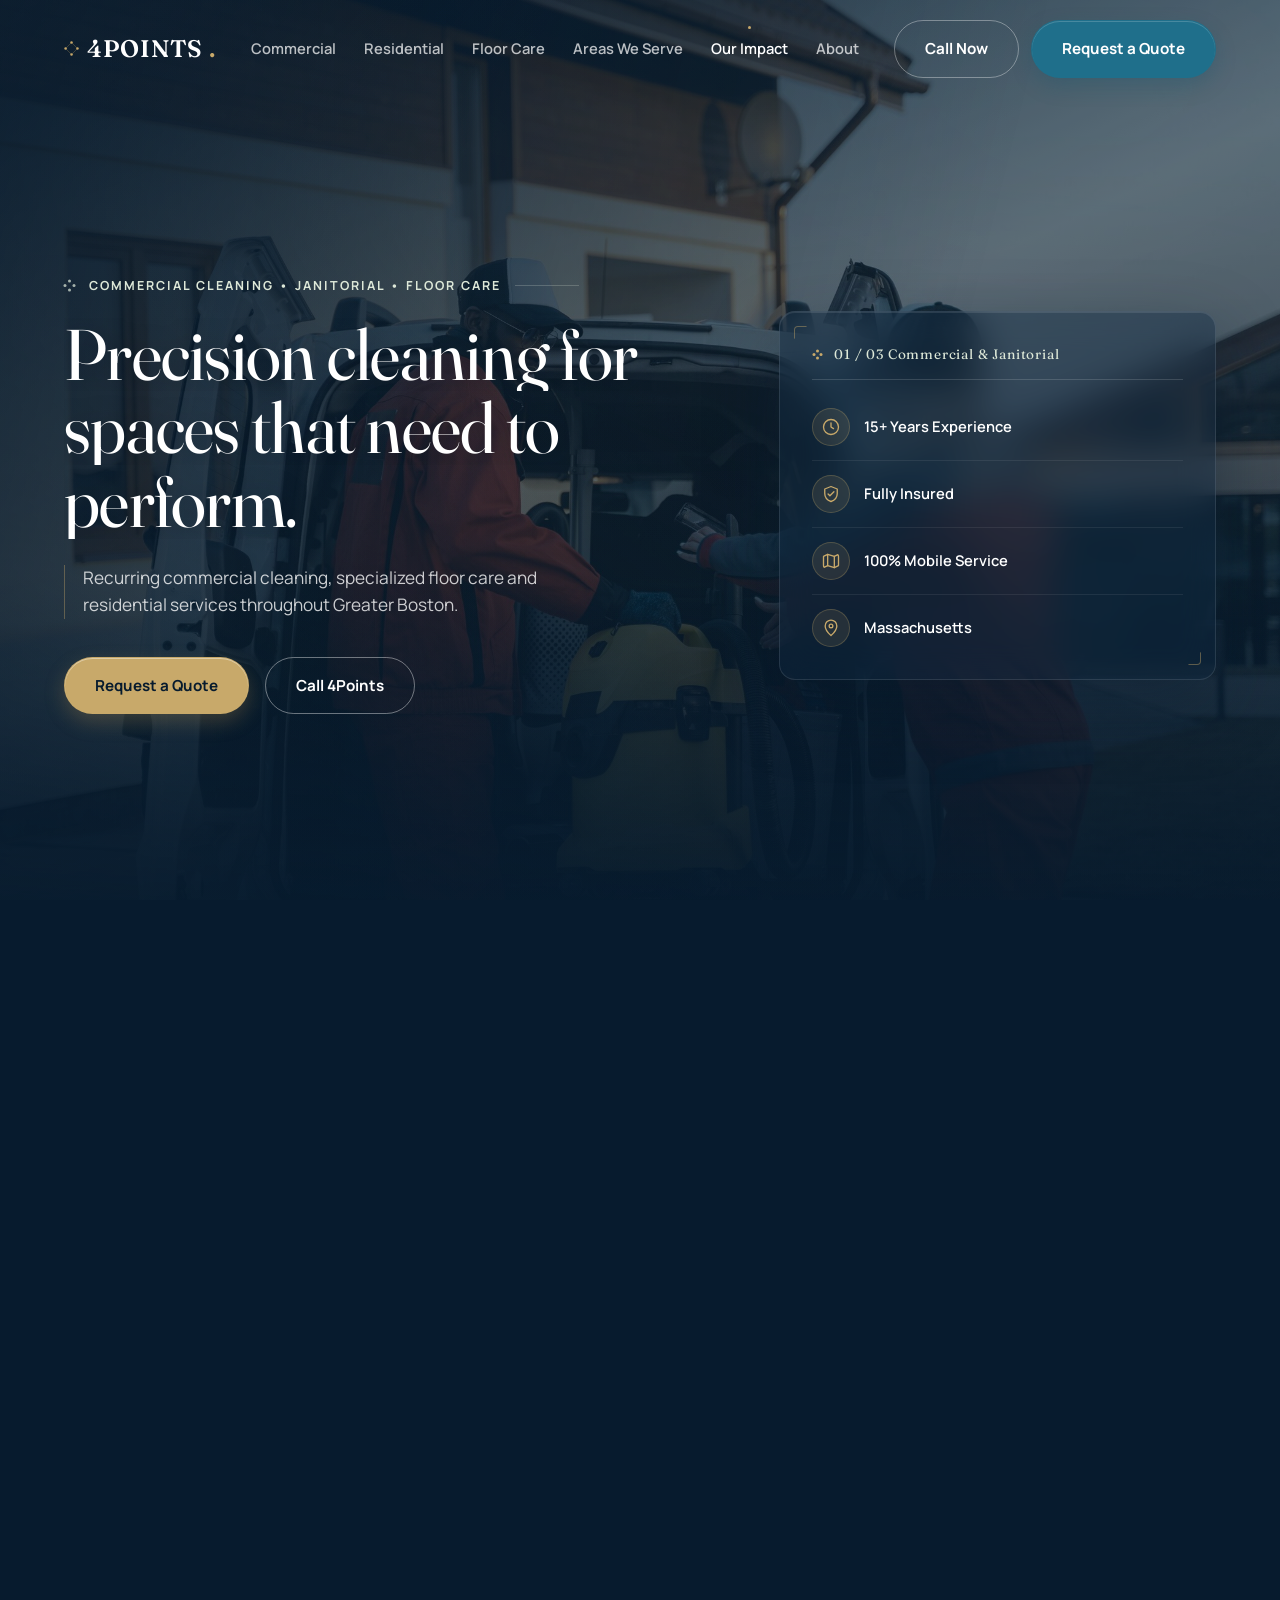
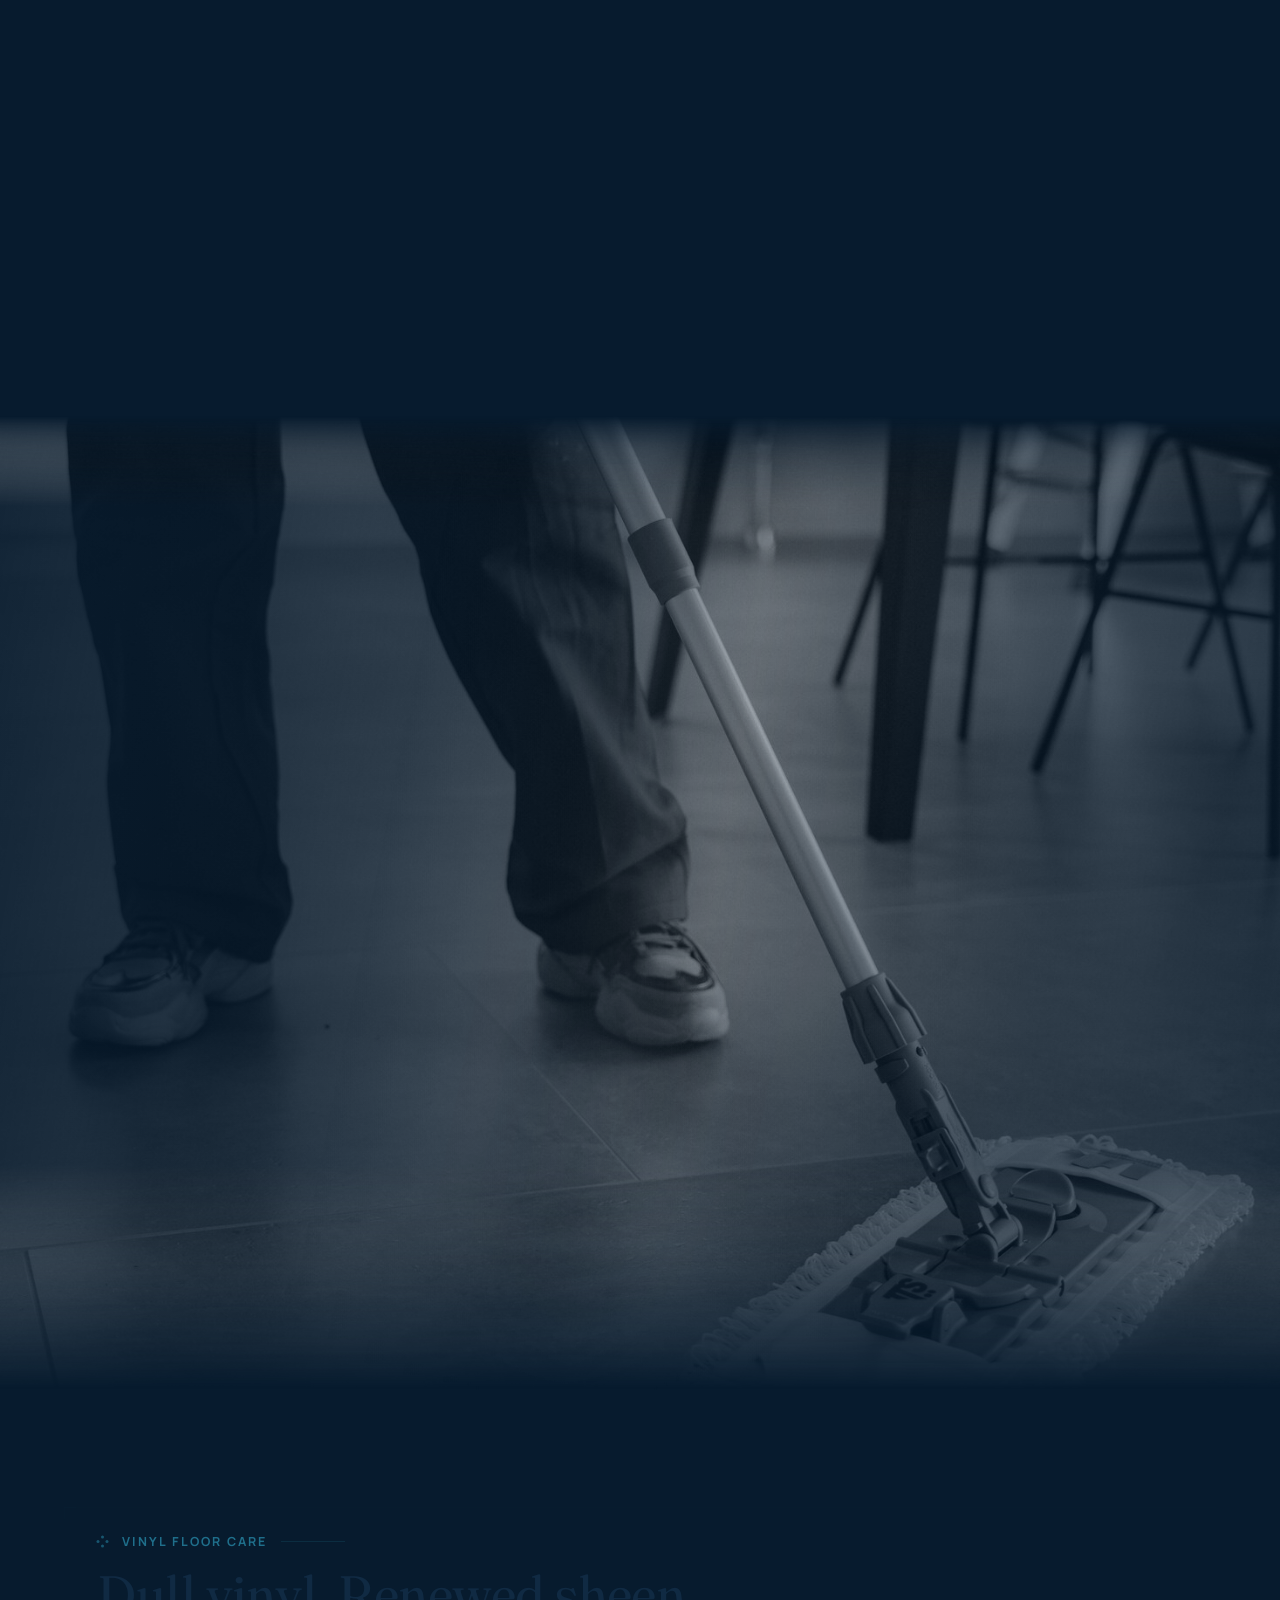
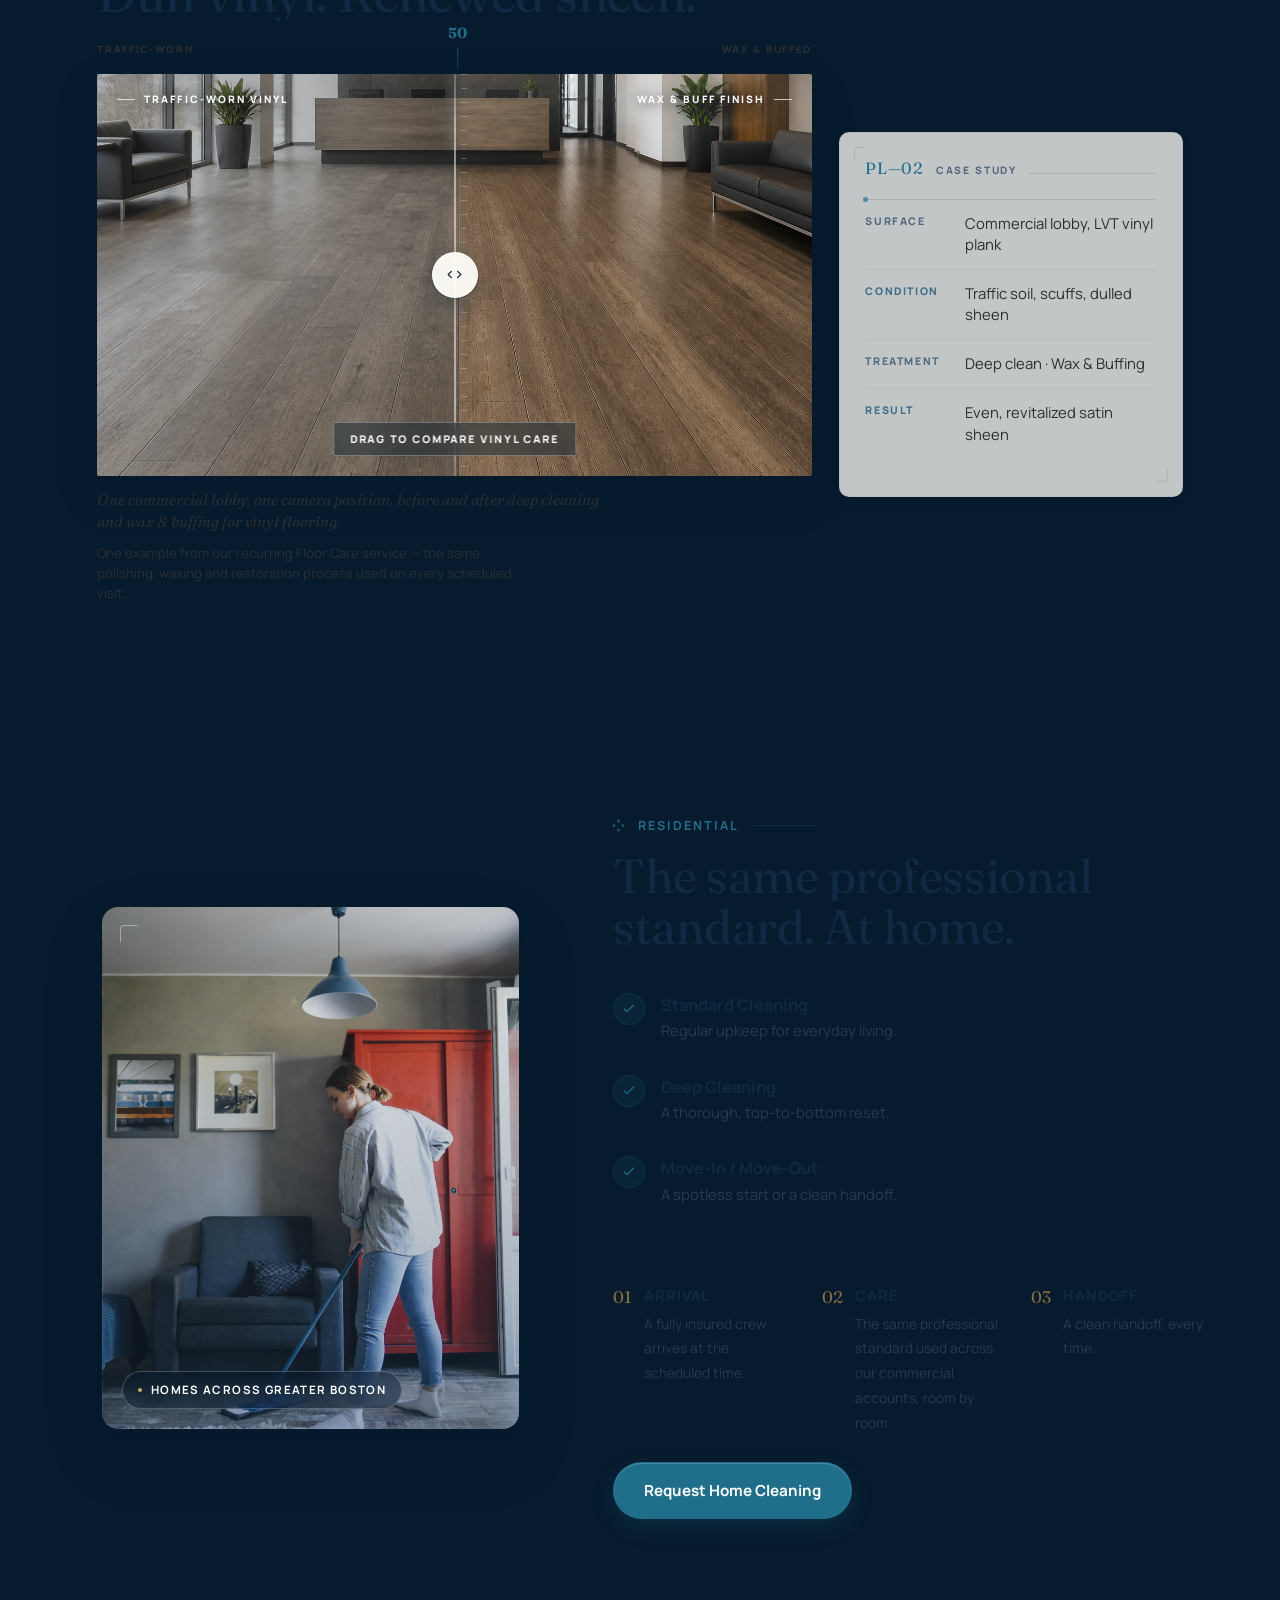
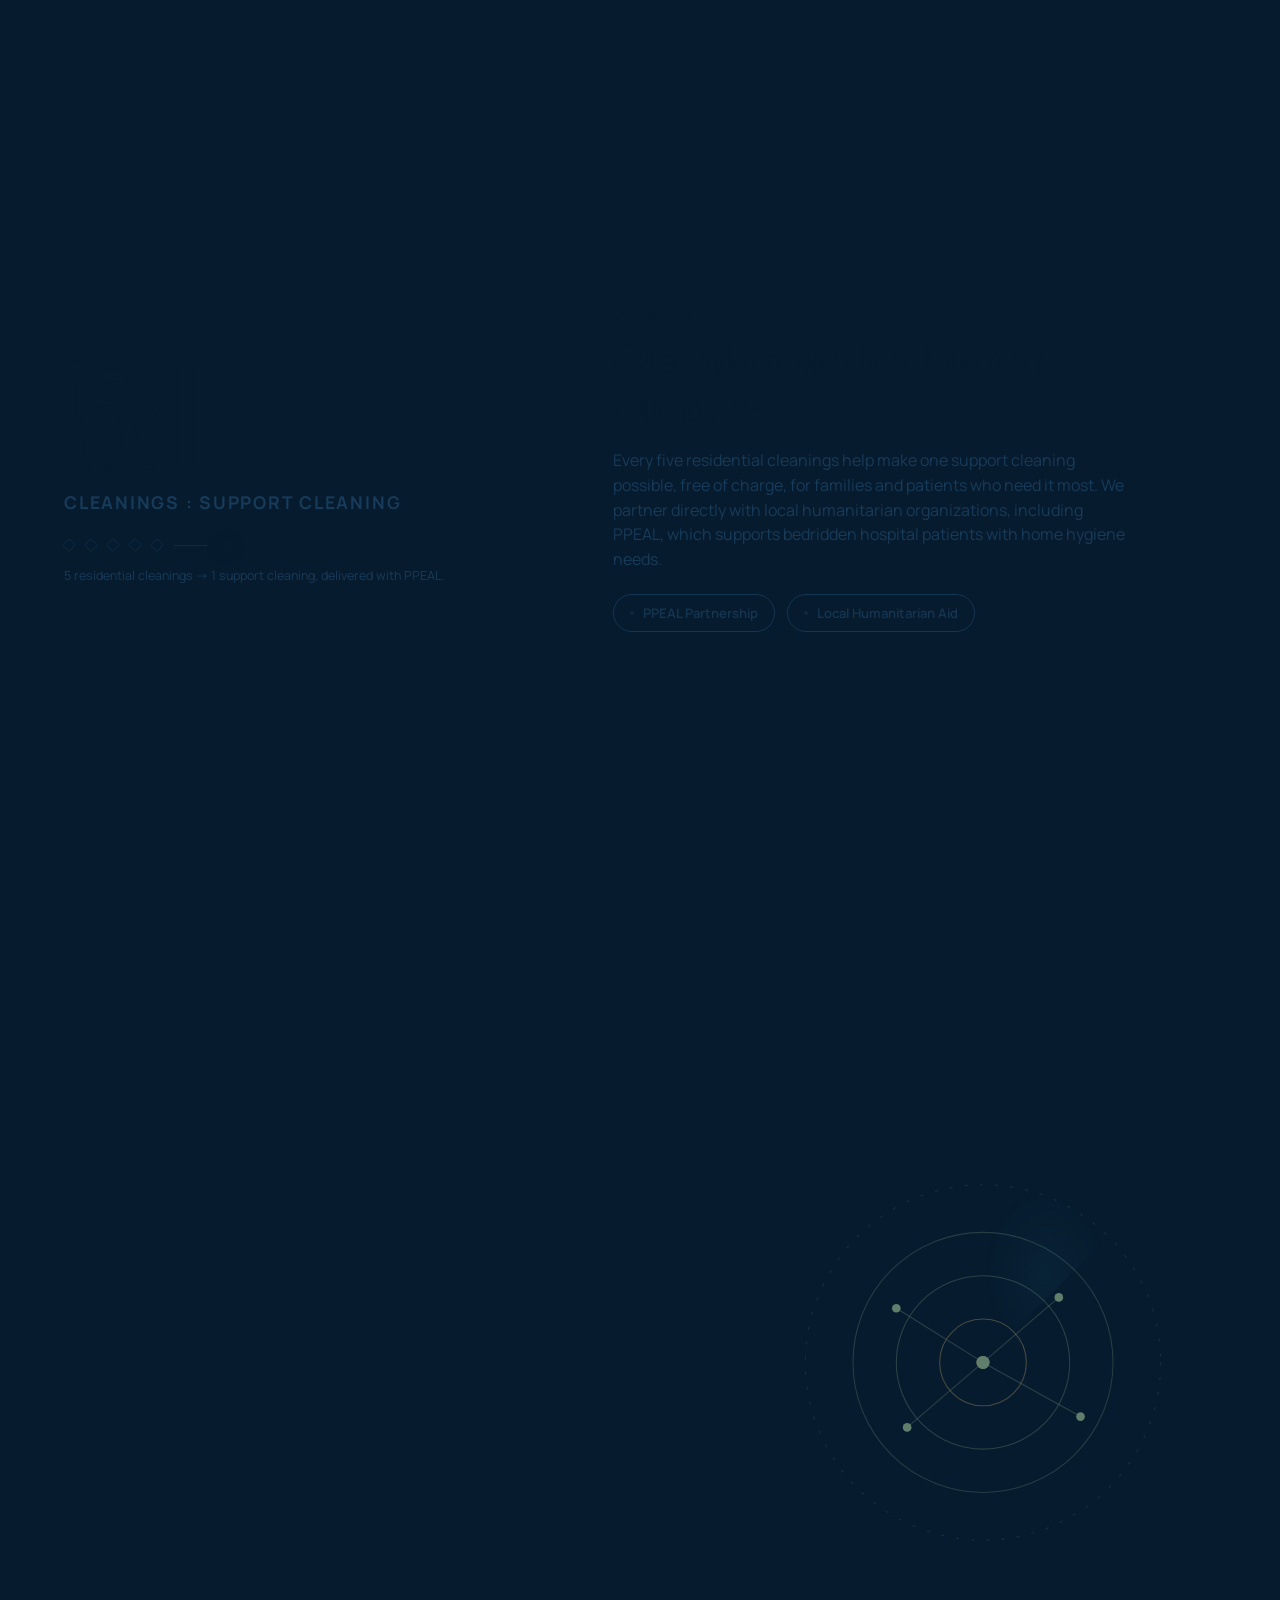
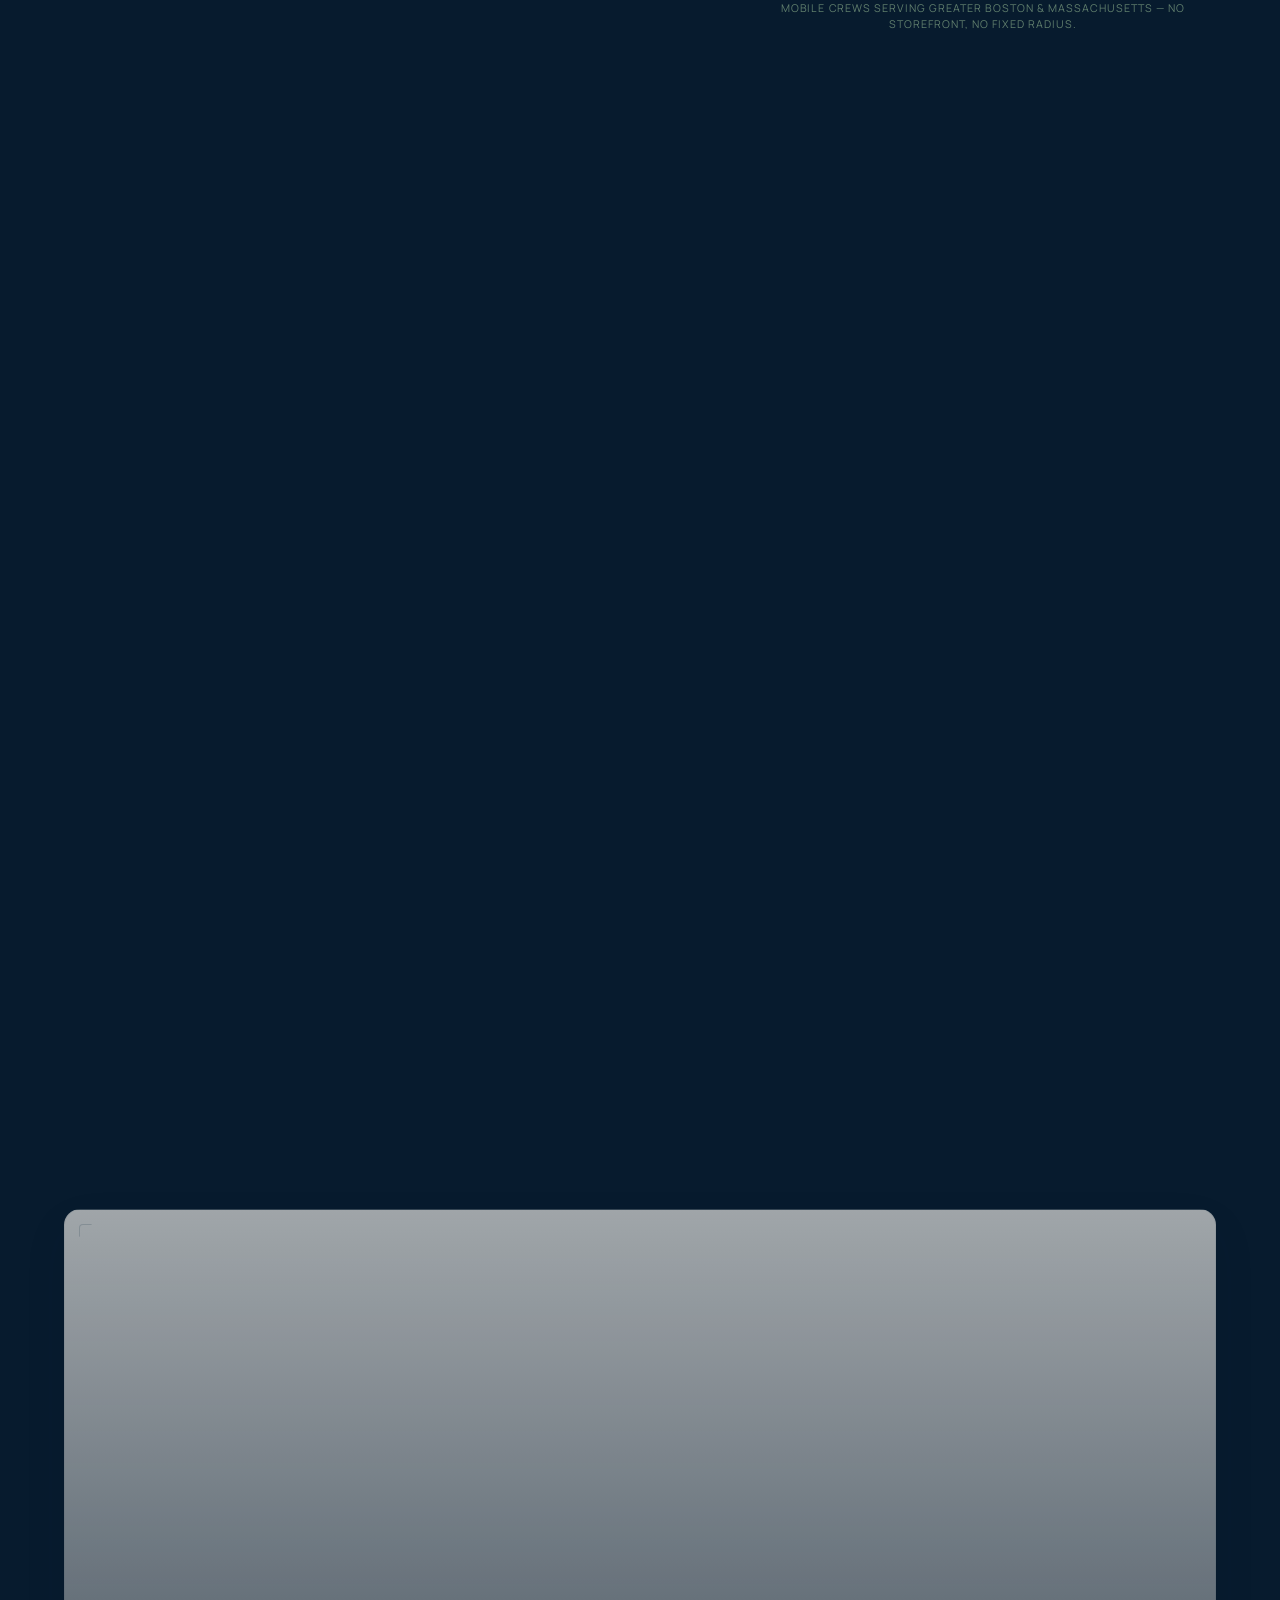
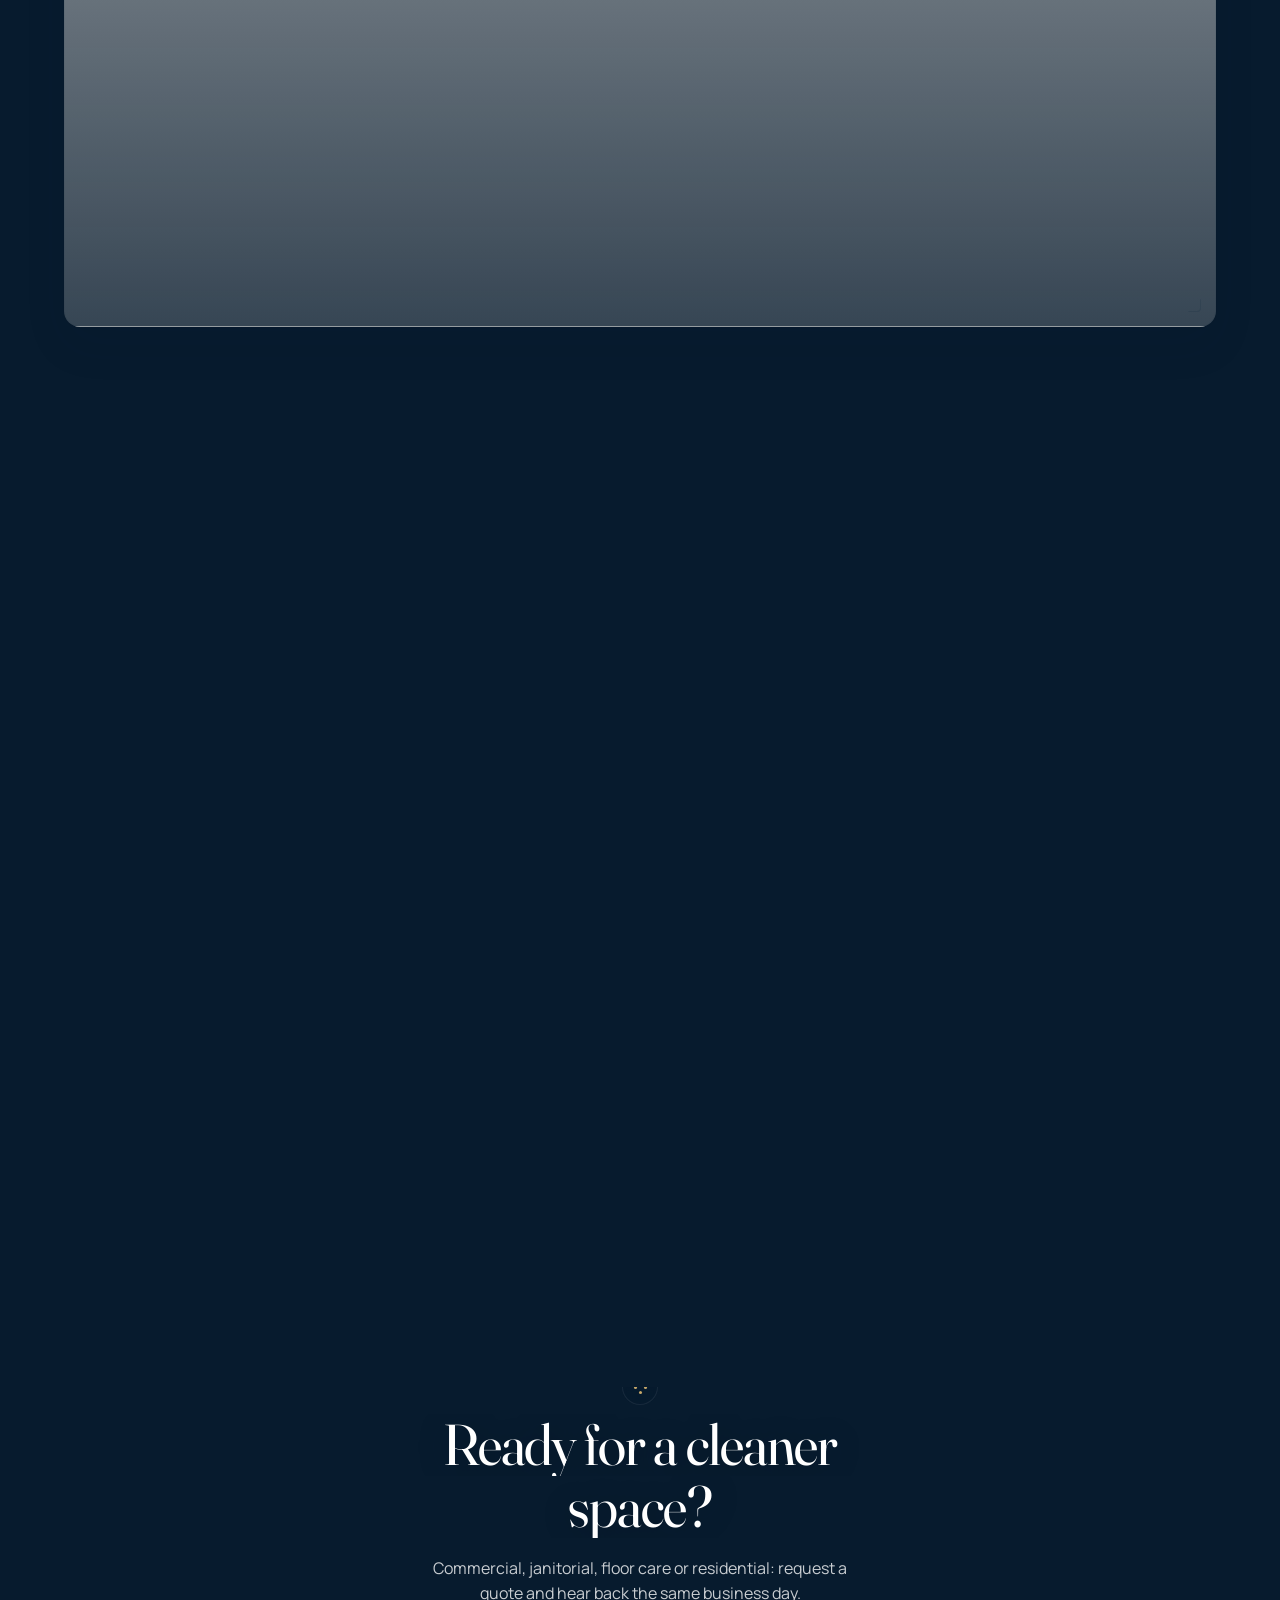
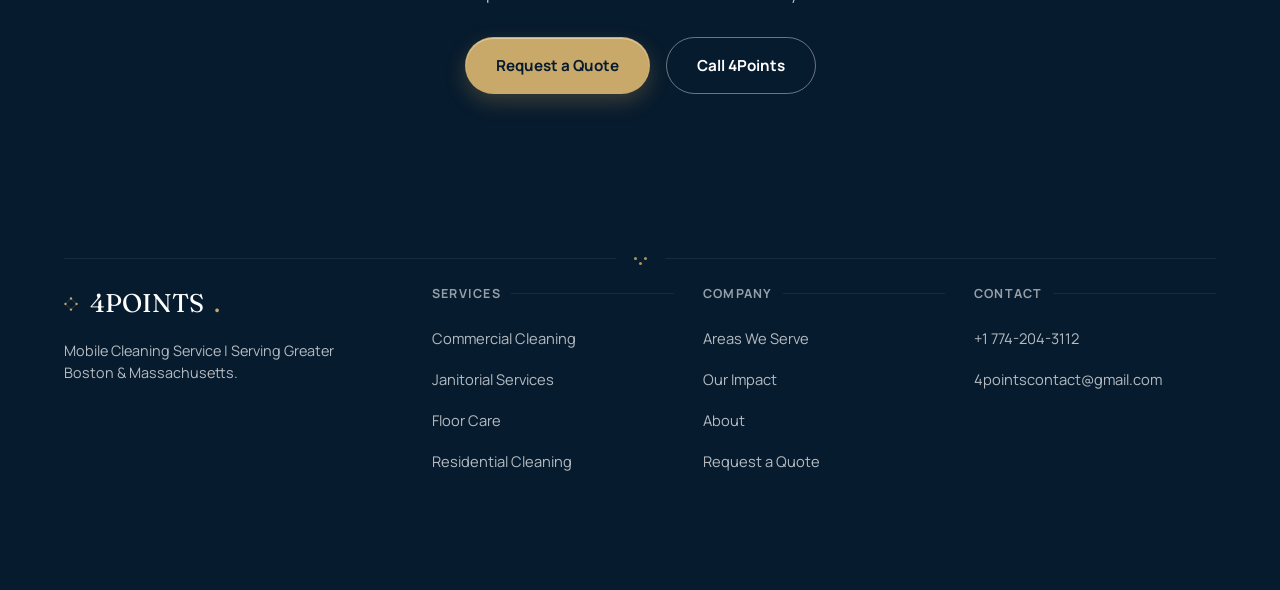
==== index.html @ 1e23f689 "save" ====
<!doctype html>
<html lang="en-US" class="no-canvas" data-bg-state="booting">

<head>
  <meta charset="utf-8">
  <meta name="viewport" content="width=device-width, initial-scale=1, viewport-fit=cover">
  <title>4Points Cleaning Services | Commercial, Janitorial &amp; Floor Care | Greater Boston, MA</title>
  <meta name="description"
    content="Precision commercial cleaning, janitorial services and floor care for facilities across Greater Boston and Massachusetts. Recurring plans, fully insured, 100% mobile.">
  <link rel="icon" href="assets/images/favicon.png" sizes="150x150">
  <link rel="preconnect" href="https://fonts.googleapis.com">
  <link rel="preconnect" href="https://fonts.gstatic.com" crossorigin>
  <link
    href="https://fonts.googleapis.com/css2?family=Fraunces:ital,opsz,wght@0,9..144,300;0,9..144,400;0,9..144,600;1,9..144,400;1,9..144,500&family=Manrope:wght@400;500;600;700;800&display=swap"
    rel="stylesheet">
  <link rel="stylesheet" href="style.css?v=21bcb4a00a9c">
</head>

<body>
  <div id="loading" class="hidden" aria-hidden="true">Carregando</div>
  <!-- Uma única superfície fixa por trás de todo o scroll: não são cenas por
       seção, é um campo contínuo de luz/sombra que se desloca e se recolore
       conforme a página avança. Nenhuma camada tem contorno ou forma fechada —
       tudo é gradiente + blur, nunca linha. -->
  <div class="bg-root" id="bgRoot" aria-hidden="true">
    <div class="relief-layer" id="relief-a"></div>
    <div class="relief-layer" id="relief-b"></div>
    <div class="relief-layer" id="relief-c"></div>
    <div class="relief-layer" id="relief-directional"></div>
    <div class="relief-layer" id="relief-zones"></div>
    <div class="fog-layer" id="fog-far"></div>
    <div class="fog-layer" id="fog-mid"></div>
    <div class="fog-layer" id="fog-near"></div>
    <div class="relief-accent" id="accent-champagne"></div>
    <div class="relief-accent" id="accent-sage"></div>
    <div class="grain"></div>
  </div>
  <a class="skip-link" href="#main">Skip to content</a>

  <!-- =========================================================
     HEADER
     ========================================================= -->
  <header class="site-header" data-header>
    <div class="container header-inner">
      <a href="#main" class="logo">
        <svg class="logo-mark" viewBox="0 0 24 24" aria-hidden="true">
          <path class="mark-ring" d="M12 2.5 21.5 12 12 21.5 2.5 12Z" />
          <circle cx="12" cy="2.5" r="2" />
          <circle cx="21.5" cy="12" r="2" />
          <circle cx="12" cy="21.5" r="2" />
          <circle cx="2.5" cy="12" r="2" />
        </svg>4POINTS<em>.</em>
      </a>
      <nav class="nav-desktop" aria-label="Primary">
        <a href="#services">Commercial</a>
        <a href="#residential">Residential</a>
        <a href="#floorcare">Floor Care</a>
        <a href="#areas">Areas We Serve</a>
        <a href="#impact">Our Impact</a>
        <a href="#faq">About</a>
      </nav>
      <div class="header-actions">
        <a class="btn btn-ghost" href="tel:+17742043112"><svg class="icon icon-phone" viewBox="0 0 24 24"
            aria-hidden="true">
            <path d="M6.4 3h3.1l1.5 3.9-2 1.5a12.4 12.4 0 0 0 6.6 6.6l1.5-2 3.9 1.5v3.1a2 2 0 0 1-2.2 2A16.6 16.6 0 0 1 3 5.2 2 2 0 0 1 5 3Z" />
          </svg><span>Call Now</span></a>
        <a class="btn btn-primary" href="#quote">Request a Quote</a>
        <button class="hamburger" type="button" data-menu-toggle aria-expanded="false" aria-controls="mobile-menu"
          aria-label="Open menu"><span></span></button>
        <button class="m-options-toggle" type="button" data-options-sheet-toggle aria-expanded="false"
          aria-controls="m-options-sheet" aria-label="More options">
          <svg class="icon" viewBox="0 0 24 24" aria-hidden="true">
            <circle cx="5" cy="12" r="1.6" />
            <circle cx="12" cy="12" r="1.6" />
            <circle cx="19" cy="12" r="1.6" />
          </svg>
        </button>
      </div>
    </div>
    <div class="mobile-menu" id="mobile-menu" data-mobile-menu>
      <span class="menu-eyebrow eyebrow on-dark" aria-hidden="true">Navigation</span>
      <nav aria-label="Mobile">
        <a href="#services" data-menu-link>Commercial</a>
        <a href="#residential" data-menu-link>Residential</a>
        <a href="#floorcare" data-menu-link>Floor Care</a>
        <a href="#areas" data-menu-link>Areas We Serve</a>
        <a href="#impact" data-menu-link>Our Impact</a>
        <a href="#faq" data-menu-link>About</a>
      </nav>
      <a class="btn btn-champagne" href="#quote" data-menu-link>Request a Quote</a>
      <a class="btn btn-outline-light" href="tel:+17742043112">Call 4Points</a>
      <div class="menu-contact">
        <a class="menu-call" href="tel:+17742043112"><small>Call 4Points</small>+1 774-204-3112</a>
        <a class="menu-mail" href="mailto:4pointscontact@gmail.com">4pointscontact@gmail.com</a>
      </div>
    </div>
    <span class="header-progress" data-header-progress aria-hidden="true"></span>
  </header>

  <main id="main">

    <!-- =========================================================
     HERO
     ========================================================= -->
    <section class="hero scroll-snap-section" data-hero-slider aria-roledescription="carousel"
      aria-label="Featured services" tabindex="0">

      <article class="hero-slide is-active" data-hero-slide aria-hidden="false"
        style="--hero-img:url('assets/images/hero-commercial.jpg')">
        <div class="hero-media">
          <div class="container hero-content">
          <div class="hero-text">
            <span class="eyebrow on-dark hero-eyebrow">Commercial Cleaning • Janitorial • Floor Care</span>
            <h1>Precision cleaning for spaces that need to perform.</h1>
            <p class="hero-support">Recurring commercial cleaning, specialized floor care and residential services
              throughout Greater Boston.</p>
            <div class="hero-cta">
              <a class="btn btn-champagne" href="#quote">Request a Quote</a>
              <a class="btn btn-outline-light" href="tel:+17742043112">Call 4Points</a>
            </div>
          </div>
          <div class="hero-panel cornered">
            <span class="hero-index">01 / 03 Commercial &amp; Janitorial</span>
            <ul class="hero-trust">
              <li><svg class="icon" viewBox="0 0 24 24">
                  <circle cx="12" cy="12" r="9" />
                  <path d="M12 7v5l3 2" />
                </svg>15+ Years Experience</li>
              <li><svg class="icon" viewBox="0 0 24 24">
                  <path d="M12 3 4.5 6v5.4c0 4.7 2.5 7.8 7.5 9.6 5-1.8 7.5-4.9 7.5-9.6V6L12 3Z" />
                  <path d="m8.5 12 2.2 2.2 4.8-5" />
                </svg>Fully Insured</li>
              <li><svg class="icon" viewBox="0 0 24 24">
                  <path d="M3 6.5 8 4l8 2.5L21 4v13.5L16 20l-8-2.5L3 20V6.5Z" />
                  <path d="M8 4v13.5M16 6.5V20" />
                </svg>100% Mobile Service</li>
              <li><svg class="icon" viewBox="0 0 24 24">
                  <path d="M12 21s7-6.1 7-11.5A7 7 0 0 0 5 9.5C5 14.9 12 21 12 21Z" />
                  <circle cx="12" cy="9.5" r="2.2" />
                </svg>Massachusetts</li>
            </ul>
          </div>
          </div>
        </div>
      </article>

      <article class="hero-slide" data-hero-slide aria-hidden="true"
        style="--hero-img:url('assets/images/hero-floor-care.jpg')">
        <div class="hero-media">
          <div class="container hero-content">
          <div class="hero-text">
            <span class="eyebrow on-dark hero-eyebrow">Floor Care Specialists</span>
            <h1>Floors that reflect your standard.</h1>
            <p class="hero-support">Polishing, waxing and restoration for high-traffic commercial floors, scheduled
              around your business, including Sundays.</p>
            <div class="hero-cta">
              <a class="btn btn-champagne" href="#quote">Request a Quote</a>
              <a class="btn btn-outline-light" href="tel:+17742043112">Call 4Points</a>
            </div>
          </div>
          <div class="hero-panel cornered">
            <span class="hero-index">02 / 03 Floor Care</span>
            <ul class="hero-trust">
              <li><svg class="icon" viewBox="0 0 24 24">
                  <circle cx="12" cy="12" r="9" />
                  <path d="M12 7v5l3 2" />
                </svg>15+ Years Experience</li>
              <li><svg class="icon" viewBox="0 0 24 24">
                  <path d="M12 3 4.5 6v5.4c0 4.7 2.5 7.8 7.5 9.6 5-1.8 7.5-4.9 7.5-9.6V6L12 3Z" />
                  <path d="m8.5 12 2.2 2.2 4.8-5" />
                </svg>Fully Insured</li>
              <li><svg class="icon" viewBox="0 0 24 24">
                  <path d="M3 6.5 8 4l8 2.5L21 4v13.5L16 20l-8-2.5L3 20V6.5Z" />
                  <path d="M8 4v13.5M16 6.5V20" />
                </svg>100% Mobile Service</li>
              <li><svg class="icon" viewBox="0 0 24 24">
                  <path d="M12 21s7-6.1 7-11.5A7 7 0 0 0 5 9.5C5 14.9 12 21 12 21Z" />
                  <circle cx="12" cy="9.5" r="2.2" />
                </svg>Massachusetts</li>
            </ul>
          </div>
          </div>
        </div>
      </article>

      <article class="hero-slide" data-hero-slide aria-hidden="true"
        style="--hero-img:url('assets/images/hero-residential.jpg')">
        <div class="hero-media">
          <div class="container hero-content">
          <div class="hero-text">
            <span class="eyebrow on-dark hero-eyebrow">Residential Cleaning</span>
            <h1>The same precision, brought home.</h1>
            <p class="hero-support">Standard, deep, move-in and move-out cleaning for homes across Greater Boston,
              booked in minutes, done right the first time.</p>
            <div class="hero-cta">
              <a class="btn btn-champagne" href="#quote">Request a Quote</a>
              <a class="btn btn-outline-light" href="tel:+17742043112">Call 4Points</a>
            </div>
          </div>
          <div class="hero-panel cornered">
            <span class="hero-index">03 / 03 Residential</span>
            <ul class="hero-trust">
              <li><svg class="icon" viewBox="0 0 24 24">
                  <circle cx="12" cy="12" r="9" />
                  <path d="M12 7v5l3 2" />
                </svg>15+ Years Experience</li>
              <li><svg class="icon" viewBox="0 0 24 24">
                  <path d="M12 3 4.5 6v5.4c0 4.7 2.5 7.8 7.5 9.6 5-1.8 7.5-4.9 7.5-9.6V6L12 3Z" />
                  <path d="m8.5 12 2.2 2.2 4.8-5" />
                </svg>Fully Insured</li>
              <li><svg class="icon" viewBox="0 0 24 24">
                  <path d="M3 6.5 8 4l8 2.5L21 4v13.5L16 20l-8-2.5L3 20V6.5Z" />
                  <path d="M8 4v13.5M16 6.5V20" />
                </svg>100% Mobile Service</li>
              <li><svg class="icon" viewBox="0 0 24 24">
                  <path d="M12 21s7-6.1 7-11.5A7 7 0 0 0 5 9.5C5 14.9 12 21 12 21Z" />
                  <circle cx="12" cy="9.5" r="2.2" />
                </svg>Massachusetts</li>
            </ul>
          </div>
          </div>
        </div>
      </article>
    </section>

    <!-- Mobile-only quick-trust strip: the same 4 credentials shown inside
         the hero panel on desktop, promoted to their own row below the photo
         on mobile so the image and CTA stay uncluttered. -->
    <ul class="m-trust" aria-label="Why 4Points" data-reveal>
      <li><svg class="icon" viewBox="0 0 24 24">
          <circle cx="12" cy="12" r="9" />
          <path d="M12 7v5l3 2" />
        </svg>15+ Years Experience</li>
      <li><svg class="icon" viewBox="0 0 24 24">
          <path d="M12 3 4.5 6v5.4c0 4.7 2.5 7.8 7.5 9.6 5-1.8 7.5-4.9 7.5-9.6V6L12 3Z" />
          <path d="m8.5 12 2.2 2.2 4.8-5" />
        </svg>Fully Insured</li>
      <li><svg class="icon" viewBox="0 0 24 24">
          <path d="M3 6.5 8 4l8 2.5L21 4v13.5L16 20l-8-2.5L3 20V6.5Z" />
          <path d="M8 4v13.5M16 6.5V20" />
        </svg>100% Mobile Service</li>
      <li><svg class="icon" viewBox="0 0 24 24">
          <path d="M12 21s7-6.1 7-11.5A7 7 0 0 0 5 9.5C5 14.9 12 21 12 21Z" />
          <circle cx="12" cy="9.5" r="2.2" />
        </svg>Massachusetts</li>
    </ul>

    <!-- =========================================================
     THE 4POINTS STANDARD
     ========================================================= -->
    <section class="section standard scroll-snap-section" data-canvas-ink>
      <span class="watermark on-light" aria-hidden="true"></span>
      <div class="container">
        <div class="standard-head" data-reveal>
          <span class="eyebrow">The 4Points Standard</span>
          <h2>4 POINTS.<br>ONE STANDARD.</h2>
        </div>

        <div class="pillars" data-reveal="rule">
          <div class="pillar" data-reveal>
            <span class="pillar-num">01</span>
            <span class="pillar-title">Precision</span>
            <p class="pillar-copy">Every touchpoint, restroom and floor is cleaned to a defined standard, not to
              whoever's schedule allows it that day.</p>
          </div>
          <div class="pillar" data-reveal>
            <span class="pillar-num">02</span>
            <span class="pillar-title">Reliability</span>
            <p class="pillar-copy">Recurring plans that run on schedule, week after week, so facility managers never
              have to think about it twice.</p>
          </div>
          <div class="pillar" data-reveal>
            <span class="pillar-num">03</span>
            <span class="pillar-title">Care</span>
            <p class="pillar-copy">Every five residential cleanings fund one support cleaning for a family in need:
              precision with purpose.</p>
          </div>
          <div class="pillar" data-reveal>
            <span class="pillar-num">04</span>
            <span class="pillar-title">Consistency</span>
            <p class="pillar-copy">The same crew, the same checklist, the same result, whether it's a school cafeteria
              or a corner office.</p>
          </div>
        </div>

        <div class="standard-protocol" data-reveal="rule">
          <span class="protocol-step"><b>01</b>Preparation</span>
          <span class="protocol-step"><b>02</b>Checklist</span>
          <span class="protocol-step"><b>03</b>Execution</span>
          <span class="protocol-step"><b>04</b>Inspection</span>
          <span class="protocol-step"><b>05</b>Handoff</span>
        </div>
      </div>
    </section>

    <!-- =========================================================
     SERVICES
     ========================================================= -->
    <section class="section services scroll-snap-section" id="services">
      <div class="container">
        <div class="section-head" data-reveal>
          <span class="eyebrow on-dark">What We Do</span>
          <h2>Built for businesses that can't compromise on clean.</h2>
        </div>

        <div class="services-grid">
          <article class="service-card is-commercial" data-service-card data-reveal="scale"
            style="--img-commercial:url('assets/images/commercial-cleaning.jpg')">
            <div class="card-media"></div>
            <button class="card-toggle" type="button" data-service-toggle aria-label="Show commercial services details">
              <svg class="icon" viewBox="0 0 24 24">
                <path d="M12 5v14M5 12h14" />
              </svg>
            </button>
            <div class="card-body">
              <span class="card-tag">Priority Focus</span>
              <h3>Commercial &amp; Janitorial</h3>
              <div class="card-more">
                <p>Recurring cleaning plans for offices, schools and commercial buildings: daily, weekly, bi-weekly or
                  monthly.</p>
                <ul>
                  <li>Restrooms &amp; Common Areas</li>
                  <li>Break Rooms</li>
                  <li>Trash Removal</li>
                  <li>Touchpoint Cleaning</li>
                  <li>Custom Maintenance Plans</li>
                </ul>
                <dl class="spec-list card-specs">
                  <dt>Frequency</dt>
                  <dd>Daily · Weekly · Bi-weekly · Monthly</dd>
                  <dt>Coverage</dt>
                  <dd>Greater Boston &amp; Massachusetts</dd>
                  <dt>Contract</dt>
                  <dd>Flexible, no long-term lock-in</dd>
                </dl>
              </div>
              <span class="card-cta">Request Commercial Quote <svg class="icon" viewBox="0 0 24 24"
                  style="width:14px;height:14px">
                  <path d="M5 12h14M13 6l6 6-6 6" />
                </svg></span>
            </div>
          </article>

          <article class="service-card is-floor" data-service-card data-reveal="scale"
            style="--img-floor:url('assets/images/floor-care.jpg')">
            <div class="card-media"></div>
            <button class="card-toggle" type="button" data-service-toggle aria-label="Show floor care details">
              <svg class="icon" viewBox="0 0 24 24">
                <path d="M12 5v14M5 12h14" />
              </svg>
            </button>
            <div class="card-body">
              <span class="card-tag">Specialized</span>
              <h3>Floor Care</h3>
              <div class="card-more">
                <p>Premium polishing and waxing for high-traffic commercial floors, including Sunday and after-hours
                  execution.</p>
                <ul>
                  <li>Polishing</li>
                  <li>Waxing</li>
                  <li>High-Traffic Floors</li>
                  <li>Sunday Service</li>
                </ul>
                <dl class="spec-list card-specs">
                  <dt>Schedule</dt>
                  <dd>Sundays &amp; after hours</dd>
                  <dt>Contract</dt>
                  <dd>Recurring or one-time</dd>
                  <dt>Coverage</dt>
                  <dd>Greater Boston &amp; Massachusetts</dd>
                </dl>
              </div>
              <span class="card-cta">Request Floor Care <svg class="icon" viewBox="0 0 24 24"
                  style="width:14px;height:14px">
                  <path d="M5 12h14M13 6l6 6-6 6" />
                </svg></span>
            </div>
          </article>

          <article class="service-card is-residential" data-service-card data-reveal="scale"
            style="--img-residential:url('assets/images/residential-cleaning.jpg')">
            <div class="card-media"></div>
            <button class="card-toggle" type="button" data-service-toggle aria-label="Show residential services details">
              <svg class="icon" viewBox="0 0 24 24">
                <path d="M12 5v14M5 12h14" />
              </svg>
            </button>
            <div class="card-body">
              <span class="card-tag">Secondary</span>
              <h3>Residential</h3>
              <div class="card-more">
                <p>Standard and deep cleaning, plus move-in and move-out service for homes across Greater Boston.</p>
                <ul>
                  <li>Standard Cleaning</li>
                  <li>Deep Cleaning</li>
                  <li>Move-In</li>
                  <li>Move-Out</li>
                </ul>
                <dl class="spec-list card-specs">
                  <dt>Coverage</dt>
                  <dd>Greater Boston &amp; Massachusetts</dd>
                  <dt>Contract</dt>
                  <dd>Per-visit, no subscription required</dd>
                </dl>
              </div>
              <span class="card-cta">Request Home Cleaning <svg class="icon" viewBox="0 0 24 24"
                  style="width:14px;height:14px">
                  <path d="M5 12h14M13 6l6 6-6 6" />
                </svg></span>
            </div>
          </article>

          <article class="service-card is-post-construction" data-service-card data-reveal="scale"
            style="--img-post-construction:url('assets/images/after-floor.jpg')">
            <div class="card-media"></div>
            <button class="card-toggle" type="button" data-service-toggle
              aria-label="Show post-construction cleaning details">
              <svg class="icon" viewBox="0 0 24 24">
                <path d="M12 5v14M5 12h14" />
              </svg>
            </button>
            <div class="card-body">
              <span class="card-tag">Specialized</span>
              <h3>Post-Construction</h3>
              <div class="card-more">
                <p>Thorough cleanup after remodeling or building, removing heavy dust and residue.</p>
                <ul>
                  <li>Fine Dust Removal</li>
                  <li>Debris &amp; Residue Cleanup</li>
                  <li>Surface Detailing</li>
                  <li>Window &amp; Frame Cleaning</li>
                </ul>
                <dl class="spec-list card-specs">
                  <dt>Scheduling</dt>
                  <dd>One-time, timed to your project close-out</dd>
                  <dt>Coverage</dt>
                  <dd>Greater Boston &amp; Massachusetts</dd>
                </dl>
              </div>
              <span class="card-cta">Request Post-Construction <svg class="icon" viewBox="0 0 24 24"
                  style="width:14px;height:14px">
                  <path d="M5 12h14M13 6l6 6-6 6" />
                </svg></span>
            </div>
          </article>
        </div>
      </div>
    </section>

    <!-- =========================================================
     RECURRING MAINTENANCE
     ========================================================= -->
    <section class="section maintenance depth scroll-snap-section">
      <div class="container maintenance-inner">
        <div class="maintenance-head" data-reveal>
          <span class="eyebrow">For Facility Managers</span>
          <h2>Cleaning shouldn't be another thing you manage.</h2>
          <p class="maintenance-copy">Set a frequency, and 4Points takes it from there: the same crew, the same
            checklist, every time. No calls to make, no reminders to send.</p>
          <div class="freq-tabs" role="tablist" aria-label="Maintenance frequency">
            <button class="freq-tab is-active" type="button" data-freq="daily" aria-selected="true">Daily</button>
            <button class="freq-tab" type="button" data-freq="weekly" aria-selected="false">Weekly</button>
            <button class="freq-tab" type="button" data-freq="biweekly" aria-selected="false">Bi-Weekly</button>
            <button class="freq-tab" type="button" data-freq="monthly" aria-selected="false">Monthly</button>
          </div>
        </div>

        <div class="freq-panel cornered" data-reveal>
          <div class="freq-panel-head">
            <span data-freq-title>Daily Plan</span>
            <small>Included <b data-freq-count>04</b></small>
          </div>
          <p class="freq-fit" data-freq-fit></p>
          <ul class="freq-list" data-freq-list></ul>
        </div>
      </div>
    </section>

    <!-- =========================================================
     FLOOR CARE
     ========================================================= -->
    <section class="floorcare scroll-snap-section" id="floorcare"
      style="--img-floor-lg:url('assets/images/floor-care.jpg')">
      <!-- Raking light over the treated floor. It shares --fc-mask with the
           photograph and the scrim, so the three dissolve as one object and no
           new edge is introduced at either end of the chapter. -->
      <span class="fc-sheen" aria-hidden="true"></span>
      <div class="container">
        <div class="floorcare-inner">

          <div class="floorcare-content" data-reveal>
            <span class="eyebrow on-dark">Floor Care Specialists</span>
            <h2><span>Polishing.</span><span>Waxing.</span><span>Restoring.</span></h2>
            <p class="fc-manifesto">A floor is the first thing anyone reads about a building, and the
              hardest surface to keep saying the right thing. We polish, wax and restore high-traffic
              commercial floors around your operation, so the room opens as though nothing happened.</p>
            <span class="badge"><svg class="icon" viewBox="0 0 24 24" style="width:16px;height:16px">
                <circle cx="12" cy="12" r="9" />
                <path d="M12 7v5l3 2" />
              </svg>Sunday Service Available</span>
            <p class="fc-note">Polishing, waxing and restoration, matched to the floor's existing finish — the same crew reviews the result before handoff.</p>
            <div><a class="btn btn-champagne" href="#quote">Request Floor Care Quote</a></div>
          </div>

          <aside class="fc-dossier" data-reveal>
            <span class="fc-figure" aria-hidden="true"></span>
            <span class="spec-plate">FC—01<i>Specialty</i></span>
            <dl class="spec-list">
              <dt>Surface</dt>
              <dd>High-traffic commercial floors</dd>
              <dt>Service</dt>
              <dd>Polishing · Waxing · Restoration</dd>
              <dt>Schedule</dt>
              <dd>Sundays &amp; after hours</dd>
              <dt>Contract</dt>
              <dd>Recurring or one-time</dd>
              <dt>Coverage</dt>
              <dd>Greater Boston &amp; Massachusetts</dd>
            </dl>
          </aside>

        </div>
      </div>
    </section>

    <!-- =========================================================
     BEFORE / AFTER
     ========================================================= -->
    <section class="section beforeafter scroll-snap-section static-ink-dark">
      <div class="container">
        <div class="ba-board cornered">

          <div class="section-head ba-head" data-canvas-ink data-reveal>
            <span class="eyebrow">Vinyl Floor Care</span>
            <h2>Dull vinyl. Renewed sheen.</h2>
          </div>

          <div class="ba-plate" data-reveal>
            <div class="ba-scale" data-canvas-ink aria-hidden="true">
              <span class="ba-scale-end">Traffic-worn</span>
              <span class="ba-scale-rule"><b data-ba-readout>50</b></span>
              <span class="ba-scale-end">Wax &amp; Buffed</span>
            </div>

            <div class="ba-frame" data-before-after
              style="--img-before:url('assets/images/vinyl-floor-before.png'); --img-after:url('assets/images/vinyl-floor-after.png')">
              <!-- Progressive enhancement only. The canvas is the base plate when
                   WebGL is available; the two CSS layers below stay in the DOM as
                   the full fallback and keep owning the captions. It never takes a
                   pointer, a tab stop or a hit test: the native range still owns
                   the whole gesture surface above it. -->
              <div class="ba-gl" data-ba-gl aria-hidden="true"></div>
              <div class="ba-img ba-before"><span class="ba-label">Traffic-worn vinyl</span></div>
              <div class="ba-img ba-after" data-ba-after style="clip-path:inset(0 0 0 50%)"><span
                  class="ba-label">Wax &amp; buff finish</span></div>
              <div class="ba-handle-track">
                <div class="ba-handle" data-ba-handle style="left:50%">
                  <div class="ba-grip">
                    <svg class="icon" viewBox="0 0 24 24" style="width:19px;height:19px">
                      <path d="M8 8 4 12l4 4M16 8l4 4-4 4" />
                    </svg>
                  </div>
                </div>
              </div>
              <span class="ba-hint" aria-hidden="true">Drag to compare vinyl care</span>
              <input class="ba-range" type="range" min="0" max="100" value="50" data-ba-range
                aria-label="Drag to compare traffic-worn and waxed vinyl flooring">
            </div>

            <p class="ba-caption" data-canvas-ink>One commercial lobby, one camera position, before and after deep
              cleaning and wax &amp; buffing for vinyl flooring.</p>
            <p class="ba-context" data-canvas-ink>One example from our recurring Floor Care service — the same polishing, waxing and restoration process used on every scheduled visit.</p>
          </div>

          <aside class="ba-notes cornered" data-canvas-ink data-reveal>
            <span class="spec-plate">PL—02<i>Case Study</i></span>
            <dl class="spec-list">
              <dt>Surface</dt>
              <dd>Commercial lobby, LVT vinyl plank</dd>
              <dt class="lean-worn">Condition</dt>
              <dd class="lean-worn">Traffic soil, scuffs, dulled sheen</dd>
              <dt>Treatment</dt>
              <dd>Deep clean · Wax &amp; Buffing</dd>
              <dt class="lean-restored">Result</dt>
              <dd class="lean-restored">Even, revitalized satin sheen</dd>
            </dl>
          </aside>

        </div>
      </div>
    </section>

    <!-- =========================================================
     RESIDENTIAL
     ========================================================= -->
    <section class="section residential scroll-snap-section" id="residential">
      <div class="container residential-inner">
        <div class="residential-media" data-reveal="scale"
          style="--img-residential:url('assets/images/residential-cleaning.jpg')">
          <span class="residential-caption">Homes across Greater Boston</span>
        </div>
        <div data-reveal>
          <span class="eyebrow">Residential</span>
          <h2>The same professional standard. At home.</h2>
          <ul class="residential-list">
            <li>
              <svg class="icon" viewBox="0 0 24 24">
                <path d="m5 12 4 4 10-10" />
              </svg>
              <div><strong>Standard Cleaning</strong><span>Regular upkeep for everyday living.</span></div>
            </li>
            <li>
              <svg class="icon" viewBox="0 0 24 24">
                <path d="m5 12 4 4 10-10" />
              </svg>
              <div><strong>Deep Cleaning</strong><span>A thorough, top-to-bottom reset.</span></div>
            </li>
            <li>
              <svg class="icon" viewBox="0 0 24 24">
                <path d="m5 12 4 4 10-10" />
              </svg>
              <div><strong>Move-In / Move-Out</strong><span>A spotless start or a clean handoff.</span></div>
            </li>
          </ul>

          <div class="residential-ritual" data-reveal="rule">
            <div class="ritual-step"><span class="ritual-num">01</span>
              <div><strong>Arrival</strong><span>A fully insured crew arrives at the scheduled time.</span></div>
            </div>
            <div class="ritual-step"><span class="ritual-num">02</span>
              <div><strong>Care</strong><span>The same professional standard used across our commercial accounts, room by room.</span></div>
            </div>
            <div class="ritual-step"><span class="ritual-num">03</span>
              <div><strong>Handoff</strong><span>A clean handoff, every time.</span></div>
            </div>
          </div>

          <a class="btn btn-primary" href="#quote">Request Home Cleaning</a>
        </div>
      </div>
    </section>

    <!-- =========================================================
     SOCIAL IMPACT
     ========================================================= -->
    <section class="section impact depth scroll-snap-section" id="impact">
      <div class="container impact-inner">
        <div data-reveal>
          <span class="impact-ratio" data-impact-counter data-target-a="5" data-target-b="1"><span
              data-impact-value>0:0</span><small>Cleanings : Support Cleaning</small></span>
          <div class="impact-viz" data-impact-viz aria-hidden="true">
            <span class="rv-mark"></span>
            <span class="rv-mark"></span>
            <span class="rv-mark"></span>
            <span class="rv-mark"></span>
            <span class="rv-mark"></span>
            <span class="rv-rule"></span>
            <span class="rv-mark is-gift"></span>
          </div>
          <span class="impact-viz-caption">5 residential cleanings &rarr; 1 support cleaning, delivered with PPEAL.</span>
        </div>
        <div data-reveal>
          <span class="eyebrow on-sage">Our Impact</span>
          <h2>Cleaning with a human purpose.</h2>
          <p>Every five residential cleanings help make one support cleaning possible, free of charge, for families
            and patients who need it most. We partner directly with local humanitarian organizations, including PPEAL,
            which supports bedridden hospital patients with home hygiene needs.</p>
          <div class="impact-partners">
            <span class="tag">PPEAL Partnership</span>
            <span class="tag">Local Humanitarian Aid</span>
          </div>
        </div>
      </div>
    </section>

    <!-- =========================================================
     AREAS WE SERVE
     ========================================================= -->
    <section class="section areas depth scroll-snap-section" id="areas">
      <div class="container areas-inner">
        <div data-reveal>
          <span class="badge">100% Mobile Service</span>
          <h2>We come to you.</h2>
          <p>4Points has no storefront: our crews travel directly to your property, fully equipped, on schedule. That's
            what lets us stay flexible for facility managers and homeowners alike.</p>
          <dl class="spec-list areas-logic">
            <dt>Storefront</dt>
            <dd>None — fully mobile service</dd>
            <dt>Equipment</dt>
            <dd>Crews arrive fully equipped</dd>
            <dt>Response</dt>
            <dd>On schedule, direct to your property</dd>
          </dl>
          <div class="areas-tags">
            <div class="areas-group">
              <span class="areas-group-label">Coverage</span>
              <span class="tag">Greater Boston</span>
              <span class="tag">Massachusetts</span>
            </div>
            <div class="areas-group">
              <span class="areas-group-label">We serve</span>
              <span class="tag">Commercial Buildings</span>
              <span class="tag">Offices</span>
              <span class="tag">Schools</span>
              <span class="tag">Homes</span>
            </div>
          </div>
        </div>
        <div class="areas-graphic" data-reveal="scale" aria-hidden="true">
          <svg viewBox="0 0 400 400">
            <defs>
              <radialGradient id="areaSweep" cx="50%" cy="50%" r="50%">
                <stop offset="0%" stop-color="#2A8EAA" stop-opacity=".22" />
                <stop offset="100%" stop-color="#2A8EAA" stop-opacity="0" />
              </radialGradient>
            </defs>
            <!-- outer perimeter, slowly turning: the service radius -->
            <circle class="ring-dash" cx="200" cy="200" r="164" fill="none" stroke="rgba(139,174,139,.22)"
              stroke-width="1" stroke-dasharray="2 12" stroke-linecap="round" />
            <path class="sweep" d="M200 200 L200 36 A164 164 0 0 1 316 84 Z" fill="url(#areaSweep)" />
            <circle cx="200" cy="200" r="120" fill="none" stroke="rgba(139,174,139,.35)" stroke-width="1" />
            <circle cx="200" cy="200" r="80" fill="none" stroke="rgba(139,174,139,.4)" stroke-width="1" />
            <circle cx="200" cy="200" r="40" fill="none" stroke="rgba(200,169,106,.5)" stroke-width="1" />
            <line x1="200" y1="200" x2="270" y2="140" stroke="rgba(139,174,139,.4)" stroke-width="1" />
            <line x1="200" y1="200" x2="130" y2="260" stroke="rgba(139,174,139,.4)" stroke-width="1" />
            <line x1="200" y1="200" x2="290" y2="250" stroke="rgba(139,174,139,.4)" stroke-width="1" />
            <line x1="200" y1="200" x2="120" y2="150" stroke="rgba(139,174,139,.4)" stroke-width="1" />
            <circle cx="200" cy="200" r="6" fill="#C8A96A" />
            <circle class="pulse" cx="200" cy="200" r="6" fill="#8BAE8B" />
            <!-- four served points, each reporting in on its own beat -->
            <circle class="node-pulse" cx="270" cy="140" r="4" fill="#8BAE8B" style="--d:0s" />
            <circle class="node-pulse" cx="130" cy="260" r="4" fill="#8BAE8B" style="--d:1.1s" />
            <circle class="node-pulse" cx="290" cy="250" r="4" fill="#8BAE8B" style="--d:2.2s" />
            <circle class="node-pulse" cx="120" cy="150" r="4" fill="#8BAE8B" style="--d:3.3s" />
            <circle class="node" cx="270" cy="140" r="4" fill="#8BAE8B" />
            <circle class="node" cx="130" cy="260" r="4" fill="#8BAE8B" />
            <circle class="node" cx="290" cy="250" r="4" fill="#8BAE8B" />
            <circle class="node" cx="120" cy="150" r="4" fill="#8BAE8B" />
          </svg>
          <span class="areas-graphic-caption">Mobile crews serving Greater Boston &amp; Massachusetts — no storefront, no fixed radius.</span>
        </div>
      </div>
    </section>

    <!-- =========================================================
     TESTIMONIALS
     ========================================================= -->
    <section class="section testimonials depth scroll-snap-section">
      <div class="container">
        <div class="t-carousel" data-testimonial-carousel data-reveal role="region" aria-roledescription="carousel"
          aria-label="Customer testimonials">
          <div class="t-track" id="testimonial-track" data-testimonial-track>
            <div class="t-stars" aria-hidden="true">
              <svg class="icon" viewBox="0 0 24 24">
                <path d="M12 2l2.9 6.6 7.1.6-5.4 4.7L18.2 21 12 17.3 5.8 21l1.6-7.1L2 9.2l7.1-.6L12 2z" />
              </svg>
              <svg class="icon" viewBox="0 0 24 24">
                <path d="M12 2l2.9 6.6 7.1.6-5.4 4.7L18.2 21 12 17.3 5.8 21l1.6-7.1L2 9.2l7.1-.6L12 2z" />
              </svg>
              <svg class="icon" viewBox="0 0 24 24">
                <path d="M12 2l2.9 6.6 7.1.6-5.4 4.7L18.2 21 12 17.3 5.8 21l1.6-7.1L2 9.2l7.1-.6L12 2z" />
              </svg>
              <svg class="icon" viewBox="0 0 24 24">
                <path d="M12 2l2.9 6.6 7.1.6-5.4 4.7L18.2 21 12 17.3 5.8 21l1.6-7.1L2 9.2l7.1-.6L12 2z" />
              </svg>
              <svg class="icon" viewBox="0 0 24 24">
                <path d="M12 2l2.9 6.6 7.1.6-5.4 4.7L18.2 21 12 17.3 5.8 21l1.6-7.1L2 9.2l7.1-.6L12 2z" />
              </svg>
            </div>
            <div class="t-slide is-active" data-testimonial-slide aria-hidden="false">
              <span class="t-service-tag">Commercial &amp; Janitorial</span>
              <p>4Points took over our office cleaning six months ago and it's the first vendor we haven't had to
                babysit. Restrooms, break rooms, floors, every single time.</p>
              <div class="t-meta"><b class="t-avatar" aria-hidden="true">DF</b>
                <div><strong>Daniel Ferreira</strong><span>Facilities Manager, Waltham, MA</span></div>
              </div>
            </div>
            <div class="t-slide" data-testimonial-slide aria-hidden="true">
              <span class="t-service-tag">Floor Care</span>
              <p>We schedule floor waxing with them every other Sunday so it never disrupts the school week. Consistent,
                on time, and the halls look brand new every time.</p>
              <div class="t-meta"><b class="t-avatar" aria-hidden="true">MS</b>
                <div><strong>Marlene Souza</strong><span>Operations Director, Somerville, MA</span></div>
              </div>
            </div>
            <div class="t-slide" data-testimonial-slide aria-hidden="true">
              <span class="t-service-tag">Residential — Move-Out</span>
              <p>They came for a move-out clean and the landlord returned our full deposit without a single question.
                Worth every dollar.</p>
              <div class="t-meta"><b class="t-avatar" aria-hidden="true">PA</b>
                <div><strong>Priya Anand</strong><span>Homeowner, Cambridge, MA</span></div>
              </div>
            </div>
            <div class="t-slide" data-testimonial-slide aria-hidden="true">
              <span class="t-service-tag">Commercial &amp; Janitorial</span>
              <p>What sold us wasn't the price, it was how they explained the maintenance plan. Weekly touchpoint
                cleaning has genuinely cut down on sick days in the office.</p>
              <div class="t-meta"><b class="t-avatar" aria-hidden="true">RC</b>
                <div><strong>Robert Chen</strong><span>Office Manager, Quincy, MA</span></div>
              </div>
            </div>
          </div>
          <div class="t-controls" role="group" aria-label="Testimonial navigation">
            <button class="t-nav-btn prev" type="button" aria-label="Previous testimonial"
              aria-controls="testimonial-track">
              <svg class="icon" viewBox="0 0 24 24" aria-hidden="true">
                <path d="M15 6l-6 6 6 6" />
              </svg>
            </button>
            <button class="t-nav-btn next" type="button" aria-label="Next testimonial"
              aria-controls="testimonial-track">
              <svg class="icon" viewBox="0 0 24 24" aria-hidden="true">
                <path d="M9 6l6 6-6 6" />
              </svg>
            </button>
          </div>
          <p class="visually-hidden" data-testimonial-status role="status" aria-live="polite"
            aria-atomic="true"></p>
        </div>
      </div>
    </section>

    <!-- =========================================================
     FAQ
     ========================================================= -->
    <section class="section faq scroll-snap-section static-ink-dark" id="faq">
      <div class="container">
        <div class="faq-board cornered">
        <div class="faq-intro" data-reveal>
          <span class="eyebrow">Questions</span>
          <h2>Good to know before you book.</h2>
          <dl class="spec-list faq-assurance">
            <dt>Insured</dt>
            <dd>Commercial and residential work</dd>
            <dt>Coverage</dt>
            <dd>Greater Boston &amp; Massachusetts</dd>
            <dt>Floor care</dt>
            <dd>Sundays &amp; after hours</dd>
            <dt>Plans</dt>
            <dd>Daily · Weekly · Bi-weekly · Monthly</dd>
            <dt>Equipment</dt>
            <dd>Crews arrive fully equipped</dd>
            <dt>Contracts</dt>
            <dd>Flexible, no long-term lock-in</dd>
          </dl>
        </div>

        <div class="faq-list" data-reveal>
          <div class="faq-item">
            <button class="faq-q" type="button" data-faq-button aria-expanded="false" aria-controls="faq-1">
              How much does cleaning cost?
              <svg class="icon" viewBox="0 0 24 24">
                <path d="M12 5v14M5 12h14" />
              </svg>
            </button>
            <div class="faq-a" id="faq-1">
              <p>Pricing depends on property type, size and frequency. Commercial plans are quoted after a short
                walkthrough or photo review; residential cleanings are priced per visit. Request a quote and we'll give
                you a straight answer.</p>
            </div>
          </div>
          <div class="faq-item">
            <button class="faq-q" type="button" data-faq-button aria-expanded="false" aria-controls="faq-2">
              What areas do you serve?
              <svg class="icon" viewBox="0 0 24 24">
                <path d="M12 5v14M5 12h14" />
              </svg>
            </button>
            <div class="faq-a" id="faq-2">
              <p>We serve Greater Boston and the surrounding Massachusetts area as a fully mobile service: our crews
                come directly to your property.</p>
            </div>
          </div>
          <div class="faq-item">
            <button class="faq-q" type="button" data-faq-button aria-expanded="false" aria-controls="faq-3">
              Are you fully insured?
              <svg class="icon" viewBox="0 0 24 24">
                <path d="M12 5v14M5 12h14" />
              </svg>
            </button>
            <div class="faq-a" id="faq-3">
              <p>Yes. 4Points is fully insured for commercial and residential work, including specialized floor care.
              </p>
            </div>
          </div>
          <div class="faq-item">
            <button class="faq-q" type="button" data-faq-button aria-expanded="false" aria-controls="faq-4">
              Do you require long-term contracts?
              <svg class="icon" viewBox="0 0 24 24">
                <path d="M12 5v14M5 12h14" />
              </svg>
            </button>
            <div class="faq-a" id="faq-4">
              <p>No. We offer flexible recurring plans (daily, weekly, bi-weekly or monthly) that you can adjust as
                your needs change.</p>
            </div>
          </div>
          <div class="faq-item">
            <button class="faq-q" type="button" data-faq-button aria-expanded="false" aria-controls="faq-5">
              Do I need to provide paper towels and trash bags?
              <svg class="icon" viewBox="0 0 24 24">
                <path d="M12 5v14M5 12h14" />
              </svg>
            </button>
            <div class="faq-a" id="faq-5">
              <p>Clients provide paper towels and plastic trash bags.</p>
            </div>
          </div>
          <div class="faq-item">
            <button class="faq-q" type="button" data-faq-button aria-expanded="false" aria-controls="faq-6">
              Do you offer recurring commercial cleaning?
              <svg class="icon" viewBox="0 0 24 24">
                <path d="M12 5v14M5 12h14" />
              </svg>
            </button>
            <div class="faq-a" id="faq-6">
              <p>Yes, recurring commercial and janitorial service is our core focus, with custom maintenance plans
                built around your facility.</p>
            </div>
          </div>
          <div class="faq-item">
            <button class="faq-q" type="button" data-faq-button aria-expanded="false" aria-controls="faq-7">
              Do you provide Sunday floor care?
              <svg class="icon" viewBox="0 0 24 24">
                <path d="M12 5v14M5 12h14" />
              </svg>
            </button>
            <div class="faq-a" id="faq-7">
              <p>Yes. Floor polishing and waxing is frequently scheduled on Sundays or after-hours so it never disrupts
                your operation.</p>
            </div>
          </div>
          <div class="faq-item">
            <button class="faq-q" type="button" data-faq-button aria-expanded="false" aria-controls="faq-8">
              How quickly can you start service?
              <svg class="icon" viewBox="0 0 24 24">
                <path d="M12 5v14M5 12h14" />
              </svg>
            </button>
            <div class="faq-a" id="faq-8">
              <p>Most recurring commercial plans can start within a week of your quote being confirmed. Residential
                and one-time visits are often scheduled even sooner, depending on availability.</p>
            </div>
          </div>
        </div>
        </div>
      </div>
    </section>

    <!-- =========================================================
     QUOTE FORM
     ========================================================= -->
    <section class="section quote depth scroll-snap-section" id="quote">
      <div class="container quote-inner">
        <div data-reveal>
          <span class="eyebrow">Get Started</span>
          <h2>Tell us about your space.</h2>
          <p class="quote-copy">Four short steps. No account, no back-and-forth: just the details we need to send you
            an accurate quote.</p>
          <div class="quote-progress" data-quote-progress>
            <span class="is-current"><b>01</b><i>Property</i></span>
            <span><b>02</b><i>Frequency</i></span>
            <span><b>03</b><i>Size</i></span>
            <span><b>04</b><i>Contact</i></span>
          </div>

          <ol class="quote-steps" data-reveal="rule">
            <li><b>01</b><div><strong>Review</strong><span>Your request reaches our team right away.</span></div></li>
            <li><b>02</b><div><strong>Quote</strong><span>We follow up shortly with your quote.</span></div></li>
            <li><b>03</b><div><strong>Next Steps</strong><span>We confirm the details and next steps together.</span></div></li>
          </ol>
        </div>

        <form class="quote-form cornered" data-quote-form data-reveal novalidate>

          <div class="q-step is-active" data-q-step="1">
            <span class="q-step-label">Step 01</span>
            <h3>Property Type</h3>
            <div class="q-options" data-q-group="property">
              <button type="button" class="q-option" data-q-value="Commercial">Commercial</button>
              <button type="button" class="q-option" data-q-value="Office">Office</button>
              <button type="button" class="q-option" data-q-value="School">School</button>
              <button type="button" class="q-option" data-q-value="Residential">Residential</button>
              <button type="button" class="q-option" data-q-value="Other">Other</button>
            </div>
          </div>

          <div class="q-step" data-q-step="2">
            <span class="q-step-label">Step 02</span>
            <h3>Frequency</h3>
            <div class="q-options" data-q-group="frequency">
              <button type="button" class="q-option" data-q-value="One-Time">One-Time</button>
              <button type="button" class="q-option" data-q-value="Weekly">Weekly</button>
              <button type="button" class="q-option" data-q-value="Bi-Weekly">Bi-Weekly</button>
              <button type="button" class="q-option" data-q-value="Monthly">Monthly</button>
              <button type="button" class="q-option" data-q-value="Custom">Custom</button>
            </div>
          </div>

          <div class="q-step" data-q-step="3">
            <span class="q-step-label">Step 03</span>
            <h3>Property Size</h3>
            <div class="q-field">
              <label for="q-size">Approximate square footage or number of rooms</label>
              <input type="text" id="q-size" name="size" placeholder="e.g. 3,500 sq ft, or 4 bedrooms">
            </div>
          </div>

          <div class="q-step" data-q-step="4">
            <span class="q-step-label">Step 04</span>
            <h3>Contact</h3>
            <div class="q-field"><label for="q-name">Name</label><input type="text" id="q-name" name="name"
                placeholder="Full name" required></div>
            <div class="q-field"><label for="q-phone">Phone</label><input type="tel" id="q-phone" name="phone"
                placeholder="(617) 000-0000" required></div>
            <div class="q-field"><label for="q-email">Email</label><input type="email" id="q-email" name="email"
                placeholder="you@company.com" required></div>
            <div class="q-field"><label for="q-area">Service Area</label><input type="text" id="q-area" name="area"
                placeholder="City, MA"></div>
            <div class="q-field"><label for="q-msg">Message</label><textarea id="q-msg" name="message"
                placeholder="Anything else we should know?"></textarea></div>
          </div>

          <div class="q-success" data-q-success>
            <svg class="icon" viewBox="0 0 24 24">
              <circle cx="12" cy="12" r="9" />
              <path d="m8 12.5 2.5 2.5L16 9.5" />
            </svg>
            <h3>Request received.</h3>
            <p>A member of the 4Points team will follow up shortly with your quote.</p>
          </div>

          <div class="q-nav" data-q-nav>
            <button type="button" class="q-back" data-q-back disabled>Back</button>
            <button type="button" class="btn btn-champagne" data-q-next>Continue</button>
          </div>
        </form>
      </div>
    </section>

  </main>

  <!-- =========================================================
     CLOSING SCENE — FINAL CTA + FOOTER
     ========================================================= -->
  <div class="closing-scene scroll-snap-section">

    <section class="final-cta depth">
      <span class="section-joint" aria-hidden="true"></span>
      <div class="container">
        <h2 data-reveal>Ready for a cleaner space?</h2>
        <p data-reveal>Commercial, janitorial, floor care or residential: request a quote and hear back the same business
          day.</p>
        <div class="hero-cta" data-reveal>
          <a class="btn btn-champagne" href="#quote">Request a Quote</a>
          <a class="btn btn-ghost" href="tel:+17742043112">Call 4Points<small>+1 774-204-3112</small></a>
        </div>
      </div>
    </section>

    <footer class="site-footer depth">
      <div class="container footer-joint" aria-hidden="true"><span></span></div>
      <div class="container footer-grid" data-reveal>
        <div>
          <div class="footer-logo">
            <svg class="logo-mark" viewBox="0 0 24 24" aria-hidden="true">
              <path class="mark-ring" d="M12 2.5 21.5 12 12 21.5 2.5 12Z" />
              <circle cx="12" cy="2.5" r="2" />
              <circle cx="21.5" cy="12" r="2" />
              <circle cx="12" cy="21.5" r="2" />
              <circle cx="2.5" cy="12" r="2" />
            </svg>4POINTS<em>.</em>
          </div>
          <p class="footer-tagline">Mobile Cleaning Service | Serving Greater Boston &amp; Massachusetts.</p>
        </div>
        <div class="footer-col">
          <h4>Services</h4>
          <ul>
            <li><a href="#services">Commercial Cleaning</a></li>
            <li><a href="#services">Janitorial Services</a></li>
            <li><a href="#floorcare">Floor Care</a></li>
            <li><a href="#residential">Residential Cleaning</a></li>
          </ul>
        </div>
        <div class="footer-col">
          <h4>Company</h4>
          <ul>
            <li><a href="#areas">Areas We Serve</a></li>
            <li><a href="#impact">Our Impact</a></li>
            <li><a href="#faq">About</a></li>
            <li><a href="#quote">Request a Quote</a></li>
          </ul>
        </div>
        <div class="footer-col">
          <h4>Contact</h4>
          <ul>
            <li><a href="tel:+17742043112">+1 774-204-3112</a></li>
            <li><a href="mailto:4pointscontact@gmail.com">4pointscontact@gmail.com</a></li>
          </ul>
        </div>
      </div>
      <div class="container footer-bottom" data-reveal>
        <span>© <span data-year></span> 4Points Cleaning Services. Mobile Cleaning Service | Serving Greater Boston &amp;
          Massachusetts.</span>
        <div class="footer-actions">
          <div class="footer-social">
            <a href="#" aria-label="Facebook"><svg class="icon" viewBox="0 0 24 24">
                <path
                  d="M14 8h3V4.4c-.5-.1-2.1-.4-4-.4-3.9 0-6.6 2.4-6.6 6.8V14H2v4h4.4v10h5.4V18h4.5l.7-4h-5.2v-2.8C11.8 10 12.2 8 14 8Z" />
              </svg></a>
            <a href="#" aria-label="Instagram"><svg class="icon" viewBox="0 0 24 24">
                <rect x="3" y="3" width="18" height="18" rx="5" />
                <circle cx="12" cy="12" r="4" />
                <circle cx="17.5" cy="6.5" r="1" />
              </svg></a>
          </div>
          <a class="footer-top" href="#main">Back to top<svg class="icon" viewBox="0 0 24 24">
              <path d="M12 19V5M5 12l7-7 7 7" />
            </svg></a>
        </div>
      </div>
    </footer>

  </div>

  <!-- =========================================================
     iOS NAVIGATION SYSTEM (mobile only, ≤767px)
     Persistent bottom tab bar, secondary-options bottom sheet, and
     one full-screen editorial cover per service. Hidden by default
     (base rules live near .site-header / .mobile-menu / .hero-rail
     in style.css) and only unhidden/styled inside the existing
     "20. MOBILE EDITION" block, sub-section "20a".
     ========================================================= -->

  <nav class="m-tabbar" data-tabbar aria-label="Primary">
    <button type="button" class="m-tabbar-link is-current" data-tabbar-link data-tabbar-target="top"
      aria-current="page">
      <svg class="icon" viewBox="0 0 24 24" aria-hidden="true">
        <path d="M4 11.5 12 4l8 7.5M6 10v9h5v-5h2v5h5v-9" />
      </svg><span>Home</span>
    </button>
    <button type="button" class="m-tabbar-link" data-tabbar-link data-tabbar-target="#services">
      <svg class="icon" viewBox="0 0 24 24" aria-hidden="true">
        <rect x="4" y="4" width="7" height="7" rx="1.2" /><rect x="13" y="4" width="7" height="7" rx="1.2" />
        <rect x="4" y="13" width="7" height="7" rx="1.2" /><rect x="13" y="13" width="7" height="7" rx="1.2" />
      </svg><span>Services</span>
    </button>
    <button type="button" class="m-tabbar-link" data-tabbar-link data-tabbar-target="#impact">
      <svg class="icon" viewBox="0 0 24 24" aria-hidden="true">
        <path
          d="M12 20.5s-7.6-4.6-7.6-10.2A4.6 4.6 0 0 1 12 7.1a4.6 4.6 0 0 1 7.6 3.2c0 5.6-7.6 10.2-7.6 10.2Z" />
      </svg><span>Impact</span>
    </button>
    <button type="button" class="m-tabbar-link" data-tabbar-link data-tabbar-target="#quote">
      <svg class="icon" viewBox="0 0 24 24" aria-hidden="true">
        <path d="M6 3h9l4 4v14H6Z" /><path d="M15 3v4h4M9 12h7M9 16h7" />
      </svg><span>Quote</span>
    </button>
    <span class="m-tabbar-indicator" aria-hidden="true"></span>
  </nav>

  <div class="m-sheet-backdrop" data-options-sheet-backdrop></div>
  <div class="m-sheet" id="m-options-sheet" data-options-sheet role="dialog" aria-modal="true"
    aria-label="More options" aria-hidden="true" inert>
    <span class="m-sheet-handle" aria-hidden="true"></span>
    <nav aria-label="Secondary">
      <a href="#floorcare" data-options-sheet-link>Floor Care<svg class="icon" viewBox="0 0 24 24"
          aria-hidden="true">
          <path d="M9 6l6 6-6 6" />
        </svg></a>
      <a href="#areas" data-options-sheet-link>Areas We Serve<svg class="icon" viewBox="0 0 24 24"
          aria-hidden="true">
          <path d="M9 6l6 6-6 6" />
        </svg></a>
      <a href="#faq" data-options-sheet-link>FAQ<svg class="icon" viewBox="0 0 24 24" aria-hidden="true">
          <path d="M9 6l6 6-6 6" />
        </svg></a>
    </nav>
    <div class="m-sheet-contact">
      <a class="menu-call" href="tel:+17742043112"><small>Call 4Points</small>+1 774-204-3112</a>
      <a class="menu-mail" href="mailto:4pointscontact@gmail.com">4pointscontact@gmail.com</a>
    </div>
  </div>

  <section class="m-cover" data-service-cover="commercial" role="dialog" aria-modal="true"
    aria-label="Commercial &amp; Janitorial" aria-hidden="true" inert>
    <div class="m-cover-media" style="--cover-img:url('assets/images/commercial-cleaning.jpg')">
      <div class="m-cover-bar">
        <button type="button" class="m-cover-back" data-service-cover-close aria-label="Back to Services">
          <svg class="icon" viewBox="0 0 24 24" aria-hidden="true">
            <path d="M15 6l-6 6 6 6" />
          </svg>
        </button>
        <span>Commercial &amp; Janitorial</span>
      </div>
    </div>
    <div class="m-cover-body">
      <span class="card-tag">Priority Focus</span>
      <h2>Commercial &amp; Janitorial</h2>
      <p>Recurring cleaning plans for offices, schools and commercial buildings: daily, weekly, bi-weekly or
        monthly.</p>
      <ul class="m-cover-list">
        <li>Restrooms &amp; Common Areas</li>
        <li>Break Rooms</li>
        <li>Trash Removal</li>
        <li>Touchpoint Cleaning</li>
        <li>Custom Maintenance Plans</li>
      </ul>
      <dl class="spec-list">
        <dt>Frequency</dt>
        <dd>Daily · Weekly · Bi-weekly · Monthly</dd>
        <dt>Coverage</dt>
        <dd>Greater Boston &amp; Massachusetts</dd>
        <dt>Contract</dt>
        <dd>Flexible, no long-term lock-in</dd>
      </dl>
    </div>
    <div class="m-cover-cta">
      <a class="btn btn-champagne" href="#quote" data-service-cover-close>Request Commercial Quote</a>
    </div>
  </section>

  <section class="m-cover" data-service-cover="floor" role="dialog" aria-modal="true" aria-label="Floor Care"
    aria-hidden="true" inert>
    <div class="m-cover-media" style="--cover-img:url('assets/images/floor-care.jpg')">
      <div class="m-cover-bar">
        <button type="button" class="m-cover-back" data-service-cover-close aria-label="Back to Services">
          <svg class="icon" viewBox="0 0 24 24" aria-hidden="true">
            <path d="M15 6l-6 6 6 6" />
          </svg>
        </button>
        <span>Floor Care</span>
      </div>
    </div>
    <div class="m-cover-body">
      <span class="card-tag">Specialized</span>
      <h2>Floor Care</h2>
      <p>Premium polishing and waxing for high-traffic commercial floors, including Sunday and after-hours
        execution.</p>
      <ul class="m-cover-list">
        <li>Polishing</li>
        <li>Waxing</li>
        <li>High-Traffic Floors</li>
        <li>Sunday Service</li>
      </ul>
      <dl class="spec-list">
        <dt>Schedule</dt>
        <dd>Sundays &amp; after hours</dd>
        <dt>Contract</dt>
        <dd>Recurring or one-time</dd>
        <dt>Coverage</dt>
        <dd>Greater Boston &amp; Massachusetts</dd>
      </dl>
    </div>
    <div class="m-cover-cta">
      <a class="btn btn-champagne" href="#quote" data-service-cover-close>Request Floor Care Quote</a>
    </div>
  </section>

  <section class="m-cover" data-service-cover="residential" role="dialog" aria-modal="true" aria-label="Residential"
    aria-hidden="true" inert>
    <div class="m-cover-media" style="--cover-img:url('assets/images/residential-cleaning.jpg')">
      <div class="m-cover-bar">
        <button type="button" class="m-cover-back" data-service-cover-close aria-label="Back to Services">
          <svg class="icon" viewBox="0 0 24 24" aria-hidden="true">
            <path d="M15 6l-6 6 6 6" />
          </svg>
        </button>
        <span>Residential</span>
      </div>
    </div>
    <div class="m-cover-body">
      <span class="card-tag">Secondary</span>
      <h2>Residential</h2>
      <p>Standard and deep cleaning, plus move-in and move-out service for homes across Greater Boston.</p>
      <ul class="m-cover-list">
        <li>Standard Cleaning</li>
        <li>Deep Cleaning</li>
        <li>Move-In</li>
        <li>Move-Out</li>
      </ul>
      <dl class="spec-list">
        <dt>Coverage</dt>
        <dd>Greater Boston &amp; Massachusetts</dd>
        <dt>Contract</dt>
        <dd>Per-visit, no subscription required</dd>
      </dl>
    </div>
    <div class="m-cover-cta">
      <a class="btn btn-champagne" href="#quote" data-service-cover-close>Request Home Cleaning</a>
    </div>
  </section>

  <section class="m-cover" data-service-cover="post-construction" role="dialog" aria-modal="true"
    aria-label="Post-Construction" aria-hidden="true" inert>
    <div class="m-cover-media" style="--cover-img:url('assets/images/after-floor.jpg')">
      <div class="m-cover-bar">
        <button type="button" class="m-cover-back" data-service-cover-close aria-label="Back to Services">
          <svg class="icon" viewBox="0 0 24 24" aria-hidden="true">
            <path d="M15 6l-6 6 6 6" />
          </svg>
        </button>
        <span>Post-Construction</span>
      </div>
    </div>
    <div class="m-cover-body">
      <span class="card-tag">Specialized</span>
      <h2>Post-Construction</h2>
      <p>Thorough cleanup after remodeling or building, removing heavy dust and residue.</p>
      <ul class="m-cover-list">
        <li>Fine Dust Removal</li>
        <li>Debris &amp; Residue Cleanup</li>
        <li>Surface Detailing</li>
        <li>Window &amp; Frame Cleaning</li>
      </ul>
      <dl class="spec-list">
        <dt>Scheduling</dt>
        <dd>One-time, timed to your project close-out</dd>
        <dt>Coverage</dt>
        <dd>Greater Boston &amp; Massachusetts</dd>
      </dl>
    </div>
    <div class="m-cover-cta">
      <a class="btn btn-champagne" href="#quote" data-service-cover-close>Request Post-Construction</a>
    </div>
  </section>

  <script type="module" src="script.js?v=84a3bf532bde"></script>
</body>

</html>
---- style.css ----
/* =========================================================
   01. TOKENS
   ========================================================= */
    :root {
      /* editorial serif for display, utility sans for everything that labels or
         measures: the contrast between the two is the voice of the brand */
      --font-serif: 'Fraunces', 'Iowan Old Style', Georgia, 'Times New Roman', serif;
      --font-ui: 'Manrope', system-ui, -apple-system, 'Segoe UI', Roboto, sans-serif;

      --navy: #102A43;
      --navy-dark: #071B2E;
      --navy-2: #173B5A;

      --petrol-deep: #12556B;
      --petrol: #1F6F8B;
      --petrol-light: #2A8EAA;

      --sage: #8BAE8B;
      --sage-soft: #DDE8D8;

      --sand: #F5EFEB;
      --sand-warm: #EFE7E1;
      --sand-card: #FAF6F2;
      --surface: #FFFFFF;

      /* the two light grounds: the page breathes on paper, sections settle on ivory */
      --paper: #FFFDF8;
      --ivory: #F7F4EF;

      --graphite: #2B2F32;
      --charcoal: #243B53;
      /* Was #627D98, which measured 4.21:1 on Paper, 3.90 on Ivory and 3.76 on
         Sand — under the 4.5:1 small text needs, on every light ground the site
         has. This token is only ever read on a light ground (on a dark one
         --canvas-muted resolves to --sage-soft instead), so the hue is kept and
         only the lightness moves, by the minimum that clears the bar: 5.60 /
         5.19 / 4.99 respectively. */
      --muted: #526980;
      --border: #D9E2EC;
      --border-subtle: #E8EEF5;

      /* approved accent: warm champagne */
      --champagne: #C8A96A;
      --champagne-deep: #A9894C;
      /* The same champagne, dark enough to be read as small type on a light
         ground (4.77:1 at 11.8px), without changing the display accent. */
      --champagne-text: #876E3D;
      --container: 1280px;
      --gutter: clamp(20px, 5vw, 64px);
      --header-h: 86px;
      --header-rendered-h: var(--header-h);

      --radius-sm: 14px;
      --radius-md: 22px;
      --radius-lg: 32px;

      /* layered elevation: contact shadow + diffuse shadow reads as real light */
      --shadow-sm: 0 1px 2px rgba(7, 27, 46, .05), 0 3px 12px rgba(7, 27, 46, .05);
      --shadow-md: 0 2px 5px rgba(7, 27, 46, .05), 0 8px 20px rgba(7, 27, 46, .07), 0 18px 44px rgba(7, 27, 46, .1);
      --shadow-lg: 0 2px 6px rgba(7, 27, 46, .06), 0 12px 30px rgba(7, 27, 46, .1), 0 30px 80px rgba(7, 27, 46, .16);

      /* hairline system */
      --line-light: rgba(16, 42, 67, .14);
      --line-light-soft: rgba(16, 42, 67, .07);
      --line-dark: rgba(255, 255, 255, .14);
      --line-dark-soft: rgba(255, 255, 255, .07);
      --line-gold: rgba(200, 169, 106, .5);

      /* 4POINTS registration mark: the brand device, as a drawable spec diagram */
      --mark-navy: url("data:image/svg+xml,%3Csvg xmlns='http://www.w3.org/2000/svg' viewBox='0 0 200 200'%3E%3Cpath d='M100 22 178 100 100 178 22 100Z' fill='none' stroke='%23102A43' stroke-width='1.5'/%3E%3Cpath d='M100 22V178M22 100H178' stroke='%23102A43' stroke-width='.75'/%3E%3Cg fill='%23102A43'%3E%3Ccircle cx='100' cy='22' r='6'/%3E%3Ccircle cx='178' cy='100' r='6'/%3E%3Ccircle cx='100' cy='178' r='6'/%3E%3Ccircle cx='22' cy='100' r='6'/%3E%3C/g%3E%3C/svg%3E");
      --mark-light: url("data:image/svg+xml,%3Csvg xmlns='http://www.w3.org/2000/svg' viewBox='0 0 200 200'%3E%3Cpath d='M100 22 178 100 100 178 22 100Z' fill='none' stroke='%23ffffff' stroke-width='1.5'/%3E%3Cpath d='M100 22V178M22 100H178' stroke='%23ffffff' stroke-width='.75'/%3E%3Cg fill='%23ffffff'%3E%3Ccircle cx='100' cy='22' r='6'/%3E%3Ccircle cx='178' cy='100' r='6'/%3E%3Ccircle cx='100' cy='178' r='6'/%3E%3Ccircle cx='22' cy='100' r='6'/%3E%3C/g%3E%3C/svg%3E");

      /* the same device drawn as a construction, not as a logo: the axes run
         past the diamond, the nodes are open, and a circle is inscribed. At
         architectural scale a filled node reads as a UI dot; an open one reads
         as a registration mark, which is what it is. */
      --mark-figure: url("data:image/svg+xml,%3Csvg xmlns='http://www.w3.org/2000/svg' viewBox='0 0 200 200'%3E%3Cg fill='none' stroke='%23ffffff'%3E%3Cpath d='M100 14 186 100 100 186 14 100Z' stroke-width='1'/%3E%3Cpath d='M100 2V198M2 100H198' stroke-width='.5'/%3E%3Ccircle cx='100' cy='100' r='47' stroke-width='.5'/%3E%3Ccircle cx='100' cy='14' r='4.5'/%3E%3Ccircle cx='186' cy='100' r='4.5'/%3E%3Ccircle cx='100' cy='186' r='4.5'/%3E%3Ccircle cx='14' cy='100' r='4.5'/%3E%3C/g%3E%3C/svg%3E");
      --mark-figure-navy: url("data:image/svg+xml,%3Csvg xmlns='http://www.w3.org/2000/svg' viewBox='0 0 200 200'%3E%3Cg fill='none' stroke='%23102A43'%3E%3Cpath d='M100 14 186 100 100 186 14 100Z' stroke-width='1'/%3E%3Cpath d='M100 2V198M2 100H198' stroke-width='.5'/%3E%3Ccircle cx='100' cy='100' r='47' stroke-width='.5'/%3E%3Ccircle cx='100' cy='14' r='4.5'/%3E%3Ccircle cx='186' cy='100' r='4.5'/%3E%3Ccircle cx='100' cy='186' r='4.5'/%3E%3Ccircle cx='14' cy='100' r='4.5'/%3E%3C/g%3E%3C/svg%3E");

      --ease: cubic-bezier(.16, .8, .24, 1);
      --dur-fast: .25s;
      --dur-med: .55s;
      --dur-slow: .9s;
    }

    /* ---------------------------------------------------------
       ADAPTIVE CANVAS INK

       The relief field publishes one luminance reading, one binary polarity and
       one glow colour per chapter. Text never interpolates through an illegible
       grey state: only the luminance-fed halo and the atmospheric glow ease
       between chapters.
       --------------------------------------------------------- */
    @property --canvas-lum {
      syntax: '<number>';
      inherits: true;
      initial-value: 0;
    }

    @property --canvas-pol {
      syntax: '<number>';
      inherits: true;
      initial-value: 1;
    }

    @property --canvas-glow {
      syntax: '<color>';
      inherits: true;
      initial-value: #1F6F8B;
    }

    /* the Before/After divider, read as a proportion by the board around it */
    @property --ba-x {
      syntax: '<number>';
      inherits: true;
      initial-value: .5;
    }

    @property --ba-split {
      syntax: '<number>';
      inherits: true;
      initial-value: .5;
    }

    :root {
      --canvas-lum: 0;
      --canvas-pol: 1;
      --canvas-glow: #1F6F8B;
    }

    :root,
    [data-canvas-ink] {
      /* Both durations track the 1.8s ground cross-fade in the relief field, so
         the luminance the halo is computed from is the luminance actually on
         screen. A faster reading would land the halo before the ground moved,
         which is precisely the moment it exists to cover. */
      transition:
        --canvas-lum 1.8s linear,
        --canvas-glow 1.8s linear;

      /* 1 = dark ground, therefore light ink. Polarity is written only as 0/1. */
      /* Pure endpoints are intentional: black and white overlap at 4.5:1 in
         the .175–.183 luminance band, leaving room for binary hysteresis. */
      --canvas-ink: color-mix(in srgb, #000 calc((1 - var(--canvas-pol)) * 100%), #FFF);
      --canvas-strong: color-mix(in oklab, var(--navy) calc((1 - var(--canvas-pol)) * 100%), #FFFFFF);
      --canvas-rule: color-mix(in oklab, var(--line-light) calc((1 - var(--canvas-pol)) * 100%), var(--line-dark));
      --canvas-rule-soft: color-mix(in oklab, var(--line-light-soft) calc((1 - var(--canvas-pol)) * 100%), var(--line-dark-soft));
      --canvas-muted: color-mix(in oklab, var(--muted) calc((1 - var(--canvas-pol)) * 100%), var(--sage-soft));
      --canvas-accent-base: color-mix(in oklab, var(--petrol) calc((1 - var(--canvas-pol)) * 100%), var(--champagne));
      --canvas-accent: color-mix(in oklab, var(--canvas-accent-base) 94%, var(--canvas-glow));

      --canvas-halo: color-mix(in oklab, var(--paper) calc((1 - var(--canvas-pol)) * 100%), var(--navy-dark));
      --canvas-envelope: clamp(0, min((var(--canvas-lum) - .03) * 14, (.5 - var(--canvas-lum)) * 5), 1);
      --canvas-ink-halo:
        drop-shadow(0 0 1px color-mix(in srgb, var(--canvas-halo) calc(var(--canvas-envelope) * 72%), transparent)) drop-shadow(0 0 9px color-mix(in srgb, var(--canvas-halo) calc(var(--canvas-envelope) * 44%), transparent));
    }

    @media (prefers-reduced-motion: reduce) {

      *,
      *::before,
      *::after {
        animation-duration: .001ms !important;
        animation-iteration-count: 1 !important;
        transition-duration: .001ms !important;
        scroll-behavior: auto !important;
      }
    }

    /* =========================================================
   02. BASE
   ========================================================= */
    *,
    *::before,
    *::after {
      box-sizing: border-box;
    }

    html {
      scroll-behavior: smooth;
    }

    body {
      margin: 0;
      font-family: var(--font-ui);
      color: var(--graphite);
      background: var(--navy-dark);
      -webkit-font-smoothing: antialiased;
      line-height: 1.55;
      overflow-x: hidden;
    }

    #main,
    .closing-scene {
      position: relative;
      z-index: 3;
    }

    /* =========================================================
       02a. ARCHITECTURAL RELIEF FIELD

       One fixed surface behind the whole scroll. Not a scene per section: a
       continuous field of light and shadow that drifts and recolours as the
       page advances. Nothing here has a contour, an edge or a closed shape —
       every layer is a soft gradient plus blur, never a line.

       The engine is desktop-only. Below 916px `.no-canvas` stays on and the
       flat per-section grounds further down own the page instead.
       ========================================================= */
    .bg-root {
      display: none;
    }

    @media (min-width:916px) {
      .bg-root {
        display: block;
        position: fixed;
        inset: 0;
        z-index: 0;
        overflow: hidden;
        pointer-events: none;
        background: var(--navy-dark);
        transition: background 1.8s cubic-bezier(.22, .61, .36, 1);
      }

      /* the six grounds; the engine writes exactly one of these at a time */
      .bg-root.tone-navy-deep { background: var(--navy-dark); }
      .bg-root.tone-navy { background: var(--navy); }
      .bg-root.tone-petrol { background: var(--petrol-deep); }
      .bg-root.tone-paper { background: var(--paper); }
      .bg-root.tone-sand { background: var(--sand); }
      .bg-root.tone-ivory { background: var(--ivory); }

      /* Relief layers — large planes of light and shadow, never closed forms.
         `.is-dark` rides along with the dark tones and flips each layer from
         black-shadow to white-highlight, so the gradients are written twice
         rather than once per tone. */
      .relief-layer {
        position: absolute;
        inset: -10%;
        will-change: transform, opacity;
        transition: opacity 2.2s cubic-bezier(.22, .61, .36, 1);
        pointer-events: none;
      }

      /* --- A: the master wave, the widest diffuse plane --- */
      #relief-a {
        background:
          radial-gradient(ellipse 70% 55% at 78% 18%,
            rgba(255, 255, 255, .05) 0%,
            rgba(255, 255, 255, .018) 38%,
            transparent 70%),
          radial-gradient(ellipse 65% 50% at 15% 82%,
            rgba(0, 0, 0, .14) 0%,
            rgba(0, 0, 0, .05) 42%,
            transparent 72%);
        filter: blur(40px);
        transform: translate3d(0, 0, 0) scale(1.05);
      }

      .is-dark #relief-a {
        background:
          radial-gradient(ellipse 70% 55% at 78% 18%,
            rgba(255, 255, 255, .055) 0%,
            rgba(255, 255, 255, .02) 40%,
            transparent 70%),
          radial-gradient(ellipse 65% 50% at 15% 85%,
            rgba(0, 0, 0, .32) 0%,
            rgba(0, 0, 0, .12) 45%,
            transparent 75%);
      }

      /* --- B: a second depression, slower, crossing on the diagonal --- */
      #relief-b {
        background:
          radial-gradient(ellipse 60% 80% at 30% 40%,
            rgba(0, 0, 0, .05) 0%,
            rgba(0, 0, 0, .015) 45%,
            transparent 75%);
        filter: blur(56px);
        transform: translate3d(0, 0, 0) scale(1.08);
        opacity: .85;
      }

      .is-dark #relief-b {
        background:
          radial-gradient(ellipse 60% 80% at 30% 40%,
            rgba(255, 255, 255, .03) 0%,
            rgba(255, 255, 255, .01) 45%,
            transparent 75%);
      }

      /* --- C: corner pressure, anchors the edges. This is the layer that
             replaced the old multiply vignette: same job, no hard falloff. --- */
      #relief-c {
        background:
          radial-gradient(ellipse 50% 45% at 95% 95%,
            rgba(0, 0, 0, .10) 0%,
            transparent 65%),
          radial-gradient(ellipse 45% 40% at 3% 3%,
            rgba(255, 255, 255, .04) 0%,
            transparent 60%);
        filter: blur(48px);
        transform: translate3d(0, 0, 0);
      }

      .is-dark #relief-c {
        background:
          radial-gradient(ellipse 50% 45% at 95% 95%,
            rgba(0, 0, 0, .26) 0%,
            transparent 65%),
          radial-gradient(ellipse 45% 40% at 3% 3%,
            rgba(255, 255, 255, .05) 0%,
            transparent 60%);
      }

      /* --- D: a very discreet directional band, at full strength only in
             Floor Care. Reads as a treated finish under raking light — never
             as a specular highlight. --- */
      #relief-directional {
        background: linear-gradient(115deg,
          transparent 30%,
          rgba(255, 255, 255, 0) 42%,
          rgba(255, 255, 255, .055) 50%,
          rgba(255, 255, 255, 0) 58%,
          transparent 70%);
        filter: blur(30px);
        opacity: 0;
        transform: translate3d(0, 0, 0) scaleX(1.3);
        transition:
          opacity 2.4s cubic-bezier(.22, .61, .36, 1),
          transform 3s cubic-bezier(.22, .61, .36, 1);
      }

      .is-dark #relief-directional {
        background: linear-gradient(115deg,
          transparent 30%,
          rgba(255, 255, 255, 0) 42%,
          rgba(255, 255, 255, .08) 50%,
          rgba(255, 255, 255, 0) 58%,
          transparent 70%);
      }

      /* --- E: five very wide, very weak pressure zones, used only in Impact.
             It never draws a point — these are shifts in shadow at distinct
             positions, which is what "five regions" has to look like when the
             background is forbidden a map. --- */
      #relief-zones {
        opacity: 0;
        transition: opacity 2.2s cubic-bezier(.22, .61, .36, 1);
        background:
          radial-gradient(ellipse 32% 24% at 50% 30%, rgba(0, 0, 0, .11) 0%, transparent 72%),
          radial-gradient(ellipse 28% 22% at 22% 55%, rgba(0, 0, 0, .09) 0%, transparent 72%),
          radial-gradient(ellipse 28% 22% at 78% 55%, rgba(0, 0, 0, .09) 0%, transparent 72%),
          radial-gradient(ellipse 28% 22% at 32% 82%, rgba(0, 0, 0, .08) 0%, transparent 72%),
          radial-gradient(ellipse 28% 22% at 68% 82%, rgba(0, 0, 0, .08) 0%, transparent 72%);
        filter: blur(46px);
      }

      .is-dark #relief-zones {
        background:
          radial-gradient(ellipse 32% 24% at 50% 30%, rgba(255, 255, 255, .075) 0%, transparent 72%),
          radial-gradient(ellipse 28% 22% at 22% 55%, rgba(255, 255, 255, .06) 0%, transparent 72%),
          radial-gradient(ellipse 28% 22% at 78% 55%, rgba(255, 255, 255, .06) 0%, transparent 72%),
          radial-gradient(ellipse 28% 22% at 32% 82%, rgba(255, 255, 255, .05) 0%, transparent 72%),
          radial-gradient(ellipse 28% 22% at 68% 82%, rgba(255, 255, 255, .05) 0%, transparent 72%);
      }

      /* --- 2.5D fog: translucent layers with a smoothed cursor parallax, three
             speeds reading as three distances. Strictly behind the content and
             never allowed a defined edge — it is additional depth softening,
             not a new element. --- */
      .fog-layer {
        position: absolute;
        inset: -18%;
        pointer-events: none;
        will-change: transform, opacity;
        transition: opacity 2.4s cubic-bezier(.22, .61, .36, 1);
      }

      #fog-far {
        background:
          radial-gradient(ellipse 85% 60% at 50% 15%,
            rgba(255, 255, 255, .05) 0%,
            rgba(255, 255, 255, .02) 40%,
            transparent 72%);
        filter: blur(90px);
        opacity: .55;
        transform: translate3d(0, 0, 0) scale(1.1);
      }

      #fog-mid {
        background:
          radial-gradient(ellipse 70% 50% at 65% 60%,
            rgba(255, 255, 255, .04) 0%,
            rgba(255, 255, 255, .015) 42%,
            transparent 70%);
        filter: blur(70px);
        opacity: .45;
        transform: translate3d(0, 0, 0) scale(1.12);
      }

      #fog-near {
        background:
          radial-gradient(ellipse 55% 40% at 30% 80%,
            rgba(255, 255, 255, .035) 0%,
            transparent 65%);
        filter: blur(55px);
        opacity: .35;
        transform: translate3d(0, 0, 0) scale(1.15);
      }

      /* On a light ground white fog only washes it out. Far inverts to a very
         weak diffuse shadow, and the two nearer layers drop out entirely —
         Paper and Ivory are the reading chapters, and they need silence. */
      .bg-root:not(.is-dark) #fog-far {
        background: radial-gradient(ellipse 85% 60% at 50% 15%,
            rgba(0, 0, 0, .028) 0%, rgba(0, 0, 0, .01) 40%, transparent 72%);
        opacity: .4;
      }

      .bg-root.tone-ivory #fog-far {
        background: radial-gradient(ellipse 85% 60% at 50% 15%,
            rgba(0, 0, 0, .015) 0%, transparent 68%);
        opacity: .22;
      }

      .bg-root:not(.is-dark) #fog-mid,
      .bg-root:not(.is-dark) #fog-near {
        opacity: 0;
      }

      /* --- Chromatic accent: a faint tint only, never a neon bloom or a
             contour. Champagne under Floor Care and Impact, sage under
             Residential and Before/After. --- */
      .relief-accent {
        position: absolute;
        inset: 0;
        opacity: 0;
        transition: opacity 2.4s ease;
        mix-blend-mode: soft-light;
        pointer-events: none;
      }

      #accent-champagne {
        background: radial-gradient(ellipse 55% 40% at 82% 65%,
            rgba(200, 169, 106, .14) 0%, transparent 68%);
      }

      #accent-sage {
        background: radial-gradient(ellipse 45% 35% at 20% 25%,
            rgba(139, 174, 139, .10) 0%, transparent 68%);
      }

      /* Grain, below the threshold of conscious perception. It exists to break
         the banding of the gradients, not to read as texture. */
      .grain {
        position: absolute;
        inset: 0;
        opacity: .025;
        background-image: url("data:image/svg+xml,%3Csvg xmlns='http://www.w3.org/2000/svg' width='120' height='120'%3E%3Cfilter id='n'%3E%3CfeTurbulence type='fractalNoise' baseFrequency='0.9' numOctaves='2' stitchTiles='stitch'/%3E%3C/filter%3E%3Crect width='100%25' height='100%25' filter='url(%23n)'/%3E%3C/svg%3E");
        mix-blend-mode: overlay;
        pointer-events: none;
      }

      .is-dark .grain {
        opacity: .04;
      }

      /* The field keeps its depth without ever moving: tones still cross-fade,
         but nothing translates under the reader. */
      @media (prefers-reduced-motion: reduce) {
        .relief-layer,
        .fog-layer {
          transform: none !important;
        }
      }
    }

    /* ---------------------------------------------------------
       NO RELIEF FIELD

       Above 916px the relief surface owns the page ground and every chapter is
       transparent over it. Below that — and before the engine mounts —
       `.no-canvas` returns flat CSS grounds here, preserving contrast without
       the atmospheric field.
       --------------------------------------------------------- */
    /* the polarity tokens are resolved where they are declared, so a fallback
       cannot just flip --canvas-pol further down the tree: it has to restate
       the readings themselves */
    .no-canvas .hero,
    .no-canvas .standard,
    .no-canvas .services,
    .no-canvas .areas,
    .no-canvas .floorcare {
      background-color: var(--navy-dark);
      /* Floor Care restates this below: its relief tone is petrol, and the two
         paths have to name the same chapter the same colour. */
      --canvas-ink: var(--paper);
      --canvas-strong: #FFFFFF;
      --canvas-rule: var(--line-dark);
      --canvas-rule-soft: var(--line-dark-soft);
      --canvas-muted: var(--sage-soft);
      --canvas-accent: var(--champagne);
      --canvas-ink-halo: none;
    }

    /* The [data-canvas-ink] descendants have to be named explicitly, and this is
       the same rule as the comment above taken one step further than it went.

       Those blocks re-declare the whole set themselves, off --canvas-pol, whose
       registered initial-value is 1 — dark. With no canvas running nothing ever
       writes --canvas-pol, so the elements' own declaration resolves to the dark
       reading and quietly beats the one restated on the section above them. The
       result was .ba-caption in Sage Soft on Paper: 1.24:1, which is not low
       contrast, it is invisible.

       Naming them here gives the concrete values a specificity the element's own
       generic [data-canvas-ink] rule cannot match. Scoped per section rather than
       written as a blanket .no-canvas [data-canvas-ink] so that a block added to
       a dark chapter later still gets the right answer. */
    .no-canvas .beforeafter,
    .no-canvas .beforeafter [data-canvas-ink],
    .no-canvas .faq,
    .no-canvas .faq [data-canvas-ink],
    .no-canvas .quote,
    .no-canvas .quote [data-canvas-ink],
    .no-canvas .testimonials,
    .no-canvas .testimonials [data-canvas-ink] {
      --canvas-ink: var(--navy-dark);
      --canvas-strong: var(--navy);
      --canvas-rule: var(--line-light);
      --canvas-rule-soft: var(--line-light-soft);
      --canvas-muted: var(--muted);
      --canvas-accent: var(--petrol);
      /* the halo exists to protect type while the ground moves under it; with no
         canvas the ground never moves, so it is dead weight on every glyph */
      --canvas-ink-halo: none;
    }

    .no-canvas .beforeafter,
    .no-canvas .faq,
    .no-canvas .quote,
    .no-canvas .testimonials {
      background-color: var(--paper);
    }

    .no-canvas .floorcare {
      background-color: var(--petrol-deep);
    }

    .no-canvas .maintenance {
      background-color: var(--paper);
    }

    .no-canvas .residential {
      background-color: var(--ivory);
    }

    .no-canvas .impact {
      background-color: var(--sand);
    }

    .no-canvas .final-cta {
      background-color: var(--navy-dark);
      background-image: linear-gradient(135deg, var(--petrol-deep), var(--petrol) 38%, var(--navy-dark));
    }

    .no-canvas .site-footer {
      background-color: var(--navy-dark);
    }

    /* ---------------------------------------------------------
       STATIC CANVAS INK

       Some surfaces own a fixed ground (image plates, cards and fixed panels),
       so their ink must not sample the document-level relief field. Pin the
       complete token set on both the host and any explicit canvas-ink child:
       [data-canvas-ink] declares its own token values, which would otherwise
       reconnect the child to :root's scroll-driven --canvas-pol.

       Apply .static-ink-dark to a light/fixed surface and .static-ink-light
       to a dark/fixed surface. The !important flags are deliberate here: this
       is an opt-in isolation utility and must also win over component-local
       canvas tokens declared later in this file.
       --------------------------------------------------------- */
    .beforeafter,
    .static-ink-dark,
    .beforeafter [data-canvas-ink],
    .static-ink-dark [data-canvas-ink] {
      --canvas-lum: 1 !important;
      --canvas-pol: 0 !important;
      --canvas-glow: var(--petrol) !important;
      --canvas-ink: var(--graphite) !important;
      --canvas-strong: var(--navy) !important;
      --canvas-rule: var(--line-light) !important;
      --canvas-rule-soft: var(--line-light-soft) !important;
      --canvas-muted: var(--muted) !important;
      --canvas-accent-base: var(--petrol) !important;
      --canvas-accent: var(--petrol) !important;
      --canvas-halo: transparent !important;
      --canvas-envelope: 0 !important;
      --canvas-ink-halo: none !important;
      color: var(--graphite) !important;
    }

    .static-ink-light,
    .static-ink-light [data-canvas-ink] {
      --canvas-lum: 0 !important;
      --canvas-pol: 1 !important;
      --canvas-glow: #FFF !important;
      --canvas-ink: #FFF !important;
      --canvas-strong: #FFF !important;
      --canvas-rule: var(--line-dark) !important;
      --canvas-rule-soft: var(--line-dark-soft) !important;
      --canvas-muted: #FFF !important;
      --canvas-accent-base: var(--champagne) !important;
      --canvas-accent: var(--champagne) !important;
      --canvas-halo: transparent !important;
      --canvas-envelope: 0 !important;
      --canvas-ink-halo: none !important;
      color: #FFF !important;
    }

    /* Disable the scroll-driven registered-property transition at its source.
       A reveal is a separate entrance treatment, so restore only its opacity /
       transform transition below; no --canvas-* property can animate there. */
    .beforeafter,
    .static-ink-dark,
    .static-ink-light,
    .beforeafter [data-canvas-ink],
    .static-ink-dark [data-canvas-ink],
    .static-ink-light [data-canvas-ink] {
      transition: none !important;
    }

    .beforeafter [data-canvas-ink][data-reveal],
    .static-ink-dark [data-canvas-ink][data-reveal],
    .static-ink-light [data-canvas-ink][data-reveal] {
      transition:
        opacity var(--dur-slow) var(--ease),
        transform var(--dur-slow) var(--ease) !important;
    }

    #loading {
      position: fixed;
      inset: 0;
      z-index: 1000;
      background: var(--navy-dark);
      display: flex;
      align-items: center;
      justify-content: center;
      color: var(--sand);
      font-size: 11px;
      letter-spacing: .3em;
      text-transform: uppercase;
      opacity: .6;
      transition: opacity .6s ease, visibility .6s ease;
    }

    #loading.hidden {
      opacity: 0;
      visibility: hidden;
      pointer-events: none;
    }

    img {
      max-width: 100%;
      display: block;
    }

    a {
      color: inherit;
      text-decoration: none;
    }

    button {
      font-family: inherit;
      cursor: pointer;
    }

    h1,
    h2,
    h3,
    h4 {
      margin: 0;
      font-family: var(--font-serif);
      font-weight: 400;
      letter-spacing: -.01em;
      font-optical-sizing: auto;
    }

    /* Fraunces carries an optical-size axis: drive it so display type gains
       the finer stroke contrast that large sizes deserve. */
    .hero-text h1,
    .standard-head h2,
    .floorcare h2,
    .impact-ratio,
    .final-cta h2 {
      font-variation-settings: "opsz" 144;
    }

    p {
      margin: 0;
    }

    ul {
      margin: 0;
      padding: 0;
      list-style: none;
    }

    input,
    select,
    textarea {
      font-family: inherit;
      font-size: 1rem;
    }

    .skip-link {
      position: absolute;
      left: -999px;
      top: 0;
      background: var(--navy);
      color: #fff;
      padding: 12px 20px;
      z-index: 999;
      border-radius: 0 0 10px 0;
    }

    .skip-link:focus {
      left: 0;
    }

    /* double ring so focus stays legible over ivory and over navy alike */
    :focus-visible {
      outline: 2.5px solid var(--petrol-light);
      outline-offset: 3px;
      box-shadow: 0 0 0 6px rgba(42, 142, 170, .18);
    }

    .container {
      max-width: var(--container);
      margin: 0 auto;
      padding: 0 var(--gutter);
    }

    /* fixed header would otherwise cover the top of every anchored section */
    [id] {
      scroll-margin-top: calc(var(--header-h) + 16px);
    }

    /* -- the 4POINTS eyebrow: brand tick, label, closing rule -- */
    .eyebrow {
      font-size: .78rem;
      font-weight: 700;
      letter-spacing: .16em;
      text-transform: uppercase;
      color: var(--petrol);
      display: flex;
      align-items: center;
      gap: 14px;
    }

    .eyebrow::before {
      content: '';
      flex: none;
      width: 3px;
      height: 3px;
      margin: 0 4px;
      border-radius: 50%;
      box-shadow:
        0 -4.5px 0 currentColor,
        4.5px 0 0 currentColor,
        0 4.5px 0 currentColor,
        -4.5px 0 0 currentColor;
      opacity: .9;
    }

    .eyebrow::after {
      content: '';
      flex: none;
      width: clamp(24px, 5vw, 64px);
      height: 1px;
      background: currentColor;
      opacity: .3;
    }

    .eyebrow.on-dark {
      color: var(--sage-soft);
    }

    .eyebrow.on-sage {
      color: var(--navy-dark);
    }

    .section {
      padding: clamp(64px, 10vw, 132px) 0;
      position: relative;
    }

    .section-head {
      max-width: 720px;
      margin-bottom: clamp(36px, 5vw, 64px);
    }

    /* =========================================================
   02b. DEPTH UTILITIES: registration corners, watermark
   ========================================================= */
    /* The depth class keeps content above the material field. */

    .depth>.container {
      position: relative;
      z-index: 1;
    }

    /* registration corners: they frame a surface the way crop marks frame a proof */
    .cornered {
      position: relative;
    }

    .cornered::before,
    .cornered::after {
      content: '';
      position: absolute;
      width: 15px;
      height: 15px;
      pointer-events: none;
      z-index: 4;
      border: 1px solid var(--corner, var(--line-dark));
      transition: border-color var(--dur-med) var(--ease), width var(--dur-med) var(--ease), height var(--dur-med) var(--ease);
    }

    .cornered::before {
      top: 14px;
      left: 14px;
      border-right-color: transparent;
      border-bottom-color: transparent;
      border-radius: 4px 0 0 0;
    }

    .cornered::after {
      right: 14px;
      bottom: 14px;
      border-left-color: transparent;
      border-top-color: transparent;
      border-radius: 0 0 4px 0;
    }

    /* the brand diagram, held far back in the stack */
    .watermark {
      position: absolute;
      background-repeat: no-repeat;
      background-size: contain;
      background-position: center;
      pointer-events: none;
      z-index: 0;
    }

    .watermark.on-light {
      background-image: var(--mark-navy);
      opacity: .04;
    }

    .watermark.on-dark {
      background-image: var(--mark-light);
      opacity: .04;
    }

    /* =========================================================
       02c. SPEC LIST — the one component the three chapters share
       =========================================================
       It appears three times and is never restyled: as the Floor Care dossier
       printed over a photograph, as the reading notes beside the Before/After
       plate, and as the assurance index that balances the FAQ. Only the ink
       changes, and the ink is not chosen locally — it comes from whatever the
       canvas is holding at that point in the page.

       That repetition is the whole argument. Three different decorations would
       read as three sections that were each worked on. One component in three
       grounds reads as a publication with a house style for technical
       information, which is what the brand is claiming to be.
       ========================================================= */
    .spec-plate {
      display: flex;
      align-items: baseline;
      gap: 12px;
      font-family: var(--font-serif);
      font-size: 1.02rem;
      letter-spacing: .04em;
      color: var(--canvas-accent);
      font-variant-numeric: tabular-nums;
      margin-bottom: 18px;
    }

    .spec-plate i {
      font-family: var(--font-ui);
      font-style: normal;
      font-size: .64rem;
      font-weight: 800;
      letter-spacing: .18em;
      text-transform: uppercase;
      color: var(--canvas-muted);
    }

    /* the rule runs to the edge of the column, the way a printed index does */
    .spec-plate::after {
      content: '';
      flex: 1;
      height: 1px;
      background: var(--canvas-rule);
    }

    /* no column gap: the rule under a row has to be one rule, not a label's
       rule and a value's rule with a gap between them */
    .spec-list {
      display: grid;
      grid-template-columns: minmax(84px, max-content) 1fr;
      border-top: 1px solid var(--canvas-rule);
      position: relative;
    }

    /* one node, on the corner where the list begins. On the Floor Care it is
       the point the registration figure's axis is aimed at. */
    .spec-list::before {
      content: '';
      position: absolute;
      top: -2.5px;
      left: -2.5px;
      width: 5px;
      height: 5px;
      border-radius: 50%;
      background: var(--canvas-accent);
      opacity: .85;
    }

    .spec-list>dt {
      grid-column: 1;
      font-size: .66rem;
      font-weight: 800;
      letter-spacing: .15em;
      text-transform: uppercase;
      color: var(--canvas-muted);
      padding: 12px clamp(14px, 2vw, 26px) 12px 0;
      white-space: nowrap;
      transition: color var(--dur-med) var(--ease);
    }

    .spec-list>dd {
      grid-column: 2;
      margin: 0;
      padding: 12px 0;
      font-size: .93rem;
      line-height: 1.42;
      color: var(--canvas-ink);
      transition: color var(--dur-med) var(--ease);
    }

    .spec-list>dt,
    .spec-list>dd {
      border-bottom: 1px solid var(--canvas-rule-soft);
    }

    .spec-list>dt:last-of-type,
    .spec-list>dd:last-of-type {
      border-bottom: 0;
    }

    /* numerals never reflow while they animate */
    .hero-count,
    .pillar-num,
    .impact-ratio,
    .q-step-label,
    .hero-index {
      font-variant-numeric: tabular-nums;
    }

    .section-head h2 {
      font-size: clamp(2rem, 4.2vw, 3.2rem);
      line-height: 1.08;
      margin-top: 14px;
    }

    .btn {
      display: inline-flex;
      align-items: center;
      justify-content: center;
      gap: 10px;
      padding: 16px 30px;
      border-radius: 100px;
      font-weight: 700;
      font-size: .95rem;
      border: 1.5px solid transparent;
      transition: transform var(--dur-fast) var(--ease), background var(--dur-fast) var(--ease), border-color var(--dur-fast) var(--ease), color var(--dur-fast) var(--ease), box-shadow var(--dur-fast) var(--ease);
      min-height: 44px;
      white-space: nowrap;
      position: relative;
      overflow: hidden;
      isolation: isolate;
    }

    /* a single light pass across the face on hover: the only flourish buttons get */
    .btn::after {
      content: '';
      position: absolute;
      inset: 0;
      z-index: -1;
      background: linear-gradient(100deg, transparent 30%, rgba(255, 255, 255, .22) 50%, transparent 70%);
      transform: translateX(-120%);
      transition: transform var(--dur-slow) var(--ease);
      pointer-events: none;
    }

    .btn:hover::after {
      transform: translateX(120%);
    }

    .btn:active {
      transform: translateY(0) scale(.985);
    }

    .btn-primary {
      background: var(--petrol);
      color: #fff;
      box-shadow: 0 1px 0 rgba(255, 255, 255, .18) inset, 0 8px 20px rgba(18, 85, 107, .28);
    }

    .btn-primary:hover {
      background: var(--petrol-light);
      transform: translateY(-2px);
      box-shadow: 0 1px 0 rgba(255, 255, 255, .22) inset, 0 14px 30px rgba(18, 85, 107, .34);
    }

    .btn-ghost {
      background: transparent;
      color: var(--navy);
      border-color: rgba(16, 42, 67, .25);
    }

    .btn-ghost:hover {
      border-color: var(--navy);
      transform: translateY(-2px);
      background: rgba(16, 42, 67, .04);
    }

    .btn-outline-light {
      background: transparent;
      color: #fff;
      border-color: rgba(255, 255, 255, .4);
    }

    .btn-outline-light:hover {
      border-color: #fff;
      transform: translateY(-2px);
      background: rgba(255, 255, 255, .08);
    }

    .btn-champagne {
      background: var(--champagne);
      color: var(--navy-dark);
      box-shadow: 0 1px 0 rgba(255, 255, 255, .4) inset, 0 8px 20px rgba(169, 137, 76, .3);
    }

    .btn-champagne:hover {
      transform: translateY(-2px);
      filter: brightness(1.05);
      box-shadow: 0 1px 0 rgba(255, 255, 255, .5) inset, 0 14px 30px rgba(169, 137, 76, .36);
    }

    .tag {
      display: inline-flex;
      align-items: center;
      gap: 9px;
      padding: 8px 16px;
      border-radius: 100px;
      font-size: .82rem;
      font-weight: 600;
      border: 1px solid currentColor;
      opacity: .85;
      transition: opacity var(--dur-fast) var(--ease), background var(--dur-fast) var(--ease), transform var(--dur-fast) var(--ease);
    }

    .tag::before {
      content: '';
      width: 4px;
      height: 4px;
      border-radius: 50%;
      background: currentColor;
      opacity: .55;
      flex: none;
      transition: opacity var(--dur-fast) var(--ease), transform var(--dur-fast) var(--ease);
    }

    .tag:hover {
      opacity: 1;
      background: rgba(255, 255, 255, .06);
    }

    .tag:hover::before {
      opacity: 1;
      transform: scale(1.4);
    }

    .icon {
      width: 20px;
      height: 20px;
      fill: none;
      stroke: currentColor;
      stroke-width: 1.6;
      stroke-linecap: round;
      stroke-linejoin: round;
      flex-shrink: 0;
    }

    /* =========================================================
   03. SCROLL REVEAL / ANIMATION HELPERS
   ========================================================= */
    [data-reveal] {
      opacity: 0;
      transform: translate3d(0, 30px, 0);
      transition:
        opacity var(--dur-slow) var(--ease),
        transform var(--dur-slow) var(--ease);
    }

    [data-reveal].is-revealed {
      opacity: 1;
      transform: translate3d(0, 0, 0);
    }

    [data-reveal="scale"] {
      transform: translate3d(0, 30px, 0) scale(.98);
    }

    [data-reveal="scale"].is-revealed {
      transform: translate3d(0, 0, 0) scale(1);
    }

    /* a rule that draws itself as the block arrives */
    [data-reveal="rule"] {
      transform-origin: left center;
    }

    [data-reveal="rule"]::after {
      transform: scaleX(0);
      transform-origin: left center;
      transition: transform var(--dur-slow) var(--ease);
    }

    [data-reveal="rule"].is-revealed::after {
      transform: scaleX(1);
    }

    @media (prefers-reduced-motion: reduce) {

      [data-reveal],
      [data-reveal="scale"] {
        opacity: 1 !important;
        transform: none !important;
        transition: none !important;
      }

      [data-reveal="rule"]::after {
        transform: scaleX(1) !important;
        transition: none !important;
      }
    }

    .hover-lift {
      transition: transform var(--dur-fast) var(--ease), box-shadow var(--dur-fast) var(--ease);
    }

    .hover-lift:hover {
      transform: translateY(-6px);
      box-shadow: var(--shadow-md);
    }

    /* =========================================================
   04. HEADER
   ========================================================= */
    .site-header {
      position: fixed;
      top: 0;
      left: 0;
      right: 0;
      z-index: 200;
      padding: 20px 0;
      transition: background var(--dur-fast) var(--ease), box-shadow var(--dur-fast) var(--ease), padding var(--dur-fast) var(--ease), backdrop-filter var(--dur-fast) var(--ease);
    }

    .site-header.is-scrolled {
      background: rgba(7, 27, 46, .82);
      backdrop-filter: blur(14px);
      -webkit-backdrop-filter: blur(14px);
      padding: 13px 0;
      box-shadow: 0 1px 0 rgba(255, 255, 255, .08), 0 12px 30px rgba(7, 27, 46, .28);
    }

    /* reading progress, drawn on the header's own edge */
    .header-progress {
      position: absolute;
      left: 0;
      bottom: 0;
      height: 1.5px;
      width: 100%;
      transform: scaleX(var(--progress, 0));
      transform-origin: left center;
      background: linear-gradient(90deg, var(--champagne), var(--petrol-light));
      opacity: 0;
      transition: opacity var(--dur-fast) var(--ease);
      pointer-events: none;
    }

    .site-header.is-scrolled .header-progress {
      opacity: 1;
    }

    .header-inner {
      display: flex;
      align-items: center;
      justify-content: space-between;
      gap: 24px;
    }

    .logo {
      font-family: var(--font-serif);
      font-size: 1.5rem;
      letter-spacing: .03em;
      color: #fff;
      font-weight: 600;
      display: flex;
      align-items: baseline;
      gap: 6px;
    }

    .logo em {
      font-style: normal;
      color: var(--champagne);
    }

    .logo-mark {
      width: 15px;
      height: 15px;
      align-self: center;
      margin-right: 2px;
      color: var(--champagne);
      overflow: visible;
      transition: transform var(--dur-med) var(--ease);
    }

    .logo-mark circle {
      fill: currentColor;
      transition: opacity var(--dur-med) var(--ease);
    }

    .logo-mark .mark-ring {
      fill: none;
      stroke: currentColor;
      stroke-width: 1;
      opacity: .45;
    }

    .logo:hover .logo-mark {
      transform: rotate(45deg);
    }

    .nav-desktop {
      display: flex;
      align-items: center;
      gap: clamp(20px, 2.2vw, 34px);
    }

    .nav-desktop a {
      color: rgba(255, 255, 255, .72);
      font-size: .92rem;
      font-weight: 600;
      position: relative;
      padding: 4px 0;
      white-space: nowrap;
      transition: color var(--dur-fast) var(--ease);
    }

    .nav-desktop a:hover {
      color: #fff;
    }

    .nav-desktop a::after {
      content: '';
      position: absolute;
      left: 0;
      bottom: -2px;
      width: 100%;
      height: 1.5px;
      background: var(--champagne);
      transform: scaleX(0);
      transform-origin: left center;
      transition: transform var(--dur-fast) var(--ease);
    }

    .nav-desktop a:hover::after {
      transform: scaleX(1);
    }

    /* scrollspy: the nav says where you are, not just where you can go */
    .nav-desktop a.is-current {
      color: #fff;
    }

    .nav-desktop a.is-current::before {
      content: '';
      position: absolute;
      left: 50%;
      top: -7px;
      width: 3px;
      height: 3px;
      margin-left: -1.5px;
      border-radius: 50%;
      background: var(--champagne);
      animation: navDot var(--dur-med) var(--ease);
    }

    @keyframes navDot {
      from {
        opacity: 0;
        transform: translateY(4px);
      }

      to {
        opacity: 1;
        transform: translateY(0);
      }
    }

    .header-actions {
      display: flex;
      align-items: center;
      gap: 12px;
    }

    .header-actions .btn-ghost {
      color: #fff;
      border-color: rgba(255, 255, 255, .35);
    }

    .header-actions .btn-ghost:hover {
      border-color: #fff;
    }

    /* the phone glyph and the menu's contact block belong to the mobile edition
       alone; they stay dormant at every width that shows the desktop nav */
    .header-actions .icon-phone,
    .menu-eyebrow,
    .menu-contact {
      display: none;
    }

    .hamburger {
      display: none;
      width: 46px;
      height: 46px;
      border-radius: 50%;
      border: 1.5px solid rgba(255, 255, 255, .35);
      background: transparent;
      position: relative;
      z-index: 210;
    }

    .hamburger span,
    .hamburger span::before,
    .hamburger span::after {
      content: '';
      position: absolute;
      left: 14px;
      right: 14px;
      height: 1.5px;
      background: #fff;
      top: 50%;
      transition: transform var(--dur-fast) var(--ease), opacity var(--dur-fast) var(--ease);
    }

    .hamburger span::before {
      top: -7px;
    }

    .hamburger span::after {
      top: 7px;
    }

    .hamburger[aria-expanded="true"] span {
      background: transparent;
    }

    .hamburger[aria-expanded="true"] span::before {
      top: 0;
      transform: rotate(45deg);
    }

    .hamburger[aria-expanded="true"] span::after {
      top: 0;
      transform: rotate(-45deg);
    }

    .mobile-menu {
      position: fixed;
      inset: 0;
      background: var(--navy-dark);
      z-index: 190;
      display: flex;
      flex-direction: column;
      justify-content: center;
      padding: 100px var(--gutter) 40px;
      transform: translateY(-100%);
      opacity: 0;
      visibility: hidden;
      transition: transform var(--dur-med) var(--ease), opacity var(--dur-med) var(--ease), visibility 0s linear var(--dur-med);
      overflow-y: auto;
    }

    .mobile-menu.is-open {
      transform: translateY(0);
      opacity: 1;
      visibility: visible;
      transition: transform var(--dur-med) var(--ease), opacity var(--dur-med) var(--ease), visibility 0s linear 0s;
    }

    .mobile-menu::after {
      content: '';
      position: absolute;
      right: -16%;
      top: 8%;
      width: 68vw;
      height: 68vw;
      max-width: 420px;
      max-height: 420px;
      background: var(--mark-light) center/contain no-repeat;
      opacity: .05;
      pointer-events: none;
    }

    .mobile-menu nav {
      display: flex;
      flex-direction: column;
      gap: 4px;
      margin-bottom: 40px;
      counter-reset: mnav;
      position: relative;
      z-index: 1;
    }

    .mobile-menu nav a {
      font-family: var(--font-serif);
      font-size: 2rem;
      color: #fff;
      display: flex;
      align-items: baseline;
      gap: 18px;
      padding: 10px 0;
      border-bottom: 1px solid var(--line-dark-soft);
      opacity: 0;
      transform: translateY(14px);
      transition: opacity var(--dur-med) var(--ease), transform var(--dur-med) var(--ease), color var(--dur-fast) var(--ease);
    }

    /* the index tells you how far down the list you are */
    .mobile-menu nav a::before {
      counter-increment: mnav;
      content: counter(mnav, decimal-leading-zero);
      font-family: var(--font-ui);
      font-size: .68rem;
      font-weight: 700;
      letter-spacing: .14em;
      color: var(--champagne);
      opacity: .75;
      flex: none;
      font-variant-numeric: tabular-nums;
    }

    .mobile-menu nav a:active {
      color: var(--champagne);
    }

    .mobile-menu.is-open nav a {
      opacity: 1;
      transform: translateY(0);
    }

    .mobile-menu.is-open nav a:nth-child(1) {
      transition-delay: .08s;
    }

    .mobile-menu.is-open nav a:nth-child(2) {
      transition-delay: .13s;
    }

    .mobile-menu.is-open nav a:nth-child(3) {
      transition-delay: .18s;
    }

    .mobile-menu.is-open nav a:nth-child(4) {
      transition-delay: .23s;
    }

    .mobile-menu.is-open nav a:nth-child(5) {
      transition-delay: .28s;
    }

    .mobile-menu.is-open nav a:nth-child(6) {
      transition-delay: .33s;
    }

    .mobile-menu .btn {
      width: 100%;
      margin-bottom: 14px;
      position: relative;
      z-index: 1;
    }

    /* ---------- iOS navigation system: hidden-by-default bases ----------
       None of these exist in the desktop composition. They are unhidden
       and fully styled only inside "20. MOBILE EDITION" § 20a, so at every
       width above 767px this display:none is the only rule that applies —
       same precedent as .hero-rail (line ~1380) and .hamburger (line 1007). */
    .m-options-toggle {
      display: none;
      width: 44px;
      height: 44px;
      border-radius: 50%;
      border: 1.5px solid rgba(255, 255, 255, .35);
      background: transparent;
      align-items: center;
      justify-content: center;
      color: #fff;
    }

    .m-tabbar,
    .m-sheet-backdrop,
    .m-sheet,
    .m-cover,
    .m-trust {
      display: none;
    }

    /* =========================================================
   05. HERO
   ========================================================= */
    .hero {
      position: relative;
      min-height: 920px;
      height: 100svh;
      max-height: 1040px;
      min-height: 640px;
      display: flex;
      align-items: flex-end;
      overflow: hidden;
      background: transparent;
    }

    .hero-slide {
      position: absolute;
      inset: 0;
      opacity: 0;
      visibility: hidden;
      transition: opacity 1.1s var(--ease), visibility 0s linear 1.1s;
    }

    .hero-slide.is-active {
      opacity: 1;
      visibility: visible;
      transition: opacity 1.1s var(--ease);
      z-index: 2;
    }

    .hero-slide .hero-media {
      position: absolute;
      inset: 0;
      display: flex;
    }

    .hero-slide .hero-media::before {
      content: '';
      position: absolute;
      inset: 0;
      opacity: .82;
      background-image: linear-gradient(155deg, rgba(7, 27, 46, .86) 8%, rgba(16, 42, 67, .42) 48%, rgba(7, 27, 46, .72) 100%), var(--hero-img);
      background-size: cover;
      background-position: center;
      transform: scale(1.08);
      transition: transform 8s linear;
    }

    .hero-slide.is-active .hero-media::before {
      transform: scale(1);
    }

    /* vignette + base weight: an intermediate plane between photo and copy */
    .hero-slide::after {
      content: '';
      position: absolute;
      inset: 0;
      z-index: 2;
      pointer-events: none;
      background:
        radial-gradient(135% 95% at 50% 32%, transparent 42%, rgba(7, 27, 46, .55) 100%),
        linear-gradient(to top, rgba(7, 27, 46, .8), transparent 34%);
    }

    .hero-content {
      position: relative;
      z-index: 3;
      padding-bottom: clamp(56px, 8vw, 100px);
      padding-top: 180px;
      display: grid;
      grid-template-columns: 1.2fr .8fr;
      gap: 60px;
      align-items: center;
      width: 100%;
    }

    /* each slide re-stages its copy: eyebrow, headline, support, actions */
    .hero-text>* {
      opacity: 0;
      transform: translateY(18px);
      transition: opacity var(--dur-slow) var(--ease), transform var(--dur-slow) var(--ease);
    }

    .hero-slide.is-active .hero-text>* {
      opacity: 1;
      transform: translateY(0);
    }

    .hero-slide.is-active .hero-text>*:nth-child(1) {
      transition-delay: .12s;
    }

    .hero-slide.is-active .hero-text>*:nth-child(2) {
      transition-delay: .22s;
    }

    .hero-slide.is-active .hero-text>*:nth-child(3) {
      transition-delay: .32s;
    }

    .hero-slide.is-active .hero-text>*:nth-child(4) {
      transition-delay: .42s;
    }

    .hero-text .hero-eyebrow {
      color: var(--sage-soft);
      margin-bottom: 22px;
      display: flex;
    }

    .hero-text h1 {
      color: #fff;
      font-size: clamp(2.5rem, 5.6vw, 4.6rem);
      line-height: 1.03;
      max-width: 14ch;
      font-weight: 400;
      text-shadow: 0 2px 30px rgba(7, 27, 46, .35);
    }

    .hero-text .hero-support {
      color: rgba(255, 255, 255, .78);
      font-size: 1.08rem;
      max-width: 46ch;
      margin-top: 26px;
      padding-left: 18px;
      border-left: 1px solid var(--line-gold);
    }

    .hero-cta {
      display: flex;
      gap: 16px;
      margin-top: 38px;
      flex-wrap: wrap;
    }

    .hero-panel {
      background: rgba(16, 42, 67, .55);
      border: 1px solid rgba(255, 255, 255, .14);
      backdrop-filter: blur(18px);
      -webkit-backdrop-filter: blur(18px);
      border-radius: var(--radius-lg);
      padding: 32px;
      color: #fff;
      box-shadow: 0 1px 0 rgba(255, 255, 255, .12) inset, 0 24px 60px rgba(7, 27, 46, .45);
      --corner: rgba(200, 169, 106, .55);
    }

    .hero-trust {
      display: grid;
      gap: 0;
    }

    .hero-trust li {
      display: flex;
      align-items: center;
      gap: 14px;
      font-size: .92rem;
      font-weight: 600;
      padding: 14px 0;
      border-bottom: 1px solid var(--line-dark-soft);
    }

    .hero-trust li:last-child {
      border-bottom: 0;
      padding-bottom: 0;
    }

    .hero-trust li .icon {
      color: var(--champagne);
      width: 20px;
      height: 20px;
      box-sizing: content-box;
      padding: 8px;
      border-radius: 50%;
      background: rgba(200, 169, 106, .12);
      border: 1px solid rgba(200, 169, 106, .26);
    }

    .hero-panel .hero-index {
      font-family: var(--font-serif);
      font-size: .85rem;
      letter-spacing: .06em;
      color: var(--sage-soft);
      margin-bottom: 14px;
      padding-bottom: 14px;
      border-bottom: 1px solid var(--line-dark);
      display: flex;
      align-items: center;
      gap: 12px;
    }

    .hero-panel .hero-index::before {
      content: '';
      flex: none;
      width: 3px;
      height: 3px;
      margin: 0 3.5px;
      border-radius: 50%;
      color: var(--champagne);
      box-shadow:
        0 -3.5px 0 currentColor,
        3.5px 0 0 currentColor,
        0 3.5px 0 currentColor,
        -3.5px 0 0 currentColor;
    }

    .hero.is-dragging {
      cursor: grabbing;
    }

    /* the slide rail is built by the script at every width and only the mobile
       edition asks for it: the desktop hero already counts itself in its panel */
    .hero-rail {
      display: none;
    }

    /* =========================================================
   06. STANDARD (4 PILLARS) — GENERIC CANVAS INK
   ========================================================= */
    .standard {
      background: transparent;
      /* Clip the watermark without turning this chapter into a nested
         scrolling container. The document must remain the only scroller. */
      overflow: clip;
    }

    /* the section that names the brand carries the brand diagram */
    .standard .watermark {
      top: clamp(-40px, -2vw, 0px);
      right: calc(var(--gutter) * -.3);
      width: clamp(220px, 34vw, 460px);
      height: clamp(220px, 34vw, 460px);
    }

    /* Keep the light construction mark only while this chapter is dark. */
    .standard .watermark::after {
      content: '';
      position: absolute;
      inset: 0;
      background: var(--mark-light) center / contain no-repeat;
      opacity: var(--canvas-pol);
      transition: opacity var(--dur-med) var(--ease);
    }

    .standard .container {
      position: relative;
      z-index: 1;
    }

    .standard-head h2 {
      font-size: clamp(2.6rem, 7vw, 5.4rem);
      line-height: .98;
      letter-spacing: -.02em;
      color: var(--canvas-strong);
      filter: var(--canvas-ink-halo);
    }

    .standard-head .eyebrow {
      margin-bottom: 16px;
      display: flex;
      color: var(--canvas-muted);
      filter: var(--canvas-ink-halo);
    }

    .pillars {
      margin-top: 64px;
      position: relative;
    }

    .pillars::after {
      content: '';
      position: absolute;
      top: 0;
      left: 0;
      right: 0;
      height: 1px;
      background: var(--canvas-rule);
    }

    .pillar {
      display: grid;
      grid-template-columns: 120px 1fr 1.3fr;
      gap: 32px;
      align-items: start;
      padding: 38px 0;
      border-bottom: 1px solid var(--canvas-rule);
      position: relative;
      transition:
        background var(--dur-med) var(--ease),
        opacity var(--dur-slow) var(--ease),
        transform var(--dur-slow) var(--ease);
    }

    /* hovering a point marks it, the way a checklist marks a completed line */
    .pillar::before {
      content: '';
      position: absolute;
      left: -14px;
      top: 22px;
      bottom: 22px;
      width: 2px;
      background: var(--champagne);
      transform: scaleY(0);
      transform-origin: top center;
      transition: transform var(--dur-med) var(--ease);
    }

    .pillar:hover::before {
      transform: scaleY(1);
    }

    .pillar:hover {
      background: linear-gradient(90deg, rgba(200, 169, 106, .07), transparent 62%);
    }

    .pillar-num {
      font-family: var(--font-serif);
      font-size: 1.18rem;
      color: var(--canvas-accent);
      font-weight: 600;
      letter-spacing: .02em;
      padding-top: .3em;
      display: flex;
      align-items: baseline;
      gap: 14px;
      filter: var(--canvas-ink-halo);
      transition: color var(--dur-med) var(--ease);
    }

    .pillar-num::after {
      content: '';
      width: 26px;
      height: 1px;
      background: currentColor;
      opacity: .62;
      transform: scaleX(.4);
      transform-origin: left center;
      transition: transform var(--dur-med) var(--ease), opacity var(--dur-med) var(--ease);
    }

    .pillar:hover .pillar-num {
      color: color-mix(in oklab, var(--canvas-accent) 80%, var(--canvas-strong));
    }

    .pillar:hover .pillar-num::after {
      transform: scaleX(1);
      opacity: .9;
    }

    .pillar-title {
      font-family: var(--font-serif);
      font-size: clamp(1.7rem, 3vw, 2.6rem);
      color: var(--canvas-strong);
      filter: var(--canvas-ink-halo);
      transition: transform var(--dur-med) var(--ease);
    }

    .pillar:hover .pillar-title {
      transform: translateX(5px);
    }

    .pillar-copy {
      color: var(--canvas-ink);
      font-size: 1rem;
      max-width: 52ch;
      padding-top: .3em;
      filter: var(--canvas-ink-halo);
    }

    /* the four pillars restated as the sequence a crew actually runs */
    .standard-protocol {
      display: flex;
      flex-wrap: wrap;
      margin-top: 36px;
      padding-top: 22px;
      border-top: 1px solid var(--canvas-rule);
    }

    .protocol-step {
      display: flex;
      align-items: baseline;
      gap: 8px;
      padding: 6px 22px 6px 0;
      margin-right: 22px;
      border-right: 1px solid var(--canvas-rule-soft);
      font-family: var(--font-ui);
      font-size: .78rem;
      font-weight: 700;
      letter-spacing: .1em;
      text-transform: uppercase;
      color: var(--canvas-muted);
    }

    .protocol-step:last-child {
      border-right: 0;
      margin-right: 0;
      padding-right: 0;
    }

    .protocol-step b {
      font-family: var(--font-serif);
      font-size: 1rem;
      font-weight: 600;
      color: var(--canvas-accent);
      letter-spacing: 0;
      text-transform: none;
    }

    /* =========================================================
   07. SERVICES
   ========================================================= */
    .services {
      background: transparent;
    }

    .services .section-head h2 {
      color: #fff;
    }

    .services-grid {
      display: grid;
      grid-template-columns: repeat(2, minmax(0, 1fr));
      grid-template-rows: repeat(2, minmax(0, 1fr));
      gap: 24px;
      margin-top: 8px;
    }

    .service-card {
      position: relative;
      border-radius: var(--radius-lg);
      overflow: hidden;
      color: #fff;
      min-height: 420px;
      display: flex;
      flex-direction: column;
      justify-content: flex-end;
      isolation: isolate;
      box-shadow: inset 0 0 0 1px rgba(255, 255, 255, .1), var(--shadow-md);
      transition: box-shadow var(--dur-med) var(--ease), transform var(--dur-med) var(--ease);
    }

    .service-card:hover,
    .service-card.is-active {
      box-shadow: inset 0 0 0 1px rgba(200, 169, 106, .4), var(--shadow-lg);
    }

    /* an extra scrim only where the type sits: readability that reads as depth */
    .service-card::before {
      content: '';
      position: absolute;
      inset: 0;
      z-index: -1;
      pointer-events: none;
      background: radial-gradient(125% 72% at 18% 100%, rgba(7, 27, 46, .68), transparent 64%);
    }

    /* registration corner, opposite the toggle */
    .service-card::after {
      content: '';
      position: absolute;
      top: 26px;
      left: 26px;
      width: 16px;
      height: 16px;
      z-index: 3;
      pointer-events: none;
      border: 1px solid rgba(255, 255, 255, .3);
      border-right-color: transparent;
      border-bottom-color: transparent;
      border-radius: 4px 0 0 0;
      transition: border-color var(--dur-med) var(--ease), width var(--dur-med) var(--ease), height var(--dur-med) var(--ease);
    }

    .service-card:hover::after,
    .service-card.is-active::after {
      width: 26px;
      height: 26px;
      border-top-color: var(--champagne);
      border-left-color: var(--champagne);
    }

    .service-card.is-commercial {
      grid-row: auto;
      min-height: 420px;
    }

    .service-card .card-media {
      position: absolute;
      inset: 0;
      background-size: cover;
      background-position: center;
      z-index: -2;
      transition: transform 1.2s var(--ease);
    }

    .service-card:hover .card-media,
    .service-card.is-active .card-media {
      transform: scale(1.06);
    }

    .service-card.is-commercial .card-media {
      background-image: linear-gradient(190deg, rgba(7, 27, 46, .2), rgba(7, 27, 46, .94)), var(--img-commercial);
      background-color: var(--navy);
    }

    .service-card.is-floor .card-media {
      background-image: linear-gradient(190deg, rgba(31, 111, 139, .15), rgba(7, 27, 46, .9)), var(--img-floor);
      background-color: var(--petrol);
    }

    .service-card.is-residential .card-media {
      background-image: linear-gradient(190deg, rgba(139, 174, 139, .1), rgba(7, 27, 46, .86)), var(--img-residential);
      background-color: var(--navy-2);
    }

    .service-card.is-post-construction .card-media {
      background-image: linear-gradient(190deg, rgba(200, 169, 106, .12), rgba(7, 27, 46, .9)), var(--img-post-construction);
      background-color: var(--petrol-deep);
    }

    .card-body {
      padding: 34px;
      position: relative;
      z-index: 2;
    }

    .card-tag {
      font-size: .7rem;
      letter-spacing: .14em;
      text-transform: uppercase;
      font-weight: 700;
      color: var(--sage-soft);
      display: inline-flex;
      align-items: center;
      gap: 8px;
      margin-bottom: 14px;
      padding: 6px 13px;
      border-radius: 100px;
      background: rgba(255, 255, 255, .1);
      border: 1px solid rgba(255, 255, 255, .18);
      backdrop-filter: blur(8px);
      -webkit-backdrop-filter: blur(8px);
      transition: border-color var(--dur-med) var(--ease), background var(--dur-med) var(--ease);
    }

    .card-tag::before {
      content: '';
      width: 4px;
      height: 4px;
      border-radius: 50%;
      background: var(--champagne);
      flex: none;
    }

    .service-card:hover .card-tag,
    .service-card.is-active .card-tag {
      border-color: rgba(200, 169, 106, .45);
      background: rgba(200, 169, 106, .14);
    }

    .card-body h3 {
      font-size: clamp(1.5rem, 2.4vw, 2.3rem);
      color: #fff;
      text-shadow: 0 2px 20px rgba(7, 27, 46, .4);
    }

    .card-more {
      margin-top: 16px;
      max-height: 0;
      overflow: hidden;
      opacity: 0;
      transition: max-height var(--dur-med) var(--ease), opacity var(--dur-med) var(--ease), margin var(--dur-med) var(--ease);
    }

    .service-card:hover .card-more,
    .service-card.is-active .card-more {
      max-height: 380px;
      opacity: 1;
    }

    .card-more ul {
      display: flex;
      flex-wrap: wrap;
      gap: 8px;
      margin-top: 6px;
    }

    .card-more li {
      font-size: .8rem;
      padding: 7px 13px;
      border: 1px solid rgba(255, 255, 255, .28);
      border-radius: 100px;
      color: rgba(255, 255, 255, .92);
      background: rgba(255, 255, 255, .06);
      backdrop-filter: blur(6px);
      -webkit-backdrop-filter: blur(6px);
      transition: border-color var(--dur-fast) var(--ease), background var(--dur-fast) var(--ease);
    }

    .card-more li:hover {
      border-color: rgba(255, 255, 255, .55);
      background: rgba(255, 255, 255, .12);
    }

    .card-more p {
      color: rgba(255, 255, 255, .75);
      font-size: .92rem;
      margin-top: 10px;
      padding-left: 14px;
      border-left: 1px solid var(--line-gold);
    }

    /* the frequency/coverage/contract facts already shown on the mobile cover,
       mirrored here so the desktop card carries the same evidence. The card's
       ground is a fixed dark scrim regardless of the relief engine, so the ink
       is stated here the same way .floorcare states its own. */
    .card-more .card-specs {
      margin-top: 14px;
      --canvas-ink: rgba(255, 255, 255, .88);
      --canvas-muted: rgba(255, 255, 255, .6);
      --canvas-rule: rgba(255, 255, 255, .22);
      --canvas-rule-soft: rgba(255, 255, 255, .16);
      --canvas-accent: var(--champagne);
    }

    .card-more .card-specs>dt,
    .card-more .card-specs>dd {
      padding-top: 9px;
      padding-bottom: 9px;
      font-size: .8rem;
    }

    .card-cta {
      display: inline-flex;
      align-items: center;
      gap: 8px;
      margin-top: 18px;
      font-weight: 700;
      font-size: .88rem;
      color: var(--champagne);
      position: relative;
    }

    .card-cta::after {
      content: '';
      position: absolute;
      left: 0;
      right: 0;
      bottom: -6px;
      height: 1px;
      background: currentColor;
      opacity: .55;
      transform: scaleX(0);
      transform-origin: left center;
      transition: transform var(--dur-med) var(--ease);
    }

    .card-cta .icon {
      transition: transform var(--dur-med) var(--ease);
    }

    .service-card:hover .card-cta::after,
    .service-card.is-active .card-cta::after {
      transform: scaleX(1);
    }

    .service-card:hover .card-cta .icon,
    .service-card.is-active .card-cta .icon {
      transform: translateX(5px);
    }

    .card-toggle {
      position: absolute;
      top: 26px;
      right: 26px;
      z-index: 3;
      width: 40px;
      height: 40px;
      border-radius: 50%;
      background: rgba(255, 255, 255, .14);
      border: 1px solid rgba(255, 255, 255, .3);
      color: #fff;
      display: flex;
      align-items: center;
      justify-content: center;
      backdrop-filter: blur(8px);
      -webkit-backdrop-filter: blur(8px);
      transition: transform var(--dur-fast) var(--ease), background var(--dur-fast) var(--ease), border-color var(--dur-fast) var(--ease);
    }

    .card-toggle:hover {
      background: rgba(255, 255, 255, .24);
      border-color: var(--champagne);
    }

    .service-card.is-active .card-toggle {
      transform: rotate(45deg);
      background: var(--champagne);
      border-color: var(--champagne);
      color: var(--navy-dark);
    }

    /* =========================================================
   08. RECURRING MAINTENANCE
   ========================================================= */
    /* The readable light ground for this chapter is supplied by the measured
       relief field; the section keeps only content and local UI surfaces. */
    .maintenance {
      background-color: transparent;
      background-image: none;
      color: var(--navy-dark);
      overflow: hidden;
    }

    .maintenance-inner {
      display: grid;
      grid-template-columns: 1fr 1fr;
      gap: 64px;
      align-items: start;
    }

    .maintenance-head h2 {
      color: var(--navy);
      font-size: clamp(2.1rem, 4vw, 3.1rem);
      margin-top: 14px;
    }

    .maintenance-copy {
      color: var(--charcoal);
      margin-top: 20px;
      max-width: 44ch;
    }

    .freq-tabs {
      display: flex;
      gap: 10px;
      margin-top: 38px;
      flex-wrap: wrap;
    }

    .freq-tab {
      padding: 13px 22px;
      border-radius: 100px;
      border: 1.5px solid var(--line-light);
      background: rgba(255, 255, 255, .7);
      color: var(--charcoal);
      font-weight: 700;
      font-size: .85rem;
      display: inline-flex;
      align-items: center;
      gap: 9px;
      backdrop-filter: blur(8px);
      -webkit-backdrop-filter: blur(8px);
      transition: background var(--dur-fast) var(--ease), border-color var(--dur-fast) var(--ease), color var(--dur-fast) var(--ease), transform var(--dur-fast) var(--ease), box-shadow var(--dur-fast) var(--ease);
    }

    /* the dot marks the selected plan without needing a second label */
    .freq-tab::before {
      content: '';
      width: 5px;
      height: 5px;
      border-radius: 50%;
      background: currentColor;
      opacity: .5;
      flex: none;
      transition: background var(--dur-fast) var(--ease), opacity var(--dur-fast) var(--ease), transform var(--dur-fast) var(--ease);
    }

    .freq-tab:hover {
      border-color: var(--navy);
      background: rgba(255, 255, 255, .95);
      color: var(--navy-dark);
    }

    .freq-tab:active {
      transform: scale(.97);
    }

    .freq-tab.is-active {
      background: var(--petrol);
      border-color: var(--petrol);
      color: #fff;
      box-shadow: 0 1px 0 rgba(255, 255, 255, .16) inset, 0 10px 24px rgba(18, 85, 107, .34);
    }

    .freq-tab.is-active::before {
      background: var(--champagne);
      opacity: 1;
      transform: scale(1.2);
    }

    .freq-panel {
      background: rgba(255, 255, 255, .75);
      border: 1px solid var(--line-light);
      border-radius: var(--radius-lg);
      padding: 38px;
      backdrop-filter: blur(12px);
      -webkit-backdrop-filter: blur(12px);
      box-shadow: var(--shadow-md);
      --corner: rgba(16, 42, 67, .25);
    }

    .freq-panel-head {
      display: flex;
      align-items: baseline;
      justify-content: space-between;
      gap: 20px;
      margin-bottom: 22px;
      padding-bottom: 18px;
      border-bottom: 1px solid var(--line-light);
    }

    .freq-panel-head span {
      font-family: var(--font-serif);
      font-size: 1.8rem;
      color: var(--navy);
    }

    .freq-panel-head small {
      color: var(--navy-2);
      font-size: .8rem;
      letter-spacing: .08em;
      text-transform: uppercase;
      font-weight: 700;
      display: inline-flex;
      align-items: center;
      gap: 8px;
      white-space: nowrap;
    }

    /* count of what the selected plan actually includes */
    .freq-panel-head small b {
      font-variant-numeric: tabular-nums;
      color: var(--petrol-deep);
      font-weight: 800;
    }

    /* which spaces this cadence actually fits, so the tab picker doubles as a
       decision tool instead of just a filter for the list below it */
    .freq-fit {
      margin: 0 0 18px;
      padding-bottom: 18px;
      border-bottom: 1px dashed var(--line-light);
      font-size: .86rem;
      line-height: 1.5;
      color: var(--charcoal);
      opacity: 0;
      transform: translateY(4px);
      transition: opacity var(--dur-med) var(--ease), transform var(--dur-med) var(--ease);
    }

    .freq-fit.is-in {
      opacity: 1;
      transform: none;
    }

    .freq-list {
      display: grid;
    }

    .freq-list li {
      display: flex;
      align-items: center;
      gap: 14px;
      font-size: .96rem;
      color: var(--charcoal);
      padding: 12px 0;
      border-bottom: 1px solid var(--line-light-soft);
      opacity: 0;
      transform: translateX(12px);
      transition: opacity .4s var(--ease), transform .4s var(--ease);
    }

    .freq-list li:last-child {
      border-bottom: 0;
      padding-bottom: 0;
    }

    .freq-list li.is-in {
      opacity: 1;
      transform: translateX(0);
    }

    .freq-list li .icon {
      color: var(--petrol);
      flex: none;
      width: 16px;
      height: 16px;
      box-sizing: content-box;
      padding: 7px;
      border-radius: 50%;
      background: rgba(31, 111, 139, .1);
      border: 1px solid rgba(31, 111, 139, .25);
    }

    /* =========================================================
   09. FLOOR CARE — SPECIALIST MANIFESTO
   =========================================================
   This chapter used to end the way a slide ends: navy at the top, a strip of
   ivory painted at the bottom, and a horizontal line between them that a
   gradient was asked to hide. It does not end any more. The photograph and its
   scrim lose *alpha* at both edges, and what is revealed underneath is the
   canvas — which has already been migrating for half a section. Nothing changes
   colour at the boundary because nothing at the boundary is painted.

   Above the fold of the chapter: a manifesto, large, cinematic, photographic.
   Beside it: the proof that the manifesto is earned — a specialty dossier set
   in the shared spec-list, printed straight onto the composition. And behind
   the dossier, registered to it, the 4POINTS mark at architectural scale, on
   its own plane, drifting against the photograph rather than with it.
   ========================================================= */
    .floorcare {
      background-color: transparent;
      color: #fff;
      min-height: min(100vh, 1000px);
      display: flex;
      align-items: flex-start;
      position: relative;
      overflow: hidden;

      /* The dissolve is not a visual length that happens to look right — it is
         the section's own padding. Solid photograph for exactly as far as the
         content box reaches, then the fade, in the band where by construction
         there is nothing to read. A percentage would have put the fade through
         the dossier at some viewport height, and white type on a dissolving
         photograph over a lightening canvas is the one failure this chapter
         cannot have. */
      --fc-fade-top: clamp(88px, 11vh, 132px);
      --fc-fade: clamp(210px, 27vh, 330px);
      padding: calc(var(--fc-fade-top) + 34px) 0 var(--fc-fade);

      /* 0 as the chapter arrives, 1 once it owns the frame; 0 until it starts
         handing over, 1 as it finishes. Written every frame, reduced motion
         included: these are not motion, they are the seam. */
      --fc-enter: 1;
      --fc-exit: 0;

      /* Where the photograph exists. Not where it is tinted — where it is at
         all. Both ends are the padding, so the image is solid across the whole
         content box at every viewport and dissolves only outside it. */
      --fc-mask: linear-gradient(to bottom,
          rgba(0, 0, 0, 0) 0,
          rgba(0, 0, 0, .5) calc(var(--fc-fade-top) * .38),
          #000 var(--fc-fade-top),
          #000 calc(100% - var(--fc-fade)),
          rgba(0, 0, 0, .28) calc(100% - var(--fc-fade) * .36),
          rgba(0, 0, 0, 0) 100%);

      /* No haze is painted on this element. An earlier pass put the petrol
         handover here and it drew the very edge it was meant to remove: a
         gradient on a section ends where the section ends, and the eye finds
         that line immediately. The handover belongs to the canvas, which does
         not know where sections stop. All this element does is stop holding
         the photograph. */

      /* This content sits on a photograph, not on the canvas, so its ink is a
         known quantity and is stated rather than sampled. The document-space
         ground remains dark while any of it is on screen. */
      --canvas-ink: rgba(255, 255, 255, .9);
      --canvas-rule: rgba(255, 255, 255, .22);
      --canvas-rule-soft: rgba(255, 255, 255, .11);
      --canvas-muted: var(--sage-soft);
      --canvas-accent: var(--champagne);
    }

    /* the photograph on its own plane, so it can drift against the copy */
    .floorcare::before {
      content: '';
      position: absolute;
      inset: 0;
      background-image: var(--img-floor-lg);
      background-size: cover;
      /* a 2:3 portrait in a 16:9 band: the subject of the picture is the floor
         and the pad on it, and the default centre crop shows neither */
      background-position: 60% calc(74% + var(--parallax, 0px));
      -webkit-mask-image: var(--fc-mask);
      mask-image: var(--fc-mask);
    }

    /* Directional scrim, masked with the photograph so the two dissolve as one
       object rather than the scrim outliving the image. It is heavy under the
       manifesto, opens across the middle so the picture can be seen at all,
       and closes again — less far — under the dossier. */
    .floorcare::after {
      content: '';
      position: absolute;
      inset: 0;
      pointer-events: none;
      background:
        linear-gradient(100deg,
          rgba(7, 27, 46, .93) 0%,
          rgba(7, 27, 46, .72) 32%,
          rgba(7, 27, 46, .38) 55%,
          rgba(7, 27, 46, .66) 78%,
          rgba(7, 27, 46, .8) 100%),
        radial-gradient(58% 62% at 50% 100%, rgba(7, 27, 46, .5), transparent 72%);
      -webkit-mask-image: var(--fc-mask);
      mask-image: var(--fc-mask);
    }

    .floorcare .container {
      position: relative;
      z-index: 1;
      width: 100%;
    }

    .floorcare-inner {
      display: grid;
      grid-template-columns: minmax(0, 1.55fr) minmax(0, 1fr);
      gap: clamp(30px, 5vw, 84px);
      align-items: center;
    }

    .floorcare-content {
      max-width: 640px;
    }

    .floorcare h2 {
      color: #fff;
      font-size: clamp(2.4rem, 5.2vw, 3.9rem);
      line-height: 1.02;
      margin-top: 16px;
      text-shadow: 0 2px 30px rgba(7, 27, 46, .4);
    }

    .fc-manifesto {
      margin-top: 24px;
      max-width: 46ch;
      color: rgba(255, 255, 255, .82);
      font-size: 1.02rem;
      line-height: 1.62;
    }

    /* the one line of method + inspection the brief asked for, kept to a
       margin note so it never competes with the manifesto above it */
    .fc-note {
      position: relative;
      margin: 22px 0 0 2px;
      padding: 2px 0 0 22px;
      border-left: 1px solid var(--canvas-rule-soft);
      color: rgba(255, 255, 255, .68);
      font-size: .88rem;
      line-height: 1.6;
      max-width: 42ch;
    }

    .fc-note::before {
      content: '';
      position: absolute;
      left: -3px;
      top: .6em;
      width: 5px;
      height: 5px;
      border-radius: 50%;
      background: var(--canvas-accent);
    }

    /* ---------- the dossier ---------- */
    .fc-dossier {
      position: relative;
      --fc-fig: min(74vh, 640px);
    }

    /* The mark at architectural scale, registered to the information: its
       vertical axis falls on the dossier's own left edge and its horizontal
       axis on the dossier's centre. It is not placed near the text — the text
       is what it is aligned to. */
    .fc-figure {
      position: absolute;
      top: 50%;
      left: calc(var(--fc-fig) * -.5);
      width: var(--fc-fig);
      height: var(--fc-fig);
      background: var(--mark-figure) center / contain no-repeat;
      transform: translate3d(0, calc(-50% + var(--fc-figure, 0px)), 0);
      /* it arrives with the chapter and leaves before it: the drawing is the
         last thing to fade, and it fades on the way out, not on the way in */
      opacity: calc((.12 + var(--fc-enter) * .07) * (1 - var(--fc-exit) * .75));
      pointer-events: none;
    }

    /* an edgeless treatment under the dossier, not a panel: the information is
       printed onto a part of the picture that has been quieted for it */
    .fc-dossier::before {
      content: '';
      position: absolute;
      inset: -14% -18% -14% -12%;
      background: radial-gradient(70% 60% at 52% 50%, rgba(7, 27, 46, .58), rgba(7, 27, 46, 0) 74%);
      pointer-events: none;
    }

    .fc-dossier .spec-plate,
    .fc-dossier .spec-list {
      position: relative;
      text-shadow: 0 1px 16px rgba(7, 27, 46, .85);
    }

    /* three specialties, arriving in the order they are performed */
    .floorcare h2 span {
      display: block;
      opacity: 0;
      transform: translateY(18px);
      transition: opacity var(--dur-slow) var(--ease), transform var(--dur-slow) var(--ease);
    }

    .floorcare-content.is-revealed h2 span {
      opacity: 1;
      transform: translateY(0);
    }

    .floorcare-content.is-revealed h2 span:nth-child(1) {
      transition-delay: .1s;
    }

    .floorcare-content.is-revealed h2 span:nth-child(2) {
      transition-delay: .22s;
    }

    .floorcare-content.is-revealed h2 span:nth-child(3) {
      transition-delay: .34s;
    }

    .floorcare .badge {
      display: inline-flex;
      align-items: center;
      gap: 10px;
      margin-top: 26px;
      padding: 10px 18px;
      border-radius: 100px;
      background: rgba(200, 169, 106, .16);
      border: 1px solid var(--champagne);
      color: var(--champagne);
      font-weight: 700;
      font-size: .82rem;
      backdrop-filter: blur(8px);
      -webkit-backdrop-filter: blur(8px);
    }

    /* availability reads as a live status, not a static label */
    .floorcare .badge::after {
      content: '';
      width: 6px;
      height: 6px;
      border-radius: 50%;
      background: var(--sage);
      flex: none;
      box-shadow: 0 0 0 0 rgba(139, 174, 139, .7);
    }

    @media (prefers-reduced-motion: no-preference) {
      .floorcare .badge::after {
        animation: livePulse 2.8s var(--ease) infinite;
      }
    }

    @keyframes livePulse {

      0%,
      70%,
      100% {
        box-shadow: 0 0 0 0 rgba(139, 174, 139, 0);
      }

      12% {
        box-shadow: 0 0 0 5px rgba(139, 174, 139, .45);
      }

      40% {
        box-shadow: 0 0 0 9px rgba(139, 174, 139, 0);
      }
    }

    .floorcare .btn {
      margin-top: 32px;
    }

    /* =========================================================
   10. BEFORE / AFTER — EDITORIAL CASE STUDY
   =========================================================
   The comparison used to be a widget on a white band. It is now an object
   presented on a board: hairlines top and bottom, registration corners, a
   measurement scale that reports where the divider is standing, and reading
   notes in the margin that say what is being looked at.

   The section paints no ground of its own. Paper comes from the document-space
   material track as the Floor Care photograph dissolves, keeping the board on
   one continuous surface instead of introducing a painted seam.

   The two photographs are the same lobby from the same camera position. That is
   the whole argument, so nothing is done to them that would weaken it: the worn
   side is given density, the restored side is given light, and neither is given
   a filter that invents a difference the floor did not have.
   ========================================================= */
    .beforeafter {
      background: transparent;
      overflow: hidden;
    }

    .beforeafter .container {
      position: relative;
      z-index: 1;
    }

    .ba-board {
      display: grid;
      grid-template-columns: repeat(12, minmax(0, 1fr));
      column-gap: clamp(22px, 2.1vw, 32px);
      row-gap: clamp(24px, 2.4vw, 36px);
      padding: clamp(30px, 3vw, 44px) clamp(24px, 2.6vw, 40px);
      border-top: 1px solid var(--canvas-rule);
      border-bottom: 1px solid var(--canvas-rule);
      --corner: var(--canvas-rule);
      --ba-x: .5;
      --ba-split: .5;
    }

    /* Unlike the inset marks used by the other panels, this proof's marks
       terminate the board's own hairlines. Their strokes therefore share the
       exact edge and 1px weight of the top and bottom rules. */
    .ba-board.cornered::before {
      top: -1px;
      left: 0;
      border-radius: 0;
    }

    .ba-board.cornered::after {
      right: 0;
      bottom: -1px;
      border-radius: 0;
    }

    .ba-head {
      grid-column: 1 / 9;
      grid-row: 1;
      margin-bottom: 0;
      max-width: none;
    }

    /* the board's type is lit by the canvas at its own position, not by the
       centre of the frame: during the crossing the heading is near the bottom
       edge, where the light is already a chapter ahead of the middle */
    .ba-head h2,
    .ba-caption,
    .ba-scale,
    .ba-notes {
      filter: var(--canvas-ink-halo);
    }

    .ba-head h2 {
      color: var(--canvas-strong);
    }

    .ba-head .eyebrow {
      color: var(--canvas-accent);
    }

    .ba-plate {
      grid-column: 1 / 9;
      grid-row: 2;
      align-self: start;
      min-width: 0;
    }

    .ba-notes {
      grid-column: 9 / 13;
      grid-row: 2;
      align-self: center;
      min-width: 0;
      --corner: var(--canvas-rule);
      /* The equal-and-opposite margins lift the card by 8px without changing
         the grid track: its optical centre now follows the image, rather than
         the scale-and-caption envelope around it. */
      margin-block: -8px 8px;
      padding: clamp(20px, 1.75vw, 24px) clamp(22px, 2vw, 28px);
      background: color-mix(in srgb, var(--paper) 82%, transparent);
      border: 1px solid var(--canvas-rule);
      border-radius: var(--radius-sm);
      box-shadow: var(--shadow-sm);
      backdrop-filter: blur(12px);
      -webkit-backdrop-filter: blur(12px);
    }

    .ba-notes .spec-list>dt,
    .ba-notes .spec-list>dd {
      padding-block: clamp(12px, 1.05vw, 14px);
    }

    /* ---------- the measurement scale ---------- */
    .ba-scale {
      display: grid;
      grid-template-columns: auto minmax(0, 1fr) auto;
      align-items: end;
      gap: 14px;
      margin-bottom: clamp(16px, 1.55vw, 20px);
      font-size: .62rem;
      letter-spacing: .17em;
      text-transform: uppercase;
      font-weight: 800;
      color: var(--canvas-muted);
    }

    .ba-scale-rule {
      position: relative;
      height: 9px;
      background-image: repeating-linear-gradient(to right, var(--canvas-rule) 0 1px, transparent 1px 5%);
      background-position: bottom left;
      background-size: 100% 6px;
      background-repeat: no-repeat;
      border-bottom: 1px solid var(--canvas-rule);
    }

    /* the reading rides the divider, and a hairline drops from it to the plate:
       the number and the split are one object, not a label about one */
    .ba-scale-rule b {
      position: absolute;
      left: calc(var(--ba-x) * 100%);
      bottom: 12px;
      transform: translateX(-50%);
      font-family: var(--font-serif);
      font-size: .92rem;
      letter-spacing: .02em;
      color: var(--canvas-accent);
      font-variant-numeric: tabular-nums;
    }

    .ba-scale-rule b::after {
      content: '';
      position: absolute;
      left: 50%;
      top: calc(100% + 3px);
      width: 1px;
      height: 34px;
      background: linear-gradient(to bottom, var(--canvas-accent), transparent);
      opacity: .75;
    }

    /* ---------- the plate ---------- */
    .ba-frame {
      position: relative;
      width: 100%;
      aspect-ratio: 3/2;
      border-radius: 2px;
      overflow: hidden;
      box-shadow:
        inset 0 0 0 1px rgba(255, 255, 255, .2),
        0 1px 2px rgba(7, 27, 46, .16),
        0 18px 46px rgba(7, 27, 46, .16);
      user-select: none;
      cursor: ew-resize;
      /* Horizontal swipes drive the comparison; vertical swipes stay with the
         document, so this control never interrupts section snapping. */
      touch-action: pan-y pinch-zoom;
    }

    .ba-img {
      position: absolute;
      inset: 0;
      background-size: cover;
      background-position: center 62%;
    }

    /* Density, not a filter: a restrained graphite wash. */
    .ba-before {
      background-image: linear-gradient(180deg, rgba(43, 47, 50, .3), rgba(30, 34, 37, .2)), var(--img-before);
      background-color: #2B2F32;
    }

    /* light, not a tint: a cool edge on the side that was restored */
    .ba-after {
      background-image:
        linear-gradient(180deg, rgba(226, 240, 245, .16), rgba(226, 240, 245, 0) 38%),
        var(--img-after);
      background-color: var(--sand);
    }

    .ba-caption {
      margin-top: clamp(12px, 1.1vw, 14px);
      font-family: var(--font-serif);
      font-style: italic;
      font-size: .95rem;
      line-height: 1.5;
      color: var(--canvas-muted);
      max-width: 52ch;
    }

    /* ties the single case back to the recurring service it demonstrates */
    .ba-context {
      margin-top: 10px;
      font-size: .82rem;
      line-height: 1.5;
      color: var(--canvas-muted);
      max-width: 52ch;
    }

    /* ---------- the notes lean with the divider ---------- */
    .ba-notes .lean-worn {
      --lean: calc(1 - var(--ba-split));
    }

    .ba-notes .lean-restored {
      --lean: var(--ba-split);
    }

    .ba-notes dt.lean-worn,
    .ba-notes dt.lean-restored {
      color: color-mix(in oklab, var(--canvas-muted) calc((1 - var(--lean)) * 100%), var(--canvas-accent));
    }

    /* the two states are captions on a plate, not badges on a card */
    .ba-label {
      position: absolute;
      top: 18px;
      font-size: .64rem;
      letter-spacing: .2em;
      text-transform: uppercase;
      font-weight: 800;
      color: #fff;
      display: inline-flex;
      align-items: center;
      gap: 9px;
      text-shadow: 0 1px 14px rgba(7, 27, 46, .95);
    }

    .ba-label::before {
      content: '';
      width: 18px;
      height: 1px;
      background: currentColor;
      opacity: .7;
      flex: none;
    }

    /* Each caption lives inside the layer it names, which is correct and also
       means the divider will eventually cut through it. So each retires just
       before the cut reaches it: a caption is either readable or absent, never
       sliced down the middle of a word. */
    .ba-before .ba-label {
      left: 20px;
      opacity: clamp(0, (var(--ba-x, .5) - .22) * 12, 1);
      transition: opacity var(--dur-fast) linear;
    }

    .ba-after .ba-label {
      right: 20px;
      flex-direction: row-reverse;
      opacity: clamp(0, (.78 - var(--ba-x, .5)) * 12, 1);
      transition: opacity var(--dur-fast) linear;
    }

    .ba-handle-track {
      position: absolute;
      inset: 0;
      /* The range above is the single gesture surface. This layer only draws
         the divider and must never intercept its touch target. */
      pointer-events: none;
    }

    .ba-handle {
      position: absolute;
      top: 0;
      bottom: 0;
      width: 0;
      z-index: 3;
      display: flex;
      align-items: center;
      justify-content: center;
      transform: translateX(-50%);
    }

    /* a drawn line, not a bar: it thins towards both ends so it reads as an
       instrument's cursor rather than a divider bolted over a photograph */
    .ba-handle::before {
      content: '';
      position: absolute;
      top: 0;
      bottom: 0;
      left: 50%;
      width: 1px;
      background: linear-gradient(to bottom,
          rgba(255, 255, 255, .38),
          #fff 14%,
          #fff 86%,
          rgba(255, 255, 255, .38));
      transform: translateX(-50%);
      box-shadow: 0 0 16px rgba(7, 27, 46, .5);
    }

    /* a measuring rule beside the split: the section is about precision */
    .ba-handle::after {
      content: '';
      position: absolute;
      top: 0;
      bottom: 0;
      left: calc(50% + 6px);
      width: 6px;
      background: repeating-linear-gradient(to bottom, rgba(255, 255, 255, .7) 0 1px, transparent 1px 14px);
      opacity: .34;
      pointer-events: none;
    }

    /* a zero-width flex parent will otherwise shrink this to the width of its
       own glyph, and the divider's handle stops looking like a handle */
    .ba-grip {
      flex: none;
      width: 46px;
      height: 46px;
      border-radius: 50%;
      background: rgba(255, 253, 248, .95);
      border: 1px solid rgba(255, 255, 255, .85);
      box-shadow:
        0 1px 2px rgba(7, 27, 46, .3),
        0 10px 26px rgba(7, 27, 46, .3);
      display: flex;
      align-items: center;
      justify-content: center;
      color: var(--navy);
      position: relative;
      z-index: 2;
      transition: transform var(--dur-fast) var(--ease);
    }

    .ba-frame:hover .ba-grip {
      transform: scale(1.06);
    }

    .ba-frame.is-dragging .ba-grip {
      transform: scale(.94);
    }

    /* an invitation to interact, retired the moment the user does */
    .ba-grip::after {
      content: '';
      position: absolute;
      inset: 0;
      border-radius: 50%;
      border: 1px solid rgba(255, 255, 255, .9);
      opacity: 0;
      pointer-events: none;
    }

    @media (prefers-reduced-motion: no-preference) {
      .ba-frame:not(.is-touched) .ba-grip::after {
        animation: gripInvite 2.8s var(--ease) infinite;
      }
    }

    @keyframes gripInvite {
      0% {
        opacity: .7;
        transform: scale(1);
      }

      70%,
      100% {
        opacity: 0;
        transform: scale(1.9);
      }
    }

    .ba-hint {
      position: absolute;
      left: 50%;
      bottom: 20px;
      transform: translateX(-50%);
      z-index: 4;
      font-size: .66rem;
      letter-spacing: .18em;
      text-transform: uppercase;
      font-weight: 800;
      color: #fff;
      background: rgba(7, 27, 46, .42);
      border: 1px solid rgba(255, 255, 255, .28);
      backdrop-filter: blur(10px);
      -webkit-backdrop-filter: blur(10px);
      padding: 8px 16px;
      border-radius: 2px;
      pointer-events: none;
      transition: opacity var(--dur-med) var(--ease), transform var(--dur-med) var(--ease);
    }

    .ba-frame.is-touched .ba-hint {
      opacity: 0;
      transform: translateX(-50%) translateY(8px);
    }

    .ba-range {
      position: absolute;
      inset: 0;
      width: 100%;
      height: 100%;
      opacity: 0;
      cursor: ew-resize;
      margin: 0;
      z-index: 5;
      /* Native range behavior provides consistent mouse, touch and keyboard
         control while the frame's pan-y touch action preserves page scroll. */
    }

    /* =========================================================
   11. RESIDENTIAL
   ========================================================= */
    /* The ivory ground is part of the document-space relief field; this wrapper
       remains transparent. */
    .residential {
      background-color: transparent;
      background-image: none;
      overflow: hidden;
    }

    /* the ivory-on-ivory seam from the section above needs a stated joint */
    .residential::before {
      content: '';
      position: absolute;
      top: 0;
      left: var(--gutter);
      right: var(--gutter);
      height: 1px;
      background: linear-gradient(90deg, transparent, var(--line-light) 18%, var(--line-light) 82%, transparent);
    }

    .residential-inner {
      display: grid;
      grid-template-columns: .9fr 1.1fr;
      gap: 56px;
      align-items: center;
    }

    .residential-media {
      position: relative;
      border-radius: var(--radius-lg);
      aspect-ratio: 4/5;
      background-image: linear-gradient(160deg, rgba(16, 42, 67, .05), rgba(16, 42, 67, .4)), var(--img-residential);
      background-size: cover;
      background-position: center;
      background-color: var(--navy-2);
      box-shadow: var(--shadow-md);
    }

    /* a concentric hairline frame: the photograph gains a plane around it */
    .residential-media::before {
      content: '';
      position: absolute;
      inset: -16px;
      border: 1px solid var(--line-light);
      border-radius: calc(var(--radius-lg) + 8px);
      pointer-events: none;
    }

    .residential-media::after {
      content: '';
      position: absolute;
      top: 18px;
      left: 18px;
      width: 18px;
      height: 18px;
      border: 1px solid rgba(255, 255, 255, .5);
      border-right-color: transparent;
      border-bottom-color: transparent;
      border-radius: 4px 0 0 0;
      pointer-events: none;
    }

    /* the photo says where; the caption confirms it */
    .residential-caption {
      position: absolute;
      left: 20px;
      bottom: 20px;
      right: 20px;
      display: inline-flex;
      align-items: center;
      gap: 9px;
      width: fit-content;
      max-width: calc(100% - 40px);
      padding: 9px 15px;
      border-radius: 100px;
      font-size: .72rem;
      letter-spacing: .12em;
      text-transform: uppercase;
      font-weight: 700;
      color: #fff;
      background: rgba(7, 27, 46, .48);
      border: 1px solid rgba(255, 255, 255, .22);
      backdrop-filter: blur(10px);
      -webkit-backdrop-filter: blur(10px);
    }

    .residential-caption::before {
      content: '';
      width: 4px;
      height: 4px;
      border-radius: 50%;
      background: var(--champagne);
      flex: none;
    }

    .residential h2 {
      color: var(--navy);
      font-size: clamp(2.1rem, 4vw, 3rem);
      margin-top: 14px;
    }

    .residential-list {
      display: grid;
      margin-top: 30px;
      border-top: 1px solid var(--line-light);
    }

    .residential-list li {
      display: flex;
      gap: 16px;
      align-items: flex-start;
      padding: 16px 0;
      border-bottom: 1px solid var(--line-light);
      transition: padding-left var(--dur-med) var(--ease);
    }

    .residential-list li:hover {
      padding-left: 8px;
    }

    .residential-list .icon {
      color: var(--petrol);
      margin-top: 0;
      flex: none;
      width: 16px;
      height: 16px;
      box-sizing: content-box;
      padding: 7px;
      border-radius: 50%;
      background: rgba(31, 111, 139, .1);
      border: 1px solid rgba(31, 111, 139, .22);
      transition: background var(--dur-med) var(--ease), border-color var(--dur-med) var(--ease), color var(--dur-med) var(--ease);
    }

    .residential-list li:hover .icon {
      background: var(--petrol);
      border-color: var(--petrol);
      color: #fff;
    }

    .residential-list strong {
      display: block;
      color: var(--navy);
      font-size: 1.02rem;
    }

    .residential-list span {
      color: var(--charcoal);
      font-size: .92rem;
    }

    /* the visit as a ritual: arrival, care, handoff */
    .residential-ritual {
      display: grid;
      grid-template-columns: repeat(3, 1fr);
      gap: 24px;
      margin-top: 34px;
      padding-top: 26px;
      border-top: 1px solid var(--line-light);
    }

    .ritual-step {
      display: flex;
      gap: 12px;
      align-items: flex-start;
    }

    .ritual-num {
      font-family: var(--font-serif);
      font-size: 1.05rem;
      color: var(--champagne-text);
      flex: none;
    }

    .ritual-step div strong {
      display: block;
      color: var(--navy);
      font-size: .92rem;
      text-transform: uppercase;
      letter-spacing: .06em;
      margin-bottom: 4px;
    }

    .ritual-step div span {
      color: var(--charcoal);
      font-size: .86rem;
      line-height: 1.5;
    }

    .residential .btn {
      margin-top: 32px;
    }

    /* =========================================================
   12. SOCIAL IMPACT
   ========================================================= */
    .impact {
      background: transparent;
      color: var(--navy-dark);
      overflow: hidden;
    }

    .impact-inner {
      display: grid;
      grid-template-columns: .9fr 1.1fr;
      gap: 56px;
      align-items: center;
    }

    .impact-ratio {
      font-family: var(--font-serif);
      font-size: clamp(5rem, 13vw, 9.5rem);
      line-height: .85;
      color: var(--navy-dark);
      display: block;
    }

    .impact-ratio small {
      display: block;
      font-size: 1.1rem;
      font-family: var(--font-ui);
      font-weight: 700;
      letter-spacing: .1em;
      text-transform: uppercase;
      margin-top: 16px;
      color: var(--navy-2);
    }

    /* The ratio, drawn in the brand's own mark: five cleanings fund one.
       It fills in step with the counter beside it. */
    .impact-viz {
      display: flex;
      align-items: center;
      gap: 12px;
      margin-top: 30px;
      flex-wrap: wrap;
    }

    .rv-mark {
      width: 10px;
      height: 10px;
      border-radius: 2px;
      transform: rotate(45deg) scale(.5);
      border: 1.5px solid rgba(23, 59, 90, .55);
      opacity: 0;
      transition: opacity var(--dur-med) var(--ease), transform var(--dur-med) var(--ease);
    }

    .rv-mark.is-gift {
      width: 14px;
      height: 14px;
      background: var(--navy-dark);
      border-color: var(--navy-dark);
      box-shadow: 0 4px 14px rgba(7, 27, 46, .3);
    }

    .rv-rule {
      width: 34px;
      height: 1px;
      background: var(--navy-2);
      opacity: 0;
      transform: scaleX(0);
      transform-origin: left center;
      transition: opacity var(--dur-med) var(--ease), transform var(--dur-med) var(--ease);
    }

    .impact-viz.is-counted .rv-mark {
      opacity: 1;
      transform: rotate(45deg) scale(1);
    }

    .impact-viz.is-counted .rv-rule {
      opacity: .5;
      transform: scaleX(1);
      transition-delay: .45s;
    }

    .impact-viz.is-counted .rv-mark:nth-child(1) {
      transition-delay: .05s;
    }

    .impact-viz.is-counted .rv-mark:nth-child(2) {
      transition-delay: .13s;
    }

    .impact-viz.is-counted .rv-mark:nth-child(3) {
      transition-delay: .21s;
    }

    .impact-viz.is-counted .rv-mark:nth-child(4) {
      transition-delay: .29s;
    }

    .impact-viz.is-counted .rv-mark:nth-child(5) {
      transition-delay: .37s;
    }

    .impact-viz.is-counted .rv-mark.is-gift {
      transition-delay: .58s;
    }

    /* the one line tying the mark back to the two confirmed facts it stands for */
    .impact-viz-caption {
      display: block;
      margin-top: 14px;
      font-size: .78rem;
      color: var(--navy-2);
    }

    .impact h2 {
      color: var(--navy-dark);
      font-size: clamp(1.9rem, 3.4vw, 2.7rem);
      margin-top: 14px;
    }

    .impact p {
      color: var(--navy-2);
      margin-top: 18px;
      max-width: 52ch;
    }

    .impact-partners {
      display: flex;
      gap: 12px;
      margin-top: 26px;
      flex-wrap: wrap;
    }

    .impact-partners .tag {
      border-color: var(--navy-2);
      color: var(--navy-2);
    }

    /* =========================================================
   13. AREAS WE SERVE
   ========================================================= */
    .areas {
      background: transparent;
      backdrop-filter: none;
      -webkit-backdrop-filter: none;
      color: #fff;
      overflow: hidden;
    }

    .areas-inner {
      display: grid;
      grid-template-columns: 1fr 1fr;
      gap: 56px;
      align-items: center;
    }

    .areas h2 {
      color: #fff;
      font-size: clamp(2.1rem, 4vw, 3.1rem);
      margin-top: 14px;
    }

    .areas .badge {
      display: inline-flex;
      align-items: center;
      gap: 10px;
      padding: 9px 16px;
      border-radius: 100px;
      border: 1px solid var(--sage);
      color: var(--sage-soft);
      font-weight: 700;
      font-size: .78rem;
      letter-spacing: .08em;
    }

    .areas p {
      color: rgba(255, 255, 255, .72);
      margin-top: 20px;
      max-width: 46ch;
    }

    .areas-tags {
      display: flex;
      gap: 10px;
      flex-wrap: wrap;
      margin-top: 26px;
    }

    .areas-tags .tag {
      color: rgba(255, 255, 255, .85);
      border-color: rgba(255, 255, 255, .3);
    }

    /* the operational facts behind "we come to you" — no radius, no promise
       beyond what the copy above already states. Areas is a fixed-dark ground
       outside the relief engine, so the ink is stated the same way .floorcare
       states its own. */
    .areas-logic {
      margin: 22px 0 26px;
      max-width: 420px;
      --canvas-ink: rgba(255, 255, 255, .88);
      --canvas-muted: rgba(255, 255, 255, .55);
      --canvas-rule: rgba(255, 255, 255, .3);
      --canvas-rule-soft: rgba(255, 255, 255, .18);
      --canvas-accent: var(--sage);
    }

    /* coverage and client types are two families, but they only say so on the
       mobile edition: here the tags flow as the single row they always were */
    .areas-group {
      display: contents;
    }

    .areas-group-label {
      display: none;
    }

    .areas-graphic {
      position: relative;
      aspect-ratio: 1/1;
      max-width: 440px;
      margin: 0 auto;
    }

    .areas-graphic svg {
      width: 100%;
      height: 100%;
    }

    .areas-graphic-caption {
      display: block;
      margin-top: 14px;
      text-align: center;
      font-family: var(--font-ui);
      font-size: .68rem;
      letter-spacing: .1em;
      text-transform: uppercase;
      color: var(--sage);
    }

    .areas-graphic circle.pulse {
      animation: pulse 2.4s var(--ease) infinite;
      transform-origin: center;
    }

    @keyframes pulse {
      0% {
        opacity: .9;
        transform: scale(1);
      }

      70% {
        opacity: 0;
        transform: scale(2.6);
      }

      100% {
        opacity: 0;
      }
    }

    /* four served points, each reporting in on its own beat */
    .areas-graphic .node-pulse {
      transform-box: fill-box;
      transform-origin: center;
      opacity: 0;
    }

    .areas-graphic .node {
      transform-box: fill-box;
      transform-origin: center;
    }

    @media (prefers-reduced-motion: no-preference) {
      .areas-graphic .node-pulse {
        animation: nodePing 4.4s var(--ease) infinite;
        animation-delay: var(--d, 0s);
      }

      .areas-graphic .ring-dash {
        transform-box: view-box;
        transform-origin: 200px 200px;
        animation: ringSpin 48s linear infinite;
      }

      .areas-graphic .sweep {
        transform-box: view-box;
        transform-origin: 200px 200px;
        animation: ringSpin 11s linear infinite;
      }
    }

    @keyframes nodePing {

      0%,
      100% {
        opacity: 0;
        transform: scale(1);
      }

      8% {
        opacity: .75;
        transform: scale(1);
      }

      34% {
        opacity: 0;
        transform: scale(3.4);
      }
    }

    @keyframes ringSpin {
      to {
        transform: rotate(360deg);
      }
    }

    /* =========================================================
   14. TESTIMONIALS
   ========================================================= */
    .testimonials {
      background: transparent;
      /* Clip only horizontal paint from a departing card. Unlike hidden/auto,
         clip never creates a scroll container or changes the page scroller. */
      overflow-x: clip;
    }

    /* Absolute slides do not contribute intrinsic width. Keep the flex-item
       container from shrinking to the 108px navigation control group. */
    .testimonials>.container {
      width: 100%;
    }

    .visually-hidden {
      position: absolute !important;
      width: 1px !important;
      height: 1px !important;
      padding: 0 !important;
      margin: -1px !important;
      overflow: hidden !important;
      clip: rect(0 0 0 0) !important;
      clip-path: inset(50%) !important;
      white-space: nowrap !important;
      border: 0 !important;
    }

    /* The carousel is only a state and control wrapper. Each slide owns its
       own surface so the cards can read as a physical stack. */
    .t-carousel {
      position: relative;
      max-width: 900px;
      margin: 0 auto;
      text-align: center;
      outline: none;
    }

    .t-track {
      position: relative;
      width: 100%;
      max-width: 840px;
      height: clamp(460px, 122vw, 500px);
      margin: 0 auto;
      isolation: isolate;
    }

    .t-stars {
      position: absolute;
      top: 28px;
      left: clamp(22px, 6vw, 30px);
      z-index: 20;
      display: flex;
      gap: 5px;
      justify-content: center;
      color: var(--champagne);
      pointer-events: none;
    }

    .t-stars .icon {
      width: 16px;
      height: 16px;
      fill: currentColor;
      stroke: none;
      filter: drop-shadow(0 2px 6px rgba(200, 169, 106, .35));
    }

    /* Crossfade is the safe baseline and the complete mobile presentation.
       Desktop enhances these same cards into the offset-driven depth stack. */
    .t-slide {
      --offset: 0;
      position: absolute;
      inset: 0;
      z-index: 0;
      display: flex;
      flex-direction: column;
      align-items: flex-start;
      justify-content: center;
      overflow: hidden;
      padding: 60px clamp(22px, 6vw, 30px) 20px;
      border: 1px solid var(--line-light-soft);
      border-radius: var(--radius-lg);
      background:
        linear-gradient(145deg, rgb(255, 253, 248), rgb(247, 244, 239));
      box-shadow: var(--shadow-md);
      text-align: left;
      opacity: 0;
      transform: none;
      pointer-events: none;
      transition: transform .6s var(--ease), opacity .6s var(--ease);
    }

    .t-slide.is-active {
      z-index: 10;
      opacity: 1;
      transform: translate3d(0, 0, 0) scale(1);
      box-shadow: var(--shadow-lg);
      pointer-events: auto;
    }

    .t-slide p {
      max-width: 720px;
      margin: 0;
      font-family: var(--font-serif);
      font-size: clamp(1.4rem, 3vw, 2rem);
      line-height: 1.35;
      color: var(--navy);
    }

    .t-service-tag {
      display: inline-flex;
      align-items: center;
      gap: 8px;
      margin-bottom: 14px;
      font-family: var(--font-ui);
      font-size: .7rem;
      font-weight: 800;
      letter-spacing: .14em;
      text-transform: uppercase;
      color: var(--champagne-text);
    }

    .t-service-tag::before {
      content: '';
      flex: none;
      width: 4px;
      height: 4px;
      border-radius: 50%;
      background: var(--champagne);
    }

    .t-meta {
      width: min(100%, 720px);
      margin-top: 26px;
      padding-top: 22px;
      border-top: 1px solid var(--line-light);
      display: flex;
      align-items: center;
      justify-content: flex-start;
      gap: 14px;
      text-align: left;
    }

    .t-avatar {
      flex: none;
      width: 44px;
      height: 44px;
      border-radius: 50%;
      display: grid;
      place-items: center;
      font-family: var(--font-serif);
      font-size: .92rem;
      font-weight: 600;
      letter-spacing: .04em;
      color: var(--navy);
      background: var(--ivory);
      border: 1px solid var(--line-light);
      box-shadow: inset 0 1px 0 #fff, var(--shadow-sm);
    }

    .t-meta strong {
      display: block;
      color: var(--navy);
      font-size: 1rem;
    }

    .t-meta span {
      display: block;
      color: var(--navy-2);
      font-size: .88rem;
    }

    .t-controls {
      display: flex;
      align-items: center;
      justify-content: center;
      gap: 12px;
      margin-top: clamp(22px, 3vw, 30px);
    }

    .t-controls[hidden] {
      display: none;
    }

    .t-nav-btn {
      width: 48px;
      height: 48px;
      padding: 0;
      border: 1px solid var(--line-light);
      border-radius: 50%;
      display: grid;
      place-items: center;
      color: var(--navy);
      background: rgba(255, 253, 248, .9);
      box-shadow: var(--shadow-sm);
      cursor: pointer;
      transition:
        transform var(--dur-fast) var(--ease),
        border-color var(--dur-fast) var(--ease),
        background var(--dur-fast) var(--ease),
        box-shadow var(--dur-fast) var(--ease);
    }

    .t-nav-btn .icon {
      width: 20px;
      height: 20px;
      fill: none;
      stroke: currentColor;
      stroke-width: 1.8;
      stroke-linecap: round;
      stroke-linejoin: round;
    }

    @media (hover: hover) {
      .t-nav-btn:hover {
        transform: translateY(-2px);
        border-color: rgba(31, 111, 139, .35);
        background: var(--paper);
        box-shadow: var(--shadow-md);
      }
    }

    .t-nav-btn:active {
      transform: translateY(0) scale(.96);
    }

    .t-nav-btn:focus-visible {
      outline: 3px solid rgba(42, 142, 170, .36);
      outline-offset: 3px;
    }

    @media (min-width: 768px) {
      .t-track {
        height: auto;
        aspect-ratio: 16 / 9;
        margin-top: clamp(60px, 6vw, 72px);
      }

      .t-stars {
        top: clamp(28px, 3.2vw, 42px);
        left: 50%;
        gap: 6px;
        transform: translateX(-50%);
      }

      .t-stars .icon {
        width: 20px;
        height: 20px;
      }

      .t-slide {
        align-items: center;
        padding: clamp(78px, 8vw, 104px) clamp(32px, 5vw, 64px) clamp(30px, 4vw, 52px);
        text-align: center;
        transform-origin: center bottom;
      }

      .t-carousel.is-ready .t-slide {
        --depth: min(max(var(--offset), 0), 3);
        z-index: calc(10 - var(--depth));
        opacity: clamp(0, calc(1 - max(var(--offset), 0) * .26), 1);
        transform:
          translate3d(0, calc(var(--depth) * -20px), 0)
          scale(calc(1 - var(--depth) * .05));
        box-shadow: var(--shadow-md);
      }

      .t-carousel.is-ready .t-slide.is-active {
        z-index: 10;
        opacity: 1;
        transform: translate3d(0, 0, 0) scale(1);
        box-shadow: var(--shadow-lg);
        pointer-events: auto;
      }

      .t-carousel.is-ready .t-slide.is-past {
        z-index: 0;
        opacity: 0;
        transform: translate3d(0, 42%, 0) rotate(-1.5deg) scale(.96);
        pointer-events: none;
      }

      .t-carousel.is-ready .t-slide.is-recycling {
        opacity: 0;
        transition: none;
      }

      .t-meta {
        justify-content: center;
      }
    }
    /* =========================================================
   15. FAQ — TECHNICAL REASSURANCE
   =========================================================
   The accordion is untouched as a mechanism, and almost untouched as a shape:
   rows, hairlines, one champagne rule marking the open question. What changes
   is that it is no longer alone on a white page. A second informative mass —
   the same spec-list the Floor Care and the Before/After use — sits opposite
   it and holds the composition, so the density comes from proportion and
   typography rather than from seven boxes.

   On desktop, depth comes from the broad terraces of the Quiet Material Field;
   the accordion remains stable in front of it. Legacy construction nodes stay
   available only in the <=915px edition.
   ========================================================= */
    .faq {
      background: transparent;
    }

    .faq .container {
      position: relative;
      z-index: 1;
    }

    .faq-board {
      position: relative;
      display: grid;
      grid-template-columns: minmax(0, 4.4fr) minmax(0, 7fr);
      column-gap: clamp(34px, 5.5vw, 104px);
      align-items: start;
      width: 100%;
      min-width: 0;
      box-sizing: border-box;
      padding: clamp(30px, 4vw, 52px) clamp(22px, 4vw, 56px);
      border: 1px solid var(--line-light-soft);
      border-radius: var(--radius-lg);
      background: linear-gradient(180deg, rgba(247, 244, 239, .8), rgba(247, 244, 239, .3));
      box-shadow: var(--shadow-md);
      --corner: rgba(16, 42, 67, .22);
    }

    /* The context stays with the reader while the questions scroll past it.
       It deliberately does not sample the canvas at its own position the way
       the Before/After board does: a sticky element's layout offset is not
       where it is on screen, so the reading would be taken from the wrong
       place. This ground is light for the whole chapter by design, and the
       page-level reading is the correct one here. */
    .faq-intro {
      position: sticky;
      top: calc(var(--header-h) + 44px);
    }

    .faq-intro h2 {
      font-size: clamp(1.9rem, 3.2vw, 2.8rem);
      line-height: 1.08;
      margin-top: 14px;
      color: var(--canvas-strong);
    }

    .faq-intro .eyebrow {
      color: var(--canvas-accent);
    }

    .faq-assurance {
      margin-top: clamp(26px, 3.6vw, 42px);
    }

    .faq-list {
      border-top: 1px solid var(--line-light);
    }

    .faq-item {
      border-bottom: 1px solid var(--line-light);
      position: relative;
      transition: background var(--dur-med) var(--ease);
    }

    /* the open question is marked, so a long list keeps its place */
    .faq-item::before {
      content: '';
      position: absolute;
      left: -14px;
      top: 18px;
      bottom: 18px;
      width: 2px;
      background: var(--champagne);
      transform: scaleY(0);
      transform-origin: top center;
      transition: transform var(--dur-med) var(--ease);
    }

    /* a wash, not a panel: it has to fade out well before the column does, or
       the open row starts reading as a card */
    .faq-item:hover,
    .faq-item.is-open {
      background: linear-gradient(90deg, rgba(16, 42, 67, .026), transparent 88%);
    }

    .faq-item:hover::before,
    .faq-item.is-open::before {
      transform: scaleY(1);
    }

    /* the open question is a line of a publication being held up for a moment,
       so it gains presence in type rather than in chrome */
    .faq-item.is-open .faq-q {
      color: var(--navy-dark);
      font-family: var(--font-serif);
      font-weight: 400;
      font-size: 1.24rem;
      letter-spacing: -.005em;
    }

    .faq-q {
      width: 100%;
      background: none;
      border: none;
      text-align: left;
      padding: 24px 0;
      padding-left: 0;
      display: flex;
      align-items: center;
      justify-content: space-between;
      gap: 20px;
      color: var(--navy);
      font-size: 1.06rem;
      font-weight: 600;
      /* the type itself is not transitioned: a serif easing out of a sans reads
         as a glitch, while an instant reset reads as the line having been set
         differently, which is what it is */
      transition:
        color var(--dur-fast) var(--ease),
        padding-left var(--dur-med) var(--ease);
    }

    .faq-item:hover .faq-q,
    .faq-item.is-open .faq-q,
    .faq-q:focus-visible {
      padding-left: 12px;
    }

    .faq-q .icon {
      transition: transform var(--dur-med) var(--ease), background var(--dur-fast) var(--ease), border-color var(--dur-fast) var(--ease), color var(--dur-fast) var(--ease);
      color: var(--petrol);
      flex-shrink: 0;
      width: 16px;
      height: 16px;
      box-sizing: content-box;
      padding: 9px;
      border-radius: 50%;
      border: 1px solid rgba(31, 111, 139, .25);
      background: rgba(31, 111, 139, .06);
    }

    .faq-q:hover .icon {
      background: rgba(31, 111, 139, .14);
      border-color: rgba(31, 111, 139, .45);
    }

    /* the open control answers to the champagne rule marking the open row,
       instead of turning into a filled application button */
    .faq-q[aria-expanded="true"] .icon {
      transform: rotate(45deg);
      background: rgba(200, 169, 106, .18);
      border-color: var(--champagne);
      color: var(--navy-dark);
    }

    .faq-a {
      overflow: hidden;
      max-height: 0;
      transition: max-height var(--dur-med) var(--ease);
    }

    /* the answer hangs off its own rule, with a node where it begins: the same
       four-point vocabulary as everything else, used once */
    .faq-a p {
      position: relative;
      margin-left: 12px;
      padding: 2px 0 30px 26px;
      border-left: 1px solid var(--line-light);
      color: var(--charcoal);
      max-width: 66ch;
      font-size: .98rem;
      line-height: 1.66;
    }

    .faq-a p::before {
      content: '';
      position: absolute;
      left: -3px;
      top: .78em;
      width: 5px;
      height: 5px;
      border-radius: 50%;
      background: var(--champagne);
    }

    /* =========================================================
   16. QUOTE FORM
   ========================================================= */
    /* Quote reads on the explicit paper ground supplied by the relief field. */
    .quote {
      background-color: transparent;
      background-image: none;
      color: var(--navy-dark);
      overflow: hidden;
    }

    .quote-inner {
      display: grid;
      grid-template-columns: .8fr 1.2fr;
      gap: 60px;
    }

    .quote h2 {
      color: var(--navy);
      font-size: clamp(2rem, 3.6vw, 2.9rem);
      margin-top: 14px;
    }

    .quote-copy {
      color: var(--charcoal);
      margin-top: 18px;
      max-width: 38ch;
    }

    /* the progress bar now names the four steps instead of only counting them */
    .quote-progress {
      display: flex;
      gap: 10px;
      margin-top: 34px;
    }

    .quote-progress span {
      flex: 1;
      position: relative;
      padding-top: 14px;
      min-width: 0;
      font-size: .68rem;
      letter-spacing: .1em;
      text-transform: uppercase;
      font-weight: 700;
      color: var(--navy-2);
      opacity: .6;
      transition: color var(--dur-med) var(--ease), opacity var(--dur-med) var(--ease);
    }

    .quote-progress span::before,
    .quote-progress span::after {
      content: '';
      position: absolute;
      top: 0;
      left: 0;
      right: 0;
      height: 3px;
      border-radius: 3px;
    }

    .quote-progress span::before {
      background: var(--line-light);
    }

    .quote-progress span::after {
      background: var(--petrol-light);
      transform: scaleX(0);
      transform-origin: left center;
      transition: transform var(--dur-med) var(--ease);
    }

    .quote-progress span.is-done::after,
    .quote-progress span.is-current::after {
      transform: scaleX(1);
    }

    .quote-progress span.is-done {
      color: var(--navy-2);
      opacity: .85;
    }

    .quote-progress span.is-current {
      color: var(--navy-dark);
      opacity: 1;
    }

    .quote-progress span.is-current::after {
      background: var(--champagne-deep);
    }

    /* The step numerals are type, not decoration — at .74rem they are the
       smallest thing on the page a reader has to actually read to know where
       they are in the form. The rule above them keeps --champagne-deep: a 2px
       graphic answers to a different bar than an 11.8px numeral does. */
    .quote-progress span b {
      display: block;
      font-family: var(--font-serif);
      font-size: .74rem;
      font-weight: 600;
      color: var(--champagne-text);
      margin-bottom: 3px;
      font-variant-numeric: tabular-nums;
    }

    .quote-progress span i {
      font-style: normal;
      display: block;
      overflow: hidden;
      text-overflow: ellipsis;
      white-space: nowrap;
    }

    /* what happens after the four steps are submitted */
    .quote-steps {
      margin-top: 30px;
      padding-top: 22px;
      border-top: 1px solid var(--line-light);
      display: grid;
      gap: 18px;
    }

    .quote-steps li {
      display: flex;
      gap: 14px;
      align-items: flex-start;
    }

    .quote-steps li b {
      font-family: var(--font-serif);
      color: var(--champagne-text);
      font-size: 1rem;
      flex: none;
    }

    .quote-steps li strong {
      display: block;
      color: var(--navy);
      font-size: .92rem;
    }

    .quote-steps li span {
      color: var(--charcoal);
      font-size: .86rem;
      line-height: 1.5;
    }

    .quote-form {
      background: rgba(255, 255, 255, .75);
      border: 1px solid var(--line-light);
      border-radius: var(--radius-lg);
      padding: clamp(28px, 4vw, 44px);
      position: relative;
      overflow: hidden;
      box-shadow: var(--shadow-lg);
      backdrop-filter: blur(12px);
      -webkit-backdrop-filter: blur(12px);
      --corner: rgba(16, 42, 67, .25);
    }

    .q-step {
      display: none;
    }

    .q-step.is-active {
      display: block;
      animation: qfade .45s var(--ease);
    }

    @keyframes qfade {
      from {
        opacity: 0;
        transform: translateX(16px);
      }

      to {
        opacity: 1;
        transform: translateX(0);
      }
    }

    .q-step-label {
      font-size: .78rem;
      letter-spacing: .12em;
      text-transform: uppercase;
      color: var(--petrol-deep);
      font-weight: 700;
      margin-bottom: 10px;
      display: block;
    }

    .q-step h3 {
      color: var(--navy);
      font-size: 1.5rem;
      margin-bottom: 24px;
    }

    .q-options {
      display: grid;
      grid-template-columns: 1fr 1fr;
      gap: 12px;
    }

    .q-option {
      border: 1.5px solid var(--line-light);
      background: rgba(255, 255, 255, .7);
      border-radius: var(--radius-sm);
      padding: 18px 48px 18px 18px;
      text-align: left;
      color: var(--navy-dark);
      font-weight: 600;
      position: relative;
      transition: border-color var(--dur-fast) var(--ease), background var(--dur-fast) var(--ease), transform var(--dur-fast) var(--ease);
    }

    /* an empty mark that fills once chosen: the answer stays readable at a glance */
    .q-option::after {
      content: '';
      position: absolute;
      right: 16px;
      top: 50%;
      width: 20px;
      height: 20px;
      margin-top: -10px;
      border-radius: 50%;
      border: 1.5px solid rgba(16, 42, 67, .3);
      background-repeat: no-repeat;
      background-position: center;
      background-size: 11px 11px;
      transition: background var(--dur-fast) var(--ease), border-color var(--dur-fast) var(--ease), transform var(--dur-med) var(--ease);
    }

    .q-option:hover {
      border-color: var(--petrol);
      background: rgba(255, 255, 255, .95);
    }

    .q-option:hover::after {
      border-color: var(--petrol);
    }

    .q-option:active {
      transform: scale(.99);
    }

    .q-option.is-selected {
      border-color: var(--petrol);
      background: rgba(31, 111, 139, .12);
      color: var(--navy-dark);
    }

    .q-option.is-selected::after {
      border-color: var(--petrol);
      background-color: var(--petrol);
      background-image: url("data:image/svg+xml,%3Csvg xmlns='http://www.w3.org/2000/svg' viewBox='0 0 24 24' fill='none' stroke='%23ffffff' stroke-width='3.4' stroke-linecap='round' stroke-linejoin='round'%3E%3Cpath d='m5 12 4 4 10-10'/%3E%3C/svg%3E");
      transform: scale(1.06);
    }

    .q-field {
      display: flex;
      flex-direction: column;
      gap: 8px;
      margin-bottom: 18px;
    }

    .q-field label {
      font-size: .85rem;
      color: var(--navy-dark);
      font-weight: 600;
    }

    .q-field input,
    .q-field textarea {
      background: rgba(255, 255, 255, .85);
      border: 1.5px solid var(--line-light);
      border-radius: 12px;
      padding: 14px 16px;
      color: var(--navy-dark);
      transition: border-color var(--dur-fast) var(--ease), background var(--dur-fast) var(--ease), box-shadow var(--dur-fast) var(--ease);
    }

    .q-field input:hover,
    .q-field textarea:hover {
      border-color: rgba(16, 42, 67, .35);
    }

    .q-field input:focus,
    .q-field textarea:focus {
      outline: none;
      border-color: var(--petrol);
      background: #fff;
      box-shadow: 0 0 0 4px rgba(31, 111, 139, .15);
    }

    /* keyboard focus keeps the hard outline on top of the designed ring */
    .q-field input:focus-visible,
    .q-field textarea:focus-visible {
      outline: 2.5px solid var(--petrol);
      outline-offset: 2px;
    }

    .q-field:focus-within label {
      color: var(--navy);
    }

    .q-field textarea {
      min-height: 100px;
      resize: vertical;
    }

    .q-field input::placeholder,
    .q-field textarea::placeholder {
      color: var(--muted);
    }

    .q-nav {
      display: flex;
      justify-content: space-between;
      align-items: center;
      margin-top: 30px;
      gap: 12px;
      position: relative;
    }

    .q-nav::before {
      content: '';
      position: absolute;
      left: 0;
      right: 0;
      top: -30px;
      height: 1px;
      background: var(--line-light);
    }

    .q-back {
      background: none;
      border: none;
      color: var(--navy-2);
      font-weight: 700;
      font-size: .9rem;
      display: inline-flex;
      align-items: center;
      gap: 8px;
      padding: 8px 4px;
      transition: color var(--dur-fast) var(--ease), transform var(--dur-fast) var(--ease);
    }

    .q-back::before {
      content: '';
      width: 14px;
      height: 1px;
      background: currentColor;
      transition: width var(--dur-fast) var(--ease);
    }

    .q-back:hover {
      color: var(--navy-dark);
    }

    .q-back:hover::before {
      width: 22px;
    }

    .q-back:disabled {
      opacity: 0;
      pointer-events: none;
    }

    .q-success {
      display: none;
      text-align: center;
      padding: 30px 0;
    }

    .q-success.is-active {
      display: block;
      animation: qfade .5s var(--ease);
    }

    .q-success .icon {
      width: 56px;
      height: 56px;
      color: var(--petrol);
      margin: 0 auto 20px;
      stroke-width: 1.4;
    }

    /* the confirmation draws itself, so the result feels earned */
    @media (prefers-reduced-motion: no-preference) {

      .q-success.is-active .icon circle,
      .q-success.is-active .icon path {
        stroke-dasharray: 90;
        stroke-dashoffset: 90;
        animation: drawStroke .8s var(--ease) forwards;
      }

      .q-success.is-active .icon path {
        animation-delay: .35s;
      }
    }

    @keyframes drawStroke {
      to {
        stroke-dashoffset: 0;
      }
    }

    .q-success h3 {
      color: var(--navy);
      font-size: 1.6rem;
    }

    .q-success p {
      color: var(--charcoal);
      margin-top: 10px;
    }

    /* =========================================================
   17. FINAL CTA
   ========================================================= */
    /* The closing navy face is part of the relief ground field. */
    .final-cta {
      background-color: transparent;
      background-image: none;
      backdrop-filter: none;
      -webkit-backdrop-filter: none;
      color: #fff;
      text-align: center;
      padding: clamp(64px, 10vw, 120px) 0;
      position: relative;
      overflow: hidden;
    }

    /* a medallion on the seam between the quote form and the closing call */
    .section-joint {
      position: absolute;
      top: 0;
      left: 50%;
      transform: translate(-50%, -50%);
      width: 36px;
      height: 36px;
      border-radius: 50%;
      background: var(--navy-dark);
      border: 1px solid var(--line-dark);
      display: grid;
      place-items: center;
      z-index: 2;
      pointer-events: none;
    }

    .section-joint::before {
      content: '';
      width: 3px;
      height: 3px;
      border-radius: 50%;
      color: var(--champagne);
      box-shadow:
        0 -5px 0 currentColor,
        5px 0 0 currentColor,
        0 5px 0 currentColor,
        -5px 0 0 currentColor;
    }

    .final-cta h2 {
      color: #fff;
      font-size: clamp(2.2rem, 5vw, 3.6rem);
      max-width: 16ch;
      margin: 0 auto;
      text-shadow: 0 2px 30px rgba(7, 27, 46, .3);
    }

    .final-cta p {
      color: rgba(255, 255, 255, .78);
      margin-top: 18px;
      max-width: 44ch;
      margin-left: auto;
      margin-right: auto;
    }

    .final-cta .hero-cta {
      justify-content: center;
      margin-top: 36px;
    }

    .final-cta .btn-ghost {
      color: #fff;
      border-color: rgba(255, 255, 255, .4);
    }

    /* the number itself is spelled out only where tapping it is the point */
    .final-cta .btn-ghost small {
      display: none;
    }

    /* =========================================================
   18. FOOTER
   ========================================================= */
    .site-footer {
      background: transparent;
      color: rgba(255, 255, 255, .7);
      padding: 56px 0 32px;
      position: relative;
      overflow: hidden;
    }

    /* the closing seam, carrying the mark */
    .footer-joint {
      display: flex;
      align-items: center;
      gap: 18px;
      margin-bottom: 46px;
    }

    .footer-joint::before,
    .footer-joint::after {
      content: '';
      flex: 1;
      height: 1px;
      background: var(--line-dark-soft);
    }

    .footer-joint span {
      width: 3px;
      height: 3px;
      margin: 0 5px;
      border-radius: 50%;
      color: var(--champagne);
      opacity: .85;
      box-shadow:
        0 -5px 0 currentColor,
        5px 0 0 currentColor,
        0 5px 0 currentColor,
        -5px 0 0 currentColor;
    }

    .footer-grid {
      display: grid;
      grid-template-columns: 1.4fr 1fr 1fr 1fr;
      gap: 40px;
    }

    .footer-logo {
      font-family: var(--font-serif);
      font-size: 1.6rem;
      color: #fff;
      display: flex;
      align-items: center;
      gap: 10px;
    }

    .footer-logo em {
      font-style: normal;
      color: var(--champagne);
    }

    .footer-logo .logo-mark {
      width: 14px;
      height: 14px;
    }

    .footer-tagline {
      margin-top: 16px;
      font-size: .9rem;
      max-width: 32ch;
    }

    .footer-col h4 {
      font-family: var(--font-ui);
      font-size: .78rem;
      letter-spacing: .1em;
      text-transform: uppercase;
      color: rgba(255, 255, 255, .58);
      font-weight: 700;
      margin-bottom: 18px;
      display: flex;
      align-items: center;
      gap: 10px;
    }

    .footer-col h4::after {
      content: '';
      flex: 1;
      height: 1px;
      background: var(--line-dark-soft);
    }

    .footer-col ul {
      display: grid;
      gap: 12px;
    }

    .footer-col a {
      font-size: .92rem;
      display: inline-flex;
      align-items: center;
      gap: 0;
      transition: color var(--dur-fast) var(--ease), gap var(--dur-fast) var(--ease);
    }

    .footer-col a::before {
      content: '';
      width: 0;
      height: 1px;
      background: var(--champagne);
      transition: width var(--dur-fast) var(--ease);
    }

    .footer-col a:hover {
      color: #fff;
      gap: 8px;
    }

    .footer-col a:hover::before {
      width: 12px;
    }

    .footer-bottom {
      margin-top: 60px;
      padding-top: 26px;
      border-top: 1px solid rgba(255, 255, 255, .1);
      display: flex;
      justify-content: space-between;
      align-items: center;
      flex-wrap: wrap;
      gap: 16px;
      font-size: .82rem;
      position: relative;
      z-index: 1;
    }

    .footer-social {
      display: flex;
      gap: 14px;
      align-items: center;
    }

    .footer-social a {
      width: 38px;
      height: 38px;
      border-radius: 50%;
      border: 1px solid rgba(255, 255, 255, .2);
      display: flex;
      align-items: center;
      justify-content: center;
      transition: border-color var(--dur-fast) var(--ease), background var(--dur-fast) var(--ease), color var(--dur-fast) var(--ease), transform var(--dur-fast) var(--ease);
    }

    .footer-social a:hover {
      border-color: var(--champagne);
      background: var(--champagne);
      color: var(--navy-dark);
      transform: translateY(-2px);
    }

    .footer-social .icon {
      width: 16px;
      height: 16px;
    }

    .footer-actions {
      display: flex;
      align-items: center;
      gap: 16px;
      flex-wrap: wrap;
    }

    .footer-top {
      display: inline-flex;
      align-items: center;
      gap: 9px;
      font-size: .74rem;
      letter-spacing: .12em;
      text-transform: uppercase;
      font-weight: 700;
      color: rgba(255, 255, 255, .6);
      border: 1px solid rgba(255, 255, 255, .2);
      border-radius: 100px;
      padding: 9px 16px;
      transition: color var(--dur-fast) var(--ease), border-color var(--dur-fast) var(--ease);
    }

    .footer-top .icon {
      width: 13px;
      height: 13px;
      transition: transform var(--dur-fast) var(--ease);
    }

    .footer-top:hover {
      color: #fff;
      border-color: rgba(255, 255, 255, .5);
    }

    .footer-top:hover .icon {
      transform: translateY(-2px);
    }

    /* =========================================================
   19. RESPONSIVE
   ========================================================= */
    @media (max-width:1200px) {
      .services-grid {
        grid-template-columns: 1fr;
        grid-template-rows: none;
      }

      .service-card.is-commercial {
        grid-row: auto;
        min-height: 480px;
      }

      /* between the desktop nav and the hamburger the header ran past its
         container and the quote button was being clipped: tighten it here */
      .nav-desktop {
        gap: 18px;
      }

      .nav-desktop a {
        font-size: .86rem;
      }

      .header-actions .btn-ghost {
        display: none;
      }

      .header-actions .btn {
        padding: 14px 24px;
        font-size: .89rem;
      }
    }

    @media (max-width:992px) {

      .nav-desktop,
      .header-actions .btn-ghost,
      .header-actions .btn-primary {
        display: none;
      }

      .hamburger {
        display: flex;
      }

      .hero-content {
        grid-template-columns: 1fr;
      }

      .hero-panel {
        display: none;
      }

      .maintenance-inner,
      .residential-inner,
      .impact-inner,
      .areas-inner,
      .quote-inner {
        grid-template-columns: 1fr;
      }

      .residential-ritual {
        grid-template-columns: 1fr;
      }

      .residential-media {
        order: -1;
        aspect-ratio: 16/9;
      }

      .impact-ratio {
        text-align: left;
      }

      .pillar {
        grid-template-columns: 60px 1fr;
      }

      .pillar-copy {
        grid-column: 2/3;
      }

      .pillar-num::after {
        display: none;
      }

      .residential-media::before {
        inset: -10px;
        border-radius: calc(var(--radius-lg) + 4px);
      }

      .standard .watermark {
        opacity: .03;
      }

      /* ---- the three chapters lose their second column ----
         Below this width the dossier, the reading notes and the trust index
         are all too narrow to be read beside what they annotate, so each one
         moves under it and stays the same component. */
      .floorcare {
        min-height: auto;
        align-items: stretch;
        padding: 0;
        --fc-fade-top: 70px;
        --fc-fade: 210px;
      }

      /* the photograph runs past the poster by exactly its own dissolve, so it
         is solid under every line of the poster and fades out over the first
         rows of the dossier instead of ending at an edge */
      .floorcare::before,
      .floorcare::after {
        bottom: auto;
        height: calc(80vh + 210px);
      }

      .floorcare-inner {
        grid-template-columns: 1fr;
        gap: 0;
      }

      .floorcare-content {
        max-width: none;
        min-height: 76vh;
        display: flex;
        flex-direction: column;
        justify-content: flex-end;
        padding: clamp(72px, 11vh, 132px) 0 32px;
      }

      .floorcare .badge {
        align-self: flex-start;
      }

      .fc-dossier {
        padding-bottom: clamp(72px, 11vh, 132px);
        --fc-fig: min(84vw, 600px);
      }

      .fc-figure {
        opacity: calc(.1 + var(--fc-enter) * .05);
      }

      .ba-board {
        grid-template-columns: 1fr;
      }

      .ba-head,
      .ba-plate,
      .ba-notes {
        grid-column: 1;
        grid-row: auto;
      }

      .ba-notes {
        margin-block: 0;
      }

      .faq-board {
        grid-template-columns: 1fr;
        padding: 28px 22px;
        border-radius: var(--radius-md);
      }

      .faq-intro {
        position: static;
      }

      .faq-assurance {
        margin-bottom: clamp(30px, 4.5vw, 48px);
      }
    }

    @media (max-width:768px) {
      .hero {
        min-height: auto;
        height: auto;
        padding-top: 0;
        /* every slide is absolutely positioned, so with height:auto the hero
           collapsed onto its control rail and clipped the headline and CTAs.
           Let the active slide hold the height and stack the rail beneath it. */
        flex-direction: column;
        align-items: stretch;
      }

      .hero-slide.is-active {
        position: relative;
      }

      .hero-content {
        padding-top: 150px;
        padding-bottom: 40px;
      }

      .q-options {
        grid-template-columns: 1fr;
      }

      .footer-grid {
        grid-template-columns: 1fr 1fr;
      }

      /* the step numeral carries the wayfinding once the labels stop fitting */
      .quote-progress span i {
        display: none;
      }

      .quote-progress span {
        padding-top: 12px;
      }

      .cornered::before {
        top: 8px;
        left: 8px;
      }

      .cornered::after {
        right: 8px;
        bottom: 8px;
      }

      .ba-handle::after {
        display: none;
      }
    }

    @media (max-width:560px) {
      .footer-grid {
        grid-template-columns: 1fr;
      }

      .footer-joint {
        margin-bottom: 34px;
      }

      .impact-viz {
        gap: 10px;
      }

      .rv-rule {
        width: 22px;
      }

      .footer-bottom {
        flex-direction: column;
        align-items: flex-start;
      }

      .btn {
        width: 100%;
      }

      .hero-cta {
        flex-direction: column;
      }

      .hero-cta .btn {
        width: 100%;
      }

      .final-cta .hero-cta .btn {
        width: auto;
      }

      .final-cta .hero-cta {
        flex-direction: row;
        flex-wrap: wrap;
      }
    }

    /* =========================================================
   20. MOBILE EDITION
       The same magazine, set vertically. Everything below lives inside
       max-width:767px and nothing here reaches the desktop composition.
   ========================================================= */
    @media (max-width:767px) {

      :root {
        --header-h: calc(62px + env(safe-area-inset-top));
        --gutter: clamp(20px, 5.4vw, 26px);

        /* three breaths, alternated: the page has cadence, not one padding */
        --pad-xl: 92px;
        --pad-lg: 74px;
        --pad-md: 58px;

        --bleed: calc(var(--gutter) * -1);
        --bleed-w: calc(100% + var(--gutter) * 2);

        /* iOS navigation system: persistent bottom tab bar */
        --tabbar-h: calc(56px + env(safe-area-inset-bottom));
      }

      /* The document remains the only scroller. Cards offer soft landing
         points below the fixed header, but never trap a swipe inside Services. */
      @media (prefers-reduced-motion: no-preference) {
        html {
          scroll-snap-type: y proximity;
          scroll-padding-top: calc(var(--header-rendered-h) + clamp(10px, 2dvh, 18px));
        }

        .services-grid {
          isolation: isolate;
        }

        .services-grid .service-card {
          scroll-snap-align: start;
          scroll-snap-stop: normal;
          z-index: 0;
        }

        .services-grid .service-card.is-active {
          z-index: 1;
        }
      }

      /* short viewports don't tolerate a 28px arrival */
      [data-reveal] {
        transform: translateY(18px);
      }

      /* ---------- vertical rhythm ---------- */
      .section {
        padding: var(--pad-lg) 0;
      }

      .section.standard,
      .section.impact {
        padding: var(--pad-xl) 0;
      }

      .section.maintenance,
      .section.beforeafter,
      .section.faq,
      .section.quote {
        padding: var(--pad-md) 0;
      }

      /* ---------- type, recomposed for the narrow column ---------- */
      .section-head {
        margin-bottom: 30px;
      }

      .section-head h2,
      .maintenance-head h2,
      .residential h2,
      .impact h2,
      .areas h2,
      .quote h2 {
        font-size: clamp(1.95rem, 7.4vw, 2.5rem);
        line-height: 1.12;
        letter-spacing: -.015em;
      }

      .eyebrow {
        font-size: .68rem;
        letter-spacing: .14em;
        gap: 10px;
      }

      .eyebrow::after {
        width: clamp(16px, 7vw, 34px);
      }

      /* ---------- 04. HEADER ---------- */
      .site-header {
        padding: 11px 0;
      }

      .site-header.is-scrolled {
        padding: 8px 0;
      }

      .header-inner {
        gap: 12px;
      }

      /* the padding buys a thumb-sized target; the negative margin gives the
         header back the height it would otherwise have gained */
      .logo {
        font-size: 1.12rem;
        gap: 5px;
        padding: 9px 0;
        margin: -9px 0;
      }

      .logo-mark {
        width: 12px;
        height: 12px;
      }

      .header-actions {
        gap: 8px;
      }

      /* the phone comes back as a glyph: this traffic arrives from a maps listing
         and calling has to stay one thumb away */
      .header-actions .btn.btn-ghost {
        display: inline-flex;
        width: 44px;
        min-height: 44px;
        height: 44px;
        padding: 0;
        border-radius: 50%;
        border-color: rgba(255, 255, 255, .3);
      }

      .header-actions .btn-ghost span {
        display: none;
      }

      .header-actions .icon-phone {
        display: block;
        width: 17px;
        height: 17px;
      }

      .hamburger {
        width: 44px;
        height: 44px;
      }

      .hamburger span,
      .hamburger span::before,
      .hamburger span::after {
        left: 14px;
        right: 14px;
      }

      /* ---------- the open menu as an editorial spread ---------- */
      .mobile-menu {
        justify-content: flex-start;
        padding: calc(var(--header-h) + 30px) var(--gutter) 30px;
      }

      .mobile-menu::after {
        right: -22%;
        top: 5%;
        width: 82vw;
        height: 82vw;
        opacity: .06;
      }

      .menu-eyebrow {
        display: flex;
        position: relative;
        z-index: 1;
        margin-bottom: 26px;
      }

      .mobile-menu nav {
        margin-bottom: 26px;
      }

      .mobile-menu nav a {
        font-size: 1.72rem;
        padding: 13px 0;
        gap: 16px;
      }

      .mobile-menu .btn {
        margin-bottom: 0;
      }

      /* the second capsule retires: the contact block below carries the number */
      .mobile-menu .btn-outline-light {
        display: none;
      }

      .menu-contact {
        display: block;
        position: relative;
        z-index: 1;
        margin-top: 26px;
        padding-top: 22px;
        border-top: 1px solid var(--line-dark-soft);
      }

      .menu-call {
        font-family: var(--font-serif);
        font-size: 1.5rem;
        color: #fff;
        display: block;
      }

      .menu-call small {
        display: block;
        font-family: var(--font-ui);
        font-size: .66rem;
        letter-spacing: .16em;
        text-transform: uppercase;
        font-weight: 700;
        color: var(--champagne);
        margin-bottom: 5px;
      }

      .menu-mail {
        display: block;
        margin-top: 8px;
        padding: 12px 0;
        font-size: .88rem;
        color: rgba(255, 255, 255, .6);
      }

      /* ---------- 05. HERO — signature one: cinematic ---------- */
      .hero {
        height: 100svh;
        min-height: 620px;
        max-height: 820px;
        flex-direction: row;
        align-items: flex-end;
      }

      /* the slide is the frame; the copy settles at its foot so the photograph
         keeps the top of the screen to itself */
      .hero .hero-slide.is-active {
        position: absolute;
      }

      .hero .hero-slide {
        display: flex;
        align-items: flex-end;
      }

      /* deliberate framing per slide: in portrait only ~36% of a 3:2 frame
         survives, so the subject has to be aimed at, never centred by default */
      .hero-slide .hero-media::before {
        opacity: .9;
        background-position: 56% center;
      }

      .hero-slide:nth-of-type(2) .hero-media::before {
        background-position: 50% center;
      }

      .hero-slide:nth-of-type(3) .hero-media::before {
        background-position: 54% center;
      }

      /* weight where the copy sits, air where the photograph works */
      .hero-slide::after {
        background:
          linear-gradient(to top, rgba(7, 27, 46, .93) 0%, rgba(7, 27, 46, .74) 26%, rgba(7, 27, 46, .12) 56%, rgba(7, 27, 46, .38) 100%);
      }

      .hero-content {
        padding-top: calc(var(--header-h) + 26px);
        padding-bottom: 62px;
        gap: 0;
        align-content: end;
      }

      /* three services and a closing rule will not share one narrow line: the
         mark opens the label and the label is allowed to wrap on its own */
      .hero-text .hero-eyebrow {
        margin-bottom: 16px;
        display: grid;
        grid-template-columns: auto 1fr;
        align-items: start;
        gap: 0 12px;
        font-size: .64rem;
        line-height: 1.5;
      }

      .hero-text .hero-eyebrow::before {
        margin-top: .5em;
      }

      .hero-text .hero-eyebrow::after {
        display: none;
      }

      .hero-text h1 {
        font-size: clamp(2.2rem, 8.6vw, 2.9rem);
        line-height: 1.05;
        max-width: none;
        letter-spacing: -.02em;
      }

      .hero-text .hero-support {
        font-size: .95rem;
        line-height: 1.55;
        max-width: none;
        margin-top: 18px;
        padding-left: 14px;
      }

      .hero-cta {
        margin-top: 26px;
        gap: 12px;
      }

      .hero .hero-cta .btn-champagne {
        width: 100%;
      }

      /* the secondary action stops being a capsule and becomes a line of type */
      .hero .hero-cta .btn-outline-light {
        width: auto;
        align-self: flex-start;
        padding: 10px 0;
        border: 0;
        border-radius: 0;
        color: #fff;
        min-height: 44px;
        font-size: .86rem;
        letter-spacing: .04em;
        gap: 9px;
      }

      .hero .hero-cta .btn-outline-light::before {
        content: '';
        width: 18px;
        height: 1px;
        background: var(--champagne);
        flex: none;
      }

      .hero .hero-cta .btn-outline-light:hover,
      .hero .hero-cta .btn-outline-light:active {
        background: transparent;
        transform: none;
      }

      /* the credentials return, stripped of the glass they used to sit in */
      .hero .hero-panel {
        display: block;
        background: transparent;
        border: 0;
        border-top: 1px solid var(--line-dark);
        border-radius: 0;
        backdrop-filter: none;
        -webkit-backdrop-filter: none;
        box-shadow: none;
        padding: 16px 0 0;
        margin-top: 24px;
      }

      .hero .hero-panel::before,
      .hero .hero-panel::after {
        display: none;
      }

      /* the rail below already counts the slides */
      .hero .hero-panel .hero-index {
        display: none;
      }

      .hero .hero-trust {
        grid-template-columns: 1fr 1fr;
        gap: 2px 16px;
      }

      .hero .hero-trust li {
        font-size: .72rem;
        font-weight: 600;
        letter-spacing: .01em;
        color: rgba(255, 255, 255, .84);
        padding: 7px 0;
        border-bottom: 0;
        gap: 9px;
      }

      .hero .hero-trust li .icon {
        width: 13px;
        height: 13px;
        padding: 0;
        background: none;
        border: 0;
        border-radius: 0;
        stroke-width: 1.8;
      }

      /* ---------- the slide rail: the carousel finally announces itself ---------- */
      .hero-rail {
        display: flex;
        align-items: center;
        gap: 16px;
        position: absolute;
        left: var(--gutter);
        right: var(--gutter);
        bottom: 20px;
        z-index: 4;
      }

      .hero-rail-index {
        font-family: var(--font-serif);
        font-size: .76rem;
        letter-spacing: .08em;
        color: rgba(255, 255, 255, .6);
        font-variant-numeric: tabular-nums;
        flex: none;
      }

      .hero-rail-index b {
        color: var(--champagne);
        font-weight: 600;
      }

      .hero-rail-ticks {
        display: flex;
        gap: 8px;
        flex: 1;
      }

      /* a 3px mark with a 44px target around it */
      .hero-rail-ticks button {
        flex: 1;
        border: 0;
        background: none;
        padding: 21px 0;
        margin: -21px 0;
        display: block;
      }

      .hero-rail-ticks i {
        display: block;
        height: 2px;
        border-radius: 2px;
        background: rgba(255, 255, 255, .26);
        transition: background var(--dur-med) var(--ease);
      }

      .hero-rail-ticks button[aria-current="true"] i {
        background: var(--champagne);
      }

      /* ---------- 06. STANDARD — editorial: four chapters ---------- */
      .standard .watermark {
        top: -3vw;
        right: -18vw;
        width: 62vw;
        height: 62vw;
        opacity: .05;
      }

      .standard-head h2 {
        font-size: clamp(2.45rem, 10vw, 3.3rem);
        line-height: .98;
        letter-spacing: -.025em;
      }

      .pillars {
        margin-top: 46px;
      }

      .standard-protocol {
        flex-direction: column;
        margin-top: 26px;
        padding-top: 18px;
      }

      .protocol-step {
        border-right: 0;
        border-bottom: 1px solid var(--canvas-rule-soft);
        margin-right: 0;
        padding: 10px 0;
      }

      .protocol-step:last-child {
        border-bottom: 0;
      }

      /* the table becomes a stack of chapters, each with room to be read */
      .pillar {
        display: block;
        padding: 26px 0 30px;
      }

      .pillar::before {
        left: calc(var(--gutter) * -1);
        top: 26px;
        bottom: 30px;
      }

      .pillar-num {
        font-size: .94rem;
        letter-spacing: .08em;
        padding-top: 0;
        margin-bottom: 6px;
        gap: 10px;
        align-items: center;
      }

      /* the registration mark stands in for the rule that no longer fits */
      .pillar-num::after {
        display: block;
        width: 3px;
        height: 3px;
        margin: 0 4px;
        border-radius: 50%;
        background: none;
        opacity: .85;
        transform: none;
        box-shadow:
          0 -4px 0 currentColor,
          4px 0 0 currentColor,
          0 4px 0 currentColor,
          -4px 0 0 currentColor;
      }

      .pillar-title {
        display: block;
        font-size: 1.62rem;
        line-height: 1.15;
      }

      .pillar-copy {
        max-width: none;
        margin-top: 10px;
        padding-top: 0;
        font-size: .95rem;
        line-height: 1.62;
      }

      /* ---------- 07. SERVICES — hierarchy that states the priority ---------- */
      .services-grid {
        gap: 16px;
      }

      .service-card {
        border-radius: var(--radius-md);
        min-height: 250px;
      }

      /* the priority focus gets the format to match */
      .service-card.is-commercial {
        min-height: 470px;
      }

      .service-card::after {
        top: 18px;
        left: 18px;
      }

      .card-body {
        padding: 22px 68px 22px 22px;
      }

      /* the tag drops its capsule and becomes a mark plus a label */
      .card-tag {
        padding: 0;
        border: 0;
        border-radius: 0;
        background: none;
        backdrop-filter: none;
        -webkit-backdrop-filter: none;
        font-size: .63rem;
        letter-spacing: .16em;
        margin-bottom: 10px;
      }

      .service-card:hover .card-tag,
      .service-card.is-active .card-tag {
        background: none;
        border: 0;
      }

      .card-body h3 {
        font-size: 1.55rem;
        line-height: 1.15;
      }

      .service-card.is-commercial .card-body h3 {
        font-size: 1.85rem;
      }

      .card-more {
        max-height: 0;
      }

      .service-card.is-active .card-more {
        max-height: 560px;
      }

      .card-more p {
        font-size: .88rem;
        line-height: 1.55;
        margin-top: 8px;
      }

      /* thirteen capsules become one legible list */
      .card-more ul {
        display: block;
        margin-top: 14px;
        border-top: 1px solid var(--line-dark-soft);
      }

      .card-more li {
        padding: 9px 0;
        border: 0;
        border-bottom: 1px solid var(--line-dark-soft);
        border-radius: 0;
        background: none;
        backdrop-filter: none;
        -webkit-backdrop-filter: none;
        font-size: .82rem;
        color: rgba(255, 255, 255, .82);
        display: flex;
        align-items: center;
        gap: 10px;
      }

      .card-more li::before {
        content: '';
        width: 4px;
        height: 4px;
        border-radius: 50%;
        background: var(--champagne);
        flex: none;
        opacity: .8;
      }

      /* the quote link belongs to the opened card: closed, it crowded the control
         beside it and read as a second, competing action */
      .card-cta {
        margin-top: 0;
        max-height: 0;
        overflow: hidden;
        opacity: 0;
        font-size: .8rem;
        transition: max-height var(--dur-med) var(--ease), opacity var(--dur-med) var(--ease), margin var(--dur-med) var(--ease);
      }

      .service-card.is-active .card-cta {
        margin-top: 16px;
        max-height: 44px;
        opacity: 1;
      }

      /* the control moves to where the thumb already is */
      .card-toggle {
        top: auto;
        bottom: 18px;
        right: 18px;
        width: 44px;
        height: 44px;
      }

      /* ---------- 08. MAINTENANCE — one service panel, one selector ---------- */
      .maintenance-inner {
        gap: 34px;
      }

      .maintenance-copy {
        margin-top: 16px;
        font-size: .95rem;
        max-width: none;
      }

      /* four loose capsules become a single segmented control */
      .freq-tabs {
        display: grid;
        grid-template-columns: repeat(4, 1fr);
        gap: 0;
        margin-top: 26px;
        padding: 3px;
        border: 1px solid var(--line-light);
        border-radius: 100px;
        background: rgba(255, 255, 255, .5);
      }

      .freq-tab {
        padding: 12px 2px;
        border: 0;
        font-size: .72rem;
        justify-content: center;
        min-height: 44px;
        color: var(--charcoal);
      }

      .freq-tab::before {
        display: none;
      }

      .freq-tab.is-active {
        color: #fff;
        box-shadow: 0 1px 0 rgba(255, 255, 255, .16) inset, 0 6px 16px rgba(18, 85, 107, .3);
      }

      /* the selected plan is the section's subject, so the glass gets out of it */
      .freq-panel {
        background: none;
        border: 0;
        border-top: 1px solid var(--line-light);
        border-radius: 0;
        padding: 22px 0 0;
        backdrop-filter: none;
        -webkit-backdrop-filter: none;
        box-shadow: none;
      }

      .freq-panel::before,
      .freq-panel::after {
        display: none;
      }

      .freq-panel-head {
        margin-bottom: 4px;
        padding-bottom: 16px;
      }

      .freq-panel-head span {
        font-size: 1.5rem;
      }

      .freq-panel-head small {
        font-size: .66rem;
      }

      .freq-fit {
        font-size: .82rem;
        margin-bottom: 14px;
        padding-bottom: 14px;
      }

      .freq-list li {
        font-size: .92rem;
        padding: 11px 0;
        gap: 12px;
      }

      .freq-list li .icon {
        width: 13px;
        height: 13px;
        padding: 6px;
      }

      /* ---------- 02c. SPEC LIST — a narrow column reads it stacked ----------
         Two columns in 346px leaves the value about 250px, which turns
         "Greater Boston & Massachusetts" into three ragged lines against a
         label that is on one. The label goes above its value instead, and the
         rule under each pair keeps it an index rather than a paragraph. */
      .spec-list {
        grid-template-columns: 1fr;
      }

      .spec-list>dt {
        grid-column: 1;
        padding: 13px 0 0;
        border-bottom: 0;
        font-size: .62rem;
        letter-spacing: .17em;
        white-space: normal;
      }

      .spec-list>dd {
        grid-column: 1;
        padding: 3px 0 13px;
        font-size: .95rem;
      }

      .spec-list>dt:last-of-type {
        border-bottom: 0;
      }

      .spec-plate {
        font-size: .95rem;
        margin-bottom: 14px;
      }

      /* ---------- 09. FLOOR CARE — signature three: a vertical poster ----------
         The poster is untouched: photograph and headline still own a screen of
         their own. The dossier is not squeezed in beside them — it continues
         underneath, on the same photograph, as the next page of the same
         chapter. */
      .floorcare {
        min-height: auto;
        align-items: stretch;
        padding: 0;
        --fc-fade-top: 62px;
        --fc-fade: 210px;
      }

      /* The photograph is given the poster plus its own dissolve, and no more.
         Stretched over the whole section — poster plus dossier — a 2:3 portrait
         in a 0.28 box survives as a narrow vertical strip of somebody's waist.
         Held to the poster it keeps its full height, and the dossier below
         continues on the ground it dissolves into. */
      .floorcare::before,
      .floorcare::after {
        bottom: auto;
        height: calc(92svh + 210px);
      }

      .floorcare::before {
        background-position: 56% center;
      }

      .floorcare::after {
        background:
          linear-gradient(to top,
            rgba(7, 27, 46, .93) 8%,
            rgba(7, 27, 46, .72) 38%,
            rgba(7, 27, 46, .3) 66%,
            rgba(7, 27, 46, .58) 100%),
          radial-gradient(80% 46% at 50% 100%, rgba(7, 27, 46, .5), transparent 76%);
      }

      .floorcare-inner {
        grid-template-columns: 1fr;
        gap: 0;
      }

      .floorcare-content {
        max-width: none;
        min-height: 88svh;
        display: flex;
        flex-direction: column;
        justify-content: flex-end;
        padding: var(--pad-lg) 0 32px;
      }

      .floorcare h2 {
        font-size: clamp(2.45rem, 10vw, 3.3rem);
        line-height: 1.02;
        letter-spacing: -.02em;
        margin-top: 14px;
      }

      .fc-manifesto {
        margin-top: 18px;
        font-size: .96rem;
        line-height: 1.58;
        max-width: none;
      }

      .floorcare .badge {
        margin-top: 22px;
        font-size: .74rem;
        padding: 9px 15px;
        align-self: flex-start;
      }

      .floorcare .btn {
        margin-top: 24px;
        width: 100%;
      }

      .fc-dossier {
        padding-bottom: var(--pad-lg);
        --fc-fig: 104vw;
      }

      /* the mark keeps its registration to the dossier's left edge and simply
         runs off the side of the phone, which is what it does on the desktop */
      .fc-figure {
        opacity: calc(.09 + var(--fc-enter) * .05);
      }

      .fc-dossier::before {
        inset: -8% -30% -8% -30%;
      }

      /* ---------- 10. BEFORE / AFTER — the comparison, made physical ---------- */
      .ba-board {
        grid-template-columns: 1fr;
        padding: clamp(22px, 6vw, 30px) 0;
        row-gap: 26px;
      }

      .ba-head,
      .ba-plate,
      .ba-notes {
        grid-column: 1;
        grid-row: auto;
      }

      .ba-head {
        margin-bottom: 0;
      }

      .ba-scale {
        margin-bottom: 16px;
        font-size: .58rem;
      }

      .ba-frame {
        aspect-ratio: 4/5;
        margin-inline: var(--bleed);
        width: var(--bleed-w);
        border-radius: 0;
        box-shadow: none;
      }

      .ba-caption {
        margin-top: 14px;
        font-size: .9rem;
      }

      /* the two frames are the same lobby from the same camera, and the whole
         difference lives in the foreground: crop down into it */
      .ba-img {
        background-size: 100% 100%, 150% auto;
        background-position: center, 50% 82%;
        background-repeat: no-repeat;
      }

      /* labels stop being badges and stop crowding the divider */
      .ba-label {
        top: 18px;
        padding: 0;
        border: 0;
        border-radius: 0;
        background: none;
        backdrop-filter: none;
        -webkit-backdrop-filter: none;
        font-size: .64rem;
        letter-spacing: .18em;
        text-shadow: 0 1px 12px rgba(7, 27, 46, .9);
        gap: 7px;
      }

      .ba-before .ba-label {
        left: var(--gutter);
      }

      .ba-after .ba-label {
        top: auto;
        bottom: 18px;
        right: var(--gutter);
        color: #fff;
        background: none;
        text-shadow: 0 1px 12px rgba(7, 27, 46, .9);
      }

      /* the grip is a flex item in a zero-width handle, so it collapses to the
         width of its own glyph: on a touch surface it has to hold its size */
      .ba-grip {
        flex: none;
        width: 54px;
        height: 54px;
      }

      .ba-hint {
        bottom: auto;
        top: 50%;
        transform: translate(-50%, 62px);
        font-size: .62rem;
      }

      .ba-frame.is-touched .ba-hint {
        transform: translate(-50%, 72px);
      }

      /* ---------- 11. RESIDENTIAL — the photograph opens, the copy follows ---------- */
      .residential::before {
        left: 0;
        right: 0;
      }

      .residential-inner {
        gap: 30px;
      }

      .residential-media {
        aspect-ratio: 3/2;
        margin-inline: var(--bleed);
        width: var(--bleed-w);
        border-radius: 0;
        box-shadow: none;
      }

      .residential-media::before {
        display: none;
      }

      .residential-media::after {
        top: 16px;
        left: calc(var(--gutter) + 2px);
      }

      /* the caption states the place without covering the room */
      .residential-caption {
        left: var(--gutter);
        right: var(--gutter);
        bottom: 16px;
        padding: 0;
        border: 0;
        border-radius: 0;
        background: none;
        backdrop-filter: none;
        -webkit-backdrop-filter: none;
        font-size: .64rem;
        letter-spacing: .18em;
        text-shadow: 0 1px 12px rgba(7, 27, 46, .85);
      }

      .residential-list {
        margin-top: 24px;
      }

      .residential-list li {
        padding: 14px 0;
        gap: 13px;
      }

      .residential-list .icon {
        width: 13px;
        height: 13px;
        padding: 6px;
      }

      .residential-list strong {
        font-size: .98rem;
      }

      .residential-list span {
        font-size: .88rem;
      }

      .residential .btn {
        margin-top: 26px;
        width: 100%;
      }

      /* ---------- 12. IMPACT — signature two: the poster in the middle ---------- */
      .impact-inner {
        gap: 34px;
      }

      /* the ratio is the argument, so it is set at poster scale */
      .impact-ratio {
        font-size: clamp(7rem, 38vw, 10rem);
        line-height: .82;
        letter-spacing: -.04em;
        margin-left: -.06em;
      }

      .impact-ratio small {
        font-size: .68rem;
        letter-spacing: .16em;
        margin-top: 18px;
        padding-top: 14px;
        border-top: 1px solid rgba(23, 59, 90, .28);
        color: var(--navy-2);
      }

      /* the mark says five-fund-one before a word explains it */
      .impact-viz {
        margin-top: 24px;
        gap: 13px;
      }

      .impact-viz .rv-mark {
        width: 13px;
        height: 13px;
        border-width: 1.5px;
      }

      .impact-viz .rv-mark.is-gift {
        width: 19px;
        height: 19px;
      }

      .impact-viz .rv-rule {
        width: 26px;
      }

      .impact p {
        max-width: none;
        font-size: .97rem;
        line-height: 1.65;
      }

      /* two more capsules retire */
      .impact-partners {
        display: block;
        margin-top: 22px;
        padding-top: 18px;
        border-top: 1px solid rgba(23, 59, 90, .22);
      }

      .impact-partners .tag {
        display: flex;
        padding: 6px 0;
        border: 0;
        border-radius: 0;
        background: none;
        opacity: 1;
        font-size: .84rem;
        color: var(--navy-2);
      }

      /* ---------- 13. AREAS — message first, the radar as a signature ---------- */
      .areas-inner {
        gap: 0;
        position: relative;
        padding-bottom: 8px;
      }

      .areas-inner>div:first-child {
        position: relative;
        z-index: 1;
      }

      .areas p {
        max-width: none;
        font-size: .95rem;
      }

      /* the radar signs the section from the margin. In flow it opened a dead
         column of navy under the copy, so it costs no height at all now */
      .areas-graphic {
        position: absolute;
        right: calc(var(--gutter) * -1 - 26px);
        bottom: -14px;
        width: min(58vw, 230px);
        max-width: none;
        margin: 0;
        opacity: .8;
        z-index: 0;
      }

      /* the graphic is a background signature at this size — the caption
         would sit faint and behind the copy, and the same two facts are
         already stated in .areas-logic above */
      .areas-graphic-caption {
        display: none;
      }

      /* six loose capsules become two scannable families */
      .areas-tags {
        display: block;
        margin-top: 20px;
      }

      .areas-group {
        display: block;
        padding: 16px 0;
        border-top: 1px solid var(--line-dark-soft);
      }

      .areas-group-label {
        display: block;
        font-size: .63rem;
        letter-spacing: .18em;
        text-transform: uppercase;
        font-weight: 700;
        color: var(--sage);
        margin-bottom: 8px;
      }

      .areas-tags .tag {
        display: inline;
        padding: 0;
        border: 0;
        border-radius: 0;
        background: none;
        opacity: 1;
        font-size: .95rem;
        font-weight: 500;
        color: #fff;
      }

      .areas-tags .tag::before {
        display: none;
      }

      .areas-tags .tag:not(:last-child)::after {
        content: ' · ';
        color: var(--champagne);
        opacity: .7;
      }

      .areas .badge {
        font-size: .7rem;
      }

      /* ---------- 14. TESTIMONIALS ---------- */
      .t-slide p {
        font-size: 1.45rem;
        line-height: 1.42;
        letter-spacing: -.005em;
      }

      .t-meta {
        flex-direction: row;
        justify-content: flex-start;
        text-align: left;
        gap: 13px;
        margin-top: 22px;
        padding-top: 18px;
      }

      .t-avatar {
        width: 40px;
        height: 40px;
      }

      /* ---------- 15. FAQ — the pace changes: scan, don't read ----------
         The trust column stops being a column. Three lines of it stay, above
         the questions, because that is context the reader wants before they
         start asking — and six would push the first question off the screen,
         which is the one thing this section may not do. */
      .faq-board {
        grid-template-columns: 1fr;
        padding: 22px 18px;
        border-radius: var(--radius-md);
      }

      .faq-intro {
        position: static;
      }

      .faq-intro h2 {
        font-size: clamp(1.95rem, 7.4vw, 2.5rem);
        line-height: 1.12;
        letter-spacing: -.015em;
      }

      .faq-assurance {
        margin: 24px 0 34px;
      }

      .faq-assurance>dt:nth-of-type(n+4),
      .faq-assurance>dd:nth-of-type(n+4) {
        display: none;
      }

      .faq-assurance>dt:nth-of-type(3) {
        border-bottom: 0;
      }

      .faq-assurance>dd:nth-of-type(3) {
        border-bottom: 0;
      }

      .faq-item.is-open .faq-q {
        font-size: 1.12rem;
      }

      .faq-q {
        padding: 17px 0;
        font-size: 1rem;
        line-height: 1.35;
        gap: 14px;
        min-height: 56px;
      }

      .faq-q .icon {
        width: 13px;
        height: 13px;
        padding: 8px;
      }

      .faq-item::before {
        left: calc(var(--gutter) * -1);
        top: 12px;
        bottom: 12px;
      }

      .faq-a p {
        padding: 0 0 20px 16px;
        font-size: .93rem;
        line-height: 1.62;
      }

      /* ---------- 16. QUOTE — four short steps, and it says so ---------- */
      .quote-inner {
        gap: 28px;
      }

      .quote-copy {
        max-width: none;
        margin-top: 14px;
        font-size: .95rem;
      }

      .quote-progress {
        gap: 7px;
        margin-top: 24px;
      }

      .quote-progress span {
        padding-top: 11px;
        font-size: .6rem;
      }

      .quote-progress span::before,
      .quote-progress span::after {
        height: 2px;
      }

      .quote-progress span b {
        display: inline;
        font-size: .68rem;
        margin: 0;
      }

      /* only the step you are on needs to name itself */
      .quote-progress span i {
        display: none;
      }

      .quote-progress span.is-current i {
        display: inline;
        margin-left: 5px;
      }

      .quote-progress span.is-current {
        flex: 2.2;
      }

      .quote-form {
        padding: 22px;
        border-radius: var(--radius-md);
        background: rgba(255, 255, 255, .85);
        border: 1px solid var(--line-light);
        backdrop-filter: none;
        -webkit-backdrop-filter: none;
      }

      .q-step h3 {
        font-size: 1.35rem;
        margin-bottom: 18px;
      }

      .q-step-label {
        font-size: .66rem;
      }

      /* one column made five options a 300px wall */
      .q-options {
        grid-template-columns: 1fr 1fr;
        gap: 10px;
      }

      .q-option {
        padding: 16px 40px 16px 14px;
        font-size: .88rem;
        min-height: 56px;
        display: flex;
        align-items: center;
      }

      .q-option::after {
        right: 13px;
        width: 17px;
        height: 17px;
        margin-top: -8.5px;
        background-size: 10px 10px;
      }

      .q-options>.q-option:last-child:nth-child(odd) {
        grid-column: 1 / -1;
      }

      .q-field input,
      .q-field textarea {
        padding: 13px 14px;
        font-size: 1rem;
      }

      .q-nav {
        margin-top: 24px;
      }

      .q-nav::before {
        top: -24px;
      }

      /* on step one the hidden Back still held its share of the row and left the
         primary action stranded mid-width */
      .q-back:disabled {
        display: none;
      }

      .q-nav .btn {
        flex: 1;
      }

      /* ---------- 17. FINAL CTA — the close, reduced to its message ---------- */
      .final-cta {
        padding: var(--pad-lg) 0;
      }

      .final-cta h2 {
        font-size: clamp(2.1rem, 8.4vw, 2.8rem);
        line-height: 1.06;
        max-width: 13ch;
      }

      .final-cta p {
        font-size: .95rem;
        margin-top: 15px;
      }

      .final-cta .hero-cta {
        flex-direction: column;
        align-items: center;
        gap: 4px;
        margin-top: 30px;
      }

      .final-cta .hero-cta .btn-champagne {
        width: 100%;
      }

      /* the alternative is a phone number, not a second capsule */
      .final-cta .hero-cta .btn-ghost {
        width: auto;
        flex-direction: column;
        gap: 2px;
        padding: 14px 0 0;
        border: 0;
        border-radius: 0;
        font-size: .78rem;
        letter-spacing: .14em;
        text-transform: uppercase;
        color: rgba(255, 255, 255, .68);
      }

      .final-cta .hero-cta .btn-ghost:hover {
        transform: none;
        background: transparent;
      }

      .final-cta .btn-ghost small {
        display: block;
        font-family: var(--font-serif);
        font-size: 1.3rem;
        letter-spacing: .02em;
        text-transform: none;
        color: #fff;
      }

      /* ---------- 18. FOOTER — brand, contact, links, social, legal ---------- */
      .site-footer {
        padding: 40px 0 26px;
      }

      .footer-joint {
        margin-bottom: 30px;
      }

      .footer-grid {
        grid-template-columns: 1fr 1fr;
        gap: 26px 22px;
      }

      .footer-grid>div:first-child,
      .footer-grid>div:last-child {
        grid-column: 1 / -1;
      }

      .footer-grid>div:first-child {
        order: 1;
      }

      /* contact outranks navigation on a phone */
      .footer-grid>div:last-child {
        order: 2;
      }

      .footer-grid>div:nth-child(2) {
        order: 3;
      }

      .footer-grid>div:nth-child(3) {
        order: 4;
      }

      .footer-tagline {
        margin-top: 12px;
        max-width: 30ch;
        font-size: .86rem;
      }

      .footer-col ul,
      .footer-grid>div:last-child ul {
        gap: 0;
      }

      .footer-grid>div:last-child li:first-child a {
        font-family: var(--font-serif);
        font-size: 1.35rem;
        color: #fff;
      }

      .footer-grid>div:last-child li:first-child a::before {
        display: none;
      }

      /* a link the width of its own word is a poor target in a two-column
         list: let each one claim its column */
      .footer-col a,
      .footer-grid>div:last-child a {
        display: flex;
        font-size: .89rem;
        padding: 11px 0;
      }

      .footer-bottom {
        margin-top: 32px;
        padding-top: 20px;
        font-size: .74rem;
        gap: 18px;
      }

      .footer-actions {
        justify-content: space-between;
        width: 100%;
      }

      .footer-social a {
        width: 44px;
        height: 44px;
      }

      .footer-top {
        padding: 13px 18px;
      }

      /* =========================================================
         20a. iOS NAVIGATION SYSTEM
         Net-new components with no desktop counterpart: top-bar options
         entry, persistent bottom tab bar, secondary-options sheet,
         full-screen service covers, and the hero page-control / trust-strip
         changes that go with them. Namespace: every new class is prefixed
         `m-` (verified unused elsewhere in this file) so nothing here can
         collide with an existing desktop or mobile-edition selector.
         z-index range (new, reserved): .m-tabbar 300 · .m-sheet-backdrop 390
         · .m-sheet 400 · .m-cover 500 — all comfortably below the skip-link
         and #loading (999 / 1000).
         ========================================================= */

      /* ---------- top bar: safe-area aware, options replaces hamburger ---------- */
      .site-header {
        padding-top: calc(11px + env(safe-area-inset-top));
        padding-bottom: 11px;
      }

      .site-header.is-scrolled {
        padding-top: calc(8px + env(safe-area-inset-top));
        padding-bottom: 8px;
      }

      .hamburger,
      .mobile-menu {
        display: none;
      }

      .m-options-toggle {
        display: inline-flex;
      }

      .m-options-toggle:active {
        border-color: var(--champagne);
        color: var(--champagne);
      }

      /* room for the tab bar at the foot of every page */
      body {
        padding-bottom: var(--tabbar-h);
      }

      /* ---------- bottom tab bar ---------- */
      .m-tabbar {
        display: flex;
        position: fixed;
        left: 0;
        right: 0;
        bottom: 0;
        z-index: 300;
        height: var(--tabbar-h);
        padding-bottom: env(safe-area-inset-bottom);
        background: rgba(7, 27, 46, .86);
        backdrop-filter: blur(20px);
        -webkit-backdrop-filter: blur(20px);
        border-top: 1px solid var(--line-dark);
        transition: transform var(--dur-med) var(--ease);
      }

      body.m-overlay-open .m-tabbar {
        transform: translateY(100%);
      }

      .m-tabbar-link {
        flex: 1;
        display: flex;
        flex-direction: column;
        align-items: center;
        justify-content: center;
        gap: 3px;
        border: 0;
        background: none;
        color: rgba(255, 255, 255, .55);
        font-family: var(--font-ui);
        font-size: .62rem;
        font-weight: 600;
        letter-spacing: .06em;
        text-transform: uppercase;
        padding: 8px 0 6px;
        position: relative;
        transition: color var(--dur-fast) var(--ease);
      }

      .m-tabbar-link .icon {
        width: 21px;
        height: 21px;
        stroke-width: 1.6;
        fill: none;
        stroke: currentColor;
      }

      .m-tabbar-link.is-current {
        color: var(--champagne);
      }

      /* the signature: a thin index rule — the same editorial device as the
         hero's "01/03" and the pillars' "01–04" — now doing navigation duty */
      .m-tabbar-indicator {
        position: absolute;
        top: 0;
        left: 0;
        height: 2px;
        width: 44px;
        background: var(--champagne);
        border-radius: 0 0 2px 2px;
        transition: transform var(--dur-fast) var(--ease), width var(--dur-fast) var(--ease);
      }

      /* ---------- secondary-options bottom sheet ---------- */
      /* Hidden by visibility + pointer-events, never by the hidden attribute:
         this author rule sets display, and author styles beat the UA's
         [hidden]{display:none}, so the attribute alone would leave a
         full-viewport pane at z-index 390 swallowing every tap on the page.
         Same closed-state pattern as .mobile-menu and .m-cover. */
      .m-sheet-backdrop {
        display: block;
        position: fixed;
        inset: 0;
        z-index: 390;
        background: rgba(7, 27, 46, .5);
        opacity: 0;
        visibility: hidden;
        pointer-events: none;
        transition: opacity var(--dur-med) var(--ease), visibility 0s linear var(--dur-med);
      }

      .m-sheet-backdrop.is-open {
        opacity: 1;
        visibility: visible;
        pointer-events: auto;
        transition: opacity var(--dur-med) var(--ease), visibility 0s linear 0s;
      }

      .m-sheet {
        display: block;
        position: fixed;
        left: 0;
        right: 0;
        bottom: 0;
        z-index: 400;
        background: var(--navy-dark);
        border-radius: var(--radius-lg) var(--radius-lg) 0 0;
        padding: 12px 22px calc(28px + env(safe-area-inset-bottom));
        transform: translateY(100%);
        transition: transform var(--dur-med) var(--ease);
        box-shadow: var(--shadow-lg);
      }

      .m-sheet.is-open {
        transform: translateY(0);
      }

      .m-sheet-handle {
        display: block;
        width: 36px;
        height: 4px;
        border-radius: 4px;
        background: var(--line-dark);
        margin: 0 auto 18px;
      }

      .m-sheet nav {
        display: flex;
        flex-direction: column;
      }

      .m-sheet nav a {
        display: flex;
        align-items: center;
        justify-content: space-between;
        min-height: 52px;
        color: #fff;
        font-family: var(--font-ui);
        font-weight: 600;
        font-size: .98rem;
        border-bottom: 1px solid var(--line-dark-soft);
      }

      .m-sheet nav a .icon {
        width: 15px;
        height: 15px;
        color: var(--champagne);
      }

      .m-sheet-contact {
        margin-top: 18px;
        padding-top: 18px;
        border-top: 1px solid var(--line-dark-soft);
        display: flex;
        flex-direction: column;
        gap: 12px;
      }

      .m-sheet-contact a {
        color: rgba(255, 255, 255, .85);
        font-size: .92rem;
      }

      .m-sheet-contact .menu-call {
        display: block;
      }

      .m-sheet-contact .menu-call small {
        display: block;
        color: var(--sage-soft);
        font-size: .68rem;
        letter-spacing: .1em;
        text-transform: uppercase;
        margin-bottom: 2px;
      }

      /* ---------- full-screen service covers ---------- */
      .m-cover {
        display: block;
        position: fixed;
        inset: 0;
        z-index: 500;
        background: var(--paper);
        overflow-y: auto;
        opacity: 0;
        visibility: hidden;
        transform: scale(.97);
        transition: opacity var(--dur-med) var(--ease), transform var(--dur-med) var(--ease), visibility 0s linear var(--dur-med);
      }

      .m-cover.is-open {
        opacity: 1;
        visibility: visible;
        transform: scale(1);
        transition: opacity var(--dur-med) var(--ease), transform var(--dur-med) var(--ease), visibility 0s linear 0s;
      }

      .m-cover-media {
        position: relative;
        height: 46vh;
        min-height: 300px;
        background-image: var(--cover-img);
        background-size: cover;
        background-position: center;
      }

      .m-cover-media::after {
        content: '';
        position: absolute;
        inset: 0;
        background:
          linear-gradient(to top, rgba(7, 27, 46, .55), rgba(7, 27, 46, 0) 45%),
          linear-gradient(to bottom, rgba(7, 27, 46, .55), rgba(7, 27, 46, 0) 30%);
      }

      .m-cover-bar {
        position: absolute;
        top: 0;
        left: 0;
        right: 0;
        z-index: 1;
        display: flex;
        align-items: center;
        gap: 12px;
        padding: calc(14px + env(safe-area-inset-top)) var(--gutter) 14px;
      }

      .m-cover-back {
        width: 40px;
        height: 40px;
        flex: none;
        border-radius: 50%;
        border: 1px solid rgba(255, 255, 255, .4);
        background: rgba(7, 27, 46, .35);
        backdrop-filter: blur(12px);
        -webkit-backdrop-filter: blur(12px);
        color: #fff;
        display: flex;
        align-items: center;
        justify-content: center;
      }

      .m-cover-bar span {
        color: #fff;
        font-family: var(--font-ui);
        font-weight: 700;
        font-size: .9rem;
      }

      .m-cover-body {
        padding: 28px var(--gutter) 32px;
        --canvas-ink: var(--navy-dark);
        --canvas-muted: var(--muted);
        --canvas-rule: var(--line-light);
        --canvas-rule-soft: var(--line-light-soft);
        --canvas-accent: var(--petrol);
      }

      .m-cover-body .card-tag {
        color: var(--petrol);
      }

      .m-cover-body h2 {
        font-family: var(--font-serif);
        font-size: clamp(1.9rem, 8vw, 2.4rem);
        color: var(--navy-dark);
        margin: 10px 0 14px;
        line-height: 1.1;
      }

      .m-cover-body>p {
        font-size: 1rem;
        line-height: 1.6;
        color: var(--muted);
        margin-bottom: 22px;
      }

      .m-cover-list {
        display: grid;
        gap: 10px;
        margin-bottom: 26px;
        padding-bottom: 26px;
        border-bottom: 1px solid var(--line-light);
      }

      .m-cover-list li {
        font-size: .92rem;
        font-weight: 600;
        color: var(--navy-dark);
        padding-left: 20px;
        position: relative;
      }

      .m-cover-list li::before {
        content: '';
        position: absolute;
        left: 0;
        top: 9px;
        width: 6px;
        height: 6px;
        border-radius: 50%;
        background: var(--champagne);
      }

      .m-cover-cta {
        position: sticky;
        bottom: 0;
        padding: 16px var(--gutter) calc(16px + env(safe-area-inset-bottom));
        background: rgba(255, 253, 248, .86);
        backdrop-filter: blur(16px);
        -webkit-backdrop-filter: blur(16px);
        border-top: 1px solid var(--line-light);
      }

      .m-cover-cta .btn {
        width: 100%;
      }

      /* ---------- hero: dot page-control, trust strip promoted below ---------- */
      .hero .hero-panel {
        display: none;
      }

      .m-trust {
        display: grid;
        grid-template-columns: 1fr 1fr;
        gap: 2px 16px;
        padding: 22px var(--gutter) 0;
        background: var(--paper);
      }

      .m-trust li {
        display: flex;
        align-items: center;
        gap: 9px;
        font-size: .74rem;
        font-weight: 600;
        color: var(--muted);
        padding: 9px 0;
      }

      .m-trust li .icon {
        width: 15px;
        height: 15px;
        color: var(--petrol);
        stroke-width: 1.8;
        flex: none;
      }

      /* the rail's 20px predates the tab bar; left there the dots sit behind it,
         unreachable and visually colliding with the nav */
      .hero-rail {
        bottom: calc(var(--tabbar-h) + 14px);
      }

      .hero-rail-index {
        display: none;
      }

      .hero-rail-ticks {
        justify-content: center;
        gap: 7px;
        flex: none;
        margin: 0 auto;
      }

      .hero-rail-ticks button {
        flex: none;
        padding: 15px 4px;
        margin: -15px 0;
      }

      .hero-rail-ticks i {
        width: 6px;
        height: 6px;
        border-radius: 50%;
        transition: width var(--dur-fast) var(--ease), background var(--dur-fast) var(--ease);
      }

      .hero-rail-ticks button[aria-current="true"] i {
        width: 16px;
        border-radius: 3px;
      }

      /* ---------- services: the whole card now opens a cover (§ initServiceCovers),
         so the old inline accordion must stay inert even if initServiceInteractions()'s
         own keydown handling still toggles .is-active on a focused card ---------- */
      .service-card:hover .card-more,
      .service-card.is-active .card-more {
        max-height: 0;
        opacity: 0;
      }

      .card-cta,
      .service-card.is-active .card-cta {
        display: none;
      }

      /* =========================================================
         20c. SECTION RESTYLING (phase 2)
         Presentation-only pass over sections that already exist. No JS state
         machine changes beyond the segmented control publishing --freq-i.
         Placed last inside the ≤767px block so it wins by source order over
         the per-section rules above at equal specificity.
         ========================================================= */

      /* ---------- 07. SERVICES — a catalogue, read top to bottom ----------
         Commercial keeps the dominant format; the other three settle into an
         even, browsable rank below it. The "+" stops promising an accordion
         and becomes a disclosure chevron, because tapping now opens a page. */
      .services-grid {
        gap: 14px;
      }

      .service-card.is-floor,
      .service-card.is-residential,
      .service-card.is-post-construction {
        min-height: 186px;
      }

      .service-card.is-floor .card-body,
      .service-card.is-residential .card-body,
      .service-card.is-post-construction .card-body {
        padding: 18px 62px 18px 20px;
      }

      .service-card.is-floor .card-body h3,
      .service-card.is-residential .card-body h3,
      .service-card.is-post-construction .card-body h3 {
        font-size: 1.32rem;
      }

      .card-toggle {
        display: flex;
        top: auto;
        bottom: 16px;
        right: 16px;
        width: 44px;
        height: 44px;
        background: rgba(255, 255, 255, .1);
        border-color: rgba(255, 255, 255, .32);
        backdrop-filter: none;
        -webkit-backdrop-filter: none;
        pointer-events: none;
      }

      .card-toggle .icon {
        display: none;
      }

      /* a chevron, drawn from two borders: this opens a screen, it doesn't expand */
      .card-toggle::before {
        content: '';
        width: 8px;
        height: 8px;
        border-top: 1.8px solid currentColor;
        border-right: 1.8px solid currentColor;
        transform: translateX(-2px) rotate(45deg);
      }

      /* keyboard Enter on a focused card still reaches the old toggle state;
         it must not read as an open accordion control behind the cover */
      .service-card.is-active .card-toggle {
        transform: none;
        background: rgba(255, 255, 255, .1);
        border-color: rgba(255, 255, 255, .32);
        color: #fff;
      }

      /* ---------- 08. MAINTENANCE — a true segmented control ----------
         One champagne indicator slides behind the active label (index published
         as --freq-i by initMaintenanceSelector), replacing four independently
         filled pills. Champagne is the site's single "selected" colour. */
      .freq-tabs {
        position: relative;
        isolation: isolate;
        background: rgba(255, 255, 255, .62);
      }

      .freq-tabs::before {
        content: '';
        position: absolute;
        z-index: -1;
        top: 3px;
        bottom: 3px;
        left: 3px;
        width: calc((100% - 6px) / 4);
        border-radius: 100px;
        background: var(--champagne);
        box-shadow: 0 2px 8px rgba(169, 137, 76, .34);
        transform: translateX(calc(var(--freq-i, 0) * 100%));
        transition: transform var(--dur-fast) var(--ease);
      }

      .freq-tab {
        background: none;
        backdrop-filter: none;
        -webkit-backdrop-filter: none;
        font-weight: 700;
      }

      .freq-tab.is-active {
        background: none;
        border-color: transparent;
        box-shadow: none;
        color: var(--navy-dark);
      }

      /* the panel keeps one accent, and it is the same champagne the control
         above uses. --champagne-text, not --champagne: this is small type on
         Paper, where the brand tone measures 3.24:1 and the text token 4.77:1 */
      .freq-panel-head small b {
        color: var(--champagne-text);
      }

      /* ---------- 09. FLOOR CARE — consecutive pages of one chapter ----------
         Same soft landing the services list already uses: the document stays
         the only scroller, the blocks simply prefer to arrive squarely. */
      @media (prefers-reduced-motion: no-preference) {

        .floorcare-content,
        .fc-dossier {
          scroll-snap-align: start;
          scroll-snap-stop: normal;
        }
      }

      /* ---------- 12. IMPACT — the ratio centred as a poster ---------- */
      .impact-inner>div:first-child {
        text-align: center;
      }

      /* the element carries its own text-align, so the parent's centring
         never reaches the numeral without this */
      .impact-ratio {
        text-align: center;
        margin-left: 0;
      }

      .impact-ratio small {
        display: inline-block;
        border-top: 0;
        padding-top: 0;
        margin-top: 14px;
      }

      .impact-viz {
        justify-content: center;
      }

      /* ---------- 16. QUOTE — one question per screen, action always in reach ----------
         Two columns of half-width options made every answer a small target and
         broke the reading line. Full-width rows scan in one column, and the
         primary action rides the foot of the form on the same navy glass the
         rest of the app's chrome is made of. */
      .q-options {
        grid-template-columns: 1fr;
        gap: 9px;
      }

      .q-options>.q-option:last-child:nth-child(odd) {
        grid-column: auto;
      }

      .q-option {
        padding: 17px 52px 17px 18px;
        font-size: .95rem;
        min-height: 58px;
      }

      .q-option::after {
        right: 16px;
        width: 20px;
        height: 20px;
        margin-top: -10px;
        background-size: 11px 11px;
      }

      .q-step h3 {
        font-size: 1.45rem;
      }

      /* The action bar closes the form as its own footer plate rather than a
         sticky bar: .quote-form and .section.quote both clip their children
         (the form to catch the 16px qfade slide, the section for its depth
         art), and either one is enough to make position:sticky pin to a box
         that never scrolls. Opening both to reach the viewport would cost more
         than it buys — with one question per screen the action already sits a
         short scroll away, and on the long contact step it closes the field
         list where the thumb ends up anyway. */
      .q-nav {
        margin: 26px -22px -22px;
        padding: 16px 22px calc(16px + env(safe-area-inset-bottom));
        background: rgba(255, 253, 248, .92);
        border-top: 1px solid var(--line-light);
        border-radius: 0 0 var(--radius-md) var(--radius-md);
      }

      .q-nav::before {
        display: none;
      }
    }

    /* ---------- 20b. narrow phones ---------- */
    @media (max-width:380px) {
      .hero-text h1 {
        font-size: 2.05rem;
      }

      .hero .hero-trust {
        grid-template-columns: 1fr;
      }

      .freq-tab {
        font-size: .66rem;
        letter-spacing: -.01em;
      }

      .impact-ratio {
        font-size: 6.4rem;
      }

      .t-slide p {
        font-size: 1.32rem;
      }

      .q-options {
        grid-template-columns: 1fr;
      }

      .q-option {
        padding: 16px 44px 16px 14px;
      }

      .q-option::after {
        top: 50%;
        bottom: auto;
        margin-top: -8px;
      }

      /* the three chapters, at the width where every extra word costs a line */
      .floorcare h2 {
        font-size: 2.15rem;
      }

      .fc-manifesto {
        font-size: .92rem;
      }

      .fc-dossier {
        --fc-fig: 118vw;
      }

      .spec-list>dd {
        font-size: .9rem;
      }

      /* "Restored" and "Worn" plus a reading in 280px of rule: the ends of the
         scale go, the reading stays, because the reading is the measurement */
      .ba-scale {
        grid-template-columns: minmax(0, 1fr);
      }

      .ba-scale-end {
        display: none;
      }

      .ba-caption {
        font-size: .86rem;
      }

      .faq-intro h2 {
        font-size: 1.8rem;
      }

      .faq-item.is-open .faq-q {
        font-size: 1.05rem;
      }
    }

    /* =========================================================
   21. DESKTOP SCENE LAYOUT
   =========================================================
   Above 1200px each chapter keeps its editorial desktop framing while the
   document remains a continuous, freely scrolling page.

   The only layer that still crosses a boundary is the relief atmosphere, which
   is intentional — it does not know where sections stop. Nothing here paints a
   ground, and nothing here hides content to make it fit: every chapter is
   re-framed by compressing space, never by cropping, clipping or shrinking
   what it has to say.

   WHY THIS BREAKPOINT. 1200px is where `.services-grid` collapses to a single
   column (§19). Below it the asymmetric desktop composition does not exist, so
   the scene system has nothing to frame. `min-height: 640px` keeps it away
   from window shapes where a full-viewport chapter would be absurd. The block
   lives last in the file so it wins by source order over the base rules for
   `.section`, `.hero`, `.floorcare` and `[id]`, which share its specificity —
   and it can never reach the Mobile Edition, whose range is disjoint.
   ========================================================= */
    /* Desktop keeps native document scrolling: wheel and trackpad momentum are
       never captured by a service-card snap point. */
    @media (min-width:1201px) {
      html {
        scroll-snap-type: none;
      }

      /* Keep hover paint-only on wide desktop. Expanding an intrinsic grid row
         while a stationary pointer crosses it during wheel scroll makes browser
         scroll anchoring push the document backwards. The explicit + control
         still opens the details through .is-active. */
      .service-card:not(.is-active):hover .card-more {
        max-height: 0;
        opacity: 0;
      }
    }

    @media (min-width:1201px) and (min-height:640px) and (prefers-reduced-motion: no-preference) {
      :root {
        /* Every compression below is derived from viewport height, so 1920x1080
           breathes, 1440x900 sits comfortably and 1366x768 tightens itself
           without a second breakpoint and without touching a single font-size.
           The top pad is measured from the header, because the header is a
           layer over the scene and the scene has to clear it. */
        --scene-pad-top: calc(var(--header-h) + clamp(16px, 3.2dvh, 48px));
        --scene-pad-bottom: clamp(44px, 6.5dvh, 96px);
        --scene-gap: clamp(20px, 3.4dvh, 48px);
        --scene-row: clamp(8px, 1.4dvh, 12px);
      }

      /* Let the opening portal read through the photograph on wide screens. */
      .hero-slide .hero-media::before {
        opacity: .72;
      }

      /* ---------------------------------------------------------
         THE STRUCTURAL CLASS — shared responsibilities only

         Composition stays with .hero, .standard, .services and the rest. This
         carries three things: the scene height, header clearance, and centred
         content framing. It does not alter native scroll behavior.
         --------------------------------------------------------- */
      .scroll-snap-section {
        min-height: 100vh;
        min-height: 100dvh;

        /* A scene is a column that centres its content. Because the height is a
           minimum, a chapter that grows — an open FAQ answer, the tallest step
           of the quote form — pushes the scene taller instead of overflowing
           it, and the reader keeps travelling through the same chapter. */
        display: flex;
        flex-direction: column;
        justify-content: center;
        align-items: stretch;
        padding-block: var(--scene-pad-top) var(--scene-pad-bottom);
      }

      /* ---------- HERO ----------
         Already a viewport chapter; it only stops capping itself. The slides
         stay absolute, so the composition, the crossfade, the autoplay, the
         swipe and the keyboard are untouched — the scene simply owns the
         height and the copy clears the header by its own padding. */
      .hero.scroll-snap-section {
        height: auto;
        max-height: none;
        padding-block: 0;
      }

      .hero .hero-content {
        padding-top: calc(var(--header-h) + clamp(30px, 6.5dvh, 104px));
        padding-bottom: clamp(34px, 6dvh, 96px);
      }

      /* ---------- STANDARD ----------
         The headline and the four points become one scene. The pillars stay
         rows on a hairline: only the air between them is rationed. */
      .standard .standard-head h2 {
        line-height: .96;
      }

      .standard .pillars {
        margin-top: clamp(20px, 3.4dvh, 56px);
      }

      .standard .pillar {
        padding-block: clamp(14px, 2.4dvh, 34px);
      }

      /* ---------- SERVICES ----------
         Section head, then a balanced 2 × 2 card grid. Each service receives
         the same visual weight and the grid uses the remaining scene height. */
      .services.scroll-snap-section>.container {
        flex: 1;
        min-height: auto;
        display: grid;
        grid-template-rows: auto minmax(min-content, 1fr);
      }

      .services .section-head {
        margin-bottom: var(--scene-gap);
      }

      .services-grid {
        grid-template-rows: repeat(2, minmax(max-content, 1fr));
        gap: clamp(14px, 2.2dvh, 24px);
        margin-top: 0;
        min-height: min-content;
        overflow: visible;
      }

      .service-card,
      .service-card.is-commercial {
        min-height: min-content;
      }

      /* An open card contributes its full intrinsic height to the grid. The
         scene grows beyond its minimum viewport frame instead of clipping the
         details or trapping the reader in an inner scrollbar. */
      .card-body {
        padding: clamp(18px, 2.8dvh, 34px);
      }

      .card-body h3 {
        line-height: 1.08;
      }

      .card-tag {
        margin-bottom: clamp(7px, 1.3dvh, 14px);
      }

      .card-more {
        margin-top: clamp(7px, 1.3dvh, 16px);
      }

      .card-more p {
        margin-top: clamp(6px, 1dvh, 10px);
      }

      .card-more ul {
        gap: clamp(5px, .9dvh, 8px);
      }

      .card-cta {
        margin-top: clamp(9px, 1.5dvh, 18px);
      }

      /* ---------- MAINTENANCE ----------
         Headline, copy, tabs and the Daily Plan as one composition rather than
         two columns hanging from the top edge. The selector is untouched. */
      .maintenance-inner {
        align-items: center;
      }

      .maintenance-copy {
        margin-top: clamp(12px, 2dvh, 20px);
      }

      .freq-tabs {
        margin-top: clamp(18px, 3dvh, 38px);
      }

      .freq-panel {
        padding: clamp(24px, 3.6dvh, 38px);
      }

      .freq-panel-head {
        margin-bottom: clamp(12px, 2dvh, 22px);
        padding-bottom: clamp(10px, 1.7dvh, 18px);
      }

      .freq-list li {
        padding-block: clamp(8px, 1.4dvh, 12px);
      }

      /* ---------- FLOOR CARE ----------
         The dissolve IS the padding: --fc-mask goes solid exactly where the
         content box begins and ends, at any viewport. So the scene is not
         given a padding of its own — the two fade lengths are rescaled and the
         padding is rebuilt from them, keeping that identity intact. Break it
         and white type dissolves over a lightening canvas. */
      .floorcare.scroll-snap-section {
        --fc-fade-top: clamp(84px, 10dvh, 132px);
        --fc-fade: clamp(190px, 25dvh, 330px);
        padding-block: calc(var(--fc-fade-top) + clamp(20px, 3dvh, 34px)) var(--fc-fade);
        min-height: 100dvh;
      }

      /* ---------- BEFORE / AFTER ----------
         The whole plate in one frame. The comparator is not made small: the
         board's air is rationed first, and only then does the plate answer to
         the height of the room — same width, a wider crop of the same
         photograph, which is already a cover background. */
      .ba-board {
        padding-block: clamp(20px, 2.7dvh, 44px);
        row-gap: clamp(18px, 2.4dvh, 36px);
      }

      .ba-scale {
        margin-bottom: clamp(16px, 1.8dvh, 20px);
      }

      .ba-caption {
        margin-top: clamp(12px, 1.4dvh, 14px);
      }

      @media (max-height:980px) {
        .ba-frame {
          aspect-ratio: 16/9;
        }
      }

      @media (max-height:820px) {
        .ba-frame {
          aspect-ratio: 2/1;
        }
      }

      /* ---------- RESIDENTIAL ----------
         The photograph adapts its height to the room and keeps its proportion
         and its crop; the column of content centres against it. */
      .residential-inner {
        align-items: center;
      }

      .residential-media {
        height: clamp(320px, 58dvh, 620px);
        width: auto;
        max-width: 100%;
        justify-self: center;
        align-self: center;
      }

      .residential-list {
        margin-top: clamp(16px, 2.6dvh, 30px);
      }

      .residential-list li {
        padding-block: clamp(10px, 1.7dvh, 16px);
      }

      .residential .btn {
        margin-top: clamp(18px, 3dvh, 32px);
      }

      /* ---------- IMPACT ----------
         5:1 stays dominant and stays the size it is. The chapter already fits;
         it only needed centring. */
      .impact-viz {
        margin-top: clamp(16px, 2.6dvh, 30px);
      }

      .impact-partners {
        margin-top: clamp(14px, 2.4dvh, 26px);
      }

      /* ---------- AREAS ----------
         The radar is the signature, so it is rescaled by the height of the
         room rather than cropped or dropped. */
      .areas-graphic {
        max-width: min(440px, 52dvh);
      }

      .areas-tags {
        margin-top: clamp(14px, 2.4dvh, 26px);
      }

      /* ---------- FAQ ----------
         Seven closed questions, the sticky intro and the assurance index in one
         frame. Open one and the scene grows: no overflow, no inner scrollbar,
         no cropped answer — the reader simply keeps travelling through the same
         chapter until it ends. */
      .faq-q {
        padding-block: clamp(14px, 2.2dvh, 24px);
      }

      .faq-assurance {
        margin-top: clamp(18px, 3dvh, 42px);
      }

      .faq-a p {
        padding-bottom: clamp(16px, 2.6dvh, 30px);
      }

      /* the shared spec-list appears in three chapters and is still never
         restyled — only the row height answers to the room */
      .spec-list>dt,
      .spec-list>dd {
        padding-block: clamp(9px, 1.5dvh, 12px);
      }

      /* ---------- QUOTE ----------
         Step 04 is the tallest state of this chapter — five fields and a
         textarea — so it is the one the scene is measured against. No inner
         scrollbar, and the four steps keep sharing one panel. */
      .quote-inner {
        align-items: center;
      }

      .quote-progress {
        margin-top: clamp(18px, 3dvh, 34px);
      }

      .quote-form {
        /* the rule above the nav is drawn from the same gap it sits in: change
           one without the other and the hairline detaches from the row */
        --q-nav-gap: clamp(16px, 2.6dvh, 30px);
        padding: clamp(22px, 3.4dvh, 44px);
      }

      .q-step h3 {
        margin-bottom: clamp(12px, 2.2dvh, 24px);
      }

      .q-options {
        gap: clamp(8px, 1.4dvh, 12px);
      }

      .q-option {
        padding-block: clamp(12px, 2dvh, 18px);
      }

      .q-field {
        margin-bottom: clamp(8px, 1.4dvh, 18px);
        gap: clamp(5px, .9dvh, 8px);
      }

      .q-field input,
      .q-field textarea {
        padding-block: clamp(9px, 1.5dvh, 14px);
      }

      .q-field textarea {
        min-height: clamp(64px, 9dvh, 100px);
      }

      .q-nav {
        margin-top: var(--q-nav-gap);
      }

      .q-nav::before {
        top: calc(var(--q-nav-gap) * -1);
      }

      .q-success {
        padding-block: clamp(18px, 3dvh, 30px);
      }

      /* ---------- CLOSING SCENE (final CTA + footer) ----------
         One snap, one frame. The invitation starts exactly at the rendered
         lower edge of the fixed header, so its registration joint crosses the
         progress rule; the footer remains a compact signature beneath it. */
      .closing-scene.scroll-snap-section {
        justify-content: flex-start;
        padding-block: var(--header-rendered-h) clamp(28px, 4dvh, 48px);
        gap: var(--scene-gap);
      }

      .closing-scene .final-cta {
        flex: 1;
        display: flex;
        flex-direction: column;
        justify-content: flex-start;
        align-items: center;
        padding-block: clamp(20px, 3dvh, 40px) 0;
      }

      .closing-scene > .final-cta.depth {
        margin-top: 0;
      }

      .closing-scene .final-cta .hero-cta {
        margin-top: clamp(22px, 3.4dvh, 36px);
      }

      .closing-scene .site-footer {
        flex: none;
        padding-block: 0;
      }

      .closing-scene .footer-joint {
        margin-bottom: clamp(18px, 2.6dvh, 28px);
      }

      .closing-scene .footer-grid {
        gap: clamp(26px, 3.2dvh, 40px);
      }

      .closing-scene .footer-bottom {
        margin-top: clamp(18px, 2.6dvh, 28px);
        padding-top: clamp(14px, 2dvh, 22px);
      }

      /* ---------------------------------------------------------
         SHORT DESKTOP ROOMS (1366x768 and the like)

         Spacing has already given what it has. The last of it comes from the
         two densest interiors — the expanded service card and the quote
         panel — as tighter micro-copy, not as a smaller composition. Display
         type, headlines and body copy are never touched.
         --------------------------------------------------------- */
      @media (max-height:880px) {
        .card-more p {
          font-size: .86rem;
        }

        .card-more li {
          font-size: .74rem;
          padding: 5px 11px;
        }

        .card-tag {
          padding: 5px 11px;
        }
      }
    }

    /* =========================================================
       QUIET MATERIAL FIELD — DESKTOP ORNAMENT BALANCE

       An earlier pass answered "the field carries the atmosphere" by removing
       the whole construction vocabulary above 915px. It removed too much: with
       the hairlines, the registration corners, the index nodes and the numeric
       markers gone, the desktop composition had nothing stitching one scene to
       the next, and every chapter read as a stack of blocks on a moving ground.

       The distinction that actually matters is not ornament vs. no ornament —
       it is *drawn* vs. *painted*. A 1px rule, an open corner, a 5px node and a
       tabular numeral are drawing: they cost the field nothing because they
       have no mass. A filled watermark at architectural scale, a rotating
       radar sweep or a photographic figure competes with it.

       So: the drawn vocabulary comes back, re-weighted against the field in
       §22 below. Only the massed pieces stay out on the desktop composition.
       ========================================================= */
    @media (min-width:916px) {

      /* Massed, filled or continuously animated marks: these are the ones that
         genuinely layer over the relief field, and they stay with the
         tablet/mobile edition. */
      .watermark {
        display: none;
      }
    }

    /* =========================================================
   22. EDITORIAL POLISH
   =========================================================
   A refinement pass, not a redesign. No chapter is recomposed, no copy, asset,
   id, data attribute or CTA moves, and nothing here reaches the Mobile Edition
   (≤767px), whose range every rule below deliberately clears.

   What it adds is depth, timing and finish:
     · one long editorial curve and one short feedback curve, as tokens;
     · Fraunces display type arriving line by line out of a mask;
     · the drawn vocabulary — rules, nodes, corners, numerals — re-weighted so
       it stitches the scenes instead of decorating them;
     · one local WebGL plate, on the Before/After, and nowhere else.
   ========================================================= */

    /* ---------- 22a. motion tokens ----------
       Strictly additive. No existing token is redefined, so every rule written
       before this block keeps the exact timing it was approved with, mobile
       included. New and refined rules read from these. */
    :root {
      /* the long one: anything that arrives, opens, or settles */
      --ease-editorial: cubic-bezier(.25, 1, .5, 1);
      /* the short one: the same family, read at feedback speed */
      --ease-quick: cubic-bezier(.32, .96, .52, 1);

      --dur-reveal: 1.05s;
      --dur-hover: .34s;
      --dur-micro: .22s;

      /* Champagne, dark enough to be read as small type on the *rendered*
         light ground rather than on the token.
         --champagne-text was derived against pure Paper (#FFFDF8) and measures
         4.77:1 there. But no chapter is pure Paper any more: the relief field
         lays a broad diffuse shadow over it, and where the quote progress and
         the FAQ index actually sit the ground measures ~0.855 relative
         luminance, not 0.983 — which drops --champagne-text to 4.18:1 at
         11.8px. Same hue, same family, one step darker: 4.66:1 on the measured
         ground, 5.32:1 on Paper itself.
         --champagne-text is left untouched; it is what the Mobile Edition
         reads, and there the flat CSS grounds really are Paper. */
      --champagne-ink: #7E6738;
    }

    /* The hero photograph's slow push, held in a registered property of its
       own. The zoom keeps its 8s clock; the scroll parallax shares the same
       transform and lands on the frame it was written in, instead of being
       dragged through an eight-second transition. */
    @property --hero-zoom {
      syntax: '<number>';
      inherits: true;
      initial-value: 1.08;
    }

    /* ---------- 22b. line masking for display type ----------
       Every line rises out of its own mask. The lines are measured from the
       real rendering (script.js → initLineMask), so the breaks are the ones
       the browser chose at this width and this font size — never hard-coded,
       and re-measured whenever either changes.

       The mask is drawn, not clipped: overflow:hidden would also cut the
       text-shadow the hero and the closing headline are lit with. This mask
       ends exactly at the line box's bottom edge and bleeds --lm-bleed on the
       other three sides, so the glow survives and the incoming line does not. */
    /* the original sentence, at zero height: it contributes nothing to the
       page but the max-content width the unsplit heading had, which is what
       every fit-content scene container is measured against */
    .lm-ghost {
      display: block;
      height: 0;
      overflow: hidden;
      visibility: hidden;
      pointer-events: none;
      -webkit-user-select: none;
      user-select: none;
    }

    .lm-line {
      display: block;
      --lm-bleed: 36px;
      -webkit-mask-image: linear-gradient(#000, #000);
      mask-image: linear-gradient(#000, #000);
      -webkit-mask-repeat: no-repeat;
      mask-repeat: no-repeat;
      -webkit-mask-size: calc(100% + var(--lm-bleed) * 2) calc(100% + var(--lm-bleed));
      mask-size: calc(100% + var(--lm-bleed) * 2) calc(100% + var(--lm-bleed));
      -webkit-mask-position: calc(var(--lm-bleed) * -1) calc(var(--lm-bleed) * -1);
      mask-position: calc(var(--lm-bleed) * -1) calc(var(--lm-bleed) * -1);
    }

    .lm-in {
      display: block;
      transform: translate3d(0, 108%, 0);
      opacity: 0;
      transition:
        transform var(--dur-reveal) var(--ease-editorial),
        opacity calc(var(--dur-reveal) * .7) var(--ease-editorial);
      transition-delay: calc(var(--lm-lead, 0ms) + var(--lm-i, 0) * var(--lm-step, 66ms));
    }

    [data-reveal].is-revealed .lm-in,
    .hero-slide.is-active .lm-in {
      transform: translate3d(0, 0, 0);
      opacity: 1;
    }

    /* the headline stops travelling as one block the moment its lines travel:
       the stagger already published by .hero-text > * would otherwise be
       applied twice to the same glyphs */
    .hero-slide .hero-text h1.is-line-masked {
      opacity: 1;
      transform: none;
      --lm-lead: 150ms;
    }

    /* ---------- 22c. rules that draw themselves ----------
       The eyebrow's closing rule already exists in every chapter head, so the
       reading guide the brief asks for is not a new device — it is that rule,
       given a starting length of zero while its block is still off screen.

       Written as a closed state on the un-revealed side rather than an open
       state on the revealed one: an eyebrow that lives outside any reveal
       context — the 916–992px menu overlay — then keeps its full rule instead
       of being stranded at zero forever. */
    .eyebrow::after {
      transform-origin: left center;
      transition: transform var(--dur-reveal) var(--ease-editorial) .1s;
    }

    [data-reveal]:not(.is-revealed) .eyebrow::after,
    .hero-slide:not(.is-active) .eyebrow::after {
      transform: scaleX(0);
    }

    /* Reveal travel and curve, from the tablet width up. The Mobile Edition
       sets its own 18px arrival and is left alone. */
    @media (min-width:768px) {

      /* Technical surfaces, not capsules. Controls and chips keep their own
         explicit 100px; only the large panels come down to the editorial
         range, which is the single change that stops the composition reading
         as a collection of soft cards. Scoped from the tablet width so the
         geometry does not step at 916px with the relief field. */
      :root {
        --radius-sm: 10px;
        --radius-md: 13px;
        --radius-lg: 16px;
      }

      [data-reveal] {
        transform: translate3d(0, 22px, 0);
        transition:
          opacity var(--dur-reveal) var(--ease-editorial),
          transform var(--dur-reveal) var(--ease-editorial);
      }

      [data-reveal="scale"] {
        transform: translate3d(0, 22px, 0) scale(.985);
      }

      [data-reveal="rule"]::after {
        transition: transform var(--dur-reveal) var(--ease-editorial);
      }

      /* Fraunces at display size wants a compact measure. These six headings
         never declared a line-height and were inheriting the body's 1.55 — on
         40–58px type that reads as loose leading, while every other headline on
         the page already sits between .98 and 1.12. Same family, same weight,
         same size: only the leading is brought into the system. */
      .maintenance-head h2,
      .residential h2,
      .impact h2,
      .areas h2,
      .quote h2,
      .final-cta h2 {
        line-height: 1.08;
      }

      .card-body h3,
      .q-step h3 {
        line-height: 1.12;
      }

      /* ---------- quote progress: hierarchy by colour, not by opacity ----------
         The four steps were separated by opacity alone — .6 upcoming, .85 done,
         1 current. Measured against the ground the relief field actually paints
         under them, .6 puts the upcoming step labels at 3.44:1 at 10.9px, which
         is below AA for the one piece of copy in the form that tells you how
         far you have to go.

         Opacity is a blunt instrument here: it moves ink and ground together.
         Colour separates them, and the site already owns three weights of navy
         for exactly this. The current step keeps its own --navy-dark and its
         filled rule; the step behind rests in --navy-2; the ones ahead are
         suggested in --muted. Same reading order, three tokens instead of
         three alphas. */
      .quote-progress span {
        opacity: 1;
        color: var(--muted);
      }

      .quote-progress span.is-done {
        opacity: 1;
      }

      .quote-progress span b {
        color: var(--champagne-ink);
      }
    }

    /* =========================================================
       22d. CHAPTER REFINEMENT — desktop composition (≥916px)
       ========================================================= */
    @media (min-width:916px) {

      /* the drawn vocabulary, re-weighted against the relief field */
      .cornered::before,
      .cornered::after {
        width: 13px;
        height: 13px;
        opacity: .78;
      }

      .eyebrow::before {
        opacity: .72;
      }

      .eyebrow::after {
        opacity: .22;
      }

      .spec-list::before {
        opacity: .7;
      }

      .service-card::after {
        border-color: rgba(255, 255, 255, .22);
      }

      /* ---------- HEADER ---------- */
      .site-header.is-scrolled {
        background: rgba(7, 27, 46, .72);
        backdrop-filter: blur(20px) saturate(118%);
        -webkit-backdrop-filter: blur(20px) saturate(118%);
        box-shadow: 0 1px 0 rgba(255, 255, 255, .07), 0 18px 44px rgba(7, 27, 46, .3);
      }

      .nav-desktop a::after {
        transition: transform var(--dur-hover) var(--ease-editorial);
      }

      /* ---------- HERO: one plane deeper ---------- */
      .hero-slide .hero-media::before {
        --hero-zoom: 1.08;
        transform: translate3d(0, var(--hero-par, 0px), 0) scale(var(--hero-zoom));
        transition: --hero-zoom 8s linear;
        will-change: transform;
      }

      .hero-slide.is-active .hero-media::before {
        --hero-zoom: 1;
      }

      /* A directional vignette rather than a symmetric one: the light falls
         from the upper right, the copy sits in the weighted corner, and the
         frame closes at the foot. Three very wide ramps, no contour. */
      .hero-slide::after {
        background:
          radial-gradient(122% 90% at 78% 20%, transparent 34%, rgba(7, 27, 46, .5) 100%),
          linear-gradient(104deg, rgba(7, 27, 46, .52) 0%, rgba(7, 27, 46, .14) 46%, transparent 70%),
          linear-gradient(to top, rgba(7, 27, 46, .82), transparent 36%);
      }

      .hero-panel {
        background: rgba(16, 42, 67, .42);
        border-color: rgba(255, 255, 255, .11);
        box-shadow: 0 1px 0 rgba(255, 255, 255, .1) inset, 0 26px 70px rgba(7, 27, 46, .42);
      }

      .hero-text .hero-support {
        border-left-color: rgba(200, 169, 106, .38);
      }

      /* ---------- 4POINTS STANDARD: a protocol, not four rows ---------- */
      .standard-head h2 {
        line-height: .97;
        letter-spacing: -.024em;
      }

      .pillar {
        transition:
          background var(--dur-hover) var(--ease-editorial),
          opacity var(--dur-reveal) var(--ease-editorial),
          transform var(--dur-reveal) var(--ease-editorial);
      }

      .pillar:hover {
        background: linear-gradient(90deg, rgba(200, 169, 106, .055), transparent 58%);
      }

      .pillar-title {
        transition: transform var(--dur-hover) var(--ease-editorial);
      }

      .pillar:hover .pillar-title {
        transform: translateX(4px);
      }

      /* ---------- SERVICES: photographic depth, no SaaS card ---------- */
      .service-card {
        box-shadow:
          inset 0 0 0 1px rgba(255, 255, 255, .08),
          0 2px 6px rgba(7, 27, 46, .16),
          0 26px 60px rgba(7, 27, 46, .28);
        transition:
          box-shadow var(--dur-hover) var(--ease-editorial),
          transform var(--dur-hover) var(--ease-editorial);
      }

      .service-card:hover,
      .service-card.is-active,
      .service-card:focus-within {
        box-shadow:
          inset 0 0 0 1px rgba(200, 169, 106, .34),
          0 4px 10px rgba(7, 27, 46, .2),
          0 38px 88px rgba(7, 27, 46, .36);
      }

      /* the overlay stops being one flat ramp across the whole photograph and
         becomes light falling on it: weight under the type, a cool opening at
         the far corner */
      .service-card::before {
        background:
          radial-gradient(114% 64% at 16% 104%, rgba(7, 27, 46, .74), transparent 62%),
          radial-gradient(86% 54% at 88% -8%, rgba(255, 255, 255, .07), transparent 58%);
      }

      /* almost imperceptible, and long enough that the eye reads depth rather
         than a zoom */
      .service-card .card-media {
        transition:
          transform 1.6s var(--ease-editorial),
          filter var(--dur-hover) var(--ease-editorial);
      }

      .service-card:hover .card-media,
      .service-card.is-active .card-media,
      .service-card:focus-within .card-media {
        transform: scale(1.035);
        filter: brightness(1.045) saturate(1.04);
      }

      .card-more {
        transition:
          max-height .52s var(--ease-editorial),
          opacity .42s var(--ease-editorial),
          margin .52s var(--ease-editorial);
      }

      .card-cta::after,
      .card-cta .icon {
        transition: transform var(--dur-hover) var(--ease-editorial);
      }

      /* ---------- MAINTENANCE: a planning instrument ----------
         The plan was a heavy panel floating on a light ground. It becomes a
         light physical object: less glass, a hairline instead of a border, and
         a contact shadow doing the work the diffuse one was overdoing. */
      .freq-panel {
        background: color-mix(in srgb, var(--paper) 72%, transparent);
        border-color: var(--line-light-soft);
        box-shadow: 0 1px 2px rgba(7, 27, 46, .04), 0 16px 38px rgba(7, 27, 46, .07);
        backdrop-filter: blur(10px);
        -webkit-backdrop-filter: blur(10px);
      }

      .freq-panel-head span {
        letter-spacing: -.012em;
      }

      .freq-tab {
        transition:
          background var(--dur-micro) var(--ease-quick),
          border-color var(--dur-micro) var(--ease-quick),
          color var(--dur-micro) var(--ease-quick),
          box-shadow var(--dur-hover) var(--ease-editorial);
      }

      .freq-tab.is-active {
        box-shadow: 0 1px 0 rgba(255, 255, 255, .16) inset, 0 6px 18px rgba(18, 85, 107, .2);
      }

      .freq-list li {
        transition:
          opacity .52s var(--ease-editorial),
          transform .52s var(--ease-editorial);
      }

      /* ---------- FLOOR CARE ----------
         The dossier's registration figure comes back at a weight that reads as
         a drawing behind the information rather than as a graphic on top of
         the photograph. */
      .fc-figure {
        opacity: calc((.07 + var(--fc-enter) * .045) * (1 - var(--fc-exit) * .75));
      }

      /* ---------- BEFORE / AFTER ---------- */
      .ba-board {
        border-top-color: var(--canvas-rule-soft);
        border-bottom-color: var(--canvas-rule-soft);
      }

      .ba-notes {
        background: color-mix(in srgb, var(--paper) 76%, transparent);
        border-color: var(--canvas-rule-soft);
      }

      /* ---------- RESIDENTIAL: soft depth, same light room ---------- */
      .residential-media {
        box-shadow: 0 2px 6px rgba(7, 27, 46, .06), 0 26px 64px rgba(7, 27, 46, .13);
      }

      .residential-media::before {
        inset: -14px;
        border-color: var(--line-light-soft);
        border-radius: calc(var(--radius-lg) + 7px);
      }

      .residential-media::after {
        opacity: .78;
      }

      .residential-list li {
        transition: padding-left var(--dur-hover) var(--ease-editorial);
      }

      /* ---------- IMPACT: the ratio is the anchor ---------- */
      .impact-ratio {
        letter-spacing: -.03em;
      }

      .impact-viz {
        margin-top: 28px;
      }

      .rv-mark {
        border-color: rgba(23, 59, 90, .42);
      }

      .rv-mark.is-gift {
        box-shadow: 0 3px 12px rgba(7, 27, 46, .22);
      }

      /* ---------- AREAS: a coverage radius, kept abstract ----------
         The composition returns to two masses — the message and the reach
         diagram — with the asymmetry the rest of the page is built on. The
         diagram itself is calmed: it is a radius and four reporting points,
         not a radar putting on a show. */
      .areas-inner {
        grid-template-columns: minmax(0, 1.15fr) minmax(0, .85fr);
      }

      .areas-graphic {
        opacity: .68;
      }

      .areas-graphic .sweep {
        opacity: .5;
      }

      @media (prefers-reduced-motion: no-preference) {
        .areas-graphic .sweep {
          animation-duration: 26s;
        }

        .areas-graphic .ring-dash {
          animation-duration: 96s;
        }

        .areas-graphic .node-pulse {
          animation-duration: 7.2s;
        }
      }

      /* ---------- TESTIMONIALS: one editorial piece at a time ---------- */
      .t-slide p {
        line-height: 1.32;
        letter-spacing: -.012em;
      }

      /* ---------- FAQ: the pace of a technical index ----------
         Numbering is the one thing the accordion lacked to read as an index
         rather than as a list of controls. It is drawn from a counter, so no
         markup, no content and no ARIA changes hands. */
      .faq-board {
        background: linear-gradient(180deg, rgba(247, 244, 239, .64), rgba(247, 244, 239, .2));
        border-color: var(--line-light-soft);
        box-shadow: 0 1px 2px rgba(7, 27, 46, .04), 0 18px 44px rgba(7, 27, 46, .08);
      }

      .faq-list {
        counter-reset: faq;
      }

      .faq-item {
        counter-increment: faq;
      }

      /* the row is read left to right — index, question, control — so the
         control is pushed to the edge rather than the question being pushed
         to the middle by space-between */
      .faq-q {
        justify-content: flex-start;
        gap: 18px;
      }

      .faq-q .icon {
        margin-left: auto;
      }

      .faq-q::before {
        content: counter(faq, decimal-leading-zero);
        flex: none;
        align-self: center;
        font-family: var(--font-ui);
        font-size: .66rem;
        font-weight: 800;
        letter-spacing: .12em;
        font-variant-numeric: tabular-nums;
        /* full strength: an index that says which question you are on is copy,
           not decoration, and at 10.6px it has no room to be faded */
        color: var(--muted);
        transition: color var(--dur-micro) var(--ease-quick);
      }

      .faq-item:hover .faq-q::before,
      .faq-item.is-open .faq-q::before,
      .faq-q:focus-visible::before {
        color: var(--champagne-ink);
      }

      .faq-a {
        transition: max-height .5s var(--ease-editorial);
      }

      .faq-a p {
        border-left-color: var(--line-light-soft);
      }

      /* ---------- QUOTE: the calmest surface on the page ---------- */
      .quote-form {
        background: color-mix(in srgb, #fff 72%, transparent);
        border-color: var(--line-light-soft);
        box-shadow: 0 1px 2px rgba(7, 27, 46, .05), 0 10px 26px rgba(7, 27, 46, .06), 0 34px 80px rgba(7, 27, 46, .1);
      }

      /* the step arrives, it does not slide in from off stage */
      .q-step.is-active {
        animation: qsettle .52s var(--ease-editorial);
      }

      @keyframes qsettle {
        from {
          opacity: 0;
          transform: translate3d(10px, 0, 0);
        }

        to {
          opacity: 1;
          transform: translate3d(0, 0, 0);
        }
      }

      /* the step behind you rests, the step you are on is lit, and the ones
         ahead are suggested by their rule alone */
      .quote-progress span {
        transition:
          color var(--dur-reveal) var(--ease-editorial),
          opacity var(--dur-reveal) var(--ease-editorial);
      }

      .quote-progress span::after {
        transition: transform .62s var(--ease-editorial);
      }

      /* The current step's numeral is deliberately NOT given --champagne-deep.
         That token measures 3.24:1 on Paper and is the exact reason
         --champagne-text (and now --champagne-ink) exists; the step gains its
         emphasis from the filled rule above it and from the label's own token,
         never from a warmer numeral that would fail at 11.8px. */

      .q-option {
        transition:
          border-color var(--dur-micro) var(--ease-quick),
          background var(--dur-micro) var(--ease-quick),
          transform var(--dur-micro) var(--ease-quick),
          box-shadow var(--dur-hover) var(--ease-editorial);
      }

      .q-option.is-selected {
        box-shadow: 0 1px 2px rgba(18, 85, 107, .1), 0 8px 20px rgba(18, 85, 107, .08);
      }

      /* ---------- CLOSING SCENE ---------- */
      .section-joint {
        background: rgba(7, 27, 46, .55);
        border-color: var(--line-dark-soft);
        backdrop-filter: blur(6px);
        -webkit-backdrop-filter: blur(6px);
      }

      .final-cta h2 {
        letter-spacing: -.02em;
      }

      .footer-joint {
        margin-bottom: 42px;
      }

      .footer-joint::before,
      .footer-joint::after {
        background: var(--line-dark-soft);
      }
    }

    /* ---------- 22e. FLOOR CARE — raking light ----------
       A single very wide directional band over the treated floor, sharing
       --fc-mask with the photograph and the scrim so all three dissolve as one
       object and no new edge appears at either end of the chapter. It rides
       against the photograph's own parallax, which is what makes the surface
       read as polished rather than as lit.

       Scoped to ≥993px: below that the photograph is re-heighted for the
       vertical poster (§19 and the Mobile Edition) and inset:0 would no longer
       describe where it is. */
    .fc-sheen {
      display: none;
    }

    @media (min-width:993px) {
      .fc-sheen {
        display: block;
        position: absolute;
        inset: 0;
        z-index: 1;
        pointer-events: none;
        -webkit-mask-image: var(--fc-mask);
        mask-image: var(--fc-mask);
        background: linear-gradient(101deg,
            transparent 30%,
            rgba(255, 255, 255, .02) 44%,
            rgba(255, 255, 255, .062) 51%,
            rgba(255, 255, 255, .016) 59%,
            transparent 74%);
        opacity: calc(.3 + var(--fc-enter, 1) * .7);
        transform: translate3d(0, calc(var(--parallax, 0px) * -.5), 0);
      }

      /* the content clears the new plane */
      .floorcare .container {
        z-index: 2;
      }

      /* ---------- the 01–04 spine ----------
         The four points are already rows on a hairline. What was missing is
         the line that runs *down* them, so the eye is carried from 01 to 04
         instead of landing on four separate rows. It stands on the edge of the
         number column, and each point's own rule now reaches it when the row
         is being read: the point reports in to the protocol.

         ≥993px because below that width §19 collapses the pillar grid to two
         columns and there is no number column for the spine to stand on. */
      .pillars {
        --pillar-spine: 120px;
      }

      .pillars::before {
        content: '';
        position: absolute;
        top: 0;
        bottom: 0;
        left: var(--pillar-spine);
        width: 1px;
        background: var(--canvas-rule-soft);
        transform: scaleY(0);
        transform-origin: top center;
        transition: transform 1.25s var(--ease-editorial) .16s;
      }

      .pillars.is-revealed::before {
        transform: scaleY(1);
      }

      .pillar-num::after {
        flex: 1;
        width: auto;
        transform: scaleX(.42);
      }

      .pillar:hover .pillar-num::after,
      .pillar:focus-within .pillar-num::after {
        transform: scaleX(1);
        opacity: .9;
      }
    }

    /* =========================================================
       22f. BEFORE / AFTER — LOCAL WebGL PLATE
       =========================================================
       Progressive enhancement, and the only WebGL on the site. It mounts on
       desktop (≥916px) with a fine pointer and no reduced-motion preference,
       and only once both photographs have decoded; until then — and forever,
       if the context fails — the two CSS layers below it are the page.

       Stacking. The canvas is the FIRST child of the frame, so the two .ba-img
       layers still paint above it and keep owning their captions; when the
       plate is live those layers simply stop carrying an image. The divider,
       the hint and the native range stay above everything. The host never
       takes a pointer event, a hit test or a tab stop: the range is still the
       one gesture surface, and it is still the source of truth the shader
       reads — never the other way round.
       ========================================================= */
    .ba-gl {
      position: absolute;
      inset: 0;
      z-index: 0;
      pointer-events: none;
      opacity: 0;
      transition: opacity .7s var(--ease-editorial);
    }

    .ba-gl canvas {
      display: block;
      width: 100%;
      height: 100%;
    }

    .ba-frame.is-gl .ba-gl {
      opacity: 1;
    }

    /* the fallback layers stay in the DOM for their captions and for the
       clip-path that retires them, but stop painting the photograph twice */
    .ba-frame.is-gl .ba-img {
      background-image: none;
      background-color: transparent;
    }

    .ba-handle-track {
      z-index: 2;
    }

    /* =========================================================
       22g. REDUCED MOTION
       =========================================================
       The final state, immediately, with nothing left mid-travel. The global
       reduced-motion block near the top of this file already collapses every
       duration; these rules exist because a masked line and a rule at scaleX(0)
       are *positions*, not durations, and would otherwise stay where they are. */
    @media (prefers-reduced-motion: reduce) {

      .lm-in {
        transform: none !important;
        opacity: 1 !important;
        transition: none !important;
      }

      .lm-line {
        -webkit-mask-image: none;
        mask-image: none;
      }

      .eyebrow::after,
      [data-reveal]:not(.is-revealed) .eyebrow::after,
      .hero-slide:not(.is-active) .eyebrow::after {
        transform: scaleX(1) !important;
      }

      .pillars::before {
        transform: scaleY(1) !important;
      }

      .fc-sheen {
        transform: none !important;
      }
    }
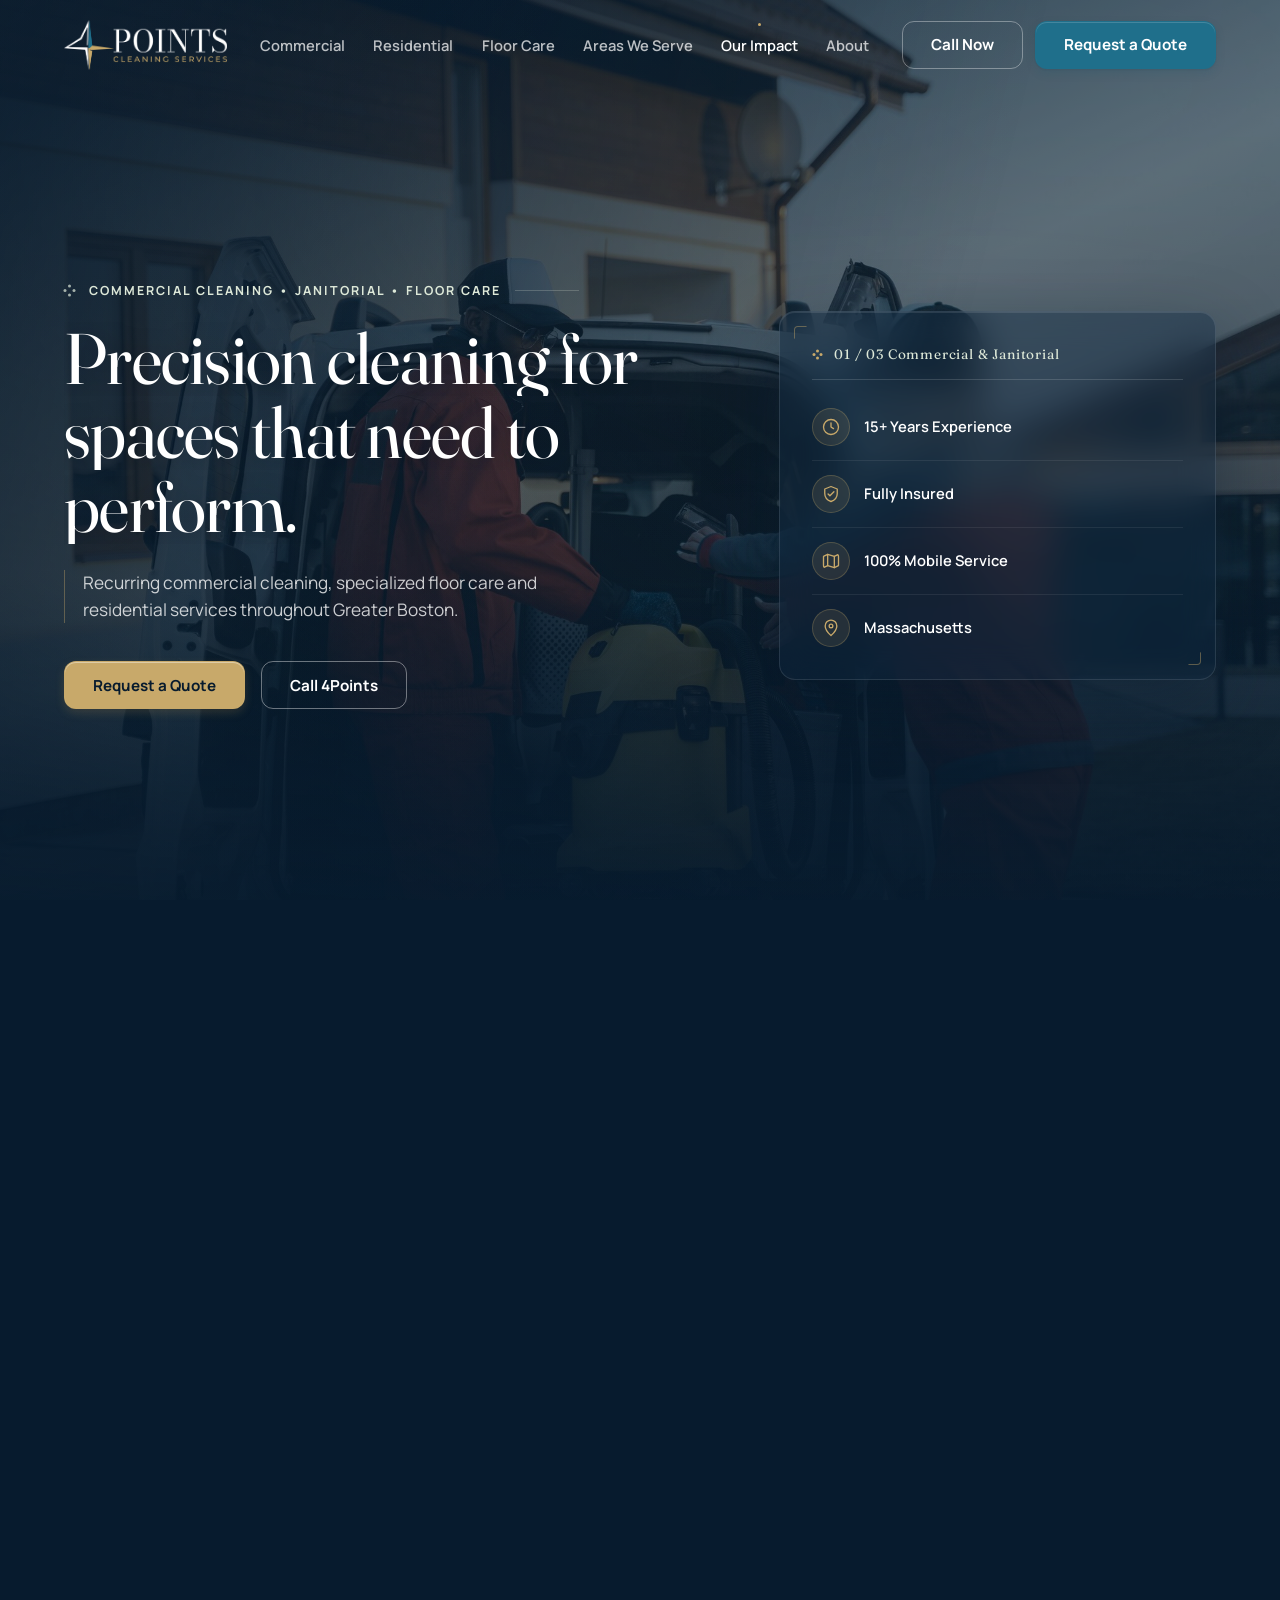
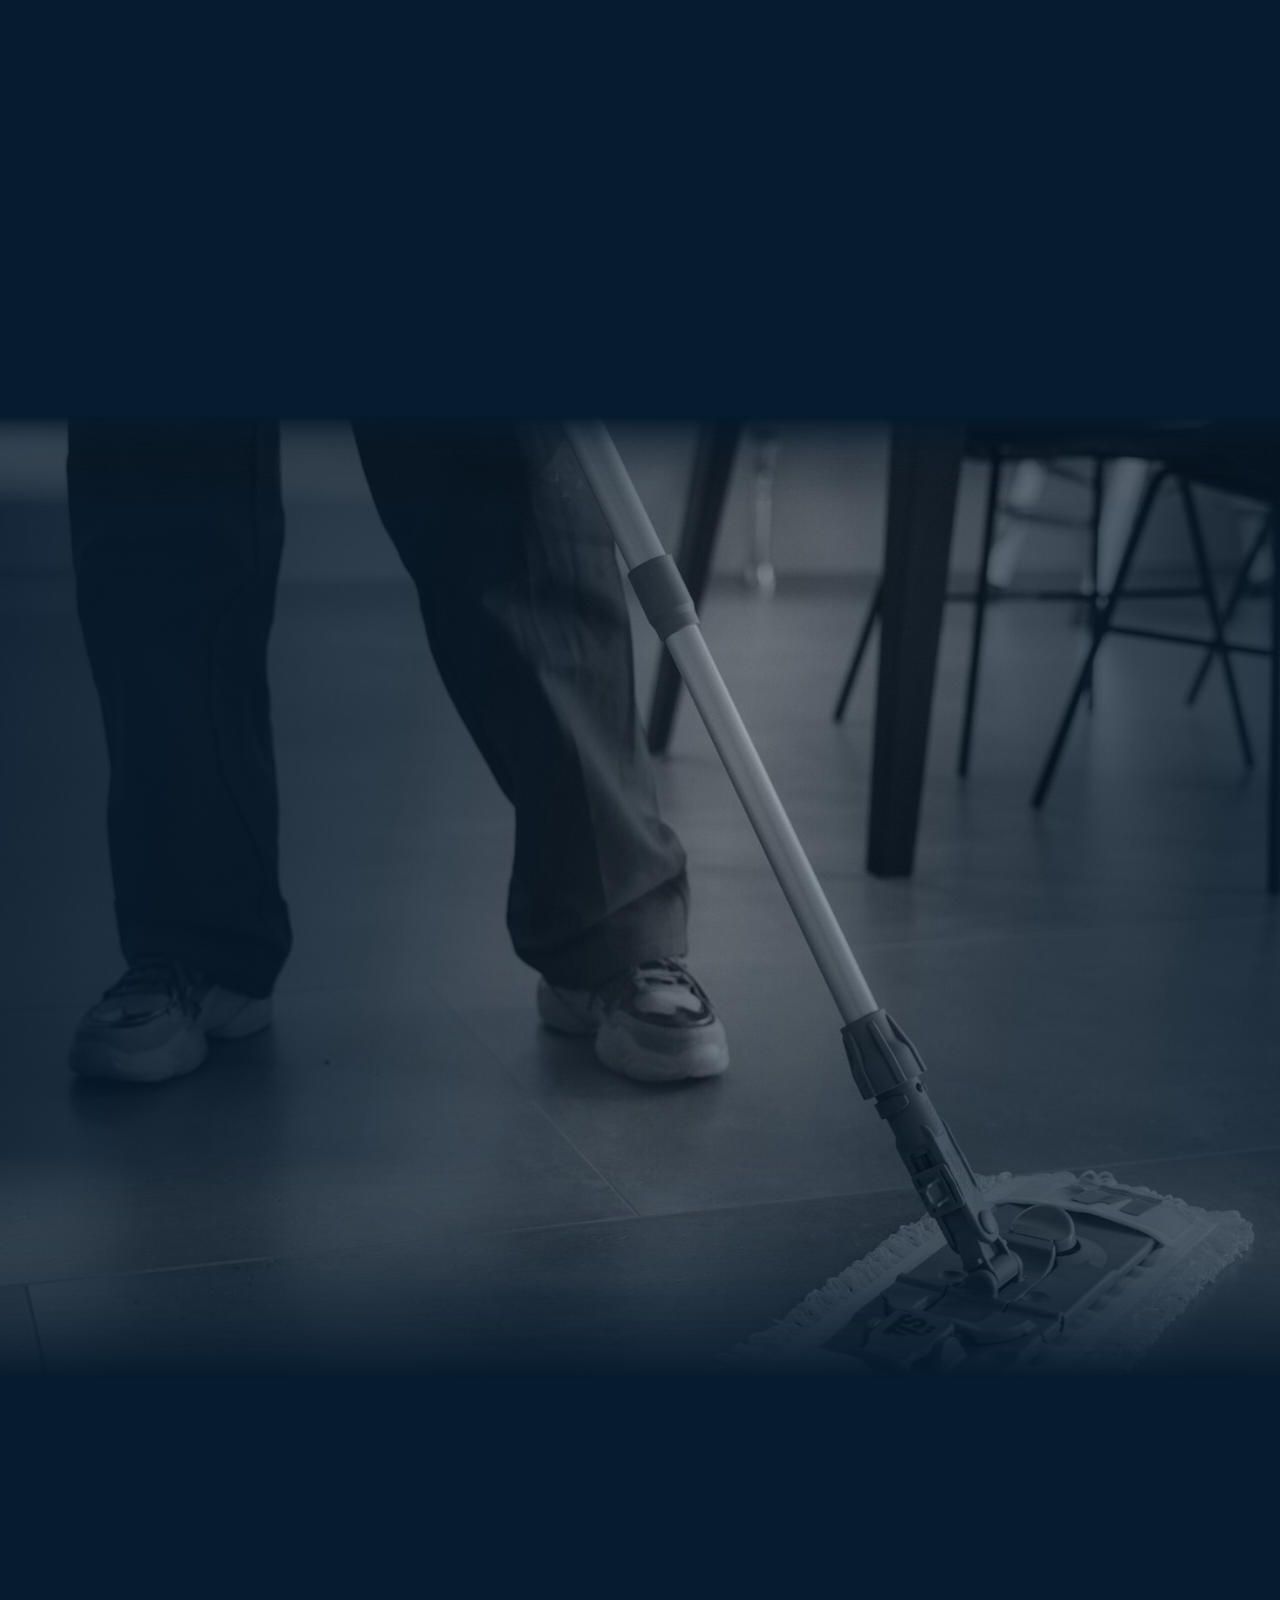
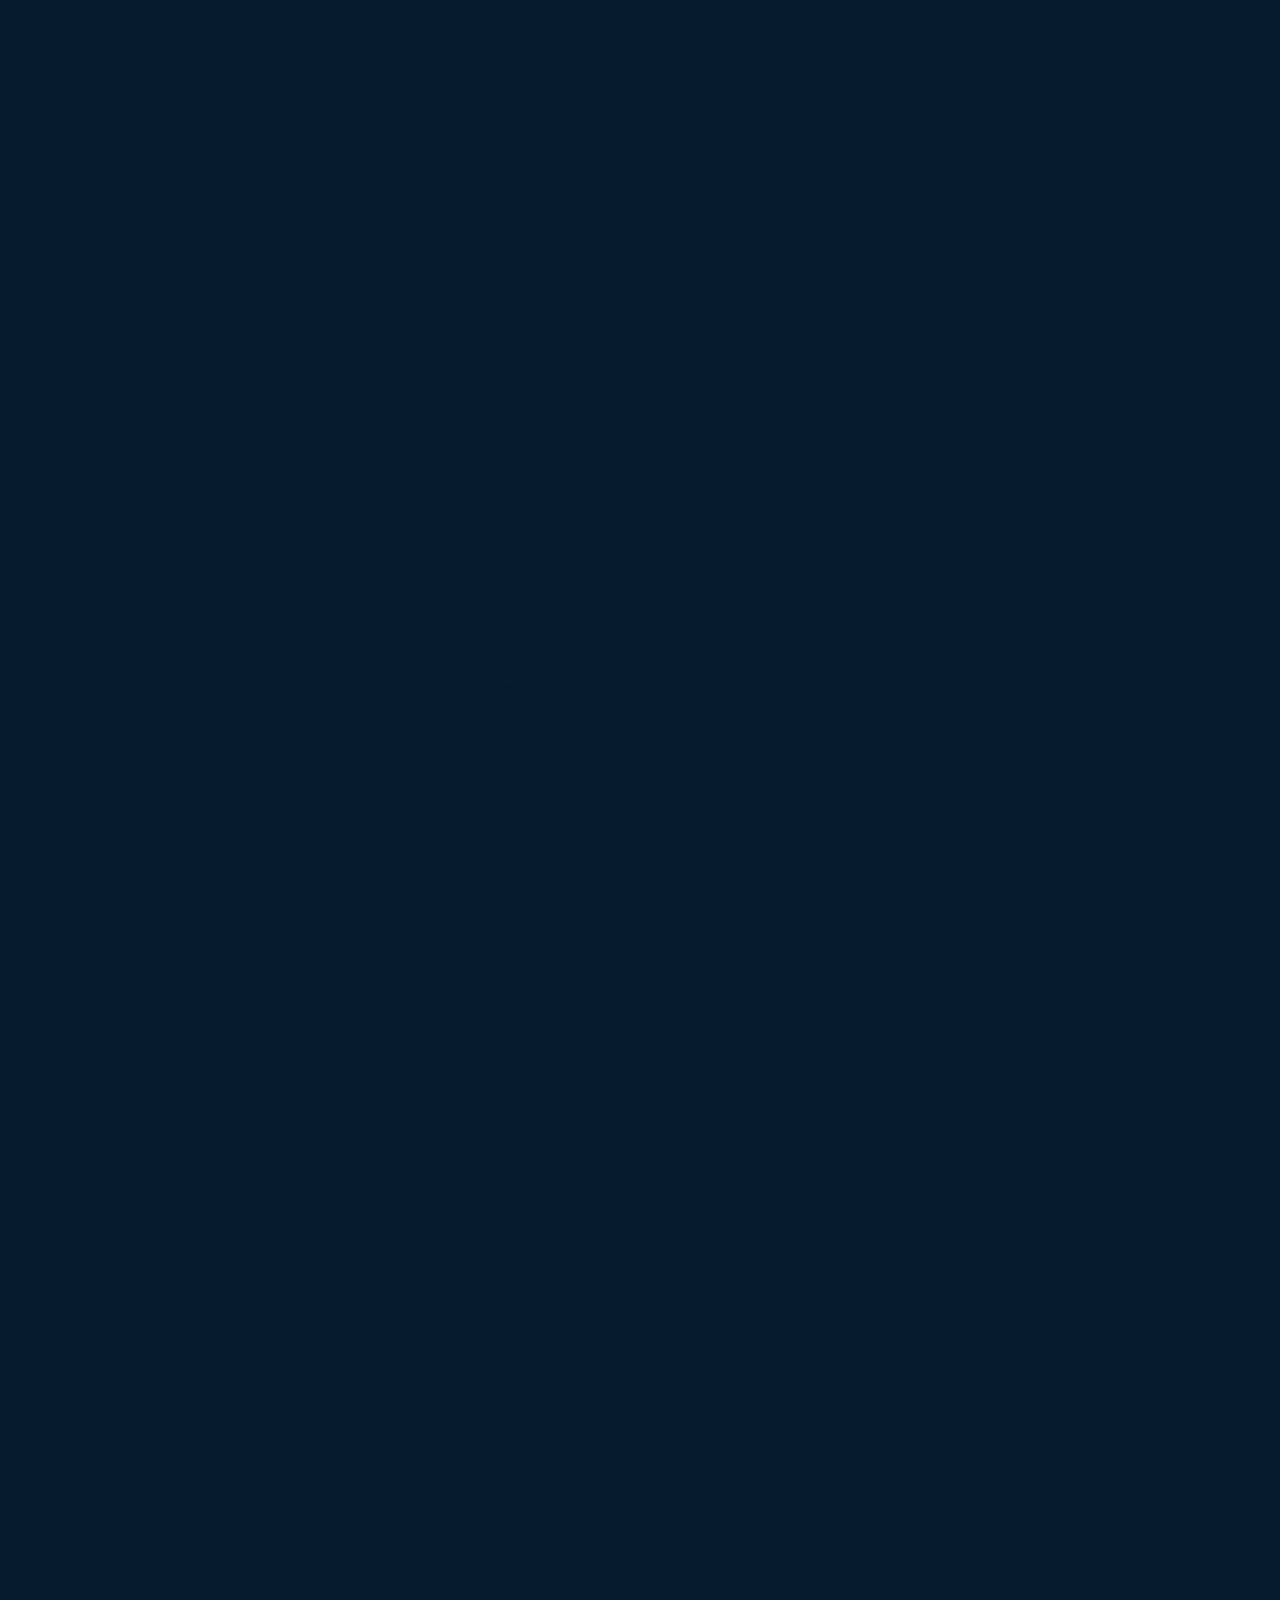
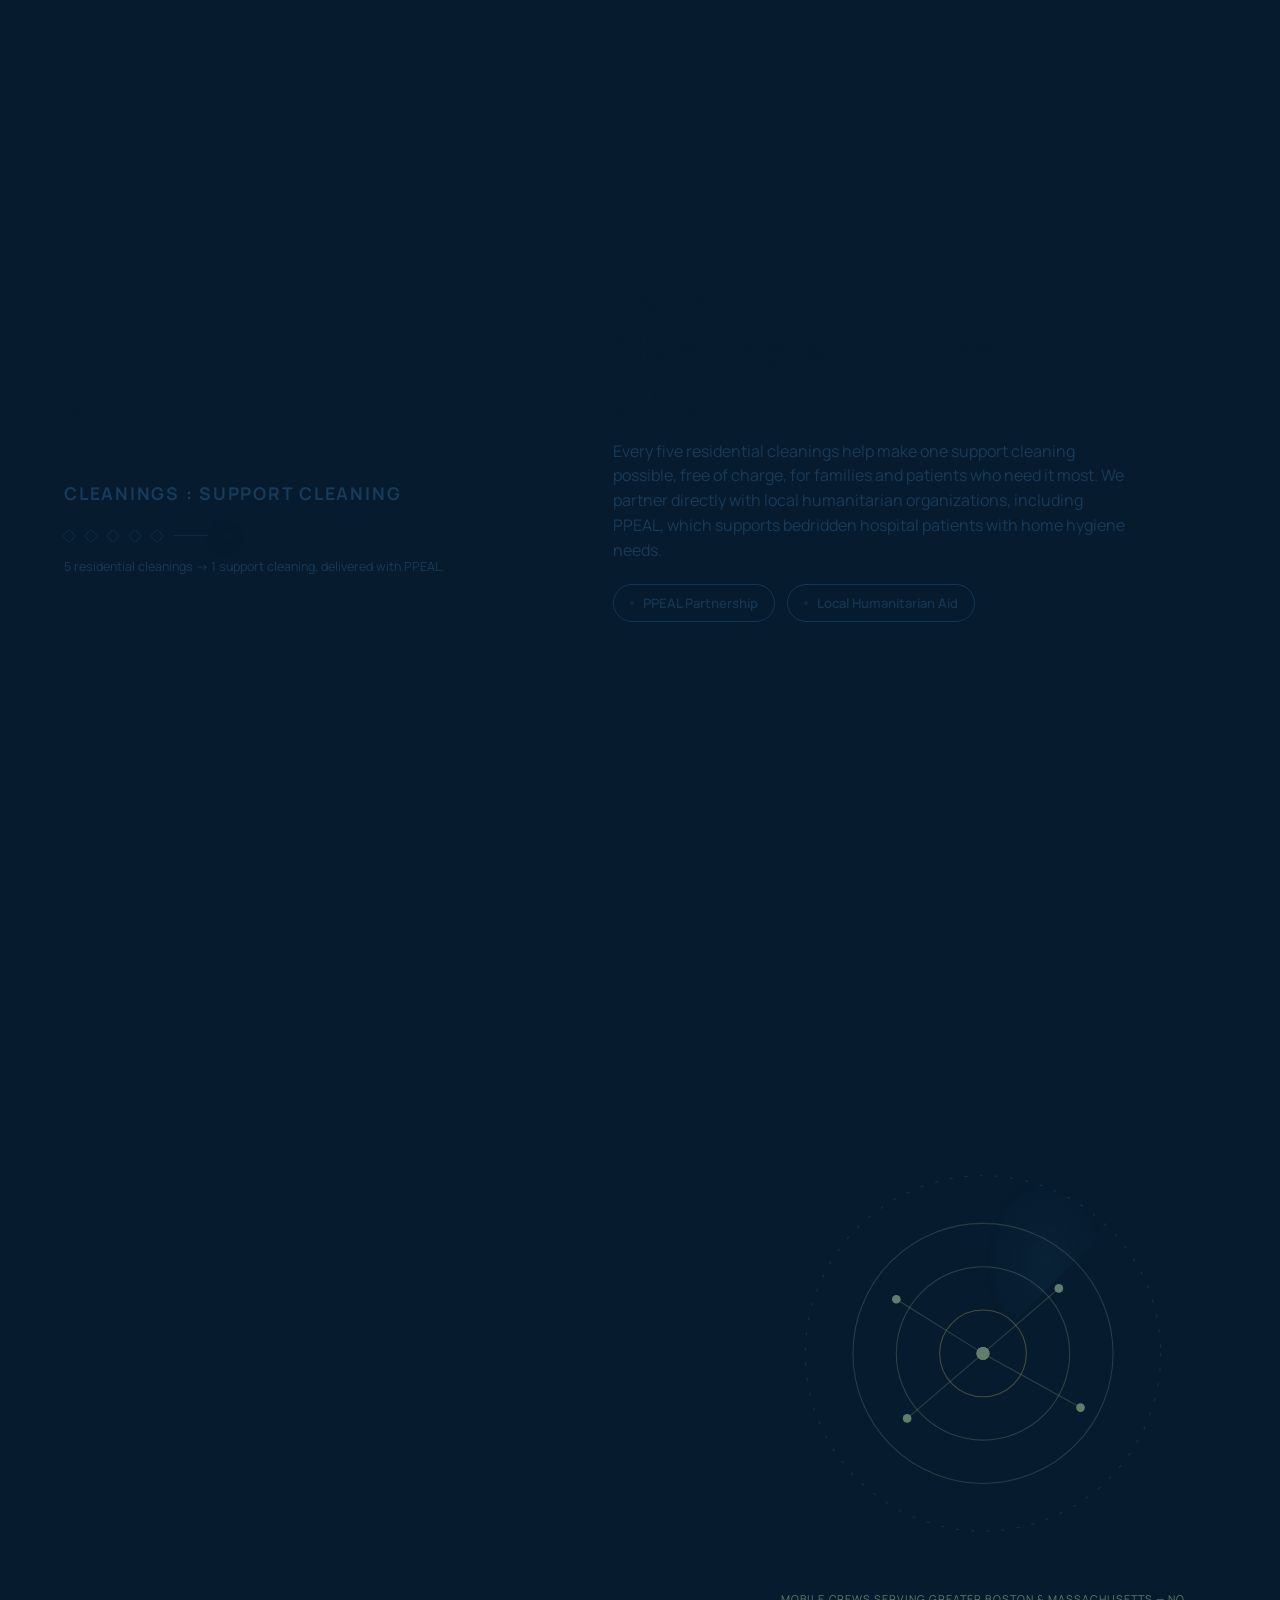
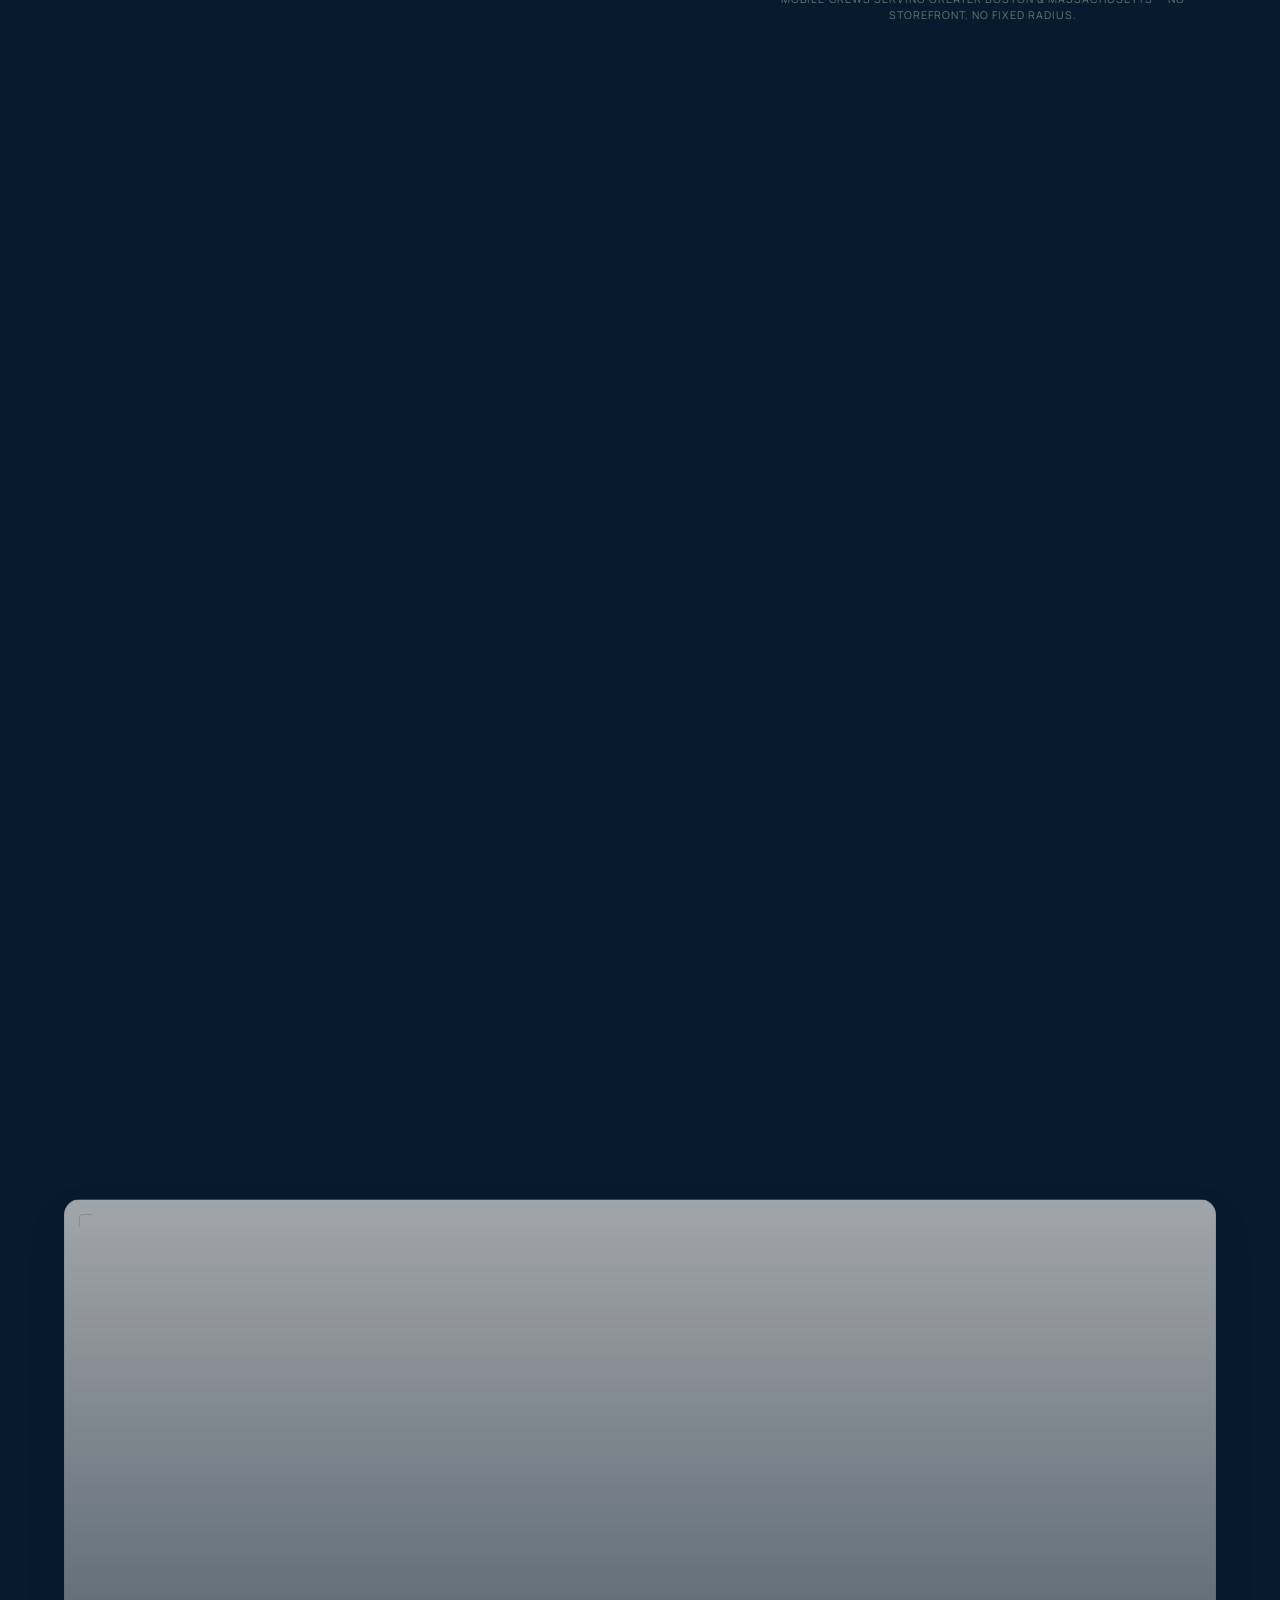
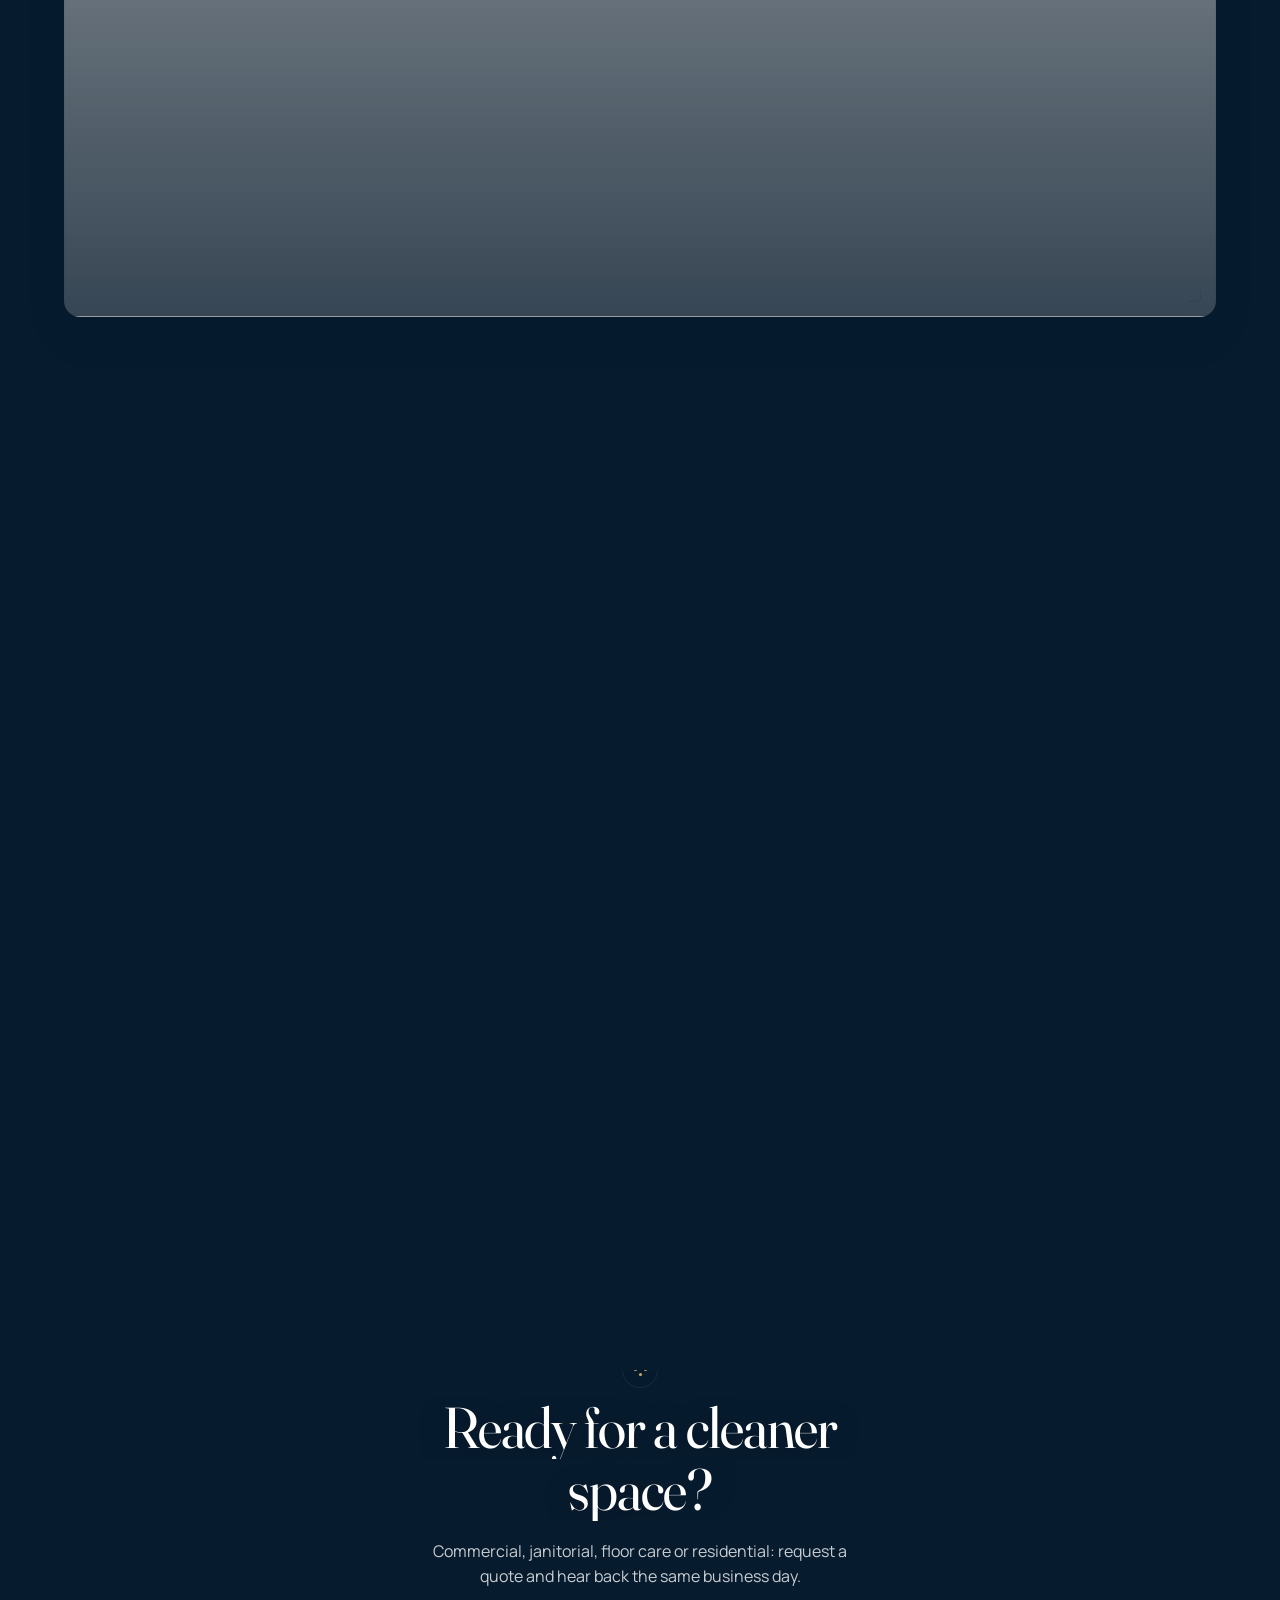
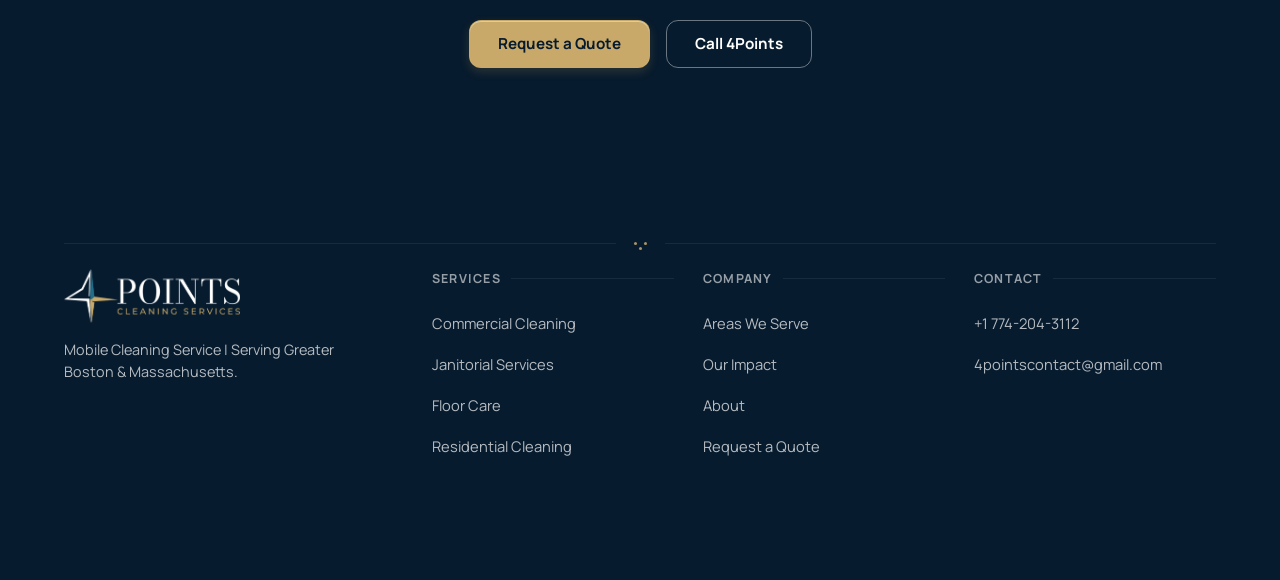
==== commit 66476c71: "Merge remote-tracking branch 'origin/main'" ====
--- a/index.html
+++ b/index.html
@@ -42,14 +42,8 @@
      ========================================================= -->
   <header class="site-header" data-header>
     <div class="container header-inner">
-      <a href="#main" class="logo">
-        <svg class="logo-mark" viewBox="0 0 24 24" aria-hidden="true">
-          <path class="mark-ring" d="M12 2.5 21.5 12 12 21.5 2.5 12Z" />
-          <circle cx="12" cy="2.5" r="2" />
-          <circle cx="21.5" cy="12" r="2" />
-          <circle cx="12" cy="21.5" r="2" />
-          <circle cx="2.5" cy="12" r="2" />
-        </svg>4POINTS<em>.</em>
+      <a href="#main" class="logo" aria-label="4Points Cleaning Services">
+        <img src="assets/images/LOGO%20TIPOGRAFICA.png" alt="4Points Cleaning Services" class="logo-img" width="190" height="50">
       </a>
       <nav class="nav-desktop" aria-label="Primary">
         <a href="#services">Commercial</a>
@@ -1063,13 +1057,9 @@
       <div class="container footer-grid" data-reveal>
         <div>
           <div class="footer-logo">
-            <svg class="logo-mark" viewBox="0 0 24 24" aria-hidden="true">
-              <path class="mark-ring" d="M12 2.5 21.5 12 12 21.5 2.5 12Z" />
-              <circle cx="12" cy="2.5" r="2" />
-              <circle cx="21.5" cy="12" r="2" />
-              <circle cx="12" cy="21.5" r="2" />
-              <circle cx="2.5" cy="12" r="2" />
-            </svg>4POINTS<em>.</em>
+            <a href="#main" aria-label="4Points Cleaning Services">
+              <img src="assets/images/LOGO%20TIPOGRAFICA.png" alt="4Points Cleaning Services" class="footer-logo-img" width="206" height="54">
+            </a>
           </div>
           <p class="footer-tagline">Mobile Cleaning Service | Serving Greater Boston &amp; Massachusetts.</p>
         </div>
--- a/style.css
+++ b/style.css
@@ -224,12 +224,29 @@
       }
 
       /* the six grounds; the engine writes exactly one of these at a time */
-      .bg-root.tone-navy-deep { background: var(--navy-dark); }
-      .bg-root.tone-navy { background: var(--navy); }
-      .bg-root.tone-petrol { background: var(--petrol-deep); }
-      .bg-root.tone-paper { background: var(--paper); }
-      .bg-root.tone-sand { background: var(--sand); }
-      .bg-root.tone-ivory { background: var(--ivory); }
+      .bg-root.tone-navy-deep {
+        background: var(--navy-dark);
+      }
+
+      .bg-root.tone-navy {
+        background: var(--navy);
+      }
+
+      .bg-root.tone-petrol {
+        background: var(--petrol-deep);
+      }
+
+      .bg-root.tone-paper {
+        background: var(--paper);
+      }
+
+      .bg-root.tone-sand {
+        background: var(--sand);
+      }
+
+      .bg-root.tone-ivory {
+        background: var(--ivory);
+      }
 
       /* Relief layers — large planes of light and shadow, never closed forms.
          `.is-dark` rides along with the dark tones and flips each layer from
@@ -319,11 +336,11 @@
              as a specular highlight. --- */
       #relief-directional {
         background: linear-gradient(115deg,
-          transparent 30%,
-          rgba(255, 255, 255, 0) 42%,
-          rgba(255, 255, 255, .055) 50%,
-          rgba(255, 255, 255, 0) 58%,
-          transparent 70%);
+            transparent 30%,
+            rgba(255, 255, 255, 0) 42%,
+            rgba(255, 255, 255, .055) 50%,
+            rgba(255, 255, 255, 0) 58%,
+            transparent 70%);
         filter: blur(30px);
         opacity: 0;
         transform: translate3d(0, 0, 0) scaleX(1.3);
@@ -334,11 +351,11 @@
 
       .is-dark #relief-directional {
         background: linear-gradient(115deg,
-          transparent 30%,
-          rgba(255, 255, 255, 0) 42%,
-          rgba(255, 255, 255, .08) 50%,
-          rgba(255, 255, 255, 0) 58%,
-          transparent 70%);
+            transparent 30%,
+            rgba(255, 255, 255, 0) 42%,
+            rgba(255, 255, 255, .08) 50%,
+            rgba(255, 255, 255, 0) 58%,
+            transparent 70%);
       }
 
       /* --- E: five very wide, very weak pressure zones, used only in Impact.
@@ -470,6 +487,7 @@
       /* The field keeps its depth without ever moving: tones still cross-fade,
          but nothing translates under the reader. */
       @media (prefers-reduced-motion: reduce) {
+
         .relief-layer,
         .fog-layer {
           transform: none !important;
@@ -985,50 +1003,59 @@
       display: inline-flex;
       align-items: center;
       justify-content: center;
-      gap: 10px;
-      padding: 16px 30px;
-      border-radius: 100px;
+      gap: var(--btn-gap);
+      padding: var(--btn-pad-y) var(--btn-pad-x);
+      border-radius: var(--btn-radius);
       font-weight: 700;
       font-size: .95rem;
+      line-height: 1;
       border: 1.5px solid transparent;
-      transition: transform var(--dur-fast) var(--ease), background var(--dur-fast) var(--ease), border-color var(--dur-fast) var(--ease), color var(--dur-fast) var(--ease), box-shadow var(--dur-fast) var(--ease);
-      min-height: 44px;
+      transition: transform var(--dur-hover) var(--ease-editorial), background var(--dur-micro) var(--ease-quick), border-color var(--dur-micro) var(--ease-quick), color var(--dur-micro) var(--ease-quick), box-shadow var(--dur-hover) var(--ease-editorial);
+      min-height: var(--btn-height);
       white-space: nowrap;
       position: relative;
       overflow: hidden;
       isolation: isolate;
     }
 
-    /* a single light pass across the face on hover: the only flourish buttons get */
-    .btn::after {
-      content: '';
-      position: absolute;
-      inset: 0;
-      z-index: -1;
-      background: linear-gradient(100deg, transparent 30%, rgba(255, 255, 255, .22) 50%, transparent 70%);
-      transform: translateX(-120%);
-      transition: transform var(--dur-slow) var(--ease);
+    .btn:active {
+      transform: translateY(.5px);
+      box-shadow: var(--btn-shadow-rest);
+      transition-duration: var(--dur-micro);
+    }
+
+    .btn:disabled,
+    .btn.is-disabled,
+    .btn[aria-disabled="true"] {
+      cursor: not-allowed;
+      transform: none;
+      box-shadow: none;
       pointer-events: none;
     }
 
-    .btn:hover::after {
-      transform: translateX(120%);
-    }
-
-    .btn:active {
-      transform: translateY(0) scale(.985);
+    .btn:disabled::after,
+    .btn.is-disabled::after,
+    .btn[aria-disabled="true"]::after {
+      display: none;
     }
 
     .btn-primary {
       background: var(--petrol);
       color: #fff;
-      box-shadow: 0 1px 0 rgba(255, 255, 255, .18) inset, 0 8px 20px rgba(18, 85, 107, .28);
+      box-shadow: var(--btn-shadow-rest), 0 1px 0 rgba(255, 255, 255, .16) inset, 0 4px 10px rgba(18, 85, 107, .16);
     }
 
     .btn-primary:hover {
       background: var(--petrol-light);
-      transform: translateY(-2px);
-      box-shadow: 0 1px 0 rgba(255, 255, 255, .22) inset, 0 14px 30px rgba(18, 85, 107, .34);
+      border-color: rgba(255, 255, 255, .2);
+      transform: translateY(-1.5px);
+      box-shadow: var(--btn-shadow-hover), 0 1px 0 rgba(255, 255, 255, .2) inset, 0 10px 20px rgba(18, 85, 107, .26);
+    }
+
+    .btn-primary:disabled {
+      background: var(--muted);
+      color: rgba(255, 255, 255, .7);
+      border-color: transparent;
     }
 
     .btn-ghost {
@@ -1037,10 +1064,36 @@
       border-color: rgba(16, 42, 67, .25);
     }
 
+    .btn-ghost::after {
+      content: '';
+      position: absolute;
+      left: 14px;
+      right: 14px;
+      bottom: 8px;
+      height: 1.5px;
+      background: currentColor;
+      opacity: .5;
+      transform: scaleX(0);
+      transform-origin: center;
+      transition: transform var(--dur-hover) var(--ease-editorial), opacity var(--dur-micro) var(--ease-quick);
+      pointer-events: none;
+    }
+
     .btn-ghost:hover {
       border-color: var(--navy);
-      transform: translateY(-2px);
-      background: rgba(16, 42, 67, .04);
+      background: var(--btn-surface-soft);
+      transform: translateY(-1.5px);
+      box-shadow: var(--btn-shadow-hover);
+    }
+
+    .btn-ghost:hover::after {
+      transform: scaleX(1);
+    }
+
+    .btn-ghost:disabled {
+      color: rgba(16, 42, 67, .4);
+      border-color: rgba(16, 42, 67, .14);
+      background: transparent;
     }
 
     .btn-outline-light {
@@ -1049,22 +1102,55 @@
       border-color: rgba(255, 255, 255, .4);
     }
 
+    .btn-outline-light::after {
+      content: '';
+      position: absolute;
+      left: 14px;
+      right: 14px;
+      bottom: 8px;
+      height: 1.5px;
+      background: currentColor;
+      opacity: .5;
+      transform: scaleX(0);
+      transform-origin: center;
+      transition: transform var(--dur-hover) var(--ease-editorial), opacity var(--dur-micro) var(--ease-quick);
+      pointer-events: none;
+    }
+
     .btn-outline-light:hover {
       border-color: #fff;
-      transform: translateY(-2px);
-      background: rgba(255, 255, 255, .08);
+      background: var(--btn-surface-soft-dark);
+      transform: translateY(-1.5px);
+      box-shadow: var(--btn-shadow-hover);
+    }
+
+    .btn-outline-light:hover::after {
+      transform: scaleX(1);
+    }
+
+    .btn-outline-light:disabled {
+      color: rgba(255, 255, 255, .4);
+      border-color: rgba(255, 255, 255, .18);
+      background: transparent;
     }
 
     .btn-champagne {
       background: var(--champagne);
       color: var(--navy-dark);
-      box-shadow: 0 1px 0 rgba(255, 255, 255, .4) inset, 0 8px 20px rgba(169, 137, 76, .3);
+      box-shadow: var(--btn-shadow-rest), 0 1px 0 rgba(255, 255, 255, .4) inset, 0 4px 10px rgba(169, 137, 76, .22);
     }
 
     .btn-champagne:hover {
-      transform: translateY(-2px);
-      filter: brightness(1.05);
-      box-shadow: 0 1px 0 rgba(255, 255, 255, .5) inset, 0 14px 30px rgba(169, 137, 76, .36);
+      background: color-mix(in srgb, var(--champagne) 94%, white);
+      border-color: rgba(255, 255, 255, .35);
+      transform: translateY(-1.5px);
+      box-shadow: var(--btn-shadow-hover), 0 1px 0 rgba(255, 255, 255, .5) inset, 0 10px 22px rgba(169, 137, 76, .3);
+    }
+
+    .btn-champagne:disabled {
+      background: color-mix(in srgb, var(--champagne) 55%, var(--sand));
+      color: rgba(7, 27, 46, .55);
+      border-color: transparent;
     }
 
     .tag {
@@ -1223,45 +1309,23 @@
     }
 
     .logo {
-      font-family: var(--font-serif);
-      font-size: 1.5rem;
-      letter-spacing: .03em;
-      color: #fff;
-      font-weight: 600;
-      display: flex;
-      align-items: baseline;
-      gap: 6px;
-    }
-
-    .logo em {
-      font-style: normal;
-      color: var(--champagne);
-    }
-
-    .logo-mark {
-      width: 15px;
-      height: 15px;
-      align-self: center;
-      margin-right: 2px;
-      color: var(--champagne);
-      overflow: visible;
-      transition: transform var(--dur-med) var(--ease);
-    }
-
-    .logo-mark circle {
-      fill: currentColor;
-      transition: opacity var(--dur-med) var(--ease);
-    }
-
-    .logo-mark .mark-ring {
-      fill: none;
-      stroke: currentColor;
-      stroke-width: 1;
-      opacity: .45;
-    }
-
-    .logo:hover .logo-mark {
-      transform: rotate(45deg);
+      display: inline-flex;
+      align-items: center;
+      text-decoration: none;
+      transition: opacity var(--dur-fast) var(--ease), transform var(--dur-fast) var(--ease);
+    }
+
+    .logo:hover {
+      opacity: .88;
+      transform: translateY(-1px);
+    }
+
+    .logo-img {
+      height: 50px;
+      width: auto;
+      max-width: 100%;
+      object-fit: contain;
+      display: block;
     }
 
     .nav-desktop {
@@ -1344,6 +1408,7 @@
 
     .header-actions .btn-ghost:hover {
       border-color: #fff;
+      background: var(--btn-surface-soft-dark);
     }
 
     /* the phone glyph and the menu's contact block belong to the mobile edition
@@ -2227,12 +2292,17 @@
       justify-content: center;
       backdrop-filter: blur(8px);
       -webkit-backdrop-filter: blur(8px);
-      transition: transform var(--dur-fast) var(--ease), background var(--dur-fast) var(--ease), border-color var(--dur-fast) var(--ease);
+      transition: transform var(--dur-hover) var(--ease-editorial), background var(--dur-micro) var(--ease-quick), border-color var(--dur-micro) var(--ease-quick);
     }
 
     .card-toggle:hover {
       background: rgba(255, 255, 255, .24);
       border-color: var(--champagne);
+      transform: scale(1.05);
+    }
+
+    .card-toggle:active {
+      transform: scale(.9);
     }
 
     .service-card.is-active .card-toggle {
@@ -2240,6 +2310,10 @@
       background: var(--champagne);
       border-color: var(--champagne);
       color: var(--navy-dark);
+    }
+
+    .service-card.is-active .card-toggle:active {
+      transform: rotate(45deg) scale(.9);
     }
 
     /* =========================================================
@@ -2296,16 +2370,18 @@
       transition: background var(--dur-fast) var(--ease), border-color var(--dur-fast) var(--ease), color var(--dur-fast) var(--ease), transform var(--dur-fast) var(--ease), box-shadow var(--dur-fast) var(--ease);
     }
 
-    /* the dot marks the selected plan without needing a second label */
+    /* the 4POINTS registration mark, at control scale: same hollow-centre
+       compass as .eyebrow::before/.section-joint::before, currentColor so it
+       always reads against whatever surface the tab currently has */
     .freq-tab::before {
       content: '';
-      width: 5px;
-      height: 5px;
+      width: 3px;
+      height: 3px;
       border-radius: 50%;
-      background: currentColor;
+      box-shadow: 0 -5px 0 currentColor, 5px 0 0 currentColor, 0 5px 0 currentColor, -5px 0 0 currentColor;
       opacity: .5;
       flex: none;
-      transition: background var(--dur-fast) var(--ease), opacity var(--dur-fast) var(--ease), transform var(--dur-fast) var(--ease);
+      transition: color var(--dur-micro) var(--ease-quick), box-shadow var(--dur-micro) var(--ease-quick), opacity var(--dur-micro) var(--ease-quick), transform var(--dur-hover) var(--ease-editorial);
     }
 
     .freq-tab:hover {
@@ -2326,7 +2402,6 @@
     }
 
     .freq-tab.is-active::before {
-      background: var(--champagne);
       opacity: 1;
       transform: scale(1.2);
     }
@@ -3050,15 +3125,15 @@
       background: rgba(255, 253, 248, .95);
       border: 1px solid rgba(255, 255, 255, .85);
       box-shadow:
-        0 1px 2px rgba(7, 27, 46, .3),
-        0 10px 26px rgba(7, 27, 46, .3);
+        0 1px 2px rgba(7, 27, 46, .35),
+        0 3px 8px rgba(7, 27, 46, .22);
       display: flex;
       align-items: center;
       justify-content: center;
       color: var(--navy);
       position: relative;
       z-index: 2;
-      transition: transform var(--dur-fast) var(--ease);
+      transition: transform var(--dur-fast) var(--ease), outline-color var(--dur-micro) var(--ease-quick), box-shadow var(--dur-micro) var(--ease-quick);
     }
 
     .ba-frame:hover .ba-grip {
@@ -3136,6 +3211,15 @@
       z-index: 5;
       /* Native range behavior provides consistent mouse, touch and keyboard
          control while the frame's pan-y touch action preserves page scroll. */
+    }
+
+    /* .ba-range is the real control but renders at opacity:0, so its own
+       focus ring is invisible; re-anchor the same global ring on the grip
+       that sits on top of it, without moving hit-testing off the input. */
+    .ba-frame:has(.ba-range:focus-visible) .ba-grip {
+      outline: 2.5px solid var(--petrol-light);
+      outline-offset: 3px;
+      box-shadow: 0 0 0 6px rgba(42, 142, 170, .18), 0 1px 2px rgba(7, 27, 46, .35), 0 3px 8px rgba(7, 27, 46, .22);
     }
 
     /* =========================================================
@@ -4093,7 +4177,7 @@
       box-sizing: content-box;
       padding: 9px;
       border-radius: 50%;
-      border: 1px solid rgba(31, 111, 139, .25);
+      border: 1px solid rgba(31, 111, 139, .32);
       background: rgba(31, 111, 139, .06);
     }
 
@@ -4485,6 +4569,7 @@
       align-items: center;
       gap: 8px;
       padding: 8px 4px;
+      min-height: 44px;
       transition: color var(--dur-fast) var(--ease), transform var(--dur-fast) var(--ease);
     }
 
@@ -4631,6 +4716,10 @@
       border-color: rgba(255, 255, 255, .4);
     }
 
+    .final-cta .btn-ghost:hover {
+      background: var(--btn-surface-soft-dark);
+    }
+
     /* the number itself is spelled out only where tapping it is the point */
     .final-cta .btn-ghost small {
       display: none;
@@ -4684,22 +4773,28 @@
     }
 
     .footer-logo {
-      font-family: var(--font-serif);
-      font-size: 1.6rem;
-      color: #fff;
       display: flex;
       align-items: center;
-      gap: 10px;
-    }
-
-    .footer-logo em {
-      font-style: normal;
-      color: var(--champagne);
-    }
-
-    .footer-logo .logo-mark {
-      width: 14px;
-      height: 14px;
+    }
+
+    .footer-logo a {
+      display: inline-flex;
+      align-items: center;
+      text-decoration: none;
+      transition: opacity var(--dur-fast) var(--ease), transform var(--dur-fast) var(--ease);
+    }
+
+    .footer-logo a:hover {
+      opacity: .88;
+      transform: translateY(-1px);
+    }
+
+    .footer-logo-img {
+      height: 54px;
+      width: auto;
+      max-width: 100%;
+      object-fit: contain;
+      display: block;
     }
 
     .footer-tagline {
@@ -4786,7 +4881,7 @@
       display: flex;
       align-items: center;
       justify-content: center;
-      transition: border-color var(--dur-fast) var(--ease), background var(--dur-fast) var(--ease), color var(--dur-fast) var(--ease), transform var(--dur-fast) var(--ease);
+      transition: border-color var(--dur-micro) var(--ease-quick), background var(--dur-micro) var(--ease-quick), color var(--dur-micro) var(--ease-quick), transform var(--dur-hover) var(--ease-editorial);
     }
 
     .footer-social a:hover {
@@ -4812,30 +4907,31 @@
       display: inline-flex;
       align-items: center;
       gap: 9px;
+      min-height: 44px;
       font-size: .74rem;
       letter-spacing: .12em;
       text-transform: uppercase;
       font-weight: 700;
-      color: rgba(255, 255, 255, .6);
-      border: 1px solid rgba(255, 255, 255, .2);
-      border-radius: 100px;
-      padding: 9px 16px;
-      transition: color var(--dur-fast) var(--ease), border-color var(--dur-fast) var(--ease);
+      color: rgba(255, 255, 255, .55);
+      border: 0;
+      border-bottom: 1px solid rgba(255, 255, 255, .22);
+      padding: 0 2px;
+      transition: color var(--dur-micro) var(--ease-quick), border-color var(--dur-micro) var(--ease-quick);
     }
 
     .footer-top .icon {
       width: 13px;
       height: 13px;
-      transition: transform var(--dur-fast) var(--ease);
+      transition: transform var(--dur-hover) var(--ease-editorial);
     }
 
     .footer-top:hover {
       color: #fff;
-      border-color: rgba(255, 255, 255, .5);
+      border-color: rgba(255, 255, 255, .55);
     }
 
     .footer-top:hover .icon {
-      transform: translateY(-2px);
+      transform: translateY(-3px);
     }
 
     /* =========================================================
@@ -5219,15 +5315,16 @@
       /* the padding buys a thumb-sized target; the negative margin gives the
          header back the height it would otherwise have gained */
       .logo {
-        font-size: 1.12rem;
-        gap: 5px;
-        padding: 9px 0;
-        margin: -9px 0;
-      }
-
-      .logo-mark {
-        width: 12px;
-        height: 12px;
+        padding: 6px 0;
+        margin: -6px 0;
+      }
+
+      .logo-img {
+        height: 42px;
+      }
+
+      .footer-logo-img {
+        height: 46px;
       }
 
       .header-actions {
@@ -5244,6 +5341,11 @@
         padding: 0;
         border-radius: 50%;
         border-color: rgba(255, 255, 255, .3);
+      }
+
+      /* a circle has no room for the shared directional underline */
+      .header-actions .btn.btn-ghost::after {
+        content: none;
       }
 
       .header-actions .btn-ghost span {
@@ -5455,6 +5557,13 @@
         height: 1px;
         background: var(--champagne);
         flex: none;
+      }
+
+      /* this variant already carries its own static line via ::before and
+         is deliberately inert on touch — the shared hover-reveal ::after
+         from the base .btn-outline-light would duplicate it */
+      .hero .hero-cta .btn-outline-light::after {
+        content: none;
       }
 
       .hero .hero-cta .btn-outline-light:hover,
@@ -6552,6 +6661,10 @@
         color: rgba(255, 255, 255, .68);
       }
 
+      .final-cta .hero-cta .btn-ghost::after {
+        content: none;
+      }
+
       .final-cta .hero-cta .btn-ghost:hover {
         transform: none;
         background: transparent;
@@ -6647,10 +6760,6 @@
       .footer-social a {
         width: 44px;
         height: 44px;
-      }
-
-      .footer-top {
-        padding: 13px 18px;
       }
 
       /* =========================================================
@@ -6684,11 +6793,17 @@
 
       .m-options-toggle {
         display: inline-flex;
+        transition: border-color var(--dur-micro) var(--ease-quick), background var(--dur-micro) var(--ease-quick), color var(--dur-micro) var(--ease-quick);
+      }
+
+      .m-options-toggle:hover {
+        border-color: rgba(255, 255, 255, .55);
       }
 
       .m-options-toggle:active {
         border-color: var(--champagne);
         color: var(--champagne);
+        background: rgba(200, 169, 106, .12);
       }
 
       /* room for the tab bar at the foot of every page */
@@ -6929,6 +7044,16 @@
         display: flex;
         align-items: center;
         justify-content: center;
+        transition: border-color var(--dur-micro) var(--ease-quick), background var(--dur-micro) var(--ease-quick), transform var(--dur-micro) var(--ease-quick);
+      }
+
+      .m-cover-back:hover {
+        border-color: rgba(255, 255, 255, .6);
+      }
+
+      .m-cover-back:active {
+        transform: scale(.92);
+        background: rgba(7, 27, 46, .5);
       }
 
       .m-cover-bar span {
@@ -7755,7 +7880,7 @@
         padding-block: clamp(20px, 3dvh, 40px) 0;
       }
 
-      .closing-scene > .final-cta.depth {
+      .closing-scene>.final-cta.depth {
         margin-top: 0;
       }
 
@@ -7874,6 +7999,19 @@
          --champagne-text is left untouched; it is what the Mobile Edition
          reads, and there the flat CSS grounds really are Paper. */
       --champagne-ink: #7E6738;
+
+      /* Action System — .btn and the interactive-control layer. Strictly
+         additive, same rule as the rest of this block: nothing above is
+         redefined. */
+      --btn-radius: 12px;          /* a hand's target, not a panel: deliberately outside the --radius-sm/md/lg scale, does not step at 768px */
+      --btn-height: 48px;
+      --btn-gap: 10px;
+      --btn-pad-y: 14px;
+      --btn-pad-x: 28px;
+      --btn-shadow-rest: 0 1px 2px rgba(7, 27, 46, .06);
+      --btn-shadow-hover: 0 1px 2px rgba(7, 27, 46, .09), 0 10px 20px rgba(7, 27, 46, .14);
+      --btn-surface-soft: rgba(16, 42, 67, .06);
+      --btn-surface-soft-dark: rgba(255, 255, 255, .08);
     }
 
     /* The hero photograph's slow push, held in a registered property of its
@@ -8212,7 +8350,43 @@
         letter-spacing: -.012em;
       }
 
+      /* four loose, independently-filled chips become one segmented
+         control — the same mechanism the Mobile Edition already proved,
+         brought up to desktop: --freq-i (published unconditionally by
+         initMaintenanceSelector) drives a single sliding indicator instead
+         of four competing surfaces. */
+      .freq-tabs {
+        position: relative;
+        isolation: isolate;
+        display: grid;
+        grid-template-columns: repeat(4, 1fr);
+        gap: 0;
+        padding: 3px;
+        border: 1px solid var(--line-light);
+        border-radius: 100px;
+        background: color-mix(in srgb, var(--paper) 62%, transparent);
+      }
+
+      .freq-tabs::before {
+        content: '';
+        position: absolute;
+        z-index: -1;
+        top: 3px;
+        bottom: 3px;
+        left: 3px;
+        width: calc((100% - 6px) / 4);
+        border-radius: 100px;
+        background: var(--champagne);
+        box-shadow: 0 2px 8px rgba(169, 137, 76, .34);
+        transform: translateX(calc(var(--freq-i, 0) * 100%));
+        transition: transform var(--dur-hover) var(--ease-editorial);
+      }
+
       .freq-tab {
+        justify-content: center;
+        background: none;
+        backdrop-filter: none;
+        -webkit-backdrop-filter: none;
         transition:
           background var(--dur-micro) var(--ease-quick),
           border-color var(--dur-micro) var(--ease-quick),
@@ -8221,7 +8395,10 @@
       }
 
       .freq-tab.is-active {
-        box-shadow: 0 1px 0 rgba(255, 255, 255, .16) inset, 0 6px 18px rgba(18, 85, 107, .2);
+        background: none;
+        border-color: transparent;
+        box-shadow: none;
+        color: var(--navy-dark);
       }
 
       .freq-list li {
@@ -8617,4 +8794,4 @@
       .fc-sheen {
         transform: none !important;
       }
-    }
+    }
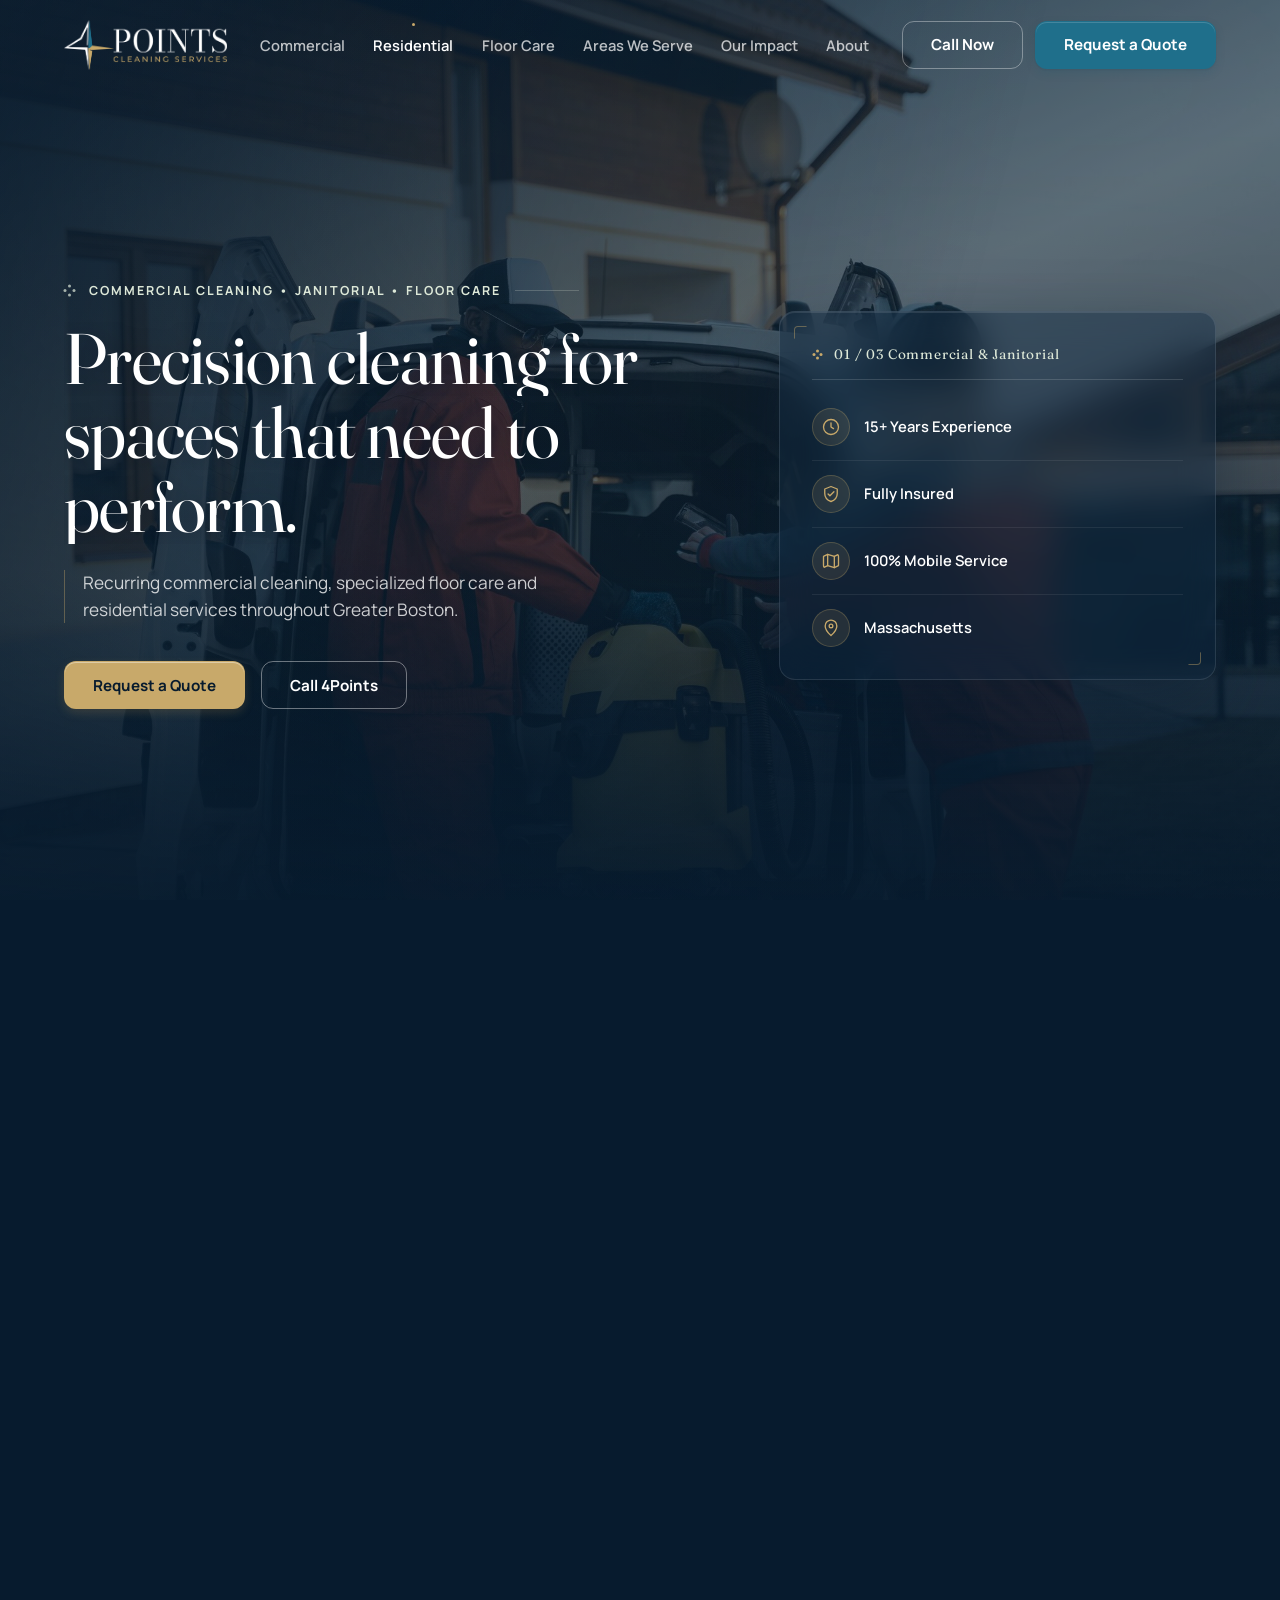
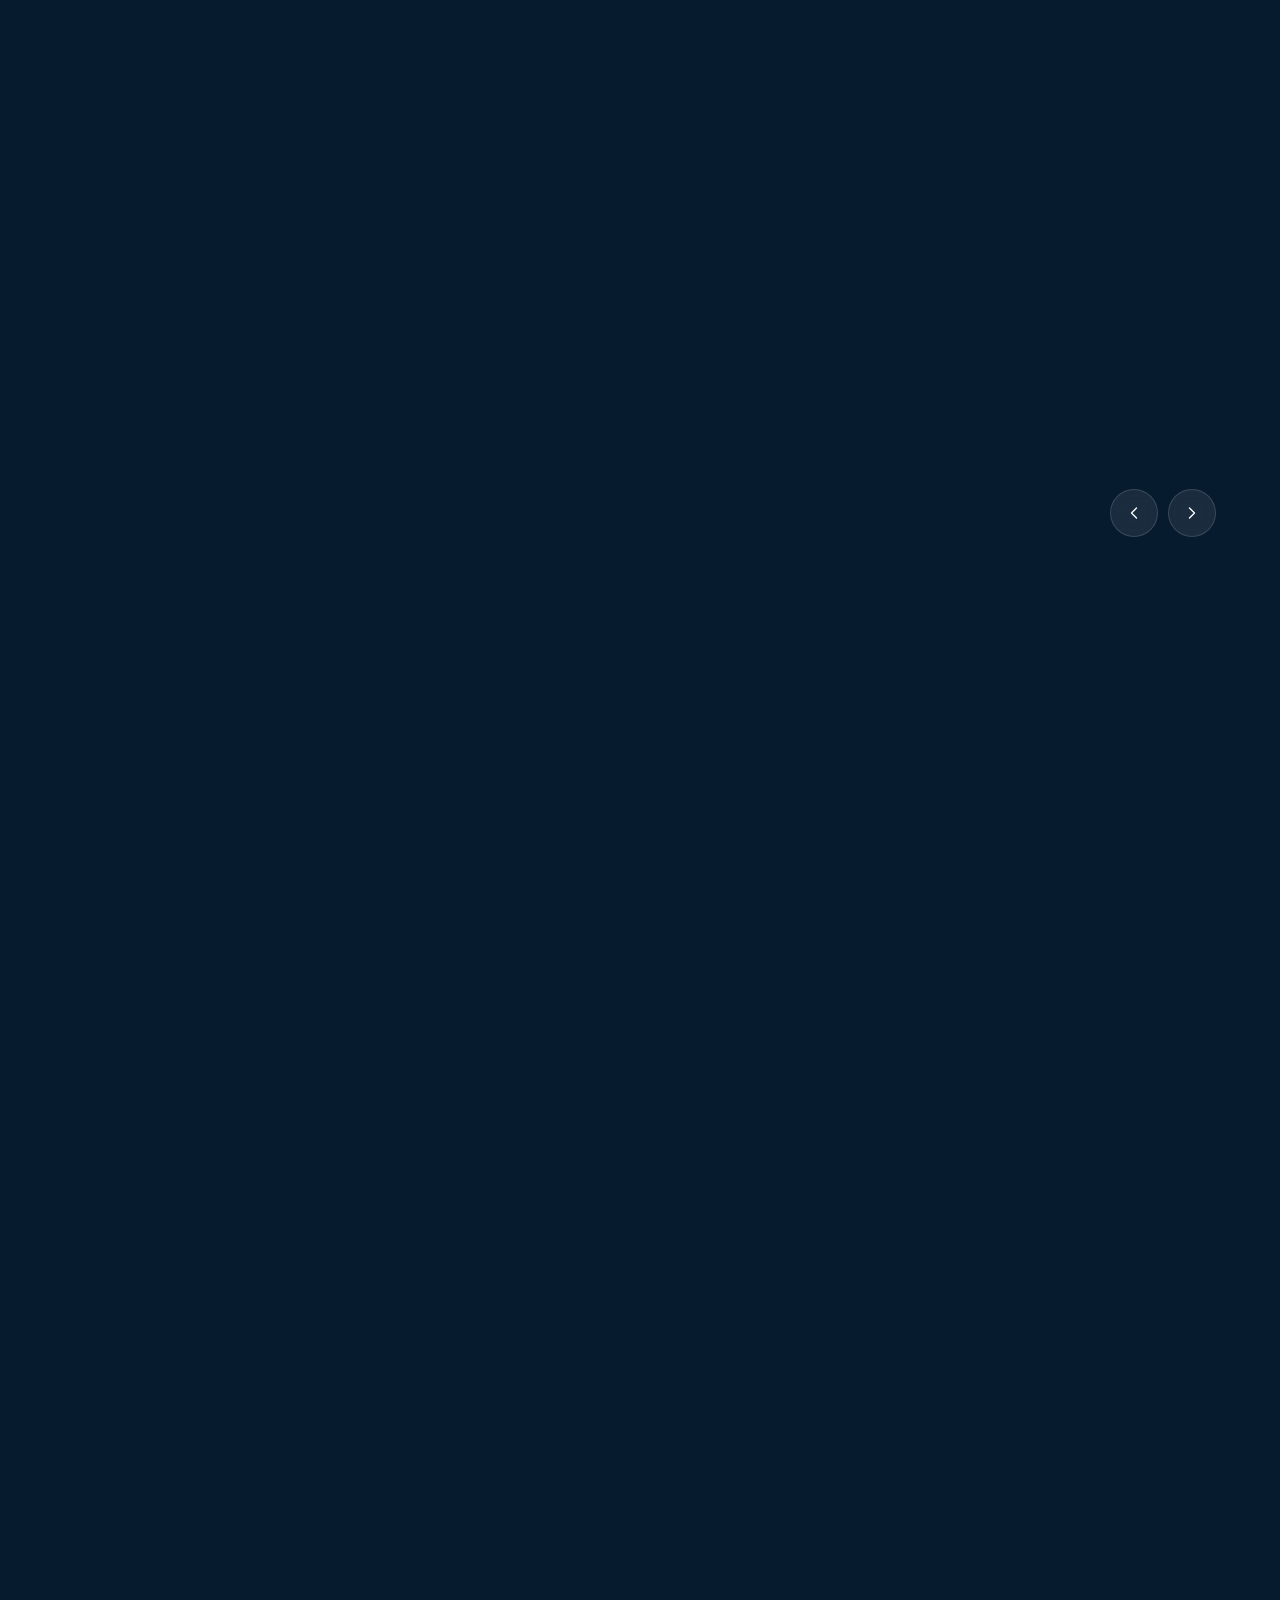
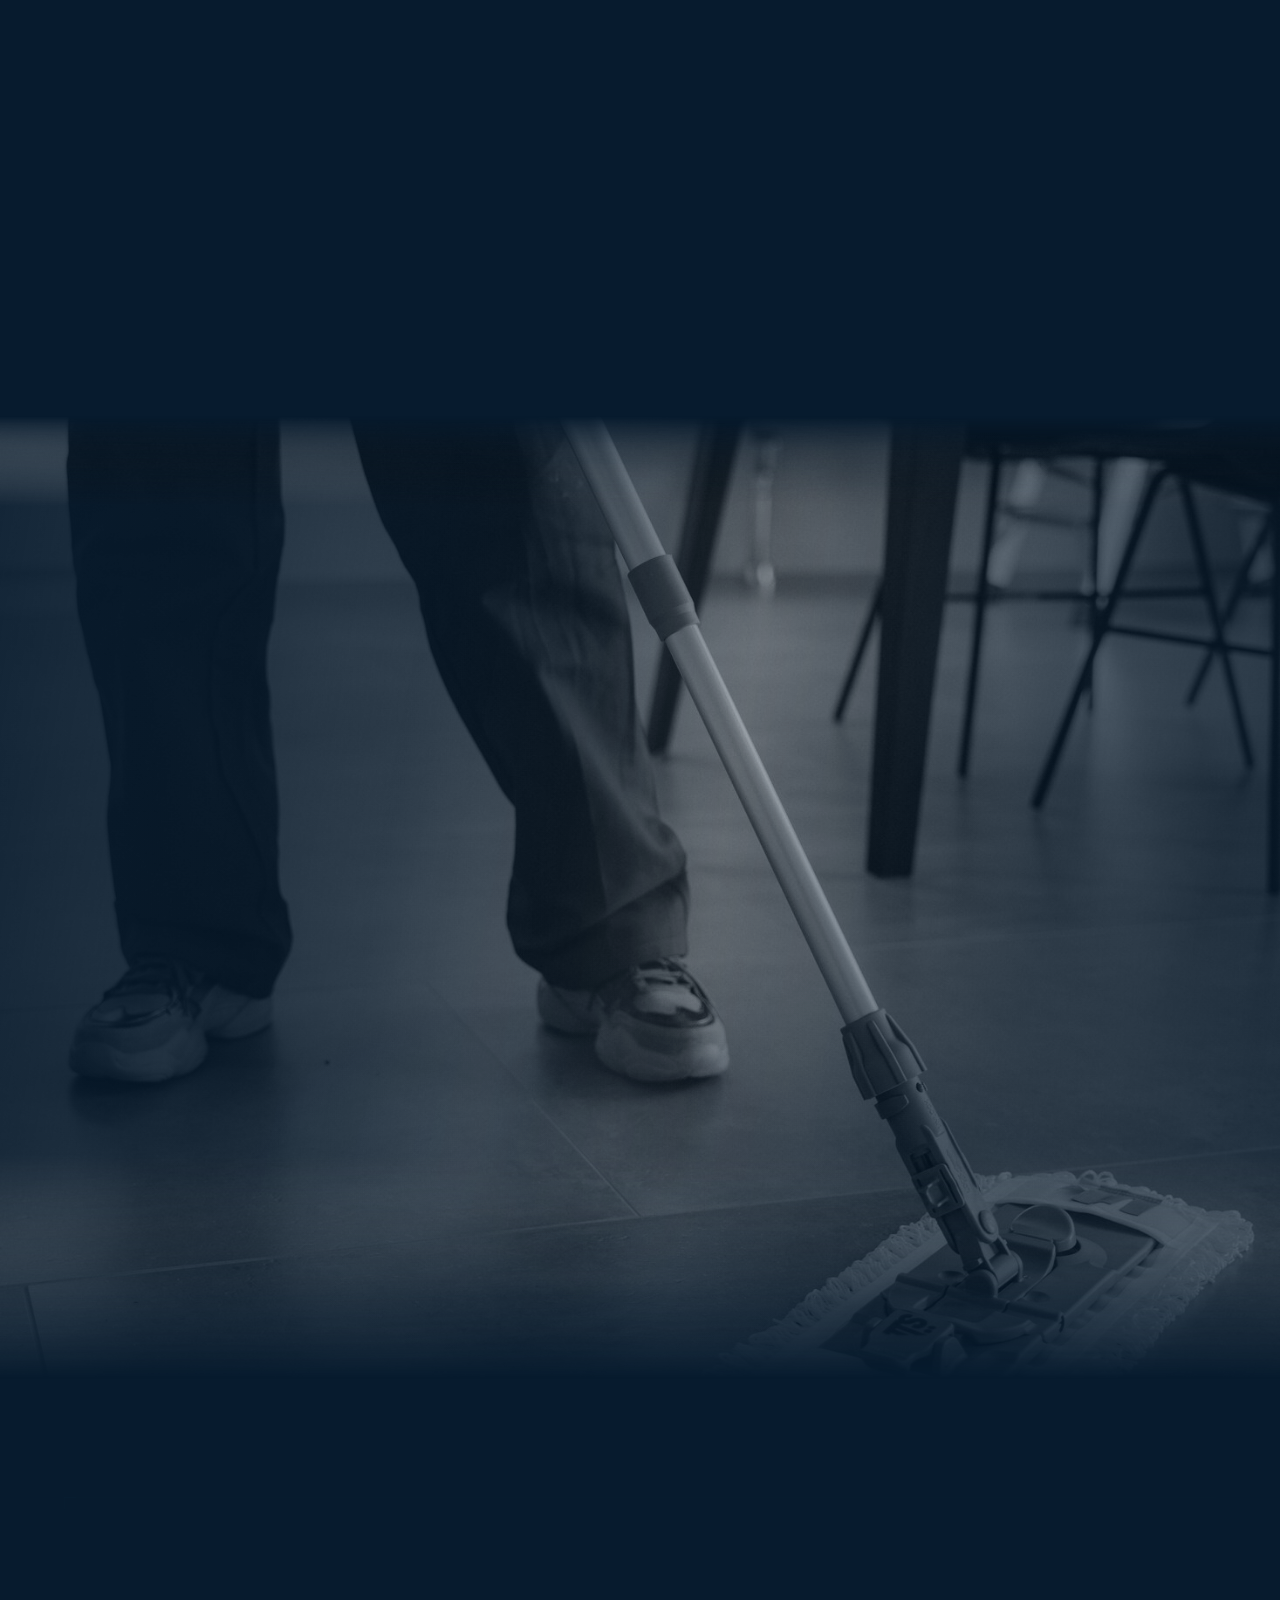
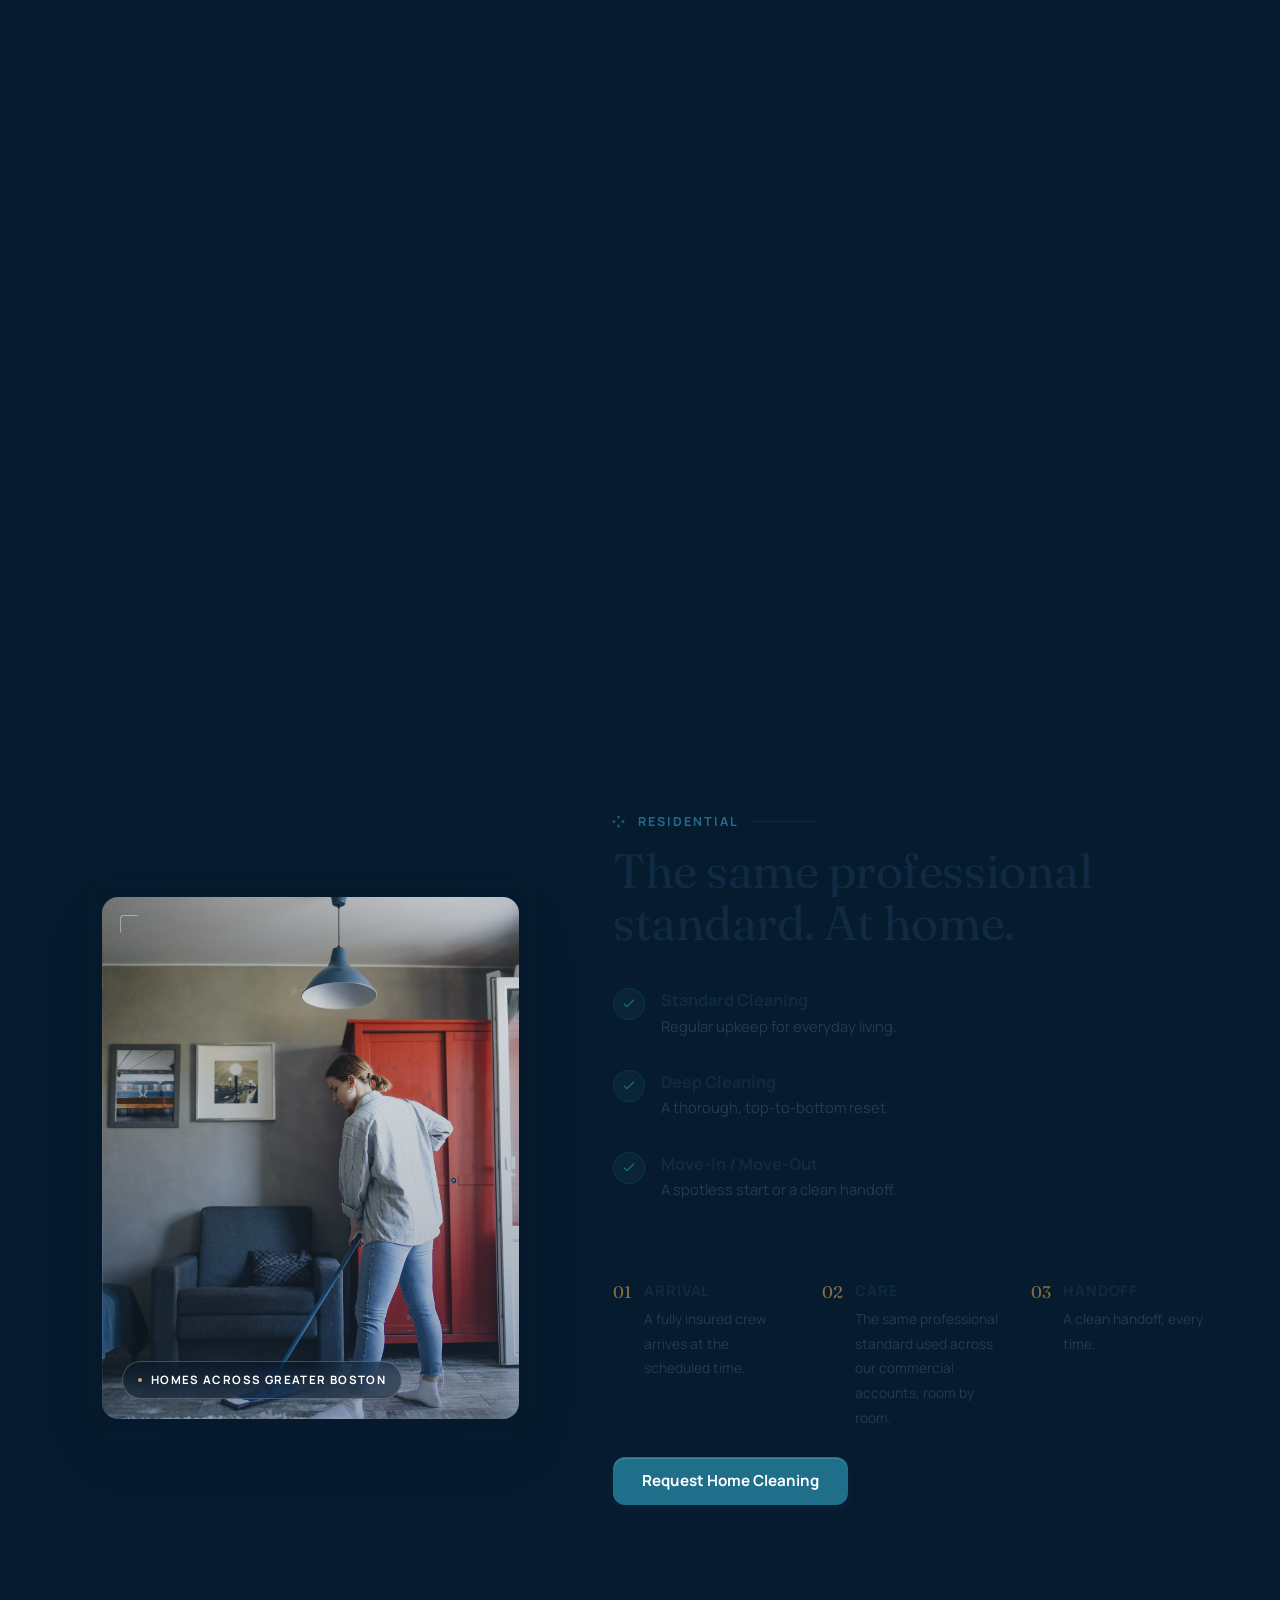
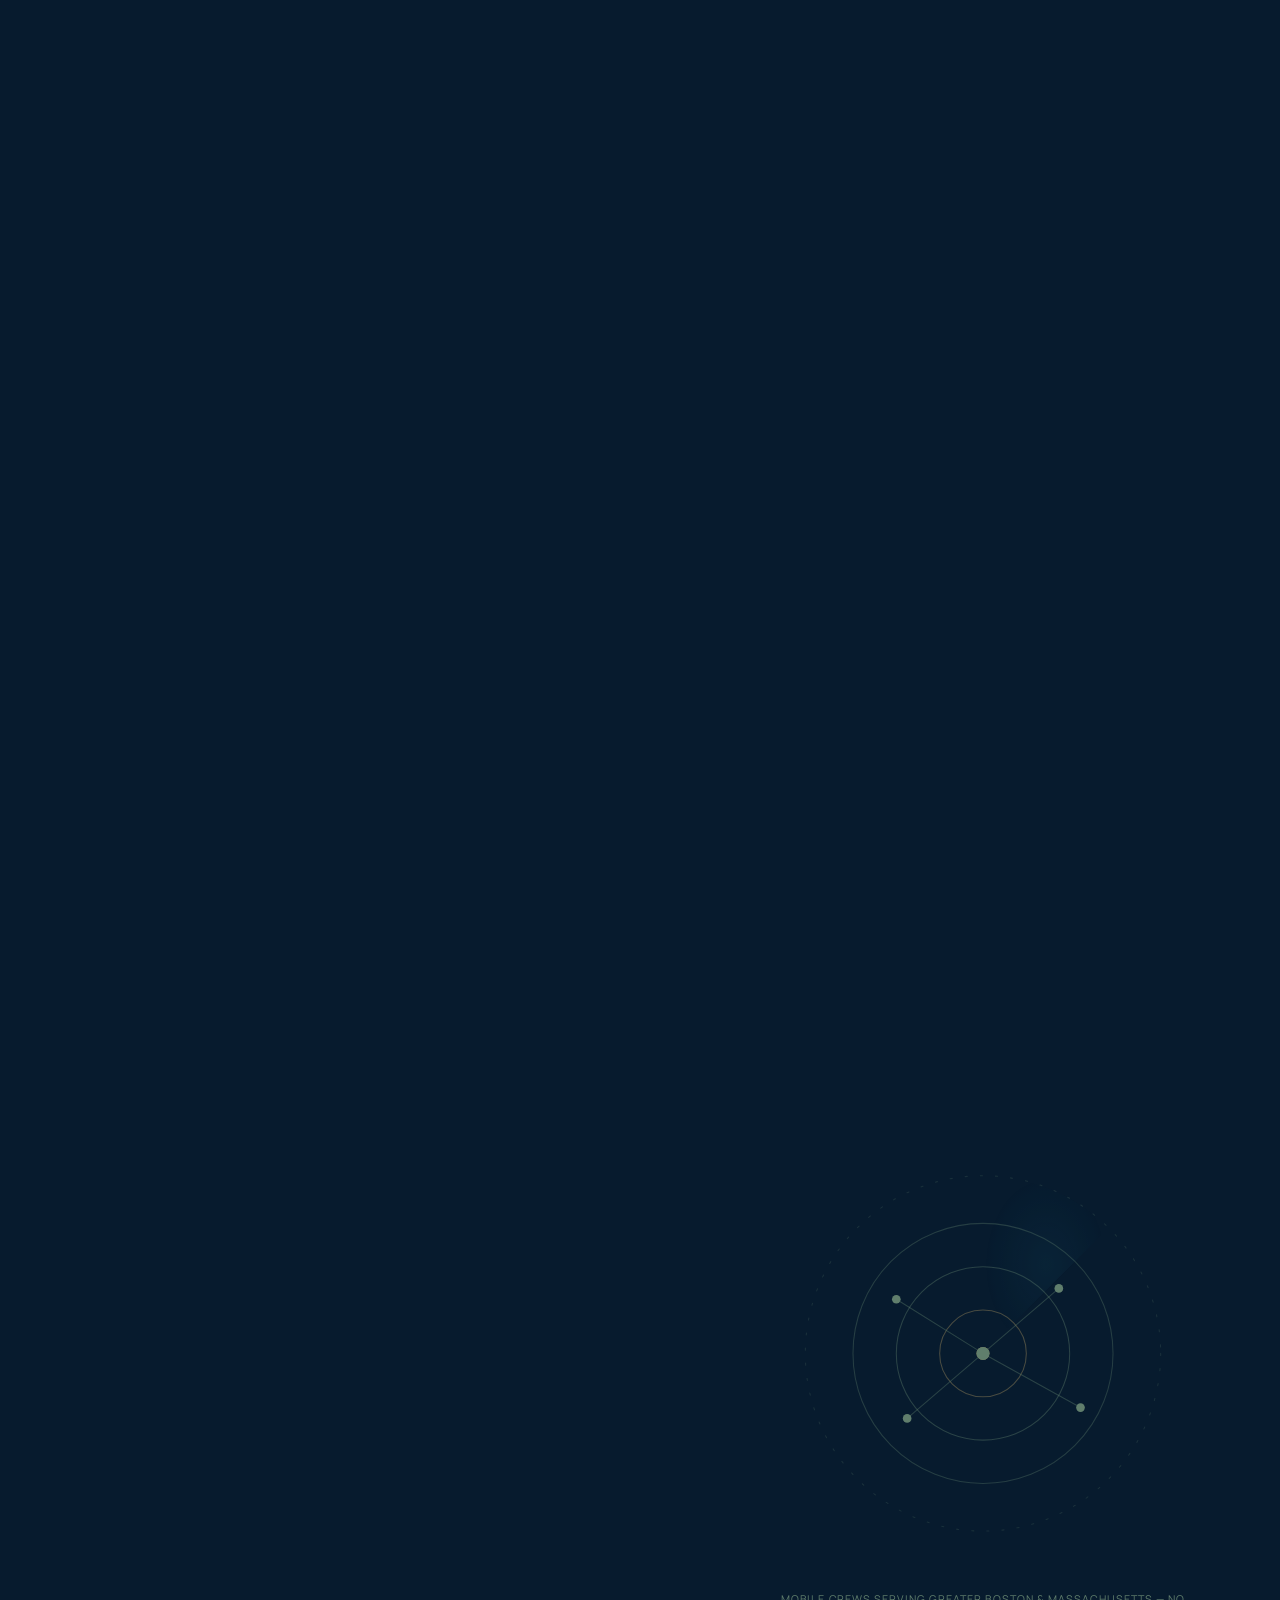
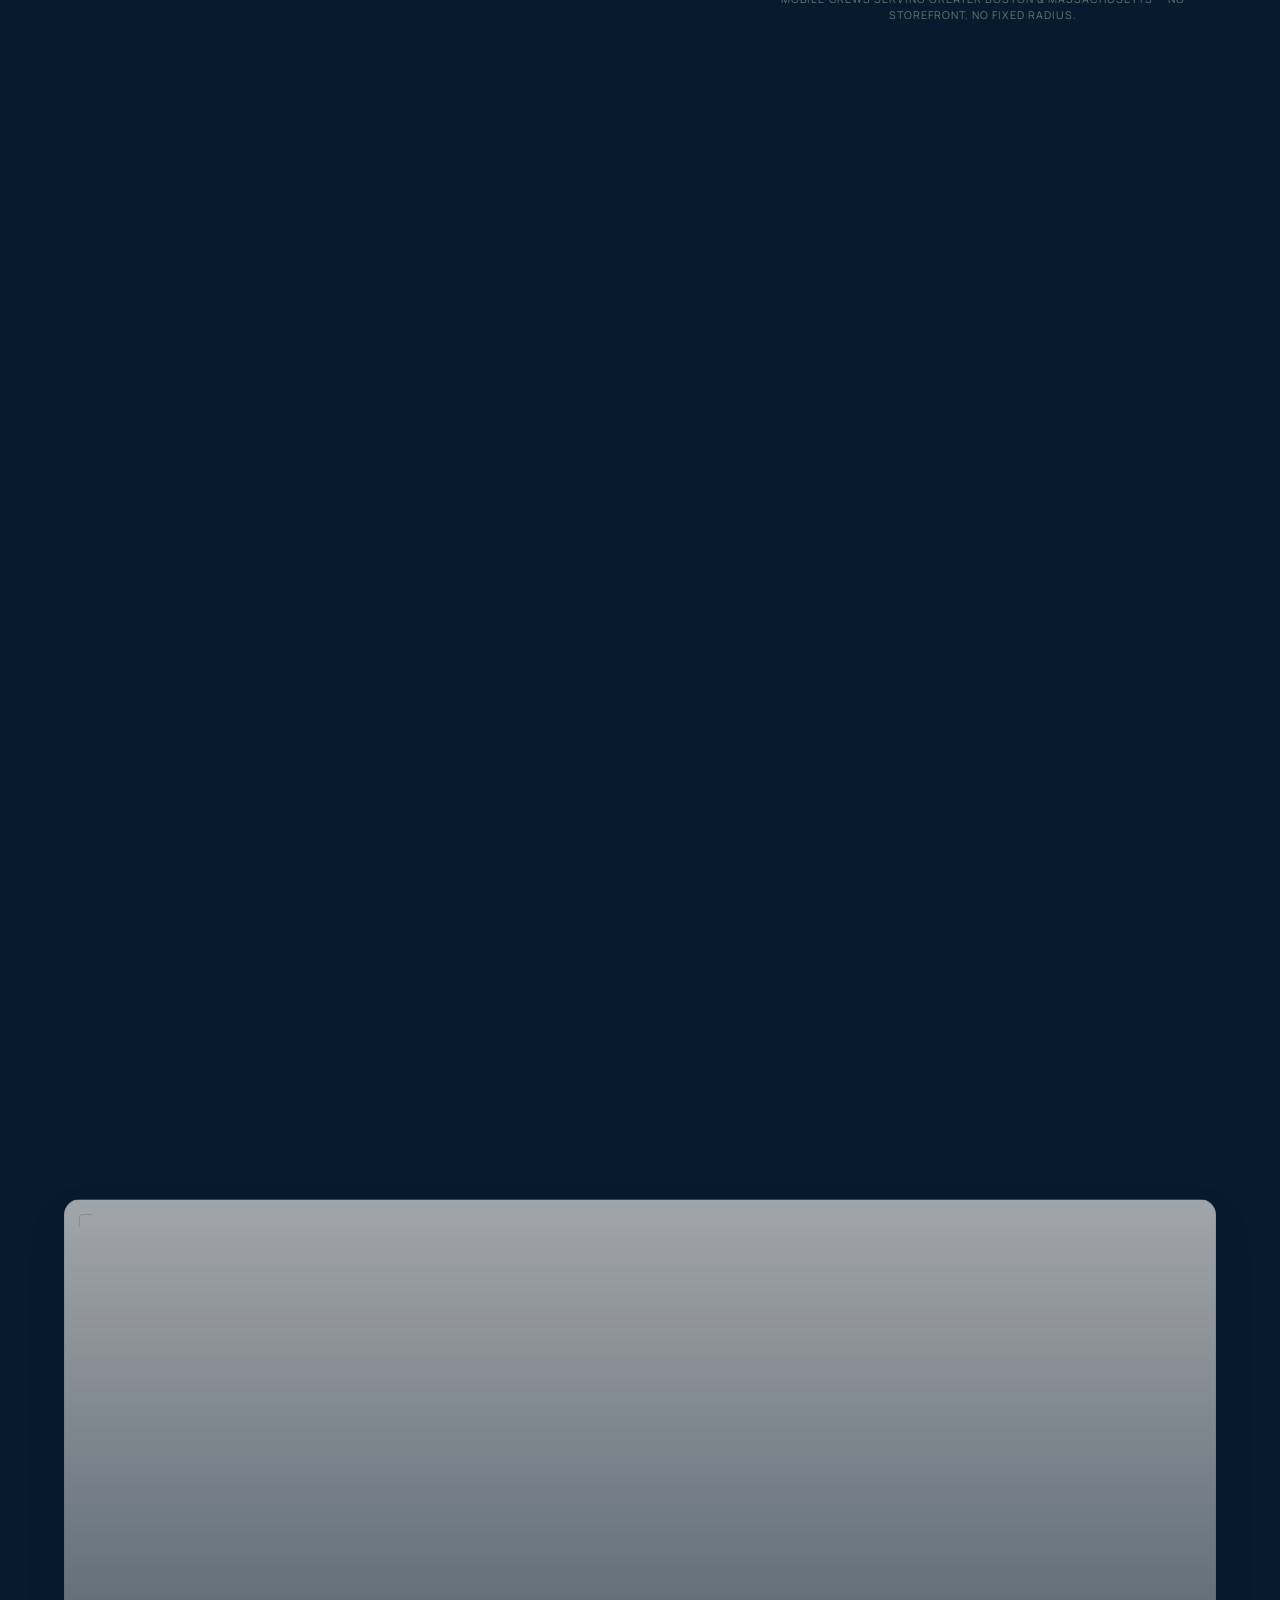
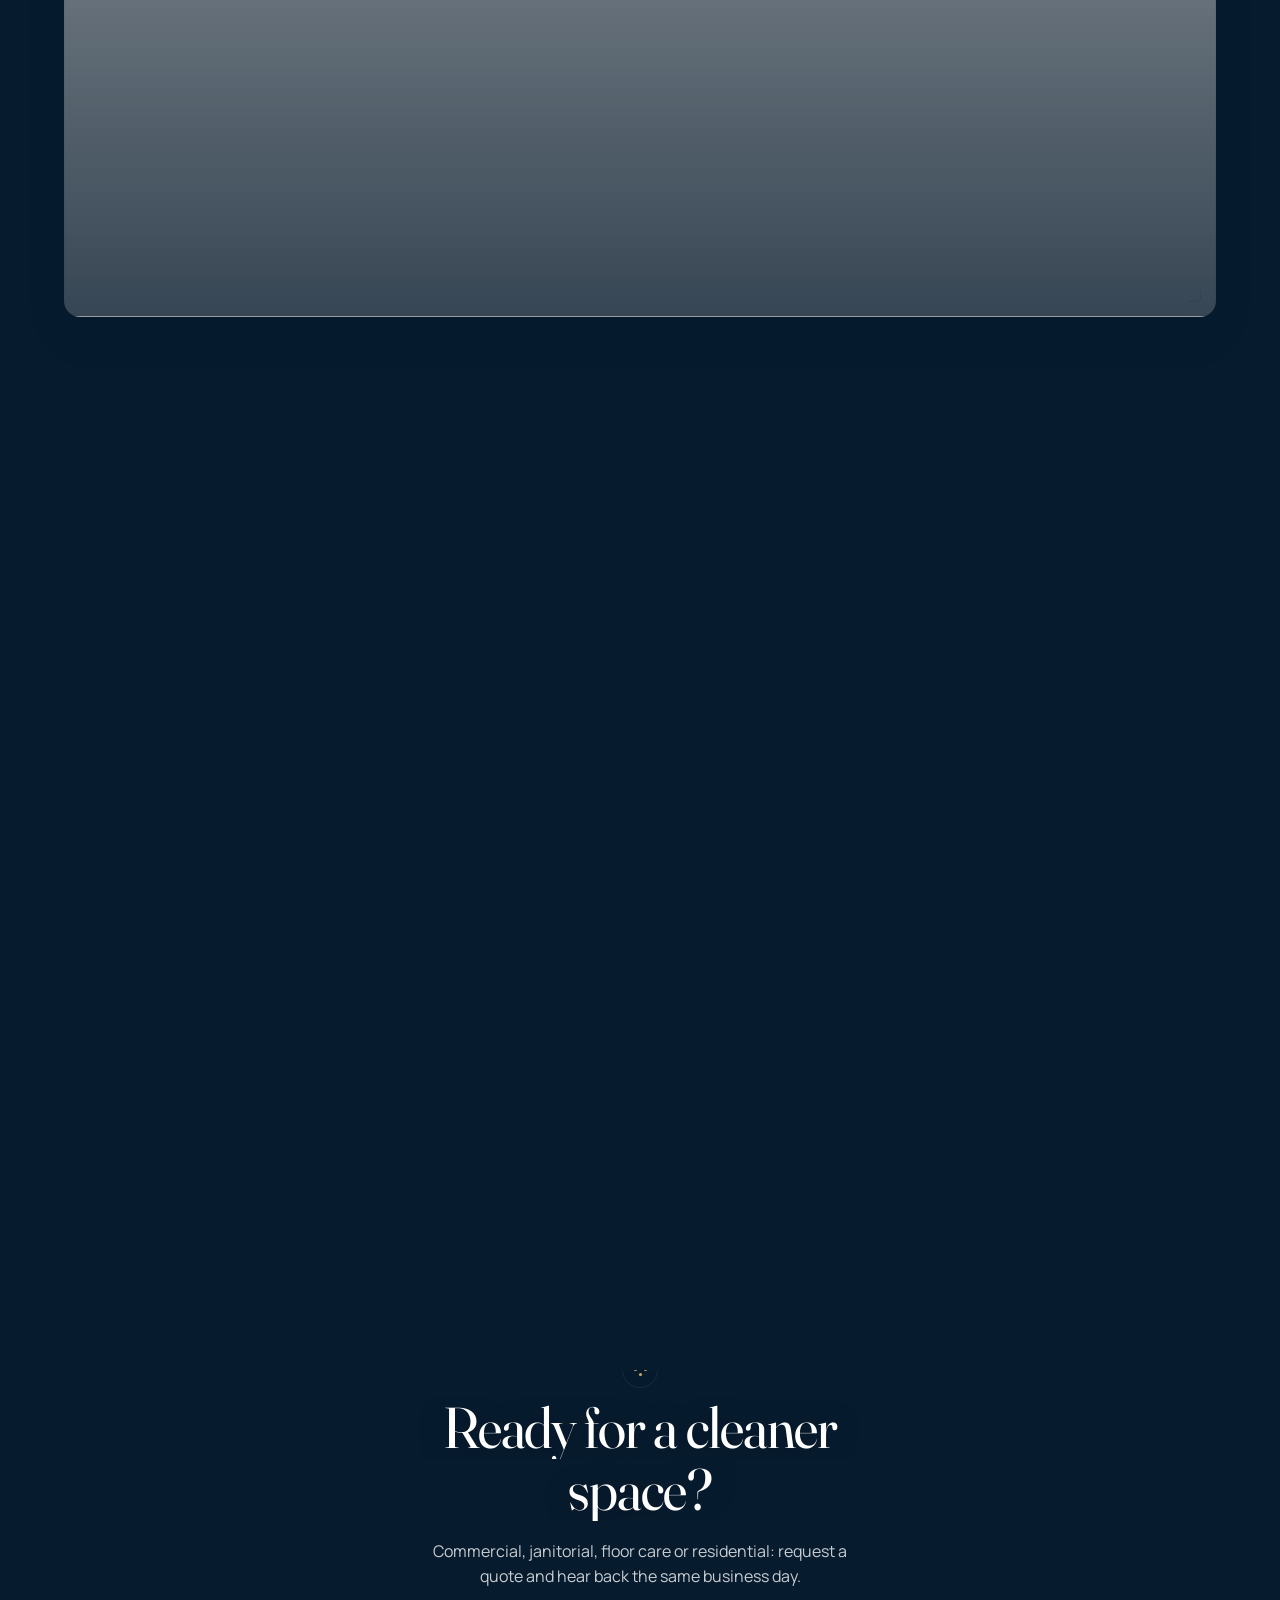
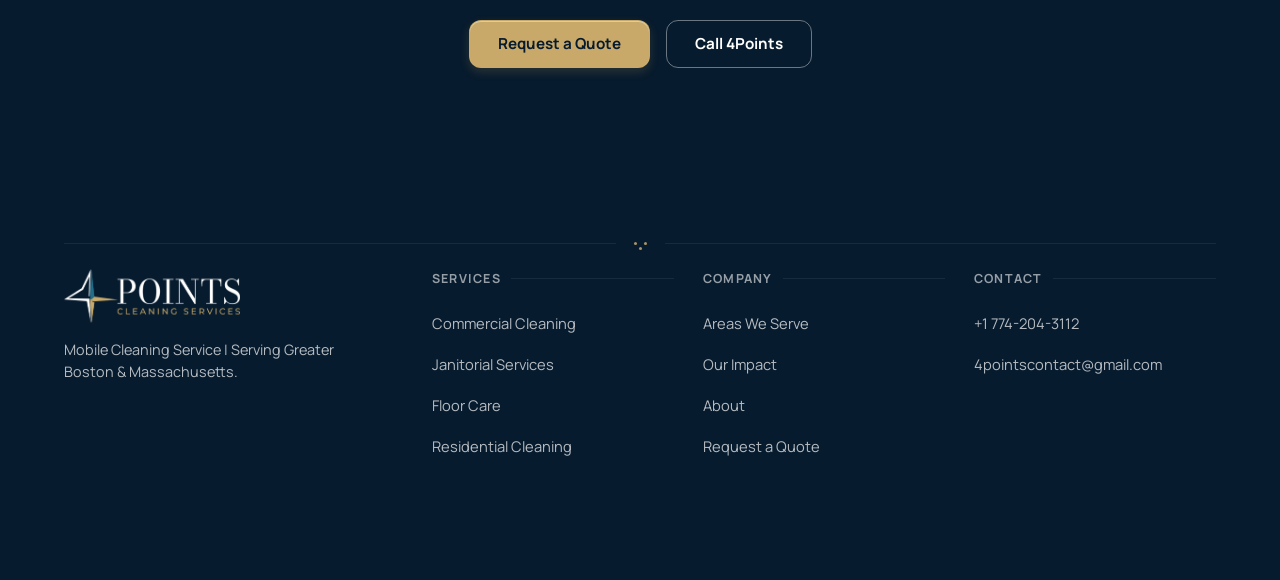
==== commit 2c01c48d: "save" ====
--- a/index.html
+++ b/index.html
@@ -297,7 +297,22 @@
           <h2>Built for businesses that can't compromise on clean.</h2>
         </div>
 
-        <div class="services-grid">
+        <div class="services-nav" data-services-nav role="group" aria-label="Services navigation">
+          <button class="btn-nav" type="button" data-services-prev aria-label="Previous services"
+            aria-controls="services-track">
+            <svg class="icon" viewBox="0 0 24 24" aria-hidden="true">
+              <path d="M15 6l-6 6 6 6" />
+            </svg>
+          </button>
+          <button class="btn-nav" type="button" data-services-next aria-label="Next services"
+            aria-controls="services-track">
+            <svg class="icon" viewBox="0 0 24 24" aria-hidden="true">
+              <path d="M9 6l6 6-6 6" />
+            </svg>
+          </button>
+        </div>
+
+        <div class="services-grid" id="services-track" role="region" aria-label="Services" tabindex="0">
           <article class="service-card is-commercial" data-service-card data-reveal="scale"
             style="--img-commercial:url('assets/images/commercial-cleaning.jpg')">
             <div class="card-media"></div>
@@ -432,6 +447,42 @@
                 </dl>
               </div>
               <span class="card-cta">Request Post-Construction <svg class="icon" viewBox="0 0 24 24"
+                  style="width:14px;height:14px">
+                  <path d="M5 12h14M13 6l6 6-6 6" />
+                </svg></span>
+            </div>
+          </article>
+
+          <article class="service-card is-window" data-service-card data-reveal="scale"
+            style="--img-window:url('assets/images/window-cleaning.jpg')">
+            <div class="card-media"></div>
+            <button class="card-toggle" type="button" data-service-toggle aria-label="Show window cleaning details">
+              <svg class="icon" viewBox="0 0 24 24">
+                <path d="M12 5v14M5 12h14" />
+              </svg>
+            </button>
+            <div class="card-body">
+              <span class="card-tag">Specialized</span>
+              <h3>Window Cleaning</h3>
+              <div class="card-more">
+                <p>Streak-free interior and exterior glass for storefronts, offices and homes, scheduled around your
+                  business hours.</p>
+                <ul>
+                  <li>Interior &amp; Exterior Glass</li>
+                  <li>Frames &amp; Sills</li>
+                  <li>Storefront Windows</li>
+                  <li>Screen Cleaning</li>
+                </ul>
+                <dl class="spec-list card-specs">
+                  <dt>Frequency</dt>
+                  <dd>Monthly · Quarterly · One-time</dd>
+                  <dt>Access</dt>
+                  <dd>Ground level &amp; reachable upper floors</dd>
+                  <dt>Coverage</dt>
+                  <dd>Greater Boston &amp; Massachusetts</dd>
+                </dl>
+              </div>
+              <span class="card-cta">Request Window Cleaning <svg class="icon" viewBox="0 0 24 24"
                   style="width:14px;height:14px">
                   <path d="M5 12h14M13 6l6 6-6 6" />
                 </svg></span>
@@ -1315,6 +1366,43 @@
     </div>
   </section>
 
+  <section class="m-cover" data-service-cover="window" role="dialog" aria-modal="true" aria-label="Window Cleaning"
+    aria-hidden="true" inert>
+    <div class="m-cover-media" style="--cover-img:url('assets/images/window-cleaning.jpg')">
+      <div class="m-cover-bar">
+        <button type="button" class="m-cover-back" data-service-cover-close aria-label="Back to Services">
+          <svg class="icon" viewBox="0 0 24 24" aria-hidden="true">
+            <path d="M15 6l-6 6 6 6" />
+          </svg>
+        </button>
+        <span>Window Cleaning</span>
+      </div>
+    </div>
+    <div class="m-cover-body">
+      <span class="card-tag">Specialized</span>
+      <h2>Window Cleaning</h2>
+      <p>Streak-free interior and exterior glass for storefronts, offices and homes, scheduled around your business
+        hours.</p>
+      <ul class="m-cover-list">
+        <li>Interior &amp; Exterior Glass</li>
+        <li>Frames &amp; Sills</li>
+        <li>Storefront Windows</li>
+        <li>Screen Cleaning</li>
+      </ul>
+      <dl class="spec-list">
+        <dt>Frequency</dt>
+        <dd>Monthly · Quarterly · One-time</dd>
+        <dt>Access</dt>
+        <dd>Ground level &amp; reachable upper floors</dd>
+        <dt>Coverage</dt>
+        <dd>Greater Boston &amp; Massachusetts</dd>
+      </dl>
+    </div>
+    <div class="m-cover-cta">
+      <a class="btn btn-champagne" href="#quote" data-service-cover-close>Request Window Cleaning</a>
+    </div>
+  </section>
+
   <script type="module" src="script.js?v=84a3bf532bde"></script>
 </body>
 
--- a/style.css
+++ b/style.css
@@ -2024,16 +2024,99 @@
       color: #fff;
     }
 
+    /* the nav row now carries most of the distance down to the reel */
+    .services .section-head {
+      margin-bottom: clamp(20px, 2.6vw, 30px);
+    }
+
+    /* The arrows are an accelerator, never the only way through: the track is a
+       native scroller, so wheel, trackpad, swipe and keyboard already work.
+       initServicesCarousel() hides this row outright when nothing overflows. */
+    .services-nav {
+      display: flex;
+      justify-content: flex-end;
+      gap: 10px;
+      margin: 0 0 clamp(16px, 2.4vw, 24px);
+    }
+
+    .services-nav[hidden] {
+      display: none;
+    }
+
+    /* Services sits on the dark canvas, so this follows .card-toggle's palette
+       rather than .t-nav-btn's, which is drawn for a paper ground. */
+    .btn-nav {
+      width: 48px;
+      height: 48px;
+      padding: 0;
+      border: 1px solid var(--line-dark);
+      border-radius: 50%;
+      display: grid;
+      place-items: center;
+      color: #fff;
+      background: rgba(255, 255, 255, .08);
+      backdrop-filter: blur(8px);
+      -webkit-backdrop-filter: blur(8px);
+      cursor: pointer;
+      transition: transform var(--dur-fast) var(--ease), background var(--dur-fast) var(--ease), border-color var(--dur-fast) var(--ease), opacity var(--dur-fast) var(--ease);
+    }
+
+    .btn-nav .icon {
+      width: 20px;
+      height: 20px;
+    }
+
+    @media (hover: hover) {
+      .btn-nav:hover {
+        border-color: var(--champagne);
+        background: rgba(255, 255, 255, .16);
+        transform: translateY(-2px);
+      }
+    }
+
+    .btn-nav:active {
+      transform: translateY(0) scale(.94);
+    }
+
+    .btn-nav:focus-visible {
+      outline: 3px solid var(--line-gold);
+      outline-offset: 3px;
+    }
+
+    .btn-nav:disabled {
+      opacity: .35;
+      pointer-events: none;
+    }
+
+    /* A horizontal reel, not a fixed grid: how many services exist is no longer
+       a constant of the layout. Every breakpoint sets only the two tokens below,
+       so a sixth card costs nothing. */
     .services-grid {
-      display: grid;
-      grid-template-columns: repeat(2, minmax(0, 1fr));
-      grid-template-rows: repeat(2, minmax(0, 1fr));
-      gap: 24px;
+      --services-gap: 24px;
+      --services-card-w: calc(50% - (var(--services-gap) / 2));
+      display: flex;
+      gap: var(--services-gap);
       margin-top: 8px;
+      overflow-x: auto;
+      scroll-snap-type: x mandatory;
+      scroll-behavior: smooth;
+      /* overflow-x on one axis forces the other to `auto`, so the card's own
+         drop shadow would be clipped and raise a vertical scrollbar. The track
+         carries the shadow's room as padding and gives the space back below. */
+      padding-block: 6px 34px;
+      margin-bottom: -28px;
+      scrollbar-width: none;
+      -ms-overflow-style: none;
+    }
+
+    .services-grid::-webkit-scrollbar {
+      display: none;
     }
 
     .service-card {
       position: relative;
+      flex: 0 0 var(--services-card-w);
+      scroll-snap-align: start;
       border-radius: var(--radius-lg);
       overflow: hidden;
       color: #fff;
@@ -2087,7 +2170,6 @@
     }
 
     .service-card.is-commercial {
-      grid-row: auto;
       min-height: 420px;
     }
 
@@ -2123,6 +2205,11 @@
     .service-card.is-post-construction .card-media {
       background-image: linear-gradient(190deg, rgba(200, 169, 106, .12), rgba(7, 27, 46, .9)), var(--img-post-construction);
       background-color: var(--petrol-deep);
+    }
+
+    .service-card.is-window .card-media {
+      background-image: linear-gradient(190deg, rgba(31, 111, 139, .12), rgba(7, 27, 46, .9)), var(--img-window);
+      background-color: var(--petrol);
     }
 
     .card-body {
@@ -4938,14 +5025,10 @@
    19. RESPONSIVE
    ========================================================= */
     @media (max-width:1200px) {
+      /* two cards no longer fit side by side, so the reel shows one and a
+         half: the cut edge is what tells the reader there is more to the right */
       .services-grid {
-        grid-template-columns: 1fr;
-        grid-template-rows: none;
-      }
-
-      .service-card.is-commercial {
-        grid-row: auto;
-        min-height: 480px;
+        --services-card-w: 68%;
       }
 
       /* between the desktop nav and the hamburger the header ran past its
@@ -5228,8 +5311,10 @@
         --tabbar-h: calc(56px + env(safe-area-inset-bottom));
       }
 
-      /* The document remains the only scroller. Cards offer soft landing
-         points below the fixed header, but never trap a swipe inside Services. */
+      /* The document remains the only vertical scroller. Services is now the one
+         exception: its track scrolls sideways, which makes it the cards' nearest
+         scroll container, so they answer to its x-snap and no longer to the
+         document's y-snap. Their landing points moved axis, they did not vanish. */
       @media (prefers-reduced-motion: no-preference) {
         html {
           scroll-snap-type: y proximity;
@@ -5241,8 +5326,6 @@
         }
 
         .services-grid .service-card {
-          scroll-snap-align: start;
-          scroll-snap-stop: normal;
           z-index: 0;
         }
 
@@ -5763,19 +5846,16 @@
         line-height: 1.62;
       }
 
-      /* ---------- 07. SERVICES — hierarchy that states the priority ---------- */
+      /* ---------- 07. SERVICES — one reel, swiped ---------- */
       .services-grid {
-        gap: 16px;
-      }
-
+        --services-gap: 16px;
+      }
+
+      /* every card is now the same size by construction: in a row they share a
+         height, and the reel gives each one the same share of the screen */
       .service-card {
         border-radius: var(--radius-md);
-        min-height: 250px;
-      }
-
-      /* the priority focus gets the format to match */
-      .service-card.is-commercial {
-        min-height: 470px;
+        min-height: 420px;
       }
 
       .service-card::after {
@@ -7220,30 +7300,15 @@
          the per-section rules above at equal specificity.
          ========================================================= */
 
-      /* ---------- 07. SERVICES — a catalogue, read top to bottom ----------
-         Commercial keeps the dominant format; the other three settle into an
-         even, browsable rank below it. The "+" stops promising an accordion
-         and becomes a disclosure chevron, because tapping now opens a page. */
+      /* ---------- 07. SERVICES — a reel, swiped left to right ----------
+         The old vertical rank named .is-floor, .is-residential and
+         .is-post-construction one by one, which is why a fifth service could not
+         join it. Every card now takes the same slice of the screen, so the list
+         is open-ended. The "+" is still a disclosure chevron, because tapping
+         a card still opens a page. */
       .services-grid {
-        gap: 14px;
-      }
-
-      .service-card.is-floor,
-      .service-card.is-residential,
-      .service-card.is-post-construction {
-        min-height: 186px;
-      }
-
-      .service-card.is-floor .card-body,
-      .service-card.is-residential .card-body,
-      .service-card.is-post-construction .card-body {
-        padding: 18px 62px 18px 20px;
-      }
-
-      .service-card.is-floor .card-body h3,
-      .service-card.is-residential .card-body h3,
-      .service-card.is-post-construction .card-body h3 {
-        font-size: 1.32rem;
+        --services-gap: 14px;
+        --services-card-w: 85vw;
       }
 
       .card-toggle {
@@ -7506,13 +7571,14 @@
    re-framed by compressing space, never by cropping, clipping or shrinking
    what it has to say.
 
-   WHY THIS BREAKPOINT. 1200px is where `.services-grid` collapses to a single
-   column (§19). Below it the asymmetric desktop composition does not exist, so
-   the scene system has nothing to frame. `min-height: 640px` keeps it away
-   from window shapes where a full-viewport chapter would be absurd. The block
-   lives last in the file so it wins by source order over the base rules for
-   `.section`, `.hero`, `.floorcare` and `[id]`, which share its specificity —
-   and it can never reach the Mobile Edition, whose range is disjoint.
+   WHY THIS BREAKPOINT. 1200px is where the services reel stops showing two
+   cards side by side (§19). Below it the asymmetric desktop composition does
+   not exist, so the scene system has nothing to frame. `min-height: 640px`
+   keeps it away from window shapes where a full-viewport chapter would be
+   absurd. The block lives last in the file so it wins by source order over the
+   base rules for `.section`, `.hero`, `.floorcare` and `[id]`, which share its
+   specificity — and it can never reach the Mobile Edition, whose range is
+   disjoint.
    ========================================================= */
     /* Desktop keeps native document scrolling: wheel and trackpad momentum are
        never captured by a service-card snap point. */
@@ -7603,25 +7669,34 @@
       }
 
       /* ---------- SERVICES ----------
-         Section head, then a balanced 2 × 2 card grid. Each service receives
-         the same visual weight and the grid uses the remaining scene height. */
+         Section head, arrows, then the reel. Three rows now, not two: without
+         the third track the nav row would take the 1fr and the cards would be
+         squeezed into an implicit one. */
       .services.scroll-snap-section>.container {
         flex: 1;
         min-height: auto;
         display: grid;
-        grid-template-rows: auto minmax(min-content, 1fr);
+        grid-template-rows: auto auto minmax(min-content, 1fr);
       }
 
       .services .section-head {
+        margin-bottom: clamp(10px, 1.6dvh, 20px);
+      }
+
+      .services-nav {
         margin-bottom: var(--scene-gap);
       }
 
+      /* Pinned to the third row rather than auto-placed: when every card fits,
+         initServicesCarousel() hides the nav outright, and an auto-placed reel
+         would slide up into the `auto` track and collapse to its content height.
+         NB: no `overflow: visible` here either. It would win over the base
+         `overflow-x: auto` and quietly turn the reel back into a static row. */
       .services-grid {
-        grid-template-rows: repeat(2, minmax(max-content, 1fr));
-        gap: clamp(14px, 2.2dvh, 24px);
+        --services-gap: clamp(14px, 2.2dvh, 24px);
+        grid-row: 3;
         margin-top: 0;
         min-height: min-content;
-        overflow: visible;
       }
 
       .service-card,
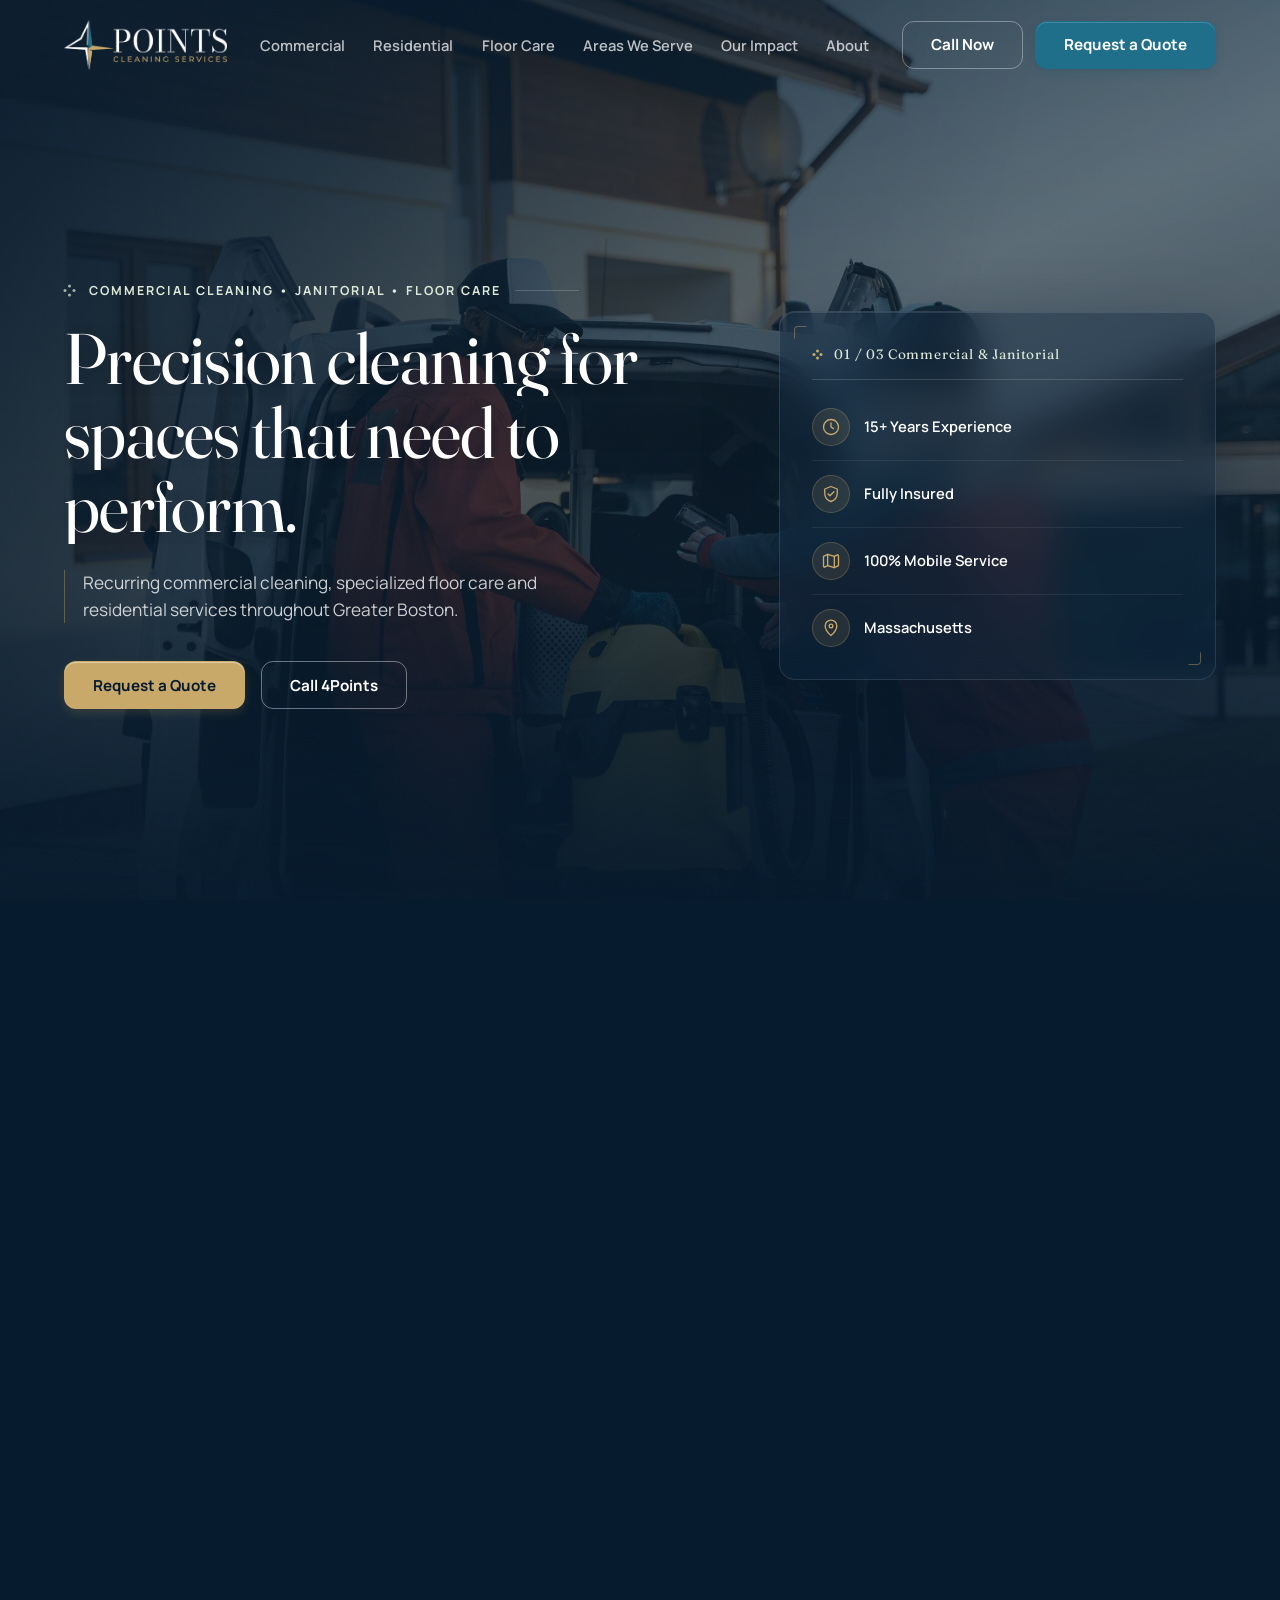
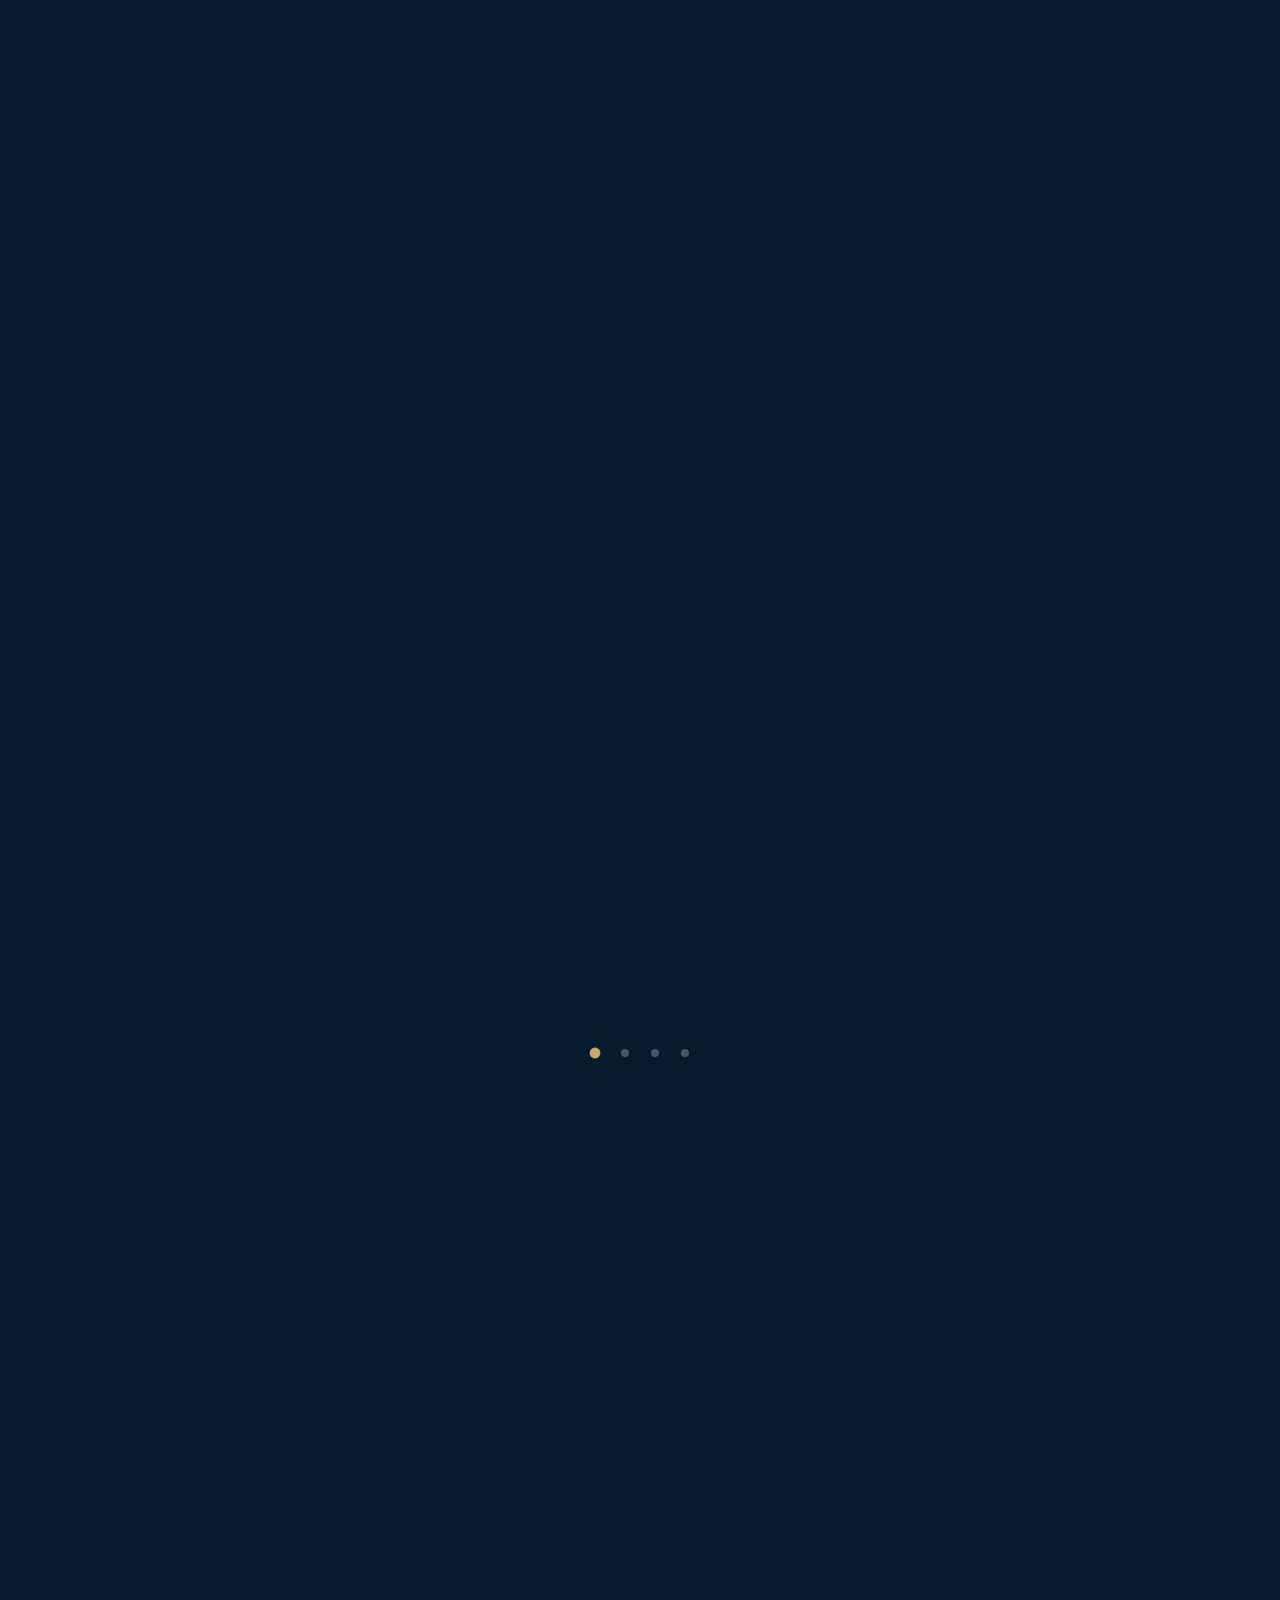
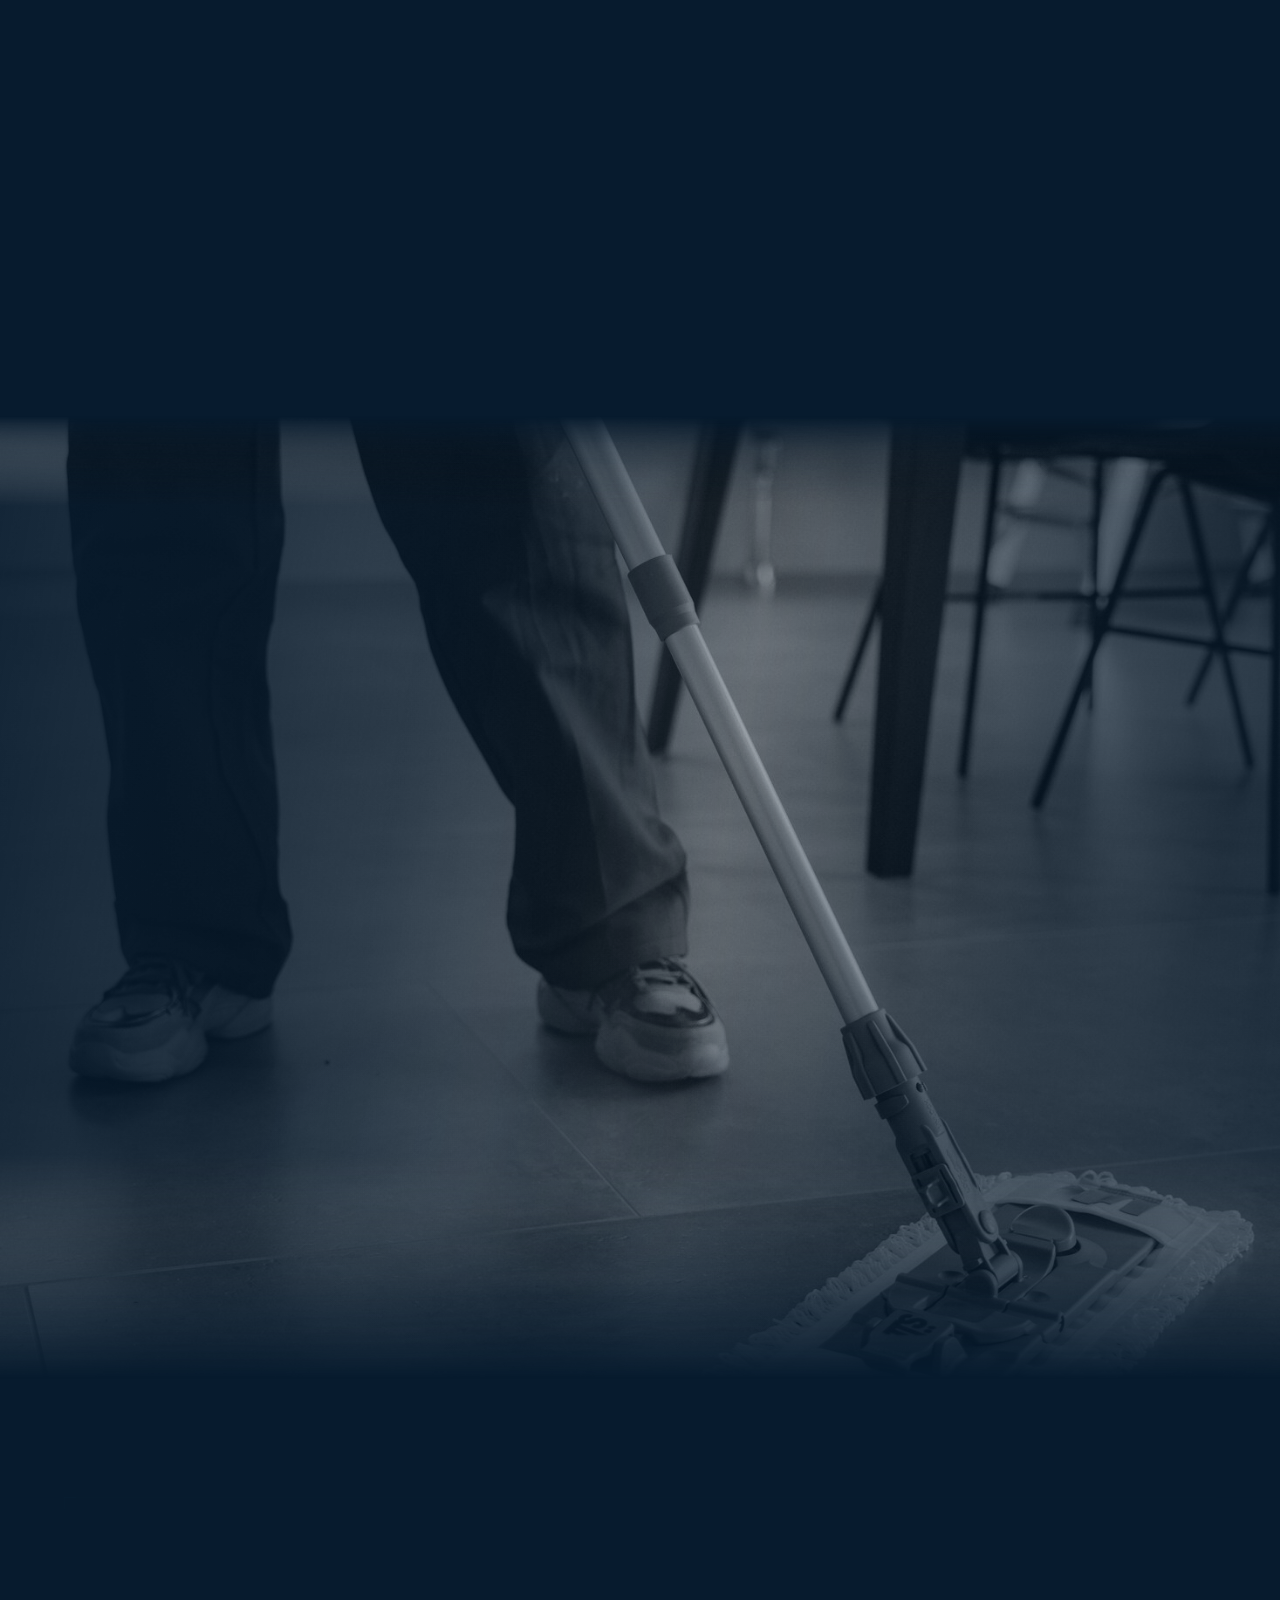
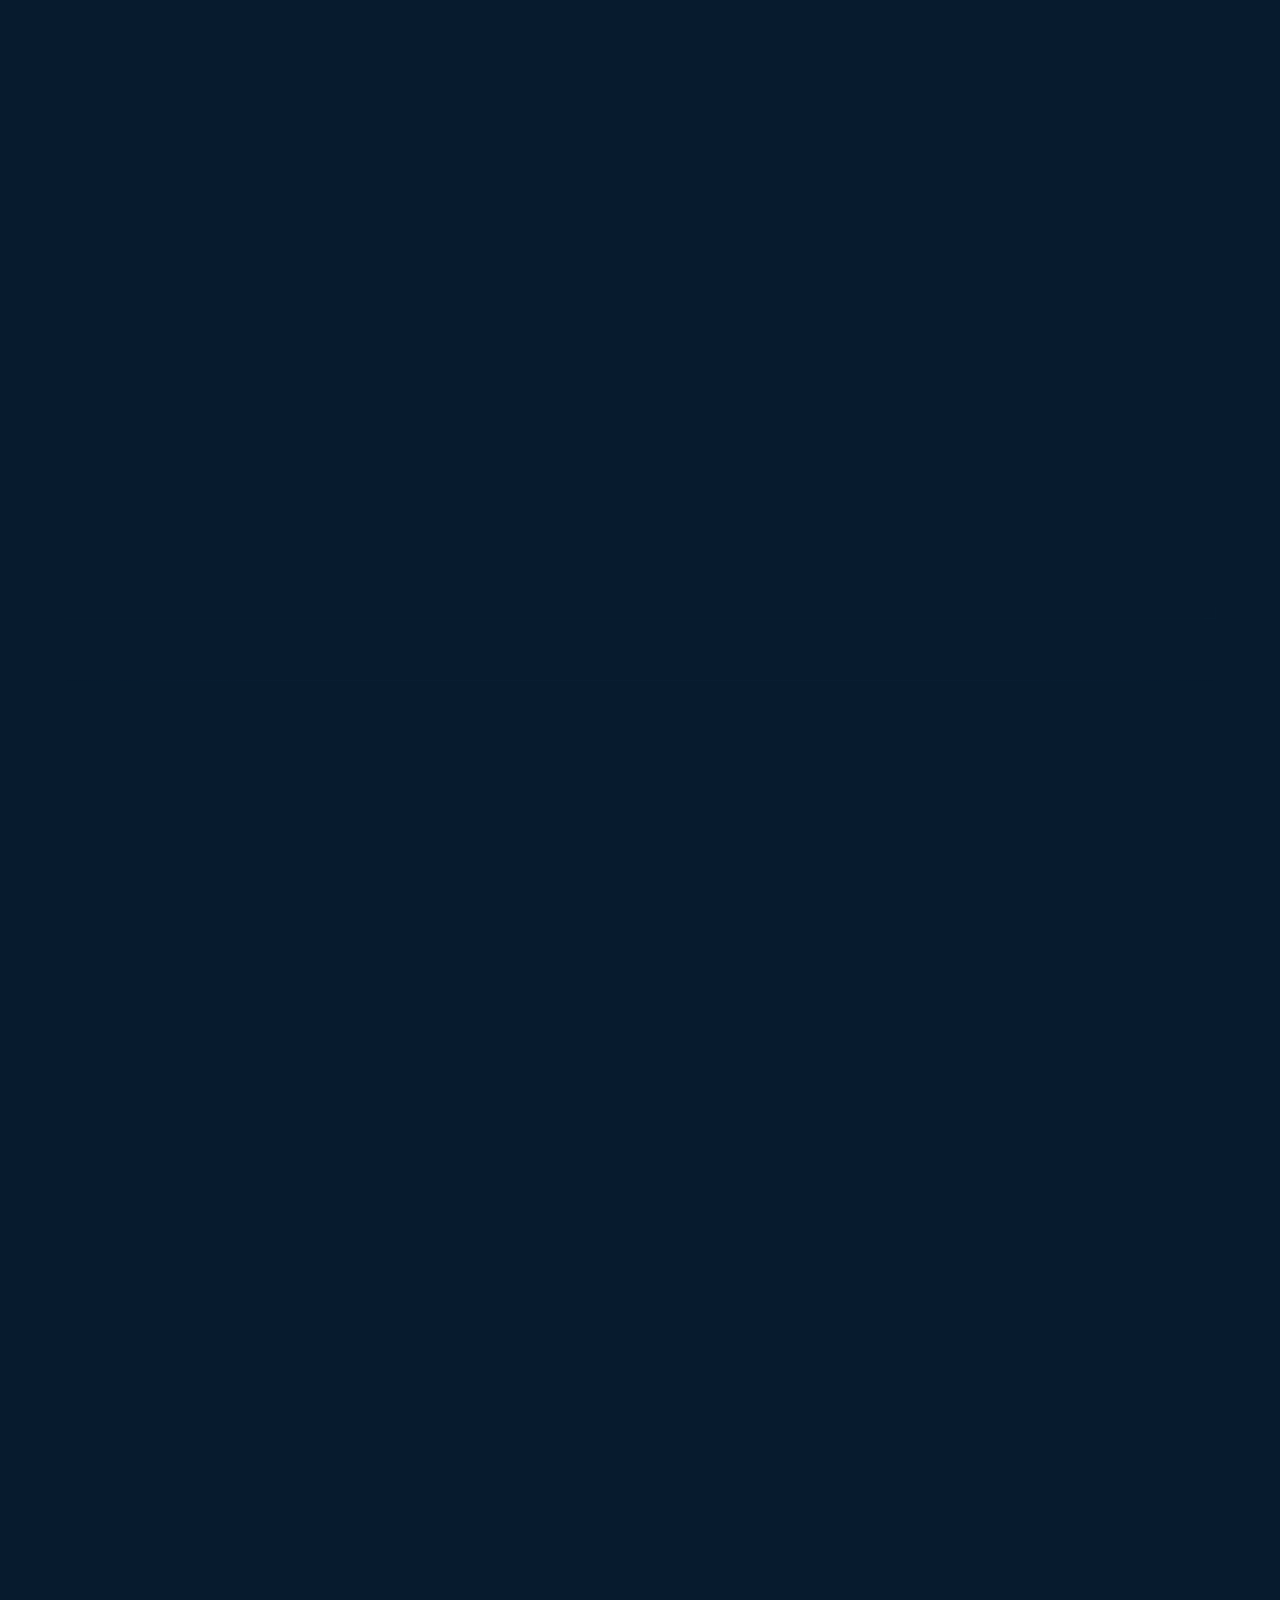
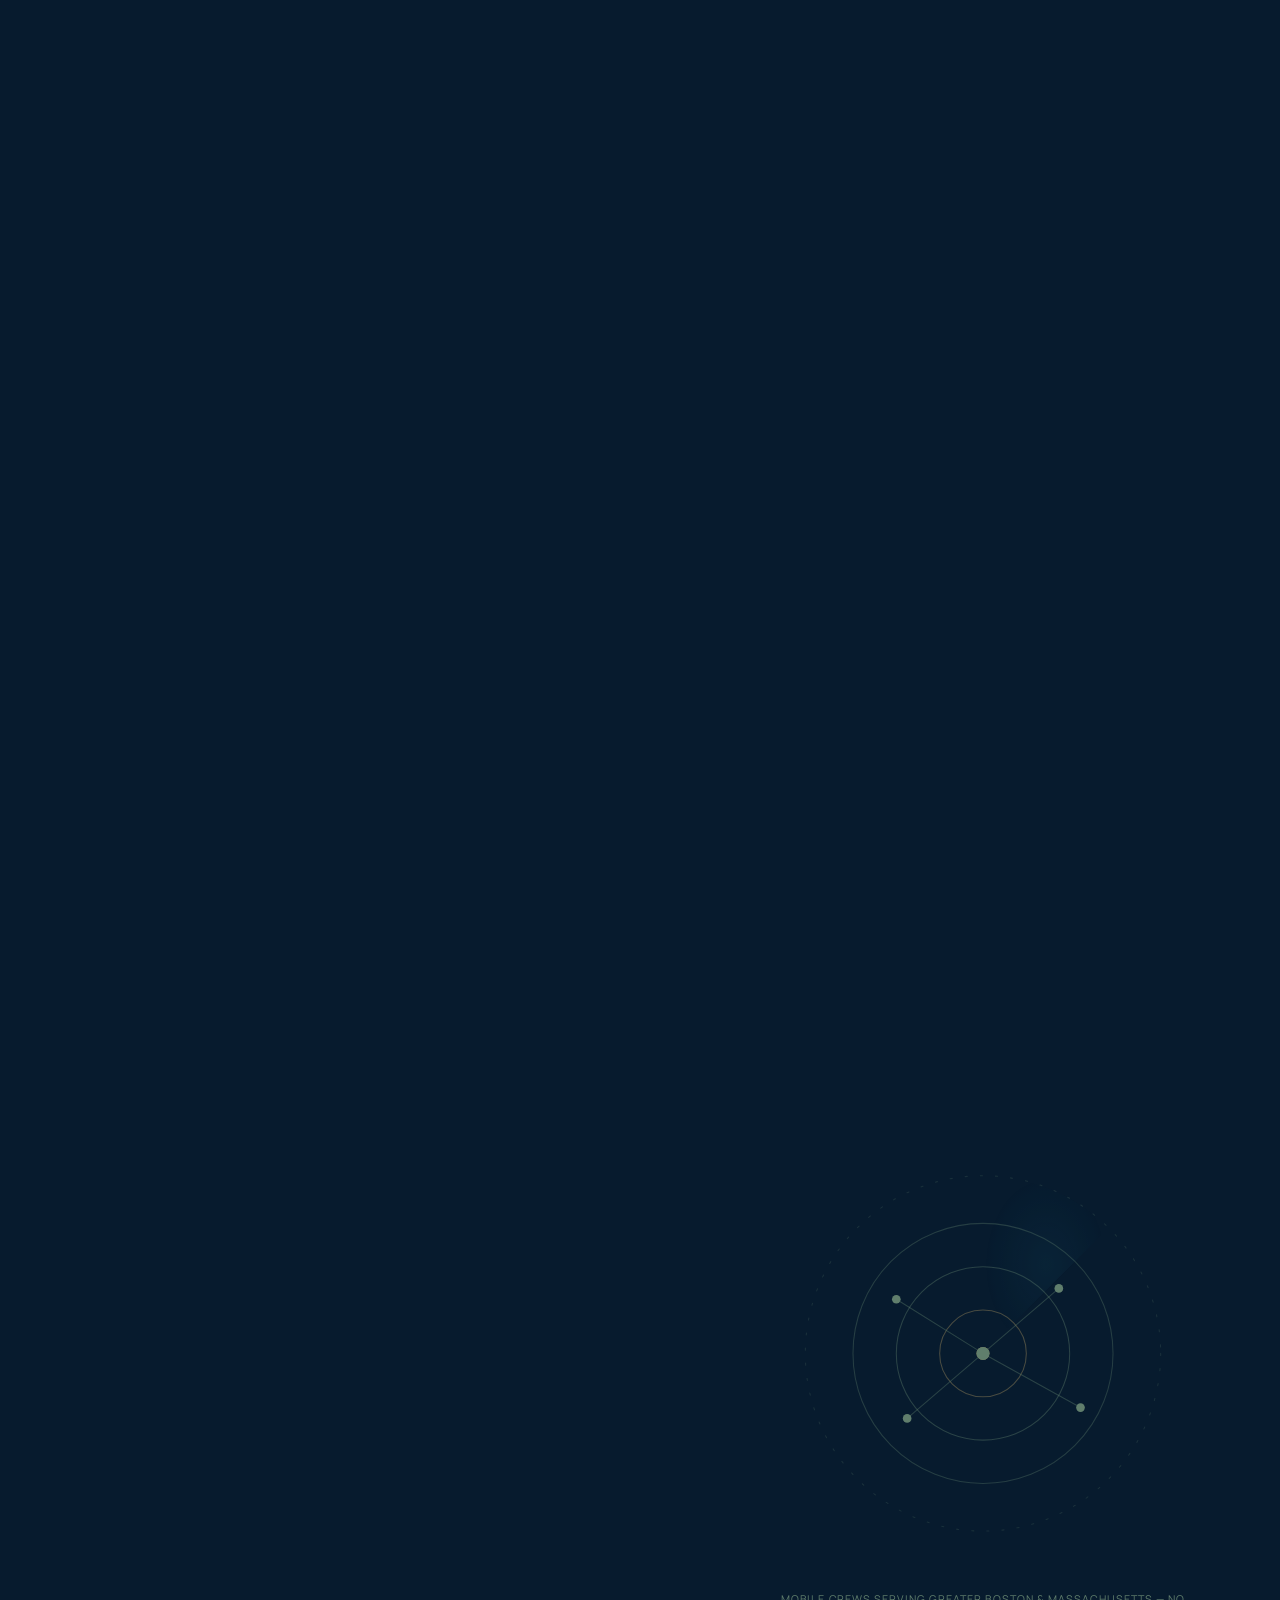
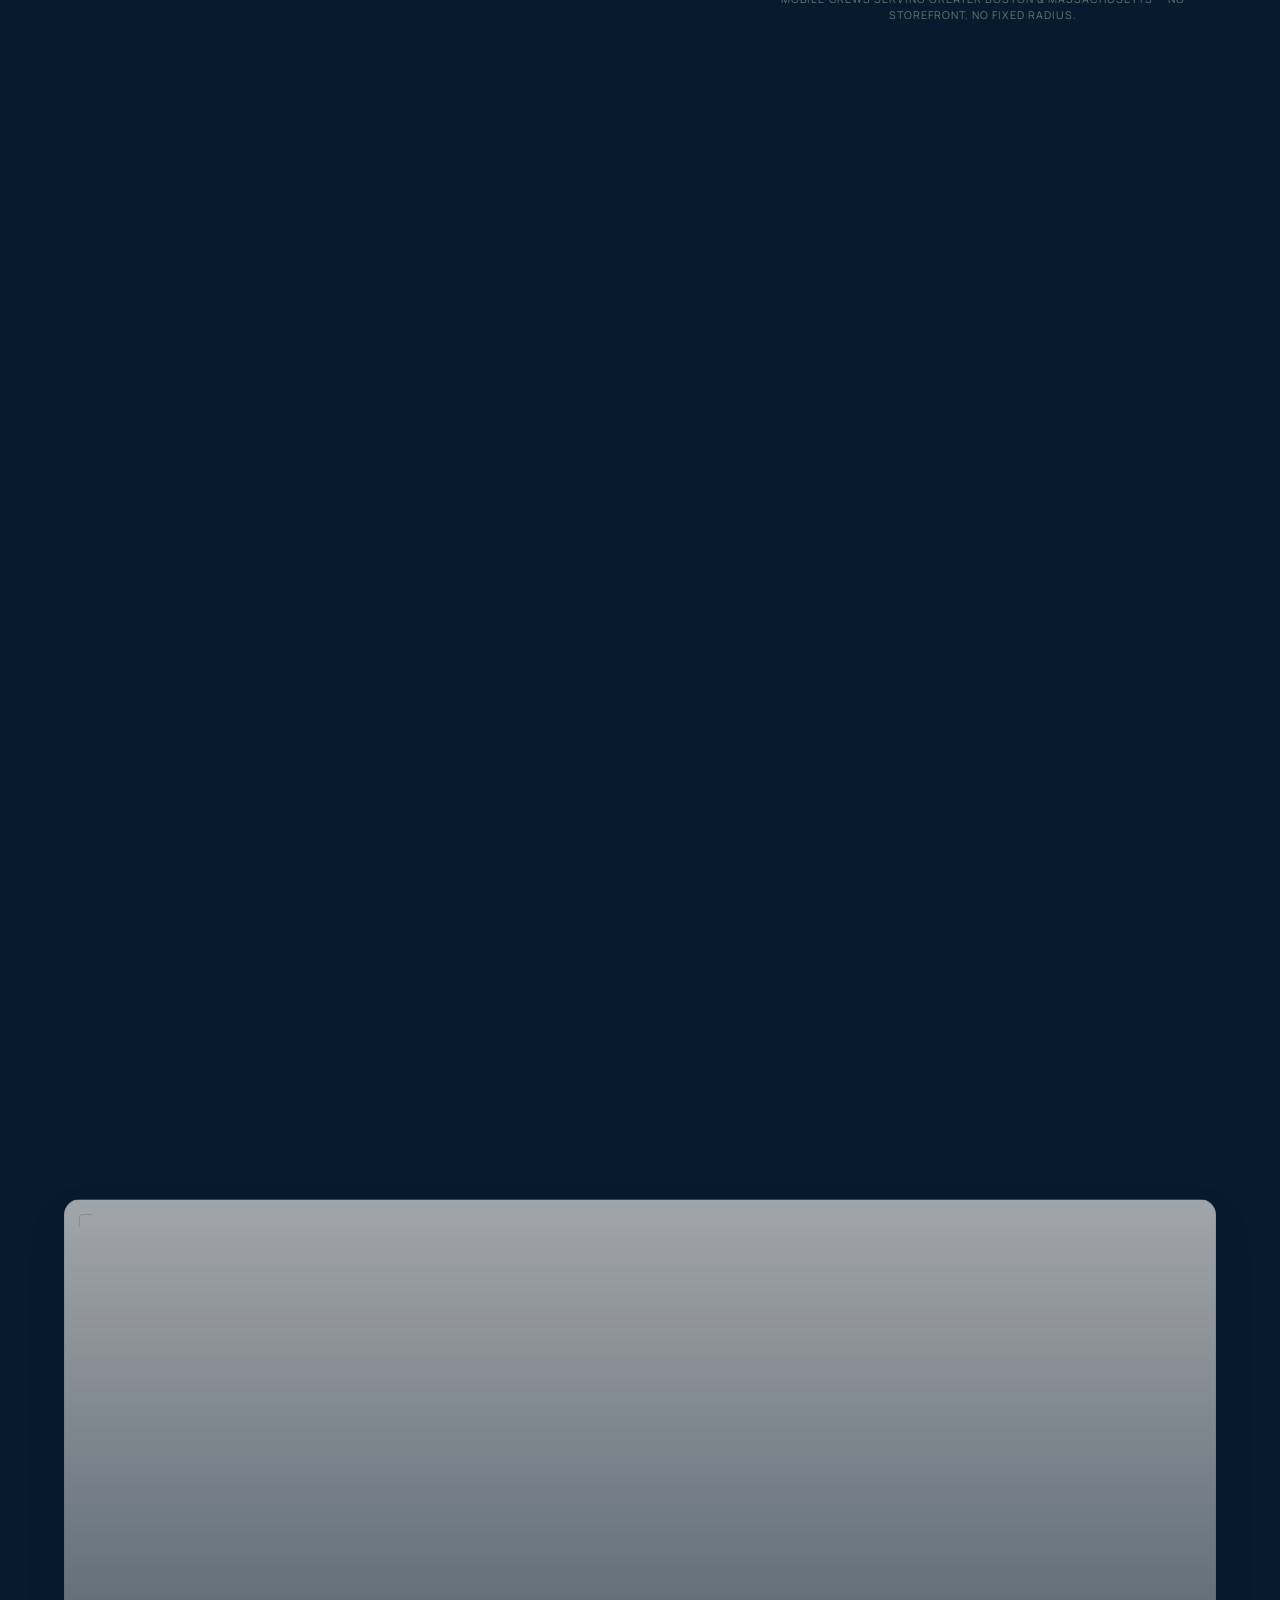
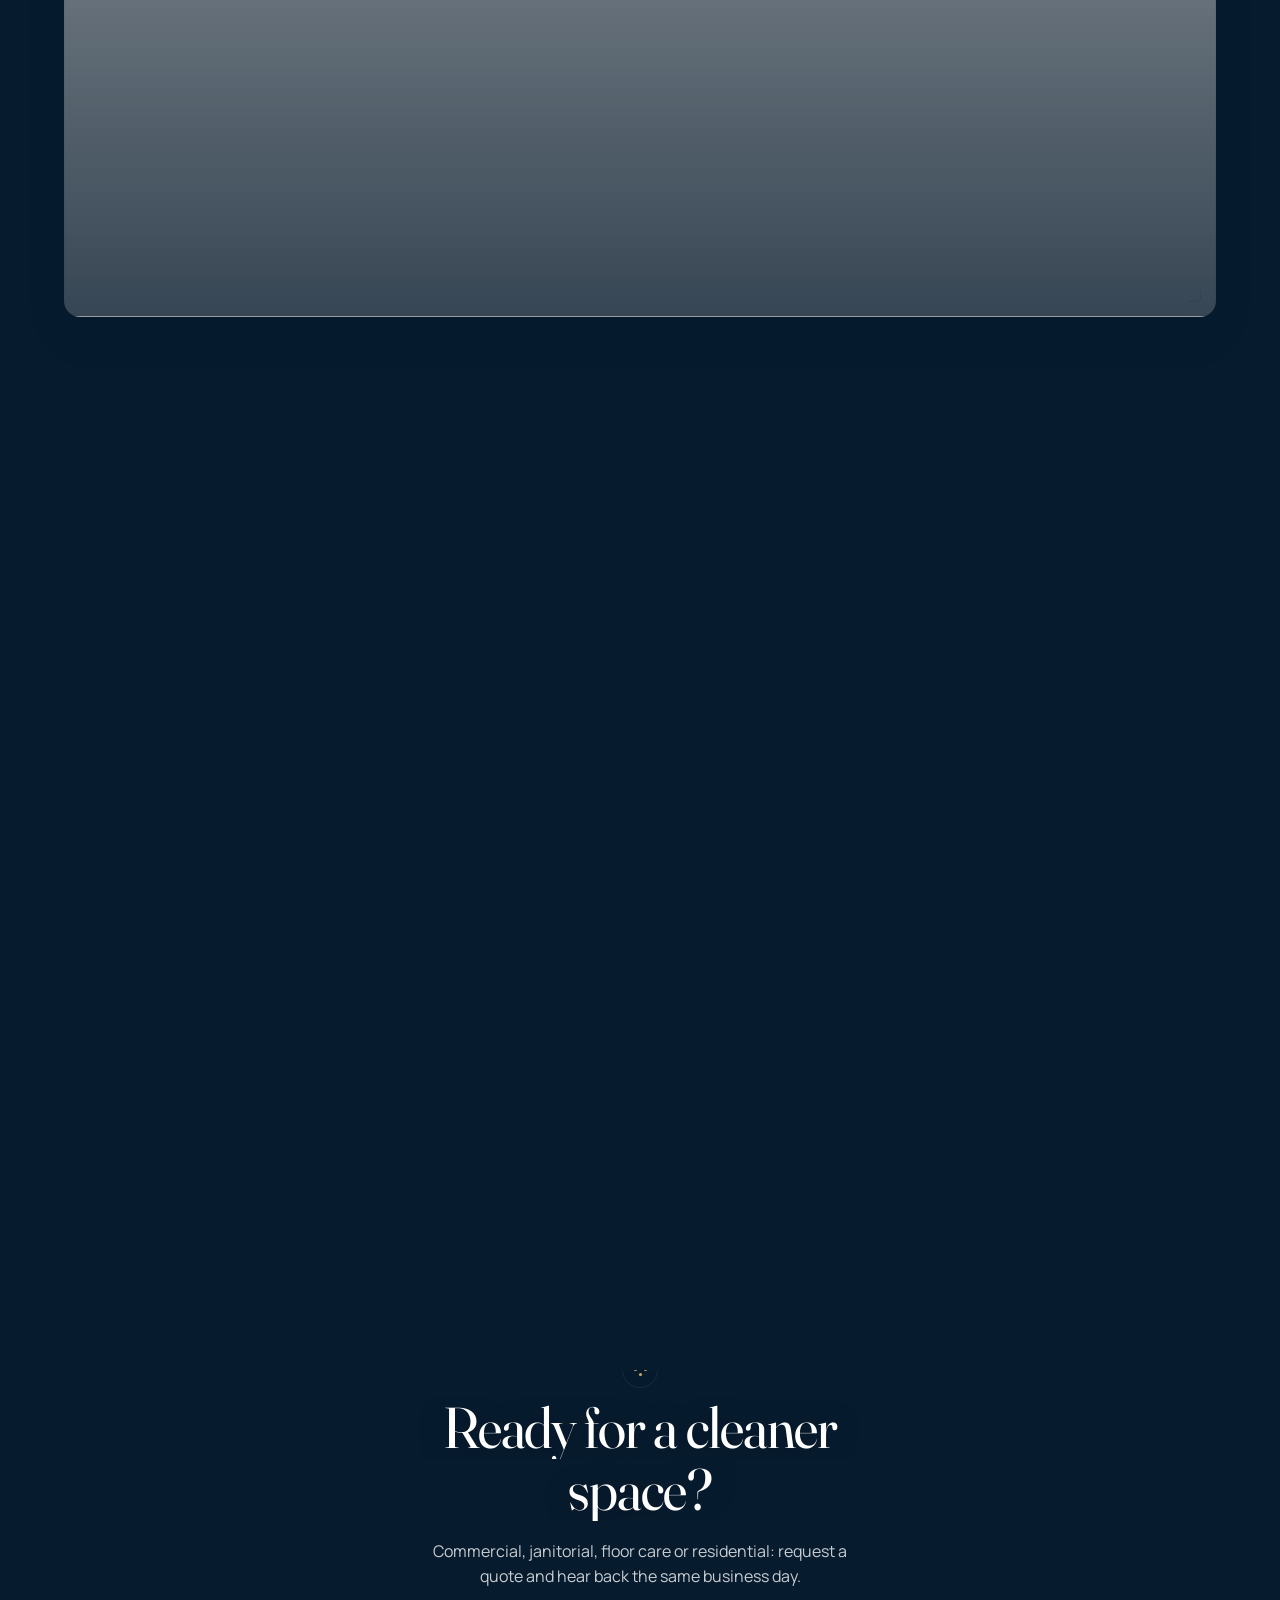
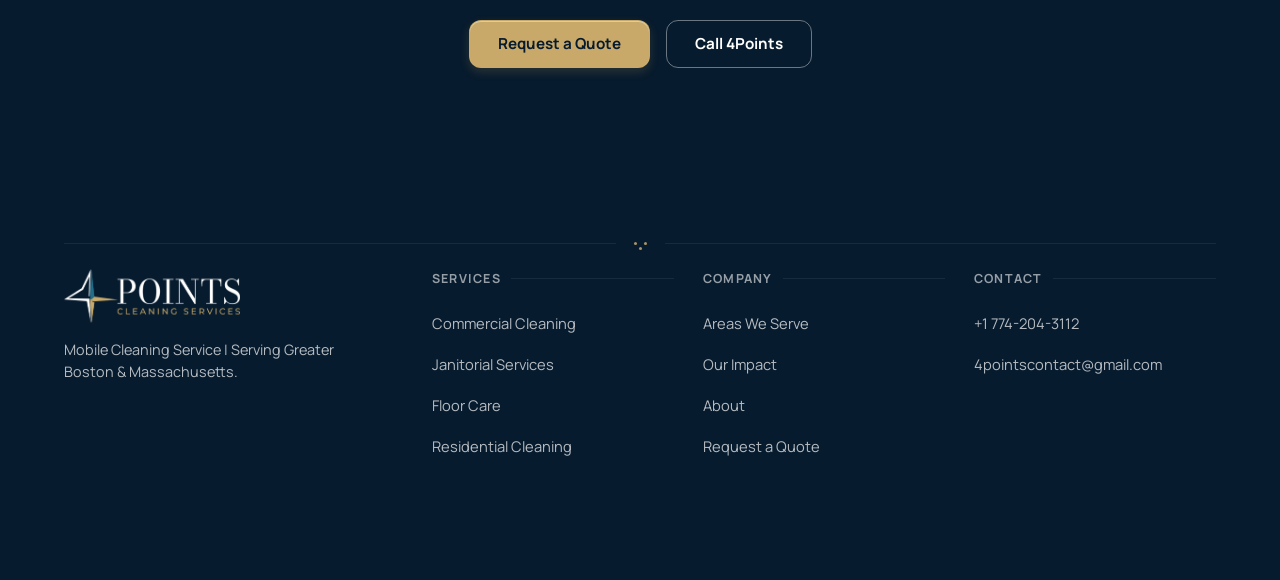
==== commit 336a530a: "save" ====
--- a/index.html
+++ b/index.html
@@ -297,21 +297,6 @@
           <h2>Built for businesses that can't compromise on clean.</h2>
         </div>
 
-        <div class="services-nav" data-services-nav role="group" aria-label="Services navigation">
-          <button class="btn-nav" type="button" data-services-prev aria-label="Previous services"
-            aria-controls="services-track">
-            <svg class="icon" viewBox="0 0 24 24" aria-hidden="true">
-              <path d="M15 6l-6 6 6 6" />
-            </svg>
-          </button>
-          <button class="btn-nav" type="button" data-services-next aria-label="Next services"
-            aria-controls="services-track">
-            <svg class="icon" viewBox="0 0 24 24" aria-hidden="true">
-              <path d="M9 6l6 6-6 6" />
-            </svg>
-          </button>
-        </div>
-
         <div class="services-grid" id="services-track" role="region" aria-label="Services" tabindex="0">
           <article class="service-card is-commercial" data-service-card data-reveal="scale"
             style="--img-commercial:url('assets/images/commercial-cleaning.jpg')">
@@ -489,6 +474,8 @@
             </div>
           </article>
         </div>
+
+        <div class="carousel-dots" data-services-dots role="group" aria-label="Services pagination"></div>
       </div>
     </section>
 
--- a/style.css
+++ b/style.css
@@ -2024,68 +2024,64 @@
       color: #fff;
     }
 
-    /* the nav row now carries most of the distance down to the reel */
-    .services .section-head {
-      margin-bottom: clamp(20px, 2.6vw, 30px);
-    }
-
-    /* The arrows are an accelerator, never the only way through: the track is a
-       native scroller, so wheel, trackpad, swipe and keyboard already work.
-       initServicesCarousel() hides this row outright when nothing overflows. */
-    .services-nav {
+    /* Paging, not driving: the reel already answers to wheel, trackpad, swipe
+       and keyboard, so these say where the reader is and how far the list runs.
+       Same anatomy as .hero-rail-ticks — the <i> is the mark, the <button>
+       around it carries the 44px target. initServicesCarousel() builds one per
+       reachable snap stop and hides the row when nothing overflows. */
+    .carousel-dots {
       display: flex;
-      justify-content: flex-end;
+      justify-content: center;
+      align-items: center;
       gap: 10px;
-      margin: 0 0 clamp(16px, 2.4vw, 24px);
-    }
-
-    .services-nav[hidden] {
+      /* the track holds the card shadow in a bottom padding it then takes back
+         with a negative margin; the dots have to clear what is left of it */
+      margin-top: clamp(16px, 2.2vw, 24px);
+      /* the 44px targets reach up into that reclaimed band, and .service-card is
+         positioned — without a layer of their own the cards would win the
+         hit-test and a tap meant for a dot would open a service instead */
+      position: relative;
+      z-index: 1;
+    }
+
+    .carousel-dots[hidden] {
       display: none;
     }
 
-    /* Services sits on the dark canvas, so this follows .card-toggle's palette
-       rather than .t-nav-btn's, which is drawn for a paper ground. */
-    .btn-nav {
-      width: 48px;
-      height: 48px;
-      padding: 0;
-      border: 1px solid var(--line-dark);
+    /* an 8px mark with a 44px target around it */
+    .carousel-dot {
+      display: block;
+      border: 0;
+      background: none;
+      padding: 18px 6px;
+      margin: -18px 0;
       border-radius: 50%;
-      display: grid;
-      place-items: center;
-      color: #fff;
-      background: rgba(255, 255, 255, .08);
-      backdrop-filter: blur(8px);
-      -webkit-backdrop-filter: blur(8px);
       cursor: pointer;
-      transition: transform var(--dur-fast) var(--ease), background var(--dur-fast) var(--ease), border-color var(--dur-fast) var(--ease), opacity var(--dur-fast) var(--ease);
-    }
-
-    .btn-nav .icon {
-      width: 20px;
-      height: 20px;
+    }
+
+    .carousel-dot i {
+      display: block;
+      width: 8px;
+      height: 8px;
+      border-radius: 50%;
+      background: rgba(255, 255, 255, .26);
+      transition: background var(--dur-fast) var(--ease), transform var(--dur-fast) var(--ease);
+    }
+
+    .carousel-dot[aria-current="true"] i {
+      background: var(--champagne);
+      transform: scale(1.35);
     }
 
     @media (hover: hover) {
-      .btn-nav:hover {
-        border-color: var(--champagne);
-        background: rgba(255, 255, 255, .16);
-        transform: translateY(-2px);
-      }
-    }
-
-    .btn-nav:active {
-      transform: translateY(0) scale(.94);
-    }
-
-    .btn-nav:focus-visible {
+      .carousel-dot:hover i {
+        background: rgba(255, 255, 255, .5);
+      }
+    }
+
+    .carousel-dot:focus-visible {
       outline: 3px solid var(--line-gold);
-      outline-offset: 3px;
-    }
-
-    .btn-nav:disabled {
-      opacity: .35;
-      pointer-events: none;
+      outline-offset: 2px;
     }
 
     /* A horizontal reel, not a fixed grid: how many services exist is no longer
@@ -7669,32 +7665,31 @@
       }
 
       /* ---------- SERVICES ----------
-         Section head, arrows, then the reel. Three rows now, not two: without
-         the third track the nav row would take the 1fr and the cards would be
-         squeezed into an implicit one. */
+         Section head, the reel, then the dots. The reel takes the 1fr and the
+         two rows around it are intrinsic. */
       .services.scroll-snap-section>.container {
         flex: 1;
         min-height: auto;
         display: grid;
-        grid-template-rows: auto auto minmax(min-content, 1fr);
+        grid-template-rows: auto minmax(min-content, 1fr) auto;
       }
 
       .services .section-head {
-        margin-bottom: clamp(10px, 1.6dvh, 20px);
-      }
-
-      .services-nav {
         margin-bottom: var(--scene-gap);
       }
 
-      /* Pinned to the third row rather than auto-placed: when every card fits,
-         initServicesCarousel() hides the nav outright, and an auto-placed reel
-         would slide up into the `auto` track and collapse to its content height.
+      .carousel-dots {
+        margin-top: clamp(10px, 1.6dvh, 20px);
+      }
+
+      /* Pinned to the second row rather than auto-placed: when every card fits,
+         initServicesCarousel() hides the dots outright, and an auto-placed reel
+         would slide into an `auto` track and collapse to its content height.
          NB: no `overflow: visible` here either. It would win over the base
          `overflow-x: auto` and quietly turn the reel back into a static row. */
       .services-grid {
         --services-gap: clamp(14px, 2.2dvh, 24px);
-        grid-row: 3;
+        grid-row: 2;
         margin-top: 0;
         min-height: min-content;
       }
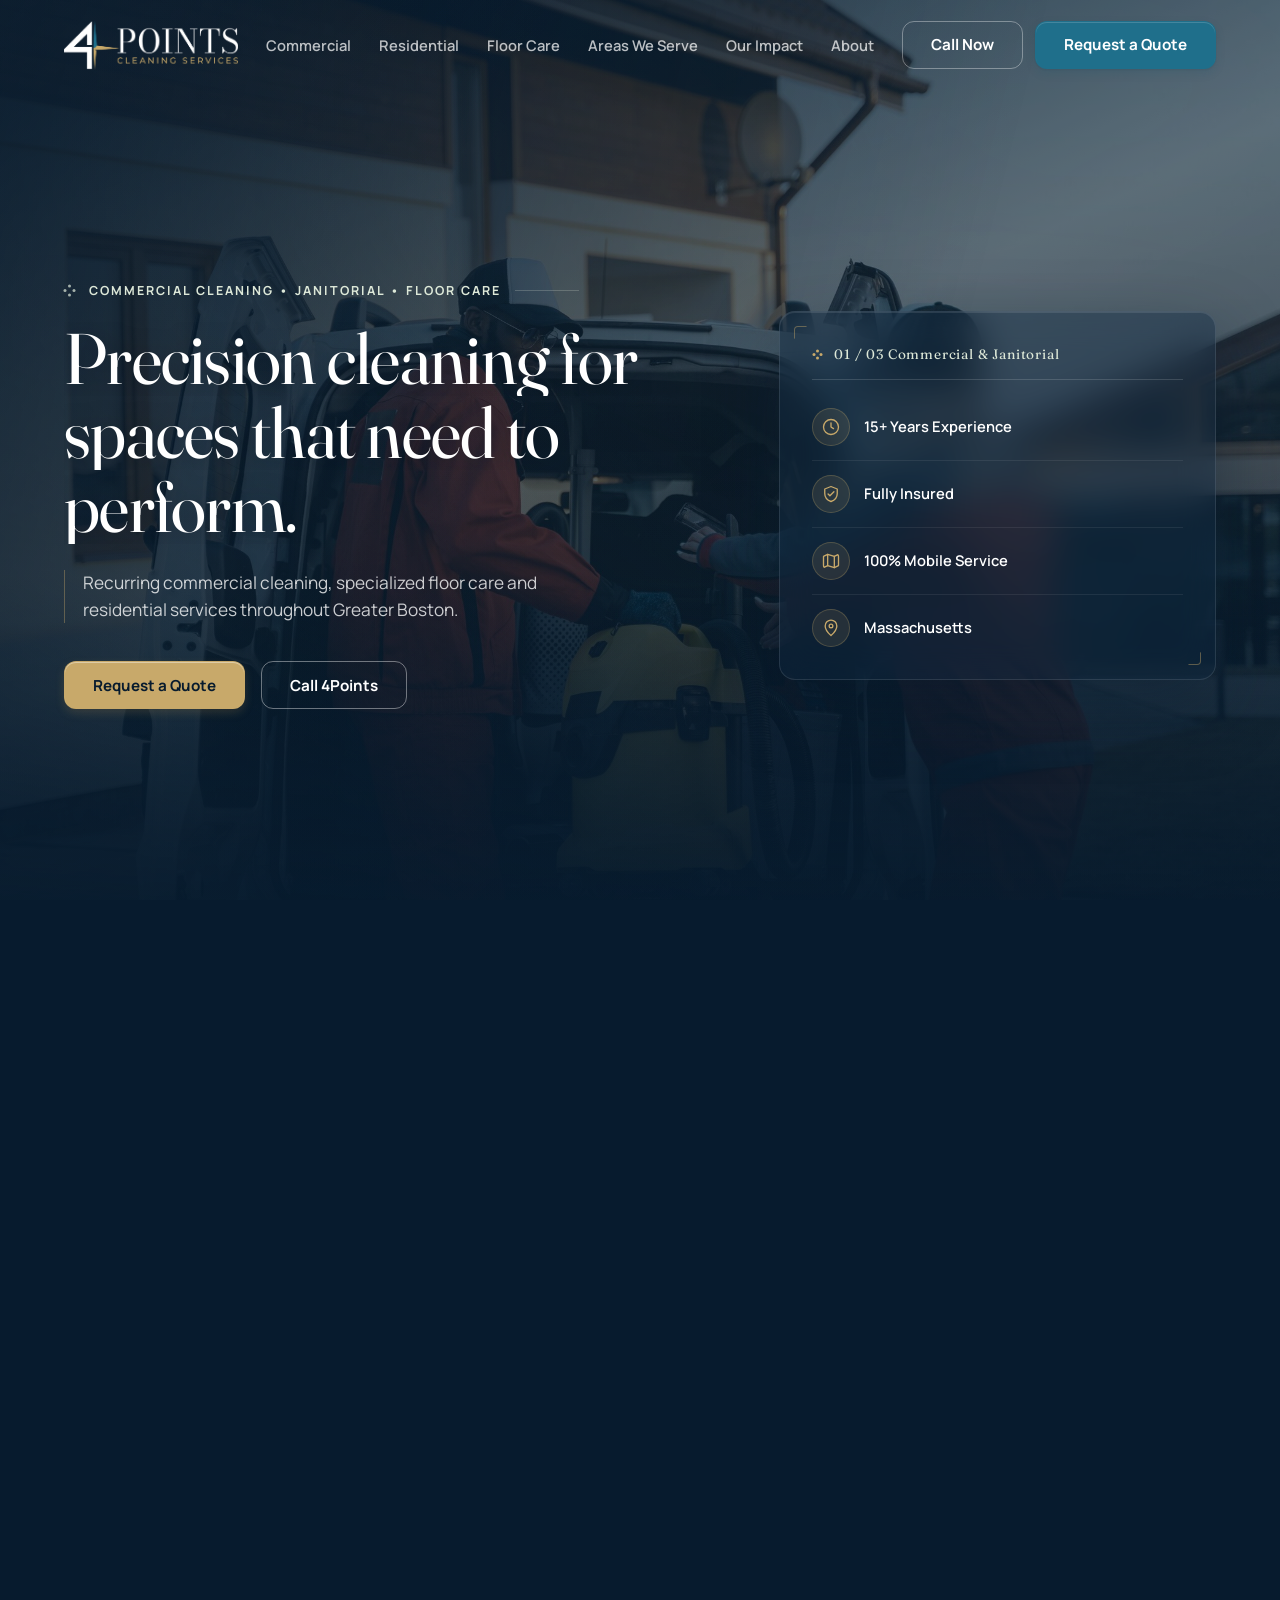
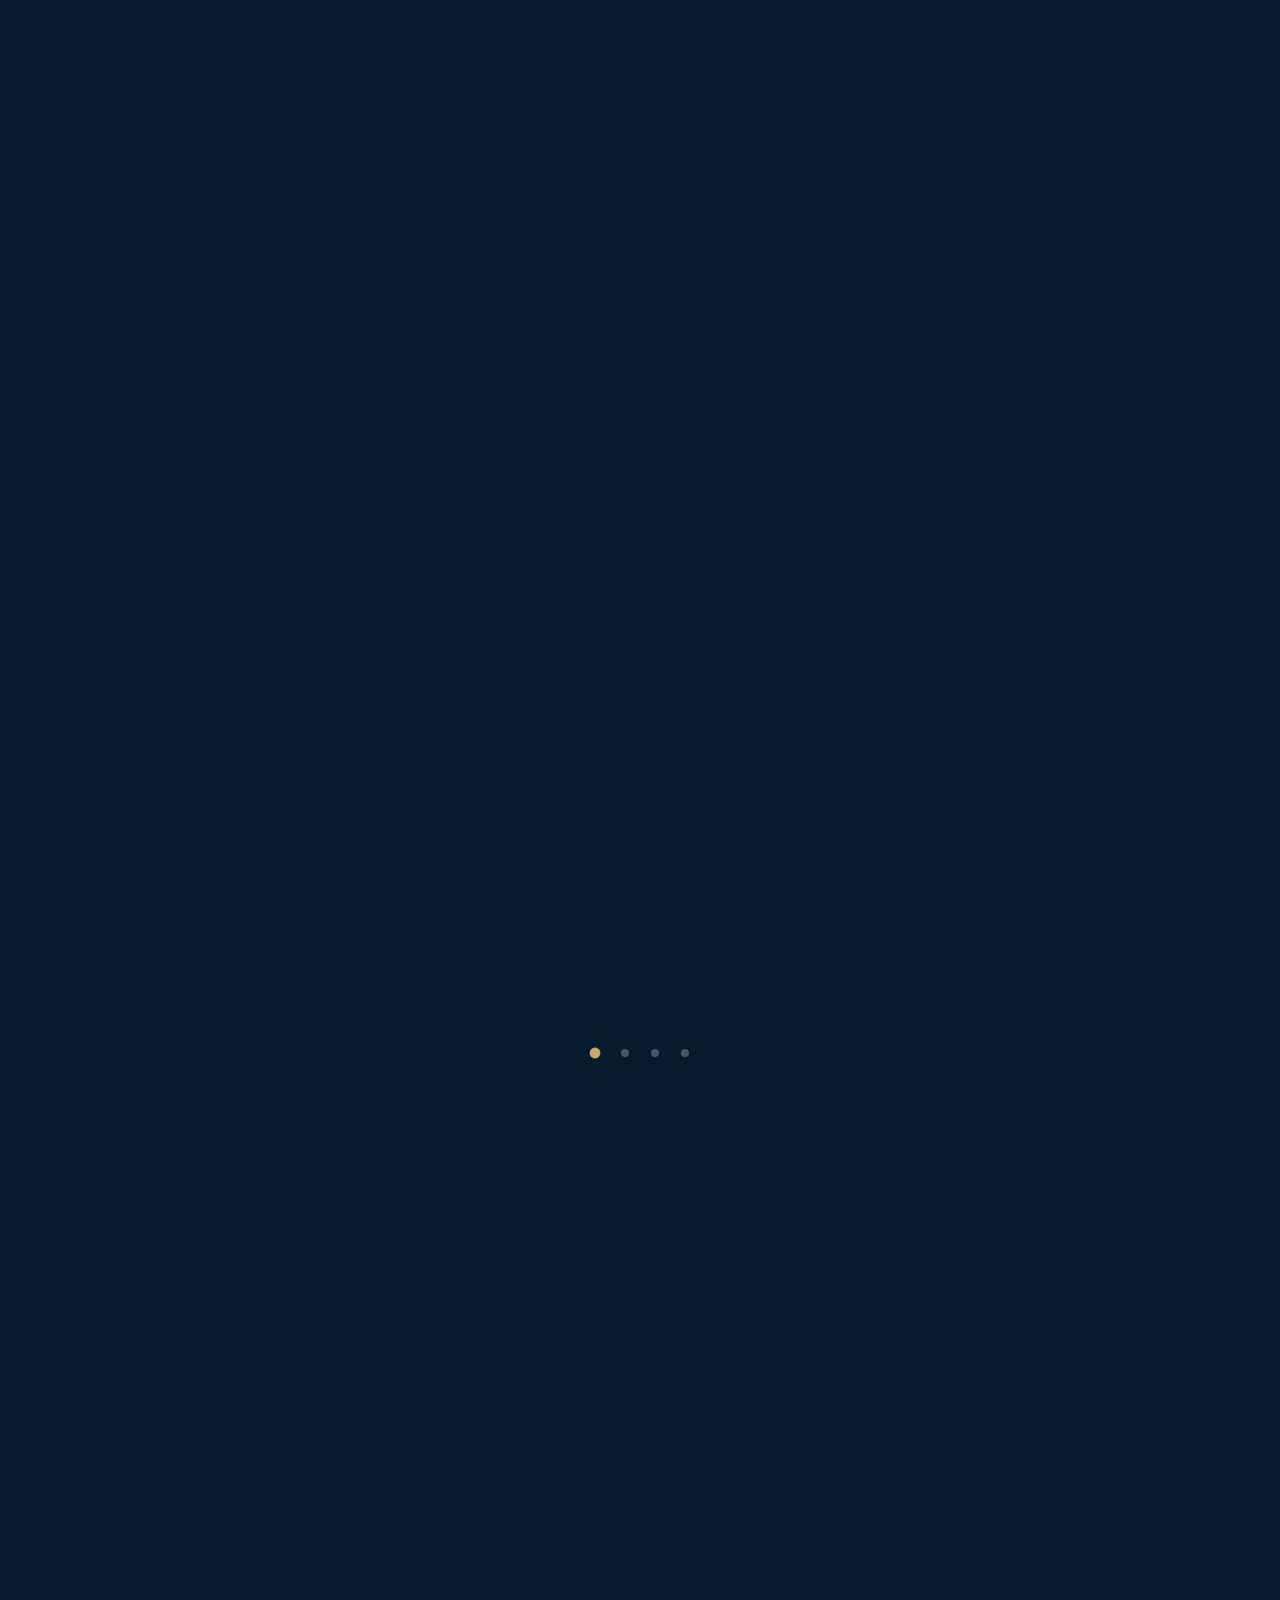
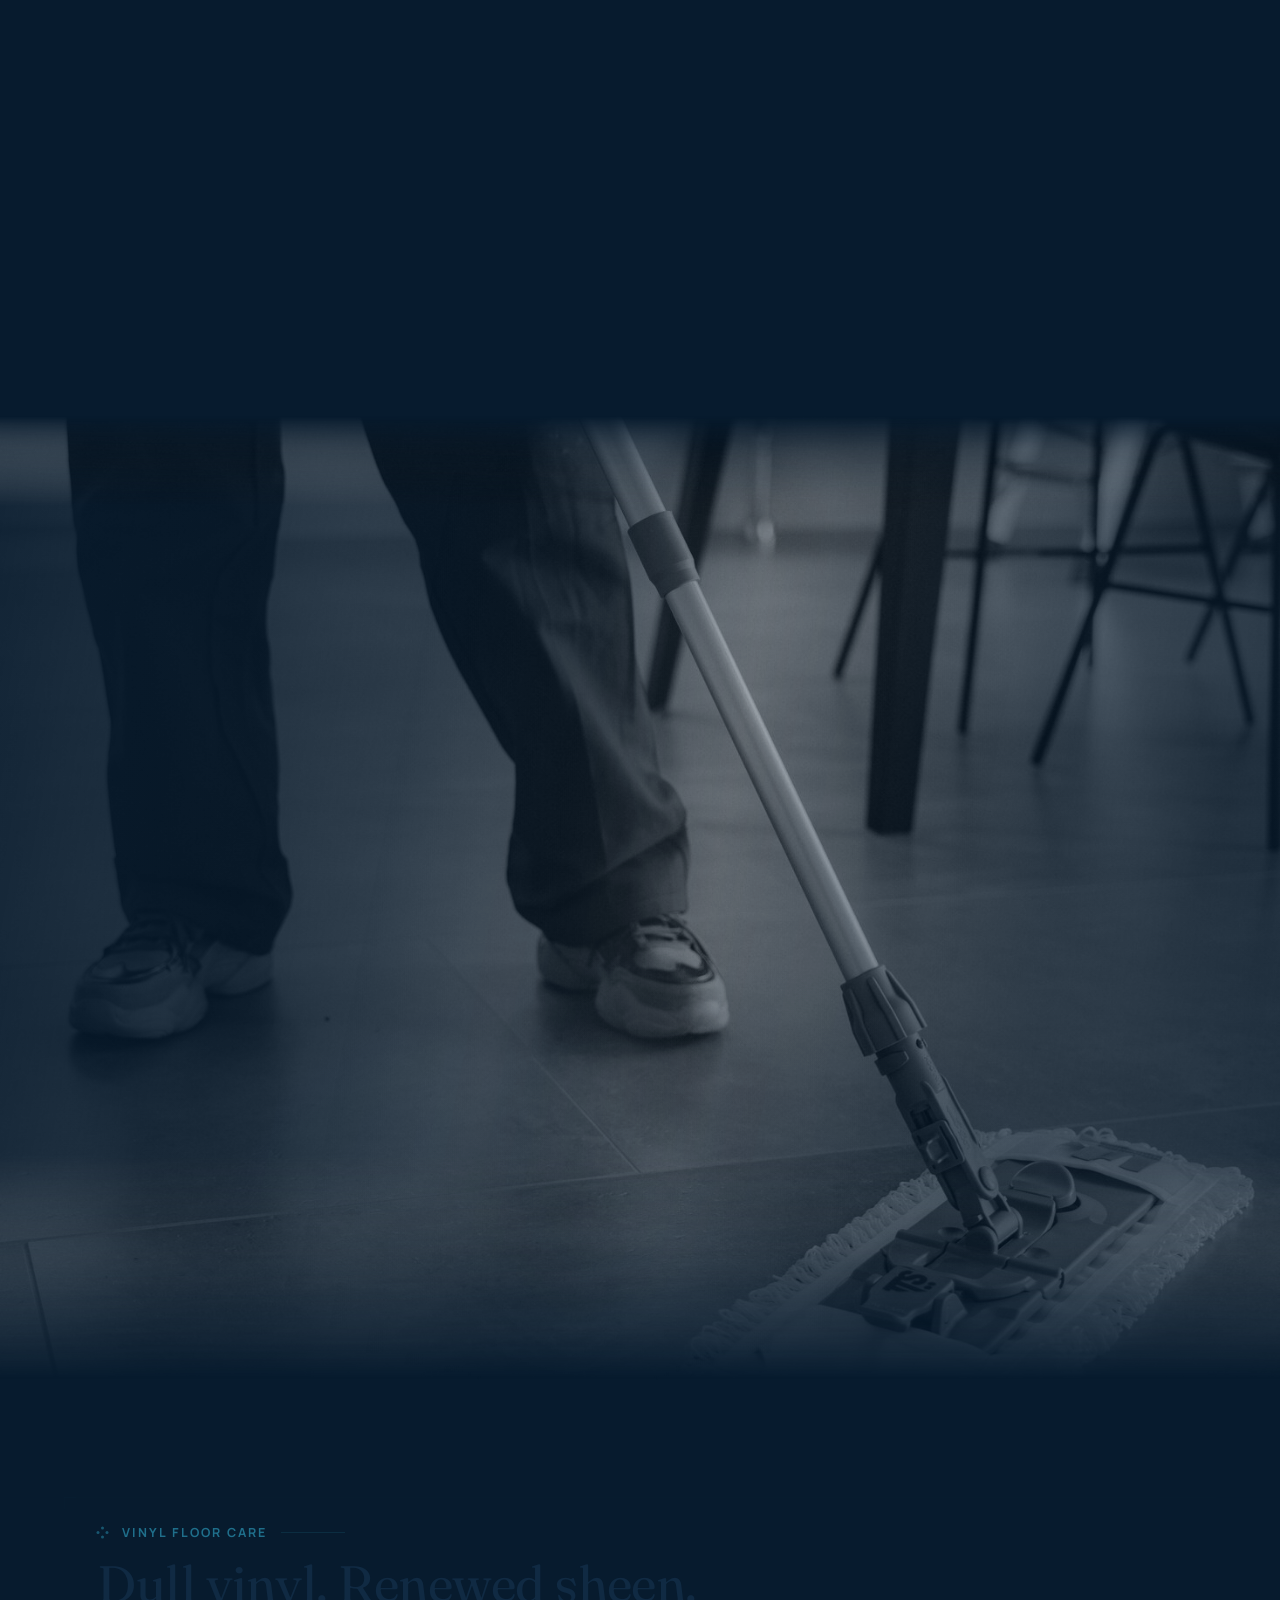
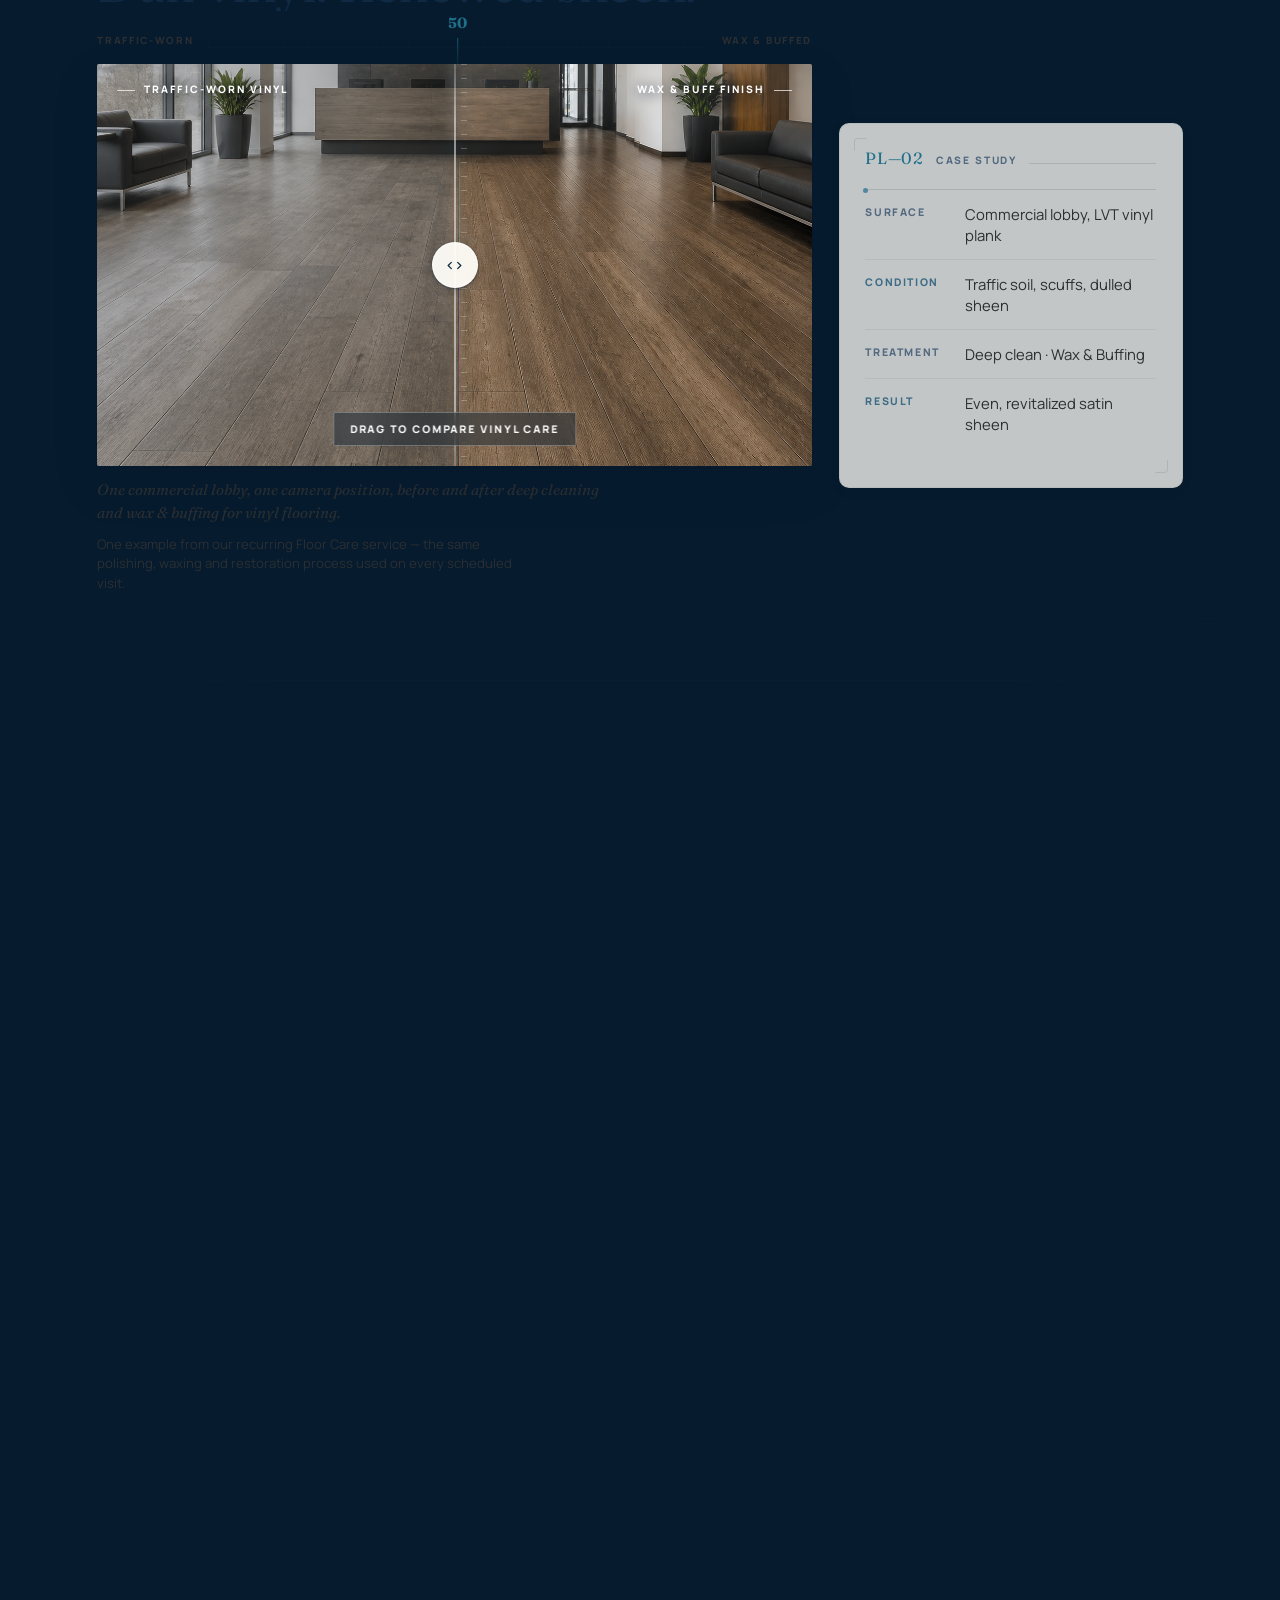
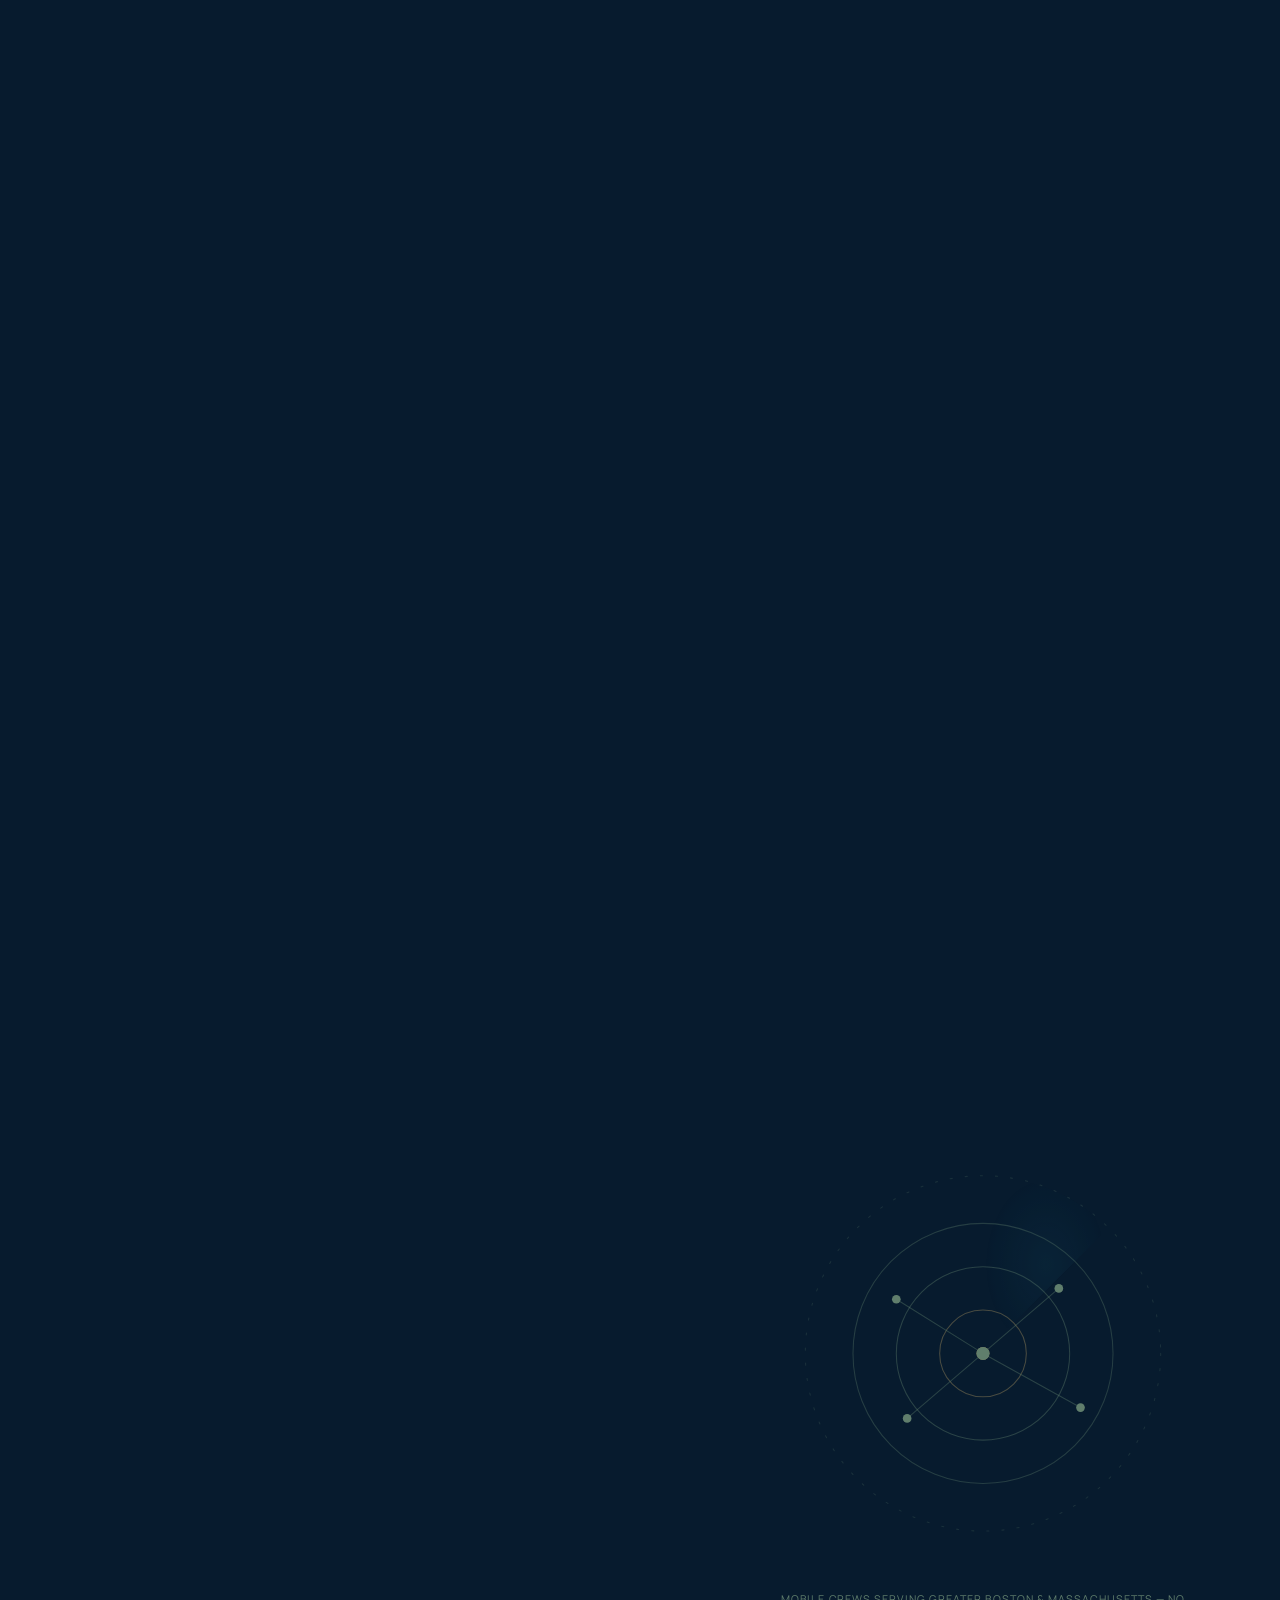
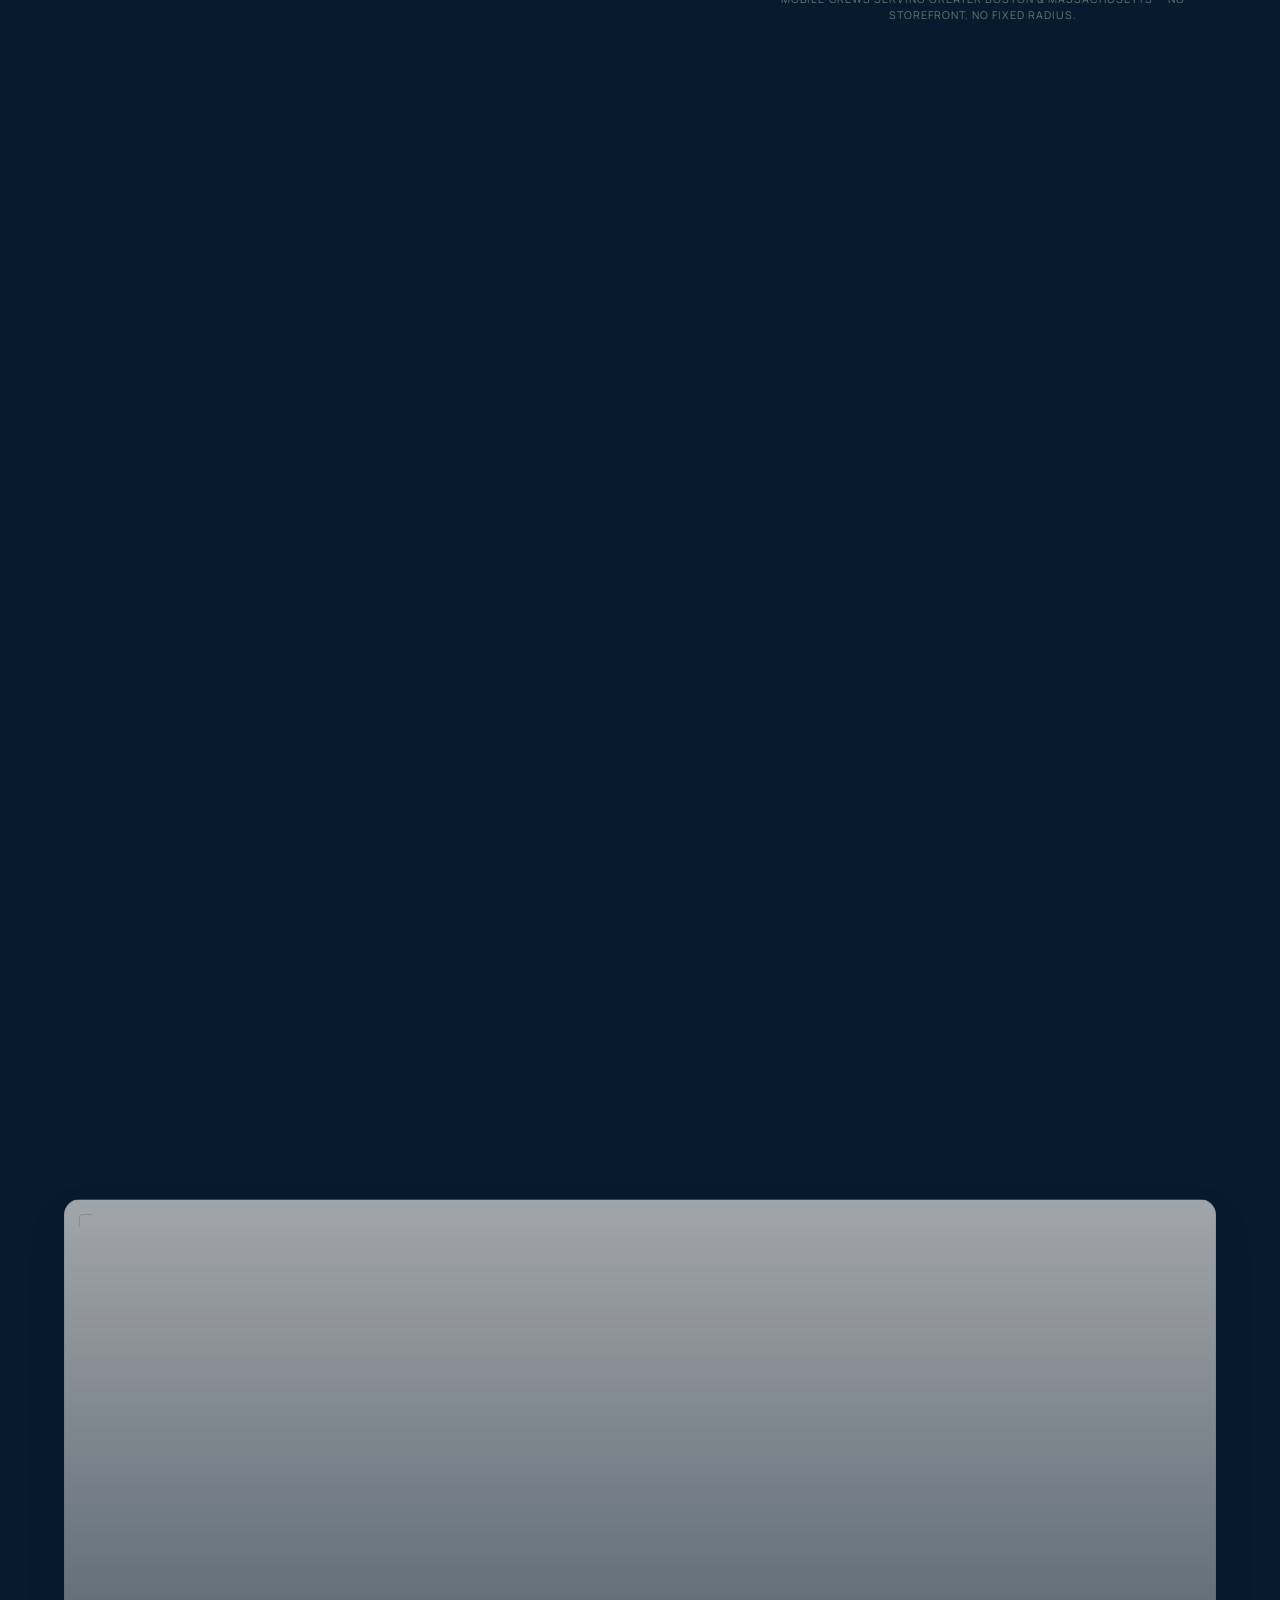
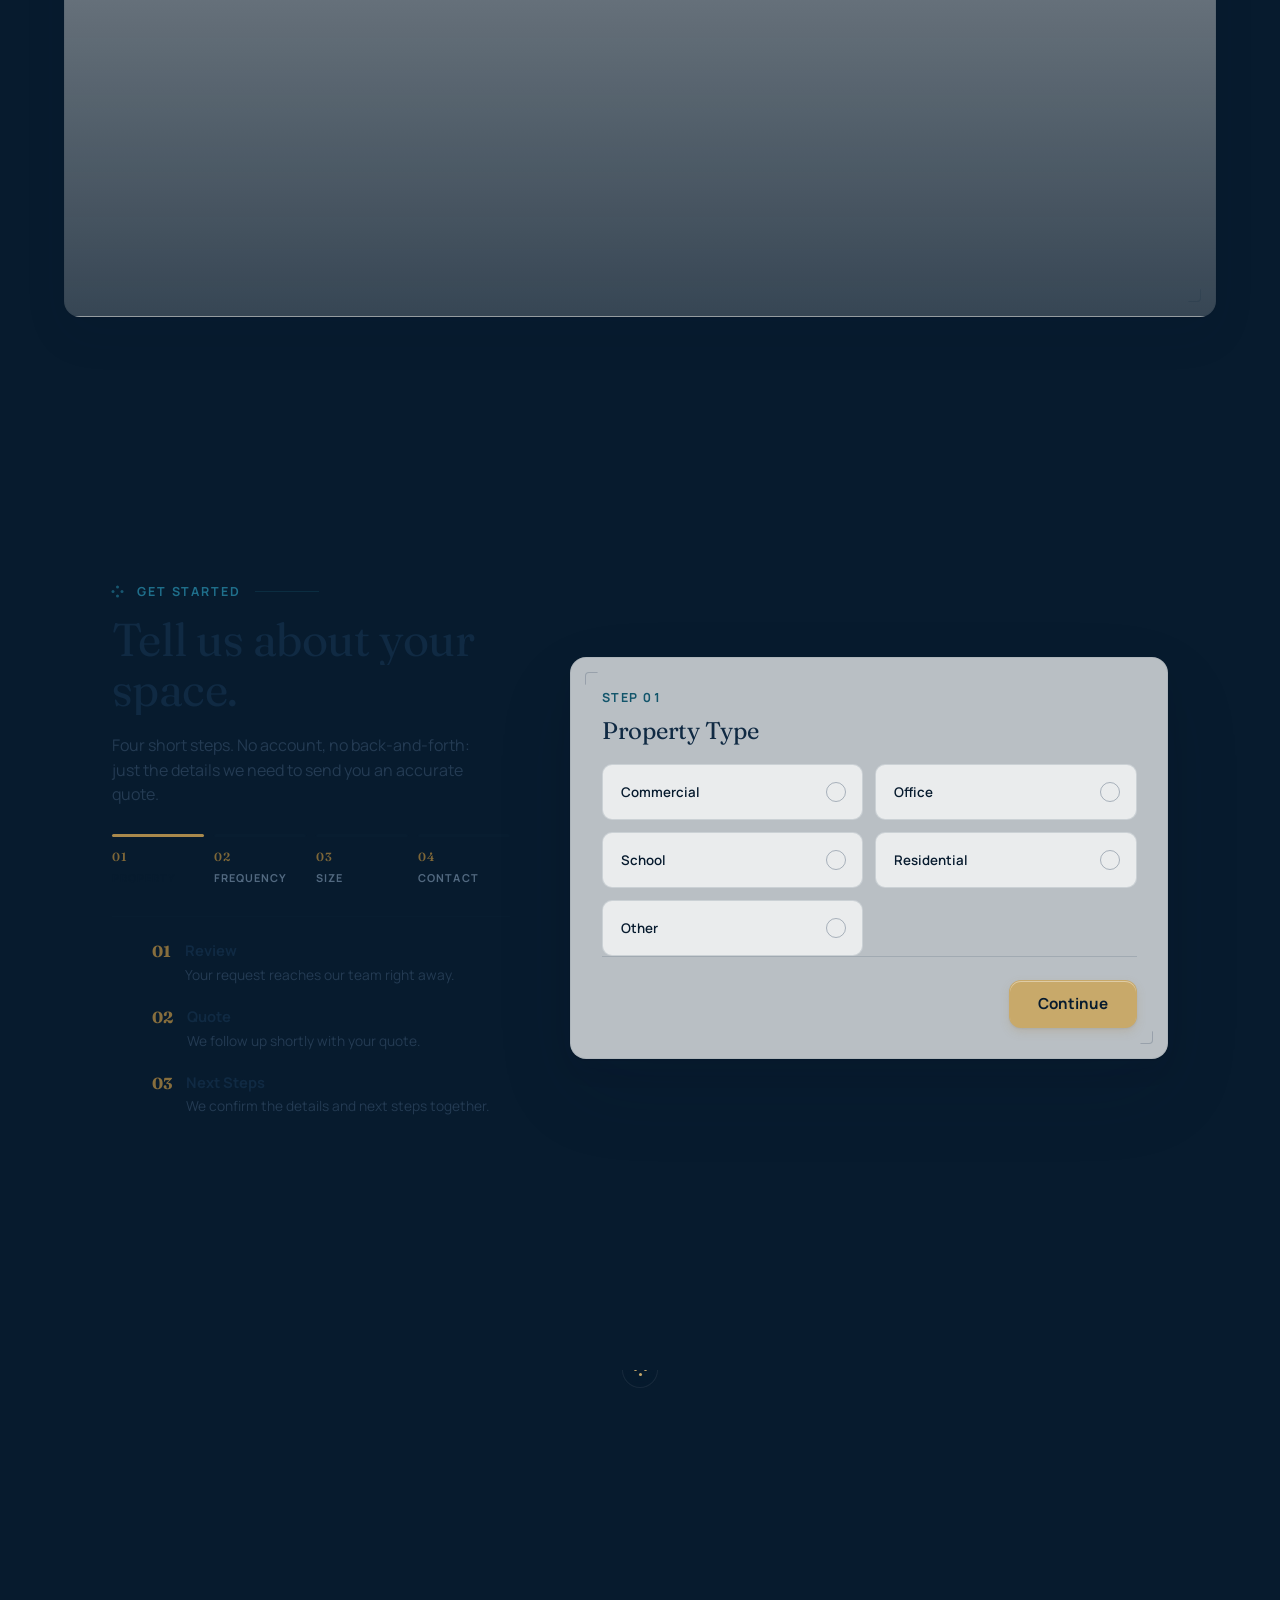
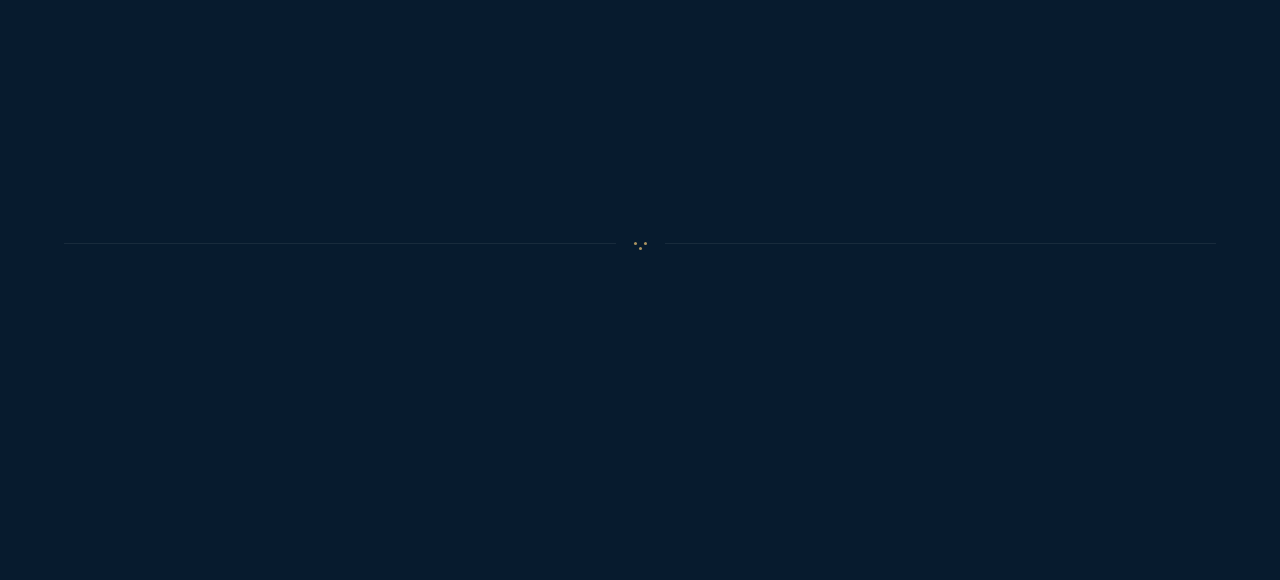
==== commit 4af0a30c: "save" ====
--- a/index.html
+++ b/index.html
@@ -438,36 +438,37 @@
             </div>
           </article>
 
-          <article class="service-card is-window" data-service-card data-reveal="scale"
-            style="--img-window:url('assets/images/window-cleaning.jpg')">
+          <article class="service-card is-move-in-out" data-service-card data-reveal="scale"
+            style="--img-move-in-out:url('assets/images/hero-residential.jpg')">
             <div class="card-media"></div>
-            <button class="card-toggle" type="button" data-service-toggle aria-label="Show window cleaning details">
+            <button class="card-toggle" type="button" data-service-toggle
+              aria-label="Show move-in and move-out deep cleaning details">
               <svg class="icon" viewBox="0 0 24 24">
                 <path d="M12 5v14M5 12h14" />
               </svg>
             </button>
             <div class="card-body">
-              <span class="card-tag">Specialized</span>
-              <h3>Window Cleaning</h3>
+              <span class="card-tag">Residential Specialty</span>
+              <h3>Move-In / Move-Out</h3>
               <div class="card-more">
-                <p>Streak-free interior and exterior glass for storefronts, offices and homes, scheduled around your
-                  business hours.</p>
+                <p>A top-to-bottom deep cleaning that prepares your home for a fresh arrival or a smooth handoff to
+                  the owner.</p>
                 <ul>
-                  <li>Interior &amp; Exterior Glass</li>
-                  <li>Frames &amp; Sills</li>
-                  <li>Storefront Windows</li>
-                  <li>Screen Cleaning</li>
+                  <li>Inside Ovens</li>
+                  <li>Inside Refrigerators</li>
+                  <li>Cabinet &amp; Drawer Interiors</li>
+                  <li>Floors, Baseboards &amp; Surfaces</li>
                 </ul>
                 <dl class="spec-list card-specs">
-                  <dt>Frequency</dt>
-                  <dd>Monthly · Quarterly · One-time</dd>
-                  <dt>Access</dt>
-                  <dd>Ground level &amp; reachable upper floors</dd>
+                  <dt>Service</dt>
+                  <dd>One-Time Deep Cleaning</dd>
+                  <dt>Best For</dt>
+                  <dd>Move-In Preparation · Move-Out Handoff</dd>
                   <dt>Coverage</dt>
                   <dd>Greater Boston &amp; Massachusetts</dd>
                 </dl>
               </div>
-              <span class="card-cta">Request Window Cleaning <svg class="icon" viewBox="0 0 24 24"
+              <span class="card-cta">Request Move-In / Move-Out Cleaning <svg class="icon" viewBox="0 0 24 24"
                   style="width:14px;height:14px">
                   <path d="M5 12h14M13 6l6 6-6 6" />
                 </svg></span>
@@ -1353,40 +1354,40 @@
     </div>
   </section>
 
-  <section class="m-cover" data-service-cover="window" role="dialog" aria-modal="true" aria-label="Window Cleaning"
-    aria-hidden="true" inert>
-    <div class="m-cover-media" style="--cover-img:url('assets/images/window-cleaning.jpg')">
+  <section class="m-cover" data-service-cover="move-in-out" role="dialog" aria-modal="true"
+    aria-label="Move-In / Move-Out" aria-hidden="true" inert>
+    <div class="m-cover-media" style="--cover-img:url('assets/images/hero-residential.jpg')">
       <div class="m-cover-bar">
         <button type="button" class="m-cover-back" data-service-cover-close aria-label="Back to Services">
           <svg class="icon" viewBox="0 0 24 24" aria-hidden="true">
             <path d="M15 6l-6 6 6 6" />
           </svg>
         </button>
-        <span>Window Cleaning</span>
+        <span>Move-In / Move-Out</span>
       </div>
     </div>
     <div class="m-cover-body">
-      <span class="card-tag">Specialized</span>
-      <h2>Window Cleaning</h2>
-      <p>Streak-free interior and exterior glass for storefronts, offices and homes, scheduled around your business
-        hours.</p>
+      <span class="card-tag">Residential Specialty</span>
+      <h2>Move-In / Move-Out</h2>
+      <p>A top-to-bottom deep cleaning that prepares your home for a fresh arrival or a smooth handoff to the
+        owner.</p>
       <ul class="m-cover-list">
-        <li>Interior &amp; Exterior Glass</li>
-        <li>Frames &amp; Sills</li>
-        <li>Storefront Windows</li>
-        <li>Screen Cleaning</li>
+        <li>Inside Ovens</li>
+        <li>Inside Refrigerators</li>
+        <li>Cabinet &amp; Drawer Interiors</li>
+        <li>Floors, Baseboards &amp; Surfaces</li>
       </ul>
       <dl class="spec-list">
-        <dt>Frequency</dt>
-        <dd>Monthly · Quarterly · One-time</dd>
-        <dt>Access</dt>
-        <dd>Ground level &amp; reachable upper floors</dd>
+        <dt>Service</dt>
+        <dd>One-Time Deep Cleaning</dd>
+        <dt>Best For</dt>
+        <dd>Move-In Preparation · Move-Out Handoff</dd>
         <dt>Coverage</dt>
         <dd>Greater Boston &amp; Massachusetts</dd>
       </dl>
     </div>
     <div class="m-cover-cta">
-      <a class="btn btn-champagne" href="#quote" data-service-cover-close>Request Window Cleaning</a>
+      <a class="btn btn-champagne" href="#quote" data-service-cover-close>Request Move-In / Move-Out Cleaning</a>
     </div>
   </section>
 
--- a/style.css
+++ b/style.css
@@ -2109,6 +2109,37 @@
       display: none;
     }
 
+    /* While the mouse is dragging the reel, both of the track's own scrolling
+       rules have to stand down: mandatory snap would drag the cards back under
+       the cursor, and `scroll-behavior: smooth` applies to writing scrollLeft
+       too — the reel would animate towards the pointer and trail behind it. */
+    .services-grid.is-dragging {
+      scroll-snap-type: none;
+      scroll-behavior: auto;
+      -webkit-user-select: none;
+      user-select: none;
+    }
+
+    /* Same idiom as .hero.is-dragging. `is-draggable` is written by
+       initServicesCarousel() only while something actually overflows, so the
+       hand never promises a drag that would go nowhere. */
+    @media (hover: hover) and (pointer: fine) {
+      .services-grid.is-draggable {
+        cursor: grab;
+      }
+
+      .services-grid.is-dragging {
+        cursor: grabbing;
+      }
+    }
+
+    /* cursor inherits, and neither of these declares one of its own: without
+       this both would show the track's open hand instead of a pointer */
+    .card-toggle,
+    .card-cta {
+      cursor: pointer;
+    }
+
     .service-card {
       position: relative;
       flex: 0 0 var(--services-card-w);
@@ -2203,8 +2234,8 @@
       background-color: var(--petrol-deep);
     }
 
-    .service-card.is-window .card-media {
-      background-image: linear-gradient(190deg, rgba(31, 111, 139, .12), rgba(7, 27, 46, .9)), var(--img-window);
+    .service-card.is-move-in-out .card-media {
+      background-image: linear-gradient(190deg, rgba(31, 111, 139, .12), rgba(7, 27, 46, .9)), var(--img-move-in-out);
       background-color: var(--petrol);
     }
 
@@ -2264,7 +2295,7 @@
 
     .service-card:hover .card-more,
     .service-card.is-active .card-more {
-      max-height: 380px;
+      max-height: 580px;
       opacity: 1;
     }
 
@@ -2388,6 +2419,7 @@
       transform: scale(.9);
     }
 
+    .service-card:hover .card-toggle,
     .service-card.is-active .card-toggle {
       transform: rotate(45deg);
       background: var(--champagne);
@@ -2395,6 +2427,7 @@
       color: var(--navy-dark);
     }
 
+    .service-card:hover .card-toggle:active,
     .service-card.is-active .card-toggle:active {
       transform: rotate(45deg) scale(.9);
     }
@@ -5895,8 +5928,9 @@
         max-height: 0;
       }
 
+      .service-card:hover .card-more,
       .service-card.is-active .card-more {
-        max-height: 560px;
+        max-height: 580px;
       }
 
       .card-more p {
@@ -7583,13 +7617,10 @@
         scroll-snap-type: none;
       }
 
-      /* Keep hover paint-only on wide desktop. Expanding an intrinsic grid row
-         while a stationary pointer crosses it during wheel scroll makes browser
-         scroll anchoring push the document backwards. The explicit + control
-         still opens the details through .is-active. */
-      .service-card:not(.is-active):hover .card-more {
-        max-height: 0;
-        opacity: 0;
+      .service-card:hover .card-more,
+      .service-card.is-active .card-more {
+        max-height: 580px;
+        opacity: 1;
       }
     }
 
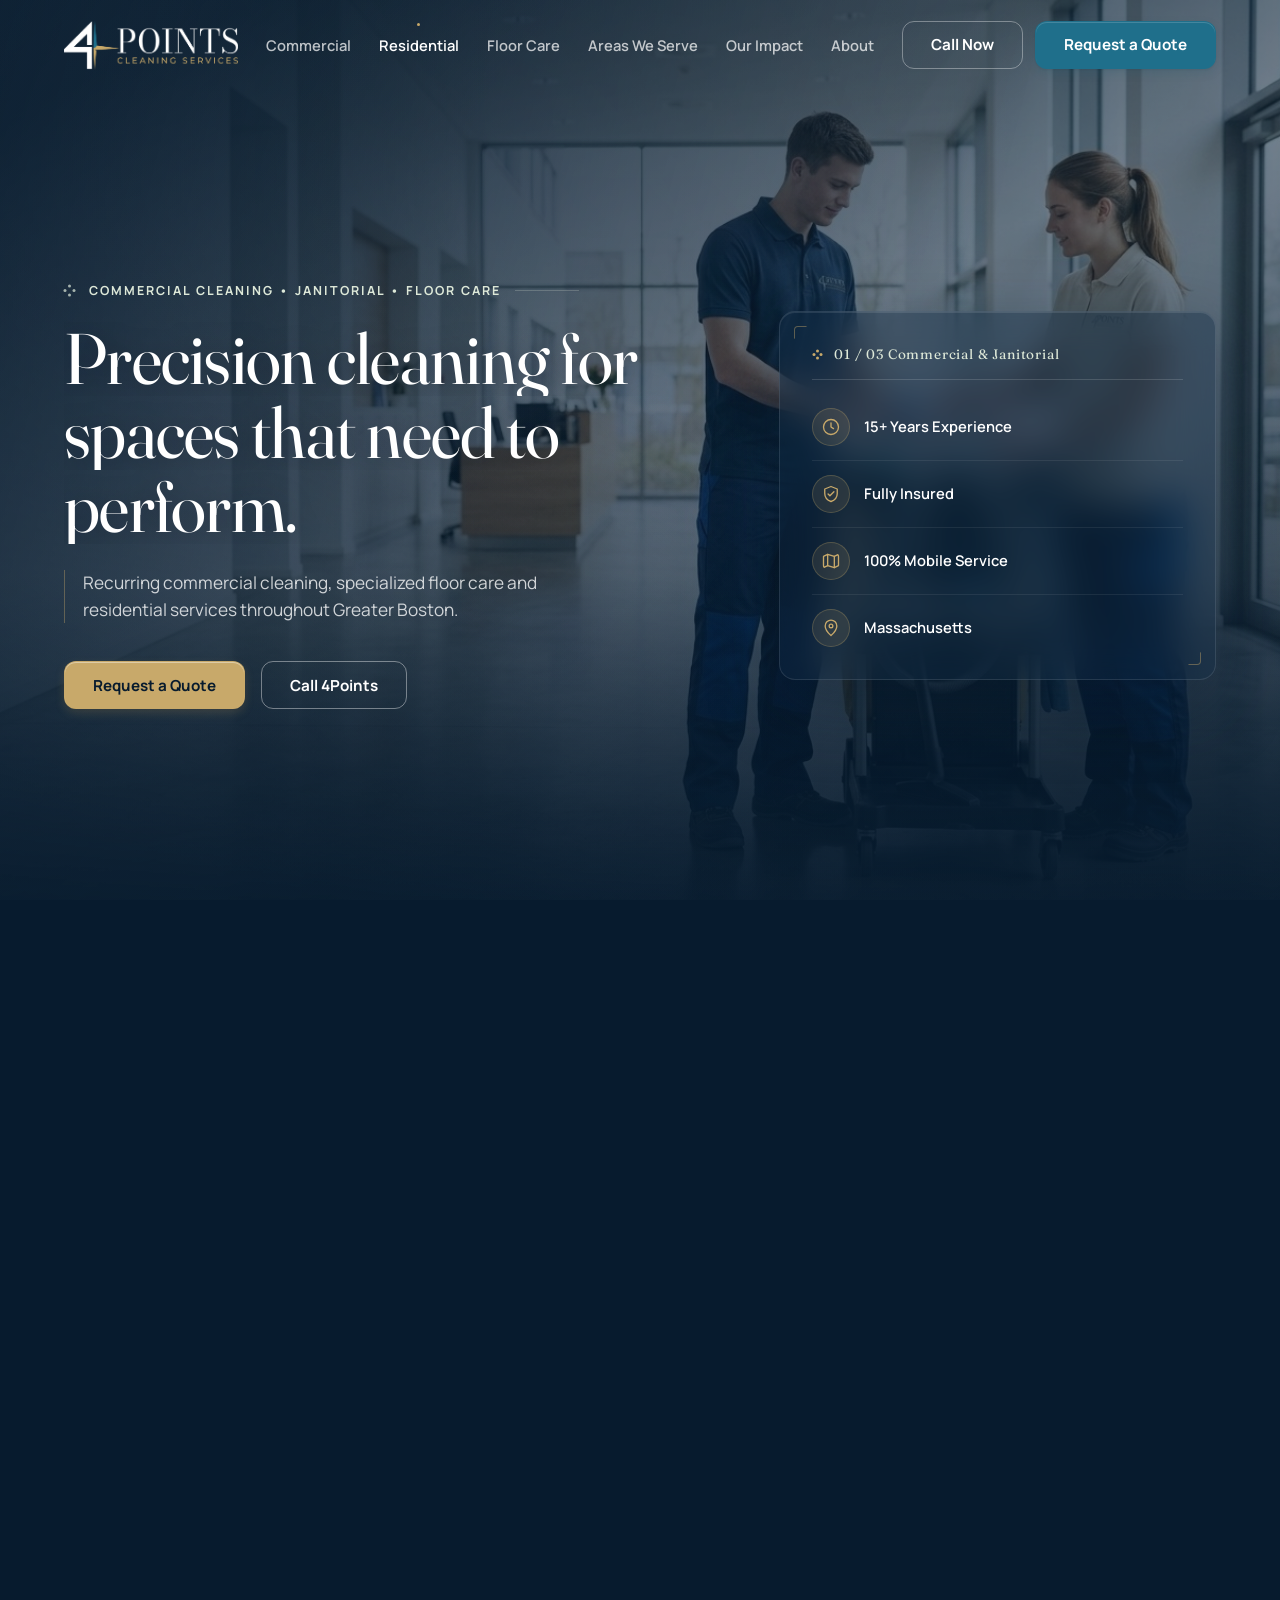
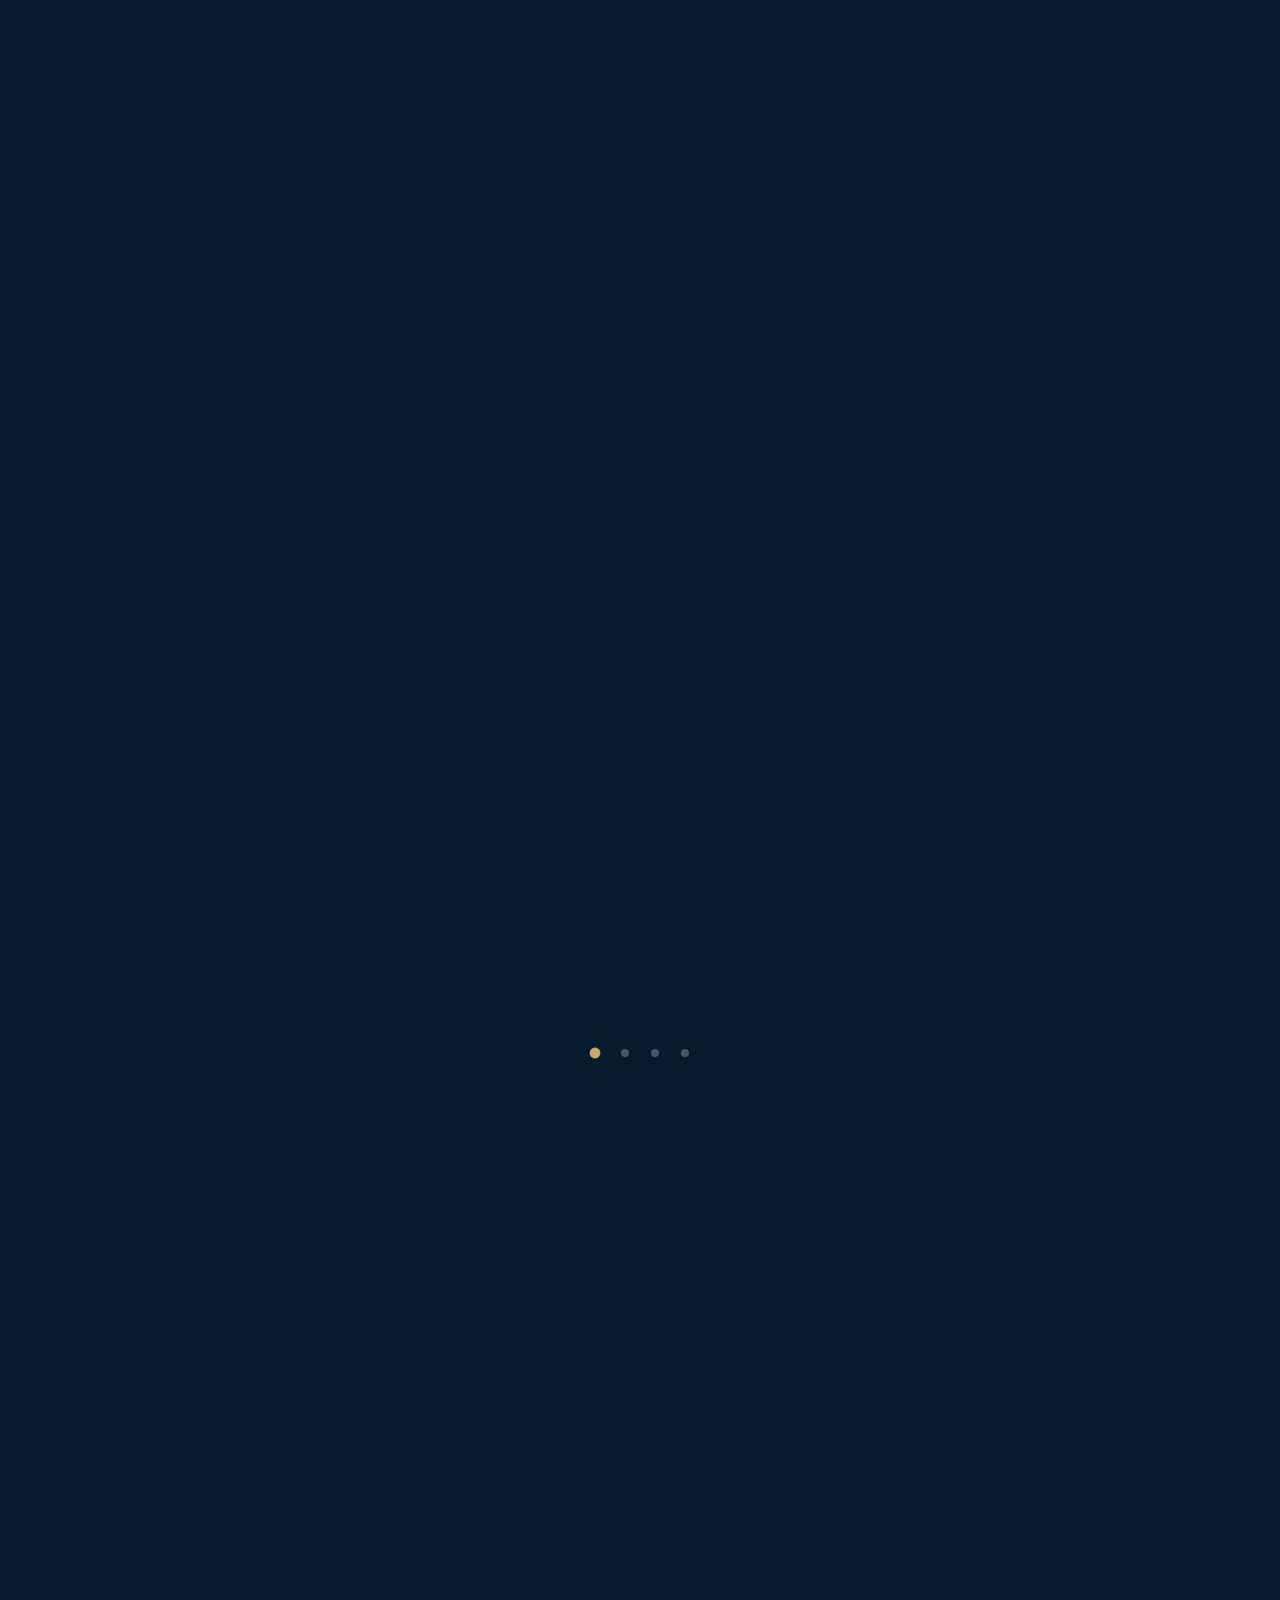
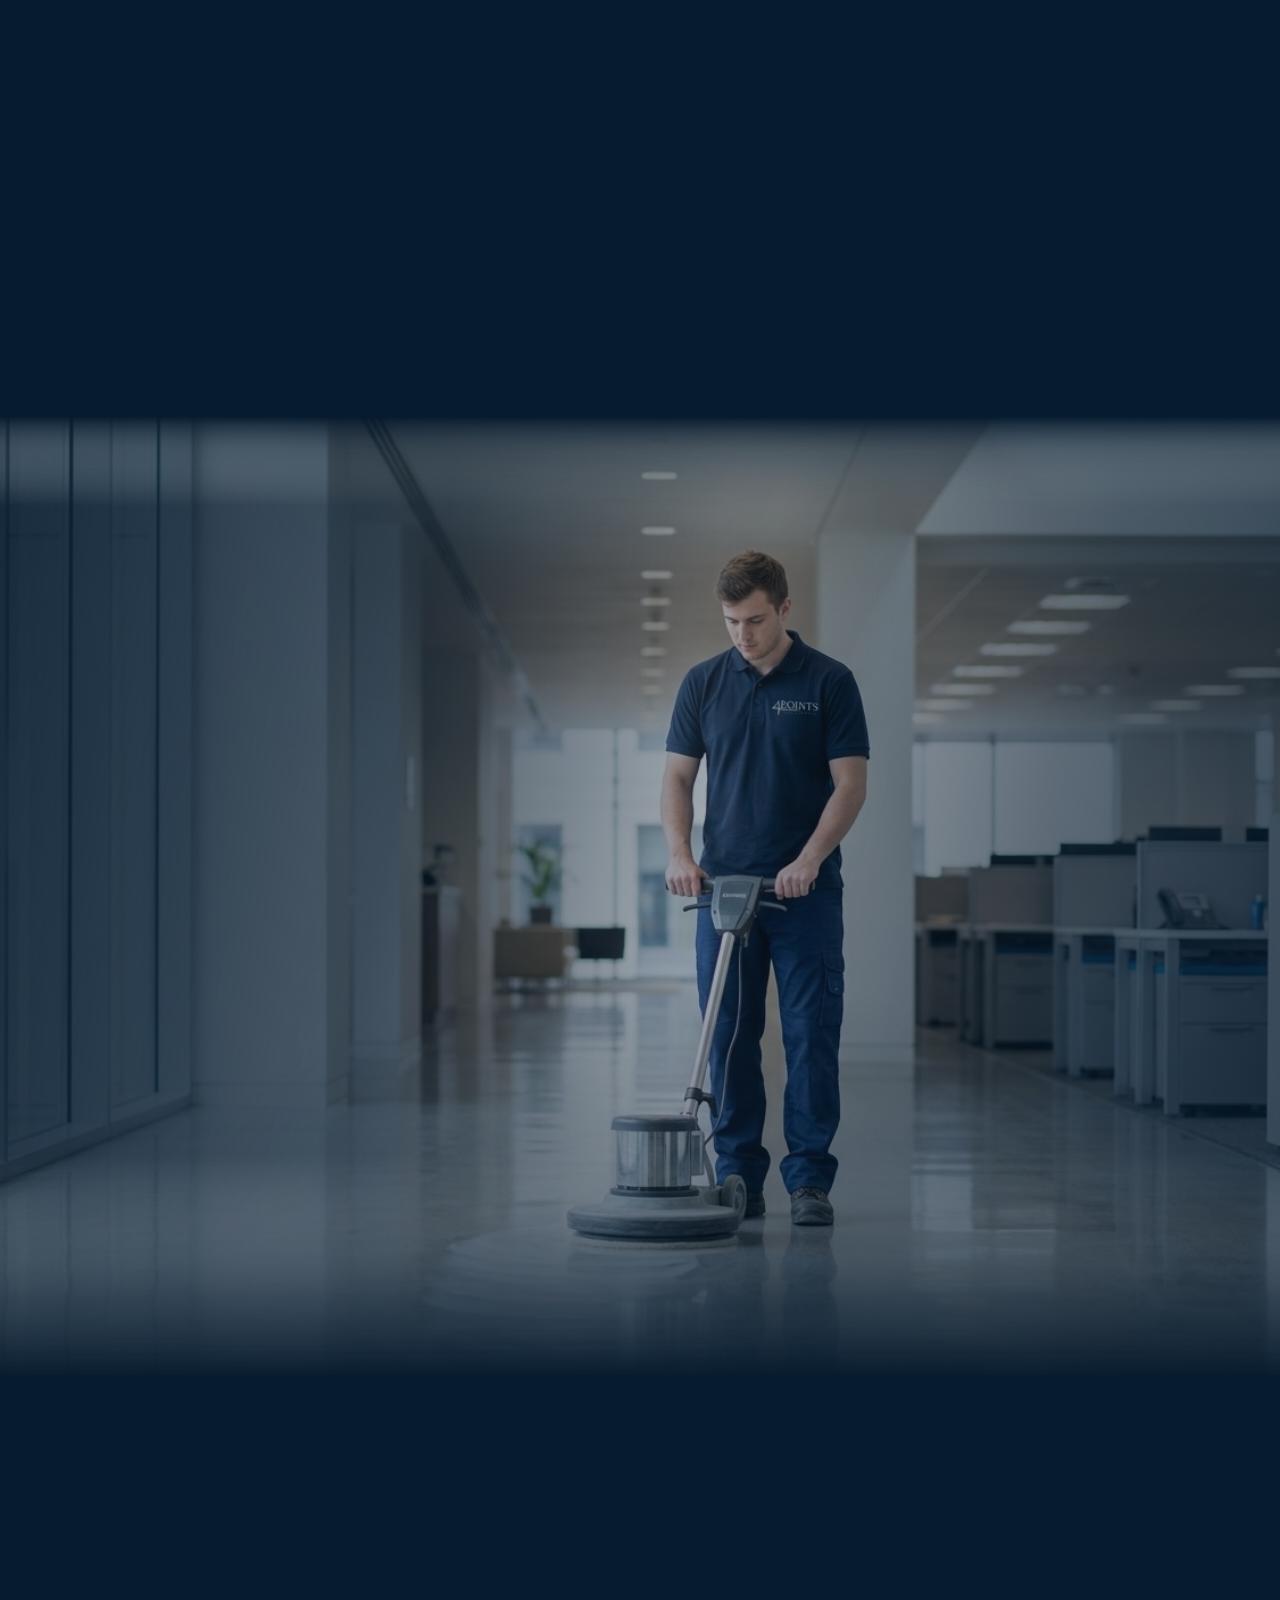
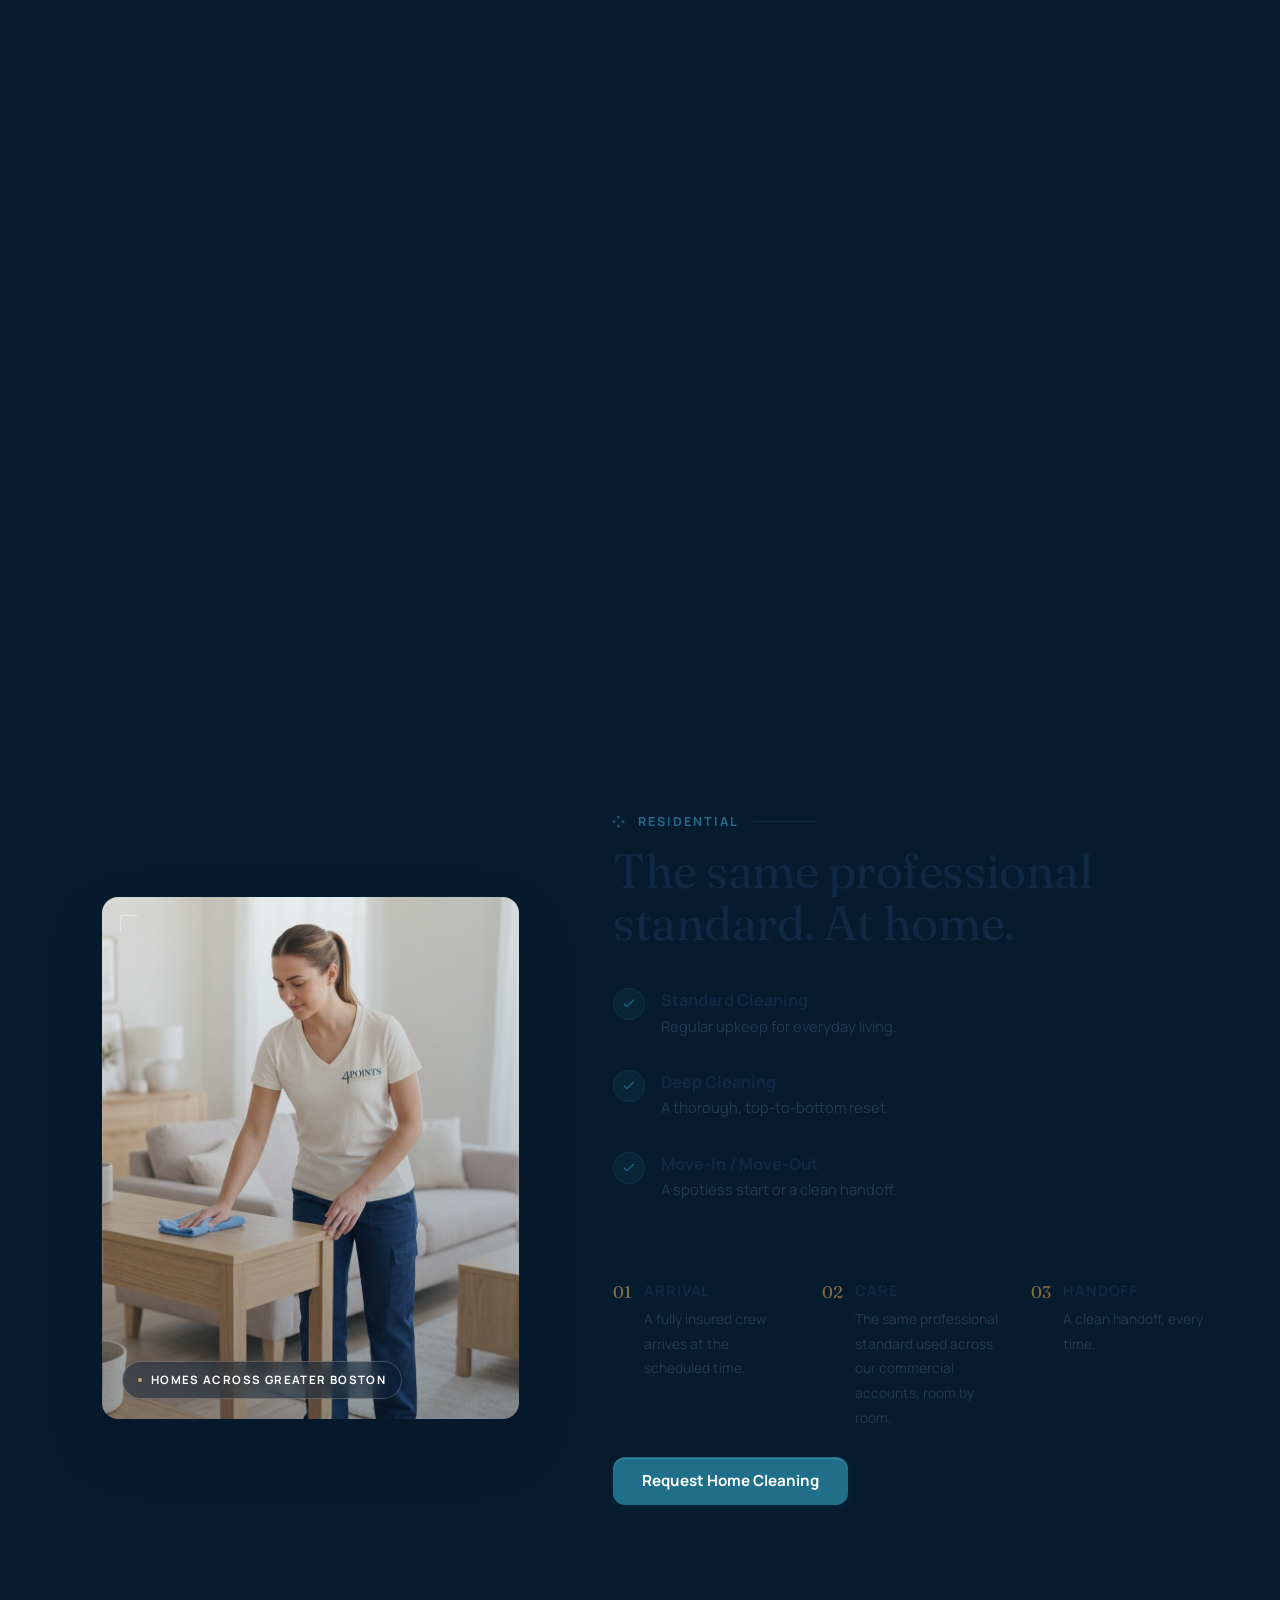
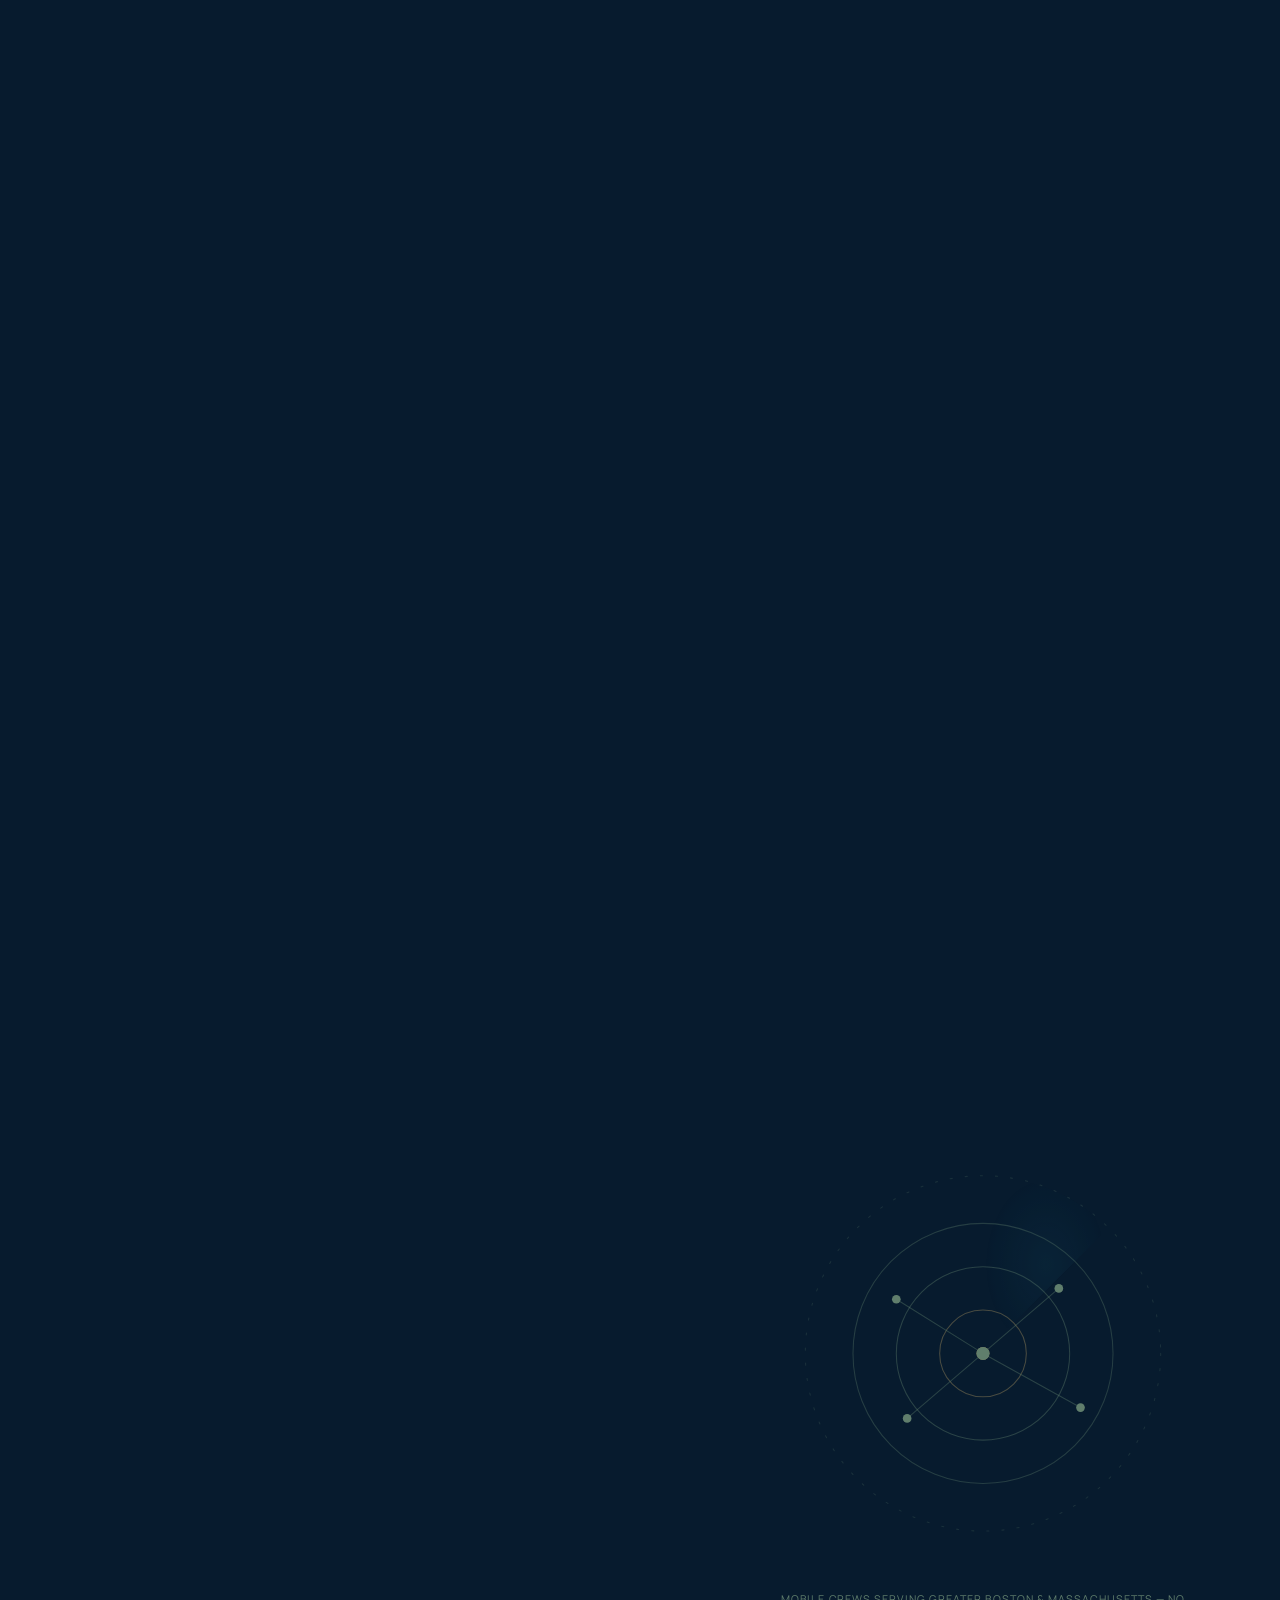
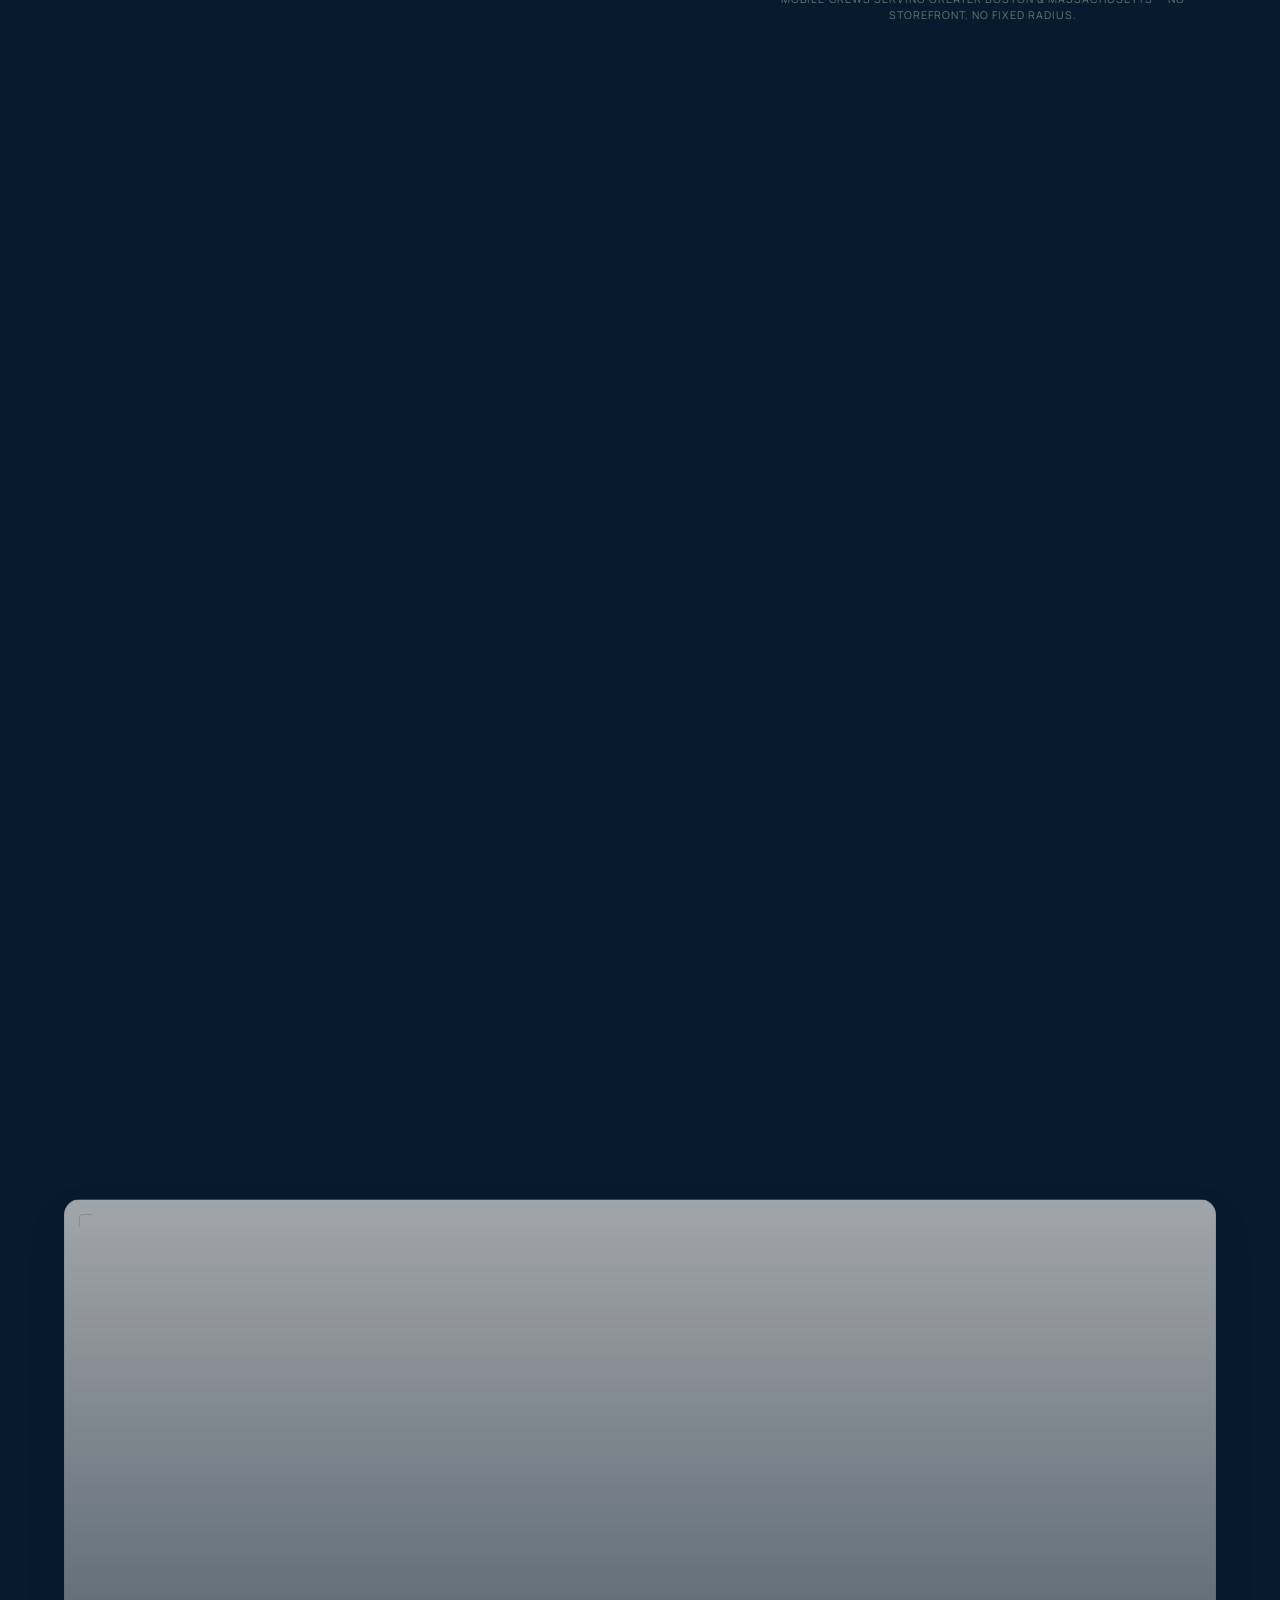
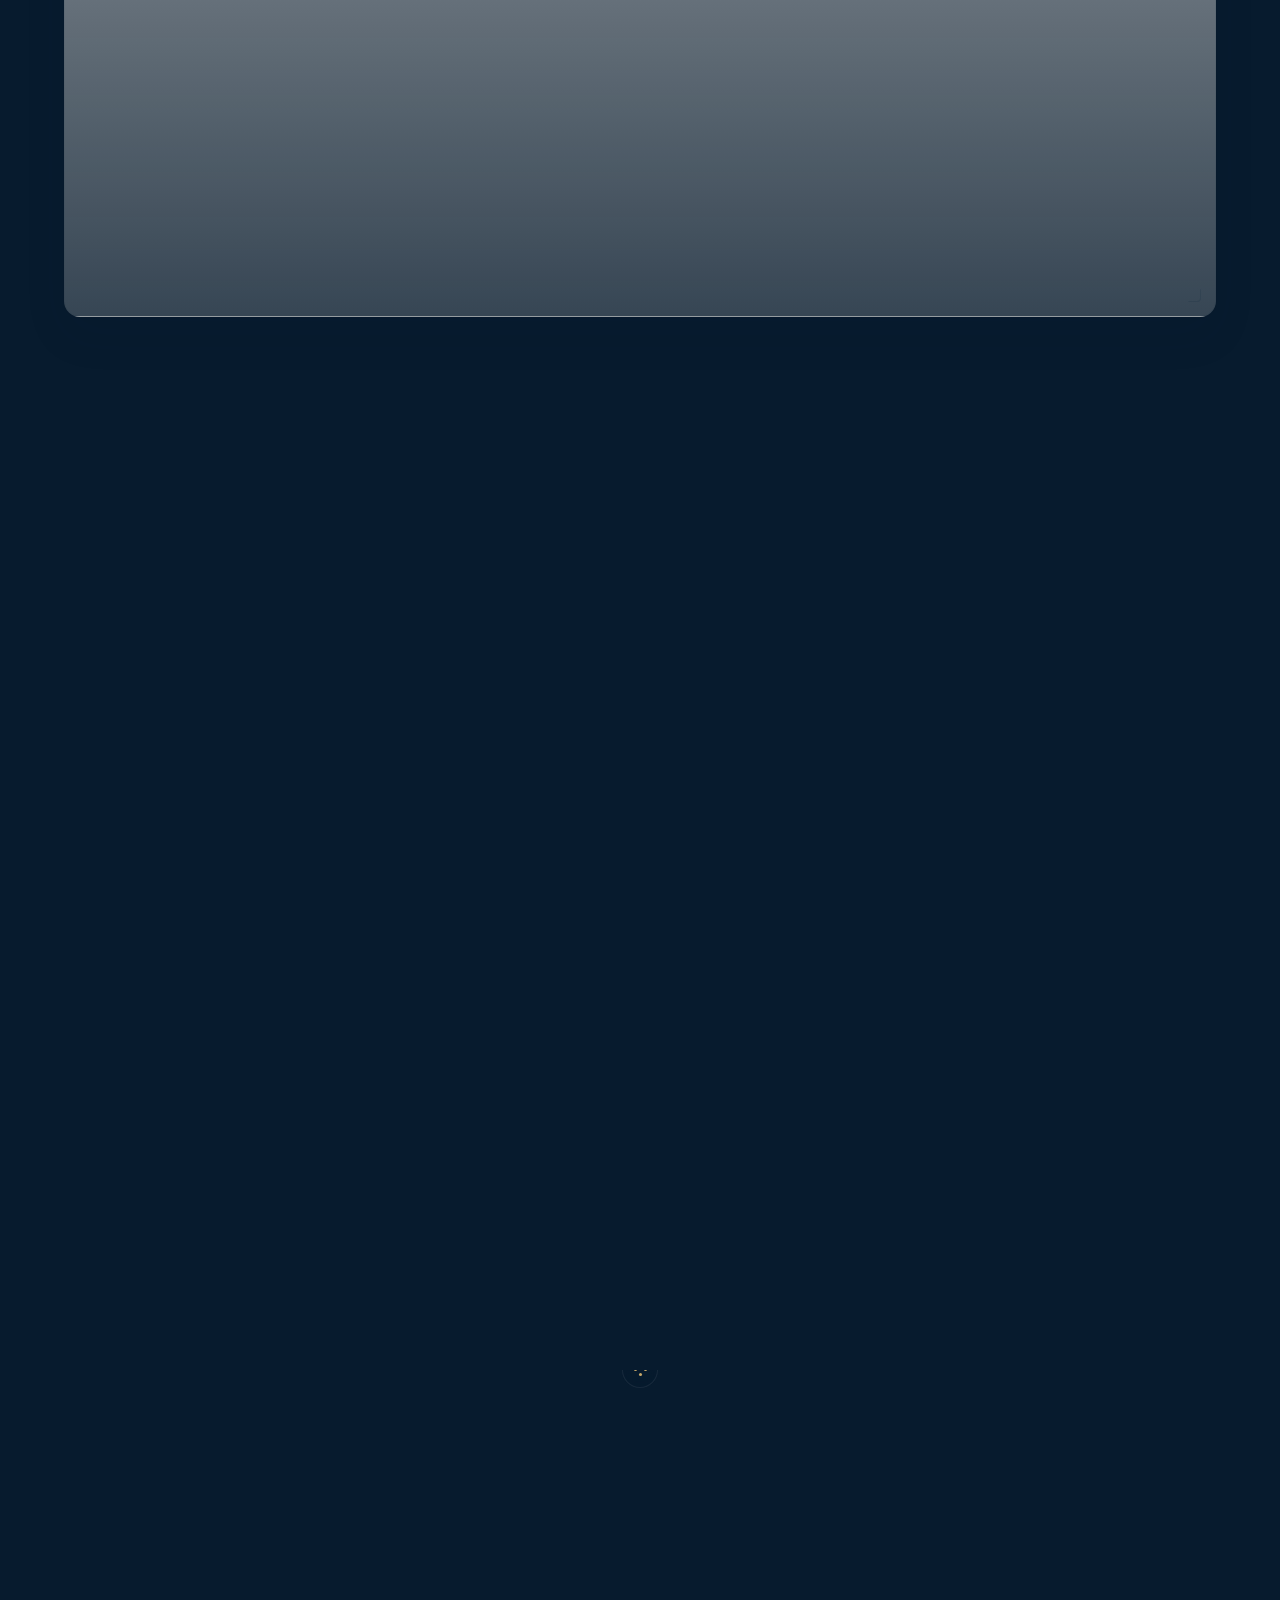
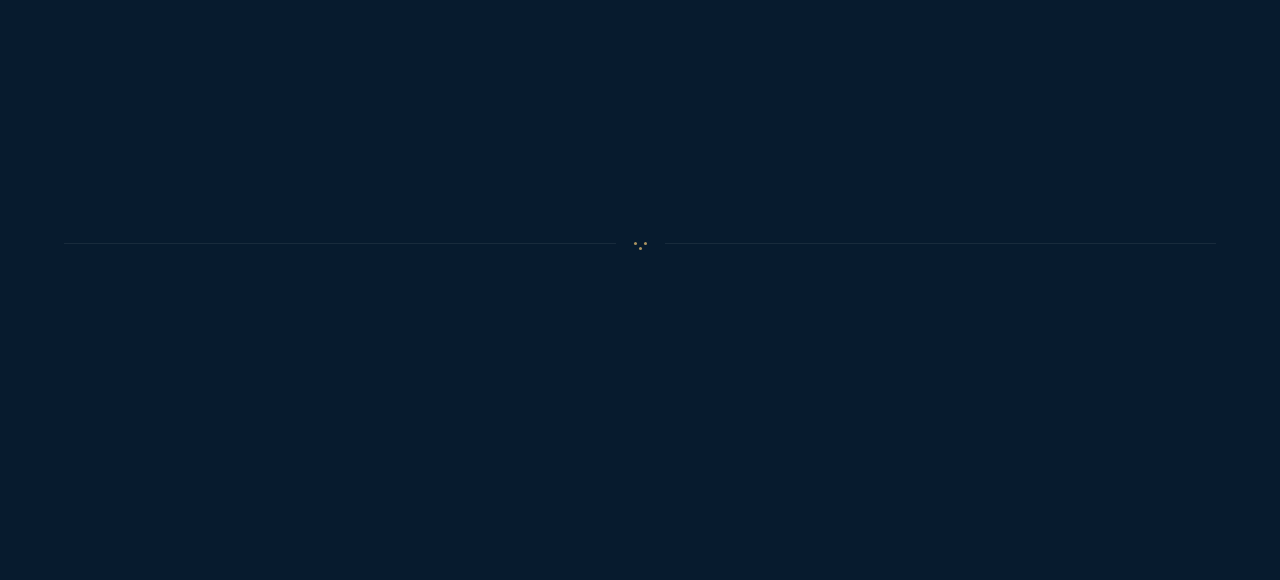
==== commit 29c8f2eb: "save" ====
--- a/index.html
+++ b/index.html
@@ -13,7 +13,7 @@
   <link
     href="https://fonts.googleapis.com/css2?family=Fraunces:ital,opsz,wght@0,9..144,300;0,9..144,400;0,9..144,600;1,9..144,400;1,9..144,500&family=Manrope:wght@400;500;600;700;800&display=swap"
     rel="stylesheet">
-  <link rel="stylesheet" href="style.css?v=21bcb4a00a9c">
+  <link rel="stylesheet" href="style.css?v=e7f9c1c74995">
 </head>
 
 <body>
@@ -100,7 +100,7 @@
       aria-label="Featured services" tabindex="0">
 
       <article class="hero-slide is-active" data-hero-slide aria-hidden="false"
-        style="--hero-img:url('assets/images/hero-commercial.jpg')">
+        style="--hero-img:url('assets/images/hero-commercial-uniformes-20260913.jpg')">
         <div class="hero-media">
           <div class="container hero-content">
           <div class="hero-text">
@@ -178,7 +178,7 @@
       </article>
 
       <article class="hero-slide" data-hero-slide aria-hidden="true"
-        style="--hero-img:url('assets/images/hero-residential.jpg')">
+        style="--hero-img:url('assets/images/hero-residential-uniformes-20260913.jpg')">
         <div class="hero-media">
           <div class="container hero-content">
           <div class="hero-text">
@@ -299,7 +299,7 @@
 
         <div class="services-grid" id="services-track" role="region" aria-label="Services" tabindex="0">
           <article class="service-card is-commercial" data-service-card data-reveal="scale"
-            style="--img-commercial:url('assets/images/commercial-cleaning.jpg')">
+            style="--img-commercial:url('assets/images/commercial-cleaning-uniformes-20260913.jpg')">
             <div class="card-media"></div>
             <button class="card-toggle" type="button" data-service-toggle aria-label="Show commercial services details">
               <svg class="icon" viewBox="0 0 24 24">
@@ -336,7 +336,7 @@
           </article>
 
           <article class="service-card is-floor" data-service-card data-reveal="scale"
-            style="--img-floor:url('assets/images/floor-care.jpg')">
+            style="--img-floor:url('assets/images/floor-care-uniformes-20260913.jpg')">
             <div class="card-media"></div>
             <button class="card-toggle" type="button" data-service-toggle aria-label="Show floor care details">
               <svg class="icon" viewBox="0 0 24 24">
@@ -372,7 +372,7 @@
           </article>
 
           <article class="service-card is-residential" data-service-card data-reveal="scale"
-            style="--img-residential:url('assets/images/residential-cleaning.jpg')">
+            style="--img-residential:url('assets/images/residential-cleaning-uniformes-20260913.jpg')">
             <div class="card-media"></div>
             <button class="card-toggle" type="button" data-service-toggle aria-label="Show residential services details">
               <svg class="icon" viewBox="0 0 24 24">
@@ -405,7 +405,7 @@
           </article>
 
           <article class="service-card is-post-construction" data-service-card data-reveal="scale"
-            style="--img-post-construction:url('assets/images/after-floor.jpg')">
+            style="--img-post-construction:url('assets/images/post-construction-uniformes-20260913.jpg')">
             <div class="card-media"></div>
             <button class="card-toggle" type="button" data-service-toggle
               aria-label="Show post-construction cleaning details">
@@ -439,7 +439,7 @@
           </article>
 
           <article class="service-card is-move-in-out" data-service-card data-reveal="scale"
-            style="--img-move-in-out:url('assets/images/hero-residential.jpg')">
+            style="--img-move-in-out:url('assets/images/hero-residential-uniformes-20260913.jpg')">
             <div class="card-media"></div>
             <button class="card-toggle" type="button" data-service-toggle
               aria-label="Show move-in and move-out deep cleaning details">
@@ -513,7 +513,7 @@
      FLOOR CARE
      ========================================================= -->
     <section class="floorcare scroll-snap-section" id="floorcare"
-      style="--img-floor-lg:url('assets/images/floor-care.jpg')">
+      style="--img-floor-lg:url('assets/images/floor-care-uniformes-20260913.jpg')">
       <!-- Raking light over the treated floor. It shares --fc-mask with the
            photograph and the scrim, so the three dissolve as one object and no
            new edge is introduced at either end of the chapter. -->
@@ -629,7 +629,7 @@
     <section class="section residential scroll-snap-section" id="residential">
       <div class="container residential-inner">
         <div class="residential-media" data-reveal="scale"
-          style="--img-residential:url('assets/images/residential-cleaning.jpg')">
+          style="--img-residential:url('assets/images/residential-cleaning-uniformes-20260913.jpg')">
           <span class="residential-caption">Homes across Greater Boston</span>
         </div>
         <div data-reveal>
@@ -1213,7 +1213,7 @@
 
   <section class="m-cover" data-service-cover="commercial" role="dialog" aria-modal="true"
     aria-label="Commercial &amp; Janitorial" aria-hidden="true" inert>
-    <div class="m-cover-media" style="--cover-img:url('assets/images/commercial-cleaning.jpg')">
+    <div class="m-cover-media" style="--cover-img:url('assets/images/commercial-cleaning-uniformes-20260913.jpg')">
       <div class="m-cover-bar">
         <button type="button" class="m-cover-back" data-service-cover-close aria-label="Back to Services">
           <svg class="icon" viewBox="0 0 24 24" aria-hidden="true">
@@ -1251,7 +1251,7 @@
 
   <section class="m-cover" data-service-cover="floor" role="dialog" aria-modal="true" aria-label="Floor Care"
     aria-hidden="true" inert>
-    <div class="m-cover-media" style="--cover-img:url('assets/images/floor-care.jpg')">
+    <div class="m-cover-media" style="--cover-img:url('assets/images/floor-care-uniformes-20260913.jpg')">
       <div class="m-cover-bar">
         <button type="button" class="m-cover-back" data-service-cover-close aria-label="Back to Services">
           <svg class="icon" viewBox="0 0 24 24" aria-hidden="true">
@@ -1288,7 +1288,7 @@
 
   <section class="m-cover" data-service-cover="residential" role="dialog" aria-modal="true" aria-label="Residential"
     aria-hidden="true" inert>
-    <div class="m-cover-media" style="--cover-img:url('assets/images/residential-cleaning.jpg')">
+    <div class="m-cover-media" style="--cover-img:url('assets/images/residential-cleaning-uniformes-20260913.jpg')">
       <div class="m-cover-bar">
         <button type="button" class="m-cover-back" data-service-cover-close aria-label="Back to Services">
           <svg class="icon" viewBox="0 0 24 24" aria-hidden="true">
@@ -1322,7 +1322,7 @@
 
   <section class="m-cover" data-service-cover="post-construction" role="dialog" aria-modal="true"
     aria-label="Post-Construction" aria-hidden="true" inert>
-    <div class="m-cover-media" style="--cover-img:url('assets/images/after-floor.jpg')">
+    <div class="m-cover-media" style="--cover-img:url('assets/images/post-construction-uniformes-20260913.jpg')">
       <div class="m-cover-bar">
         <button type="button" class="m-cover-back" data-service-cover-close aria-label="Back to Services">
           <svg class="icon" viewBox="0 0 24 24" aria-hidden="true">
@@ -1356,7 +1356,7 @@
 
   <section class="m-cover" data-service-cover="move-in-out" role="dialog" aria-modal="true"
     aria-label="Move-In / Move-Out" aria-hidden="true" inert>
-    <div class="m-cover-media" style="--cover-img:url('assets/images/hero-residential.jpg')">
+    <div class="m-cover-media" style="--cover-img:url('assets/images/hero-residential-uniformes-20260913.jpg')">
       <div class="m-cover-bar">
         <button type="button" class="m-cover-back" data-service-cover-close aria-label="Back to Services">
           <svg class="icon" viewBox="0 0 24 24" aria-hidden="true">
@@ -1391,7 +1391,7 @@
     </div>
   </section>
 
-  <script type="module" src="script.js?v=84a3bf532bde"></script>
+  <script type="module" src="script.js?v=8e01bff658a8"></script>
 </body>
 
 </html>
--- a/style.css
+++ b/style.css
@@ -2216,6 +2216,7 @@
 
     .service-card.is-commercial .card-media {
       background-image: linear-gradient(190deg, rgba(7, 27, 46, .2), rgba(7, 27, 46, .94)), var(--img-commercial);
+      background-position: center top;
       background-color: var(--navy);
     }
 
@@ -2226,6 +2227,7 @@
 
     .service-card.is-residential .card-media {
       background-image: linear-gradient(190deg, rgba(139, 174, 139, .1), rgba(7, 27, 46, .86)), var(--img-residential);
+      background-position: center top;
       background-color: var(--navy-2);
     }
 
@@ -2703,9 +2705,8 @@
       inset: 0;
       background-image: var(--img-floor-lg);
       background-size: cover;
-      /* a 2:3 portrait in a 16:9 band: the subject of the picture is the floor
-         and the pad on it, and the default centre crop shows neither */
-      background-position: 60% calc(74% + var(--parallax, 0px));
+      /* The landscape photograph keeps the operator and machine together. */
+      background-position: 50% calc(35% + var(--parallax, 0px));
       -webkit-mask-image: var(--fc-mask);
       mask-image: var(--fc-mask);
     }
@@ -6315,6 +6316,8 @@
 
       .residential-media {
         aspect-ratio: 3/2;
+        /* Retain the face and chest logo in the shallow mobile crop. */
+        background-position: center 10%;
         margin-inline: var(--bleed);
         width: var(--bleed-w);
         border-radius: 0;
@@ -7129,6 +7132,12 @@
           linear-gradient(to bottom, rgba(7, 27, 46, .55), rgba(7, 27, 46, 0) 30%);
       }
 
+      /* Portrait workwear photos need a higher focal point in cover screens. */
+      [data-service-cover="commercial"] .m-cover-media,
+      [data-service-cover="residential"] .m-cover-media {
+        background-position: center top;
+      }
+
       .m-cover-bar {
         position: absolute;
         top: 0;
@@ -8895,4 +8904,4 @@
       .fc-sheen {
         transform: none !important;
       }
-    }+    }
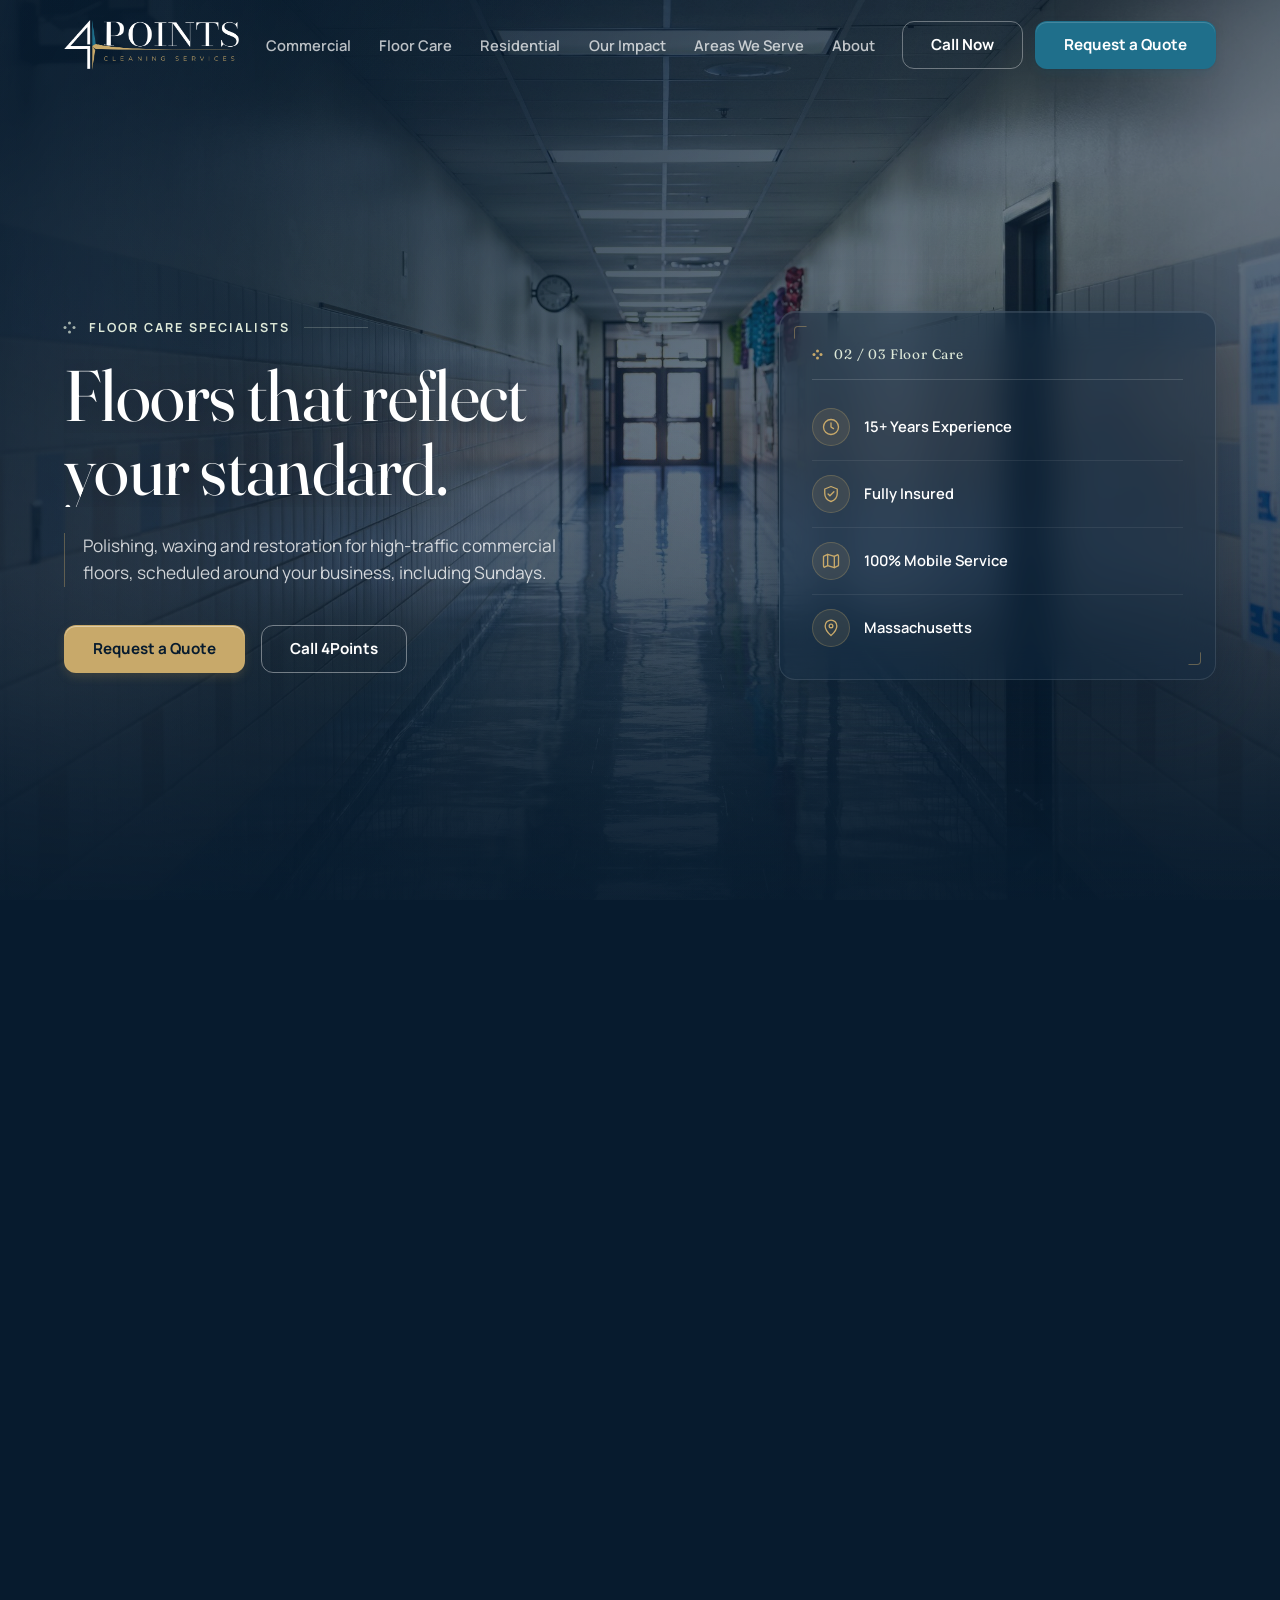
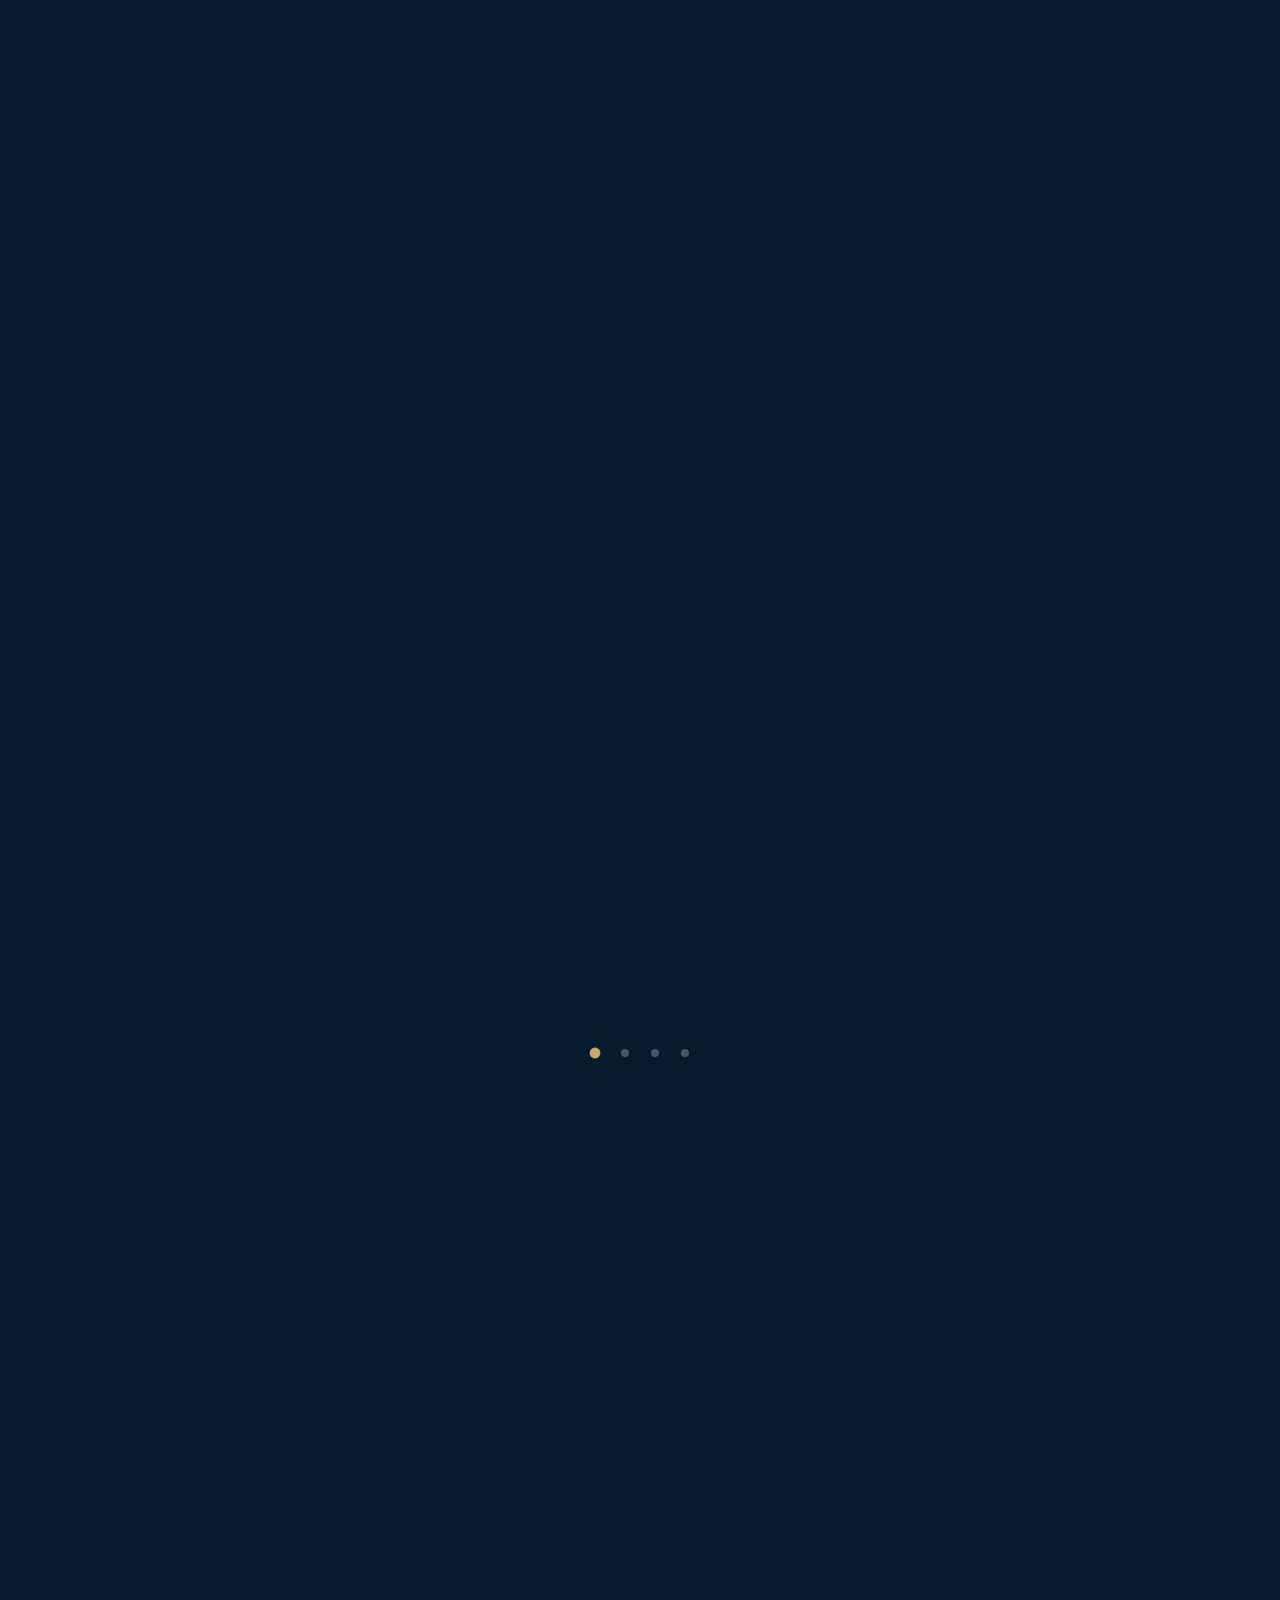
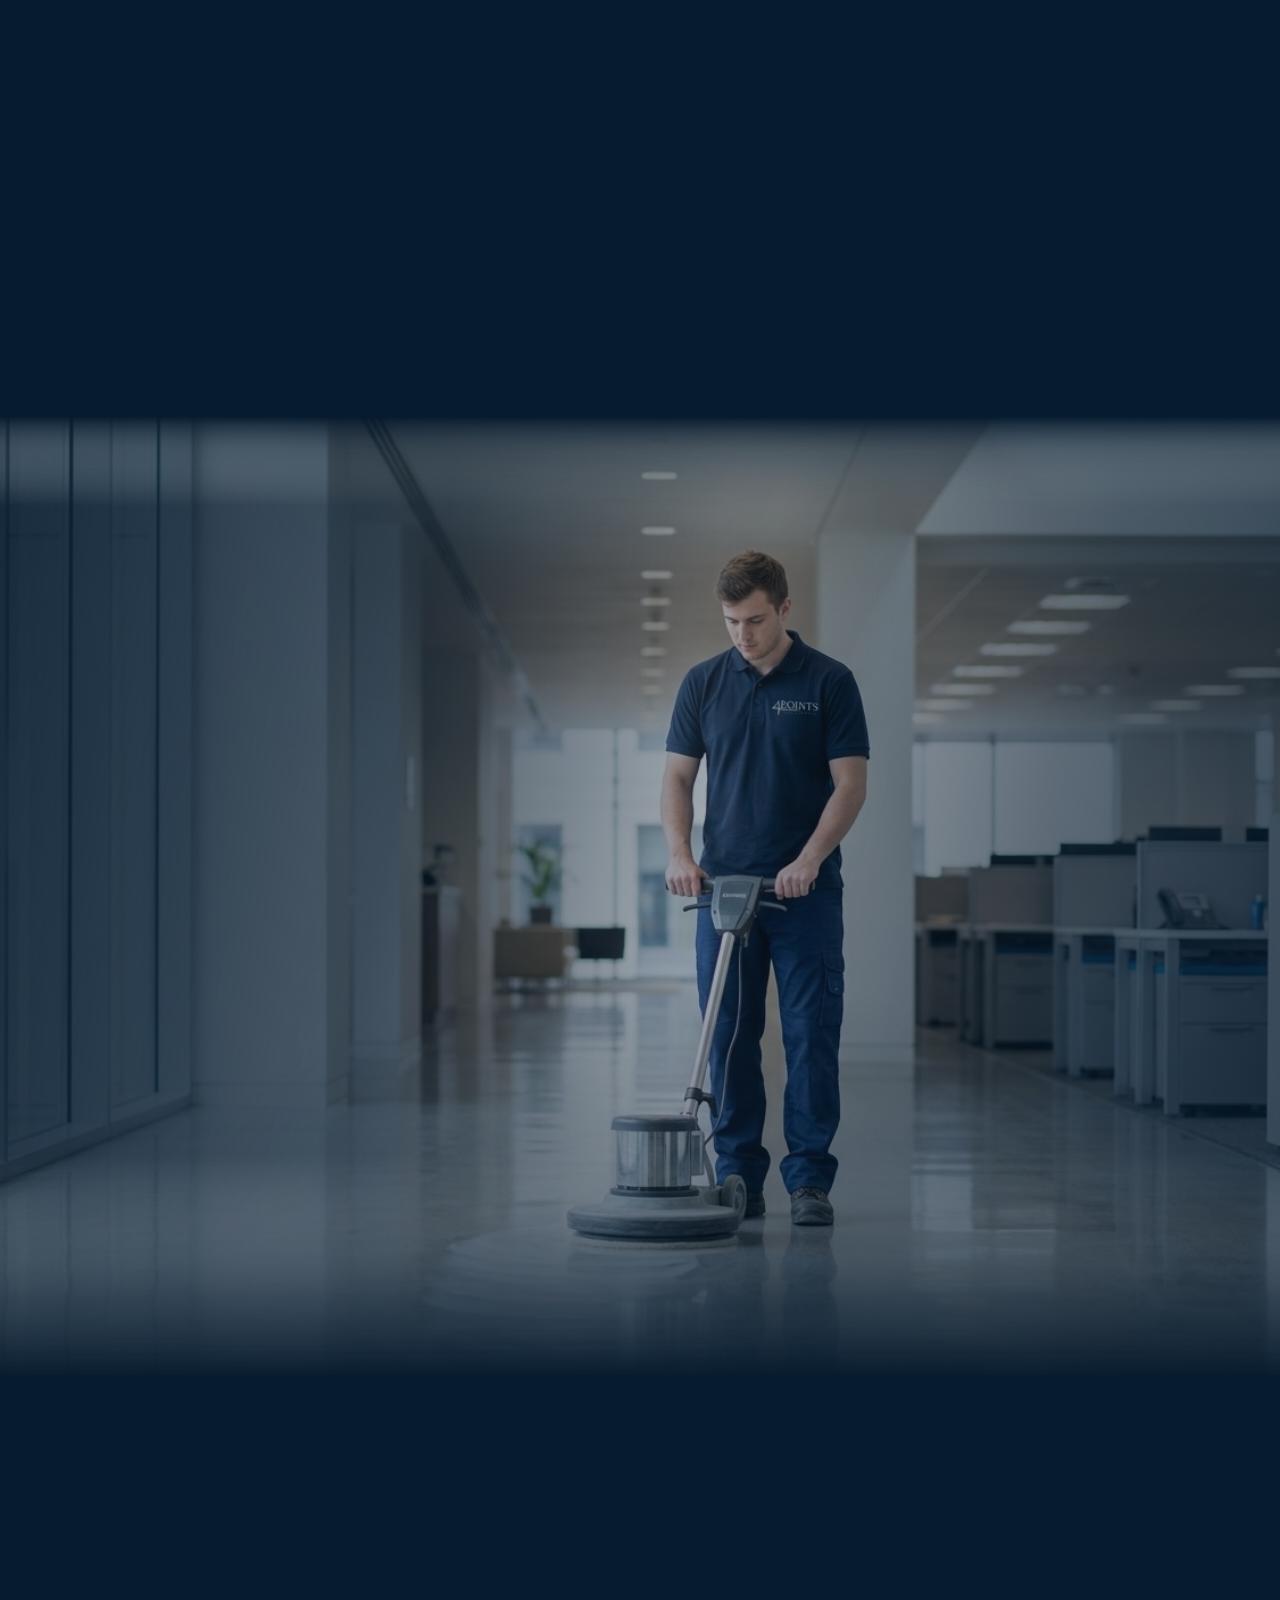
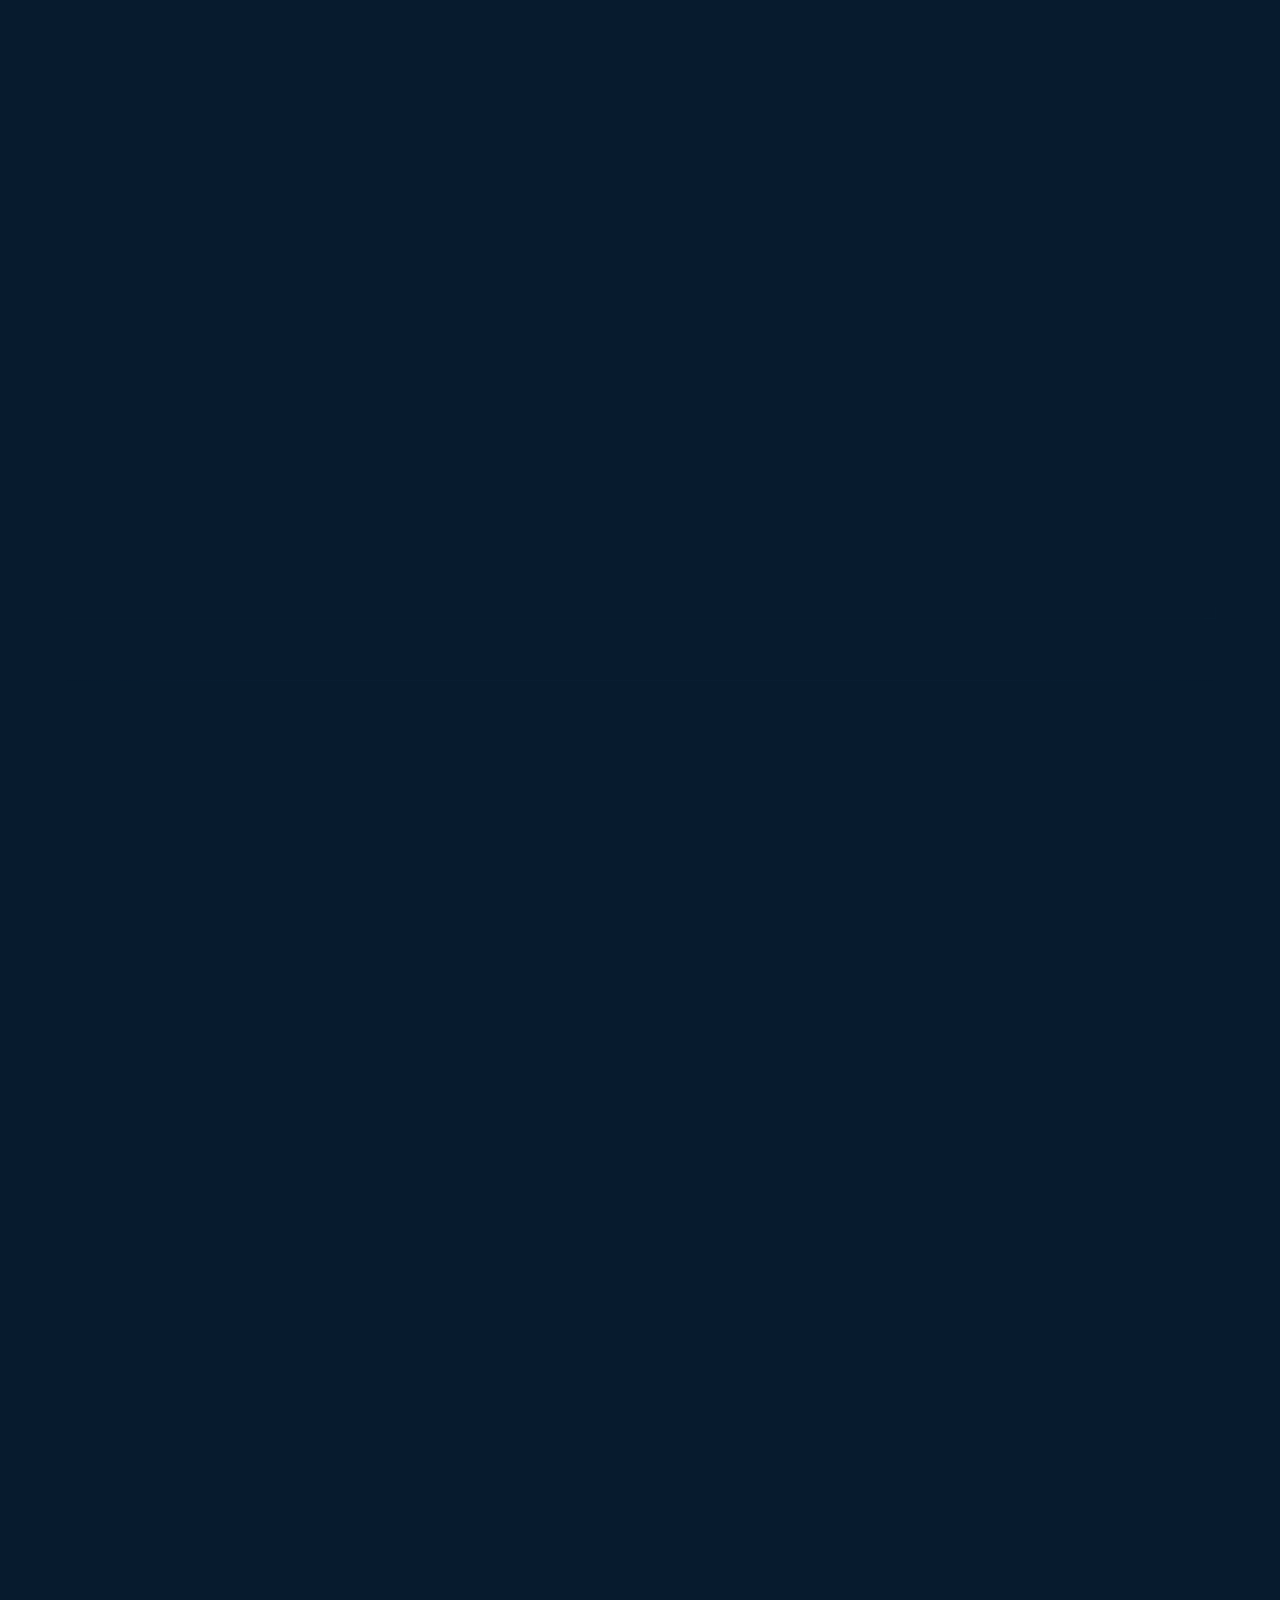
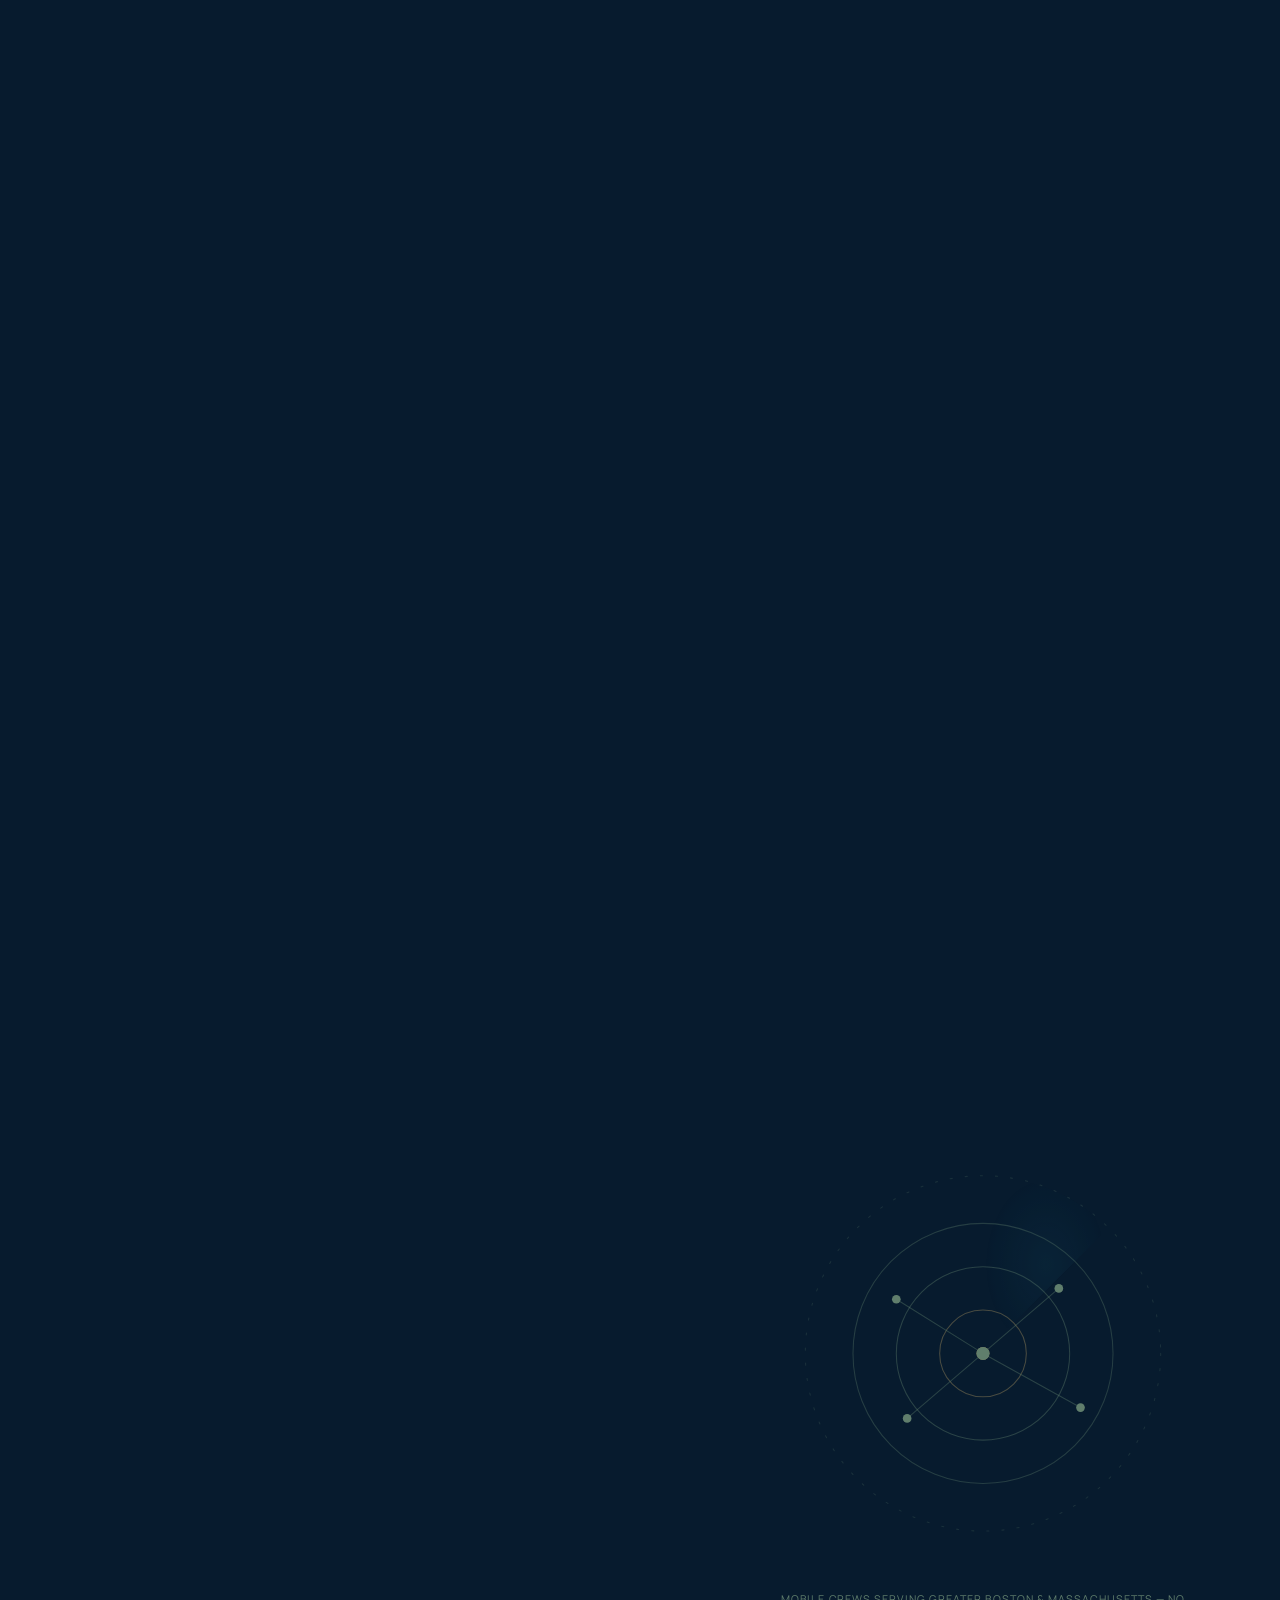
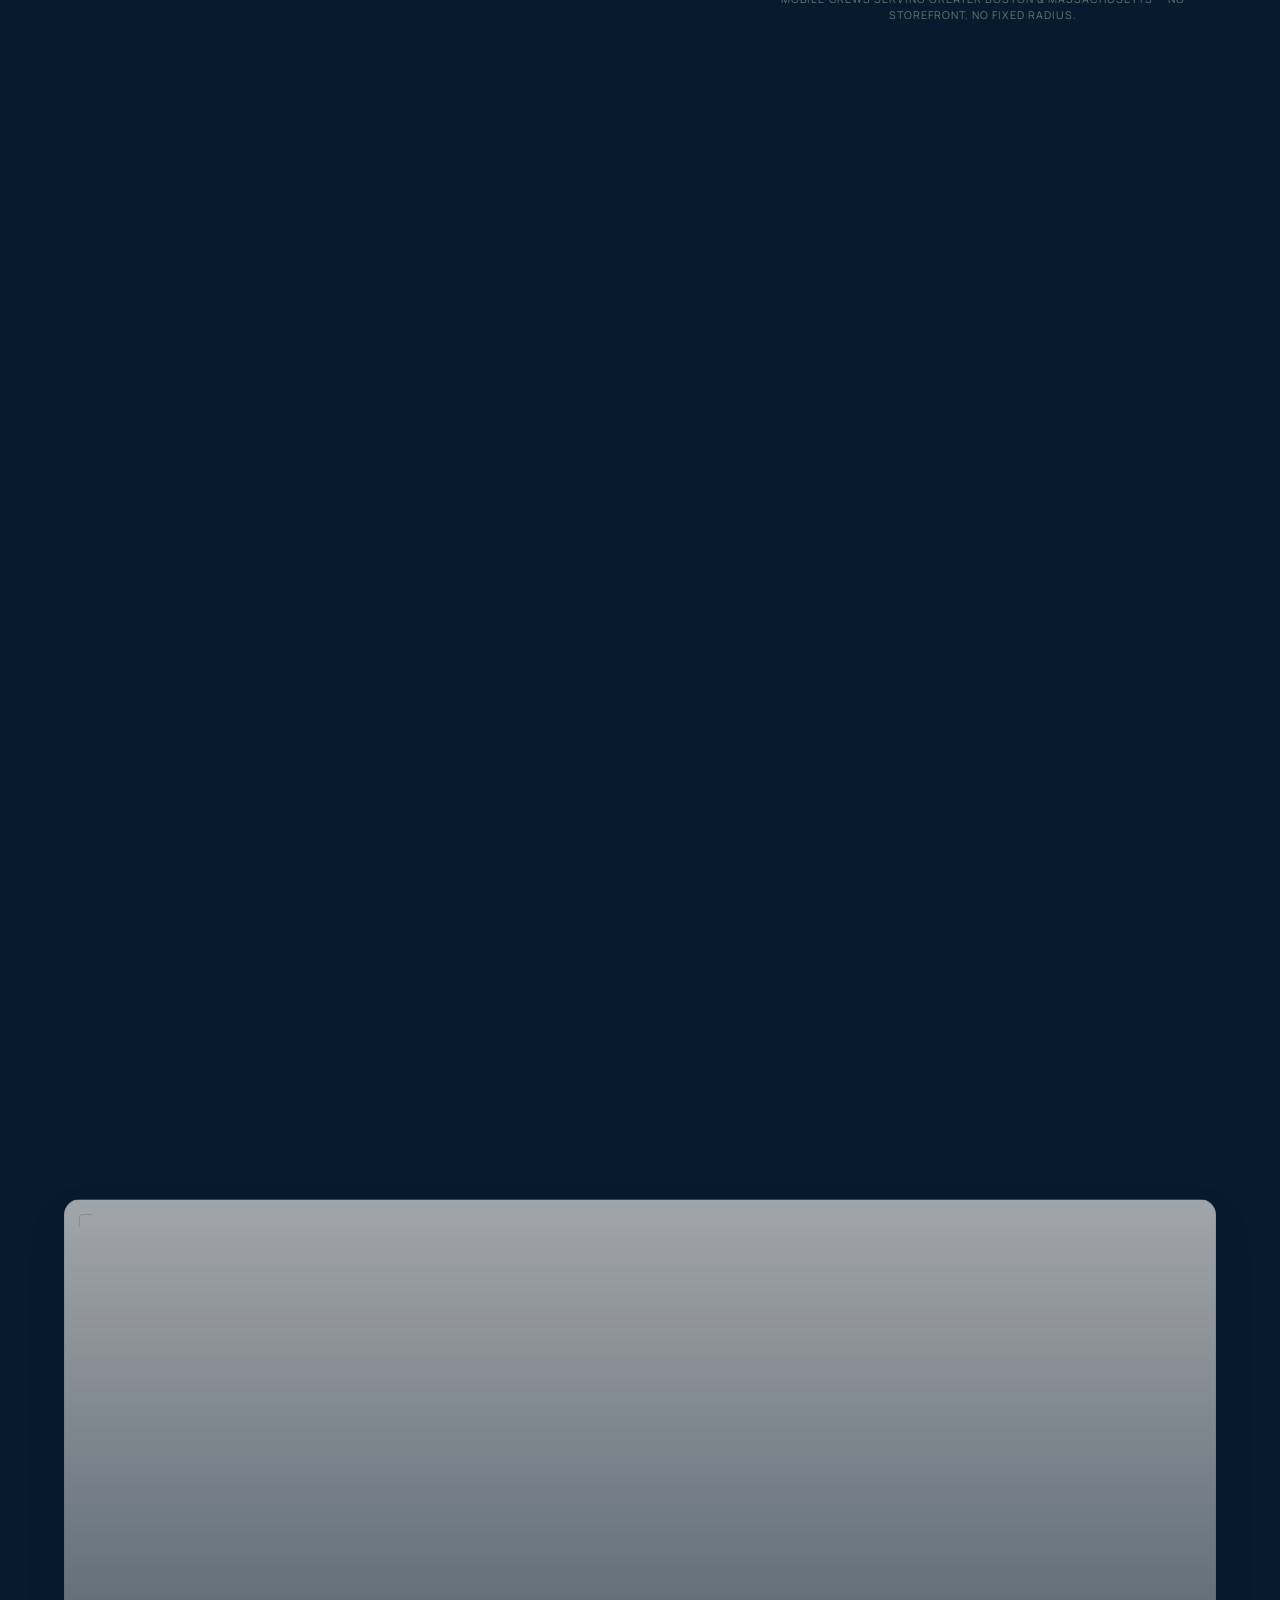
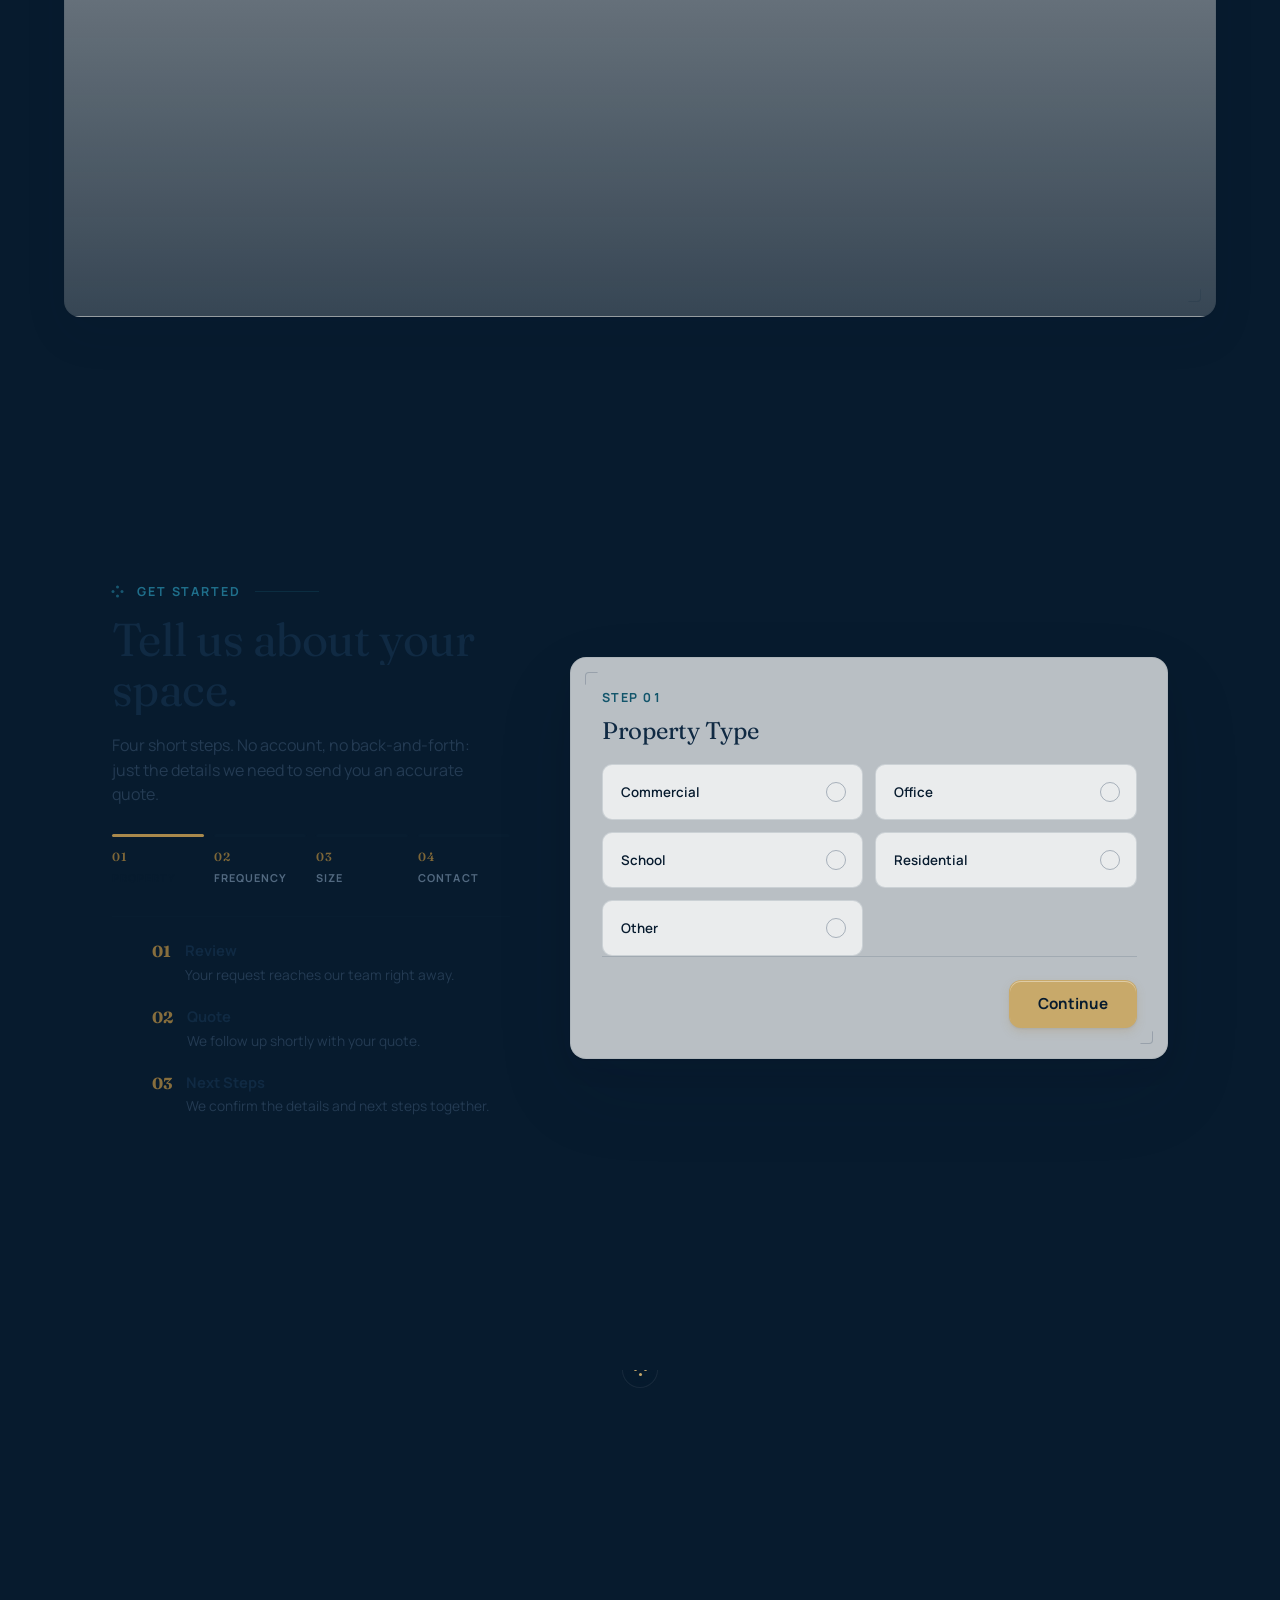
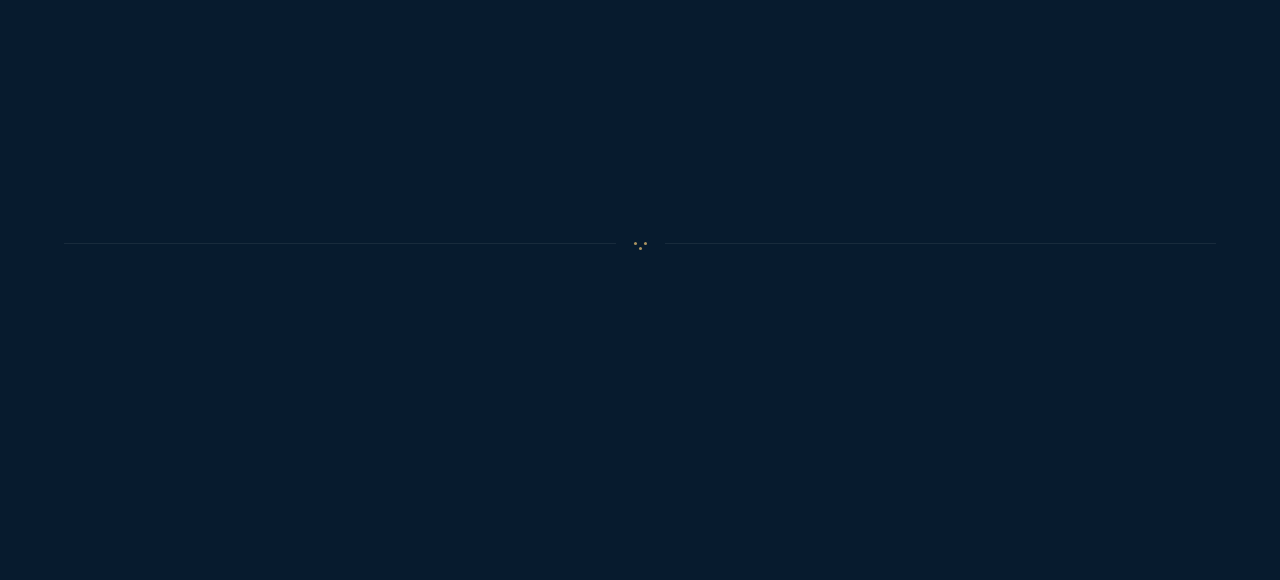
==== commit 178454d7: "Update navigation order in header" ====
--- a/index.html
+++ b/index.html
@@ -47,10 +47,10 @@
       </a>
       <nav class="nav-desktop" aria-label="Primary">
         <a href="#services">Commercial</a>
+        <a href="#floorcare">Floor Care</a>
         <a href="#residential">Residential</a>
-        <a href="#floorcare">Floor Care</a>
+        <a href="#impact">Our Impact</a>
         <a href="#areas">Areas We Serve</a>
-        <a href="#impact">Our Impact</a>
         <a href="#faq">About</a>
       </nav>
       <div class="header-actions">
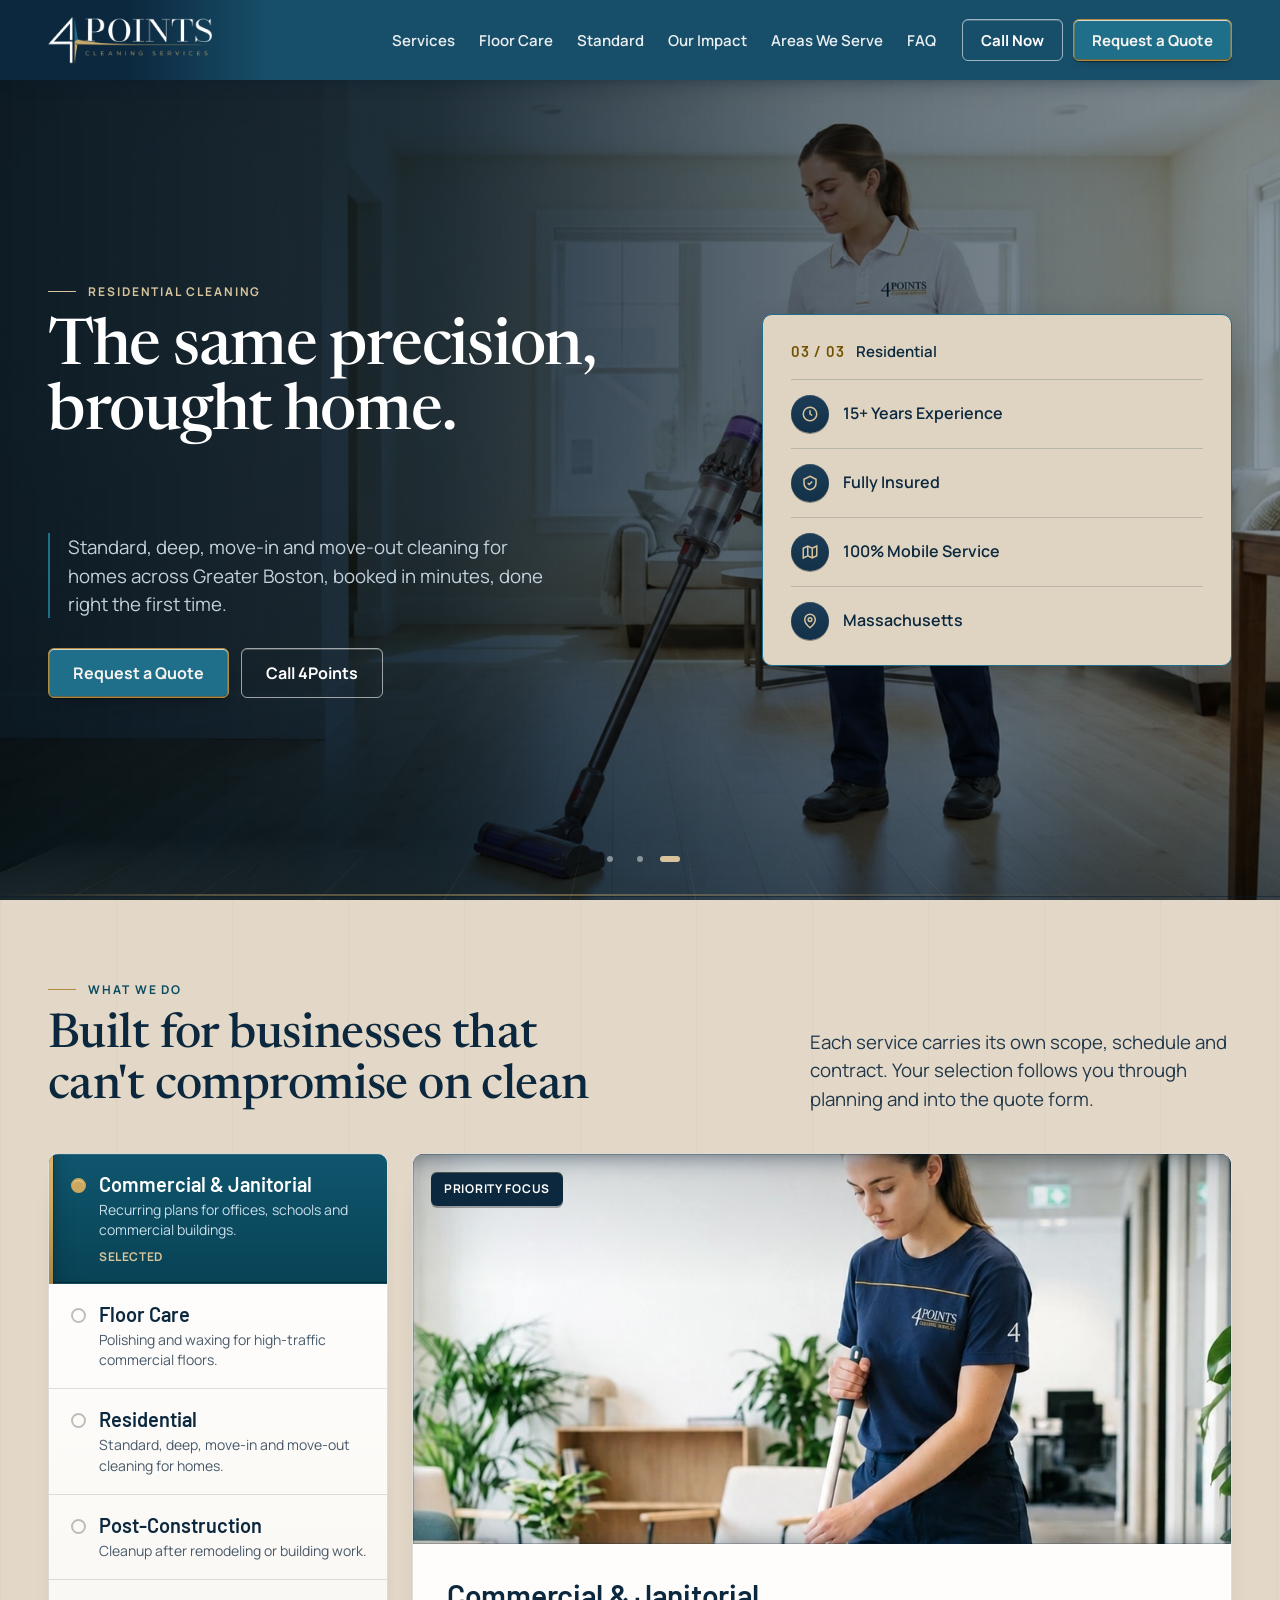
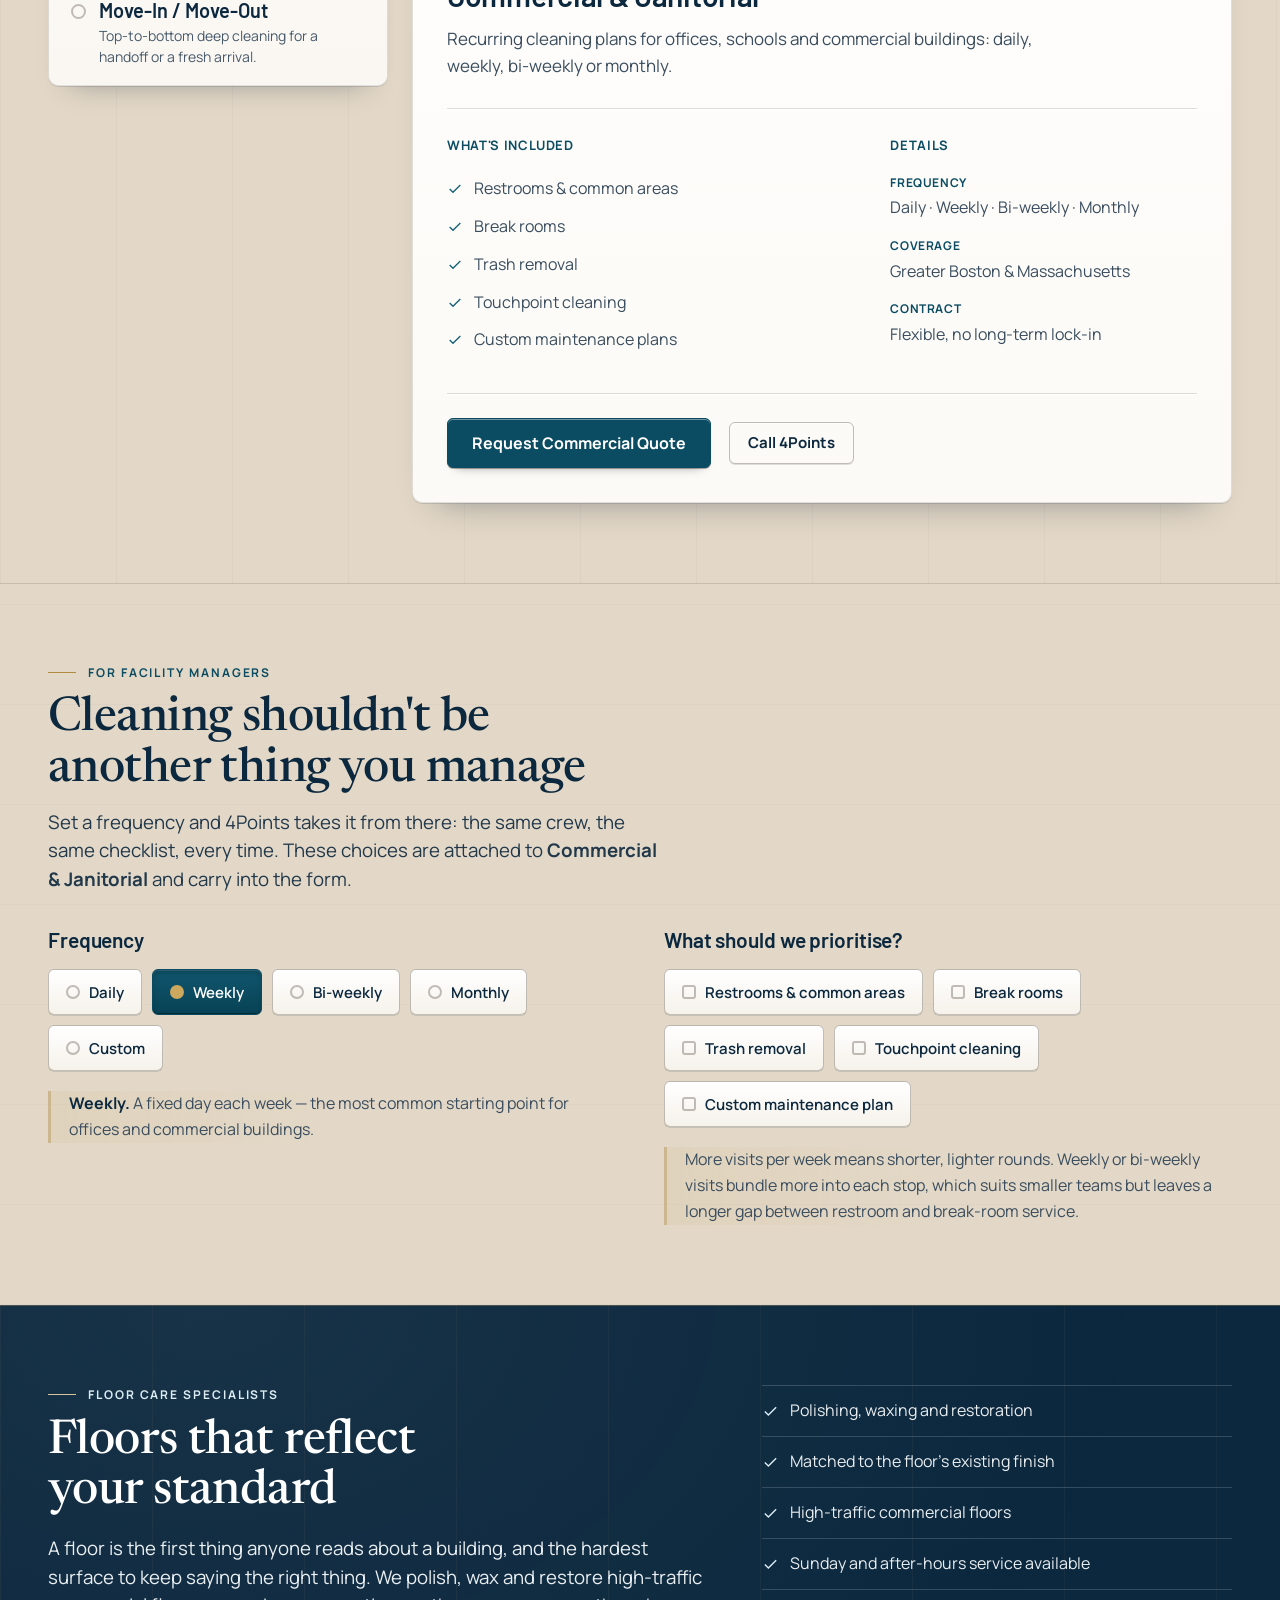
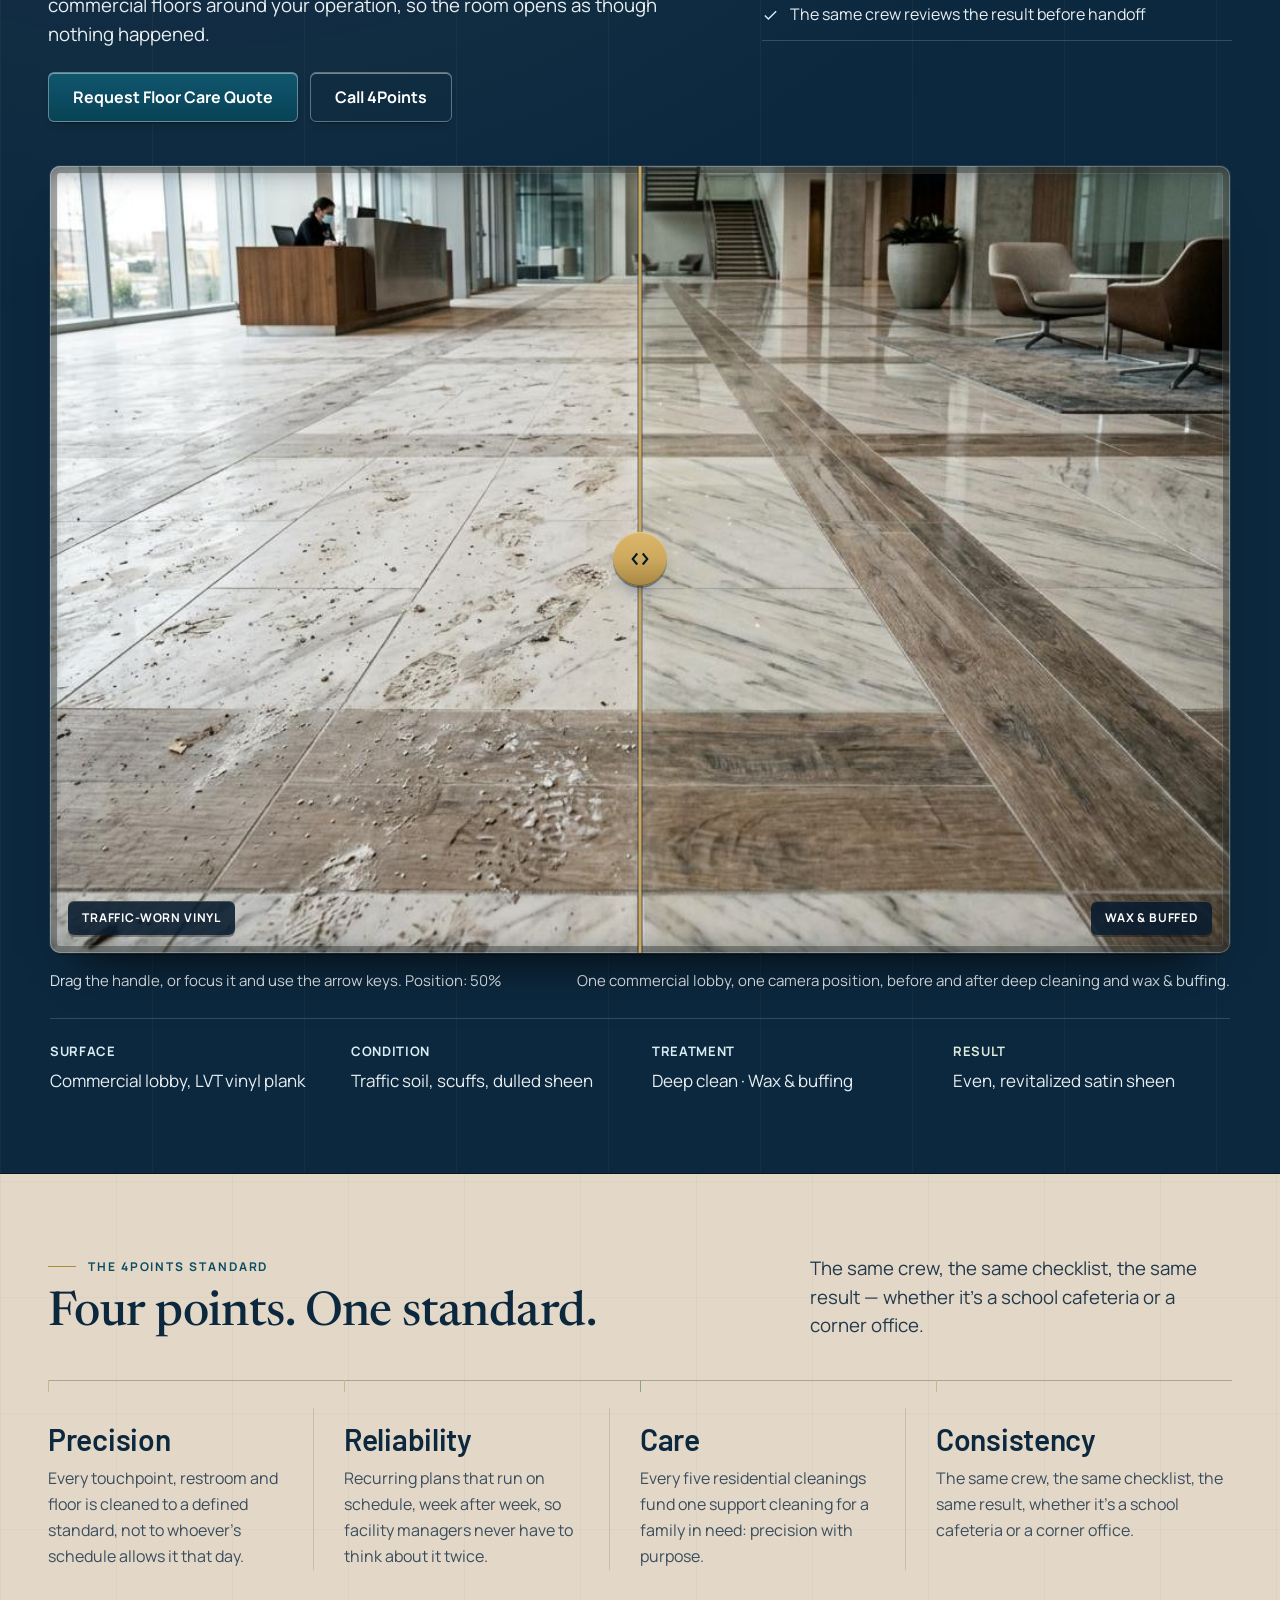
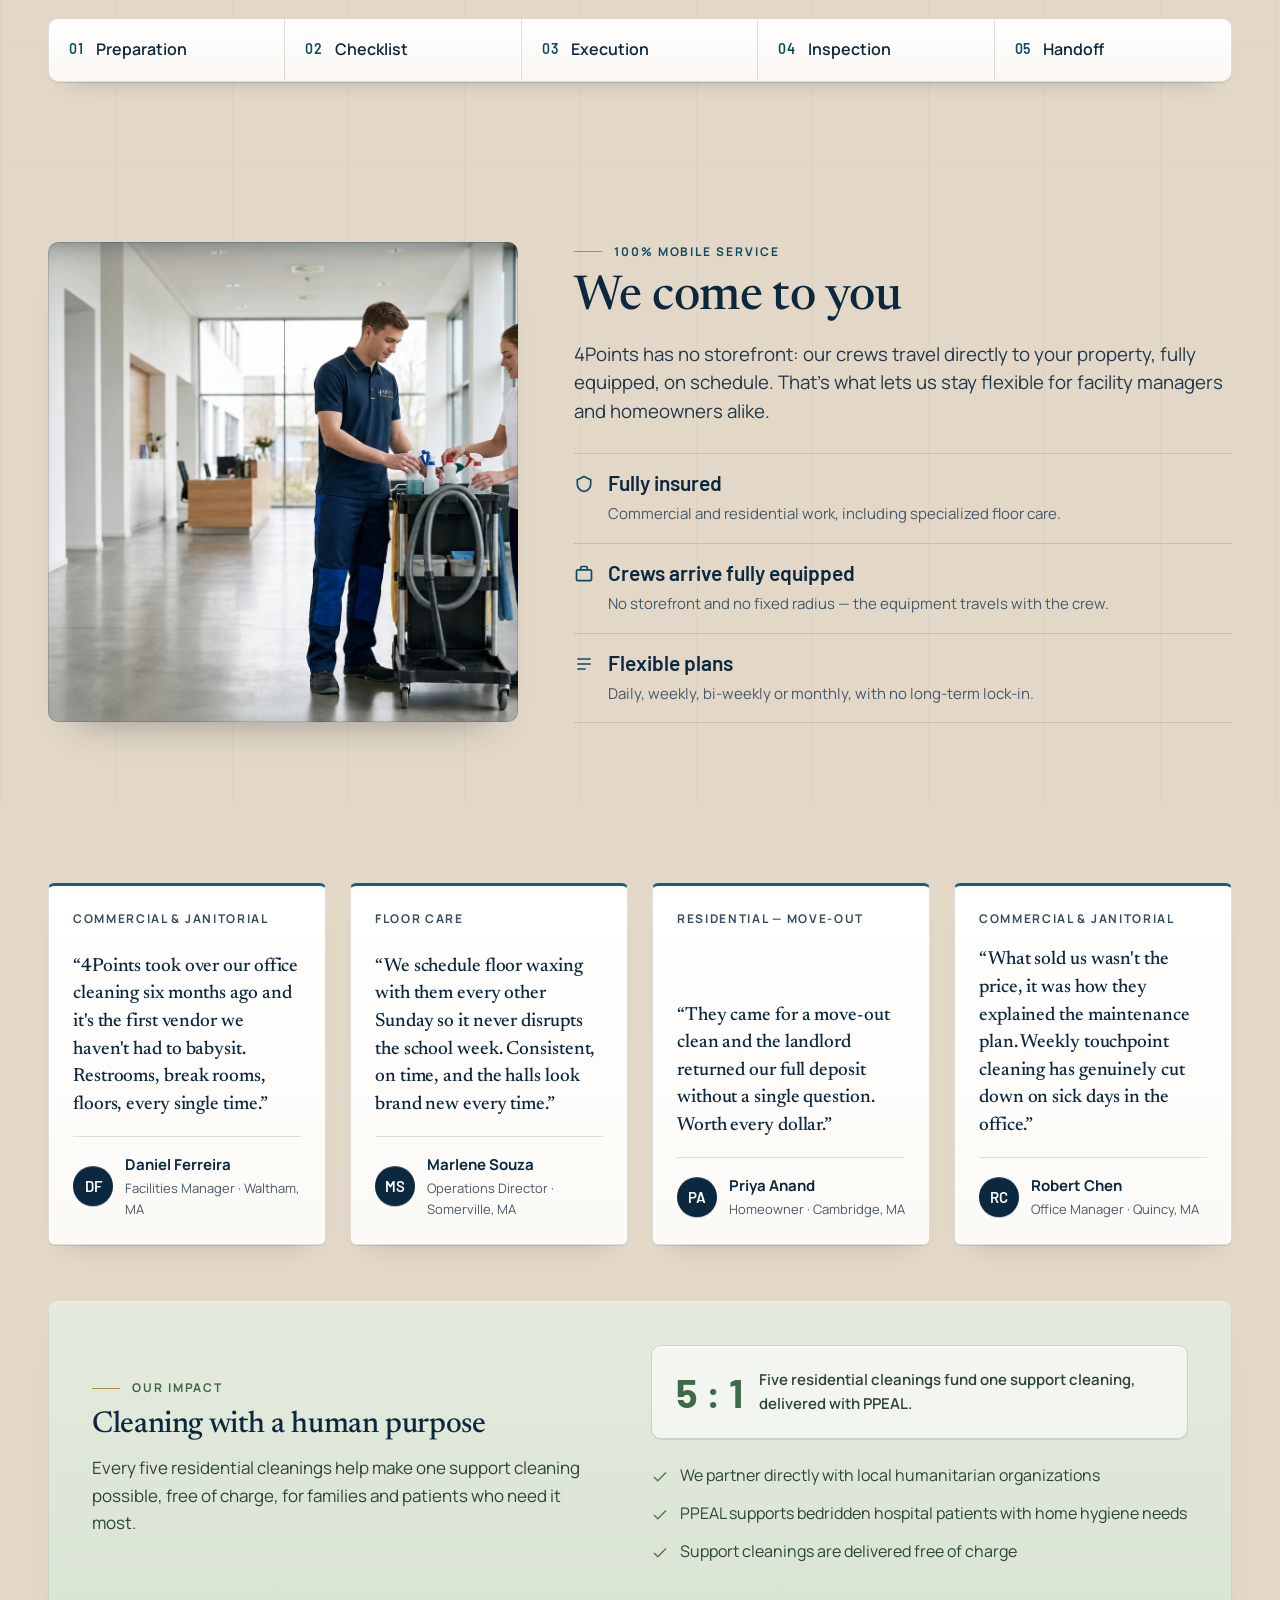
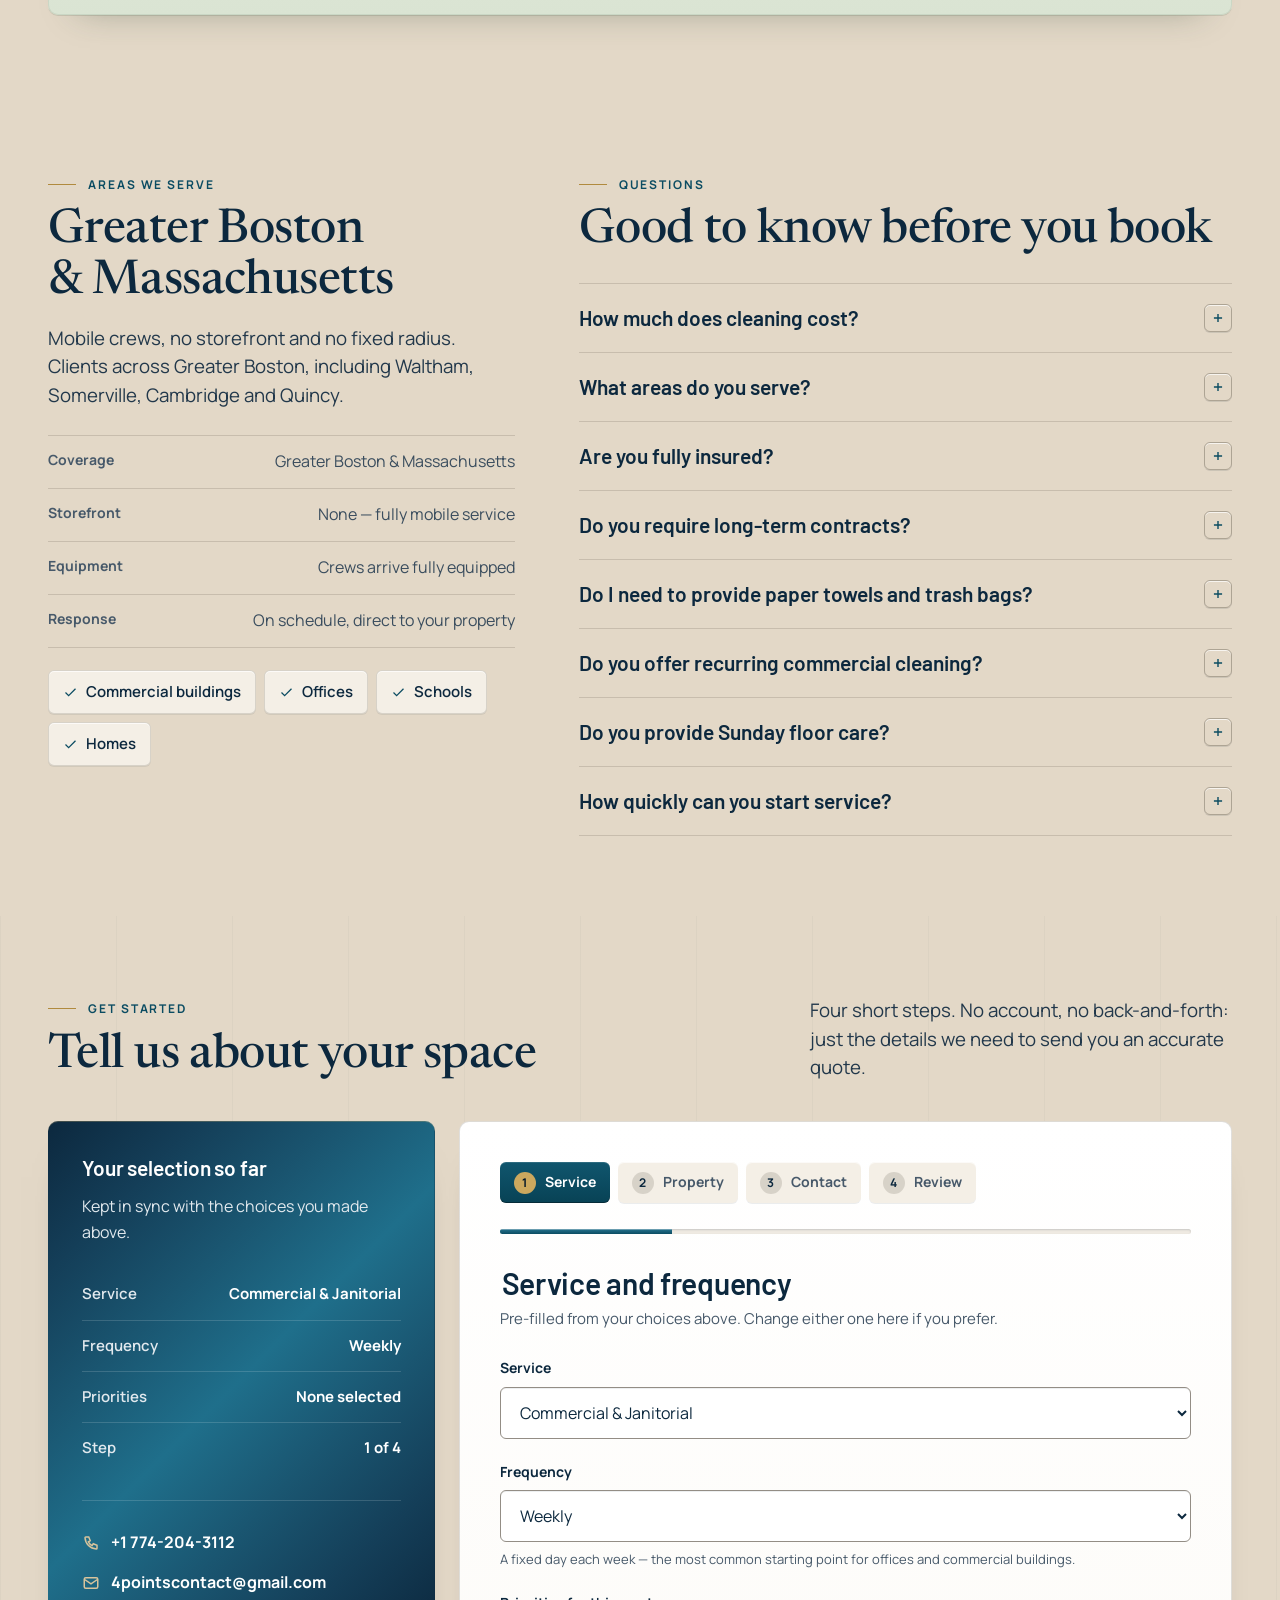
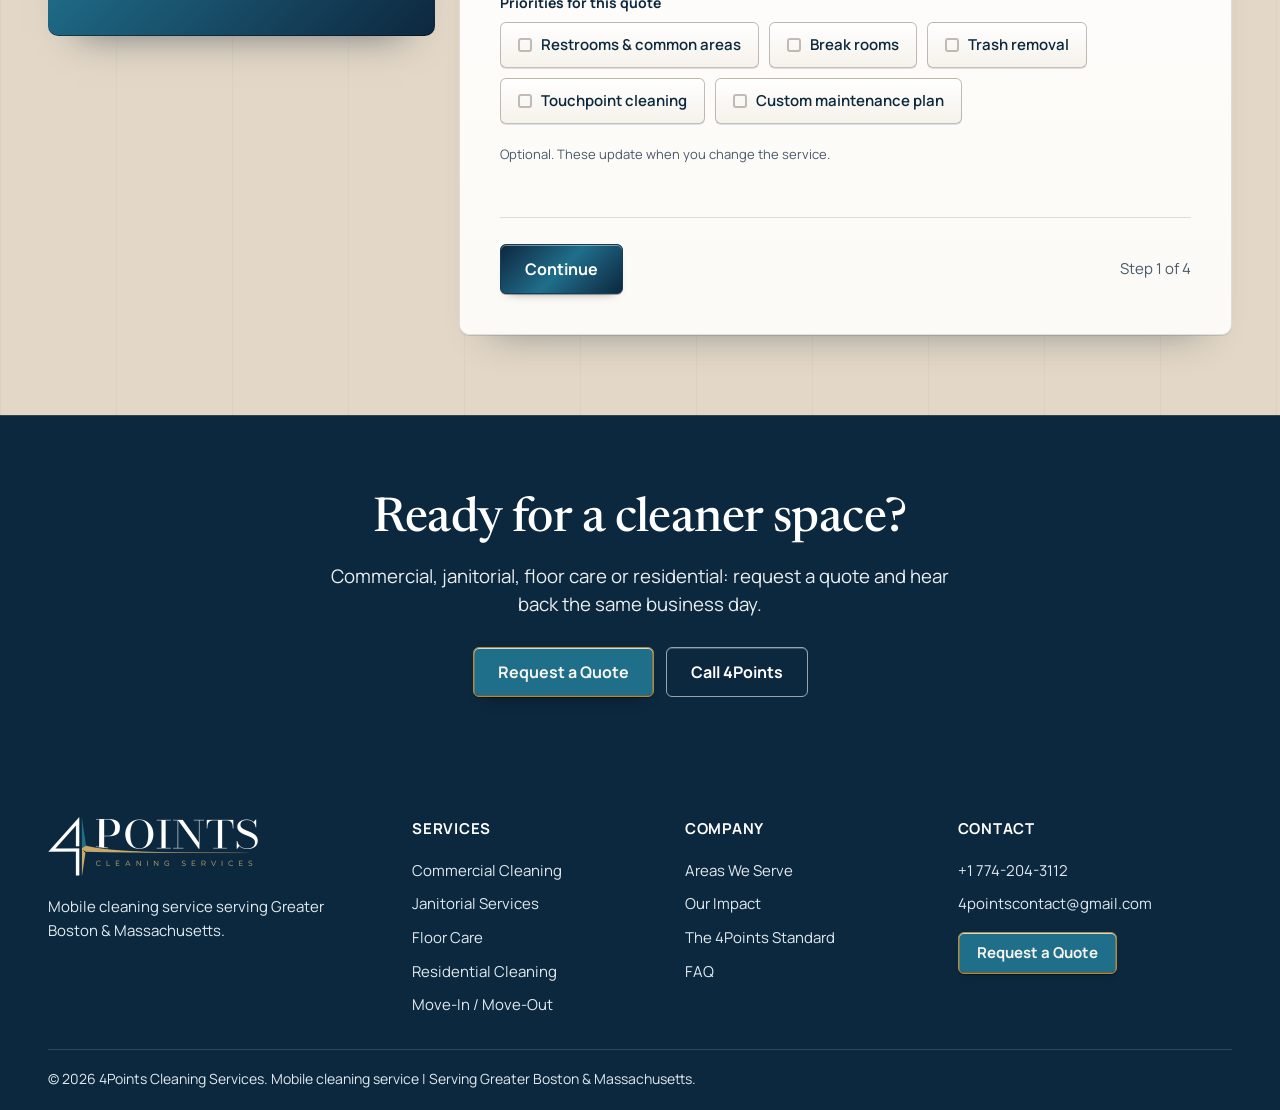
==== commit 9cd47873: "save" ====
--- a/index.html
+++ b/index.html
@@ -1,1397 +1,654 @@
-<!doctype html>
-<html lang="en-US" class="no-canvas" data-bg-state="booting">
-
+<!DOCTYPE html>
+<html lang="en" data-art-direction="surface-plane" data-palette="atelie-operacional" data-brand-tones="logo" data-navy-flow="logo" data-navy-field="shader" data-sand-field="shader" data-cta-plate="osso" data-cta-fill="logo" data-hero-card="osso" data-header-logo="compacta" data-footer-height="compacta" data-btn-plate="rasante" data-type-scale="editorial" data-mobile-deck="baralho" data-mobile-chrome="seletor-indice">
 <head>
-  <meta charset="utf-8">
-  <meta name="viewport" content="width=device-width, initial-scale=1, viewport-fit=cover">
-  <title>4Points Cleaning Services | Commercial, Janitorial &amp; Floor Care | Greater Boston, MA</title>
-  <meta name="description"
-    content="Precision commercial cleaning, janitorial services and floor care for facilities across Greater Boston and Massachusetts. Recurring plans, fully insured, 100% mobile.">
-  <link rel="icon" href="assets/images/favicon.png" sizes="150x150">
-  <link rel="preconnect" href="https://fonts.googleapis.com">
-  <link rel="preconnect" href="https://fonts.gstatic.com" crossorigin>
-  <link
-    href="https://fonts.googleapis.com/css2?family=Fraunces:ital,opsz,wght@0,9..144,300;0,9..144,400;0,9..144,600;1,9..144,400;1,9..144,500&family=Manrope:wght@400;500;600;700;800&display=swap"
-    rel="stylesheet">
-  <link rel="stylesheet" href="style.css?v=e7f9c1c74995">
+<meta charset="UTF-8">
+<meta name="viewport" content="width=device-width, initial-scale=1">
+<title>4Points Cleaning Services | Commercial, Janitorial &amp; Floor Care | Greater Boston, MA</title>
+<meta name="description" content="Precision commercial cleaning, janitorial services and floor care for facilities across Greater Boston and Massachusetts. Recurring plans, fully insured, 100% mobile.">
+<link rel="icon" href="assets/images/favicon.png" sizes="150x150">
+<link rel="preconnect" href="https://fonts.googleapis.com">
+<link rel="preconnect" href="https://fonts.gstatic.com" crossorigin>
+<link href="https://fonts.googleapis.com/css2?family=Barlow:wght@400;500;600;700&family=Manrope:wght@400;500;600;700&family=Newsreader:opsz,wght@6..72,500..600&display=swap" rel="stylesheet">
+<link rel="stylesheet" href="css/styles.css?v=a1241d511e23">
 </head>
-
 <body>
-  <div id="loading" class="hidden" aria-hidden="true">Carregando</div>
-  <!-- Uma única superfície fixa por trás de todo o scroll: não são cenas por
-       seção, é um campo contínuo de luz/sombra que se desloca e se recolore
-       conforme a página avança. Nenhuma camada tem contorno ou forma fechada —
-       tudo é gradiente + blur, nunca linha. -->
-  <div class="bg-root" id="bgRoot" aria-hidden="true">
-    <div class="relief-layer" id="relief-a"></div>
-    <div class="relief-layer" id="relief-b"></div>
-    <div class="relief-layer" id="relief-c"></div>
-    <div class="relief-layer" id="relief-directional"></div>
-    <div class="relief-layer" id="relief-zones"></div>
-    <div class="fog-layer" id="fog-far"></div>
-    <div class="fog-layer" id="fog-mid"></div>
-    <div class="fog-layer" id="fog-near"></div>
-    <div class="relief-accent" id="accent-champagne"></div>
-    <div class="relief-accent" id="accent-sage"></div>
-    <div class="grain"></div>
+<a class="skip" href="#main">Skip to main content</a>
+
+<div class="nf-field" aria-hidden="true"><canvas class="nf-field__canvas" id="nfField"></canvas></div>
+<div class="sf-field" aria-hidden="true"><canvas class="sf-field__canvas" id="sfField"></canvas></div>
+
+<header class="site-header">
+  <canvas class="nf-mirror" id="nfHeaderField" aria-hidden="true"></canvas>
+  <div class="wrap u-relative">
+    <div class="header-bar">
+      <a class="logo" href="#top" aria-label="4Points Cleaning Services — home"></a>
+
+      <nav class="main-nav" aria-label="Main">
+        <ul>
+          <li><a href="#services">Services</a></li>
+          <li><a href="#floorcare">Floor Care</a></li>
+          <li><a href="#approach">Standard</a></li>
+          <li><a href="#impact">Our Impact</a></li>
+          <li><a href="#coverage">Areas We Serve</a></li>
+          <li><a href="#faq">FAQ</a></li>
+        </ul>
+      </nav>
+
+      <div class="header-actions">
+        <a class="btn btn--onDark btn--sm" href="tel:+17742043112">Call Now</a>
+        <a class="btn btn--gold btn--sm js-cta" href="#quote" aria-label="Request a quote"><span><span class="btn__long">Request a </span>Quote</span></a>
+      </div>
+
+      <button class="nav-toggle" id="navToggle" type="button" aria-expanded="false" aria-controls="mobileNav">
+        <svg width="18" height="18" viewBox="0 0 24 24" fill="none" stroke="currentColor" stroke-width="2.2" aria-hidden="true"><path d="M3 6h18M3 12h18M3 18h18"/></svg>
+        <span id="navToggleLabel">Menu</span>
+      </button>
+    </div>
+
+    <nav class="mobile-nav" aria-label="Mobile">
+      <canvas class="nf-mirror" id="nfNavField" aria-hidden="true"></canvas>
+      <div class="collapse" id="mobileNav" data-collapse>
+        <div class="collapse__inner">
+          <div class="nav-list">
+          <a href="#services">Services</a>
+          <a href="#planning">Planning</a>
+          <a href="#floorcare">Floor Care</a>
+          <a href="#approach">The 4Points Standard</a>
+          <a href="#impact">Our Impact</a>
+          <a href="#coverage">Areas We Serve</a>
+          <a href="#faq">FAQ</a>
+          </div>
+          <div class="nav-actions">
+          <a class="btn btn--gold js-cta" href="#quote">Request a Quote</a>
+          <a class="btn btn--onDark" href="tel:+17742043112" aria-label="Call +1 774-204-3112">Call<span class="nav-tel"> +1 774-204-3112</span></a>
+          </div>
+        </div>
+      </div>
+    </nav>
   </div>
-  <a class="skip-link" href="#main">Skip to content</a>
-
-  <!-- =========================================================
-     HEADER
-     ========================================================= -->
-  <header class="site-header" data-header>
-    <div class="container header-inner">
-      <a href="#main" class="logo" aria-label="4Points Cleaning Services">
-        <img src="assets/images/LOGO%20TIPOGRAFICA.png" alt="4Points Cleaning Services" class="logo-img" width="190" height="50">
-      </a>
-      <nav class="nav-desktop" aria-label="Primary">
-        <a href="#services">Commercial</a>
-        <a href="#floorcare">Floor Care</a>
-        <a href="#residential">Residential</a>
-        <a href="#impact">Our Impact</a>
-        <a href="#areas">Areas We Serve</a>
-        <a href="#faq">About</a>
-      </nav>
-      <div class="header-actions">
-        <a class="btn btn-ghost" href="tel:+17742043112"><svg class="icon icon-phone" viewBox="0 0 24 24"
-            aria-hidden="true">
-            <path d="M6.4 3h3.1l1.5 3.9-2 1.5a12.4 12.4 0 0 0 6.6 6.6l1.5-2 3.9 1.5v3.1a2 2 0 0 1-2.2 2A16.6 16.6 0 0 1 3 5.2 2 2 0 0 1 5 3Z" />
-          </svg><span>Call Now</span></a>
-        <a class="btn btn-primary" href="#quote">Request a Quote</a>
-        <button class="hamburger" type="button" data-menu-toggle aria-expanded="false" aria-controls="mobile-menu"
-          aria-label="Open menu"><span></span></button>
-        <button class="m-options-toggle" type="button" data-options-sheet-toggle aria-expanded="false"
-          aria-controls="m-options-sheet" aria-label="More options">
-          <svg class="icon" viewBox="0 0 24 24" aria-hidden="true">
-            <circle cx="5" cy="12" r="1.6" />
-            <circle cx="12" cy="12" r="1.6" />
-            <circle cx="19" cy="12" r="1.6" />
-          </svg>
+</header>
+<div class="nav-scrim" id="navScrim" aria-hidden="true"></div>
+
+<main id="main">
+
+  <!-- Hero slider -->
+  <section class="hero" id="top" aria-roledescription="carousel" aria-label="4Points services">
+    <div class="hero__media" id="heroMedia" aria-hidden="true"></div>
+    <div class="hero__veil" aria-hidden="true"></div>
+
+    <div class="wrap hero__inner">
+      <div class="hero__copy" id="heroCopy">
+        <p class="hero__eyebrow" id="heroEyebrow"></p>
+        <h1 id="heroTitle"></h1>
+        <p class="hero__lead" id="heroLead"></p>
+        <div class="hero__actions">
+          <a class="btn btn--gold js-cta" href="#quote">Request a Quote</a>
+          <a class="btn btn--onDark" href="tel:+17742043112">Call 4Points</a>
+        </div>
+      </div>
+
+      <aside class="hero__card">
+        <p class="hero__count"><b id="heroCount">01 / 03</b><span id="heroKind"></span></p>
+        <ul class="cred" tabindex="0" role="group" aria-label="Credentials">
+          <li><span class="cred__ico" aria-hidden="true"><svg width="18" height="18" viewBox="0 0 24 24" fill="none" stroke="currentColor" stroke-width="2"><circle cx="12" cy="12" r="9"/><path d="M12 7v5l3 2"/></svg></span>15+ Years Experience</li>
+          <li><span class="cred__ico" aria-hidden="true"><svg width="18" height="18" viewBox="0 0 24 24" fill="none" stroke="currentColor" stroke-width="2"><path d="M12 3l8 4v5c0 4.5-3.2 7.9-8 9-4.8-1.1-8-4.5-8-9V7z"/><path d="M9 12l2 2 4-4"/></svg></span>Fully Insured</li>
+          <li><span class="cred__ico" aria-hidden="true"><svg width="18" height="18" viewBox="0 0 24 24" fill="none" stroke="currentColor" stroke-width="2"><path d="M3 7l6-3 6 3 6-3v13l-6 3-6-3-6 3z"/><path d="M9 4v13M15 7v13"/></svg></span>100% Mobile Service</li>
+          <li><span class="cred__ico" aria-hidden="true"><svg width="18" height="18" viewBox="0 0 24 24" fill="none" stroke="currentColor" stroke-width="2"><path d="M12 21s7-5.5 7-11a7 7 0 10-14 0c0 5.5 7 11 7 11z"/><circle cx="12" cy="10" r="2.5"/></svg></span>Massachusetts</li>
+        </ul>
+      </aside>
+    </div>
+
+    <div class="hero__nav">
+      <div class="hero__dots" id="heroDots" role="group" aria-label="Choose slide"></div>
+    </div>
+  </section>
+
+  <!-- Services + planning -->
+  <span id="residential" class="sr-only" aria-hidden="true"></span>
+  <section class="section bg-sand" id="services" aria-labelledby="svcTitle">
+    <div class="sf-host" aria-hidden="true"><canvas class="sf-mirror"></canvas></div>
+    <div class="wrap">
+      <div class="sec-head">
+        <div>
+          <p class="label">What we do</p>
+          <h2 class="h2 u-mt-12" id="svcTitle">Built for businesses that can't compromise on clean</h2>
+        </div>
+        <p class="lead">Each service carries its own scope, schedule and contract. Your selection follows you through planning and into the quote form.</p>
+      </div>
+
+      <div class="svc-layout">
+        <div class="rail" id="rail" role="radiogroup" aria-label="Services">
+          <span class="rail__marker" id="railMarker" aria-hidden="true"></span>
+        </div>
+
+        <article class="panel" id="panel">
+          <div class="panel__photo" id="panelPhoto" role="img" aria-label="">
+            <div class="panel__layer" id="layerA"></div>
+            <div class="panel__layer" id="layerB"></div>
+            <span class="panel__kind" id="panelKind"></span>
+          </div>
+          <div class="panel__body">
+            <h3 class="h3" id="panelName"></h3>
+            <p class="panel__desc" id="panelDesc"></p>
+            <div class="panel__cols">
+              <div>
+                <h4 class="label">What's included</h4>
+                <ul class="checks" id="panelIncl"></ul>
+              </div>
+              <div>
+                <h4 class="label">Details</h4>
+                <dl class="meta" id="panelMeta"></dl>
+              </div>
+            </div>
+            <div class="panel__foot">
+              <button class="btn btn--petrol js-svc-cta" type="button" id="panelCta"></button>
+              <a class="btn btn--ghost btn--sm" href="tel:+17742043112">Call 4Points</a>
+            </div>
+          </div>
+        </article>
+
+        <div class="accordion" id="accordion"></div>
+      </div>
+    </div>
+  </section>
+
+  <!-- Planning -->
+  <section class="section bg-ivory" id="planning" aria-labelledby="planTitle">
+    <div class="sf-host" aria-hidden="true"><canvas class="sf-mirror"></canvas></div>
+    <div class="wrap">
+      <div class="plan__head">
+          <p class="label">For facility managers</p>
+          <h2 class="h2 u-mt-12" id="planTitle">Cleaning shouldn't be another thing you manage</h2>
+          <p class="lead u-mt-12">Set a frequency and 4Points takes it from there: the same crew, the same checklist, every time. These choices are attached to <strong id="planSvc">your selected service</strong> and carry into the form.</p>
+        </div>
+        <div class="plan__grid">
+          <div class="plan__block">
+            <h3>Frequency</h3>
+            <div class="chips" id="freqRow" role="radiogroup" aria-label="Cleaning frequency"></div>
+            <p class="plan__note" id="freqDesc"></p>
+          </div>
+          <div class="plan__block">
+            <h3>What should we prioritise?</h3>
+            <div class="chips" id="needRow" role="group" aria-label="Focus areas"></div>
+            <p class="plan__note" id="planNote"></p>
+          </div>
+        </div>
+    </div>
+  </section>
+
+  <!-- Floor care -->
+  <section class="section bg-white" id="floorcare" aria-labelledby="floorTitle">
+    <div class="wrap">
+      <div class="floor__head">
+        <div>
+          <p class="label">Floor care specialists</p>
+          <h2 class="h2 u-mt-12" id="floorTitle">Floors that reflect your standard</h2>
+          <p class="lead">A floor is the first thing anyone reads about a building, and the hardest surface to keep saying the right thing. We polish, wax and restore high-traffic commercial floors around your operation, so the room opens as though nothing happened.</p>
+          <div class="u-actions-row">
+            <a class="btn btn--petrol js-cta" href="#quote" data-service="floor">Request Floor Care Quote</a>
+            <a class="btn btn--ghost" href="tel:+17742043112">Call 4Points</a>
+          </div>
+        </div>
+        <ul class="floor__list">
+          <li><svg width="17" height="17" viewBox="0 0 24 24" fill="none" stroke="currentColor" stroke-width="2" aria-hidden="true"><path d="M4 12l5 5L20 6"/></svg><span>Polishing, waxing and restoration</span></li>
+          <li><svg width="17" height="17" viewBox="0 0 24 24" fill="none" stroke="currentColor" stroke-width="2" aria-hidden="true"><path d="M4 12l5 5L20 6"/></svg><span>Matched to the floor's existing finish</span></li>
+          <li><svg width="17" height="17" viewBox="0 0 24 24" fill="none" stroke="currentColor" stroke-width="2" aria-hidden="true"><path d="M4 12l5 5L20 6"/></svg><span>High-traffic commercial floors</span></li>
+          <li><svg width="17" height="17" viewBox="0 0 24 24" fill="none" stroke="currentColor" stroke-width="2" aria-hidden="true"><path d="M4 12l5 5L20 6"/></svg><span>Sunday and after-hours service available</span></li>
+          <li><svg width="17" height="17" viewBox="0 0 24 24" fill="none" stroke="currentColor" stroke-width="2" aria-hidden="true"><path d="M4 12l5 5L20 6"/></svg><span>The same crew reviews the result before handoff</span></li>
+        </ul>
+      </div>
+
+      <div class="compare" id="compare" style="--pos:50%">
+        <div class="compare__side compare__side--before" role="img" aria-label="Commercial lobby with traffic-worn vinyl plank flooring, showing soil and scuffs before treatment."></div>
+        <div class="compare__side compare__side--after" role="img" aria-label="The same lobby from the same camera position after deep cleaning and wax and buffing, with an even satin sheen."></div>
+        <span class="compare__tag compare__tag--a">Traffic-worn vinyl</span>
+        <span class="compare__tag compare__tag--b">Wax &amp; buffed</span>
+        <span class="compare__bar" aria-hidden="true"></span>
+        <button class="compare__knob" type="button" tabindex="-1" aria-hidden="true">
+          <svg width="22" height="22" viewBox="0 0 24 24" fill="none" stroke="currentColor" stroke-width="2.2" aria-hidden="true"><path d="M9 6l-5 6 5 6M15 6l5 6-5 6"/></svg>
         </button>
-      </div>
-    </div>
-    <div class="mobile-menu" id="mobile-menu" data-mobile-menu>
-      <span class="menu-eyebrow eyebrow on-dark" aria-hidden="true">Navigation</span>
-      <nav aria-label="Mobile">
-        <a href="#services" data-menu-link>Commercial</a>
-        <a href="#residential" data-menu-link>Residential</a>
-        <a href="#floorcare" data-menu-link>Floor Care</a>
-        <a href="#areas" data-menu-link>Areas We Serve</a>
-        <a href="#impact" data-menu-link>Our Impact</a>
-        <a href="#faq" data-menu-link>About</a>
-      </nav>
-      <a class="btn btn-champagne" href="#quote" data-menu-link>Request a Quote</a>
-      <a class="btn btn-outline-light" href="tel:+17742043112">Call 4Points</a>
-      <div class="menu-contact">
-        <a class="menu-call" href="tel:+17742043112"><small>Call 4Points</small>+1 774-204-3112</a>
-        <a class="menu-mail" href="mailto:4pointscontact@gmail.com">4pointscontact@gmail.com</a>
-      </div>
-    </div>
-    <span class="header-progress" data-header-progress aria-hidden="true"></span>
-  </header>
-
-  <main id="main">
-
-    <!-- =========================================================
-     HERO
-     ========================================================= -->
-    <section class="hero scroll-snap-section" data-hero-slider aria-roledescription="carousel"
-      aria-label="Featured services" tabindex="0">
-
-      <article class="hero-slide is-active" data-hero-slide aria-hidden="false"
-        style="--hero-img:url('assets/images/hero-commercial-uniformes-20260913.jpg')">
-        <div class="hero-media">
-          <div class="container hero-content">
-          <div class="hero-text">
-            <span class="eyebrow on-dark hero-eyebrow">Commercial Cleaning • Janitorial • Floor Care</span>
-            <h1>Precision cleaning for spaces that need to perform.</h1>
-            <p class="hero-support">Recurring commercial cleaning, specialized floor care and residential services
-              throughout Greater Boston.</p>
-            <div class="hero-cta">
-              <a class="btn btn-champagne" href="#quote">Request a Quote</a>
-              <a class="btn btn-outline-light" href="tel:+17742043112">Call 4Points</a>
-            </div>
-          </div>
-          <div class="hero-panel cornered">
-            <span class="hero-index">01 / 03 Commercial &amp; Janitorial</span>
-            <ul class="hero-trust">
-              <li><svg class="icon" viewBox="0 0 24 24">
-                  <circle cx="12" cy="12" r="9" />
-                  <path d="M12 7v5l3 2" />
-                </svg>15+ Years Experience</li>
-              <li><svg class="icon" viewBox="0 0 24 24">
-                  <path d="M12 3 4.5 6v5.4c0 4.7 2.5 7.8 7.5 9.6 5-1.8 7.5-4.9 7.5-9.6V6L12 3Z" />
-                  <path d="m8.5 12 2.2 2.2 4.8-5" />
-                </svg>Fully Insured</li>
-              <li><svg class="icon" viewBox="0 0 24 24">
-                  <path d="M3 6.5 8 4l8 2.5L21 4v13.5L16 20l-8-2.5L3 20V6.5Z" />
-                  <path d="M8 4v13.5M16 6.5V20" />
-                </svg>100% Mobile Service</li>
-              <li><svg class="icon" viewBox="0 0 24 24">
-                  <path d="M12 21s7-6.1 7-11.5A7 7 0 0 0 5 9.5C5 14.9 12 21 12 21Z" />
-                  <circle cx="12" cy="9.5" r="2.2" />
-                </svg>Massachusetts</li>
-            </ul>
-          </div>
-          </div>
-        </div>
-      </article>
-
-      <article class="hero-slide" data-hero-slide aria-hidden="true"
-        style="--hero-img:url('assets/images/hero-floor-care.jpg')">
-        <div class="hero-media">
-          <div class="container hero-content">
-          <div class="hero-text">
-            <span class="eyebrow on-dark hero-eyebrow">Floor Care Specialists</span>
-            <h1>Floors that reflect your standard.</h1>
-            <p class="hero-support">Polishing, waxing and restoration for high-traffic commercial floors, scheduled
-              around your business, including Sundays.</p>
-            <div class="hero-cta">
-              <a class="btn btn-champagne" href="#quote">Request a Quote</a>
-              <a class="btn btn-outline-light" href="tel:+17742043112">Call 4Points</a>
-            </div>
-          </div>
-          <div class="hero-panel cornered">
-            <span class="hero-index">02 / 03 Floor Care</span>
-            <ul class="hero-trust">
-              <li><svg class="icon" viewBox="0 0 24 24">
-                  <circle cx="12" cy="12" r="9" />
-                  <path d="M12 7v5l3 2" />
-                </svg>15+ Years Experience</li>
-              <li><svg class="icon" viewBox="0 0 24 24">
-                  <path d="M12 3 4.5 6v5.4c0 4.7 2.5 7.8 7.5 9.6 5-1.8 7.5-4.9 7.5-9.6V6L12 3Z" />
-                  <path d="m8.5 12 2.2 2.2 4.8-5" />
-                </svg>Fully Insured</li>
-              <li><svg class="icon" viewBox="0 0 24 24">
-                  <path d="M3 6.5 8 4l8 2.5L21 4v13.5L16 20l-8-2.5L3 20V6.5Z" />
-                  <path d="M8 4v13.5M16 6.5V20" />
-                </svg>100% Mobile Service</li>
-              <li><svg class="icon" viewBox="0 0 24 24">
-                  <path d="M12 21s7-6.1 7-11.5A7 7 0 0 0 5 9.5C5 14.9 12 21 12 21Z" />
-                  <circle cx="12" cy="9.5" r="2.2" />
-                </svg>Massachusetts</li>
-            </ul>
-          </div>
-          </div>
-        </div>
-      </article>
-
-      <article class="hero-slide" data-hero-slide aria-hidden="true"
-        style="--hero-img:url('assets/images/hero-residential-uniformes-20260913.jpg')">
-        <div class="hero-media">
-          <div class="container hero-content">
-          <div class="hero-text">
-            <span class="eyebrow on-dark hero-eyebrow">Residential Cleaning</span>
-            <h1>The same precision, brought home.</h1>
-            <p class="hero-support">Standard, deep, move-in and move-out cleaning for homes across Greater Boston,
-              booked in minutes, done right the first time.</p>
-            <div class="hero-cta">
-              <a class="btn btn-champagne" href="#quote">Request a Quote</a>
-              <a class="btn btn-outline-light" href="tel:+17742043112">Call 4Points</a>
-            </div>
-          </div>
-          <div class="hero-panel cornered">
-            <span class="hero-index">03 / 03 Residential</span>
-            <ul class="hero-trust">
-              <li><svg class="icon" viewBox="0 0 24 24">
-                  <circle cx="12" cy="12" r="9" />
-                  <path d="M12 7v5l3 2" />
-                </svg>15+ Years Experience</li>
-              <li><svg class="icon" viewBox="0 0 24 24">
-                  <path d="M12 3 4.5 6v5.4c0 4.7 2.5 7.8 7.5 9.6 5-1.8 7.5-4.9 7.5-9.6V6L12 3Z" />
-                  <path d="m8.5 12 2.2 2.2 4.8-5" />
-                </svg>Fully Insured</li>
-              <li><svg class="icon" viewBox="0 0 24 24">
-                  <path d="M3 6.5 8 4l8 2.5L21 4v13.5L16 20l-8-2.5L3 20V6.5Z" />
-                  <path d="M8 4v13.5M16 6.5V20" />
-                </svg>100% Mobile Service</li>
-              <li><svg class="icon" viewBox="0 0 24 24">
-                  <path d="M12 21s7-6.1 7-11.5A7 7 0 0 0 5 9.5C5 14.9 12 21 12 21Z" />
-                  <circle cx="12" cy="9.5" r="2.2" />
-                </svg>Massachusetts</li>
-            </ul>
-          </div>
-          </div>
-        </div>
-      </article>
-    </section>
-
-    <!-- Mobile-only quick-trust strip: the same 4 credentials shown inside
-         the hero panel on desktop, promoted to their own row below the photo
-         on mobile so the image and CTA stay uncluttered. -->
-    <ul class="m-trust" aria-label="Why 4Points" data-reveal>
-      <li><svg class="icon" viewBox="0 0 24 24">
-          <circle cx="12" cy="12" r="9" />
-          <path d="M12 7v5l3 2" />
-        </svg>15+ Years Experience</li>
-      <li><svg class="icon" viewBox="0 0 24 24">
-          <path d="M12 3 4.5 6v5.4c0 4.7 2.5 7.8 7.5 9.6 5-1.8 7.5-4.9 7.5-9.6V6L12 3Z" />
-          <path d="m8.5 12 2.2 2.2 4.8-5" />
-        </svg>Fully Insured</li>
-      <li><svg class="icon" viewBox="0 0 24 24">
-          <path d="M3 6.5 8 4l8 2.5L21 4v13.5L16 20l-8-2.5L3 20V6.5Z" />
-          <path d="M8 4v13.5M16 6.5V20" />
-        </svg>100% Mobile Service</li>
-      <li><svg class="icon" viewBox="0 0 24 24">
-          <path d="M12 21s7-6.1 7-11.5A7 7 0 0 0 5 9.5C5 14.9 12 21 12 21Z" />
-          <circle cx="12" cy="9.5" r="2.2" />
-        </svg>Massachusetts</li>
-    </ul>
-
-    <!-- =========================================================
-     THE 4POINTS STANDARD
-     ========================================================= -->
-    <section class="section standard scroll-snap-section" data-canvas-ink>
-      <span class="watermark on-light" aria-hidden="true"></span>
-      <div class="container">
-        <div class="standard-head" data-reveal>
-          <span class="eyebrow">The 4Points Standard</span>
-          <h2>4 POINTS.<br>ONE STANDARD.</h2>
-        </div>
-
-        <div class="pillars" data-reveal="rule">
-          <div class="pillar" data-reveal>
-            <span class="pillar-num">01</span>
-            <span class="pillar-title">Precision</span>
-            <p class="pillar-copy">Every touchpoint, restroom and floor is cleaned to a defined standard, not to
-              whoever's schedule allows it that day.</p>
-          </div>
-          <div class="pillar" data-reveal>
-            <span class="pillar-num">02</span>
-            <span class="pillar-title">Reliability</span>
-            <p class="pillar-copy">Recurring plans that run on schedule, week after week, so facility managers never
-              have to think about it twice.</p>
-          </div>
-          <div class="pillar" data-reveal>
-            <span class="pillar-num">03</span>
-            <span class="pillar-title">Care</span>
-            <p class="pillar-copy">Every five residential cleanings fund one support cleaning for a family in need:
-              precision with purpose.</p>
-          </div>
-          <div class="pillar" data-reveal>
-            <span class="pillar-num">04</span>
-            <span class="pillar-title">Consistency</span>
-            <p class="pillar-copy">The same crew, the same checklist, the same result, whether it's a school cafeteria
-              or a corner office.</p>
-          </div>
-        </div>
-
-        <div class="standard-protocol" data-reveal="rule">
-          <span class="protocol-step"><b>01</b>Preparation</span>
-          <span class="protocol-step"><b>02</b>Checklist</span>
-          <span class="protocol-step"><b>03</b>Execution</span>
-          <span class="protocol-step"><b>04</b>Inspection</span>
-          <span class="protocol-step"><b>05</b>Handoff</span>
-        </div>
-      </div>
-    </section>
-
-    <!-- =========================================================
-     SERVICES
-     ========================================================= -->
-    <section class="section services scroll-snap-section" id="services">
-      <div class="container">
-        <div class="section-head" data-reveal>
-          <span class="eyebrow on-dark">What We Do</span>
-          <h2>Built for businesses that can't compromise on clean.</h2>
-        </div>
-
-        <div class="services-grid" id="services-track" role="region" aria-label="Services" tabindex="0">
-          <article class="service-card is-commercial" data-service-card data-reveal="scale"
-            style="--img-commercial:url('assets/images/commercial-cleaning-uniformes-20260913.jpg')">
-            <div class="card-media"></div>
-            <button class="card-toggle" type="button" data-service-toggle aria-label="Show commercial services details">
-              <svg class="icon" viewBox="0 0 24 24">
-                <path d="M12 5v14M5 12h14" />
-              </svg>
-            </button>
-            <div class="card-body">
-              <span class="card-tag">Priority Focus</span>
-              <h3>Commercial &amp; Janitorial</h3>
-              <div class="card-more">
-                <p>Recurring cleaning plans for offices, schools and commercial buildings: daily, weekly, bi-weekly or
-                  monthly.</p>
-                <ul>
-                  <li>Restrooms &amp; Common Areas</li>
-                  <li>Break Rooms</li>
-                  <li>Trash Removal</li>
-                  <li>Touchpoint Cleaning</li>
-                  <li>Custom Maintenance Plans</li>
-                </ul>
-                <dl class="spec-list card-specs">
-                  <dt>Frequency</dt>
-                  <dd>Daily · Weekly · Bi-weekly · Monthly</dd>
-                  <dt>Coverage</dt>
-                  <dd>Greater Boston &amp; Massachusetts</dd>
-                  <dt>Contract</dt>
-                  <dd>Flexible, no long-term lock-in</dd>
-                </dl>
-              </div>
-              <span class="card-cta">Request Commercial Quote <svg class="icon" viewBox="0 0 24 24"
-                  style="width:14px;height:14px">
-                  <path d="M5 12h14M13 6l6 6-6 6" />
-                </svg></span>
-            </div>
-          </article>
-
-          <article class="service-card is-floor" data-service-card data-reveal="scale"
-            style="--img-floor:url('assets/images/floor-care-uniformes-20260913.jpg')">
-            <div class="card-media"></div>
-            <button class="card-toggle" type="button" data-service-toggle aria-label="Show floor care details">
-              <svg class="icon" viewBox="0 0 24 24">
-                <path d="M12 5v14M5 12h14" />
-              </svg>
-            </button>
-            <div class="card-body">
-              <span class="card-tag">Specialized</span>
-              <h3>Floor Care</h3>
-              <div class="card-more">
-                <p>Premium polishing and waxing for high-traffic commercial floors, including Sunday and after-hours
-                  execution.</p>
-                <ul>
-                  <li>Polishing</li>
-                  <li>Waxing</li>
-                  <li>High-Traffic Floors</li>
-                  <li>Sunday Service</li>
-                </ul>
-                <dl class="spec-list card-specs">
-                  <dt>Schedule</dt>
-                  <dd>Sundays &amp; after hours</dd>
-                  <dt>Contract</dt>
-                  <dd>Recurring or one-time</dd>
-                  <dt>Coverage</dt>
-                  <dd>Greater Boston &amp; Massachusetts</dd>
-                </dl>
-              </div>
-              <span class="card-cta">Request Floor Care <svg class="icon" viewBox="0 0 24 24"
-                  style="width:14px;height:14px">
-                  <path d="M5 12h14M13 6l6 6-6 6" />
-                </svg></span>
-            </div>
-          </article>
-
-          <article class="service-card is-residential" data-service-card data-reveal="scale"
-            style="--img-residential:url('assets/images/residential-cleaning-uniformes-20260913.jpg')">
-            <div class="card-media"></div>
-            <button class="card-toggle" type="button" data-service-toggle aria-label="Show residential services details">
-              <svg class="icon" viewBox="0 0 24 24">
-                <path d="M12 5v14M5 12h14" />
-              </svg>
-            </button>
-            <div class="card-body">
-              <span class="card-tag">Secondary</span>
-              <h3>Residential</h3>
-              <div class="card-more">
-                <p>Standard and deep cleaning, plus move-in and move-out service for homes across Greater Boston.</p>
-                <ul>
-                  <li>Standard Cleaning</li>
-                  <li>Deep Cleaning</li>
-                  <li>Move-In</li>
-                  <li>Move-Out</li>
-                </ul>
-                <dl class="spec-list card-specs">
-                  <dt>Coverage</dt>
-                  <dd>Greater Boston &amp; Massachusetts</dd>
-                  <dt>Contract</dt>
-                  <dd>Per-visit, no subscription required</dd>
-                </dl>
-              </div>
-              <span class="card-cta">Request Home Cleaning <svg class="icon" viewBox="0 0 24 24"
-                  style="width:14px;height:14px">
-                  <path d="M5 12h14M13 6l6 6-6 6" />
-                </svg></span>
-            </div>
-          </article>
-
-          <article class="service-card is-post-construction" data-service-card data-reveal="scale"
-            style="--img-post-construction:url('assets/images/post-construction-uniformes-20260913.jpg')">
-            <div class="card-media"></div>
-            <button class="card-toggle" type="button" data-service-toggle
-              aria-label="Show post-construction cleaning details">
-              <svg class="icon" viewBox="0 0 24 24">
-                <path d="M12 5v14M5 12h14" />
-              </svg>
-            </button>
-            <div class="card-body">
-              <span class="card-tag">Specialized</span>
-              <h3>Post-Construction</h3>
-              <div class="card-more">
-                <p>Thorough cleanup after remodeling or building, removing heavy dust and residue.</p>
-                <ul>
-                  <li>Fine Dust Removal</li>
-                  <li>Debris &amp; Residue Cleanup</li>
-                  <li>Surface Detailing</li>
-                  <li>Window &amp; Frame Cleaning</li>
-                </ul>
-                <dl class="spec-list card-specs">
-                  <dt>Scheduling</dt>
-                  <dd>One-time, timed to your project close-out</dd>
-                  <dt>Coverage</dt>
-                  <dd>Greater Boston &amp; Massachusetts</dd>
-                </dl>
-              </div>
-              <span class="card-cta">Request Post-Construction <svg class="icon" viewBox="0 0 24 24"
-                  style="width:14px;height:14px">
-                  <path d="M5 12h14M13 6l6 6-6 6" />
-                </svg></span>
-            </div>
-          </article>
-
-          <article class="service-card is-move-in-out" data-service-card data-reveal="scale"
-            style="--img-move-in-out:url('assets/images/hero-residential-uniformes-20260913.jpg')">
-            <div class="card-media"></div>
-            <button class="card-toggle" type="button" data-service-toggle
-              aria-label="Show move-in and move-out deep cleaning details">
-              <svg class="icon" viewBox="0 0 24 24">
-                <path d="M12 5v14M5 12h14" />
-              </svg>
-            </button>
-            <div class="card-body">
-              <span class="card-tag">Residential Specialty</span>
-              <h3>Move-In / Move-Out</h3>
-              <div class="card-more">
-                <p>A top-to-bottom deep cleaning that prepares your home for a fresh arrival or a smooth handoff to
-                  the owner.</p>
-                <ul>
-                  <li>Inside Ovens</li>
-                  <li>Inside Refrigerators</li>
-                  <li>Cabinet &amp; Drawer Interiors</li>
-                  <li>Floors, Baseboards &amp; Surfaces</li>
-                </ul>
-                <dl class="spec-list card-specs">
-                  <dt>Service</dt>
-                  <dd>One-Time Deep Cleaning</dd>
-                  <dt>Best For</dt>
-                  <dd>Move-In Preparation · Move-Out Handoff</dd>
-                  <dt>Coverage</dt>
-                  <dd>Greater Boston &amp; Massachusetts</dd>
-                </dl>
-              </div>
-              <span class="card-cta">Request Move-In / Move-Out Cleaning <svg class="icon" viewBox="0 0 24 24"
-                  style="width:14px;height:14px">
-                  <path d="M5 12h14M13 6l6 6-6 6" />
-                </svg></span>
-            </div>
-          </article>
-        </div>
-
-        <div class="carousel-dots" data-services-dots role="group" aria-label="Services pagination"></div>
-      </div>
-    </section>
-
-    <!-- =========================================================
-     RECURRING MAINTENANCE
-     ========================================================= -->
-    <section class="section maintenance depth scroll-snap-section">
-      <div class="container maintenance-inner">
-        <div class="maintenance-head" data-reveal>
-          <span class="eyebrow">For Facility Managers</span>
-          <h2>Cleaning shouldn't be another thing you manage.</h2>
-          <p class="maintenance-copy">Set a frequency, and 4Points takes it from there: the same crew, the same
-            checklist, every time. No calls to make, no reminders to send.</p>
-          <div class="freq-tabs" role="tablist" aria-label="Maintenance frequency">
-            <button class="freq-tab is-active" type="button" data-freq="daily" aria-selected="true">Daily</button>
-            <button class="freq-tab" type="button" data-freq="weekly" aria-selected="false">Weekly</button>
-            <button class="freq-tab" type="button" data-freq="biweekly" aria-selected="false">Bi-Weekly</button>
-            <button class="freq-tab" type="button" data-freq="monthly" aria-selected="false">Monthly</button>
-          </div>
-        </div>
-
-        <div class="freq-panel cornered" data-reveal>
-          <div class="freq-panel-head">
-            <span data-freq-title>Daily Plan</span>
-            <small>Included <b data-freq-count>04</b></small>
-          </div>
-          <p class="freq-fit" data-freq-fit></p>
-          <ul class="freq-list" data-freq-list></ul>
-        </div>
-      </div>
-    </section>
-
-    <!-- =========================================================
-     FLOOR CARE
-     ========================================================= -->
-    <section class="floorcare scroll-snap-section" id="floorcare"
-      style="--img-floor-lg:url('assets/images/floor-care-uniformes-20260913.jpg')">
-      <!-- Raking light over the treated floor. It shares --fc-mask with the
-           photograph and the scrim, so the three dissolve as one object and no
-           new edge is introduced at either end of the chapter. -->
-      <span class="fc-sheen" aria-hidden="true"></span>
-      <div class="container">
-        <div class="floorcare-inner">
-
-          <div class="floorcare-content" data-reveal>
-            <span class="eyebrow on-dark">Floor Care Specialists</span>
-            <h2><span>Polishing.</span><span>Waxing.</span><span>Restoring.</span></h2>
-            <p class="fc-manifesto">A floor is the first thing anyone reads about a building, and the
-              hardest surface to keep saying the right thing. We polish, wax and restore high-traffic
-              commercial floors around your operation, so the room opens as though nothing happened.</p>
-            <span class="badge"><svg class="icon" viewBox="0 0 24 24" style="width:16px;height:16px">
-                <circle cx="12" cy="12" r="9" />
-                <path d="M12 7v5l3 2" />
-              </svg>Sunday Service Available</span>
-            <p class="fc-note">Polishing, waxing and restoration, matched to the floor's existing finish — the same crew reviews the result before handoff.</p>
-            <div><a class="btn btn-champagne" href="#quote">Request Floor Care Quote</a></div>
-          </div>
-
-          <aside class="fc-dossier" data-reveal>
-            <span class="fc-figure" aria-hidden="true"></span>
-            <span class="spec-plate">FC—01<i>Specialty</i></span>
-            <dl class="spec-list">
-              <dt>Surface</dt>
-              <dd>High-traffic commercial floors</dd>
-              <dt>Service</dt>
-              <dd>Polishing · Waxing · Restoration</dd>
-              <dt>Schedule</dt>
-              <dd>Sundays &amp; after hours</dd>
-              <dt>Contract</dt>
-              <dd>Recurring or one-time</dd>
-              <dt>Coverage</dt>
-              <dd>Greater Boston &amp; Massachusetts</dd>
-            </dl>
-          </aside>
-
-        </div>
-      </div>
-    </section>
-
-    <!-- =========================================================
-     BEFORE / AFTER
-     ========================================================= -->
-    <section class="section beforeafter scroll-snap-section static-ink-dark">
-      <div class="container">
-        <div class="ba-board cornered">
-
-          <div class="section-head ba-head" data-canvas-ink data-reveal>
-            <span class="eyebrow">Vinyl Floor Care</span>
-            <h2>Dull vinyl. Renewed sheen.</h2>
-          </div>
-
-          <div class="ba-plate" data-reveal>
-            <div class="ba-scale" data-canvas-ink aria-hidden="true">
-              <span class="ba-scale-end">Traffic-worn</span>
-              <span class="ba-scale-rule"><b data-ba-readout>50</b></span>
-              <span class="ba-scale-end">Wax &amp; Buffed</span>
-            </div>
-
-            <div class="ba-frame" data-before-after
-              style="--img-before:url('assets/images/vinyl-floor-before.png'); --img-after:url('assets/images/vinyl-floor-after.png')">
-              <!-- Progressive enhancement only. The canvas is the base plate when
-                   WebGL is available; the two CSS layers below stay in the DOM as
-                   the full fallback and keep owning the captions. It never takes a
-                   pointer, a tab stop or a hit test: the native range still owns
-                   the whole gesture surface above it. -->
-              <div class="ba-gl" data-ba-gl aria-hidden="true"></div>
-              <div class="ba-img ba-before"><span class="ba-label">Traffic-worn vinyl</span></div>
-              <div class="ba-img ba-after" data-ba-after style="clip-path:inset(0 0 0 50%)"><span
-                  class="ba-label">Wax &amp; buff finish</span></div>
-              <div class="ba-handle-track">
-                <div class="ba-handle" data-ba-handle style="left:50%">
-                  <div class="ba-grip">
-                    <svg class="icon" viewBox="0 0 24 24" style="width:19px;height:19px">
-                      <path d="M8 8 4 12l4 4M16 8l4 4-4 4" />
-                    </svg>
-                  </div>
-                </div>
-              </div>
-              <span class="ba-hint" aria-hidden="true">Drag to compare vinyl care</span>
-              <input class="ba-range" type="range" min="0" max="100" value="50" data-ba-range
-                aria-label="Drag to compare traffic-worn and waxed vinyl flooring">
-            </div>
-
-            <p class="ba-caption" data-canvas-ink>One commercial lobby, one camera position, before and after deep
-              cleaning and wax &amp; buffing for vinyl flooring.</p>
-            <p class="ba-context" data-canvas-ink>One example from our recurring Floor Care service — the same polishing, waxing and restoration process used on every scheduled visit.</p>
-          </div>
-
-          <aside class="ba-notes cornered" data-canvas-ink data-reveal>
-            <span class="spec-plate">PL—02<i>Case Study</i></span>
-            <dl class="spec-list">
-              <dt>Surface</dt>
-              <dd>Commercial lobby, LVT vinyl plank</dd>
-              <dt class="lean-worn">Condition</dt>
-              <dd class="lean-worn">Traffic soil, scuffs, dulled sheen</dd>
-              <dt>Treatment</dt>
-              <dd>Deep clean · Wax &amp; Buffing</dd>
-              <dt class="lean-restored">Result</dt>
-              <dd class="lean-restored">Even, revitalized satin sheen</dd>
-            </dl>
-          </aside>
-
-        </div>
-      </div>
-    </section>
-
-    <!-- =========================================================
-     RESIDENTIAL
-     ========================================================= -->
-    <section class="section residential scroll-snap-section" id="residential">
-      <div class="container residential-inner">
-        <div class="residential-media" data-reveal="scale"
-          style="--img-residential:url('assets/images/residential-cleaning-uniformes-20260913.jpg')">
-          <span class="residential-caption">Homes across Greater Boston</span>
-        </div>
-        <div data-reveal>
-          <span class="eyebrow">Residential</span>
-          <h2>The same professional standard. At home.</h2>
-          <ul class="residential-list">
+        <input class="compare__range" id="cmpRange" type="range" min="0" max="100" value="50" step="1" aria-label="Before and after comparison position">
+      </div>
+      <div class="compare__foot">
+        <p class="muted">Drag the handle, or focus it and use the arrow keys. Position: <span id="cmpValue">50</span>%</p>
+        <p class="muted">One commercial lobby, one camera position, before and after deep cleaning and wax &amp; buffing.</p>
+      </div>
+      <dl class="case">
+        <div><dt class="label">Surface</dt><dd class="u-m-5-0-0">Commercial lobby, LVT vinyl plank</dd></div>
+        <div><dt class="label">Condition</dt><dd class="u-m-5-0-0">Traffic soil, scuffs, dulled sheen</dd></div>
+        <div><dt class="label">Treatment</dt><dd class="u-m-5-0-0">Deep clean · Wax &amp; buffing</dd></div>
+        <div><dt class="label">Result</dt><dd class="u-m-5-0-0">Even, revitalized satin sheen</dd></div>
+      </dl>
+    </div>
+  </section>
+
+  <!-- The 4Points standard -->
+  <section class="section bg-paper" id="approach" aria-labelledby="approachTitle">
+    <div class="sf-host" aria-hidden="true"><canvas class="sf-mirror"></canvas></div>
+    <div class="wrap">
+      <div class="sec-head">
+        <div>
+          <p class="label">The 4Points standard</p>
+          <h2 class="h2 u-mt-12" id="approachTitle">Four points. One standard.</h2>
+        </div>
+        <p class="lead">The same crew, the same checklist, the same result — whether it's a school cafeteria or a corner office.</p>
+      </div>
+
+      <div class="pillars">
+        <div class="pillars__rule" aria-hidden="true">
+          <span class="u-left-0"></span><span class="u-left-25"></span><span class="u-left-50"></span><span class="u-left-75"></span>
+        </div>
+        <div class="pillars__grid">
+          <div class="pillar">
+            <h3>Precision</h3>
+            <p>Every touchpoint, restroom and floor is cleaned to a defined standard, not to whoever's schedule allows it that day.</p>
+          </div>
+          <div class="pillar">
+            <h3>Reliability</h3>
+            <p>Recurring plans that run on schedule, week after week, so facility managers never have to think about it twice.</p>
+          </div>
+          <div class="pillar">
+            <h3>Care</h3>
+            <p>Every five residential cleanings fund one support cleaning for a family in need: precision with purpose.</p>
+          </div>
+          <div class="pillar">
+            <h3>Consistency</h3>
+            <p>The same crew, the same checklist, the same result, whether it's a school cafeteria or a corner office.</p>
+          </div>
+        </div>
+      </div>
+
+      <ol class="process" aria-label="How a visit runs">
+        <li><b>01</b>Preparation</li>
+        <li><b>02</b>Checklist</li>
+        <li><b>03</b>Execution</li>
+        <li><b>04</b>Inspection</li>
+        <li><b>05</b>Handoff</li>
+      </ol>
+    </div>
+  </section>
+
+  <!-- Team + testimonials -->
+  <section class="section bg-sand" id="team" aria-labelledby="teamTitle">
+    <div class="sf-host" aria-hidden="true"><canvas class="sf-mirror"></canvas></div>
+    <div class="wrap">
+      <div class="team">
+        <div class="team__photo" role="img" aria-label="Two 4Points team members in uniform checking supplies on a janitorial cart before starting a shift."></div>
+        <div>
+          <p class="label">100% mobile service</p>
+          <h2 class="h2 u-mt-12" id="teamTitle">We come to you</h2>
+          <p class="lead">4Points has no storefront: our crews travel directly to your property, fully equipped, on schedule. That's what lets us stay flexible for facility managers and homeowners alike.</p>
+          <ul class="trust">
             <li>
-              <svg class="icon" viewBox="0 0 24 24">
-                <path d="m5 12 4 4 10-10" />
-              </svg>
-              <div><strong>Standard Cleaning</strong><span>Regular upkeep for everyday living.</span></div>
+              <svg width="20" height="20" viewBox="0 0 24 24" fill="none" stroke="currentColor" stroke-width="2" aria-hidden="true"><path d="M12 3l8 4v5c0 4.5-3.2 7.9-8 9-4.8-1.1-8-4.5-8-9V7z"/></svg>
+              <span><strong>Fully insured</strong><span>Commercial and residential work, including specialized floor care.</span></span>
             </li>
             <li>
-              <svg class="icon" viewBox="0 0 24 24">
-                <path d="m5 12 4 4 10-10" />
-              </svg>
-              <div><strong>Deep Cleaning</strong><span>A thorough, top-to-bottom reset.</span></div>
+              <svg width="20" height="20" viewBox="0 0 24 24" fill="none" stroke="currentColor" stroke-width="2" aria-hidden="true"><rect x="3" y="7" width="18" height="13" rx="2"/><path d="M8 7V5a2 2 0 012-2h4a2 2 0 012 2v2"/></svg>
+              <span><strong>Crews arrive fully equipped</strong><span>No storefront and no fixed radius — the equipment travels with the crew.</span></span>
             </li>
             <li>
-              <svg class="icon" viewBox="0 0 24 24">
-                <path d="m5 12 4 4 10-10" />
-              </svg>
-              <div><strong>Move-In / Move-Out</strong><span>A spotless start or a clean handoff.</span></div>
+              <svg width="20" height="20" viewBox="0 0 24 24" fill="none" stroke="currentColor" stroke-width="2" aria-hidden="true"><path d="M4 6h16M4 12h16M4 18h10"/></svg>
+              <span><strong>Flexible plans</strong><span>Daily, weekly, bi-weekly or monthly, with no long-term lock-in.</span></span>
             </li>
           </ul>
-
-          <div class="residential-ritual" data-reveal="rule">
-            <div class="ritual-step"><span class="ritual-num">01</span>
-              <div><strong>Arrival</strong><span>A fully insured crew arrives at the scheduled time.</span></div>
-            </div>
-            <div class="ritual-step"><span class="ritual-num">02</span>
-              <div><strong>Care</strong><span>The same professional standard used across our commercial accounts, room by room.</span></div>
-            </div>
-            <div class="ritual-step"><span class="ritual-num">03</span>
-              <div><strong>Handoff</strong><span>A clean handoff, every time.</span></div>
-            </div>
-          </div>
-
-          <a class="btn btn-primary" href="#quote">Request Home Cleaning</a>
-        </div>
-      </div>
-    </section>
-
-    <!-- =========================================================
-     SOCIAL IMPACT
-     ========================================================= -->
-    <section class="section impact depth scroll-snap-section" id="impact">
-      <div class="container impact-inner">
-        <div data-reveal>
-          <span class="impact-ratio" data-impact-counter data-target-a="5" data-target-b="1"><span
-              data-impact-value>0:0</span><small>Cleanings : Support Cleaning</small></span>
-          <div class="impact-viz" data-impact-viz aria-hidden="true">
-            <span class="rv-mark"></span>
-            <span class="rv-mark"></span>
-            <span class="rv-mark"></span>
-            <span class="rv-mark"></span>
-            <span class="rv-mark"></span>
-            <span class="rv-rule"></span>
-            <span class="rv-mark is-gift"></span>
-          </div>
-          <span class="impact-viz-caption">5 residential cleanings &rarr; 1 support cleaning, delivered with PPEAL.</span>
-        </div>
-        <div data-reveal>
-          <span class="eyebrow on-sage">Our Impact</span>
-          <h2>Cleaning with a human purpose.</h2>
-          <p>Every five residential cleanings help make one support cleaning possible, free of charge, for families
-            and patients who need it most. We partner directly with local humanitarian organizations, including PPEAL,
-            which supports bedridden hospital patients with home hygiene needs.</p>
-          <div class="impact-partners">
-            <span class="tag">PPEAL Partnership</span>
-            <span class="tag">Local Humanitarian Aid</span>
-          </div>
-        </div>
-      </div>
-    </section>
-
-    <!-- =========================================================
-     AREAS WE SERVE
-     ========================================================= -->
-    <section class="section areas depth scroll-snap-section" id="areas">
-      <div class="container areas-inner">
-        <div data-reveal>
-          <span class="badge">100% Mobile Service</span>
-          <h2>We come to you.</h2>
-          <p>4Points has no storefront: our crews travel directly to your property, fully equipped, on schedule. That's
-            what lets us stay flexible for facility managers and homeowners alike.</p>
-          <dl class="spec-list areas-logic">
-            <dt>Storefront</dt>
-            <dd>None — fully mobile service</dd>
-            <dt>Equipment</dt>
-            <dd>Crews arrive fully equipped</dd>
-            <dt>Response</dt>
-            <dd>On schedule, direct to your property</dd>
+        </div>
+      </div>
+
+    </div>
+  </section>
+
+  <!-- Testimonials + impact -->
+  <section class="section bg-white" id="impact" aria-label="Client feedback and our impact">
+    <div class="sf-host" aria-hidden="true"><canvas class="sf-mirror"></canvas></div>
+    <div class="wrap">
+      <div class="quotes" aria-label="Client feedback">
+        <blockquote class="quote">
+          <p class="quote__kind">Commercial &amp; Janitorial</p>
+          <p>“4Points took over our office cleaning six months ago and it's the first vendor we haven't had to babysit. Restrooms, break rooms, floors, every single time.”</p>
+          <cite><span class="quote__ini" aria-hidden="true">DF</span><span><strong>Daniel Ferreira</strong><small>Facilities Manager · Waltham, MA</small></span></cite>
+        </blockquote>
+        <blockquote class="quote">
+          <p class="quote__kind">Floor Care</p>
+          <p>“We schedule floor waxing with them every other Sunday so it never disrupts the school week. Consistent, on time, and the halls look brand new every time.”</p>
+          <cite><span class="quote__ini" aria-hidden="true">MS</span><span><strong>Marlene Souza</strong><small>Operations Director · Somerville, MA</small></span></cite>
+        </blockquote>
+        <blockquote class="quote">
+          <p class="quote__kind">Residential — Move-Out</p>
+          <p>“They came for a move-out clean and the landlord returned our full deposit without a single question. Worth every dollar.”</p>
+          <cite><span class="quote__ini" aria-hidden="true">PA</span><span><strong>Priya Anand</strong><small>Homeowner · Cambridge, MA</small></span></cite>
+        </blockquote>
+        <blockquote class="quote">
+          <p class="quote__kind">Commercial &amp; Janitorial</p>
+          <p>“What sold us wasn't the price, it was how they explained the maintenance plan. Weekly touchpoint cleaning has genuinely cut down on sick days in the office.”</p>
+          <cite><span class="quote__ini" aria-hidden="true">RC</span><span><strong>Robert Chen</strong><small>Office Manager · Quincy, MA</small></span></cite>
+        </blockquote>
+      </div>
+
+      <div class="impact">
+        <div>
+          <p class="label u-label-sage">Our impact</p>
+          <h3 class="u-mt-10">Cleaning with a human purpose</h3>
+          <p>Every five residential cleanings help make one support cleaning possible, free of charge, for families and patients who need it most.</p>
+        </div>
+        <div>
+          <div class="ratio">
+            <b>5 : 1</b>
+            <span>Five residential cleanings fund one support cleaning, delivered with PPEAL.</span>
+          </div>
+          <ul>
+            <li><svg width="18" height="18" viewBox="0 0 24 24" fill="none" stroke="currentColor" stroke-width="2" aria-hidden="true"><path d="M4 12l5 5L20 6"/></svg><span>We partner directly with local humanitarian organizations</span></li>
+            <li><svg width="18" height="18" viewBox="0 0 24 24" fill="none" stroke="currentColor" stroke-width="2" aria-hidden="true"><path d="M4 12l5 5L20 6"/></svg><span>PPEAL supports bedridden hospital patients with home hygiene needs</span></li>
+            <li><svg width="18" height="18" viewBox="0 0 24 24" fill="none" stroke="currentColor" stroke-width="2" aria-hidden="true"><path d="M4 12l5 5L20 6"/></svg><span>Support cleanings are delivered free of charge</span></li>
+          </ul>
+        </div>
+      </div>
+    </div>
+  </section>
+
+  <!-- Coverage + FAQ -->
+  <span id="areas" class="sr-only" aria-hidden="true"></span>
+  <section class="section bg-paper" id="coverage" aria-labelledby="covTitle">
+    <div class="sf-host" aria-hidden="true"><canvas class="sf-mirror"></canvas></div>
+    <div class="wrap">
+      <div class="cov">
+        <div>
+          <p class="label">Areas we serve</p>
+          <h2 class="h2 u-mt-12" id="covTitle">Greater Boston &amp; Massachusetts</h2>
+          <p class="lead">Mobile crews, no storefront and no fixed radius. Clients across Greater Boston, including Waltham, Somerville, Cambridge and Quincy.</p>
+          <dl class="cov__facts">
+            <div><dt>Coverage</dt><dd>Greater Boston &amp; Massachusetts</dd></div>
+            <div><dt>Storefront</dt><dd>None — fully mobile service</dd></div>
+            <div><dt>Equipment</dt><dd>Crews arrive fully equipped</dd></div>
+            <div><dt>Response</dt><dd>On schedule, direct to your property</dd></div>
           </dl>
-          <div class="areas-tags">
-            <div class="areas-group">
-              <span class="areas-group-label">Coverage</span>
-              <span class="tag">Greater Boston</span>
-              <span class="tag">Massachusetts</span>
-            </div>
-            <div class="areas-group">
-              <span class="areas-group-label">We serve</span>
-              <span class="tag">Commercial Buildings</span>
-              <span class="tag">Offices</span>
-              <span class="tag">Schools</span>
-              <span class="tag">Homes</span>
-            </div>
-          </div>
-        </div>
-        <div class="areas-graphic" data-reveal="scale" aria-hidden="true">
-          <svg viewBox="0 0 400 400">
-            <defs>
-              <radialGradient id="areaSweep" cx="50%" cy="50%" r="50%">
-                <stop offset="0%" stop-color="#2A8EAA" stop-opacity=".22" />
-                <stop offset="100%" stop-color="#2A8EAA" stop-opacity="0" />
-              </radialGradient>
-            </defs>
-            <!-- outer perimeter, slowly turning: the service radius -->
-            <circle class="ring-dash" cx="200" cy="200" r="164" fill="none" stroke="rgba(139,174,139,.22)"
-              stroke-width="1" stroke-dasharray="2 12" stroke-linecap="round" />
-            <path class="sweep" d="M200 200 L200 36 A164 164 0 0 1 316 84 Z" fill="url(#areaSweep)" />
-            <circle cx="200" cy="200" r="120" fill="none" stroke="rgba(139,174,139,.35)" stroke-width="1" />
-            <circle cx="200" cy="200" r="80" fill="none" stroke="rgba(139,174,139,.4)" stroke-width="1" />
-            <circle cx="200" cy="200" r="40" fill="none" stroke="rgba(200,169,106,.5)" stroke-width="1" />
-            <line x1="200" y1="200" x2="270" y2="140" stroke="rgba(139,174,139,.4)" stroke-width="1" />
-            <line x1="200" y1="200" x2="130" y2="260" stroke="rgba(139,174,139,.4)" stroke-width="1" />
-            <line x1="200" y1="200" x2="290" y2="250" stroke="rgba(139,174,139,.4)" stroke-width="1" />
-            <line x1="200" y1="200" x2="120" y2="150" stroke="rgba(139,174,139,.4)" stroke-width="1" />
-            <circle cx="200" cy="200" r="6" fill="#C8A96A" />
-            <circle class="pulse" cx="200" cy="200" r="6" fill="#8BAE8B" />
-            <!-- four served points, each reporting in on its own beat -->
-            <circle class="node-pulse" cx="270" cy="140" r="4" fill="#8BAE8B" style="--d:0s" />
-            <circle class="node-pulse" cx="130" cy="260" r="4" fill="#8BAE8B" style="--d:1.1s" />
-            <circle class="node-pulse" cx="290" cy="250" r="4" fill="#8BAE8B" style="--d:2.2s" />
-            <circle class="node-pulse" cx="120" cy="150" r="4" fill="#8BAE8B" style="--d:3.3s" />
-            <circle class="node" cx="270" cy="140" r="4" fill="#8BAE8B" />
-            <circle class="node" cx="130" cy="260" r="4" fill="#8BAE8B" />
-            <circle class="node" cx="290" cy="250" r="4" fill="#8BAE8B" />
-            <circle class="node" cx="120" cy="150" r="4" fill="#8BAE8B" />
-          </svg>
-          <span class="areas-graphic-caption">Mobile crews serving Greater Boston &amp; Massachusetts — no storefront, no fixed radius.</span>
-        </div>
-      </div>
-    </section>
-
-    <!-- =========================================================
-     TESTIMONIALS
-     ========================================================= -->
-    <section class="section testimonials depth scroll-snap-section">
-      <div class="container">
-        <div class="t-carousel" data-testimonial-carousel data-reveal role="region" aria-roledescription="carousel"
-          aria-label="Customer testimonials">
-          <div class="t-track" id="testimonial-track" data-testimonial-track>
-            <div class="t-stars" aria-hidden="true">
-              <svg class="icon" viewBox="0 0 24 24">
-                <path d="M12 2l2.9 6.6 7.1.6-5.4 4.7L18.2 21 12 17.3 5.8 21l1.6-7.1L2 9.2l7.1-.6L12 2z" />
-              </svg>
-              <svg class="icon" viewBox="0 0 24 24">
-                <path d="M12 2l2.9 6.6 7.1.6-5.4 4.7L18.2 21 12 17.3 5.8 21l1.6-7.1L2 9.2l7.1-.6L12 2z" />
-              </svg>
-              <svg class="icon" viewBox="0 0 24 24">
-                <path d="M12 2l2.9 6.6 7.1.6-5.4 4.7L18.2 21 12 17.3 5.8 21l1.6-7.1L2 9.2l7.1-.6L12 2z" />
-              </svg>
-              <svg class="icon" viewBox="0 0 24 24">
-                <path d="M12 2l2.9 6.6 7.1.6-5.4 4.7L18.2 21 12 17.3 5.8 21l1.6-7.1L2 9.2l7.1-.6L12 2z" />
-              </svg>
-              <svg class="icon" viewBox="0 0 24 24">
-                <path d="M12 2l2.9 6.6 7.1.6-5.4 4.7L18.2 21 12 17.3 5.8 21l1.6-7.1L2 9.2l7.1-.6L12 2z" />
-              </svg>
-            </div>
-            <div class="t-slide is-active" data-testimonial-slide aria-hidden="false">
-              <span class="t-service-tag">Commercial &amp; Janitorial</span>
-              <p>4Points took over our office cleaning six months ago and it's the first vendor we haven't had to
-                babysit. Restrooms, break rooms, floors, every single time.</p>
-              <div class="t-meta"><b class="t-avatar" aria-hidden="true">DF</b>
-                <div><strong>Daniel Ferreira</strong><span>Facilities Manager, Waltham, MA</span></div>
+          <ul class="serves" aria-label="Property types we serve">
+            <li><svg width="15" height="15" viewBox="0 0 24 24" fill="none" stroke="currentColor" stroke-width="2" aria-hidden="true"><path d="M4 12l5 5L20 6"/></svg>Commercial buildings</li>
+            <li><svg width="15" height="15" viewBox="0 0 24 24" fill="none" stroke="currentColor" stroke-width="2" aria-hidden="true"><path d="M4 12l5 5L20 6"/></svg>Offices</li>
+            <li><svg width="15" height="15" viewBox="0 0 24 24" fill="none" stroke="currentColor" stroke-width="2" aria-hidden="true"><path d="M4 12l5 5L20 6"/></svg>Schools</li>
+            <li><svg width="15" height="15" viewBox="0 0 24 24" fill="none" stroke="currentColor" stroke-width="2" aria-hidden="true"><path d="M4 12l5 5L20 6"/></svg>Homes</li>
+          </ul>
+        </div>
+
+        <div id="faq">
+          <p class="label">Questions</p>
+          <h2 class="h2 u-mt-12">Good to know before you book</h2>
+          <div class="faq">
+            <div class="faq__item">
+              <h3 class="faq__q"><button class="faq__btn" type="button" aria-expanded="false" aria-controls="faq1">How much does cleaning cost?<span class="faq__icon" aria-hidden="true"><svg class="plus" width="14" height="14" viewBox="0 0 24 24" fill="none" stroke="currentColor" stroke-width="2.4"><path d="M12 5v14M5 12h14"/></svg><svg class="minus" width="14" height="14" viewBox="0 0 24 24" fill="none" stroke="currentColor" stroke-width="2.4"><path d="M5 12h14"/></svg></span></button></h3>
+              <div class="collapse" id="faq1" data-collapse><div class="collapse__inner">Pricing depends on property type, size and frequency. Commercial plans are quoted after a short walkthrough or photo review; residential cleanings are priced per visit. Request a quote and we'll give you a straight answer.</div></div>
+            </div>
+            <div class="faq__item">
+              <h3 class="faq__q"><button class="faq__btn" type="button" aria-expanded="false" aria-controls="faq2">What areas do you serve?<span class="faq__icon" aria-hidden="true"><svg class="plus" width="14" height="14" viewBox="0 0 24 24" fill="none" stroke="currentColor" stroke-width="2.4"><path d="M12 5v14M5 12h14"/></svg><svg class="minus" width="14" height="14" viewBox="0 0 24 24" fill="none" stroke="currentColor" stroke-width="2.4"><path d="M5 12h14"/></svg></span></button></h3>
+              <div class="collapse" id="faq2" data-collapse><div class="collapse__inner">We serve Greater Boston and the surrounding Massachusetts area as a fully mobile service: our crews come directly to your property.</div></div>
+            </div>
+            <div class="faq__item">
+              <h3 class="faq__q"><button class="faq__btn" type="button" aria-expanded="false" aria-controls="faq3">Are you fully insured?<span class="faq__icon" aria-hidden="true"><svg class="plus" width="14" height="14" viewBox="0 0 24 24" fill="none" stroke="currentColor" stroke-width="2.4"><path d="M12 5v14M5 12h14"/></svg><svg class="minus" width="14" height="14" viewBox="0 0 24 24" fill="none" stroke="currentColor" stroke-width="2.4"><path d="M5 12h14"/></svg></span></button></h3>
+              <div class="collapse" id="faq3" data-collapse><div class="collapse__inner">Yes. 4Points is fully insured for commercial and residential work, including specialized floor care.</div></div>
+            </div>
+            <div class="faq__item">
+              <h3 class="faq__q"><button class="faq__btn" type="button" aria-expanded="false" aria-controls="faq4">Do you require long-term contracts?<span class="faq__icon" aria-hidden="true"><svg class="plus" width="14" height="14" viewBox="0 0 24 24" fill="none" stroke="currentColor" stroke-width="2.4"><path d="M12 5v14M5 12h14"/></svg><svg class="minus" width="14" height="14" viewBox="0 0 24 24" fill="none" stroke="currentColor" stroke-width="2.4"><path d="M5 12h14"/></svg></span></button></h3>
+              <div class="collapse" id="faq4" data-collapse><div class="collapse__inner">No. We offer flexible recurring plans — daily, weekly, bi-weekly or monthly — that you can adjust as your needs change.</div></div>
+            </div>
+            <div class="faq__item">
+              <h3 class="faq__q"><button class="faq__btn" type="button" aria-expanded="false" aria-controls="faq5">Do I need to provide paper towels and trash bags?<span class="faq__icon" aria-hidden="true"><svg class="plus" width="14" height="14" viewBox="0 0 24 24" fill="none" stroke="currentColor" stroke-width="2.4"><path d="M12 5v14M5 12h14"/></svg><svg class="minus" width="14" height="14" viewBox="0 0 24 24" fill="none" stroke="currentColor" stroke-width="2.4"><path d="M5 12h14"/></svg></span></button></h3>
+              <div class="collapse" id="faq5" data-collapse><div class="collapse__inner">Clients provide paper towels and plastic trash bags. Everything else — products, machines and crew equipment — comes with us.</div></div>
+            </div>
+            <div class="faq__item">
+              <h3 class="faq__q"><button class="faq__btn" type="button" aria-expanded="false" aria-controls="faq6">Do you offer recurring commercial cleaning?<span class="faq__icon" aria-hidden="true"><svg class="plus" width="14" height="14" viewBox="0 0 24 24" fill="none" stroke="currentColor" stroke-width="2.4"><path d="M12 5v14M5 12h14"/></svg><svg class="minus" width="14" height="14" viewBox="0 0 24 24" fill="none" stroke="currentColor" stroke-width="2.4"><path d="M5 12h14"/></svg></span></button></h3>
+              <div class="collapse" id="faq6" data-collapse><div class="collapse__inner">Yes — recurring commercial and janitorial service is our core focus, with custom maintenance plans built around your facility.</div></div>
+            </div>
+            <div class="faq__item">
+              <h3 class="faq__q"><button class="faq__btn" type="button" aria-expanded="false" aria-controls="faq7">Do you provide Sunday floor care?<span class="faq__icon" aria-hidden="true"><svg class="plus" width="14" height="14" viewBox="0 0 24 24" fill="none" stroke="currentColor" stroke-width="2.4"><path d="M12 5v14M5 12h14"/></svg><svg class="minus" width="14" height="14" viewBox="0 0 24 24" fill="none" stroke="currentColor" stroke-width="2.4"><path d="M5 12h14"/></svg></span></button></h3>
+              <div class="collapse" id="faq7" data-collapse><div class="collapse__inner">Yes. Floor polishing and waxing is frequently scheduled on Sundays or after hours so it never disrupts your operation.</div></div>
+            </div>
+            <div class="faq__item">
+              <h3 class="faq__q"><button class="faq__btn" type="button" aria-expanded="false" aria-controls="faq8">How quickly can you start service?<span class="faq__icon" aria-hidden="true"><svg class="plus" width="14" height="14" viewBox="0 0 24 24" fill="none" stroke="currentColor" stroke-width="2.4"><path d="M12 5v14M5 12h14"/></svg><svg class="minus" width="14" height="14" viewBox="0 0 24 24" fill="none" stroke="currentColor" stroke-width="2.4"><path d="M5 12h14"/></svg></span></button></h3>
+              <div class="collapse" id="faq8" data-collapse><div class="collapse__inner">Most recurring commercial plans can start within a week of your quote being confirmed. Residential and one-time visits are often scheduled sooner, depending on availability.</div></div>
+            </div>
+          </div>
+        </div>
+      </div>
+    </div>
+  </section>
+
+  <!-- Quote -->
+  <section class="section bg-sand" id="quote" aria-labelledby="quoteTitle">
+    <div class="sf-host" aria-hidden="true"><canvas class="sf-mirror"></canvas></div>
+    <div class="wrap">
+      <div class="sec-head">
+        <div>
+          <p class="label">Get started</p>
+          <h2 class="h2 u-mt-12" id="quoteTitle">Tell us about your space</h2>
+        </div>
+        <p class="lead">Four short steps. No account, no back-and-forth: just the details we need to send you an accurate quote.</p>
+      </div>
+
+      <div class="quote-grid">
+        <aside class="aside on-dark">
+          <h3>Your selection so far</h3>
+          <p>Kept in sync with the choices you made above.</p>
+          <dl>
+            <div class="sum-row"><dt>Service</dt><dd id="sumService">—</dd></div>
+            <div class="sum-row"><dt>Frequency</dt><dd id="sumFreq">—</dd></div>
+            <div class="sum-row"><dt>Priorities</dt><dd id="sumNeeds">None selected</dd></div>
+            <div class="sum-row"><dt>Step</dt><dd id="sumStep">1 of 4</dd></div>
+          </dl>
+          <div class="aside__contact">
+            <a href="tel:+17742043112"><svg width="18" height="18" viewBox="0 0 24 24" fill="none" stroke="currentColor" stroke-width="2" aria-hidden="true"><path d="M5 4h4l2 5-2.5 1.5a11 11 0 005 5L15 13l5 2v4a1 1 0 01-1 1A16 16 0 014 5a1 1 0 011-1z"/></svg>+1 774-204-3112</a>
+            <a href="mailto:4pointscontact@gmail.com"><svg width="18" height="18" viewBox="0 0 24 24" fill="none" stroke="currentColor" stroke-width="2" aria-hidden="true"><rect x="3" y="5" width="18" height="14" rx="2"/><path d="M3 7l9 6 9-6"/></svg>4pointscontact@gmail.com</a>
+          </div>
+        </aside>
+
+        <div class="card">
+          <div id="formShell">
+            <ol class="steps" aria-label="Form progress">
+              <li class="step-pill is-active" data-step="1"><em>1</em>Service</li>
+              <li class="step-pill" data-step="2"><em>2</em>Property</li>
+              <li class="step-pill" data-step="3"><em>3</em>Contact</li>
+              <li class="step-pill" data-step="4"><em>4</em>Review</li>
+            </ol>
+            <div class="progress"><div class="progress__bar" id="progressBar" style="width:25%"></div></div>
+
+            <div class="form-error" id="formError" role="alert">
+              <h3 class="form-error__title" id="formErrorTitle" tabindex="-1">We couldn't send your request</h3>
+              <p>Something failed on our side and nothing was submitted. Your answers are still filled in below — try again in a moment, or call <a href="tel:+17742043112">+1 774-204-3112</a> and we'll take the details over the phone.</p>
+            </div>
+
+            <form id="quoteForm" novalidate>
+              <fieldset class="step" data-step="1">
+                <legend>Service and frequency</legend>
+                <p class="hint">Pre-filled from your choices above. Change either one here if you prefer.</p>
+                <div class="field">
+                  <label for="fService">Service</label>
+                  <select id="fService" name="service">
+                    <option value="commercial">Commercial &amp; Janitorial</option>
+                    <option value="floor">Floor Care</option>
+                    <option value="residential">Residential</option>
+                    <option value="post">Post-Construction</option>
+                    <option value="move">Move-In / Move-Out</option>
+                  </select>
+                </div>
+                <div class="field">
+                  <label for="fFreq">Frequency</label>
+                  <select id="fFreq" name="frequency"></select>
+                  <p class="help" id="fFreqHelp"></p>
+                </div>
+                <div class="field">
+                  <span class="lbl" id="needLbl">Priorities for this quote</span>
+                  <div class="chips" id="fNeedRow" role="group" aria-labelledby="needLbl"></div>
+                  <p class="help">Optional. These update when you change the service.</p>
+                </div>
+              </fieldset>
+
+              <fieldset class="step" data-step="2" hidden>
+                <legend>Property and requirements</legend>
+                <p class="hint">Rough numbers are fine — commercial plans are confirmed after a short walkthrough or photo review.</p>
+                <div class="two">
+                  <div class="field" id="wrapType">
+                    <label for="fType">Property type</label>
+                    <select id="fType" name="propertyType">
+                      <option value="">Select…</option>
+                      <option>Commercial building</option><option>Office</option><option>School</option>
+                      <option>Retail</option><option>Medical or clinic</option>
+                      <option>Home or apartment</option><option>Other</option>
+                    </select>
+                    <p class="err" id="errType">Please choose a property type.</p>
+                  </div>
+                  <div class="field" id="wrapSize">
+                    <label for="fSize">Approximate size (sq ft)</label>
+                    <input id="fSize" name="size" type="number" min="100" step="50" inputmode="numeric" placeholder="e.g. 4500">
+                    <p class="err" id="errSize">Enter an approximate size of 100 sq ft or more.</p>
+                  </div>
+                </div>
+                <div class="two">
+                  <div class="field">
+                    <label for="fFloors">Floor surfaces</label>
+                    <select id="fFloors" name="floors">
+                      <option value="">Not sure yet</option>
+                      <option>Mostly carpet</option>
+                      <option>Vinyl or LVT</option>
+                      <option>Tile or stone</option>
+                      <option>Polished concrete</option>
+                      <option>Mixed surfaces</option>
+                    </select>
+                  </div>
+                  <div class="field">
+                    <label for="fAccess">Preferred service window</label>
+                    <select id="fAccess" name="access">
+                      <option value="">No preference</option>
+                      <option>Business hours</option><option>Evenings</option>
+                      <option>Overnight</option><option>Sundays</option><option>Weekends</option>
+                    </select>
+                  </div>
+                </div>
+                <div class="field">
+                  <label for="fNotes">Anything specific we should know</label>
+                  <textarea id="fNotes" name="notes" placeholder="Access codes, restricted areas, deadline for handover…"></textarea>
+                  <p class="help">Optional, but it usually makes the first quote more accurate.</p>
+                </div>
+              </fieldset>
+
+              <fieldset class="step" data-step="3" hidden>
+                <legend>How we reach you</legend>
+                <p class="hint">We follow up the same business day with your quote.</p>
+                <div class="two">
+                  <div class="field" id="wrapName">
+                    <label for="fName">Full name</label>
+                    <input id="fName" name="name" type="text" autocomplete="name" placeholder="Jordan Alves">
+                    <p class="err" id="errName">Please enter your name.</p>
+                  </div>
+                  <div class="field">
+                    <label for="fCompany">Company <span class="u-optional">(optional)</span></label>
+                    <input id="fCompany" name="company" type="text" autocomplete="organization" placeholder="Northline Offices">
+                  </div>
+                </div>
+                <div class="two">
+                  <div class="field" id="wrapEmail">
+                    <label for="fEmail">Email</label>
+                    <input id="fEmail" name="email" type="email" autocomplete="email" placeholder="you@company.com">
+                    <p class="err" id="errEmail">Enter a valid email address so we can send the quote.</p>
+                  </div>
+                  <div class="field">
+                    <label for="fPhone">Phone <span class="u-optional">(optional)</span></label>
+                    <input id="fPhone" name="phone" type="tel" autocomplete="tel" placeholder="(000) 000-0000">
+                  </div>
+                </div>
+                <div class="field" id="wrapAddr">
+                  <label for="fAddr">Service area or address</label>
+                  <input id="fAddr" name="address" type="text" autocomplete="street-address" placeholder="City or neighbourhood in Greater Boston">
+                  <p class="err" id="errAddr">Tell us roughly where the space is.</p>
+                </div>
+              </fieldset>
+
+              <fieldset class="step" data-step="4" hidden>
+                <legend>Review your request</legend>
+                <p class="hint">Check the details below. Use edit to jump back to any step — answers stay filled in.</p>
+                <dl class="review" id="reviewList"></dl>
+                <p class="notice">Sending this request emails your details straight to our team. We reply the same business day — usually within a few hours.</p>
+              </fieldset>
+
+              <div class="form-nav">
+                <button class="btn btn--ghost" type="button" id="btnBack" hidden>Back</button>
+                <button class="btn btn--primary" type="button" id="btnNext">Continue</button>
+                <button class="btn btn--petrol" type="submit" id="btnSubmit" hidden>Submit request</button>
+                <p class="muted" id="stepCount">Step 1 of 4</p>
               </div>
-            </div>
-            <div class="t-slide" data-testimonial-slide aria-hidden="true">
-              <span class="t-service-tag">Floor Care</span>
-              <p>We schedule floor waxing with them every other Sunday so it never disrupts the school week. Consistent,
-                on time, and the halls look brand new every time.</p>
-              <div class="t-meta"><b class="t-avatar" aria-hidden="true">MS</b>
-                <div><strong>Marlene Souza</strong><span>Operations Director, Somerville, MA</span></div>
-              </div>
-            </div>
-            <div class="t-slide" data-testimonial-slide aria-hidden="true">
-              <span class="t-service-tag">Residential — Move-Out</span>
-              <p>They came for a move-out clean and the landlord returned our full deposit without a single question.
-                Worth every dollar.</p>
-              <div class="t-meta"><b class="t-avatar" aria-hidden="true">PA</b>
-                <div><strong>Priya Anand</strong><span>Homeowner, Cambridge, MA</span></div>
-              </div>
-            </div>
-            <div class="t-slide" data-testimonial-slide aria-hidden="true">
-              <span class="t-service-tag">Commercial &amp; Janitorial</span>
-              <p>What sold us wasn't the price, it was how they explained the maintenance plan. Weekly touchpoint
-                cleaning has genuinely cut down on sick days in the office.</p>
-              <div class="t-meta"><b class="t-avatar" aria-hidden="true">RC</b>
-                <div><strong>Robert Chen</strong><span>Office Manager, Quincy, MA</span></div>
-              </div>
-            </div>
-          </div>
-          <div class="t-controls" role="group" aria-label="Testimonial navigation">
-            <button class="t-nav-btn prev" type="button" aria-label="Previous testimonial"
-              aria-controls="testimonial-track">
-              <svg class="icon" viewBox="0 0 24 24" aria-hidden="true">
-                <path d="M15 6l-6 6 6 6" />
-              </svg>
-            </button>
-            <button class="t-nav-btn next" type="button" aria-label="Next testimonial"
-              aria-controls="testimonial-track">
-              <svg class="icon" viewBox="0 0 24 24" aria-hidden="true">
-                <path d="M9 6l6 6-6 6" />
-              </svg>
-            </button>
-          </div>
-          <p class="visually-hidden" data-testimonial-status role="status" aria-live="polite"
-            aria-atomic="true"></p>
-        </div>
-      </div>
-    </section>
-
-    <!-- =========================================================
-     FAQ
-     ========================================================= -->
-    <section class="section faq scroll-snap-section static-ink-dark" id="faq">
-      <div class="container">
-        <div class="faq-board cornered">
-        <div class="faq-intro" data-reveal>
-          <span class="eyebrow">Questions</span>
-          <h2>Good to know before you book.</h2>
-          <dl class="spec-list faq-assurance">
-            <dt>Insured</dt>
-            <dd>Commercial and residential work</dd>
-            <dt>Coverage</dt>
-            <dd>Greater Boston &amp; Massachusetts</dd>
-            <dt>Floor care</dt>
-            <dd>Sundays &amp; after hours</dd>
-            <dt>Plans</dt>
-            <dd>Daily · Weekly · Bi-weekly · Monthly</dd>
-            <dt>Equipment</dt>
-            <dd>Crews arrive fully equipped</dd>
-            <dt>Contracts</dt>
-            <dd>Flexible, no long-term lock-in</dd>
-          </dl>
-        </div>
-
-        <div class="faq-list" data-reveal>
-          <div class="faq-item">
-            <button class="faq-q" type="button" data-faq-button aria-expanded="false" aria-controls="faq-1">
-              How much does cleaning cost?
-              <svg class="icon" viewBox="0 0 24 24">
-                <path d="M12 5v14M5 12h14" />
-              </svg>
-            </button>
-            <div class="faq-a" id="faq-1">
-              <p>Pricing depends on property type, size and frequency. Commercial plans are quoted after a short
-                walkthrough or photo review; residential cleanings are priced per visit. Request a quote and we'll give
-                you a straight answer.</p>
-            </div>
-          </div>
-          <div class="faq-item">
-            <button class="faq-q" type="button" data-faq-button aria-expanded="false" aria-controls="faq-2">
-              What areas do you serve?
-              <svg class="icon" viewBox="0 0 24 24">
-                <path d="M12 5v14M5 12h14" />
-              </svg>
-            </button>
-            <div class="faq-a" id="faq-2">
-              <p>We serve Greater Boston and the surrounding Massachusetts area as a fully mobile service: our crews
-                come directly to your property.</p>
-            </div>
-          </div>
-          <div class="faq-item">
-            <button class="faq-q" type="button" data-faq-button aria-expanded="false" aria-controls="faq-3">
-              Are you fully insured?
-              <svg class="icon" viewBox="0 0 24 24">
-                <path d="M12 5v14M5 12h14" />
-              </svg>
-            </button>
-            <div class="faq-a" id="faq-3">
-              <p>Yes. 4Points is fully insured for commercial and residential work, including specialized floor care.
-              </p>
-            </div>
-          </div>
-          <div class="faq-item">
-            <button class="faq-q" type="button" data-faq-button aria-expanded="false" aria-controls="faq-4">
-              Do you require long-term contracts?
-              <svg class="icon" viewBox="0 0 24 24">
-                <path d="M12 5v14M5 12h14" />
-              </svg>
-            </button>
-            <div class="faq-a" id="faq-4">
-              <p>No. We offer flexible recurring plans (daily, weekly, bi-weekly or monthly) that you can adjust as
-                your needs change.</p>
-            </div>
-          </div>
-          <div class="faq-item">
-            <button class="faq-q" type="button" data-faq-button aria-expanded="false" aria-controls="faq-5">
-              Do I need to provide paper towels and trash bags?
-              <svg class="icon" viewBox="0 0 24 24">
-                <path d="M12 5v14M5 12h14" />
-              </svg>
-            </button>
-            <div class="faq-a" id="faq-5">
-              <p>Clients provide paper towels and plastic trash bags.</p>
-            </div>
-          </div>
-          <div class="faq-item">
-            <button class="faq-q" type="button" data-faq-button aria-expanded="false" aria-controls="faq-6">
-              Do you offer recurring commercial cleaning?
-              <svg class="icon" viewBox="0 0 24 24">
-                <path d="M12 5v14M5 12h14" />
-              </svg>
-            </button>
-            <div class="faq-a" id="faq-6">
-              <p>Yes, recurring commercial and janitorial service is our core focus, with custom maintenance plans
-                built around your facility.</p>
-            </div>
-          </div>
-          <div class="faq-item">
-            <button class="faq-q" type="button" data-faq-button aria-expanded="false" aria-controls="faq-7">
-              Do you provide Sunday floor care?
-              <svg class="icon" viewBox="0 0 24 24">
-                <path d="M12 5v14M5 12h14" />
-              </svg>
-            </button>
-            <div class="faq-a" id="faq-7">
-              <p>Yes. Floor polishing and waxing is frequently scheduled on Sundays or after-hours so it never disrupts
-                your operation.</p>
-            </div>
-          </div>
-          <div class="faq-item">
-            <button class="faq-q" type="button" data-faq-button aria-expanded="false" aria-controls="faq-8">
-              How quickly can you start service?
-              <svg class="icon" viewBox="0 0 24 24">
-                <path d="M12 5v14M5 12h14" />
-              </svg>
-            </button>
-            <div class="faq-a" id="faq-8">
-              <p>Most recurring commercial plans can start within a week of your quote being confirmed. Residential
-                and one-time visits are often scheduled even sooner, depending on availability.</p>
-            </div>
-          </div>
-        </div>
-        </div>
-      </div>
-    </section>
-
-    <!-- =========================================================
-     QUOTE FORM
-     ========================================================= -->
-    <section class="section quote depth scroll-snap-section" id="quote">
-      <div class="container quote-inner">
-        <div data-reveal>
-          <span class="eyebrow">Get Started</span>
-          <h2>Tell us about your space.</h2>
-          <p class="quote-copy">Four short steps. No account, no back-and-forth: just the details we need to send you
-            an accurate quote.</p>
-          <div class="quote-progress" data-quote-progress>
-            <span class="is-current"><b>01</b><i>Property</i></span>
-            <span><b>02</b><i>Frequency</i></span>
-            <span><b>03</b><i>Size</i></span>
-            <span><b>04</b><i>Contact</i></span>
-          </div>
-
-          <ol class="quote-steps" data-reveal="rule">
-            <li><b>01</b><div><strong>Review</strong><span>Your request reaches our team right away.</span></div></li>
-            <li><b>02</b><div><strong>Quote</strong><span>We follow up shortly with your quote.</span></div></li>
-            <li><b>03</b><div><strong>Next Steps</strong><span>We confirm the details and next steps together.</span></div></li>
-          </ol>
-        </div>
-
-        <form class="quote-form cornered" data-quote-form data-reveal novalidate>
-
-          <div class="q-step is-active" data-q-step="1">
-            <span class="q-step-label">Step 01</span>
-            <h3>Property Type</h3>
-            <div class="q-options" data-q-group="property">
-              <button type="button" class="q-option" data-q-value="Commercial">Commercial</button>
-              <button type="button" class="q-option" data-q-value="Office">Office</button>
-              <button type="button" class="q-option" data-q-value="School">School</button>
-              <button type="button" class="q-option" data-q-value="Residential">Residential</button>
-              <button type="button" class="q-option" data-q-value="Other">Other</button>
-            </div>
-          </div>
-
-          <div class="q-step" data-q-step="2">
-            <span class="q-step-label">Step 02</span>
-            <h3>Frequency</h3>
-            <div class="q-options" data-q-group="frequency">
-              <button type="button" class="q-option" data-q-value="One-Time">One-Time</button>
-              <button type="button" class="q-option" data-q-value="Weekly">Weekly</button>
-              <button type="button" class="q-option" data-q-value="Bi-Weekly">Bi-Weekly</button>
-              <button type="button" class="q-option" data-q-value="Monthly">Monthly</button>
-              <button type="button" class="q-option" data-q-value="Custom">Custom</button>
-            </div>
-          </div>
-
-          <div class="q-step" data-q-step="3">
-            <span class="q-step-label">Step 03</span>
-            <h3>Property Size</h3>
-            <div class="q-field">
-              <label for="q-size">Approximate square footage or number of rooms</label>
-              <input type="text" id="q-size" name="size" placeholder="e.g. 3,500 sq ft, or 4 bedrooms">
-            </div>
-          </div>
-
-          <div class="q-step" data-q-step="4">
-            <span class="q-step-label">Step 04</span>
-            <h3>Contact</h3>
-            <div class="q-field"><label for="q-name">Name</label><input type="text" id="q-name" name="name"
-                placeholder="Full name" required></div>
-            <div class="q-field"><label for="q-phone">Phone</label><input type="tel" id="q-phone" name="phone"
-                placeholder="(617) 000-0000" required></div>
-            <div class="q-field"><label for="q-email">Email</label><input type="email" id="q-email" name="email"
-                placeholder="you@company.com" required></div>
-            <div class="q-field"><label for="q-area">Service Area</label><input type="text" id="q-area" name="area"
-                placeholder="City, MA"></div>
-            <div class="q-field"><label for="q-msg">Message</label><textarea id="q-msg" name="message"
-                placeholder="Anything else we should know?"></textarea></div>
-          </div>
-
-          <div class="q-success" data-q-success>
-            <svg class="icon" viewBox="0 0 24 24">
-              <circle cx="12" cy="12" r="9" />
-              <path d="m8 12.5 2.5 2.5L16 9.5" />
-            </svg>
-            <h3>Request received.</h3>
-            <p>A member of the 4Points team will follow up shortly with your quote.</p>
-          </div>
-
-          <div class="q-nav" data-q-nav>
-            <button type="button" class="q-back" data-q-back disabled>Back</button>
-            <button type="button" class="btn btn-champagne" data-q-next>Continue</button>
-          </div>
-        </form>
-      </div>
-    </section>
-
-  </main>
-
-  <!-- =========================================================
-     CLOSING SCENE — FINAL CTA + FOOTER
-     ========================================================= -->
-  <div class="closing-scene scroll-snap-section">
-
-    <section class="final-cta depth">
-      <span class="section-joint" aria-hidden="true"></span>
-      <div class="container">
-        <h2 data-reveal>Ready for a cleaner space?</h2>
-        <p data-reveal>Commercial, janitorial, floor care or residential: request a quote and hear back the same business
-          day.</p>
-        <div class="hero-cta" data-reveal>
-          <a class="btn btn-champagne" href="#quote">Request a Quote</a>
-          <a class="btn btn-ghost" href="tel:+17742043112">Call 4Points<small>+1 774-204-3112</small></a>
-        </div>
-      </div>
-    </section>
-
-    <footer class="site-footer depth">
-      <div class="container footer-joint" aria-hidden="true"><span></span></div>
-      <div class="container footer-grid" data-reveal>
-        <div>
-          <div class="footer-logo">
-            <a href="#main" aria-label="4Points Cleaning Services">
-              <img src="assets/images/LOGO%20TIPOGRAFICA.png" alt="4Points Cleaning Services" class="footer-logo-img" width="206" height="54">
-            </a>
-          </div>
-          <p class="footer-tagline">Mobile Cleaning Service | Serving Greater Boston &amp; Massachusetts.</p>
-        </div>
-        <div class="footer-col">
-          <h4>Services</h4>
-          <ul>
-            <li><a href="#services">Commercial Cleaning</a></li>
-            <li><a href="#services">Janitorial Services</a></li>
-            <li><a href="#floorcare">Floor Care</a></li>
-            <li><a href="#residential">Residential Cleaning</a></li>
-          </ul>
-        </div>
-        <div class="footer-col">
-          <h4>Company</h4>
-          <ul>
-            <li><a href="#areas">Areas We Serve</a></li>
-            <li><a href="#impact">Our Impact</a></li>
-            <li><a href="#faq">About</a></li>
-            <li><a href="#quote">Request a Quote</a></li>
-          </ul>
-        </div>
-        <div class="footer-col">
-          <h4>Contact</h4>
-          <ul>
-            <li><a href="tel:+17742043112">+1 774-204-3112</a></li>
-            <li><a href="mailto:4pointscontact@gmail.com">4pointscontact@gmail.com</a></li>
-          </ul>
-        </div>
-      </div>
-      <div class="container footer-bottom" data-reveal>
-        <span>© <span data-year></span> 4Points Cleaning Services. Mobile Cleaning Service | Serving Greater Boston &amp;
-          Massachusetts.</span>
-        <div class="footer-actions">
-          <div class="footer-social">
-            <a href="#" aria-label="Facebook"><svg class="icon" viewBox="0 0 24 24">
-                <path
-                  d="M14 8h3V4.4c-.5-.1-2.1-.4-4-.4-3.9 0-6.6 2.4-6.6 6.8V14H2v4h4.4v10h5.4V18h4.5l.7-4h-5.2v-2.8C11.8 10 12.2 8 14 8Z" />
-              </svg></a>
-            <a href="#" aria-label="Instagram"><svg class="icon" viewBox="0 0 24 24">
-                <rect x="3" y="3" width="18" height="18" rx="5" />
-                <circle cx="12" cy="12" r="4" />
-                <circle cx="17.5" cy="6.5" r="1" />
-              </svg></a>
-          </div>
-          <a class="footer-top" href="#main">Back to top<svg class="icon" viewBox="0 0 24 24">
-              <path d="M12 19V5M5 12l7-7 7 7" />
-            </svg></a>
-        </div>
-      </div>
-    </footer>
-
+            </form>
+          </div>
+
+          <div class="status" id="formSending" role="status" aria-live="polite">
+            <div class="spinner" aria-hidden="true"></div>
+            <h3 class="h3 u-mb-8">Processing your request…</h3>
+            <p class="muted">Checking the details and preparing the summary.</p>
+          </div>
+
+          <div class="status" id="formDone" role="status" aria-live="polite">
+            <div class="done-mark" aria-hidden="true"><svg width="26" height="26" viewBox="0 0 24 24" fill="none" stroke="currentColor" stroke-width="2.4"><path d="M4 12l5 5L20 6"/></svg></div>
+            <h3 class="h3 u-mb-10" id="doneTitle" tabindex="-1">Request received</h3>
+            <p class="lead u-mb-22">Your request is with our team and we reply the same business day. <strong>Here is exactly what we received.</strong> If it is urgent, call +1 774-204-3112 and we pick up.</p>
+            <dl class="review" id="doneList"></dl>
+            <button class="btn btn--ghost" type="button" id="btnRestart">Send another request</button>
+          </div>
+        </div>
+      </div>
+    </div>
+  </section>
+
+  <!-- Convite final -->
+  <section class="section cta-band" id="ready" aria-labelledby="ctaTitle">
+    <div class="wrap">
+      <h2 class="h2" id="ctaTitle">Ready for a cleaner space?</h2>
+      <p class="lead">Commercial, janitorial, floor care or residential: request a quote and hear back the same business day.</p>
+      <div class="cta-band__actions">
+        <a class="btn btn--gold js-cta" href="#quote">Request a Quote</a>
+        <a class="btn btn--onDark" href="tel:+17742043112">Call 4Points</a>
+      </div>
+    </div>
+  </section>
+</main>
+
+<footer class="site-footer">
+  <div class="wrap">
+    <div class="footer-grid">
+      <div class="ft-brand">
+        <a class="logo logo--footer u-mb-18" href="#top" aria-label="4Points Cleaning Services — home"></a>
+        <p>Mobile cleaning service serving Greater Boston &amp; Massachusetts.</p>
+      </div>
+      <div class="ft-services">
+        <h4>Services</h4>
+        <ul>
+          <li><a href="#services" data-service="commercial">Commercial Cleaning</a></li>
+          <li><a href="#services" data-service="commercial">Janitorial Services</a></li>
+          <li><a href="#floorcare">Floor Care</a></li>
+          <li><a href="#services" data-service="residential">Residential Cleaning</a></li>
+          <li><a href="#services" data-service="move">Move-In / Move-Out</a></li>
+        </ul>
+      </div>
+      <div class="ft-company">
+        <h4>Company</h4>
+        <ul>
+          <li><a href="#coverage">Areas We Serve</a></li>
+          <li><a href="#impact">Our Impact</a></li>
+          <li><a href="#approach">The 4Points Standard</a></li>
+          <li><a href="#faq">FAQ</a></li>
+        </ul>
+      </div>
+      <div class="ft-contact">
+        <h4>Contact</h4>
+        <ul>
+          <li><a href="tel:+17742043112" aria-label="Call +1 774-204-3112">+1 774-204-3112</a></li>
+          <li><a href="mailto:4pointscontact@gmail.com" aria-label="Email 4pointscontact@gmail.com">4pointscontact@gmail.com</a></li>
+        </ul>
+        <a class="btn btn--gold btn--sm js-cta u-mt-12" href="#quote" aria-label="Request a quote"><span><span class="ft-long">Request a </span>Quote</span></a>
+      </div>
+    </div>
+    <div class="footer-bottom">
+      <p>© <span id="year"></span> 4Points Cleaning Services. Mobile cleaning service | Serving Greater Boston &amp; Massachusetts.</p>
+    </div>
   </div>
-
-  <!-- =========================================================
-     iOS NAVIGATION SYSTEM (mobile only, ≤767px)
-     Persistent bottom tab bar, secondary-options bottom sheet, and
-     one full-screen editorial cover per service. Hidden by default
-     (base rules live near .site-header / .mobile-menu / .hero-rail
-     in style.css) and only unhidden/styled inside the existing
-     "20. MOBILE EDITION" block, sub-section "20a".
-     ========================================================= -->
-
-  <nav class="m-tabbar" data-tabbar aria-label="Primary">
-    <button type="button" class="m-tabbar-link is-current" data-tabbar-link data-tabbar-target="top"
-      aria-current="page">
-      <svg class="icon" viewBox="0 0 24 24" aria-hidden="true">
-        <path d="M4 11.5 12 4l8 7.5M6 10v9h5v-5h2v5h5v-9" />
-      </svg><span>Home</span>
-    </button>
-    <button type="button" class="m-tabbar-link" data-tabbar-link data-tabbar-target="#services">
-      <svg class="icon" viewBox="0 0 24 24" aria-hidden="true">
-        <rect x="4" y="4" width="7" height="7" rx="1.2" /><rect x="13" y="4" width="7" height="7" rx="1.2" />
-        <rect x="4" y="13" width="7" height="7" rx="1.2" /><rect x="13" y="13" width="7" height="7" rx="1.2" />
-      </svg><span>Services</span>
-    </button>
-    <button type="button" class="m-tabbar-link" data-tabbar-link data-tabbar-target="#impact">
-      <svg class="icon" viewBox="0 0 24 24" aria-hidden="true">
-        <path
-          d="M12 20.5s-7.6-4.6-7.6-10.2A4.6 4.6 0 0 1 12 7.1a4.6 4.6 0 0 1 7.6 3.2c0 5.6-7.6 10.2-7.6 10.2Z" />
-      </svg><span>Impact</span>
-    </button>
-    <button type="button" class="m-tabbar-link" data-tabbar-link data-tabbar-target="#quote">
-      <svg class="icon" viewBox="0 0 24 24" aria-hidden="true">
-        <path d="M6 3h9l4 4v14H6Z" /><path d="M15 3v4h4M9 12h7M9 16h7" />
-      </svg><span>Quote</span>
-    </button>
-    <span class="m-tabbar-indicator" aria-hidden="true"></span>
-  </nav>
-
-  <div class="m-sheet-backdrop" data-options-sheet-backdrop></div>
-  <div class="m-sheet" id="m-options-sheet" data-options-sheet role="dialog" aria-modal="true"
-    aria-label="More options" aria-hidden="true" inert>
-    <span class="m-sheet-handle" aria-hidden="true"></span>
-    <nav aria-label="Secondary">
-      <a href="#floorcare" data-options-sheet-link>Floor Care<svg class="icon" viewBox="0 0 24 24"
-          aria-hidden="true">
-          <path d="M9 6l6 6-6 6" />
-        </svg></a>
-      <a href="#areas" data-options-sheet-link>Areas We Serve<svg class="icon" viewBox="0 0 24 24"
-          aria-hidden="true">
-          <path d="M9 6l6 6-6 6" />
-        </svg></a>
-      <a href="#faq" data-options-sheet-link>FAQ<svg class="icon" viewBox="0 0 24 24" aria-hidden="true">
-          <path d="M9 6l6 6-6 6" />
-        </svg></a>
-    </nav>
-    <div class="m-sheet-contact">
-      <a class="menu-call" href="tel:+17742043112"><small>Call 4Points</small>+1 774-204-3112</a>
-      <a class="menu-mail" href="mailto:4pointscontact@gmail.com">4pointscontact@gmail.com</a>
-    </div>
-  </div>
-
-  <section class="m-cover" data-service-cover="commercial" role="dialog" aria-modal="true"
-    aria-label="Commercial &amp; Janitorial" aria-hidden="true" inert>
-    <div class="m-cover-media" style="--cover-img:url('assets/images/commercial-cleaning-uniformes-20260913.jpg')">
-      <div class="m-cover-bar">
-        <button type="button" class="m-cover-back" data-service-cover-close aria-label="Back to Services">
-          <svg class="icon" viewBox="0 0 24 24" aria-hidden="true">
-            <path d="M15 6l-6 6 6 6" />
-          </svg>
-        </button>
-        <span>Commercial &amp; Janitorial</span>
-      </div>
-    </div>
-    <div class="m-cover-body">
-      <span class="card-tag">Priority Focus</span>
-      <h2>Commercial &amp; Janitorial</h2>
-      <p>Recurring cleaning plans for offices, schools and commercial buildings: daily, weekly, bi-weekly or
-        monthly.</p>
-      <ul class="m-cover-list">
-        <li>Restrooms &amp; Common Areas</li>
-        <li>Break Rooms</li>
-        <li>Trash Removal</li>
-        <li>Touchpoint Cleaning</li>
-        <li>Custom Maintenance Plans</li>
-      </ul>
-      <dl class="spec-list">
-        <dt>Frequency</dt>
-        <dd>Daily · Weekly · Bi-weekly · Monthly</dd>
-        <dt>Coverage</dt>
-        <dd>Greater Boston &amp; Massachusetts</dd>
-        <dt>Contract</dt>
-        <dd>Flexible, no long-term lock-in</dd>
-      </dl>
-    </div>
-    <div class="m-cover-cta">
-      <a class="btn btn-champagne" href="#quote" data-service-cover-close>Request Commercial Quote</a>
-    </div>
-  </section>
-
-  <section class="m-cover" data-service-cover="floor" role="dialog" aria-modal="true" aria-label="Floor Care"
-    aria-hidden="true" inert>
-    <div class="m-cover-media" style="--cover-img:url('assets/images/floor-care-uniformes-20260913.jpg')">
-      <div class="m-cover-bar">
-        <button type="button" class="m-cover-back" data-service-cover-close aria-label="Back to Services">
-          <svg class="icon" viewBox="0 0 24 24" aria-hidden="true">
-            <path d="M15 6l-6 6 6 6" />
-          </svg>
-        </button>
-        <span>Floor Care</span>
-      </div>
-    </div>
-    <div class="m-cover-body">
-      <span class="card-tag">Specialized</span>
-      <h2>Floor Care</h2>
-      <p>Premium polishing and waxing for high-traffic commercial floors, including Sunday and after-hours
-        execution.</p>
-      <ul class="m-cover-list">
-        <li>Polishing</li>
-        <li>Waxing</li>
-        <li>High-Traffic Floors</li>
-        <li>Sunday Service</li>
-      </ul>
-      <dl class="spec-list">
-        <dt>Schedule</dt>
-        <dd>Sundays &amp; after hours</dd>
-        <dt>Contract</dt>
-        <dd>Recurring or one-time</dd>
-        <dt>Coverage</dt>
-        <dd>Greater Boston &amp; Massachusetts</dd>
-      </dl>
-    </div>
-    <div class="m-cover-cta">
-      <a class="btn btn-champagne" href="#quote" data-service-cover-close>Request Floor Care Quote</a>
-    </div>
-  </section>
-
-  <section class="m-cover" data-service-cover="residential" role="dialog" aria-modal="true" aria-label="Residential"
-    aria-hidden="true" inert>
-    <div class="m-cover-media" style="--cover-img:url('assets/images/residential-cleaning-uniformes-20260913.jpg')">
-      <div class="m-cover-bar">
-        <button type="button" class="m-cover-back" data-service-cover-close aria-label="Back to Services">
-          <svg class="icon" viewBox="0 0 24 24" aria-hidden="true">
-            <path d="M15 6l-6 6 6 6" />
-          </svg>
-        </button>
-        <span>Residential</span>
-      </div>
-    </div>
-    <div class="m-cover-body">
-      <span class="card-tag">Secondary</span>
-      <h2>Residential</h2>
-      <p>Standard and deep cleaning, plus move-in and move-out service for homes across Greater Boston.</p>
-      <ul class="m-cover-list">
-        <li>Standard Cleaning</li>
-        <li>Deep Cleaning</li>
-        <li>Move-In</li>
-        <li>Move-Out</li>
-      </ul>
-      <dl class="spec-list">
-        <dt>Coverage</dt>
-        <dd>Greater Boston &amp; Massachusetts</dd>
-        <dt>Contract</dt>
-        <dd>Per-visit, no subscription required</dd>
-      </dl>
-    </div>
-    <div class="m-cover-cta">
-      <a class="btn btn-champagne" href="#quote" data-service-cover-close>Request Home Cleaning</a>
-    </div>
-  </section>
-
-  <section class="m-cover" data-service-cover="post-construction" role="dialog" aria-modal="true"
-    aria-label="Post-Construction" aria-hidden="true" inert>
-    <div class="m-cover-media" style="--cover-img:url('assets/images/post-construction-uniformes-20260913.jpg')">
-      <div class="m-cover-bar">
-        <button type="button" class="m-cover-back" data-service-cover-close aria-label="Back to Services">
-          <svg class="icon" viewBox="0 0 24 24" aria-hidden="true">
-            <path d="M15 6l-6 6 6 6" />
-          </svg>
-        </button>
-        <span>Post-Construction</span>
-      </div>
-    </div>
-    <div class="m-cover-body">
-      <span class="card-tag">Specialized</span>
-      <h2>Post-Construction</h2>
-      <p>Thorough cleanup after remodeling or building, removing heavy dust and residue.</p>
-      <ul class="m-cover-list">
-        <li>Fine Dust Removal</li>
-        <li>Debris &amp; Residue Cleanup</li>
-        <li>Surface Detailing</li>
-        <li>Window &amp; Frame Cleaning</li>
-      </ul>
-      <dl class="spec-list">
-        <dt>Scheduling</dt>
-        <dd>One-time, timed to your project close-out</dd>
-        <dt>Coverage</dt>
-        <dd>Greater Boston &amp; Massachusetts</dd>
-      </dl>
-    </div>
-    <div class="m-cover-cta">
-      <a class="btn btn-champagne" href="#quote" data-service-cover-close>Request Post-Construction</a>
-    </div>
-  </section>
-
-  <section class="m-cover" data-service-cover="move-in-out" role="dialog" aria-modal="true"
-    aria-label="Move-In / Move-Out" aria-hidden="true" inert>
-    <div class="m-cover-media" style="--cover-img:url('assets/images/hero-residential-uniformes-20260913.jpg')">
-      <div class="m-cover-bar">
-        <button type="button" class="m-cover-back" data-service-cover-close aria-label="Back to Services">
-          <svg class="icon" viewBox="0 0 24 24" aria-hidden="true">
-            <path d="M15 6l-6 6 6 6" />
-          </svg>
-        </button>
-        <span>Move-In / Move-Out</span>
-      </div>
-    </div>
-    <div class="m-cover-body">
-      <span class="card-tag">Residential Specialty</span>
-      <h2>Move-In / Move-Out</h2>
-      <p>A top-to-bottom deep cleaning that prepares your home for a fresh arrival or a smooth handoff to the
-        owner.</p>
-      <ul class="m-cover-list">
-        <li>Inside Ovens</li>
-        <li>Inside Refrigerators</li>
-        <li>Cabinet &amp; Drawer Interiors</li>
-        <li>Floors, Baseboards &amp; Surfaces</li>
-      </ul>
-      <dl class="spec-list">
-        <dt>Service</dt>
-        <dd>One-Time Deep Cleaning</dd>
-        <dt>Best For</dt>
-        <dd>Move-In Preparation · Move-Out Handoff</dd>
-        <dt>Coverage</dt>
-        <dd>Greater Boston &amp; Massachusetts</dd>
-      </dl>
-    </div>
-    <div class="m-cover-cta">
-      <a class="btn btn-champagne" href="#quote" data-service-cover-close>Request Move-In / Move-Out Cleaning</a>
-    </div>
-  </section>
-
-  <script type="module" src="script.js?v=8e01bff658a8"></script>
+</footer>
+
+<script src="js/main.js?v=3da232d80d12"></script>
 </body>
-
 </html>
--- a/css/styles.css
+++ b/css/styles.css
@@ -0,0 +1,2853 @@
+@charset "UTF-8";
+:root{
+  --navy:#102A43;
+  --navy-deep:#071B2E;
+  --navy-line:#1E3F5C;
+  --petrol:#1F6F8B;
+  --petrol-dark:#12556B;
+  --champagne:#C8A96A;
+  --sage:#8BAE8B;
+  --sage-light:#DDE8D8;
+
+  --white:#FFFFFF;
+  --paper:#FFFDF8;
+  --ivory:#F7F4EF;
+  --sand:#F5EFEB;
+
+  --line:#E2DCD4;
+  --line-strong:#C7C0B6;
+  --ink:#102A43;
+  --ink-soft:#3E5366;
+  --ink-muted:#61748A;
+  --on-dark:#E8F0F6;
+  --on-dark-muted:#9FB6C7;
+  --danger:#8E2F2F;
+
+  --r-control:6px;
+  --r-panel:10px;
+
+  --gutter:24px;
+  --pad:28px;
+  --maxw:1240px;
+  --header-h:80px;
+  --section-y:80px;
+
+  --f-head:'Barlow','Arial Narrow',Arial,sans-serif;
+  --f-body:'Manrope','Segoe UI',Arial,sans-serif;
+
+  --t-btn:160ms;
+  --t-state:200ms;
+  --t-photo:240ms;
+  --t-hero:420ms;
+  --t-panel:210ms;
+  --ease:cubic-bezier(.4,.1,.2,1);
+  --shadow-float:0 12px 30px rgba(7,27,46,.24);
+
+
+
+  --logo:url("[data-uri]");
+  /* Exportacoes diretas dos originais, sem ampliacao artificial.
+     Todas as URLs fotograficas sao consumidas nesta folha, inclusive as
+     selecionadas pelo JS via --photo, para manter a mesma base relativa. */
+  --img-hero:url("../assets/images/uniformes/hero-uniformes-hq.webp");
+  --img-commercial:url("../assets/images/uniformes/commercial-uniformes-hq.webp");
+  --img-floor:url("../assets/images/uniformes/floor-uniformes-hq.webp");
+  --img-residential:url("../assets/images/uniformes/residential-uniformes-hq.webp");
+  --img-post:url("../assets/images/uniformes/post-uniformes-hq.webp");
+  --img-move:url("../assets/images/uniformes/move-uniformes-hq.webp");
+  --img-before:url("../assets/images/compare/before.jpg");
+  --img-after:url("../assets/images/compare/after.jpg");
+}
+
+
+
+
+*{box-sizing:border-box;}
+html{-webkit-text-size-adjust:100%;scroll-behavior:smooth;}
+body{margin:0;background:var(--paper);color:var(--ink);
+  font-family:var(--f-body);font-size:17px;line-height:1.62;overflow-x:hidden;}
+h1,h2,h3,h4{font-family:var(--f-head);margin:0;color:var(--navy);letter-spacing:-.005em;}
+p{margin:0;}
+ul,ol{margin:0;padding:0;list-style:none;}
+a{color:inherit;}
+button{font-family:inherit;}
+:focus-visible{outline:3px solid var(--petrol);outline-offset:2px;}
+.on-dark :focus-visible,.site-header :focus-visible,.site-footer :focus-visible,.hero :focus-visible{outline-color:var(--champagne);}
+
+.wrap{max-width:var(--maxw);margin:0 auto;padding:0 var(--pad);}
+main section[id],#faq,#planning{scroll-margin-top:96px;}
+@media (max-width:920px){main section[id],#faq,#planning{scroll-margin-top:80px;}}
+.section{padding:var(--section-y) 0;}
+.bg-paper{background:var(--paper);}
+.bg-sand{background:var(--sand);}
+.bg-ivory{background:var(--ivory);}
+.bg-white{background:var(--white);}
+
+.sr-only{position:absolute;width:1px;height:1px;margin:-1px;padding:0;overflow:hidden;clip:rect(0 0 0 0);white-space:nowrap;border:0;}
+.skip{position:absolute;left:16px;top:-60px;z-index:200;background:var(--champagne);color:var(--navy-deep);
+  padding:10px 16px;border-radius:var(--r-control);font-weight:700;transition:top var(--t-btn) var(--ease);}
+.skip:focus{top:10px;}
+
+h1{font-size:clamp(34px,4.5vw,54px);font-weight:700;line-height:1.05;}
+.h2{font-size:clamp(26px,3.1vw,40px);font-weight:600;line-height:1.12;}
+.h3{font-size:clamp(22px,2.1vw,28px);font-weight:600;line-height:1.18;}
+.lead{font-size:clamp(16px,1.35vw,18px);line-height:1.6;color:var(--ink-soft);max-width:60ch;}
+.muted{font-size:15px;color:var(--ink-muted);line-height:1.55;}
+.label{font-family:var(--f-body);font-size:13px;font-weight:700;letter-spacing:.05em;
+  text-transform:uppercase;color:var(--petrol-dark);}
+
+.btn{display:inline-flex;align-items:center;justify-content:center;gap:8px;
+  font-weight:700;font-size:16px;line-height:1;padding:15px 24px;min-height:50px;
+  border:1px solid transparent;border-radius:var(--r-control);cursor:pointer;text-decoration:none;
+  transition:background-color var(--t-btn) var(--ease),border-color var(--t-btn) var(--ease),color var(--t-btn) var(--ease);}
+.btn--primary{background:var(--navy);border-color:var(--navy);color:#fff;}
+.btn--primary:hover{background:#19405F;border-color:#19405F;}
+.btn--petrol{background:var(--petrol-dark);border-color:var(--petrol-dark);color:#fff;}
+.btn--petrol:hover{background:var(--petrol);border-color:var(--petrol);}
+.btn--ghost{background:transparent;border-color:var(--line-strong);color:var(--navy);}
+.btn--ghost:hover{background:var(--white);border-color:var(--navy);}
+.btn--gold{background:var(--champagne);border-color:var(--champagne);color:var(--navy-deep);}
+.btn--gold:hover{background:#D5B97E;border-color:#D5B97E;}
+.btn--onDark{background:transparent;border-color:rgba(255,255,255,.34);color:#fff;}
+.btn--onDark:hover{background:rgba(255,255,255,.1);border-color:#fff;}
+.btn--sm{min-height:42px;padding:11px 18px;font-size:15px;}
+.btn[disabled]{opacity:.5;cursor:not-allowed;}
+.btn[hidden]{display:none;}
+
+/* ---------- Header ---------- */
+.site-header{position:sticky;top:0;z-index:100;background:var(--navy);}
+.header-bar{display:flex;align-items:center;gap:26px;height:80px;}
+.logo{display:block;flex:0 0 auto;width:186px;height:53px;background:var(--logo) left center/contain no-repeat;}
+.logo--footer{width:210px;height:60px;}
+.main-nav{margin-left:auto;}
+.main-nav ul{display:flex;gap:24px;align-items:center;}
+.main-nav a{color:var(--on-dark);text-decoration:none;font-weight:600;font-size:15px;
+  padding:9px 0;border-bottom:2px solid transparent;
+  transition:color var(--t-btn) var(--ease),border-color var(--t-btn) var(--ease);}
+.main-nav a:hover{color:#fff;border-bottom-color:var(--champagne);}
+.header-actions{display:flex;gap:10px;flex:0 0 auto;}
+.nav-toggle{display:none;}
+.mobile-nav{display:none;}
+
+/* ---------- Hero slider ---------- */
+.hero{position:relative;display:flex;align-items:center;overflow:hidden;
+  min-height:calc(100vh - var(--header-h));
+  min-height:calc(100dvh - var(--header-h));
+  background:var(--navy-deep);}
+.hero__media{position:absolute;inset:0;}
+/* Fotos usam interpolacao suave; optimize-contrast produz serrilhado em
+   ampliacoes, e high-quality nao e suportado em todos os navegadores. */
+.hero__slide, .panel__layer, .acc-photo, .compare__side, .team__photo {
+  image-rendering:auto;
+}
+.hero__slide, .panel__layer, .acc-photo {
+  background-image:var(--photo, none);
+}
+
+.hero__slide{position:absolute;inset:0;background-size:cover;opacity:0;
+  transition:opacity var(--t-hero) var(--ease);}
+.hero__slide.is-on{opacity:1;}
+.hero__veil{position:absolute;inset:0;
+  background:linear-gradient(90deg,rgba(7,27,46,.95) 0%,rgba(7,27,46,.88) 36%,rgba(7,27,46,.66) 68%,rgba(7,27,46,.52) 100%);}
+.hero__inner{position:relative;width:100%;display:grid;
+  grid-template-columns:minmax(0,7fr) minmax(0,5fr);gap:56px;align-items:center;
+  padding-top:64px;padding-bottom:64px;}
+.hero__copy{transition:opacity var(--t-state) var(--ease);}
+.hero__copy.is-swapping{opacity:0;}
+.hero__eyebrow{font-size:13px;font-weight:700;letter-spacing:.09em;text-transform:uppercase;color:var(--champagne);}
+.hero h1{color:#fff;margin:16px 0 20px;max-width:16ch;}
+.hero__lead{color:#C7D8E4;font-size:clamp(16px,1.35vw,18px);line-height:1.6;max-width:46ch;
+  border-left:2px solid rgba(200,169,106,.55);padding-left:18px;}
+.hero__actions{display:flex;flex-wrap:wrap;gap:12px;margin-top:30px;}
+
+.hero__card{background:var(--navy);border:1px solid var(--navy-line);border-radius:var(--r-panel);
+  padding:24px 28px 10px;box-shadow:var(--shadow-float);}
+.hero__count{display:flex;gap:11px;align-items:baseline;flex-wrap:wrap;
+  padding-bottom:15px;border-bottom:1px solid var(--navy-line);}
+.hero__count b{font-family:var(--f-head);font-size:15px;font-weight:600;letter-spacing:.07em;color:var(--champagne);}
+.hero__count span{font-size:15px;font-weight:600;color:var(--on-dark);}
+.cred li{display:flex;gap:14px;align-items:center;padding:15px 0;
+  border-bottom:1px solid var(--navy-line);color:#fff;font-size:16px;font-weight:600;}
+.cred li:last-child{border-bottom:0;}
+.cred__ico{flex:0 0 auto;width:38px;height:38px;border-radius:50%;background:#16344E;color:var(--champagne);
+  display:flex;align-items:center;justify-content:center;}
+
+/* Dots: base central da composicao. Alvo de 30x24px, marca visual de 6px. */
+.hero__nav{position:absolute;left:50%;bottom:clamp(14px,3.2vh,30px);z-index:3;
+  transform:translateX(-50%);display:flex;align-items:center;}
+.hero__dots{display:flex;}
+.dot{position:relative;width:30px;height:24px;padding:0;border:0;border-radius:var(--r-control);
+  background:transparent;cursor:pointer;}
+.dot::before{content:"";position:absolute;left:50%;top:50%;width:6px;height:6px;border-radius:3px;
+  transform:translate(-50%,-50%);background:rgba(255,255,255,.46);
+  transition:width 240ms var(--ease),background-color var(--t-btn) var(--ease);}
+.dot:hover::before{background:rgba(255,255,255,.74);}
+.dot[aria-current="true"]::before{width:20px;background:var(--champagne);}
+
+/* ---------- Services ---------- */
+.sec-head{display:grid;grid-template-columns:minmax(0,7fr) minmax(0,4fr);gap:var(--gutter);
+  align-items:end;margin-bottom:40px;}
+.svc-layout{display:grid;grid-template-columns:minmax(0,340px) minmax(0,1fr);gap:var(--gutter);align-items:start;}
+
+.rail{position:relative;background:var(--white);border:1px solid var(--line);border-radius:var(--r-panel);overflow:hidden;}
+.rail__marker{position:absolute;left:0;top:0;width:4px;background:var(--champagne);
+  transition:transform var(--t-state) var(--ease),height var(--t-state) var(--ease);}
+.rail__opt{display:flex;gap:13px;align-items:flex-start;width:100%;text-align:left;
+  background:transparent;border:0;border-bottom:1px solid var(--line);
+  padding:18px 20px 18px 22px;cursor:pointer;color:var(--ink);
+  transition:background-color var(--t-state) var(--ease),color var(--t-state) var(--ease);}
+.rail__opt:last-child{border-bottom:0;}
+.rail__opt:hover{background:var(--ivory);}
+.rail__dot{flex:0 0 auto;width:15px;height:15px;margin-top:6px;border-radius:50%;
+  border:2px solid var(--line-strong);
+  transition:border-color var(--t-state) var(--ease),background-color var(--t-state) var(--ease);}
+.rail__name{display:block;font-family:var(--f-head);font-weight:600;font-size:20px;line-height:1.2;}
+.rail__sum{display:block;font-size:14px;line-height:1.45;color:var(--ink-muted);margin-top:4px;}
+.rail__state{display:none;font-size:12px;font-weight:700;letter-spacing:.05em;text-transform:uppercase;
+  color:var(--champagne);margin-top:7px;}
+.rail__opt[aria-checked="true"]{background:var(--petrol-dark);color:#fff;}
+.rail__opt[aria-checked="true"] .rail__name{color:#fff;}
+.rail__opt[aria-checked="true"] .rail__sum{color:#C6DEE7;}
+.rail__opt[aria-checked="true"] .rail__dot{border-color:var(--champagne);background:var(--champagne);}
+.rail__opt[aria-checked="true"] .rail__state{display:block;}
+
+.panel{background:var(--white);border:1px solid var(--line);border-radius:var(--r-panel);overflow:hidden;}
+.panel__photo{position:relative;width:100%;height:390px;max-height:430px;background:var(--sand);border-radius:var(--r-panel) var(--r-panel) 0 0;overflow:hidden;}
+.panel__layer{position:absolute;inset:0;background-size:cover;background-repeat:no-repeat;
+  transition:opacity var(--t-photo) var(--ease);}
+.panel__kind{position:absolute;left:18px;top:18px;background:var(--navy);color:#fff;
+  font-size:12px;font-weight:700;letter-spacing:.06em;text-transform:uppercase;
+  padding:7px 13px;border-radius:var(--r-control);}
+.panel__body{padding:34px;}
+.panel__body h3{margin-bottom:12px;}
+.panel__desc{color:var(--ink-soft);max-width:60ch;}
+.panel__cols{display:grid;grid-template-columns:minmax(0,1.25fr) minmax(0,.95fr);gap:40px;
+  margin-top:28px;padding-top:26px;border-top:1px solid var(--line);}
+.panel__cols h4{margin-bottom:14px;}
+.checks li{display:flex;gap:11px;align-items:flex-start;padding:6px 0;font-size:16px;color:var(--ink-soft);}
+.checks svg{flex:0 0 auto;margin-top:5px;color:var(--petrol);}
+.meta dt{font-size:12px;font-weight:700;letter-spacing:.05em;text-transform:uppercase;color:var(--petrol-dark);}
+.meta dd{margin:3px 0 15px;font-size:16px;color:var(--ink-soft);}
+.meta dd:last-child{margin-bottom:0;}
+.panel__foot{display:flex;flex-wrap:wrap;align-items:center;gap:18px;
+  margin-top:28px;padding-top:24px;border-top:1px solid var(--line);}
+.accordion{display:none;}
+
+/* ---------- Planning ---------- */
+.plan__head{max-width:62ch;margin-bottom:34px;}
+.plan__grid{display:grid;grid-template-columns:minmax(0,1fr) minmax(0,1fr);gap:48px;align-items:start;}
+.plan__block h3{font-size:20px;font-weight:600;margin-bottom:16px;}
+.chips{display:flex;flex-wrap:wrap;gap:10px;margin-bottom:20px;}
+.chip{display:inline-flex;align-items:center;gap:9px;min-height:46px;padding:11px 17px;
+  background:var(--white);border:1px solid var(--line-strong);border-radius:var(--r-control);
+  font-weight:600;font-size:15px;color:var(--ink);cursor:pointer;
+  transition:background-color var(--t-btn) var(--ease),border-color var(--t-btn) var(--ease),color var(--t-btn) var(--ease);}
+.chip:hover{border-color:var(--petrol);}
+.chip__mark{flex:0 0 auto;width:14px;height:14px;border-radius:3px;border:2px solid var(--line-strong);
+  transition:background-color var(--t-btn) var(--ease),border-color var(--t-btn) var(--ease);}
+.chip--radio .chip__mark{border-radius:50%;}
+.chip[aria-checked="true"],.chip[aria-pressed="true"]{background:var(--petrol-dark);border-color:var(--petrol-dark);color:#fff;}
+.chip[aria-checked="true"] .chip__mark,.chip[aria-pressed="true"] .chip__mark{background:var(--champagne);border-color:var(--champagne);}
+.plan__note{font-size:16px;color:var(--ink-soft);border-left:3px solid var(--champagne);padding-left:18px;}
+.plan__note strong{color:var(--navy);}
+
+/* ---------- Floor care ---------- */
+.floor__head{display:grid;grid-template-columns:minmax(0,7fr) minmax(0,5fr);gap:56px;align-items:start;margin-bottom:44px;}
+.floor__list{border-top:1px solid var(--line);}
+.floor__list li{display:flex;gap:11px;align-items:flex-start;padding:12px 0;border-bottom:1px solid var(--line);
+  font-size:16px;color:var(--ink-soft);}
+.floor__list svg{flex:0 0 auto;margin-top:5px;color:var(--petrol);}
+
+.compare{position:relative;width:100%;max-width:1180px;margin:0 auto;aspect-ratio:3/2;
+  border-radius:var(--r-panel);overflow:hidden;background:var(--navy-deep);user-select:none;touch-action:pan-y;}
+.compare.is-focused{outline:3px solid var(--petrol);outline-offset:3px;}
+.compare__side{position:absolute;inset:0;background-size:cover;background-position:center 58%;}
+.compare__side--before{background-image:var(--img-before);}
+.compare__side--after{background-image:var(--img-after);clip-path:inset(0 0 0 var(--pos,50%));}
+.compare__tag{position:absolute;bottom:18px;font-size:12px;font-weight:700;letter-spacing:.07em;
+  text-transform:uppercase;background:rgba(7,27,46,.88);color:#fff;padding:7px 14px;border-radius:var(--r-control);}
+.compare__tag--a{left:18px;}
+.compare__tag--b{right:18px;}
+.compare__bar{position:absolute;top:0;bottom:0;left:var(--pos,50%);width:3px;background:var(--champagne);
+  transform:translateX(-50%);pointer-events:none;}
+.compare__knob{position:absolute;top:50%;left:var(--pos,50%);transform:translate(-50%,-50%);
+  width:54px;height:54px;border-radius:50%;background:var(--champagne);color:var(--navy-deep);
+  border:0;display:flex;align-items:center;justify-content:center;cursor:ew-resize;box-shadow:var(--shadow-float);}
+.compare__range{position:absolute;left:0;bottom:0;width:100%;height:56px;margin:0;opacity:0;cursor:ew-resize;}
+.compare__foot{display:flex;flex-wrap:wrap;gap:16px;justify-content:space-between;align-items:center;
+  max-width:1180px;margin:16px auto 0;}
+.case{max-width:1180px;margin:26px auto 0;display:grid;grid-template-columns:repeat(4,1fr);gap:24px;
+  border-top:1px solid var(--line);padding-top:22px;}
+
+/* ---------- Pillars ---------- */
+.pillars{position:relative;padding-top:28px;}
+.pillars__rule{position:absolute;top:0;left:0;right:0;height:1px;background:var(--line-strong);}
+.pillars__rule span{position:absolute;top:0;width:1px;height:12px;background:var(--champagne);}
+.pillars__grid{display:grid;grid-template-columns:repeat(4,1fr);}
+.pillar{padding:14px 30px 0 0;border-right:1px solid var(--line);margin-right:30px;}
+.pillar:last-child{border-right:0;margin-right:0;padding-right:0;}
+.pillar h3{font-size:23px;font-weight:600;margin-bottom:10px;}
+.pillar p{font-size:16px;color:var(--ink-soft);}
+
+.process{display:flex;flex-wrap:wrap;gap:0;margin-top:48px;border:1px solid var(--line);
+  border-radius:var(--r-panel);background:var(--white);overflow:hidden;}
+.process li{flex:1 1 160px;display:flex;align-items:center;gap:12px;padding:18px 20px;
+  border-right:1px solid var(--line);font-weight:600;font-size:16px;}
+.process li:last-child{border-right:0;}
+.process b{font-family:var(--f-head);font-size:14px;font-weight:600;color:var(--petrol-dark);letter-spacing:.06em;}
+
+/* ---------- Team / impact ---------- */
+.team{display:grid;grid-template-columns:minmax(0,5fr) minmax(0,7fr);gap:56px;align-items:start;}
+.team__photo{height:480px;border-radius:var(--r-panel);
+  background:var(--img-hero) center 40%/cover no-repeat,var(--sand);}
+.trust{margin-top:28px;border-top:1px solid var(--line);}
+.trust li{display:flex;gap:14px;align-items:flex-start;padding:16px 0;border-bottom:1px solid var(--line);}
+.trust svg{flex:0 0 auto;margin-top:4px;color:var(--petrol-dark);}
+.trust strong{display:block;font-family:var(--f-head);font-weight:600;font-size:19px;margin-bottom:3px;}
+.trust span span{font-size:15px;color:var(--ink-muted);}
+
+.quotes{display:grid;grid-template-columns:repeat(4,1fr);gap:var(--gutter);}
+.quote{margin:0;background:var(--white);border:1px solid var(--line);border-top:3px solid var(--petrol);
+  border-radius:var(--r-control);padding:24px;display:flex;flex-direction:column;}
+.quote__kind{font-size:12px;font-weight:700;letter-spacing:.05em;text-transform:uppercase;
+  color:var(--petrol-dark);margin-bottom:12px;}
+.quote p{font-size:16px;color:var(--ink-soft);margin-bottom:18px;flex:1;}
+.quote cite{display:flex;gap:12px;align-items:center;font-style:normal;
+  border-top:1px solid var(--line);padding-top:16px;}
+.quote__ini{flex:0 0 auto;width:40px;height:40px;border-radius:50%;background:var(--navy);color:#fff;
+  display:flex;align-items:center;justify-content:center;font-family:var(--f-head);font-weight:600;font-size:15px;}
+.quote strong{display:block;font-size:15px;color:var(--navy);}
+.quote small{display:block;font-size:13px;color:var(--ink-muted);}
+
+.impact{margin-top:56px;background:var(--sage-light);border-radius:var(--r-panel);padding:44px;
+  display:grid;grid-template-columns:minmax(0,1fr) minmax(0,1.05fr);gap:48px;align-items:center;}
+.impact h3{font-size:27px;font-weight:600;margin-bottom:12px;}
+.impact p{color:#2C4636;}
+.ratio{display:flex;align-items:center;gap:16px;background:rgba(255,255,255,.6);
+  border:1px solid #C6D6C1;border-radius:var(--r-panel);padding:22px 24px;margin-bottom:18px;}
+.ratio b{flex:0 0 auto;white-space:nowrap;font-family:var(--f-head);font-size:40px;font-weight:700;line-height:1;color:#3F6A49;}
+.ratio span{font-size:15px;color:#2C4636;font-weight:600;}
+.impact li{display:flex;gap:11px;align-items:flex-start;padding:6px 0;font-size:16px;color:#2C4636;}
+.impact svg{flex:0 0 auto;margin-top:5px;color:#4F7A57;}
+
+/* ---------- Coverage + FAQ ---------- */
+.cov{display:grid;grid-template-columns:minmax(0,5fr) minmax(0,7fr);gap:64px;align-items:start;}
+.cov__facts{margin-top:26px;border-top:1px solid var(--line);}
+.cov__facts div{display:flex;justify-content:space-between;gap:20px;padding:13px 0;border-bottom:1px solid var(--line);}
+.cov__facts dt{font-size:14px;font-weight:700;color:var(--ink-muted);}
+.cov__facts dd{margin:0;font-size:16px;text-align:right;color:var(--ink-soft);}
+.serves{display:flex;flex-wrap:wrap;gap:8px;margin-top:22px;}
+.serves li{display:flex;align-items:center;gap:8px;padding:9px 14px;background:var(--ivory);
+  border:1px solid var(--line);border-radius:var(--r-control);font-size:15px;font-weight:600;}
+.serves svg{color:var(--petrol-dark);}
+
+.faq{border-top:1px solid var(--line);margin-top:26px;}
+.faq__item{border-bottom:1px solid var(--line);}
+.faq__q{margin:0;}
+.faq__btn{width:100%;display:flex;gap:20px;align-items:center;justify-content:space-between;
+  background:transparent;border:0;padding:20px 0;cursor:pointer;text-align:left;
+  font-family:var(--f-head);font-weight:600;font-size:20px;color:var(--navy);
+  transition:color var(--t-btn) var(--ease);}
+.faq__btn:hover{color:var(--petrol-dark);}
+.faq__icon{flex:0 0 auto;width:28px;height:28px;border-radius:var(--r-control);
+  border:1px solid var(--line-strong);display:flex;align-items:center;justify-content:center;color:var(--petrol-dark);
+  transition:background-color var(--t-btn) var(--ease),border-color var(--t-btn) var(--ease),color var(--t-btn) var(--ease);}
+.faq__btn[aria-expanded="true"] .faq__icon{background:var(--petrol-dark);border-color:var(--petrol-dark);color:#fff;}
+.faq__icon .minus{display:none;}
+.faq__btn[aria-expanded="true"] .plus{display:none;}
+.faq__btn[aria-expanded="true"] .minus{display:block;}
+
+.collapse{overflow:hidden;height:0;transition:height var(--t-panel) var(--ease);}
+.collapse__inner{padding:0 0 22px;font-size:16px;color:var(--ink-soft);max-width:72ch;}
+
+/* ---------- Quote form ---------- */
+.quote-grid{display:grid;grid-template-columns:minmax(0,4fr) minmax(0,8fr);gap:var(--gutter);align-items:start;}
+.aside{background:var(--navy);border-radius:var(--r-panel);padding:34px;color:var(--on-dark);}
+.aside h3{color:#fff;font-size:23px;font-weight:600;margin-bottom:12px;}
+.aside p{color:var(--on-dark-muted);font-size:16px;margin-bottom:24px;}
+.sum-row{display:flex;justify-content:space-between;gap:16px;padding:13px 0;border-bottom:1px solid var(--navy-line);font-size:15px;}
+.sum-row:last-of-type{border-bottom:0;}
+.sum-row dt{color:var(--on-dark-muted);font-weight:600;}
+.sum-row dd{margin:0;color:#fff;font-weight:700;text-align:right;}
+.aside__contact{margin-top:26px;padding-top:22px;border-top:1px solid var(--navy-line);}
+.aside__contact a{display:flex;align-items:center;gap:11px;color:#fff;text-decoration:none;
+  font-weight:700;font-size:16px;padding:7px 0;transition:color var(--t-btn) var(--ease);}
+.aside__contact a:hover{color:var(--champagne);}
+.aside__contact svg{flex:0 0 auto;color:var(--champagne);}
+
+.card{background:var(--white);border:1px solid var(--line);border-radius:var(--r-panel);padding:40px;}
+.steps{display:flex;flex-wrap:wrap;gap:8px;margin-bottom:26px;}
+.step-pill{display:flex;align-items:center;gap:9px;padding:9px 14px;border-radius:var(--r-control);
+  background:var(--ivory);color:var(--ink-muted);font-size:14px;font-weight:700;}
+.step-pill em{font-style:normal;width:22px;height:22px;border-radius:50%;background:var(--line);
+  color:var(--navy);display:flex;align-items:center;justify-content:center;font-size:12px;}
+.step-pill.is-active{background:var(--petrol-dark);color:#fff;}
+.step-pill.is-active em{background:var(--champagne);color:var(--navy-deep);}
+.step-pill.is-done{background:var(--sage-light);color:#2C4636;}
+.step-pill.is-done em{background:#4F7A57;color:#fff;}
+.progress{height:5px;background:var(--ivory);border-radius:99px;overflow:hidden;margin-bottom:32px;}
+.progress__bar{height:100%;background:var(--petrol);transition:width var(--t-state) var(--ease);}
+
+fieldset{border:0;margin:0;padding:0;}
+legend{font-family:var(--f-head);font-weight:600;font-size:25px;color:var(--navy);margin-bottom:6px;}
+.hint{font-size:15px;color:var(--ink-muted);margin-bottom:26px;}
+.field{margin-bottom:22px;}
+.field label,.field .lbl{display:block;font-size:14px;font-weight:700;color:var(--navy);margin-bottom:7px;}
+.field input,.field select,.field textarea{width:100%;min-height:50px;padding:13px 15px;
+  font-family:var(--f-body);font-size:16px;color:var(--ink);background:var(--white);
+  border:1px solid var(--line-strong);border-radius:var(--r-control);
+  transition:border-color var(--t-btn) var(--ease),background-color var(--t-btn) var(--ease);}
+.field textarea{min-height:112px;resize:vertical;line-height:1.55;}
+.field input:hover,.field select:hover,.field textarea:hover{border-color:var(--petrol);}
+.field input:focus,.field select:focus,.field textarea:focus{border-color:var(--petrol-dark);}
+.field .help{margin-top:7px;font-size:13px;color:var(--ink-muted);}
+.err{display:none;margin-top:7px;font-size:14px;font-weight:600;color:var(--danger);}
+.field.has-error input,.field.has-error select,.field.has-error textarea{border-color:var(--danger);background:#FCF7F6;}
+.field.has-error .err{display:block;}
+.two{display:grid;grid-template-columns:1fr 1fr;gap:0 22px;}
+.form-nav{display:flex;flex-wrap:wrap;align-items:center;gap:12px;
+  margin-top:30px;padding-top:26px;border-top:1px solid var(--line);}
+.form-nav .muted{margin-left:auto;}
+
+.review{border-top:1px solid var(--line);margin-bottom:22px;}
+.review-row{display:flex;justify-content:space-between;align-items:flex-start;gap:18px;
+  padding:15px 0;border-bottom:1px solid var(--line);}
+.review-row dt{flex:0 0 190px;font-size:14px;font-weight:700;color:var(--ink-muted);}
+.review-row dd{flex:1;margin:0;font-size:16px;}
+.notice{background:var(--ivory);border-left:3px solid var(--champagne);border-radius:0 var(--r-control) var(--r-control) 0;
+  padding:16px 20px;font-size:15px;color:var(--ink-soft);}
+
+.status{display:none;}
+.status.is-on{display:block;}
+.spinner{width:34px;height:34px;border-radius:50%;border:3px solid var(--line);border-top-color:var(--petrol);
+  animation:spin 800ms linear infinite;margin-bottom:22px;}
+@keyframes spin{to{transform:rotate(360deg);}}
+.done-mark{width:54px;height:54px;border-radius:50%;background:var(--sage-light);color:#3F6A49;
+  display:flex;align-items:center;justify-content:center;margin-bottom:22px;}
+
+/* ---------- Footer ---------- */
+.site-footer{background:var(--navy-deep);color:var(--on-dark);padding:64px 0 32px;}
+.footer-grid{display:grid;grid-template-columns:1.4fr 1fr 1fr 1.2fr;gap:44px;}
+.site-footer h4{color:#fff;font-family:var(--f-body);font-size:15px;font-weight:700;
+  letter-spacing:.05em;text-transform:uppercase;margin-bottom:18px;}
+.site-footer p{color:var(--on-dark-muted);font-size:15px;}
+.site-footer li{padding:6px 0;}
+.site-footer a{color:var(--on-dark-muted);font-size:15px;text-decoration:none;transition:color var(--t-btn) var(--ease);}
+.site-footer a:hover{color:var(--champagne);}
+.footer-bottom{display:flex;flex-wrap:wrap;justify-content:space-between;gap:16px;
+  margin-top:44px;padding-top:24px;border-top:1px solid #10304A;}
+.footer-bottom p{font-size:14px;}
+
+/* ---------- Responsive ---------- */
+@media (max-width:1200px){
+  .quotes{grid-template-columns:repeat(2,1fr);}
+  .case{grid-template-columns:repeat(2,1fr);}
+}
+@media (max-width:1080px){
+  .pillars__rule span{display:none;}
+  .svc-layout{grid-template-columns:minmax(0,290px) minmax(0,1fr);}
+  .pillars__grid{grid-template-columns:1fr 1fr;row-gap:32px;}
+  .pillar:nth-child(2){border-right:0;margin-right:0;padding-right:0;}
+  .footer-grid{grid-template-columns:1fr 1fr;}
+  .floor__head,.team,.cov,.hero__inner{gap:36px;}
+  .main-nav ul{gap:18px;}
+  .main-nav a{font-size:14px;}
+}
+@media (max-width:980px){
+  .hero__inner{grid-template-columns:1fr;gap:34px;}
+  .hero__card{max-width:460px;}
+}
+@media (max-width:920px){
+  :root{--section-y:46px;--pad:20px;--gutter:18px;}
+  body{font-size:16px;}
+
+  .header-bar{height:68px;gap:14px;}
+  .logo{width:152px;height:44px;}
+  .main-nav,.header-actions{display:none;}
+  .nav-toggle{display:inline-flex;align-items:center;gap:9px;margin-left:auto;min-height:44px;padding:9px 15px;
+    background:transparent;border:1px solid var(--navy-line);border-radius:var(--r-control);
+    color:#fff;font-weight:700;font-size:15px;cursor:pointer;
+    transition:background-color var(--t-btn) var(--ease),border-color var(--t-btn) var(--ease);}
+  .nav-toggle:hover{background:#16344E;}
+  .mobile-nav{display:block;position:absolute;left:0;right:0;top:100%;background:var(--navy);
+    border-top:1px solid var(--navy-line);box-shadow:var(--shadow-float);}
+  .mobile-nav .collapse__inner{padding:14px var(--pad) 26px;max-width:none;}
+  .mobile-nav a{display:block;padding:13px 0;border-bottom:1px solid #16344E;
+    color:var(--on-dark);font-weight:600;text-decoration:none;}
+  .mobile-nav .btn{width:100%;margin-top:12px;border-bottom:0;}
+
+  .hero{min-height:0;}
+  .hero__inner{padding-top:40px;padding-bottom:60px;}
+  .hero__veil{background:linear-gradient(180deg,rgba(7,27,46,.92) 0%,rgba(7,27,46,.86) 55%,rgba(7,27,46,.9) 100%);}
+  .hero__card{max-width:none;padding:20px 22px 8px;}
+  .hero__nav{bottom:14px;}
+
+  .sec-head{grid-template-columns:1fr;gap:16px;margin-bottom:26px;}
+  .svc-layout{grid-template-columns:1fr;}
+  .rail,.panel{display:none;}
+  .accordion{display:block;background:var(--white);border:1px solid var(--line);
+    border-radius:var(--r-panel);overflow:hidden;}
+  .acc-item{border-bottom:1px solid var(--line);}
+  .acc-item:last-child{border-bottom:0;}
+  .acc-btn{width:100%;display:flex;gap:12px;align-items:flex-start;text-align:left;
+    background:transparent;border:0;padding:17px;cursor:pointer;color:var(--ink);
+    transition:background-color var(--t-state) var(--ease),color var(--t-state) var(--ease);}
+  .acc-btn .rail__name{font-size:21px;}
+  .acc-btn[aria-expanded="true"]{background:var(--petrol-dark);color:#fff;}
+  .acc-btn[aria-expanded="true"] .rail__name{color:#fff;}
+  .acc-btn[aria-expanded="true"] .rail__sum{color:#C6DEE7;}
+  .acc-btn[aria-expanded="true"] .rail__dot{border-color:var(--champagne);background:var(--champagne);}
+  .acc-btn[aria-expanded="true"] .rail__state{display:block;}
+  .acc-body{padding:0 17px 22px;max-width:none;}
+  .acc-photo{height:240px;border-radius:var(--r-panel);margin:16px 0 18px;background-size:cover;}
+  .acc-body h4{margin:20px 0 10px;}
+  .acc-body .btn{width:100%;margin-top:18px;}
+
+  .plan__grid,.floor__head,.team,.cov,.quote-grid,.impact{grid-template-columns:1fr;gap:30px;}
+  .compare{aspect-ratio:4/3;}
+  .case{grid-template-columns:1fr;gap:14px;}
+  .pillars__grid{grid-template-columns:1fr;row-gap:0;}
+  .pillar{border-right:0;margin-right:0;padding:18px 0;border-bottom:1px solid var(--line);}
+  .pillar:last-child{border-bottom:0;padding-bottom:0;}
+  .process li{flex:1 1 100%;border-right:0;border-bottom:1px solid var(--line);}
+  .process li:last-child{border-bottom:0;}
+  .team__photo{height:280px;background-position:center 36%;}
+  .quotes{grid-template-columns:1fr;}
+  .impact{padding:26px;margin-top:34px;}
+  .card{padding:26px 20px;}
+  .two{grid-template-columns:1fr;}
+  .review-row{flex-wrap:wrap;}
+  .review-row dt{flex:0 0 100%;}
+  .form-nav .btn{flex:1 1 auto;}
+  .form-nav .muted{flex:0 0 100%;margin-left:0;}
+  .step-pill{font-size:12px;padding:8px 10px;}
+  .step-pill em{width:19px;height:19px;font-size:11px;}
+  .footer-grid{grid-template-columns:1fr;gap:28px;}
+  .cov__facts dd{text-align:left;}
+}
+@media (max-width:380px){
+  .logo{width:134px;height:39px;}
+}
+
+/* ---------- Hero 100% viewport (desktop) ---------- */
+@media (min-width:921px){
+  .hero{min-height:calc(100vh - var(--header-h));min-height:calc(100dvh - var(--header-h));}
+}
+
+@media (prefers-reduced-motion:reduce){
+  html{scroll-behavior:auto;}
+  *,*::before,*::after{transition-duration:1ms !important;animation-duration:1ms !important;animation-iteration-count:1 !important;}
+  .collapse{transition:none !important;}
+}
+
+/* ---------- Utilitarios ex-inline ----------
+   Substituem os antigos atributos style="" estaticos do HTML e do JS.
+   !important reproduz a precedencia do inline: vence qualquer regra
+   nao-important das camadas abaixo. Estado controlado pelo JS
+   (--pos do #compare, width do #progressBar, fundo do .acc-photo) segue inline. */
+.u-relative{position:relative !important;}
+.u-mt-10{margin-top:10px !important;}
+.u-mt-12{margin-top:12px !important;}
+.u-mb-8{margin-bottom:8px !important;}
+.u-mb-10{margin-bottom:10px !important;}
+.u-mb-18{margin-bottom:18px !important;}
+.u-mb-22{margin-bottom:22px !important;}
+.u-m-0{margin:0 !important;}
+.u-m-5-0-0{margin:5px 0 0 !important;}
+.u-actions-row{display:flex !important;flex-wrap:wrap !important;gap:12px !important;margin-top:24px !important;}
+.u-left-0{left:0 !important;}
+.u-left-25{left:25% !important;}
+.u-left-50{left:50% !important;}
+.u-left-75{left:75% !important;}
+.u-label-sage{color:#4F7A57 !important;}
+.u-optional{font-weight:500 !important;color:var(--ink-muted) !important;}
+.u-ink-soft{color:var(--ink-soft) !important;}
+
+/* =========================================================================
+   ART DIRECTION — "Superficie de Precisao / Luz Rasante"
+   Camada localizada e reversivel. Remova data-art-direction="surface-plane"
+   do <html> para voltar a aparencia original. Nenhuma regra acima foi tocada.
+   ========================================================================= */
+html[data-art-direction="surface-plane"]{
+  --sp-edge:inset 0 1px 0 rgba(255,255,255,.72);
+  --sp-contact:0 1px 0 rgba(7,27,46,.11),0 12px 20px -16px rgba(7,27,46,.34);
+  --sp-contact-lift:0 1px 0 rgba(7,27,46,.12),0 22px 34px -26px rgba(7,27,46,.44);
+  --sp-groove:inset 0 1px 2px rgba(7,27,46,.16);
+  --sp-dark-edge:inset 0 1px 0 rgba(200,169,106,.28);
+  --sp-dark-foot:inset 0 -1px 0 rgba(0,0,0,.42);
+  --sp-seat:inset 0 1px 0 rgba(255,255,255,.12),inset 0 -1px 0 rgba(0,0,0,.38),inset 20px 0 26px -24px rgba(0,0,0,.55);
+  --sp-petrol-plate:linear-gradient(180deg,#14596F 0%,#0E4557 100%);
+}
+
+/* ---- Header: plano superior com filete de inspecao ---- */
+[data-art-direction="surface-plane"] .site-header{
+  box-shadow:inset 0 -1px 0 rgba(200,169,106,.30),0 14px 22px -20px rgba(7,27,46,.85);}
+
+/* ---- Botoes: placas com aresta e contato curto ---- */
+[data-art-direction="surface-plane"] .btn{
+  box-shadow:inset 0 1px 0 rgba(255,255,255,.16),0 1px 0 rgba(7,27,46,.20),0 8px 14px -11px rgba(7,27,46,.42);
+  transition:background-color var(--t-btn) var(--ease),border-color var(--t-btn) var(--ease),
+    color var(--t-btn) var(--ease),box-shadow var(--t-btn) var(--ease),transform 90ms var(--ease);}
+[data-art-direction="surface-plane"] .btn--gold{background:linear-gradient(180deg,#D6BA80,#C8A96A);}
+[data-art-direction="surface-plane"] .btn--gold:hover{background:linear-gradient(180deg,#E0C68F,#D5B97E);}
+[data-art-direction="surface-plane"] .btn--ghost{box-shadow:var(--sp-edge),0 1px 0 rgba(7,27,46,.10);}
+[data-art-direction="surface-plane"] .btn--onDark{box-shadow:inset 0 1px 0 rgba(255,255,255,.14);}
+[data-art-direction="surface-plane"] .btn:active{transform:translateY(1px);
+  box-shadow:inset 0 1px 3px rgba(7,27,46,.38);}
+
+/* ---- Hero: uma unica composicao espacial atras do conteudo ---- */
+[data-art-direction="surface-plane"] .hero{isolation:isolate;}
+[data-art-direction="surface-plane"] .hero__inner{z-index:2;}
+[data-art-direction="surface-plane"] .hero::before,
+[data-art-direction="surface-plane"] .hero::after{
+  content:"";position:absolute;pointer-events:none;z-index:1;}
+/* plano de superficie obliquo, revelado por luz lateral baixa */
+[data-art-direction="surface-plane"] .hero::before{
+  left:-16%;right:-16%;bottom:-8%;height:64%;
+  transform-origin:50% 100%;
+  transform:perspective(900px) rotateX(67deg);
+  background:
+    repeating-linear-gradient(90deg,rgba(200,169,106,.20) 0 1px,rgba(0,0,0,0) 1px 152px),
+    repeating-linear-gradient(0deg,rgba(232,240,246,.09) 0 1px,rgba(0,0,0,0) 1px 104px),
+    linear-gradient(97deg,rgba(232,240,246,.13) 0%,rgba(232,240,246,.05) 30%,rgba(7,27,46,0) 66%);
+  -webkit-mask-image:linear-gradient(to top,#000 0%,rgba(0,0,0,.6) 46%,rgba(0,0,0,0) 94%);
+  mask-image:linear-gradient(to top,#000 0%,rgba(0,0,0,.6) 46%,rgba(0,0,0,0) 94%);}
+/* junta entre o plano vertical e o plano tratado */
+[data-art-direction="surface-plane"] .hero::after{
+  left:0;right:0;bottom:0.5%;height:2px;
+  background:
+    linear-gradient(90deg,rgba(200,169,106,0) 0%,rgba(200,169,106,.34) 16%,
+      rgba(200,169,106,.44) 44%,rgba(200,169,106,.06) 78%,rgba(200,169,106,0) 100%);
+  box-shadow:0 1px 0 rgba(7,27,46,.5);}
+
+/* placa operacional opaca */
+[data-art-direction="surface-plane"] .hero__card{
+  position:relative;
+  background:linear-gradient(180deg,#123350 0%,#0C2540 54%,#092039 100%);
+  border-color:#24486A;
+  transition:transform 200ms var(--ease),box-shadow 200ms var(--ease);}
+[data-art-direction="surface-plane"] .cred__ico{
+  background:linear-gradient(180deg,#1B3C58,#13304A);
+  box-shadow:inset 0 1px 0 rgba(255,255,255,.10),0 1px 0 rgba(0,0,0,.38);}
+
+/* ---- Servicos: modulo tecnico de baixa altura ---- */
+[data-art-direction="surface-plane"] .rail{
+  background:linear-gradient(180deg,#fff 0%,#FAF7F2 100%);
+  box-shadow:var(--sp-edge),0 1px 0 rgba(7,27,46,.12),0 18px 28px -22px rgba(7,27,46,.4);}
+[data-art-direction="surface-plane"] .rail__marker{
+  background:linear-gradient(180deg,#E3C68C,#C8A96A 42%,#A8873F);
+  box-shadow:1px 0 0 rgba(7,27,46,.30);}
+[data-art-direction="surface-plane"] .rail__opt{
+  transition:background-color var(--t-state) var(--ease),color var(--t-state) var(--ease),
+    box-shadow var(--t-state) var(--ease);}
+[data-art-direction="surface-plane"] .rail__opt:hover{
+  background:linear-gradient(180deg,#FFFDF8,#F2EDE4);
+  box-shadow:inset 0 -1px 0 rgba(7,27,46,.07);}
+[data-art-direction="surface-plane"] .rail__opt[aria-checked="true"]{
+  background:var(--sp-petrol-plate);box-shadow:var(--sp-seat);}
+[data-art-direction="surface-plane"] .rail__dot{
+  box-shadow:inset 0 1px 0 rgba(255,255,255,.5);}
+
+[data-art-direction="surface-plane"] .panel{
+  background:linear-gradient(180deg,#fff,#FCFAF6);
+  box-shadow:var(--sp-edge),var(--sp-contact-lift);}
+[data-art-direction="surface-plane"] .panel__photo{
+  isolation:isolate;background:#0B2237;}
+[data-art-direction="surface-plane"] .panel__photo::after{
+  content:"";position:absolute;inset:0;z-index:2;pointer-events:none;
+  background:linear-gradient(180deg,rgba(7,27,46,.12) 0%,rgba(7,27,46,0) 34%);
+  box-shadow:
+    inset 0 0 0 1px rgba(7,27,46,.22),
+    inset 0 16px 24px -16px rgba(7,27,46,.62),
+    inset 0 -18px 26px -20px rgba(7,27,46,.48);}
+[data-art-direction="surface-plane"] .panel__kind{
+  z-index:3;box-shadow:inset 0 1px 0 rgba(200,169,106,.34),0 2px 0 rgba(0,0,0,.3);}
+[data-art-direction="surface-plane"] .panel__cols,
+[data-art-direction="surface-plane"] .panel__foot{
+  box-shadow:inset 0 1px 0 rgba(255,255,255,.9);}
+
+/* ---- Planejamento: tabuleiro operacional contido ---- */
+[data-art-direction="surface-plane"] .chip{
+  background:linear-gradient(180deg,#fff,#F6F2EB);
+  box-shadow:var(--sp-edge),0 1px 0 rgba(7,27,46,.12);}
+[data-art-direction="surface-plane"] .chip:hover{
+  border-color:var(--petrol);box-shadow:var(--sp-edge),0 1px 0 rgba(31,111,139,.32);}
+[data-art-direction="surface-plane"] .chip[aria-checked="true"],
+[data-art-direction="surface-plane"] .chip[aria-pressed="true"]{
+  background:var(--sp-petrol-plate);
+  box-shadow:inset 0 1px 0 rgba(255,255,255,.12),inset 0 -1px 0 rgba(0,0,0,.36),
+    inset 0 4px 8px -5px rgba(0,0,0,.5);}
+[data-art-direction="surface-plane"] .plan__note{
+  background:linear-gradient(90deg,rgba(200,169,106,.10),rgba(200,169,106,0) 48%);}
+
+/* ---- Floor care: amostra fisica de material ---- */
+[data-art-direction="surface-plane"] .compare{
+  isolation:isolate;background:#071B2E;
+  box-shadow:0 1px 0 rgba(255,255,255,.55),0 2px 0 rgba(7,27,46,.20),
+    0 32px 42px -30px rgba(7,27,46,.55);}
+[data-art-direction="surface-plane"] .compare::before{
+  content:"";position:absolute;inset:0;z-index:3;pointer-events:none;border-radius:inherit;
+  box-shadow:
+    inset 0 0 0 1px rgba(255,253,248,.26),
+    inset 0 0 0 7px rgba(7,27,46,.34),
+    inset 0 0 0 8px rgba(200,169,106,.16),
+    inset 0 18px 28px -18px rgba(7,27,46,.62),
+    inset 0 -18px 28px -20px rgba(7,27,46,.46);}
+/* leitura de varredura presa ao controle existente (--pos) */
+[data-art-direction="surface-plane"] .compare::after{
+  content:"";position:absolute;top:0;bottom:0;z-index:2;pointer-events:none;
+  left:var(--pos,50%);width:190px;transform:translateX(-50%);
+  background:linear-gradient(90deg,rgba(200,169,106,0) 0%,rgba(200,169,106,.10) 36%,
+    rgba(255,253,248,.17) 50%,rgba(200,169,106,.10) 64%,rgba(200,169,106,0) 100%);}
+[data-art-direction="surface-plane"] .compare__tag{
+  z-index:5;box-shadow:inset 0 1px 0 rgba(200,169,106,.30),0 2px 0 rgba(0,0,0,.32);}
+[data-art-direction="surface-plane"] .compare__bar{
+  z-index:5;box-shadow:0 0 0 1px rgba(7,27,46,.55);}
+[data-art-direction="surface-plane"] .compare__knob{
+  z-index:6;background:linear-gradient(180deg,#E3C68C 0%,#C8A96A 48%,#A9883F 100%);
+  box-shadow:inset 0 1px 0 rgba(255,255,255,.55),inset 0 -1px 0 rgba(0,0,0,.30),
+    0 2px 0 rgba(7,27,46,.38),0 14px 20px -12px rgba(7,27,46,.6);}
+[data-art-direction="surface-plane"] .compare__range{z-index:7;}
+[data-art-direction="surface-plane"] .case{box-shadow:inset 0 1px 0 rgba(255,255,255,.9);}
+
+/* ---- Demais secoes: textura e moldura apenas como suporte ---- */
+[data-art-direction="surface-plane"] .bg-sand{
+  background-color:var(--sand);
+  background-image:repeating-linear-gradient(90deg,rgba(7,27,46,.028) 0 1px,rgba(0,0,0,0) 1px 116px);}
+[data-art-direction="surface-plane"] .bg-ivory{
+  background-color:var(--ivory);
+  background-image:repeating-linear-gradient(0deg,rgba(7,27,46,.022) 0 1px,rgba(0,0,0,0) 1px 100px);}
+[data-art-direction="surface-plane"] .process{
+  background:linear-gradient(180deg,#fff,#FAF7F2);
+  box-shadow:var(--sp-edge),0 1px 0 rgba(7,27,46,.12),0 16px 24px -22px rgba(7,27,46,.35);}
+[data-art-direction="surface-plane"] .process li{box-shadow:inset -1px 0 0 rgba(255,255,255,.75);}
+[data-art-direction="surface-plane"] .team__photo{
+  box-shadow:inset 0 0 0 1px rgba(7,27,46,.16),inset 0 18px 26px -18px rgba(7,27,46,.42),
+    0 26px 36px -30px rgba(7,27,46,.42);}
+[data-art-direction="surface-plane"] .quote{
+  background:linear-gradient(180deg,#fff,#FCFAF6);
+  box-shadow:var(--sp-edge),0 1px 0 rgba(7,27,46,.10),0 16px 24px -22px rgba(7,27,46,.32);}
+[data-art-direction="surface-plane"] .quote__ini{
+  box-shadow:inset 0 1px 0 rgba(255,255,255,.18),0 1px 0 rgba(7,27,46,.26);}
+[data-art-direction="surface-plane"] .impact{
+  box-shadow:inset 0 1px 0 rgba(255,255,255,.6),0 1px 0 rgba(44,70,54,.14),
+    0 24px 34px -30px rgba(44,70,54,.4);}
+[data-art-direction="surface-plane"] .ratio{box-shadow:var(--sp-edge),0 1px 0 rgba(44,70,54,.12);}
+[data-art-direction="surface-plane"] .serves li{box-shadow:var(--sp-edge),0 1px 0 rgba(7,27,46,.08);}
+[data-art-direction="surface-plane"] .faq__icon{box-shadow:var(--sp-edge),0 1px 0 rgba(7,27,46,.10);}
+[data-art-direction="surface-plane"] .faq__btn[aria-expanded="true"] .faq__icon{
+  box-shadow:inset 0 1px 0 rgba(255,255,255,.14),inset 0 -1px 0 rgba(0,0,0,.32);}
+[data-art-direction="surface-plane"] .site-footer{box-shadow:inset 0 1px 0 rgba(200,169,106,.22);}
+
+/* ---- Formulario: placa legivel, campos planos ---- */
+[data-art-direction="surface-plane"] .card{
+  background:linear-gradient(180deg,#fff,#FCFAF6);
+  box-shadow:var(--sp-edge),0 1px 0 rgba(7,27,46,.12),0 26px 38px -30px rgba(7,27,46,.42);}
+[data-art-direction="surface-plane"] .aside{
+  background:linear-gradient(180deg,#123350,#0B2340);
+  box-shadow:var(--sp-dark-edge),var(--sp-dark-foot),0 26px 38px -30px rgba(7,27,46,.6);}
+[data-art-direction="surface-plane"] .step-pill{box-shadow:var(--sp-edge),0 1px 0 rgba(7,27,46,.08);}
+[data-art-direction="surface-plane"] .step-pill.is-active{
+  background:var(--sp-petrol-plate);
+  box-shadow:inset 0 1px 0 rgba(255,255,255,.12),inset 0 -1px 0 rgba(0,0,0,.34);}
+[data-art-direction="surface-plane"] .step-pill.is-done{
+  box-shadow:inset 0 1px 0 rgba(255,255,255,.55),inset 0 -1px 0 rgba(44,70,54,.14);}
+[data-art-direction="surface-plane"] .progress{background:#EFEAE2;box-shadow:var(--sp-groove);}
+[data-art-direction="surface-plane"] .progress__bar{
+  background:linear-gradient(180deg,#2C89A6,#12556B);
+  box-shadow:inset 0 1px 0 rgba(255,255,255,.32);}
+[data-art-direction="surface-plane"] .field input,
+[data-art-direction="surface-plane"] .field select,
+[data-art-direction="surface-plane"] .field textarea{
+  box-shadow:inset 0 1px 0 rgba(7,27,46,.07);}
+[data-art-direction="surface-plane"] .notice{box-shadow:var(--sp-groove);}
+[data-art-direction="surface-plane"] .done-mark{
+  box-shadow:inset 0 1px 0 rgba(255,255,255,.7),0 1px 0 rgba(44,70,54,.18);}
+
+/* ---- Mobile (<=920px): profundidade reduzida, leitura em primeiro lugar ---- */
+@media (max-width:920px){
+  [data-art-direction="surface-plane"] .hero::before,
+  [data-art-direction="surface-plane"] .hero::after{display:none;}
+  [data-art-direction="surface-plane"] .hero__card{
+    box-shadow:var(--sp-dark-edge),var(--sp-dark-foot),0 1px 0 #061626;}
+  [data-art-direction="surface-plane"] .accordion{
+    background:linear-gradient(180deg,#fff,#FAF7F2);box-shadow:var(--sp-contact);}
+  [data-art-direction="surface-plane"] .acc-btn[aria-expanded="true"]{
+    background:var(--sp-petrol-plate);
+    box-shadow:inset 0 1px 0 rgba(255,255,255,.12),inset 0 -1px 0 rgba(0,0,0,.34);}
+  [data-art-direction="surface-plane"] .acc-photo{
+    box-shadow:inset 0 0 0 1px rgba(7,27,46,.18),inset 0 12px 20px -14px rgba(7,27,46,.5);}
+  [data-art-direction="surface-plane"] .compare{box-shadow:0 1px 0 rgba(7,27,46,.14);}
+  [data-art-direction="surface-plane"] .compare::before{
+    box-shadow:inset 0 0 0 1px rgba(255,253,248,.22),inset 0 0 0 4px rgba(7,27,46,.28),
+      inset 0 12px 20px -14px rgba(7,27,46,.5);}
+  [data-art-direction="surface-plane"] .compare::after{width:120px;}
+  [data-art-direction="surface-plane"] .card,
+  [data-art-direction="surface-plane"] .panel,
+  [data-art-direction="surface-plane"] .quote,
+  [data-art-direction="surface-plane"] .process,
+  [data-art-direction="surface-plane"] .rail{box-shadow:var(--sp-edge),0 1px 0 rgba(7,27,46,.12);}
+  [data-art-direction="surface-plane"] .team__photo{
+    box-shadow:inset 0 0 0 1px rgba(7,27,46,.16),inset 0 12px 20px -14px rgba(7,27,46,.4);}
+}
+
+@media (prefers-reduced-motion:reduce){
+  [data-art-direction="surface-plane"] .hero__card{transform:none !important;}
+}
+
+/* =========================================================================
+   COREOGRAFIA DE SUPERFICIE — movimento da direcao "Luz Rasante"
+   Narrativa: diagnosticar -> tratar -> comprovar -> contratar.
+   Cinco gestos, sem overshoot, bounce ou loop:
+     calibrar  varredura tipografica + exposicao da imagem (so em portas narrativas)
+     assentar  placa desce e a sombra encurta ate o contato
+     tracar    linha ou check existente desenhado da esquerda
+     percorrer sequencia firme da esquerda para a direita
+     confirmar resposta curta a uma mudanca de estado
+   .sp-motion e aplicada pelo script apenas em desktop (>=921px), sem
+   reducao de movimento e com IntersectionObserver; sem ela nada fica oculto.
+   Entradas usam fill "backwards": ao terminar, o elemento volta ao proprio estilo.
+   Mudanca estrutural fora desta camada: setas do hero removidas e dots
+   reposicionados na base central (.hero__nav / .dot).
+   ========================================================================= */
+html[data-art-direction="surface-plane"]{
+  --m-confirm:180ms;
+  --m-state:280ms;
+  --m-seat:460ms;
+  --m-calibrate:560ms;
+  --m-image:900ms;
+  --ease-settle:cubic-bezier(.16,.84,.24,1);
+  --ease-machine:cubic-bezier(.66,0,.24,1);
+  --ease-exit:cubic-bezier(.4,0,1,1);
+}
+
+@keyframes sp-calibrate{
+  from{clip-path:inset(-.2em 100% -.3em -.2em);transform:translate3d(-.14em,0,0);}
+  to{clip-path:inset(-.2em -.2em -.3em -.2em);transform:none;}
+}
+@keyframes sp-rise{from{opacity:0;transform:translate3d(0,var(--sp-rise,8px),0);}}
+@keyframes sp-track{from{opacity:0;transform:translate3d(var(--sp-track,-8px),0,0);}}
+@keyframes sp-fade{from{opacity:0;}}
+@keyframes sp-seat{
+  from{opacity:0;transform:translate3d(0,12px,0);
+    box-shadow:inset 0 1px 0 rgba(255,255,255,0),0 1px 0 rgba(7,27,46,0),0 38px 46px -30px rgba(7,27,46,.3);}
+}
+@keyframes sp-trace{from{transform:scaleX(0);}}
+@keyframes sp-draw{from{stroke-dashoffset:24;}}
+@keyframes sp-settle{from{filter:brightness(.8) saturate(.9);transform:scale(1.014);}}
+@keyframes sp-expose{from{filter:brightness(.8) saturate(.9);}}
+@keyframes sp-seam{from{background-position:-30% 0,0 0;}to{background-position:130% 0,0 0;}}
+@keyframes sp-sweep{from{background-size:0% 100%;opacity:.45;}}
+@keyframes sp-mark{from{transform:scale(.4);}}
+@keyframes sp-stamp{from{opacity:0;transform:scale(.88);}}
+
+/* ---- Estados tateis (qualquer tela): respondem a pessoa, nunca sozinhos ---- */
+[data-art-direction="surface-plane"] .chip{
+  transition:background-color var(--t-btn) var(--ease),border-color var(--t-btn) var(--ease),
+    color var(--t-btn) var(--ease),box-shadow var(--t-btn) var(--ease),transform 90ms var(--ease);}
+[data-art-direction="surface-plane"] .chip:active{transform:translateY(1px);}
+[data-art-direction="surface-plane"] .step-pill,
+[data-art-direction="surface-plane"] .step-pill em{
+  transition:background-color 240ms var(--ease),color 240ms var(--ease),box-shadow 240ms var(--ease);}
+
+/* Comparador: inspecao de acabamento. Luz e leitura acompanham a acao;
+   nenhum filtro toca as fotos antes/depois e nada se move sozinho. */
+[data-art-direction="surface-plane"] .compare::after{
+  opacity:.7;transition:opacity 220ms var(--ease),width 220ms var(--ease);}
+[data-art-direction="surface-plane"] .compare.is-inspecting::after,
+[data-art-direction="surface-plane"] .compare.is-focused::after{opacity:1;width:150px;}
+@media (hover:hover) and (min-width:921px){
+  [data-art-direction="surface-plane"] .compare:hover::after{opacity:1;width:150px;}
+}
+[data-art-direction="surface-plane"] .compare__knob{
+  transition:transform 120ms var(--ease),box-shadow 120ms var(--ease);}
+[data-art-direction="surface-plane"] .compare.is-inspecting .compare__knob{
+  transform:translate(-50%,-50%) scale(.96);
+  box-shadow:inset 0 1px 0 rgba(255,255,255,.5),inset 0 -1px 0 rgba(0,0,0,.3),
+    0 1px 0 rgba(7,27,46,.38),0 6px 10px -6px rgba(7,27,46,.6);}
+[data-art-direction="surface-plane"] .compare__tag{transition:opacity 160ms var(--ease);}
+[data-art-direction="surface-plane"] .compare.is-before-covered .compare__tag--a,
+[data-art-direction="surface-plane"] .compare.is-after-covered .compare__tag--b{opacity:.28;}
+@media (min-width:921px){
+  [data-art-direction="surface-plane"] .compare::before{transition:box-shadow 260ms var(--ease);}
+  [data-art-direction="surface-plane"] .compare.is-inspecting::before{
+    box-shadow:
+      inset 0 0 0 1px rgba(255,253,248,.26),
+      inset 0 0 0 7px rgba(7,27,46,.34),
+      inset 0 0 0 8px rgba(200,169,106,.16),
+      inset 0 18px 28px -18px rgba(7,27,46,.36),
+      inset 0 -18px 28px -20px rgba(7,27,46,.28);}
+}
+@media (max-width:920px){
+  [data-art-direction="surface-plane"] .compare.is-inspecting::after,
+  [data-art-direction="surface-plane"] .compare.is-focused::after{width:100px;}
+}
+
+/* ---- Espera dos capitulos: entradas pausadas ate a secao entrar em tela ---- */
+/* !important: o shorthand "animation" das regras abaixo redefiniria o play-state */
+.sp-motion main > section:not(.hero):not(.is-in) *{animation-play-state:paused !important;}
+
+/* ---- 1. Diagnosticar — Hero (intensidade 5) ---- */
+.sp-motion .hero__slide{transition:opacity var(--m-calibrate) var(--ease);}
+.sp-motion .hero__slide.is-settling{animation:sp-settle var(--m-image) var(--ease-settle) backwards;}
+.sp-motion .hero__copy.is-swapping{opacity:1;}
+.sp-motion .hero__copy.is-swapping > :is(.hero__eyebrow,h1,.hero__lead){
+  opacity:0;transform:translate3d(0,-4px,0);
+  transition:opacity 170ms var(--ease-exit),transform 170ms var(--ease-exit);}
+.sp-motion .hero__copy.is-entering .hero__eyebrow{
+  animation:sp-rise 380ms var(--ease-settle) backwards;--sp-rise:6px;}
+.sp-motion .hero__copy.is-entering h1{
+  animation:sp-calibrate var(--m-calibrate) var(--ease-settle) 60ms backwards;}
+.sp-motion .hero__copy.is-entering .hero__lead{
+  animation:sp-rise 440ms var(--ease-settle) 150ms backwards;--sp-rise:6px;}
+/* a placa de credenciais e a ancora: nao se move, so confirma a cena */
+.sp-motion .hero__card::before{transform-origin:0 50%;}
+.sp-motion .hero__card.is-calibrating::before{animation:sp-trace 560ms var(--ease-machine) 80ms backwards;}
+.sp-motion .hero__card.is-calibrating .hero__count b{
+  animation:sp-rise var(--m-state) var(--ease-settle) backwards;--sp-rise:.45em;}
+.sp-motion .hero__card.is-calibrating .hero__count span{
+  animation:sp-rise 340ms var(--ease-settle) 60ms backwards;--sp-rise:.45em;}
+/* um unico passe de luz rasante pela junta entre os planos */
+.sp-motion .hero::after{
+  background:
+    linear-gradient(90deg,rgba(255,244,220,0) 0%,rgba(255,244,220,.78) 50%,rgba(255,244,220,0) 100%) no-repeat,
+    linear-gradient(90deg,rgba(200,169,106,0) 0%,rgba(200,169,106,.34) 16%,
+      rgba(200,169,106,.44) 44%,rgba(200,169,106,.06) 78%,rgba(200,169,106,0) 100%);
+  background-size:22% 100%,100% 100%;
+  background-position:-30% 0,0 0;}
+.sp-motion .hero.is-calibrating::after{animation:sp-seam 1100ms var(--ease-machine) 120ms backwards;}
+
+/* ---- 2. Tratar — Servicos: selecionar (intensidade 4) ---- */
+.sp-motion #services .sec-head .label{animation:sp-fade 380ms var(--ease-settle) backwards;}
+.sp-motion #svcTitle{animation:sp-calibrate 640ms var(--ease-settle) 60ms backwards;}
+.sp-motion #services .sec-head .lead{animation:sp-fade 460ms var(--ease-settle) 200ms backwards;}
+.sp-motion #services .rail{animation:sp-seat 560ms var(--ease-settle) 160ms backwards;}
+.sp-motion #services .panel{animation:sp-seat 600ms var(--ease-settle) 240ms backwards;}
+
+.sp-motion .rail__marker{
+  transition:transform 380ms var(--ease-machine),height 380ms var(--ease-machine),opacity 160ms var(--ease);}
+.sp-motion .rail__opt[aria-checked="true"] .rail__state{
+  animation:sp-rise 260ms var(--ease-settle) 240ms backwards;--sp-rise:4px;}
+.sp-motion .panel__layer{transition:opacity 420ms var(--ease);}
+.sp-motion .panel__layer.is-settling{animation:sp-expose 720ms var(--ease-settle) backwards;}
+.sp-motion .panel.is-calibrating #panelKind{
+  animation:sp-rise var(--m-state) var(--ease-settle) 60ms backwards;--sp-rise:.5em;}
+.sp-motion .panel.is-calibrating #panelName{
+  animation:sp-calibrate 480ms var(--ease-settle) 40ms backwards;}
+.sp-motion .panel.is-calibrating #panelDesc{
+  animation:sp-rise 360ms var(--ease-settle) 120ms backwards;--sp-rise:5px;}
+.sp-motion .panel.is-calibrating #panelIncl li{
+  animation:sp-rise 320ms var(--ease-settle) 170ms backwards;--sp-rise:4px;}
+.sp-motion .panel.is-calibrating #panelIncl li:nth-child(2){animation-delay:205ms;}
+.sp-motion .panel.is-calibrating #panelIncl li:nth-child(3){animation-delay:240ms;}
+.sp-motion .panel.is-calibrating #panelIncl li:nth-child(4){animation-delay:275ms;}
+.sp-motion .panel.is-calibrating #panelIncl li:nth-child(5){animation-delay:310ms;}
+.sp-motion .panel.is-calibrating #panelMeta{animation:sp-fade 360ms var(--ease-settle) 220ms backwards;}
+
+/* ---- 2. Tratar — Planejamento: ajustar e confirmar (intensidade 3) ---- */
+.sp-motion #planning .plan__head > *{animation:sp-rise 440ms var(--ease-settle) backwards;--sp-rise:8px;}
+.sp-motion #planning .plan__head > :nth-child(2){animation-delay:60ms;}
+.sp-motion #planning .plan__head > :nth-child(3){animation-delay:120ms;}
+.sp-motion #planning .plan__block h3{animation:sp-fade 360ms var(--ease-settle) 160ms backwards;}
+.sp-motion #planning .chip{animation:sp-track 340ms var(--ease-settle) 220ms backwards;--sp-track:-8px;}
+.sp-motion #planning .chip:nth-child(2){animation-delay:255ms;}
+.sp-motion #planning .chip:nth-child(3){animation-delay:290ms;}
+.sp-motion #planning .chip:nth-child(4){animation-delay:325ms;}
+.sp-motion #planning .chip:nth-child(5){animation-delay:360ms;}
+.sp-motion #planning .chip:nth-child(6){animation-delay:395ms;}
+.sp-motion .chip[aria-checked="true"] .chip__mark,
+.sp-motion .chip[aria-pressed="true"] .chip__mark{animation:sp-mark 220ms var(--ease-settle) backwards;}
+.sp-motion .plan__note{background-size:100% 100%;background-repeat:no-repeat;}
+.sp-motion #planning .plan__note.is-confirmed{animation:sp-sweep 560ms var(--ease-settle) backwards;}
+
+/* ---- 3. Comprovar — Floor care: inspecionar (intensidade 3) ---- */
+.sp-motion #floorcare .floor__head .label{animation:sp-fade 380ms var(--ease-settle) backwards;}
+.sp-motion #floorTitle{animation:sp-calibrate 640ms var(--ease-settle) 60ms backwards;}
+.sp-motion #floorcare .floor__list li{animation:sp-fade 320ms var(--ease-settle) 180ms backwards;}
+.sp-motion #floorcare .floor__list path{
+  stroke-dasharray:24;animation:sp-draw 420ms var(--ease-settle) 240ms backwards;}
+.sp-motion #floorcare .floor__list li:nth-child(2){animation-delay:260ms;}
+.sp-motion #floorcare .floor__list li:nth-child(3){animation-delay:340ms;}
+.sp-motion #floorcare .floor__list li:nth-child(4){animation-delay:420ms;}
+.sp-motion #floorcare .floor__list li:nth-child(5){animation-delay:500ms;}
+.sp-motion #floorcare .floor__list li:nth-child(2) path{animation-delay:320ms;}
+.sp-motion #floorcare .floor__list li:nth-child(3) path{animation-delay:400ms;}
+.sp-motion #floorcare .floor__list li:nth-child(4) path{animation-delay:480ms;}
+.sp-motion #floorcare .floor__list li:nth-child(5) path{animation-delay:560ms;}
+
+/* ---- 3. Comprovar — Metodo (intensidade 2) ---- */
+.sp-motion #approach .sec-head .label{animation:sp-fade 380ms var(--ease-settle) backwards;}
+.sp-motion #approachTitle{animation:sp-rise 460ms var(--ease-settle) 60ms backwards;--sp-rise:8px;}
+.sp-motion #approach .sec-head .lead{animation:sp-fade 460ms var(--ease-settle) 160ms backwards;}
+.sp-motion .pillars__rule{transform-origin:0 50%;animation:sp-trace 760ms var(--ease-machine) 120ms backwards;}
+.sp-motion .pillars__rule span{animation:sp-fade 220ms linear 120ms backwards;}
+.sp-motion .pillars__rule span:nth-child(2){animation-delay:440ms;}
+.sp-motion .pillars__rule span:nth-child(3){animation-delay:540ms;}
+.sp-motion .pillars__rule span:nth-child(4){animation-delay:620ms;}
+.sp-motion .pillar{animation:sp-rise 480ms var(--ease-settle) 300ms backwards;--sp-rise:10px;}
+.sp-motion .pillar:nth-child(2){animation-delay:410ms;}
+.sp-motion .pillar:nth-child(3){animation-delay:520ms;}
+.sp-motion .pillar:nth-child(4){animation-delay:630ms;}
+.sp-motion .process li{animation:sp-track 360ms var(--ease-settle) 720ms backwards;--sp-track:-10px;}
+.sp-motion .process li:nth-child(2){animation-delay:790ms;}
+.sp-motion .process li:nth-child(3){animation-delay:860ms;}
+.sp-motion .process li:nth-child(4){animation-delay:930ms;}
+.sp-motion .process li:nth-child(5){animation-delay:1000ms;}
+
+/* ---- 3. Comprovar — Equipe (intensidade 2): a foto real nao se move ---- */
+.sp-motion #team .team > div:last-child > :is(.label,.h2,.lead){animation:sp-fade 440ms var(--ease-settle) backwards;}
+.sp-motion #team .team > div:last-child > .h2{animation-delay:60ms;}
+.sp-motion #team .team > div:last-child > .lead{animation-delay:140ms;}
+.sp-motion #team .trust li{animation:sp-rise 400ms var(--ease-settle) 220ms backwards;--sp-rise:6px;}
+.sp-motion #team .trust li:nth-child(2){animation-delay:300ms;}
+.sp-motion #team .trust li:nth-child(3){animation-delay:380ms;}
+
+/* ---- 3. Comprovar — Prova social e impacto (intensidade 2) ---- */
+.sp-motion #impact .quote{animation:sp-seat 520ms var(--ease-settle) backwards;}
+.sp-motion #impact .quote:nth-child(2){animation-delay:80ms;}
+.sp-motion #impact .quote:nth-child(3){animation-delay:160ms;}
+.sp-motion #impact .quote:nth-child(4){animation-delay:240ms;}
+.sp-motion #impact .impact{animation:sp-seat 560ms var(--ease-settle) 360ms backwards;}
+
+/* ---- 4. Contratar — Cobertura e FAQ (intensidade 1): so opacidade ---- */
+.sp-motion #coverage .cov > div:first-child > :is(.label,.h2,.lead){animation:sp-fade 420ms var(--ease-settle) backwards;}
+.sp-motion .cov__facts > div{animation:sp-fade 320ms var(--ease-settle) 140ms backwards;}
+.sp-motion .cov__facts > div:nth-child(2){animation-delay:190ms;}
+.sp-motion .cov__facts > div:nth-child(3){animation-delay:240ms;}
+.sp-motion .cov__facts > div:nth-child(4){animation-delay:290ms;}
+.sp-motion .serves li{animation:sp-fade 300ms var(--ease-settle) 360ms backwards;}
+.sp-motion #faq > :is(.label,.h2){animation:sp-fade 420ms var(--ease-settle) 80ms backwards;}
+.sp-motion .faq .collapse[data-open="1"] .collapse__inner{
+  animation:sp-rise var(--m-state) var(--ease-settle) 40ms backwards;--sp-rise:-4px;}
+
+/* ---- 4. Contratar — Orcamento (intensidade 1 + confirmacoes) ---- */
+.sp-motion #quote .sec-head .label{animation:sp-fade 360ms var(--ease-settle) backwards;}
+.sp-motion #quoteTitle{animation:sp-calibrate 440ms var(--ease-settle) 40ms backwards;}
+.sp-motion #quote .sec-head .lead{animation:sp-fade 420ms var(--ease-settle) 140ms backwards;}
+.sp-motion #quote .aside{animation:sp-rise 480ms var(--ease-settle) 120ms backwards;--sp-rise:8px;}
+.sp-motion #quote .card{animation:sp-seat 520ms var(--ease-settle) 180ms backwards;}
+.sp-motion .progress__bar{transition:width var(--m-seat) var(--ease-machine);}
+.sp-motion .step.is-entering{animation:sp-track 320ms var(--ease-settle) backwards;--sp-track:14px;}
+.sp-motion [data-dir="back"] .step.is-entering{--sp-track:-14px;}
+.sp-motion .sum-row dd.is-ticked{animation:sp-rise 300ms var(--ease-settle) backwards;--sp-rise:.45em;}
+.sp-motion .field.has-error .err{animation:sp-fade var(--m-confirm) var(--ease-settle) backwards;}
+.sp-motion #formDone.is-on .done-mark{animation:sp-stamp 440ms var(--ease-settle) backwards;}
+.sp-motion #formDone.is-on .done-mark path{
+  stroke-dasharray:24;animation:sp-draw 460ms var(--ease-settle) 180ms backwards;}
+.sp-motion #formDone.is-on #doneTitle{animation:sp-fade 360ms var(--ease-settle) 120ms backwards;}
+
+/* ---- Rodape: pausa. Nenhum movimento alem dos hovers existentes. ---- */
+
+/* =========================================================================
+   LATAO MINERAL + ASSINATURA EDITORIAL — refinamento da "Luz Rasante"
+   Camada localizada e reversivel, como as anteriores. Nenhuma regra acima foi tocada.
+   Latao (fosco, acetinado): so onde ha decisao, prioridade, progresso ou precisao.
+   --champagne segue como o ouro discreto de filetes, grades, costuras e fundos.
+   Serif editorial: hero e aberturas de capitulo com promessa ou visao;
+   a sans (Barlow) segue como voz operacional.
+   ========================================================================= */
+html[data-art-direction="surface-plane"]{
+  --brass:#D3AA4C;
+  --brass-hi:#DAB35C;
+  --brass-deep:#BF9138;
+  --f-editorial:'Newsreader',Georgia,'Times New Roman',serif;
+}
+
+/* ---- CTAs de orcamento: placa de latao com aresta de contato ---- */
+[data-art-direction="surface-plane"] .btn--gold{
+  background:linear-gradient(180deg,var(--brass-hi),var(--brass));
+  border-color:var(--brass);border-bottom-color:var(--brass-deep);}
+[data-art-direction="surface-plane"] .btn--gold:hover{
+  background:linear-gradient(180deg,#DFBD6A,var(--brass-hi));
+  border-color:var(--brass-hi);border-bottom-color:var(--brass-deep);}
+
+/* ---- Estados ativos e escolhas selecionadas ---- */
+[data-art-direction="surface-plane"] .rail__marker{
+  background:linear-gradient(180deg,var(--brass-hi),var(--brass) 45%,var(--brass-deep));}
+[data-art-direction="surface-plane"] .rail__opt[aria-checked="true"] .rail__dot,
+[data-art-direction="surface-plane"] .acc-btn[aria-expanded="true"] .rail__dot{
+  border-color:var(--brass);background:var(--brass);}
+[data-art-direction="surface-plane"] .rail__state{color:var(--brass-hi);}
+[data-art-direction="surface-plane"] .chip[aria-checked="true"] .chip__mark,
+[data-art-direction="surface-plane"] .chip[aria-pressed="true"] .chip__mark{
+  background:var(--brass);border-color:var(--brass);}
+
+/* ---- Indicadores de leitura ---- */
+[data-art-direction="surface-plane"] .step-pill.is-active em{background:var(--brass);}
+[data-art-direction="surface-plane"] .dot[aria-current="true"]::before{background:var(--brass);}
+
+/* ---- Hero: microtextos de credibilidade e icones de confianca ---- */
+[data-art-direction="surface-plane"] .hero__eyebrow,
+[data-art-direction="surface-plane"] .hero__count b,
+[data-art-direction="surface-plane"] .cred__ico{color:var(--brass-hi);}
+
+/* ---- Contato no resumo do orcamento ---- */
+[data-art-direction="surface-plane"] .aside__contact svg,
+[data-art-direction="surface-plane"] .aside__contact a:hover{color:var(--brass-hi);}
+
+/* ---- Comparador: controle principal em latao acetinado, sem reflexo ---- */
+[data-art-direction="surface-plane"] .compare__bar{background:var(--brass);}
+[data-art-direction="surface-plane"] .compare__knob{
+  background:linear-gradient(180deg,var(--brass-hi) 0%,var(--brass) 52%,var(--brass-deep) 100%);
+  box-shadow:inset 0 1px 0 rgba(255,255,255,.28),inset 0 -1px 0 rgba(0,0,0,.30),
+    0 2px 0 rgba(7,27,46,.38),0 14px 20px -12px rgba(7,27,46,.6);}
+[data-art-direction="surface-plane"] .compare.is-inspecting .compare__knob{
+  box-shadow:inset 0 1px 0 rgba(255,255,255,.24),inset 0 -1px 0 rgba(0,0,0,.3),
+    0 1px 0 rgba(7,27,46,.38),0 6px 10px -6px rgba(7,27,46,.6);}
+
+/* ---- Assinatura editorial: titulos de maior carga narrativa ---- */
+[data-art-direction="surface-plane"] :is(#heroTitle,#svcTitle,#planTitle,#floorTitle,#approachTitle,#teamTitle),
+[data-art-direction="surface-plane"] .impact h3{
+  font-family:var(--f-editorial);font-weight:500;letter-spacing:-.012em;text-wrap:balance;}
+
+/* =========================================================================
+   ATELIE OPERACIONAL — composicao cromatica
+   Camada localizada e reversivel. Remova data-palette="atelie-operacional"
+   do <html> para voltar a "Luz Rasante". Nenhuma regra acima foi tocada.
+   Somente cor: nada aqui altera layout, tipografia, movimento ou interacao.
+   Papeis:
+     marinho    autoridade, estrutura, pausa, comparacao e decisao
+     petroleo   operacao: selecao, fluxo, interacao, servico em andamento
+     latao      decisao: conversao, avanco, controle prioritario
+     champagne  precisao: filetes, costuras, marcadores, acabamento
+     sage       cuidado: impacto positivo, sucesso, confirmacao
+   Cadencia: hero (tensao) > placas minerais (tratar) > placa escura
+   (comprovar o material) > papeis quentes (metodo, equipe, impacto)
+   > areia profunda (decidir) > marinho (pausa).
+   ========================================================================= */
+html[data-palette="atelie-operacional"]{
+  --navy:#0E2740;
+  --navy-deep:#06172A;
+  --navy-raised:#143352;
+  --navy-line:#21405C;
+  --petrol:#1B6676;
+  --petrol-dark:#0F5260;
+  --petrol-lite:#86BCC6;
+  --brass:#CFA146;
+  --brass-hi:#DAB25C;
+  --brass-deep:#AE8534;
+  --champagne:#C4AA78;
+  --champagne-lite:#D9C49A;
+  --sage:#86A58A;
+  --sage-light:#DFE7D8;
+  --sage-ink:#3D6546;
+  --sage-lite:#A9C6A6;
+
+  --white:#FFFFFF;
+  --paper:#FBF8F2;
+  --ivory:#F4EFE6;
+  --sand:#ECE4D7;
+  --sand-deep:#E8DECF;
+  --mineral:#E6E5DF;
+  --mineral-soft:#EFEEE9;
+
+  --line:rgba(52,44,32,.15);
+  --line-strong:rgba(52,44,32,.30);
+  --line-control:#938D85;
+  --ink:#0E2740;
+  --ink-soft:#3A4D5F;
+  --ink-muted:#526477;
+  --on-dark:#E9EEF1;
+  --on-dark-soft:#C3D1DB;
+  --on-dark-muted:#A3B4C2;
+  --danger:#8E2F2F;
+
+  --sp-petrol-plate:linear-gradient(180deg,#145E6D 0%,#0D4855 100%);
+  --sp-dark-edge:inset 0 1px 0 rgba(196,170,120,.28);
+}
+
+/* ---- Estrutura: cabecalho, controles navy e rodape ---- */
+[data-palette="atelie-operacional"] .btn--primary:hover{background:#183D5E;border-color:#183D5E;}
+[data-palette="atelie-operacional"] .nav-toggle:hover{background:var(--navy-raised);}
+[data-palette="atelie-operacional"] .mobile-nav a:not(.btn){border-bottom-color:rgba(233,238,241,.1);}
+/* .mobile-nav a (cor on-dark) vencia o .btn--gold: texto claro sobre latao, ~2:1 */
+[data-palette="atelie-operacional"] .mobile-nav .btn--gold{color:var(--navy-deep);}
+/* idem no rodape: .site-footer a (on-dark-muted / champagne no hover) apagava o texto, ~1:1 */
+[data-palette="atelie-operacional"] .site-footer .btn--gold,
+[data-palette="atelie-operacional"] .site-footer .btn--gold:hover{color:var(--navy-deep);}
+[data-palette="atelie-operacional"] .footer-bottom{border-top-color:rgba(233,238,241,.1);}
+
+/* ---- Hero: tensao maxima. Latao so no CTA; champagne mede e orienta ---- */
+[data-palette="atelie-operacional"] .hero__eyebrow,
+[data-palette="atelie-operacional"] .hero__count b,
+[data-palette="atelie-operacional"] .cred__ico{color:var(--champagne-lite);}
+[data-palette="atelie-operacional"] .dot[aria-current="true"]::before{background:var(--champagne-lite);}
+[data-palette="atelie-operacional"] .hero__lead{color:var(--on-dark-soft);}
+/* veu por multiplicacao: escurece como sombra real, preserva contraste e pele
+   da foto (sem filtro, sem tint). So escurece: o contraste do texto so aumenta. */
+[data-palette="atelie-operacional"] .hero__veil{
+  mix-blend-mode:multiply;
+  background:
+    linear-gradient(0deg,rgba(6,23,42,.5) 0%,rgba(6,23,42,0) 32%),
+    linear-gradient(90deg,rgba(6,23,42,.95) 0%,rgba(6,23,42,.88) 34%,rgba(6,23,42,.62) 64%,rgba(6,23,42,.44) 100%);}
+@media (max-width:920px){
+  [data-palette="atelie-operacional"] .hero__veil{
+    background:linear-gradient(180deg,rgba(6,23,42,.93) 0%,rgba(6,23,42,.87) 55%,rgba(6,23,42,.91) 100%);}
+}
+[data-palette="atelie-operacional"] .hero__card{
+  background:linear-gradient(180deg,#153556 0%,#0E2844 54%,#0A2139 100%);border-color:#24476A;}
+
+/* ---- Servicos: placa mineral; petroleo como linguagem de operacao ---- */
+[data-palette="atelie-operacional"] #services{background-color:var(--mineral);}
+[data-palette="atelie-operacional"] .rail__state{color:var(--champagne-lite);}
+[data-palette="atelie-operacional"] .rail__opt[aria-checked="true"] .rail__sum,
+[data-palette="atelie-operacional"] .acc-btn[aria-expanded="true"] .rail__sum{color:#CFE1E4;}
+
+/* ---- Planejamento: mineral mais claro; latao decide, champagne marca ---- */
+[data-palette="atelie-operacional"] #planning{
+  background-color:var(--mineral-soft);box-shadow:inset 0 1px 0 rgba(52,44,32,.08);}
+[data-palette="atelie-operacional"] .chip[aria-pressed="true"] .chip__mark{
+  background:var(--champagne);border-color:var(--champagne);}
+
+/* ---- Floor care: placa escura de comparacao, o contraste material maximo ---- */
+[data-palette="atelie-operacional"] #floorcare{
+  --ink-soft:var(--on-dark-soft);
+  --ink-muted:var(--on-dark-muted);
+  --line:rgba(233,238,241,.14);
+  --line-strong:rgba(233,238,241,.30);
+  color:var(--on-dark);
+  background-color:#0A1F33;
+  background-image:
+    radial-gradient(120% 70% at 16% 0%,rgba(233,238,241,.055) 0%,rgba(233,238,241,0) 62%),
+    repeating-linear-gradient(90deg,rgba(196,170,120,.055) 0 1px,rgba(0,0,0,0) 1px 152px),
+    linear-gradient(180deg,#0D2439 0%,#08192A 100%);
+  box-shadow:inset 0 1px 0 rgba(196,170,120,.30),inset 0 -1px 0 rgba(0,0,0,.45);}
+[data-palette="atelie-operacional"] #floorcare .h2{color:#fff;}
+[data-palette="atelie-operacional"] #floorcare .label{color:var(--petrol-lite);}
+[data-palette="atelie-operacional"] #floorcare .case > div:last-child dt{color:var(--sage-lite);}
+[data-palette="atelie-operacional"] #floorcare .floor__list svg{color:var(--petrol-lite);}
+[data-palette="atelie-operacional"] #floorcare .case{box-shadow:none;}
+[data-palette="atelie-operacional"] #floorcare .btn--petrol{
+  background:var(--sp-petrol-plate);border-color:#2A7A89;color:#fff;
+  box-shadow:inset 0 1px 0 rgba(255,255,255,.16),0 1px 0 rgba(0,0,0,.4),0 10px 16px -12px rgba(0,0,0,.7);}
+[data-palette="atelie-operacional"] #floorcare .btn--petrol:hover{background:#17697A;border-color:#3A8D9C;}
+[data-palette="atelie-operacional"] #floorcare .btn--ghost{
+  background:transparent;border-color:rgba(255,255,255,.34);color:#fff;
+  box-shadow:inset 0 1px 0 rgba(255,255,255,.14);}
+[data-palette="atelie-operacional"] #floorcare .btn--ghost:hover{background:rgba(255,255,255,.1);border-color:#fff;}
+[data-palette="atelie-operacional"] #floorcare .btn:active{box-shadow:inset 0 1px 3px rgba(0,0,0,.5);}
+[data-palette="atelie-operacional"] #floorcare :focus-visible,
+[data-palette="atelie-operacional"] #floorcare .compare.is-focused{outline-color:var(--champagne-lite);}
+[data-palette="atelie-operacional"] #floorcare .compare{
+  box-shadow:0 0 0 1px rgba(233,238,241,.08),0 2px 0 rgba(0,0,0,.35),0 34px 46px -30px rgba(0,0,0,.8);}
+@media (max-width:920px){
+  [data-palette="atelie-operacional"] #floorcare .compare{
+    box-shadow:0 0 0 1px rgba(233,238,241,.08),0 1px 0 rgba(0,0,0,.35);}
+}
+
+/* ---- Padrao 4Points: papel tecnico; o pilar Care recebe o sage ---- */
+[data-palette="atelie-operacional"] #approach{
+  background-color:var(--paper);
+  background-image:
+    repeating-linear-gradient(90deg,rgba(14,39,64,.03) 0 1px,rgba(0,0,0,0) 1px 116px),
+    repeating-linear-gradient(0deg,rgba(14,39,64,.024) 0 1px,rgba(0,0,0,0) 1px 116px);}
+[data-palette="atelie-operacional"] .pillars__rule span:nth-child(3){background:var(--sage);}
+
+/* ---- Impacto: marfim de apoio; sage contido no painel de cuidado ---- */
+[data-palette="atelie-operacional"] #impact{background-color:var(--ivory);}
+[data-palette="atelie-operacional"] .impact{
+  background:linear-gradient(180deg,#E4EBDD 0%,#DAE4D3 100%);
+  box-shadow:inset 0 1px 0 rgba(255,255,255,.65),inset 0 0 0 1px rgba(61,101,70,.10),
+    0 1px 0 rgba(44,70,54,.14),0 24px 34px -30px rgba(44,70,54,.4);}
+/* !important: o rotulo tem cor utilitaria .u-label-sage (!important) (#4F7A57, 3,9:1 sobre o sage) */
+[data-palette="atelie-operacional"] .impact .label{color:var(--sage-ink) !important;}
+
+/* ---- Orcamento: areia profunda; o card branco e o plano mais claro da pagina ---- */
+[data-palette="atelie-operacional"] #quote{background-color:var(--sand-deep);}
+[data-palette="atelie-operacional"] .aside{background:linear-gradient(180deg,var(--navy-raised),#0A223A);}
+[data-palette="atelie-operacional"] .aside__contact svg,
+[data-palette="atelie-operacional"] .aside__contact a:hover{color:var(--champagne-lite);}
+[data-palette="atelie-operacional"] .progress__bar{background:linear-gradient(180deg,#2A8394,var(--petrol-dark));}
+/* :where mantem a especificidade da regra base: hover, foco e erro seguem vencendo */
+:where([data-palette="atelie-operacional"]) .field :is(input,select,textarea){border-color:var(--line-control);}
+/* a conversao final: unico latao dentro do formulario, alem do passo ativo */
+[data-palette="atelie-operacional"] #btnSubmit{
+  background:linear-gradient(180deg,var(--brass-hi),var(--brass));
+  border-color:var(--brass);border-bottom-color:var(--brass-deep);color:var(--navy-deep);}
+[data-palette="atelie-operacional"] #btnSubmit:hover{
+  background:linear-gradient(180deg,#E2BF6C,var(--brass-hi));
+  border-color:var(--brass-hi);border-bottom-color:var(--brass-deep);}
+
+/* =========================================================================
+   TONS DA LOGO — azuis e dourados ancorados na marca
+   Camada localizada e reversivel. Remova data-brand-tones="logo" do <html>
+   para voltar ao "Atelie Operacional". Nenhuma regra acima foi tocada.
+   Somente cor: os papeis do Atelie seguem os mesmos.
+   Ancoras medidas no PNG da logo:
+     azul da lamina vertical     #1F6F8B  (OKLCH h226)
+     ouro da lamina horizontal   #C8A96A  (OKLCH h84), brilho #DAB873 > #E4C079
+   Logica da marca: a vertical azul encontra a horizontal dourada.
+     marinho    giro leve para a sombra do azul da logo (h251 > h245)
+     petroleo   matiz da logo, mais profundo e sobrio
+     latao      matiz da logo, um pouco mais vivo que ela
+     champagne  o mesmo ouro, mais claro e mais discreto
+   ========================================================================= */
+html[data-brand-tones="logo"]{
+  --navy:#0C283E;
+  --navy-deep:#041828;
+  --navy-raised:#11344F;
+  --navy-line:#21405A;
+  --ink:#0C283E;
+  --ink-soft:#3A4D5E;
+  --ink-muted:#516475;
+
+  --petrol:#16617A;
+  --petrol-dark:#0B4C62;
+  --petrol-lite:#90C0D4;
+  --sp-petrol-plate:linear-gradient(180deg,#10566E 0%,#084255 100%);
+
+  --brass:#CCA85E;
+  --brass-hi:#DDB76A;
+  --brass-deep:#A78743;
+  --champagne:#CBB68D;
+  --champagne-lite:#D8C49C;
+
+  --sp-dark-edge:inset 0 1px 0 rgba(200,169,106,.28);
+}
+
+/* ---- Estrutura e botoes: hex fixos levados para as familias da logo ---- */
+[data-brand-tones="logo"] .btn--primary:hover{background:#183E5B;border-color:#183E5B;}
+[data-brand-tones="logo"] .btn--gold:hover,
+[data-brand-tones="logo"] #btnSubmit:hover{background:linear-gradient(180deg,#E6C072,var(--brass-hi));}
+
+/* ---- Hero: marinho da marca; a vertical azul da logo entra ao lado do lead ---- */
+[data-brand-tones="logo"] .hero{
+  background:linear-gradient(90deg,rgba(4,24,40,.95) 0%,rgba(4,24,40,.88) 36%,rgba(4,24,40,.66) 68%,rgba(4,24,40,.52) 100%);}
+[data-brand-tones="logo"] .hero__veil{
+  mix-blend-mode:multiply;
+  background:
+    linear-gradient(0deg,rgba(4,24,40,.5) 0%,rgba(4,24,40,0) 32%),
+    linear-gradient(90deg,rgba(4,24,40,.95) 0%,rgba(4,24,40,.88) 34%,rgba(4,24,40,.62) 64%,rgba(4,24,40,.44) 100%);}
+@media (max-width:920px){
+  [data-brand-tones="logo"] .hero__veil{
+    background:linear-gradient(180deg,rgba(4,24,40,.93) 0%,rgba(4,24,40,.87) 55%,rgba(4,24,40,.91) 100%);}
+}
+[data-brand-tones="logo"] .hero__card{
+  background:linear-gradient(180deg,#113653 0%,#092941 54%,#072237 100%);border-color:#224867;}
+[data-brand-tones="logo"] .hero__card::before{
+  background:linear-gradient(90deg,var(--brass-hi),rgba(200,169,106,0));}
+[data-brand-tones="logo"] .cred__ico{background:linear-gradient(180deg,#1C3C56,#133148);}
+/* eco da marca: vertical no azul exato da lamina; as horizontais seguem douradas */
+[data-brand-tones="logo"] .hero__lead{border-left-color:#1F6F8B;}
+
+/* ---- Servicos ---- */
+[data-brand-tones="logo"] .rail__opt[aria-checked="true"] .rail__sum,
+[data-brand-tones="logo"] .acc-btn[aria-expanded="true"] .rail__sum{color:#C9DFE9;}
+
+/* ---- Floor care: placa escura no marinho da marca, grade no ouro da logo ---- */
+[data-brand-tones="logo"] #floorcare{
+  background-color:#092031;
+  background-image:
+    radial-gradient(120% 70% at 16% 0%,rgba(233,238,241,.055) 0%,rgba(233,238,241,0) 62%),
+    repeating-linear-gradient(90deg,rgba(200,169,106,.055) 0 1px,rgba(0,0,0,0) 1px 152px),
+    linear-gradient(180deg,#0D2437 0%,#071A28 100%);
+  box-shadow:inset 0 1px 0 rgba(200,169,106,.30),inset 0 -1px 0 rgba(0,0,0,.45);}
+[data-brand-tones="logo"] #floorcare .btn--petrol{border-color:#2F728B;}
+[data-brand-tones="logo"] #floorcare .btn--petrol:hover{background:var(--petrol);border-color:#42849E;}
+
+/* ---- Orcamento ---- */
+[data-brand-tones="logo"] .aside{background:linear-gradient(180deg,var(--navy-raised),#072338);}
+[data-brand-tones="logo"] .progress__bar{background:linear-gradient(180deg,#27738E,var(--petrol-dark));}
+
+/* =========================================================================
+   FLUXO MARINHO + AZUL DA LOGO — superficies escuras em gradiente vivo
+   Camada localizada e reversivel. Remova data-navy-flow="logo" do <html>
+   para voltar aos "Tons da Logo". Nenhuma regra acima foi tocada.
+   Marinho #0C283E e azul da lamina #1F6F8B com o mesmo peso visual:
+   dois tons medios interpolados em OKLCH (1/3 e 2/3) fazem a ponte.
+   Gradiente 135 graus periodico em fundo de 200%: a janela visivel sempre
+   mostra um ciclo inteiro, entao o peso dos dois tons e igual em qualquer
+   quadro. Ciclo de 24s, linear, sem costura. Excecao consciente ao
+   "sem loop" da coreografia: e superficie, nao gesto.
+   Assento marinho fixo sob a logo (cabecalho e rodape).
+   O azul passa por baixo de todo texto: secundarios, rotulos e ouro em
+   texto sobem de tom para manter 4,5:1 sobre #1F6F8B.
+   ========================================================================= */
+html[data-navy-flow="logo"]{
+  --nf-navy:#0C283E;
+  --nf-mid-1:#143E58;
+  --nf-mid-2:#1A5671;
+  --nf-blue:#1F6F8B;
+  --nf-flow:linear-gradient(135deg,
+    var(--nf-navy) 0%,var(--nf-mid-1) 8.333%,var(--nf-mid-2) 16.667%,var(--nf-blue) 25%,
+    var(--nf-mid-2) 33.333%,var(--nf-mid-1) 41.667%,var(--nf-navy) 50%,
+    var(--nf-mid-1) 58.333%,var(--nf-mid-2) 66.667%,var(--nf-blue) 75%,
+    var(--nf-mid-2) 83.333%,var(--nf-mid-1) 91.667%,var(--nf-navy) 100%);
+  /* borda esquerda real da logo: mesma conta do .wrap (max-width + padding) */
+  --nf-seat-x:calc(max(0px,50% - var(--maxw) / 2) + var(--pad));
+  --nf-seat:linear-gradient(90deg,var(--nf-navy) 0,var(--nf-navy) calc(var(--nf-seat-x) + 80px),
+    rgba(12,40,62,0) calc(var(--nf-seat-x) + 220px));
+  --nf-dur:24s;
+  --nf-line:rgba(233,238,241,.16);
+  --nf-text-soft:#E9EEF1;   /* 4,85:1 sobre o azul */
+  --nf-text-muted:#E2E9EE;  /* 4,62:1 */
+  --nf-gold-text:#F1E6CF;   /* 4,58:1, familia do ouro (h85) */
+  --nf-blue-text:#DBECF3;   /* 4,67:1, familia do azul da logo (h224) */
+  --nf-sage-text:#DDEBDA;   /* 4,58:1 */
+}
+@keyframes nf-flow{from{background-position:100% 100%;}to{background-position:0% 0%;}}
+@keyframes nf-flow-seat{from{background-position:0 0,100% 100%;}to{background-position:0 0,0% 0%;}}
+@keyframes nf-flow-floor{from{background-position:0 0,0 0,100% 100%;}to{background-position:0 0,0 0,0% 0%;}}
+
+/* ---- Fluxo simples: menu mobile, aside e Continue ---- */
+[data-navy-flow="logo"] .mobile-nav,
+[data-navy-flow="logo"] .aside,
+[data-navy-flow="logo"] .btn--primary,
+[data-navy-flow="logo"] .btn--primary:hover{
+  background-color:var(--nf-navy);
+  background-image:var(--nf-flow);
+  background-size:200% 200%;
+  background-position:100% 100%;
+  background-repeat:no-repeat;}
+[data-navy-flow="logo"] .mobile-nav,
+[data-navy-flow="logo"] .aside,
+[data-navy-flow="logo"] .btn--primary{animation:nf-flow var(--nf-dur) linear infinite;}
+
+/* ---- Cabecalho e rodape: assento marinho sob a logo + fluxo ---- */
+[data-navy-flow="logo"] .site-header,
+[data-navy-flow="logo"] .site-footer{
+  background-color:var(--nf-navy);
+  background-image:var(--nf-seat),var(--nf-flow);
+  background-size:100% 100%,200% 200%;
+  background-position:0 0,100% 100%;
+  background-repeat:no-repeat;
+  animation:nf-flow-seat var(--nf-dur) linear infinite;}
+[data-navy-flow="logo"] .main-nav a:hover{border-bottom-color:var(--champagne-lite);}
+[data-navy-flow="logo"] .nav-toggle{border-color:rgba(233,238,241,.28);}
+[data-navy-flow="logo"] .nav-toggle:hover{background:rgba(255,255,255,.1);}
+[data-navy-flow="logo"] .mobile-nav a:not(.btn){border-bottom-color:var(--nf-line);}
+[data-navy-flow="logo"] .site-footer{--on-dark-muted:var(--nf-text-muted);}
+/* so a troca de cor seria imperceptivel entre dois tons claros: entra o sublinhado */
+[data-navy-flow="logo"] .site-footer a:not(.btn):hover{
+  color:var(--nf-gold-text);text-decoration:underline;
+  text-decoration-color:var(--brass-hi);text-underline-offset:4px;}
+[data-navy-flow="logo"] .footer-bottom{border-top-color:var(--nf-line);}
+
+/* ---- Floor care: realce e grade dourada fixos, so o fluxo se move ---- */
+[data-navy-flow="logo"] #floorcare{
+  --ink-soft:var(--nf-text-soft);
+  --ink-muted:var(--nf-text-muted);
+  --line:rgba(233,238,241,.18);
+  background-color:var(--nf-navy);
+  background-image:
+    radial-gradient(120% 70% at 16% 0%,rgba(233,238,241,.055) 0%,rgba(233,238,241,0) 62%),
+    repeating-linear-gradient(90deg,rgba(200,169,106,.055) 0 1px,rgba(0,0,0,0) 1px 152px),
+    var(--nf-flow);
+  background-size:auto,auto,200% 200%;
+  background-position:0 0,0 0,100% 100%;
+  animation:nf-flow-floor var(--nf-dur) linear infinite;}
+[data-navy-flow="logo"] #floorcare .label,
+[data-navy-flow="logo"] #floorcare .floor__list svg{color:var(--nf-blue-text);}
+[data-navy-flow="logo"] #floorcare .case > div:last-child dt{color:var(--nf-sage-text);}
+[data-navy-flow="logo"] #floorcare .btn--petrol{border-color:rgba(233,238,241,.38);}
+[data-navy-flow="logo"] #floorcare .btn--petrol:hover{border-color:rgba(233,238,241,.6);}
+
+/* ---- Orcamento: aside e Continue ---- */
+[data-navy-flow="logo"] .aside{--on-dark-muted:var(--nf-text-muted);}
+[data-navy-flow="logo"] .sum-row,
+[data-navy-flow="logo"] .aside__contact{border-color:var(--nf-line);}
+[data-navy-flow="logo"] .aside__contact a:hover{color:var(--nf-gold-text);}
+/* a entrada "sp-rise" do aside e o fluxo convivem na mesma lista */
+html[data-navy-flow="logo"].sp-motion #quote .aside{
+  animation:sp-rise 480ms var(--ease-settle) 120ms backwards,nf-flow var(--nf-dur) linear infinite;}
+[data-navy-flow="logo"] .btn--primary{border-color:var(--nf-mid-1);}
+[data-navy-flow="logo"] .btn--primary:hover{border-color:var(--nf-blue);filter:brightness(1.12);}
+
+@media (prefers-reduced-motion:reduce){
+  [data-navy-flow="logo"] :is(.site-header,.site-footer,.mobile-nav,#floorcare,.aside,.btn--primary){
+    animation:none !important;}
+}
+
+/* =========================================================================
+   PLACA OSSO + FILETE OURO PROFUNDO — CTAs de conversao sem latao
+   Camada localizada e reversivel. Remova data-cta-plate="osso" do <html>
+   para voltar a placa de latao. Nenhuma regra acima foi tocada.
+   Somente os 5 CTAs: Request a Quote (cabecalho, menu mobile, hero, rodape)
+   e Submit request. O ouro segue na logo, filetes, marcadores e comparador.
+   Chapado: sem gradiente e sem aresta inferior escura; fica a sombra de
+   contato comum a todo .btn. Texto marinho sobre osso: 10,3:1.
+   Filete de 1,5px: borda 1px + anel interno de .5px na mesma cor. Uma
+   border-width de 1.5px seria arredondada para 1px em telas 1x e 1,25x.
+   Linha: 2,2:1 sobre o osso, 4,7:1 sobre o marinho.
+   ========================================================================= */
+html[data-cta-plate="osso"]{
+  --cta-fill:#DED4C1;
+  --cta-fill-hover:#E8E0D0;
+  --cta-line:#B08A3E;
+  --cta-line-hover:#C9A04F;
+  --cta-ink:#0C283E;
+  /* mesma sombra de contato do .btn na camada surface-plane */
+  --cta-contact:inset 0 1px 0 rgba(255,255,255,.16),0 1px 0 rgba(7,27,46,.20),0 8px 14px -11px rgba(7,27,46,.42);
+}
+/* :is com #btnSubmit leva tudo a especificidade de id: vence o latao das
+   camadas anteriores e as cores herdadas de .mobile-nav a / .site-footer a */
+[data-cta-plate="osso"] :is(.btn--gold,#btnSubmit){
+  background:var(--cta-fill);
+  border-color:var(--cta-line);
+  color:var(--cta-ink);
+  box-shadow:inset 0 0 0 .5px var(--cta-line),var(--cta-contact);}
+[data-cta-plate="osso"] :is(.btn--gold,#btnSubmit):hover{
+  background:var(--cta-fill-hover);
+  border-color:var(--cta-line-hover);
+  color:var(--cta-ink);
+  box-shadow:inset 0 0 0 .5px var(--cta-line-hover),var(--cta-contact);}
+/* a especificidade de id tambem venceria o .btn:active da surface-plane:
+   o afundamento e redeclarado aqui, depois do hover */
+[data-cta-plate="osso"] :is(.btn--gold,#btnSubmit):active{
+  box-shadow:inset 0 0 0 .5px var(--cta-line-hover),inset 0 1px 3px rgba(7,27,46,.38);}
+/* placa de credenciais do hero: contorno no mesmo ouro profundo do filete dos CTAs */
+[data-cta-plate="osso"] .hero__card{border-color:var(--cta-line);}
+
+/* =========================================================================
+   PLACA AZUL DA LOGO + FILETE OURO PROFUNDO — troca so o preenchimento
+   Camada localizada e reversivel. Remova data-cta-fill="logo" do <html>
+   para voltar a placa osso. Nenhuma regra acima foi tocada.
+   Redefine apenas as variaveis da camada osso: o filete de ouro profundo
+   (#B08A3E, hover #C9A04F), a sombra de contato e o afundamento seguem.
+   Azul exato da lamina #1F6F8B, chapado. Hover no mesmo matiz OKLCH
+   (h226), L +0,02. Texto marfim: 5,17:1 no repouso, 4,74:1 no hover.
+   ========================================================================= */
+html[data-cta-fill="logo"]{
+  --cta-fill:#1F6F8B;
+  --cta-fill-hover:#277591;
+  --cta-ink:#F7F4EF;
+}
+
+/* =========================================================================
+   PLACA DE CREDENCIAIS OSSO + BORDA AZUL DA LOGO — so o .hero__card
+   Camada localizada e reversivel. Remova data-hero-card="osso" do <html>
+   para voltar a placa marinha. Nenhuma regra acima foi tocada.
+   Fundo osso #DED4C1 chapado (o antigo preenchimento dos CTAs), borda no
+   azul exato da lamina #1F6F8B. Estrutura, icones, discos e animacao
+   intactos: so a cor do texto muda para continuar legivel sobre o osso.
+   Marinho 10,3:1; ouro escuro do contador 4,9:1 (h82, familia do filete).
+   ========================================================================= */
+html[data-hero-card="osso"]{
+  --hc-fill:#DED4C1;
+  --hc-line:#1F6F8B;
+  --hc-ink:#0C283E;
+  --hc-gold:#725202;
+  --hc-rule:rgba(12,40,62,.18);
+}
+[data-hero-card="osso"] .hero__card{
+  background:var(--hc-fill);
+  border-color:var(--hc-line);}
+[data-hero-card="osso"] .hero__count{border-bottom-color:var(--hc-rule);}
+[data-hero-card="osso"] .hero__count b{color:var(--hc-gold);}
+[data-hero-card="osso"] .hero__count span{color:var(--hc-ink);}
+[data-hero-card="osso"] .cred li{color:var(--hc-ink);border-bottom-color:var(--hc-rule);}
+/* mobile: a aresta escura interna (sp-dark-foot) viraria um risco preto no osso */
+@media (max-width:920px){
+  [data-hero-card="osso"] .hero__card{
+    box-shadow:inset 0 1px 0 rgba(255,255,255,.35),0 1px 0 #061626;}
+}
+
+/* =========================================================================
+   LOGO COMPACTA NO CABECALHO — so o .logo dentro do .header-bar
+   Camada localizada e reversivel. Remova data-header-logo="compacta" do
+   <html> para voltar ao tamanho anterior. Nenhuma regra acima foi tocada.
+   Cerca de 88% em cada faixa, mantendo a proporcao do PNG (~3,5:1):
+   186x53 > 164x47, 152x44 > 134x39 (<=920px), 134x39 > 118x34 (<=380px).
+   Altura da barra e logo do rodape intactas.
+   ========================================================================= */
+[data-header-logo="compacta"] .header-bar .logo{width:164px;height:47px;}
+@media (max-width:920px){
+  [data-header-logo="compacta"] .header-bar .logo{width:134px;height:39px;}
+}
+@media (max-width:380px){
+  [data-header-logo="compacta"] .header-bar .logo{width:118px;height:34px;}
+}
+
+/* =========================================================================
+   CAMPO MARINHO EM SHADER — o fluxo vira o fundo da pagina
+   Camada localizada e reversivel. Remova data-navy-field="shader" do <html>
+   para voltar ao gradiente CSS por superficie. Nenhuma regra acima foi tocada.
+   Hoje cada superficie marinha anima a sua propria copia de --nf-flow: seis
+   fluxos paralelos, cada um na sua caixa. Aqui um unico campo fixo cobre a
+   viewport atras da pagina e quatro superficies viram janelas para o mesmo
+   quadro, por dois caminhos:
+     - #floorcare e o rodape estao em fluxo normal, com nada passando por tras
+       deles: basta ficarem transparentes e o campo em z-index -1 aparece;
+     - o cabecalho e o menu mobile pintam acima do conteudo (sticky, z-index
+       100), entao transparentes mostrariam a pagina rolando. Os dois recebem
+       um canvas espelho com a fatia do campo que cai sob eles.
+   Nos dois casos o recorte vem das mesmas coordenadas de viewport, entao o
+   fluxo fica continuo e alinhado do topo ao rodape.
+   .aside e .btn--primary ficam no gradiente CSS: vivem dentro de #quote, que
+   tem fundo opaco, entao uma janela ali mostraria a areia, nao o campo. O
+   shader sai sem reflexo, entao a paleta dele e exatamente a de --nf-flow e
+   os dois convivem na mesma familia tonal.
+   data-navy-field e a intencao, escrita a mao. data-field-engine e estado de
+   runtime, escrito pelo JS so depois do primeiro quadro desenhado: sem WebGL
+   nada daqui se aplica e o site fica como esta.
+   ========================================================================= */
+/* As regras de posicao nao dependem do atributo: sem elas, tirar
+   data-navy-field deixaria os canvas no fluxo com os 300x150 padrao. */
+.nf-field{
+  position:fixed;inset:0;pointer-events:none;
+  /* obrigatorio: em z-index 0 o campo pintaria acima das secoes estaticas */
+  z-index:-1;
+  /* com layout, mas sem pintura: o WebGL precisa de tamanho para iniciar */
+  visibility:hidden;}
+.nf-field__canvas{display:block;width:100%;height:100%;}
+
+/* Daqui para baixo, so com o primeiro quadro ja desenhado. A visibilidade do
+   campo e a transparencia das janelas entram no mesmo recalculo de estilo,
+   entao nao ha um quadro de papel piscando no meio. */
+html[data-navy-field="shader"][data-field-engine="webgl"] .nf-field{visibility:visible;}
+
+/* O papel sai do body e o marinho vai para a raiz: cobre o overscroll e tira
+   o risco de o fundo do body pintar por cima do campo. */
+html[data-navy-field="shader"][data-field-engine="webgl"]{background:var(--nf-navy);}
+html[data-navy-field="shader"][data-field-engine="webgl"] body{background:transparent;}
+
+/* ---- As janelas: param de pintar o fluxo e deixam o campo passar ---- */
+html[data-navy-field="shader"][data-field-engine="webgl"]
+  :is(.site-header,.site-footer,.mobile-nav,#floorcare){
+  background-color:transparent;
+  background-image:none;
+  animation:none;}
+
+/* Rodape: em fluxo normal, nada passa por tras dele, entao ele ve o campo
+   direto. O assento marinho sob a logo volta como fundo proprio. */
+html[data-navy-field="shader"][data-field-engine="webgl"] .site-footer{
+  background-image:var(--nf-seat);
+  background-size:100% 100%;
+  background-position:0 0;}
+
+/* ---- Espelhos: cabecalho e menu mobile ----
+   O cabecalho e sticky com z-index 100, entao ele pinta acima do conteudo:
+   transparente, ele mostraria a pagina rolando por baixo, nao o campo. Os
+   dois recebem um canvas alimentado pelo mesmo shader, no mesmo quadro e nas
+   mesmas coordenadas de viewport — o recorte do campo que cai sob cada um.
+   Como ambos sao ancorados ao topo da viewport, o recorte nao muda com a
+   rolagem: o JS so reescreve quando o campo redesenha ou o menu abre. */
+.nf-mirror{
+  position:absolute;inset:0;display:block;width:100%;height:100%;
+  z-index:-2;pointer-events:none;visibility:hidden;}
+html[data-navy-field="shader"][data-field-engine="webgl"] .nf-mirror{visibility:visible;}
+/* o menu vira contexto de empilhamento para conter o proprio espelho */
+html[data-navy-field="shader"][data-field-engine="webgl"] .mobile-nav{isolation:isolate;}
+html[data-navy-field="shader"][data-field-engine="webgl"] .mobile-nav .nf-mirror{z-index:-1;}
+/* o assento do cabecalho sobe para um ::before: o fundo proprio dele fica
+   debaixo do espelho, mas o pseudo-elemento fica entre o espelho e o texto */
+html[data-navy-field="shader"][data-field-engine="webgl"] .site-header::before{
+  content:'';position:absolute;inset:0;z-index:-1;pointer-events:none;
+  background-image:var(--nf-seat);
+  background-size:100% 100%;
+  background-position:0 0;
+  background-repeat:no-repeat;}
+
+/* Floor care: o realce e a grade dourada ficam, so o fluxo sai */
+html[data-navy-field="shader"][data-field-engine="webgl"] #floorcare{
+  background-image:
+    radial-gradient(120% 70% at 16% 0%,rgba(233,238,241,.055) 0%,rgba(233,238,241,0) 62%),
+    repeating-linear-gradient(90deg,rgba(200,169,106,.055) 0 1px,rgba(0,0,0,0) 1px 152px);
+  background-size:auto,auto;
+  background-position:0 0,0 0;}
+
+/* =========================================================================
+   CAMPO AREIA EM SHADER — o fluxo claro atras das secoes de papel
+   Camada localizada e reversivel. Remova data-sand-field="shader" do <html>
+   para voltar aos sete chapados de hoje. Nenhuma regra acima foi tocada.
+   A estetica e a do conceito-fluxo-areia.html: o mesmo shader "Oceanic" do
+   campo marinho (nevoa fbm, onda senoidal, distorcao de dominio, deriva
+   lenta, granulacao) com a paleta dos fundos claros do site, um reflexo na
+   crista do papel e uma vinheta que mistura com a areia profunda em vez de
+   escurecer para o cinza. FIELD e o ciclo sao iguais aos do campo marinho:
+   as duas metades da pagina sao a mesma onda em duas paletas, entao a forma
+   continua onde o rodape marinho encontra o #quote.
+   As sete secoes claras (#services, #planning, #approach, #team, #impact,
+   #coverage, #quote) nao podem ficar so transparentes: o campo marinho ja
+   ocupa position:fixed z-index -1 atras da pagina e e ele que apareceria.
+   Cada uma recebe um canvas espelho com a fatia do campo areia que cai sob
+   ela; o campo em si nunca pinta, e so a fonte.
+   O empilhamento nao precisa de isolation nem de pseudo-elemento:
+     camada negativa da raiz, por ordem de DOM
+       .nf-field    campo marinho
+       .sf-mirror   espelhos das secoes, pintam depois, por cima
+     passo seguinte
+       fundo da secao: cor transparente + a grade atual (background-image)
+       conteudo da secao
+   Entao a grade de cada secao e a aresta interna do #planning seguem
+   intactas, por cima do fluxo, como o usuario pediu.
+   data-sand-field e a intencao, escrita a mao. data-sand-engine e estado de
+   runtime, escrito pelo JS so depois do primeiro quadro desenhado e so
+   acima de 920px: sem WebGL ou no celular nada daqui se aplica e as secoes
+   claras ficam como estao hoje.
+   ========================================================================= */
+html[data-sand-field="shader"]{
+  /* tokens claros do site afastados do papel para a escala render na tela;
+     o papel fica intacto e o marfim leva um empurrao maior para nao virar so
+     passagem entre a areia e o papel */
+  --sf-sand-deep:#DDCEBA;   /* --sand-deep #E8DECF afastado 1,6x: base do ciclo, fase 0 */
+  --sf-sand:#E3D8C7;        /* --sand #ECE4D7 afastado 1,6x */
+  --sf-ivory:#EDE6DA;       /* --ivory #F4EFE6 afastado 2x */
+  --sf-paper:#FBF8F2;       /* --paper: crista do ciclo, sem mudanca */
+  --sf-sheen:#FFFFFF;       /* so o reflexo do shader usa */
+  --sf-dur:24s;             /* mesmo ciclo do campo marinho */
+}
+
+/* As regras de posicao nao dependem do atributo: sem elas, tirar
+   data-sand-field deixaria os canvas no fluxo com os 300x150 padrao. */
+.sf-field{position:fixed;inset:0;pointer-events:none;z-index:-3;
+  /* com layout, mas sem pintura: o WebGL precisa de tamanho para iniciar,
+     e este campo alimenta so os espelhos — ele nunca aparece */
+  visibility:hidden;}
+.sf-field__canvas{display:block;width:100%;height:100%;}
+/* O espelho e sticky, nao absoluto. Um canvas absoluto vive em coordenadas do
+   documento e rola junto com a pagina, mas o conteudo dele e uma fatia de um
+   campo preso a viewport: entre a rolagem (compositor) e o rAF seguinte
+   sobrava uma faixa descoberta da altura do passo da rolagem, e por ela
+   aparecia o campo marinho. Sticky e reposicionado pelo proprio compositor,
+   entao enquanto a secao cruza a tela o canvas fica parado na viewport e nem
+   a cobertura nem o alinhamento dependem de JS.
+   O host recorta o sticky na caixa da secao. overflow:clip recorta sem virar
+   scrollport — com overflow:hidden o sticky passaria a se prender ao host, que
+   nunca rola, e a ancoragem se perderia. */
+/* O recorte vem de clip-path, nao de overflow. overflow (hidden ou clip) so
+   recorta descendentes cujo bloco de referencia passa pelo elemento, e o
+   espelho e position:fixed: com overflow:clip ele pintaria a viewport inteira,
+   por cima das outras secoes. clip-path recorta a pintura da subarvore toda,
+   inclusive o descendente fixo, e nao vira bloco de referencia para ele, entao
+   o canvas segue preso a viewport. O recorte fica so no host do fundo: nada
+   de sombra, outline de foco ou conteudo passa por aqui. */
+.sf-host{position:absolute;inset:0;z-index:-1;pointer-events:none;
+  clip-path:inset(0);}
+/* O espelho e fixo e cobre a viewport inteira, com o quadro completo do campo.
+   Assim a cobertura nao depende de rolagem nem do proximo requestAnimationFrame:
+   quem mantem o canvas parado na tela e o compositor, e quem o recorta nos
+   limites da secao e o clip-path do host, por layout. Antes ele era sticky e
+   recebia so a fatia correspondente a propria posicao; nas entradas e saidas
+   essa leitura extrapolava o canvas de origem e a parte excedente ficava sem
+   pixels novos, aparecendo como faixa clara na base da viewport.
+   width/height em 100%: com inset:0 e width:auto um canvas, por ser elemento
+   substituido, cairia na largura intrinseca de 300px. */
+.sf-mirror{position:fixed;top:0;left:0;width:100%;height:100%;display:block;
+  visibility:hidden;}
+
+/* Daqui para baixo, so com o primeiro quadro ja desenhado. A visibilidade do
+   espelho e o fundo da secao entram no mesmo recalculo de estilo, entao nao ha
+   um quadro de papel piscando no meio. */
+html[data-sand-field="shader"][data-sand-engine="webgl"] .sf-mirror{visibility:visible;}
+
+/* 1 id + 2 atributos: vence o [data-palette="atelie-operacional"] #services
+   e os .bg-* da surface-plane. */
+html[data-sand-field="shader"][data-sand-engine="webgl"]
+  :is(#services,#planning,#approach,#team,#impact,#coverage,#quote){
+  position:relative;
+  isolation:isolate;
+  /* rede de seguranca, e o motivo de a secao nao ficar transparente: no
+     instante em que uma secao entra na tela o espelho dela ainda pode estar
+     vazio, e transparente isso mostraria o campo marinho. Um tom medio do
+     proprio ciclo torna essa fracao de quadro imperceptivel. Com
+     isolation:isolate o espelho, em z-index -1, pinta acima deste fundo. */
+  background-color:var(--sf-sand);
+  background-image:none;
+  /* o tom mais fechado do ciclo e mais escuro que os chapados de hoje:
+     #516475 sobre #DDCEBA cai para 3,97:1. #47596A, mesma familia e mais
+     fundo, volta para 4,69:1. --ink-soft (5,66:1) e o --petrol-dark dos
+     rotulos (6,12:1) ja passam e ficam como estao. */
+  --ink-muted:#47596A;}
+
+/* As grades voltam por cima do fluxo. Como background-image da secao elas
+   ficariam debaixo do espelho; num ::after, que e o ultimo filho, pintam
+   depois do canvas dentro da mesma camada de z-index negativo. Sao as mesmas
+   grades de sempre, copiadas das camadas surface-plane e atelie-operacional.
+   #impact e #coverage nao tem grade. */
+html[data-sand-field="shader"][data-sand-engine="webgl"]
+  :is(#services,#planning,#approach,#team,#quote)::after{
+  content:"";position:absolute;inset:0;z-index:-1;pointer-events:none;}
+html[data-sand-field="shader"][data-sand-engine="webgl"]
+  :is(#services,#team,#quote)::after{
+  background-image:repeating-linear-gradient(90deg,rgba(7,27,46,.028) 0 1px,rgba(0,0,0,0) 1px 116px);}
+/* a aresta interna do #planning tambem pinta com o fundo: volta junto */
+html[data-sand-field="shader"][data-sand-engine="webgl"] #planning::after{
+  background-image:repeating-linear-gradient(0deg,rgba(7,27,46,.022) 0 1px,rgba(0,0,0,0) 1px 100px);
+  box-shadow:inset 0 1px 0 rgba(52,44,32,.08);}
+html[data-sand-field="shader"][data-sand-engine="webgl"] #approach::after{
+  background-image:
+    repeating-linear-gradient(90deg,rgba(14,39,64,.03) 0 1px,rgba(0,0,0,0) 1px 116px),
+    repeating-linear-gradient(0deg,rgba(14,39,64,.024) 0 1px,rgba(0,0,0,0) 1px 116px);}
+
+/* =========================================================================
+   FAIXA CTA — o convite final entre o #quote e o rodape
+   Bloco novo no fim do arquivo. Nenhuma regra acima foi editada; a unica
+   coisa que muda de lugar e o filete champanhe, declarada abaixo.
+   A faixa e uma superficie marinha como o rodape, entao ela entra nas mesmas
+   tres situacoes: base chapada, fluxo em gradiente e campo em shader.
+   ========================================================================= */
+.cta-band{
+  background:var(--navy-deep);
+  color:var(--on-dark);
+  text-align:center;
+  /* mesmo caminho do #floorcare: os tokens de texto mudam de lado, entao
+     .lead e .muted seguem valendo sem regra propria */
+  --ink-soft:var(--on-dark);
+  --ink-muted:var(--on-dark-muted);}
+.cta-band .h2{color:#fff;}
+/* .lead nasce com max-width:60ch e margem zero: sem o auto ela encostaria
+   na esquerda dentro de um bloco centrado */
+.cta-band .lead{margin:14px auto 0;}
+.cta-band__actions{display:flex;flex-wrap:wrap;justify-content:center;gap:12px;margin-top:28px;}
+
+/* ---- Assinatura editorial, como nos outros titulos de carga narrativa ---- */
+[data-art-direction="surface-plane"] #ctaTitle{
+  font-family:var(--f-editorial);font-weight:500;letter-spacing:-.012em;text-wrap:balance;}
+
+/* ---- O filete sobe para o topo da faixa ----
+   Ele marcava a entrada do marinho. Com a faixa no meio, no rodape ele
+   passaria a cortar dois marinhos iguais: sai de la, entra aqui, e os dois
+   viram um bloco so. Sem data-art-direction nenhum dos dois tem filete,
+   como hoje. */
+[data-art-direction="surface-plane"] .cta-band{box-shadow:inset 0 1px 0 rgba(200,169,106,.22);}
+[data-art-direction="surface-plane"] .site-footer{box-shadow:none;}
+
+/* ---- Fluxo em gradiente: a faixa anda junto com o rodape ---- */
+[data-navy-flow="logo"] .cta-band{
+  --ink-soft:var(--nf-text-soft);    /* 4,85:1 sobre o azul da logo */
+  --ink-muted:var(--nf-text-muted);  /* 4,62:1 */
+  background-color:var(--nf-navy);
+  background-image:var(--nf-flow);
+  background-size:200% 200%;
+  background-position:100% 100%;
+  background-repeat:no-repeat;
+  animation:nf-flow var(--nf-dur) linear infinite;}
+@media (prefers-reduced-motion:reduce){
+  [data-navy-flow="logo"] .cta-band{animation:none !important;}
+}
+
+/* ---- Campo em shader: a faixa vira janela, como o rodape ----
+   Ela esta em fluxo normal e nada pinta atras dela, entao ve o campo direto:
+   nao precisa de canvas espelho. */
+html[data-navy-field="shader"][data-field-engine="webgl"] .cta-band{
+  background-color:transparent;
+  background-image:none;
+  animation:none;}
+
+/* =========================================================================
+   RODAPE MAIS BAIXO — so o .site-footer, so acima de 920px
+   Camada localizada e reversivel. Remova data-footer-height="compacta" do
+   <html> para voltar a altura anterior. Nenhuma regra acima foi tocada.
+   A altura da grade e ditada pela coluna Services (titulo + 5 links), entao
+   o ganho vem do respiro externo e do ritmo dessa lista. O logo (210x60) e a
+   faixa .cta-band ficam como estao. A 1440px: ~428px > ~335px (-22%).
+   padding 64/32 > 40/20, titulo>lista 18 > 12, linha dos links 6 > 3,
+   grade>copyright 44 > 28, filete>texto 24 > 18.
+   ========================================================================= */
+@media (min-width:921px){
+  [data-footer-height="compacta"] .site-footer{padding:40px 0 20px;}
+  [data-footer-height="compacta"] .site-footer h4{margin-bottom:12px;}
+  [data-footer-height="compacta"] .site-footer li{padding:3px 0;}
+  [data-footer-height="compacta"] .footer-bottom{margin-top:28px;padding-top:18px;}
+}
+
+/* =========================================================================
+   PLACA RASANTE — a fisica do botao deixa de depender do fundo
+   Camada localizada e reversivel. Remova data-btn-plate="rasante" do <html>
+   para voltar ao contato unico de hoje. Nenhuma regra acima foi tocada.
+
+   O problema medido: --cta-fill (L1494) e --nf-blue (L1353) sao o mesmo
+   #1F6F8B. Quando a onda do campo marinho chega ao quadro claro, a placa do
+   CTA fica a 1,00:1 do fundo e o filete #B08A3E cai para 1,77:1. E a sombra
+   de contato herdada, rgba(7,27,46,...), e quase o #0C283E do quadro
+   escuro: ela some junto. Foi calibrada para papel, nao para marinho.
+
+   Preto puro no lugar do navy nao e um agravo estetico. Sobre areia
+   #ECE4D7 as duas sao a mesma sombra (navy .20 da 1,51:1, preto .20 da
+   1,59:1); sobre o campo azul a curva do navy satura em 1,27:1 e a do preto
+   continua subindo. O projeto ja tinha chegado nisso a mao em L1205, no
+   unico botao que hoje vive sobre superficie escura. Esta camada generaliza
+   aquela correcao.
+
+   A correcao nao troca a cor da placa. Separa o trabalho em duas sombras de
+   dominios opostos:
+     aresta e pe  inset, medidos contra o PROPRIO preenchimento. Nao
+                  dependem do fundo: valem em qualquer quadro dos 24s.
+     contato      outset, preto puro, medido contra a superficie.
+   As duas estao em antifase. Placa #1F6F8B nos 4 quadros do ciclo:
+     quadro     placa/campo   aresta .72   contato .38
+     #0C283E      2,67:1       10,10:1       1,18:1
+     #143E58      1,99:1        7,54:1       1,38:1
+     #1A5671      1,42:1        5,37:1       1,61:1
+     #1F6F8B      1,00:1        3,79:1       1,84:1
+   Onde o preenchimento morre o contato esta no maximo, porque o quadro
+   claro do campo e justamente o que aceita sombra. E a aresta nunca desce
+   de 3,79:1: o pior caso e o quadro em que placa e campo sao o mesmo hex, e
+   ali ela sozinha ja passa os 3:1 da WCAG 1.4.11. O valor .72 e o
+   --sp-edge de L555, que a surface-plane ja usa nas placas claras.
+
+   Tres niveis de peso, por compromisso:
+     1 conversao   .btn--gold e #btnSubmit: aresta cheia, pe, contato e
+                   projecao. A unica que se desloca (1px) no hover.
+     2 secundaria  .btn--primary e .btn--petrol: aresta media e contato
+                   curto, sem pe e sem deslocamento. So a luz muda.
+     3 fantasma    .btn--ghost e .btn--onDark: so a linha. Nao sao placas,
+                   sao tracos na superficie; nunca projetam.
+   O gesto de hover pertence a luz rasante: a aresta clareia e a projecao
+   alonga. O objeto quase nao anda. Sem overshoot (--ease-settle tem os dois
+   controles em y<=1), sem bounce, sem loop.
+
+   Nenhuma regra desta camada declara "animation": o shorthand apagaria o
+   nf-flow que .btn--primary recebe em L1387. Tudo aqui e transition,
+   box-shadow, border-color e um transform de 1px.
+   Nenhuma regra desta camada declara "background" nem "color": os ajustes
+   de texto de .mobile-nav .btn--gold (L1147) e .site-footer .btn--gold
+   (L1149-1150) seguem valendo sem disputa, e o preenchimento continua
+   vindo de L1467-1476.
+   ========================================================================= */
+html[data-btn-plate="rasante"]{
+  /* ---- inset: medidos contra o PROPRIO preenchimento, nunca contra o fundo ---- */
+  --bp-lip:inset 0 1px 0 rgba(255,255,255,.72);      /* 3,79:1 no quadro #1F6F8B */
+  --bp-lip-hi:inset 0 1px 0 rgba(255,255,255,.84);   /* 4,53:1 */
+  --bp-lip-2:inset 0 1px 0 rgba(255,255,255,.42);    /* 3,00:1 no petroleo #0B4C62 */
+  --bp-lip-2-hi:inset 0 1px 0 rgba(255,255,255,.56); /* 4,13:1 */
+  --bp-lip-3:inset 0 1px 0 rgba(255,255,255,.22);    /* 2,01:1 sobre #0C283E */
+  --bp-lip-3-hi:inset 0 1px 0 rgba(255,255,255,.30); /* 2,62:1 */
+  --bp-foot:inset 0 -1px 0 rgba(0,0,0,.42);          /* 1,97:1 contra o azul da placa */
+  /* ---- outset: preto puro, porque navy some sobre navy ---- */
+  --bp-contact:0 1px 0 rgba(0,0,0,.38);              /* 2,57:1 areia / 1,84:1 azul */
+  --bp-contact-2:0 1px 0 rgba(0,0,0,.30);            /* 2,07:1 areia / 1,61:1 azul */
+  --bp-hair:0 1px 0 rgba(0,0,0,.12);                 /* 1,31:1 no papel (hoje 1,23:1) */
+  --bp-cast:0 10px 16px -12px rgba(0,0,0,.58);
+  --bp-cast-hi:0 16px 22px -14px rgba(0,0,0,.66);
+  --bp-cast-sm:0 6px 10px -8px rgba(0,0,0,.52);
+  --bp-cast-sm-hi:0 10px 14px -10px rgba(0,0,0,.60);
+  --bp-cast-2:0 7px 11px -9px rgba(0,0,0,.50);
+  --bp-cast-2-hi:0 11px 15px -10px rgba(0,0,0,.56);
+  --bp-press:inset 0 1px 3px rgba(0,0,0,.44);        /* 2,03:1 no azul */
+  /* borda do .btn--onDark: rgba(255,255,255,.34) de L103 da 1,97:1 no quadro
+     #1F6F8B, abaixo dos 3:1 da 1.4.11. .58 e o minimo que passa (3,03:1);
+     no quadro escuro sobe para 6,01:1. */
+  --bp-line:rgba(255,255,255,.58);
+  --bp-line-hi:rgba(255,255,255,.80);
+}
+
+/* ---- Especificidade desta camada, uma vez so ----
+   "html[data-btn-plate]" vale (0,1,1). O elemento html nao e decoracao: e o
+   componente C que desempata contra as camadas anteriores, que nunca usam
+   seletor de tipo. Somado a cada alvo:
+     :is(.btn--gold,#btnSubmit)        (1,1,1) vence [data-cta-plate] :is(...) (1,1,0)
+     ...:is(:hover,:focus-visible)     (1,2,1) vence ...:hover  (1,2,0)
+     ...:active                        (1,2,1) vence ...:active (1,2,0)
+     :is(.btn--primary,.btn--petrol)   (0,2,1) vence [data-art-direction] .btn (0,2,0)
+     #floorcare :is(.btn--petrol,...)  (1,2,1) vence [data-palette] #floorcare .btn--petrol (1,2,0)
+     #floorcare ...:is(:hover,:focus)  (1,3,1) vence [data-palette] #floorcare .btn--petrol:hover (1,3,0)
+     .btn:active / #floorcare .btn:active                     idem, pelo C
+   Todos os empates em (A,B) caem no C=1 e, na duvida, na ordem: esta e a
+   ultima camada do arquivo. Nenhum !important foi necessario. */
+
+/* ---- Todos: a lista de transicao volta inteira ----
+   "transition" e shorthand: redeclarar substitui a lista de L571-573, entao
+   as cinco propriedades sao reescritas. So os tempos da sombra e do
+   deslocamento mudam — a luz leva 200ms com --ease-settle, o objeto leva
+   120ms, como o .compare__knob de L845-846. O fallback em --ease-settle nao
+   e zelo: ele e declarado em html[data-art-direction] (L802), e um var() sem
+   valor invalidaria o shorthand inteiro e zeraria TODAS as transicoes do
+   botao se a direcao de arte fosse removida. */
+html[data-btn-plate="rasante"] .btn{
+  transition:
+    background-color var(--t-btn) var(--ease),
+    border-color var(--t-btn) var(--ease),
+    color var(--t-btn) var(--ease),
+    box-shadow var(--t-state) var(--ease-settle,var(--ease)),
+    transform 120ms var(--ease);}
+
+/* =========== NIVEL 1 — CONVERSAO: .btn--gold e #btnSubmit ===========
+   O :is com #btnSubmit leva tudo a especificidade de id, como L1467 ja
+   fazia. Vale tambem como triagem: #btnSubmit e .btn--petrol na marcacao
+   (index.html L562), entao ele tambem casa a regra de nivel 2 abaixo — mas
+   com A=0. O id vence, e ele fica no nivel que o papel dele pede.
+   O anel de .5px de L1471 e reconduzido aqui: sem ele o filete voltaria de
+   1,5px para 1px. O fallback --champagne evita que remover data-cta-plate
+   invalide a box-shadow inteira e deixe a placa sem sombra nenhuma.
+   A aresta vem ANTES do anel de proposito: sombras inset pintam na ordem,
+   a primeira por cima. O topo passa a ser 1px de borda ouro + 1px de luz,
+   e nao 1,5px de ouro. Troca medida: 3,79:1 de luz no pior quadro contra
+   1,77:1 de ouro no mesmo quadro. Os outros tres lados seguem em 1,5px. */
+html[data-btn-plate="rasante"] :is(.btn--gold,#btnSubmit){
+  box-shadow:
+    var(--bp-lip),
+    inset 0 0 0 .5px var(--cta-line,var(--champagne)),
+    var(--bp-foot),
+    var(--bp-contact),
+    var(--bp-cast);}
+
+/* Hover e foco recebem exatamente a mesma resposta de luz: a aresta sobe de
+   3,79:1 para 4,53:1, a projecao alonga e o filete passa ao ouro de hover.
+   Nao ha troca de cor de placa aqui — o background continua em L1473. */
+html[data-btn-plate="rasante"] :is(.btn--gold,#btnSubmit):is(:hover,:focus-visible){
+  border-color:var(--cta-line-hover,var(--champagne));
+  box-shadow:
+    var(--bp-lip-hi),
+    inset 0 0 0 .5px var(--cta-line-hover,var(--champagne)),
+    var(--bp-foot),
+    var(--bp-contact),
+    var(--bp-cast-hi);}
+
+/* O afundamento de L1479-1480 em preto puro: 2,03:1 contra o azul da placa
+   (o valor navy de la dava 1,65:1). O translateY(1px) segue vindo de L578. */
+html[data-btn-plate="rasante"] :is(.btn--gold,#btnSubmit):active{
+  box-shadow:
+    inset 0 0 0 .5px var(--cta-line-hover,var(--champagne)),
+    var(--bp-press);}
+
+/* .btn--sm: os CTAs do cabecalho (index.html L39) e do rodape (L631) sao
+   placas de 42px. Projecao proporcional, e que nao encoste na base da barra
+   de 80px do cabecalho. */
+html[data-btn-plate="rasante"] :is(.btn--gold,#btnSubmit).btn--sm{
+  box-shadow:
+    var(--bp-lip),
+    inset 0 0 0 .5px var(--cta-line,var(--champagne)),
+    var(--bp-foot),
+    var(--bp-contact),
+    var(--bp-cast-sm);}
+html[data-btn-plate="rasante"] :is(.btn--gold,#btnSubmit).btn--sm:is(:hover,:focus-visible){
+  box-shadow:
+    var(--bp-lip-hi),
+    inset 0 0 0 .5px var(--cta-line-hover,var(--champagne)),
+    var(--bp-foot),
+    var(--bp-contact),
+    var(--bp-cast-sm-hi);}
+
+/* =========== NIVEL 2 — ACAO SECUNDARIA: .btn--primary e .btn--petrol ===========
+   Aresta media e contato curto, sem pe e sem projecao longa: a placa esta
+   assentada, nao levantada. Nenhum deslocamento — a diferenca entre este
+   nivel e o de cima e justamente quem sai do plano.
+   .btn--primary carrega animation:nf-flow (L1387) e um gradiente de 200%
+   que roda em 24s: nada aqui toca background nem animation. A aresta .42
+   da 3,82:1 no vale do gradiente (#0C283E) e 2,27:1 na crista (#1F6F8B) —
+   ela respira junto com a onda, que e o comportamento correto para o unico
+   botao que e, ele proprio, campo marinho. */
+html[data-btn-plate="rasante"] :is(.btn--primary,.btn--petrol){
+  box-shadow:var(--bp-lip-2),var(--bp-contact-2),var(--bp-cast-2);}
+html[data-btn-plate="rasante"] :is(.btn--primary,.btn--petrol):is(:hover,:focus-visible){
+  box-shadow:var(--bp-lip-2-hi),var(--bp-contact-2),var(--bp-cast-2-hi);}
+
+/* =========== NIVEL 3 — FANTASMA E NAVEGACAO: .btn--ghost e .btn--onDark ===========
+   Nao sao placas: sao tracos na superficie. Nenhuma projecao, em nenhum
+   estado. O unico gesto e a linha do topo clarear.
+   O .btn--ghost mantem o --sp-edge de L576 (sobre papel ele e um brilho de
+   1,1:1, nao uma aresta) e so troca o fio navy .10 por preto .12: 1,31:1
+   no papel contra 1,23:1 de hoje, e agora ele tambem existe sobre marinho. */
+html[data-btn-plate="rasante"] .btn--ghost{
+  box-shadow:var(--sp-edge),var(--bp-hair);}
+html[data-btn-plate="rasante"] .btn--ghost:is(:hover,:focus-visible){
+  box-shadow:var(--sp-edge),var(--bp-hair);}
+
+/* O .btn--onDark e o unico da familia cujo limite e so a borda, e ela nao
+   passa a WCAG 1.4.11 no quadro claro: rgba(255,255,255,.34) de L103 da
+   1,97:1 sobre #1F6F8B. Subindo para .58 ela vai a 3,03:1 la e a 6,01:1 no
+   quadro escuro. E a mudanca mais visivel desta camada em repouso: os
+   "Call" ficam com contorno mais firme sobre o campo. */
+html[data-btn-plate="rasante"] .btn--onDark{
+  border-color:var(--bp-line);
+  box-shadow:var(--bp-lip-3);}
+html[data-btn-plate="rasante"] .btn--onDark:is(:hover,:focus-visible){
+  border-color:var(--bp-line-hi);
+  box-shadow:var(--bp-lip-3-hi);}
+
+/* =========== #floorcare: a placa escura tem override proprio ===========
+   [data-palette="atelie-operacional"] #floorcare .btn--petrol (L1203) e
+   :hover (L1206) valem (1,2,0) e (1,3,0) — id + atributo. O #floorcare
+   explicito aqui leva estas a (1,2,1) e (1,3,1) e o C desempata. Eles ja
+   usam preto puro (L1205), que e a conclusao desta camada: aqui so entram a
+   aresta de nivel 2 e a resposta de luz. As cores de L1203-1210 ficam.
+   A aresta .42 da 2,77:1 contra o #10566E do sp-petrol-plate da logo. */
+html[data-btn-plate="rasante"] #floorcare :is(.btn--petrol,.btn--ghost){
+  box-shadow:var(--bp-lip-2),var(--bp-contact-2),var(--bp-cast-2);}
+html[data-btn-plate="rasante"] #floorcare :is(.btn--petrol,.btn--ghost):is(:hover,:focus-visible){
+  box-shadow:var(--bp-lip-2-hi),var(--bp-contact-2),var(--bp-cast-2-hi);}
+/* vence [data-palette="atelie-operacional"] #floorcare .btn:active (L1211) */
+html[data-btn-plate="rasante"] #floorcare .btn:active{
+  box-shadow:var(--bp-press);}
+
+/* =========== O DESLOCAMENTO — o unico transform novo do arquivo ===========
+   Mesma porta do .compare:hover de L842: hover real e desktop. Abaixo de
+   921px, em toque ou com motionMQ invalido, ele nem existe — so a luz muda.
+   1px, sem overshoot, sem retorno elastico. :is(:hover,:focus-visible)
+   garante que teclado e mouse recebam a MESMA resposta, inclusive esta. */
+@media (hover:hover) and (min-width:921px){
+  html[data-btn-plate="rasante"] :is(.btn--gold,#btnSubmit):is(:hover,:focus-visible){
+    transform:translateY(-1px);}
+}
+/* A regra global de L520-525 so encurta a transicao para 1ms: o 1px ainda
+   saltaria. Aqui ele sai. Mesma especificidade da regra acima (1,2,1) e
+   ordem posterior: sem !important, ao contrario de L798. */
+@media (prefers-reduced-motion:reduce){
+  html[data-btn-plate="rasante"] :is(.btn--gold,#btnSubmit):is(:hover,:focus-visible){
+    transform:none;}
+}
+
+/* =========== FOCO — a placa responde, o anel continua inteiro ===========
+   O outline de 3px de L66 nao e removido, reduzido nem trocado por sombra:
+   ele e o que a WCAG le. Acima, :focus-visible so foi somado a cada estado
+   de hover, entao a placa responde igual aos dois. Aqui so a COR do anel.
+   .cta-band (index.html L587) nasceu depois de L67 e nao entrou na lista:
+   o anel dela ainda e var(--petrol), #16617A na brand-tones, que cai para
+   1,16:1 sobre o quadro #1A5671 e 1,22:1 sobre #1F6F8B. E onde a lista ja
+   alcanca, o --champagne #CBB68D chega a 2,87:1 no quadro claro — 0,13
+   abaixo dos 3:1. --champagne-lite #D8C49C leva a 3,32:1, e a 8,85:1 no
+   quadro escuro. Mesma familia do ouro, so um degrau acima. */
+html[data-btn-plate="rasante"]
+  :is(.site-header,.mobile-nav,.site-footer,.cta-band) :focus-visible{
+  outline-color:var(--champagne-lite,var(--champagne));}
+
+/* =========== MOBILE — a barra nao e uma placa pequena ===========
+   Abaixo de 921px o botao e barra de 100% (.mobile-nav L460, .acc-body
+   L487) ou item de coluna densa. Uma barra nao tem silhueta para projetar:
+   a projecao vira uma mancha do lado inferior de toda a largura e o pe
+   interno vira um filete preto de ponta a ponta, o mesmo motivo que tirou o
+   sp-dark-foot do .hero__card em L1522-1526. A familia inteira cai para
+   "costura na superficie": aresta e contato de 1px, mais nada.
+   Cada nivel e repetido com o SEU seletor: um ".btn" generico aqui valeria
+   (0,2,1) e perderia para o nivel 1, que tem A=1. */
+@media (max-width:920px){
+  html[data-btn-plate="rasante"] :is(.btn--gold,#btnSubmit),
+  html[data-btn-plate="rasante"] :is(.btn--gold,#btnSubmit).btn--sm{
+    box-shadow:
+      var(--bp-lip),
+      inset 0 0 0 .5px var(--cta-line,var(--champagne)),
+      var(--bp-contact);}
+  html[data-btn-plate="rasante"] :is(.btn--gold,#btnSubmit):is(:hover,:focus-visible),
+  html[data-btn-plate="rasante"] :is(.btn--gold,#btnSubmit).btn--sm:is(:hover,:focus-visible){
+    box-shadow:
+      var(--bp-lip-hi),
+      inset 0 0 0 .5px var(--cta-line-hover,var(--champagne)),
+      var(--bp-contact);}
+  html[data-btn-plate="rasante"] :is(.btn--primary,.btn--petrol){
+    box-shadow:var(--bp-lip-2),var(--bp-contact-2);}
+  html[data-btn-plate="rasante"] :is(.btn--primary,.btn--petrol):is(:hover,:focus-visible){
+    box-shadow:var(--bp-lip-2-hi),var(--bp-contact-2);}
+  html[data-btn-plate="rasante"] #floorcare :is(.btn--petrol,.btn--ghost){
+    box-shadow:var(--bp-lip-2),var(--bp-contact-2);}
+  html[data-btn-plate="rasante"] #floorcare :is(.btn--petrol,.btn--ghost):is(:hover,:focus-visible){
+    box-shadow:var(--bp-lip-2-hi),var(--bp-contact-2);}
+}
+
+/* =========================================================================
+   ESCALA EDITORIAL — hierarquia tipografica
+   Camada localizada e reversivel. Remova data-type-scale="editorial" do
+   <html> para voltar ao estado anterior. Nenhuma regra acima foi tocada.
+   Somente tipografia e cor de texto: nada aqui altera grid, superficie,
+   movimento ou interacao. Unica excecao de espacamento: 16px entre H2 e
+   lead quando sao irmaos, porque colados eles se leem como um bloco so.
+   Tres vozes, tres niveis:
+     Newsreader  capitulo: H1, todo H2, titulo do impacto, citacoes
+     Barlow      componente: H3/H4 dentro de paineis, pilares, FAQ, form
+     Manrope     leitura: lead, corpo, rotulos
+   Escala 1440 / 390: H1 72/38, H2 54/31, H3 30/24, H4 21/19, lead 21/18,
+   corpo 17/16 (inalterado), rotulo 12/12.
+   Corrige duas inversoes: no mobile o H2 de secao (26) ficava abaixo do
+   .impact h3 (27); e .quote__kind renderizava a 16px porque .quote p
+   (0,1,1) vencia .quote__kind (0,1,0), e o rotulo gritava mais que a
+   citacao. O prefixo html[...] soma o tipo e vence as camadas anteriores
+   sem !important; todo var() leva fallback porque --f-editorial vive em
+   html[data-art-direction].
+   ========================================================================= */
+html[data-type-scale="editorial"]{
+  --ts-serif:var(--f-editorial,'Newsreader',Georgia,'Times New Roman',serif);
+  --ts-lead:#22384B;       /* lead acima do corpo (#3A4D5E): 7,8:1 sobre #DDCEBA */
+  --ts-rule:#B08A3E;       /* filete dos rotulos: o mesmo ouro da borda dos CTAs */
+  --ts-rule-dark:#D8C49C;  /* champagne-lite: #B08A3E cai a 1,7:1 no azul da logo */
+}
+
+/* ---- H1: o hero passa a dominar. max-width:16ch acompanha o corpo,
+   entao a quebra continua em 3 linhas ---- */
+html[data-type-scale="editorial"] #heroTitle{
+  font-size:clamp(38px,5vw,72px);line-height:1.02;letter-spacing:-.02em;}
+
+/* ---- H2: uma voz so em todas as aberturas de capitulo ---- */
+html[data-type-scale="editorial"] .h2{
+  font-family:var(--ts-serif);font-weight:500;letter-spacing:-.012em;text-wrap:balance;
+  font-size:clamp(31px,3.75vw,54px);line-height:1.06;}
+
+/* ---- H3: titulos de componente, um tamanho so ---- */
+html[data-type-scale="editorial"] :is(.h3,.pillar h3,legend,.impact h3){
+  font-size:30px;line-height:1.15;}
+html[data-type-scale="editorial"] :is(.h3,.pillar h3,legend){letter-spacing:-.01em;}
+
+/* ---- H4: blocos dentro de componentes ---- */
+html[data-type-scale="editorial"] :is(.plan__block h3,.trust strong,.faq__btn,.aside h3){
+  font-size:21px;line-height:1.25;}
+
+/* ---- Lead: maior e mais escuro que o corpo ----
+   A cor so vale nas secoes claras: .cta-band e #floorcare sao escuras e
+   mantem os tons claros delas; o .hero__lead recebe so o tamanho. */
+html[data-type-scale="editorial"] :is(.lead,.hero__lead){
+  font-size:clamp(18px,1.46vw,21px);line-height:1.52;}
+html[data-type-scale="editorial"] :is(#services,#planning,#approach,#team,#coverage,#quote) .lead{
+  color:var(--ts-lead);}
+html[data-type-scale="editorial"] .h2 + .lead{margin-top:16px;}
+
+/* ---- Rotulo de capitulo: caps espacadas precedidas de filete ----
+   inline-block, nao flex: se o rotulo quebra (eyebrow do hero no mobile)
+   o filete acompanha so a primeira linha. h4.label e dt.label sao
+   rotulos de componente e ficam como estao. */
+html[data-type-scale="editorial"] :is(p.label,.hero__eyebrow){
+  font-size:12px;letter-spacing:.16em;}
+html[data-type-scale="editorial"] :is(p.label,.hero__eyebrow)::before{
+  content:"";display:inline-block;width:28px;height:1px;margin-right:12px;
+  vertical-align:.32em;background:var(--ts-rule);}
+html[data-type-scale="editorial"] :is(.hero,#floorcare) :is(p.label,.hero__eyebrow)::before{
+  background:var(--ts-rule-dark);}
+
+/* ---- Depoimentos: a citacao e o conteudo do card, o rotulo e meta ---- */
+html[data-type-scale="editorial"] .quote .quote__kind{
+  font-size:12px;letter-spacing:.14em;line-height:1.5;}
+html[data-type-scale="editorial"] .quote p:not(.quote__kind){
+  font-family:var(--ts-serif);font-weight:500;font-size:19px;line-height:1.45;
+  letter-spacing:-.005em;color:var(--navy,#0C283E);}
+
+/* ---- Mobile: H1, H2 e lead resolvem pelo clamp ---- */
+@media (max-width:920px){
+  html[data-type-scale="editorial"] :is(.h3,.pillar h3,legend,.impact h3){font-size:24px;}
+  html[data-type-scale="editorial"] :is(.plan__block h3,.trust strong,.faq__btn,.aside h3){font-size:19px;}
+  html[data-type-scale="editorial"] .quote p:not(.quote__kind){font-size:18px;}
+  /* .hero antes: :is(p.label,...) acima vale (0,2,2) e venceria (0,2,1) */
+  html[data-type-scale="editorial"] .hero .hero__eyebrow{letter-spacing:.12em;}
+}
+
+/* =========================================================================
+   BARALHO DE CAPITULOS — o mobile deixa de ser uma pilha de faixas
+   Camada localizada e reversivel. Remova data-mobile-deck="baralho" do <html>
+   para voltar ao mobile chapado de hoje. Nenhuma regra acima foi tocada.
+   Tudo aqui vive dentro de @media (max-width:920px), inclusive o bloco de
+   tokens: acima de 920px esta camada nao existe.
+   As dezesseis camadas anteriores tratavam a pagina inteira ou o desktop em
+   particular, e o telefone acumulou tres defasagens medidas:
+     - o CTA de conversao desaparecia: .main-nav,.header-actions eram
+       display:none na L466, entao em toda a rolagem nao havia caminho visivel
+       para "Request a Quote", so dentro do menu fechado;
+     - nao havia movimento: .sp-motion e aplicada pelo JS so acima de 920px
+       (main.js L103), entao os cinco gestos nao valiam aqui;
+     - --section-y:46px valia igual para as nove secoes, com H1 a 38px e H2 a
+       31px depois da Escala Editorial, e no #quote o resumo aparecia ACIMA do
+       formulario: a pessoa via a lista vazia antes de preencher.
+   O conceito: as sete secoes claras viram cartas opacas sobre uma mesa
+   marinha; #floorcare e #ready continuam bandas de sangria, janelas abertas
+   para a mesa. Ritmo em dois tempos: placa, placa, placa, abertura.
+   A MESA E O CAMPO QUE JA EXISTIA. .nf-field e position:fixed em z-index -1 e
+   desenha no telefone, mas shouldAnimate() (main.js L1033) exige motionMQ,
+   entao abaixo de 921px ele pinta UM quadro, parado em phase 0 — o comentario
+   da main.js L713 diz isso. Nao e limitacao, e o que o conceito pede: no
+   quadro parado os dois extremos do ciclo aparecem ao mesmo tempo no ESPACO
+   (marinho #0C283E no canto superior esquerdo, azul da logo #1F6F8B na faixa
+   anti-diagonal, marinho de novo embaixo a direita) e, por ser fixo a
+   viewport, a diagonal fica ancorada na TELA: a carta rola, a diagonal nao,
+   e cada capitulo chega sobre um tom diferente. Custo de pintura: zero, o
+   canvas ja desenhava.
+   O tom de cada carta e EXATAMENTE o tom que a secao tinha, so muda de
+   elemento: nenhum contraste de texto se move. --ink #0C283E, --ink-soft
+   #3A4D5E e --ink-muted #516475 seguem sobre os mesmos seis fundos.
+   Especificidade: o alvo mais duro e o fundo das sete secoes, em
+   [data-palette="atelie-operacional"] #services (L1191), que vale (1,1,0).
+   O prefixo html[data-mobile-deck] soma o tipo e chega a (1,1,1), vencendo
+   pelo C — o mesmo truque documentado em L1926. Zero !important na camada.
+   As regras do campo areia (L1736-1771) valem (1,2,1) e venceriam, mas estao
+   atras de [data-sand-engine="webgl"], que nunca e escrito no celular
+   (live() exige wideMQ, main.js L1410): aqui elas nao existem.
+   ========================================================================= */
+@media (max-width:920px){
+
+  html[data-mobile-deck="baralho"]{
+    --dk-margin:16px;        /* recuo lateral da carta, igual dos dois lados */
+    --dk-radius:16px;
+    --dk-vale:16px;          /* padding vertical da secao = o vale de campo */
+    --dk-vale-banda:24px;    /* onde o vale encontra uma banda de sangria */
+    --dk-pad-y:26px;         /* ar interno vertical da carta */
+
+    /* A silhueta da carta, na licao da Placa Rasante (L1845): inset medido
+       contra o PROPRIO preenchimento, portanto independente de onde a carta
+       cai no campo; outset em PRETO PURO, porque rgba(7,27,46,.x) desaparece
+       sobre --nf-navy #0C283E (1,06:1), o erro que L1853 documenta.
+       Aqui o diagnostico e o oposto do da Placa Rasante: o preenchimento
+       nunca morre. Carta contra os quatro tons de --nf-flow, pior caso
+       #E8DECF do #quote: 11,36 / 8,49 / 6,04 / 4,26:1. Com a granulacao do
+       shader (LOOK.grain 0.08, +-10/255) o azul mais claro possivel e
+       #297995, e ali ainda sao 3,70:1 — acima dos 3:1 da WCAG 1.4.11 em
+       qualquer ponto da tela. A vinheta (0.10) escurece justamente as bordas
+       da viewport, onde a carta toca a margem: ajuda.
+       O que esta errado e o vocabulario herdado da camada 1: --sp-edge
+       (L572, branco .72) sobre uma carta quase branca rende 1,14:1 no mineral
+       e 1,04:1 no paper. A crista nao existe, e nao ha crista aqui. */
+    --dk-fio:inset 0 0 0 1px rgba(12,40,62,.52);
+    --dk-contact:0 1px 0 rgba(0,0,0,.38);
+    --dk-cast:0 16px 24px -16px rgba(0,0,0,.58);
+  }
+
+  /* ---- O piso da mesa: a camada nao depende de estado de runtime ----
+     Sem isto, num telefone sem WebGL data-field-engine nunca e escrito, a
+     mesa cai no --paper #FBF8F2 do body (L67) e a carta #E6E5DF colapsa a
+     1,20:1: o baralho desaparece. Com isto a mesa e marinho chapado
+     (11,36 a 14,27:1 contra as cartas) e o shader, quando existe, pinta por
+     cima. L1601-1602 declaram o mesmo valor com mais especificidade, entao
+     nao ha disputa. */
+  html[data-mobile-deck="baralho"]{background-color:var(--nf-navy,#0C283E);}
+  html[data-mobile-deck="baralho"] body{background:transparent;}
+
+  /* ---- As sete secoes claras deixam de ser faixa e passam a ser campo ----
+     position:relative nao e decoracao: hoje, no celular, nenhuma delas tem
+     position (a unica declaracao esta em L1738, atras do gate do sand-engine),
+     entao cada .sf-host{position:absolute;inset:0} resolve contra o bloco
+     contendo inicial — sete caixas do tamanho da viewport ancoradas na origem
+     do documento. Nada pinta (o host nao tem fundo e o espelho e
+     visibility:hidden), mas e armadilha para o que vier depois. Verificado que
+     nenhum absoluto interno re-ancora: .rail (L192), .pillars (L283) e
+     .panel__photo (L215) ja tem ancestral posicionado proprio.
+     isolation:isolate NAO entra. L1739 existe em par com a rede de seguranca
+     background-color:var(--sf-sand) de L1745, e so e necessaria quando um
+     filho negativo precisa pintar acima de um fundo pintado da secao. Com a
+     secao transparente nao ha fundo para vencer, e isolar custaria sete
+     contextos de empilhamento e inverteria a intencao da camada: a mesa tem
+     de ficar atras de tudo. */
+  html[data-mobile-deck="baralho"]
+    :is(#services,#planning,#approach,#team,#impact,#coverage,#quote){
+    position:relative;
+    background-color:transparent;
+    background-image:none;
+    box-shadow:none;              /* a aresta interna do #planning (L1198) */
+    padding:var(--dk-vale) 0;}
+
+  /* ---- A carta ----
+     O fio e box-shadow inset, nao border: mantem os 20px de padding intactos
+     (borda da carta ate o texto = 16 + 20 = 36px) e escapa do arredondamento
+     de border-width que L1470 ja documenta.
+     A extensao horizontal das sombras e obrigatoriamente negativa
+     (24/2 - 16 = -4px): body{overflow-x:hidden} (L68) faz do body um
+     scrollport no eixo x, e qualquer sombra passando da margem de 16px seria
+     recortada na borda da tela.
+     Sem overflow na carta: a grade e o fio sao background-image e inset, ja
+     recortados pelo border-radius, e overflow cortaria o outline de foco dos
+     controles (L74: 3px mais 2px de offset). O controle mais externo esta a
+     20px da aresta e os botoes width:100% ficam com 15px de folga. */
+  html[data-mobile-deck="baralho"]
+    :is(#services,#planning,#approach,#team,#impact,#coverage,#quote) > .wrap{
+    margin:0 var(--dk-margin);
+    padding:var(--dk-pad-y) 20px;
+    border-radius:var(--dk-radius);
+    box-shadow:var(--dk-fio),var(--dk-contact),var(--dk-cast);}
+
+  /* ---- O tom e a grade de cada capitulo, movidos da secao para a carta ----
+     Copiados sem mudanca dos lugares onde vivem hoje no celular: os .bg-* da
+     camada 1 (L713-719) e os overrides por id da camada 4 (L1191-1256).
+     As grades ficam com o periodo original por fidelidade. Registrado: numa
+     carta de 358px o periodo de 116px deixa so tres linhas visiveis, e
+     reduzi-lo para 58px e um ajuste de uma linha se o efeito tiver de existir
+     na largura da carta. As linhas medem 1,04 a 1,06:1 sobre o proprio tom:
+     sao textura, nunca contraste. #impact e #coverage nunca tiveram grade. */
+  html[data-mobile-deck="baralho"] #services > .wrap{
+    background-color:var(--mineral,#E6E5DF);
+    background-image:repeating-linear-gradient(90deg,rgba(7,27,46,.028) 0 1px,rgba(0,0,0,0) 1px 116px);}
+  html[data-mobile-deck="baralho"] #planning > .wrap{
+    background-color:var(--mineral-soft,#EFEEE9);
+    background-image:repeating-linear-gradient(0deg,rgba(7,27,46,.022) 0 1px,rgba(0,0,0,0) 1px 100px);}
+  html[data-mobile-deck="baralho"] #approach > .wrap{
+    background-color:var(--paper,#FBF8F2);
+    background-image:
+      repeating-linear-gradient(90deg,rgba(14,39,64,.03) 0 1px,rgba(0,0,0,0) 1px 116px),
+      repeating-linear-gradient(0deg,rgba(14,39,64,.024) 0 1px,rgba(0,0,0,0) 1px 116px);}
+  html[data-mobile-deck="baralho"] #team > .wrap{
+    background-color:var(--sand,#ECE4D7);
+    background-image:repeating-linear-gradient(90deg,rgba(7,27,46,.028) 0 1px,rgba(0,0,0,0) 1px 116px);}
+  html[data-mobile-deck="baralho"] #impact > .wrap{
+    background-color:var(--ivory,#F4EFE6);}
+  html[data-mobile-deck="baralho"] #coverage > .wrap{
+    background-color:var(--paper,#FBF8F2);}
+  html[data-mobile-deck="baralho"] #quote > .wrap{
+    background-color:var(--sand-deep,#E8DECF);
+    background-image:repeating-linear-gradient(90deg,rgba(7,27,46,.028) 0 1px,rgba(0,0,0,0) 1px 116px);}
+
+  /* ---- Vale entre cartas e as quatro juncoes com as bandas ----
+     Vale normal: 16 + 16 = 32px. O --dk-cast morre 12px abaixo da carta
+     (16 + 24/2 - 16), deixando 20px de campo limpo no meio do vale.
+     Junto das bandas o vale sobe para 24px: #floorcare carrega um filete de
+     ouro no topo e um fio preto na base (L1344) e a .cta-band carrega o
+     filete champanhe (L1803), e o gate do shader nao desfaz nenhum dos dois.
+     Com 16px a sombra da carta pousaria em cima do filete. --section-y nao e
+     tocado: ele tambem governa as duas bandas. */
+  html[data-mobile-deck="baralho"] #services{padding-top:var(--dk-vale-banda);}
+  html[data-mobile-deck="baralho"] #planning{padding-bottom:var(--dk-vale-banda);}
+  html[data-mobile-deck="baralho"] #approach{padding-top:var(--dk-vale-banda);}
+  html[data-mobile-deck="baralho"] #quote{padding-bottom:var(--dk-vale-banda);}
+
+  /* ---- A abertura de capitulo fecha o ar interno ----
+     O vale agora separa os capitulos, entao o espaco abaixo do cabecalho pode
+     diminuir. Coerente com H2 31px/1,06 e lead 18px/1,52 da camada 16. */
+  html[data-mobile-deck="baralho"] :is(#services,#approach,#quote) .sec-head{margin-bottom:22px;}
+  html[data-mobile-deck="baralho"] #planning .plan__head{margin-bottom:22px;}
+
+  /* ---- Paineis dentro de paineis ----
+     Regra de decisao: dentro de uma carta, so mantem moldura propria a
+     superficie que carrega um papel tonal diferente. Mantem-se .aside
+     (marinho com nf-flow), .impact (painel sage), .accordion (superficie de
+     controle), .team__photo, .serves li e .step-pill. Perdem a moldura as
+     tres abaixo, que sem isso ficariam com texto a 56px da borda da tela.
+     O achatamento do #impact .quote e o julgamento mais discutivel da camada:
+     quatro cartoes brancos empilhados dentro de uma carta de marfim viram
+     citacoes separadas por filete. Para reverter so isto, apague o bloco do
+     #impact .quote e o gap:0 do #impact .quotes. */
+  html[data-mobile-deck="baralho"] #quote .card,
+  html[data-mobile-deck="baralho"] #approach .process{
+    background:transparent;border:0;border-radius:0;box-shadow:none;padding:0;}
+  html[data-mobile-deck="baralho"] #approach .process{
+    overflow:visible;border-top:1px solid var(--line);}
+  /* a costura branca vertical de cada item (L723) viraria um risco solto */
+  html[data-mobile-deck="baralho"] #approach .process li{box-shadow:none;}
+  html[data-mobile-deck="baralho"] #impact .quotes{gap:0;}
+  html[data-mobile-deck="baralho"] #impact .quote{
+    background:transparent;border:0;border-radius:0;box-shadow:none;
+    padding:20px 0;border-bottom:1px solid var(--line);}
+  html[data-mobile-deck="baralho"] #impact .quote:last-child{
+    border-bottom:0;padding-bottom:0;}
+
+  /* ---- O CTA volta ao cabecalho ----
+     Orcamento em 390px, 350px uteis: logo 134 (L1555) + 8 + Quote ~81 + 8 +
+     Menu ~97 = 328px, 22px de folga. Em <=380px a logo cai a 118 e sobram 36.
+     Com o gap:14px de hoje (L464) dariam 340px, apertado.
+     .nav-toggle{margin-left:auto} (L467) existe porque ele e hoje o unico item
+     a direita; sem zerar isso, DUAS margin-left:auto dividem a sobra entre si
+     e abre vao entre a logo e o Quote E entre o Quote e o Menu.
+     O "Call Now" fica so no menu: o rotulo completo "Request a Quote" daria um
+     botao de ~161px e estouraria a barra em 408px, por isso o span .btn__long
+     sai daqui. O aria-label no HTML preserva o nome acessivel completo.
+     A sombra do botao nesta barra ja estava resolvida em L2106. */
+  html[data-mobile-deck="baralho"] .header-bar{gap:8px;}
+  html[data-mobile-deck="baralho"] .header-actions{display:flex;margin-left:auto;}
+  html[data-mobile-deck="baralho"] .nav-toggle{margin-left:0;}
+  html[data-mobile-deck="baralho"] .header-actions .btn--onDark{display:none;}
+  html[data-mobile-deck="baralho"] .btn__long{display:none;}
+
+  /* ---- Hero em tela cheia ----
+     68px e a altura real da barra no celular (L464); --header-h continua 80px
+     e nao serve aqui. A linha vh fica antes da dvh como fallback.
+     Orcamento em 390x844, 776px disponiveis: 40 + 39 (eyebrow em 2 linhas) +
+     16 + 116 (H1 38px/1,02 em 3 linhas) + 20 + 110 (lead em 4 linhas) + 80
+     (acoes) + 34 (gap) + 128 (a faixa) + 60 = 643px, com 133px de folga.
+     A altura e deterministica: stabiliseHero() (main.js L256) reserva o maximo
+     entre as tres cenas, entao este calculo e o pior caso, nao a media. */
+  html[data-mobile-deck="baralho"] .hero{
+    min-height:calc(100vh - 68px);
+    min-height:calc(100dvh - 68px);}
+
+  /* ---- A placa de credenciais vira faixa de rolagem ----
+     Quatro itens empilhados custavam 342px de altura; em faixa custam 128px
+     (14 de padding + 40 da linha do contador + 12 + 48 da faixa + 14), e os
+     214px liberados sao o que deixa o H1 dominar acima da dobra.
+     A altura da faixa e deterministica em 48px — max(32 do disco, 26 da
+     linha) + 16 de padding — porque white-space:nowrap impede a segunda linha.
+     Em 350px de carta aparecem 1,4 itens: o segundo espia e a faixa se
+     anuncia como rolavel sem precisar de seta.
+     overflow-y:hidden e explicito: com visible no outro eixo a computacao
+     viraria auto e o strip ganharia rolagem vertical parasita. */
+  /* min-width:0 nao e detalhe: o .hero__card e item de um grid de uma coluna
+     (L457) e 1fr resolve para minmax(auto,1fr), cujo minimo automatico e o
+     min-content do item. Com a faixa em white-space:nowrap esse min-content
+     vale 816px, entao o track inteiro se expandia e o eyebrow, o lead e a
+     propria faixa saiam pela direita, cortados por body{overflow-x:hidden}
+     (L68) — medido. Zerando o minimo automatico, o track volta aos 350px e o
+     overflow-x:auto da faixa passa a fazer o trabalho dela. */
+  html[data-mobile-deck="baralho"] .hero__card{padding:14px 0;min-width:0;}
+  html[data-mobile-deck="baralho"] .hero__count{padding:0 18px 15px;}
+  html[data-mobile-deck="baralho"] .cred{
+    display:flex;margin-top:12px;
+    overflow-x:auto;overflow-y:hidden;
+    scroll-snap-type:x mandatory;overscroll-behavior-x:contain;
+    -webkit-overflow-scrolling:touch;scrollbar-width:none;}
+  html[data-mobile-deck="baralho"] .cred::-webkit-scrollbar{display:none;}
+  html[data-mobile-deck="baralho"] .cred li{
+    flex:0 0 auto;white-space:nowrap;gap:10px;font-size:15px;
+    padding:8px 18px;border-bottom:0;
+    border-right:1px solid var(--hc-rule,rgba(12,40,62,.18));
+    scroll-snap-align:start;}
+  html[data-mobile-deck="baralho"] .cred li:last-child{border-right:0;}
+  html[data-mobile-deck="baralho"] .cred__ico{width:32px;height:32px;}
+  /* o <ul> ganhou tabindex no HTML, senao a faixa e inalcancavel por teclado
+     (WCAG 2.1.1): os li nao tem nada focavel dentro. O anel herdado de L75
+     seria champanhe sobre a placa osso; o azul da logo, que ja e a borda da
+     placa, da 3,2:1. offset negativo para o anel nao sair da carta. */
+  html[data-mobile-deck="baralho"] .cred:focus-visible{
+    outline-color:var(--hc-line,#1F6F8B);outline-offset:-3px;}
+
+  /* ---- #quote: o resumo passa para depois do formulario ----
+     .quote-grid ja e uma coluna no celular (L506) e display:grid faz dos
+     filhos itens de grid, entao order aplica. Ninguem declara order no
+     arquivo. Nota de acessibilidade, no espirito de L1163 e L2086: order muda
+     a ordem VISUAL e nao a de foco (WCAG 2.4.3). Os dois links da .aside
+     (tel: e mailto:) seguem recebendo foco antes do formulario. Aceitavel
+     porque a .aside nao tem controle de formulario e "Your selection so far"
+     continua fazendo sentido como preambulo na ordem do DOM. A alternativa,
+     mover o <aside> no HTML e usar order:-1 acima de 921px, so transferiria o
+     desalinhamento para o desktop. */
+  html[data-mobile-deck="baralho"] #quote .card{order:1;}
+  html[data-mobile-deck="baralho"] #quote .aside{order:2;}
+}
+
+/* ---- Onde a tela e alta, o H1 cresce ----
+   3 linhas a 44px/1,02 custam 18px a mais: 661px dos 776 disponiveis em 844.
+   Em 667 nao cabe, por isso o gate por altura. Em 44px a coluna de 350px ainda
+   da ~17 caracteres por linha e o titulo de 51 continua em 3 linhas.
+   Empate de especificidade com L2157: os dois valem (1,1,1) e quem decide e a
+   ordem, que e o motivo de esta camada ficar no fim do arquivo. */
+@media (max-width:920px) and (min-height:760px){
+  html[data-mobile-deck="baralho"] #heroTitle{font-size:44px;}
+}
+
+/* ---- Telas curtas: a escada de concessoes do hero ----
+   Em 390x667 sobram 599px e o hero pede 643: faltam 44. A escada devolve 50,
+   nesta ordem de prejuizo crescente. alignHeroActions() (main.js L274)
+   reescreve o margin-top inline dos botoes, mas o valor vem do actionsGap
+   medido em L260, entao a reducao daqui e respeitada sem tocar no JS.
+   Se ainda estourar, a escada continua: .cred__ico 32->28, padding do card
+   14->10, lead line-height 1,52->1,45. O padding-bottom do .hero__inner NUNCA
+   desce de 46px (14 do bottom dos dots + 24 do alvo + 8 de folga), senao o
+   texto encosta na navegacao do carrossel. */
+@media (max-width:920px) and (max-height:720px){
+  html[data-mobile-deck="baralho"] .hero__inner{padding-top:24px;gap:22px;}
+  html[data-mobile-deck="baralho"] .hero h1{margin:10px 0 14px;}
+  html[data-mobile-deck="baralho"] .hero__actions{margin-top:20px;}
+}
+
+/* =========================================================================
+   AS ENTRADAS VEM DA ROLAGEM, NAO DO RELOGIO
+   Parte da mesma camada: sai com data-mobile-deck. Reusa os @keyframes da
+   camada 2 (L828-835) sem redefinir nenhum.
+   Quatro verificacoes que moldaram a escrita:
+   1. L888 (animation-play-state:paused em secao que nao entrou) nao pode
+      interferir: .sp-motion so e aplicada com motionMQ, >=921px (main.js L106)
+      e removida no change (L115). Nao existe viewport em que (max-width:920px)
+      e .sp-motion coexistam. A classe is-in continua sendo marcada aqui, e
+      continua inofensiva.
+   2. O @media (prefers-reduced-motion:reduce) da L537 NAO cobre isto. Ele
+      forca animation-duration:1ms, e numa progress timeline a duracao e
+      IGNORADA: o progresso vem da rolagem. Sem o gate explicito abaixo, quem
+      pede movimento reduzido receberia a animacao inteira.
+   3. Degradacao: sem suporte a animation-timeline o @supports descarta o bloco
+      todo e as cartas ficam estaticas, exatamente como o mobile de hoje. O
+      "both" cuida do resto: os @keyframes de L828-835 so tem "from", entao o
+      100% implicito e o estilo do proprio elemento — a logica do backwards
+      de L809.
+   4. animation-timeline e animation-range vem DEPOIS do shorthand animation,
+      que reseta os dois. Mesmo cuidado de L1891 e L2017.
+   Faixas em px, nao em porcentagem: a faixa "entry" tem o comprimento do
+   proprio elemento, entao entry 5% a 55% numa carta de 2000px se arrastaria
+   por 1000px de rolagem. Em px a entrada custa a mesma distancia para a carta
+   e para um li.
+   sp-seat fica de fora por duas razoes: o "from" dele tem lista de tres
+   sombras, e interpolar box-shadow exige listas do mesmo tamanho e o mesmo
+   padrao inset/outset — casa com a carta (fio+contato+cast) e nao casa com
+   #impact .quote nem com .accordion; e box-shadow nao compoe no compositor,
+   entao sete cartas repintando por quadro de rolagem num telefone e o custo
+   errado. Fica sp-rise, que e so opacity e transform. Mesma de-escalacao
+   mobile de L2096.
+   Zero nth-child. As ~40 regras de animation-delay do desktop (L941-L1017)
+   existem porque um relogio precisa de escalonamento manual; com view() cada
+   li tem a sua propria faixa e a cascata e a geometria.
+   Tres exclusoes deliberadas:
+     .aside   carrega animation:nf-flow 24s infinite (L1404), que roda no
+              celular; declarar animation nela apagaria o fluxo, o problema
+              que L1450 resolveu com lista dupla. Como ela agora e o ultimo
+              bloco do #quote, nao ter entrada e coerente.
+     controles .chip, .btn, .step-pill, .faq__btn e .dot ficam de fora por
+              L844: respondem a pessoa, nunca sozinhos.
+     as bandas #floorcare e #ready nao animam. Uma janela nao se distribui na
+              mesa, e e esse contraste que faz o baralho ser baralho.
+   ========================================================================= */
+@supports (animation-timeline:view()){
+@media (max-width:920px) and (prefers-reduced-motion:no-preference){
+
+  /* a carta e distribuida na mesa */
+  html[data-mobile-deck="baralho"]
+    :is(#services,#planning,#approach,#team,#impact,#coverage,#quote) > .wrap{
+    --sp-rise:14px;
+    animation:sp-rise 1s var(--ease-settle,var(--ease)) both;
+    animation-timeline:view();
+    animation-range:entry 32px entry 260px;}
+
+  /* o filete do rotulo de capitulo se desenha (o ::before de L2189) */
+  html[data-mobile-deck="baralho"]
+    :is(#services,#planning,#approach,#team,#impact,#coverage,#quote) p.label::before{
+    transform-origin:0 50%;
+    animation:sp-trace 1s var(--ease-machine,var(--ease)) both;
+    animation-timeline:view();
+    animation-range:entry 64px entry 240px;}
+
+  html[data-mobile-deck="baralho"]
+    :is(#services,#planning,#approach,#team,#impact,#coverage,#quote) .h2{
+    --sp-rise:8px;
+    animation:sp-rise 1s var(--ease-settle,var(--ease)) both;
+    animation-timeline:view();
+    animation-range:entry 64px entry 300px;}
+
+  html[data-mobile-deck="baralho"]
+    :is(#services,#planning,#approach,#team,#coverage) .lead{
+    animation:sp-fade 1s var(--ease-settle,var(--ease)) both;
+    animation-timeline:view();
+    animation-range:entry 80px entry 320px;}
+
+  /* corpo de cada capitulo: cada elemento tem o SEU view(), entao a cascata
+     nasce da posicao de cada um, sem delay declarado em lugar nenhum */
+  html[data-mobile-deck="baralho"] #services .accordion,
+  html[data-mobile-deck="baralho"] #approach .pillar,
+  html[data-mobile-deck="baralho"] #impact .quote,
+  html[data-mobile-deck="baralho"] #impact .impact,
+  html[data-mobile-deck="baralho"] #quote .card{
+    --sp-rise:10px;
+    animation:sp-rise 1s var(--ease-settle,var(--ease)) both;
+    animation-timeline:view();
+    animation-range:entry 48px entry 260px;}
+
+  html[data-mobile-deck="baralho"] #team .trust li{
+    --sp-rise:6px;
+    animation:sp-rise 1s var(--ease-settle,var(--ease)) both;
+    animation-timeline:view();
+    animation-